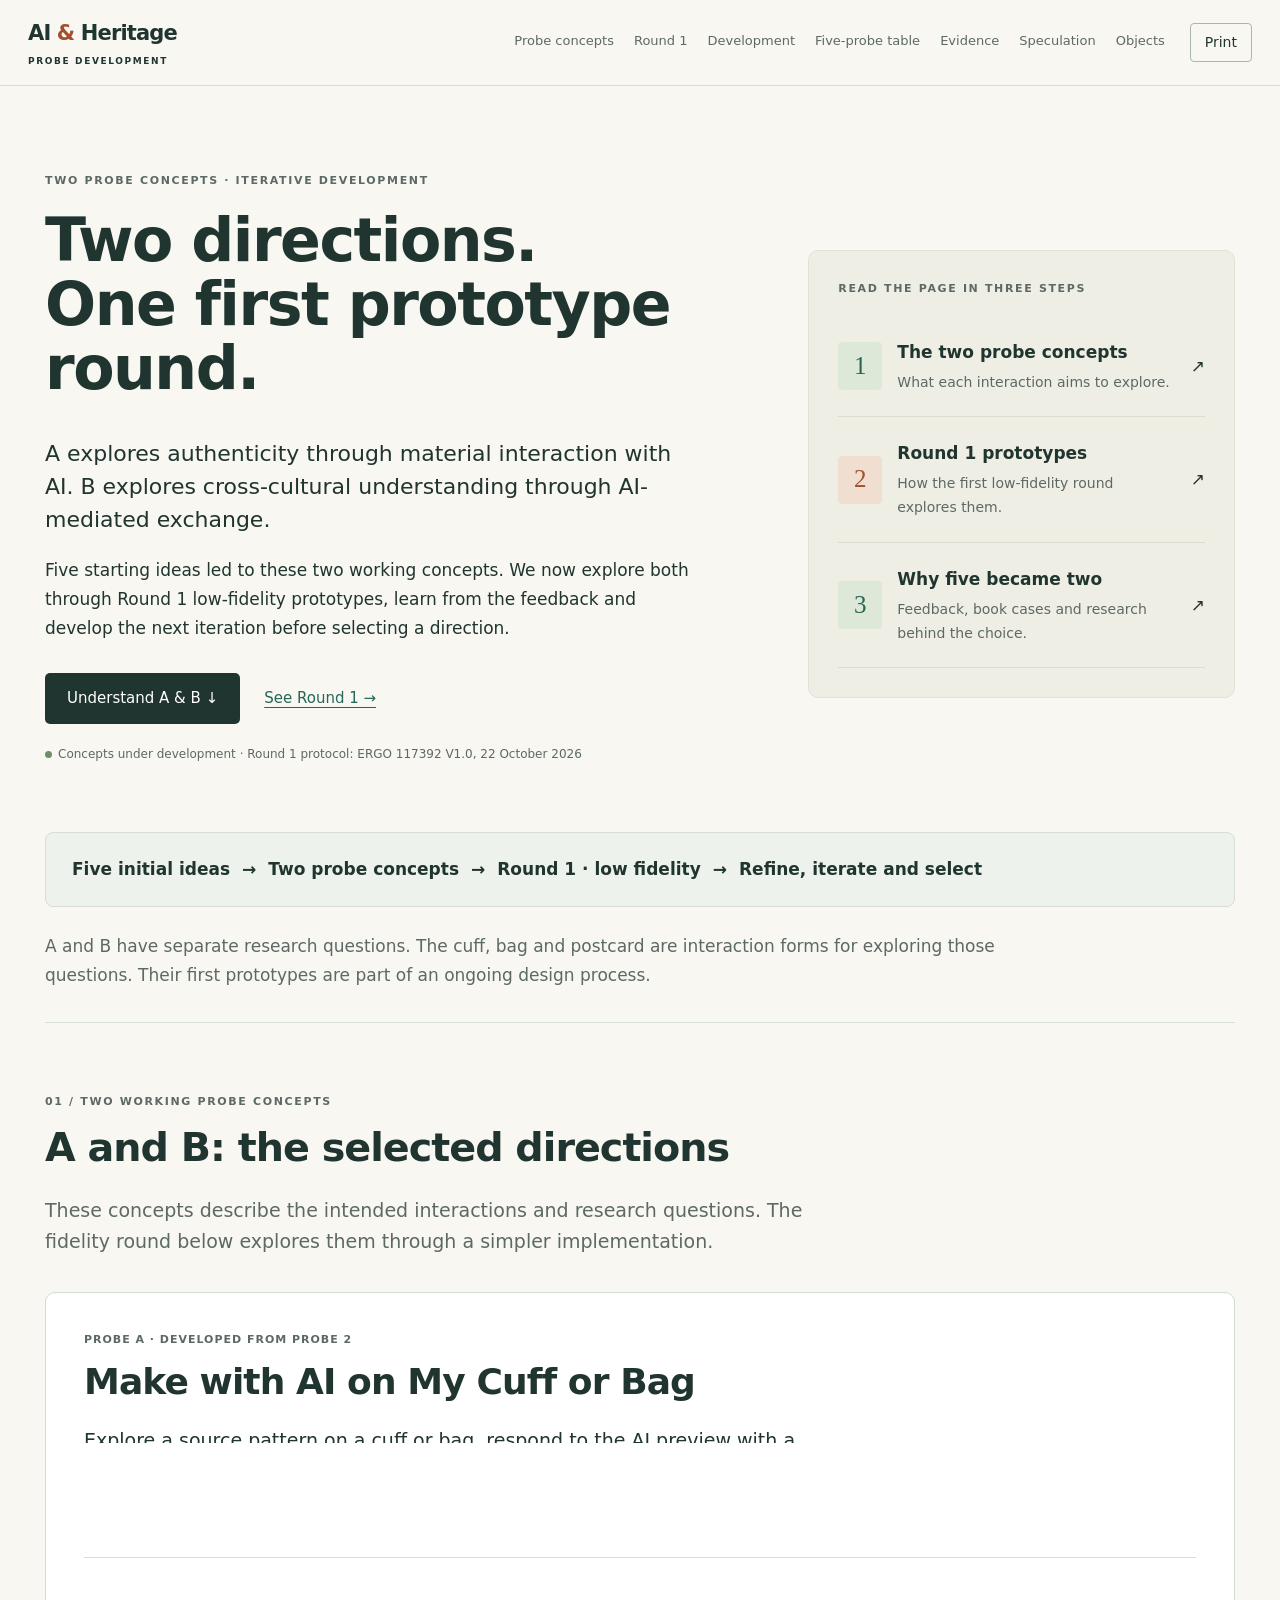
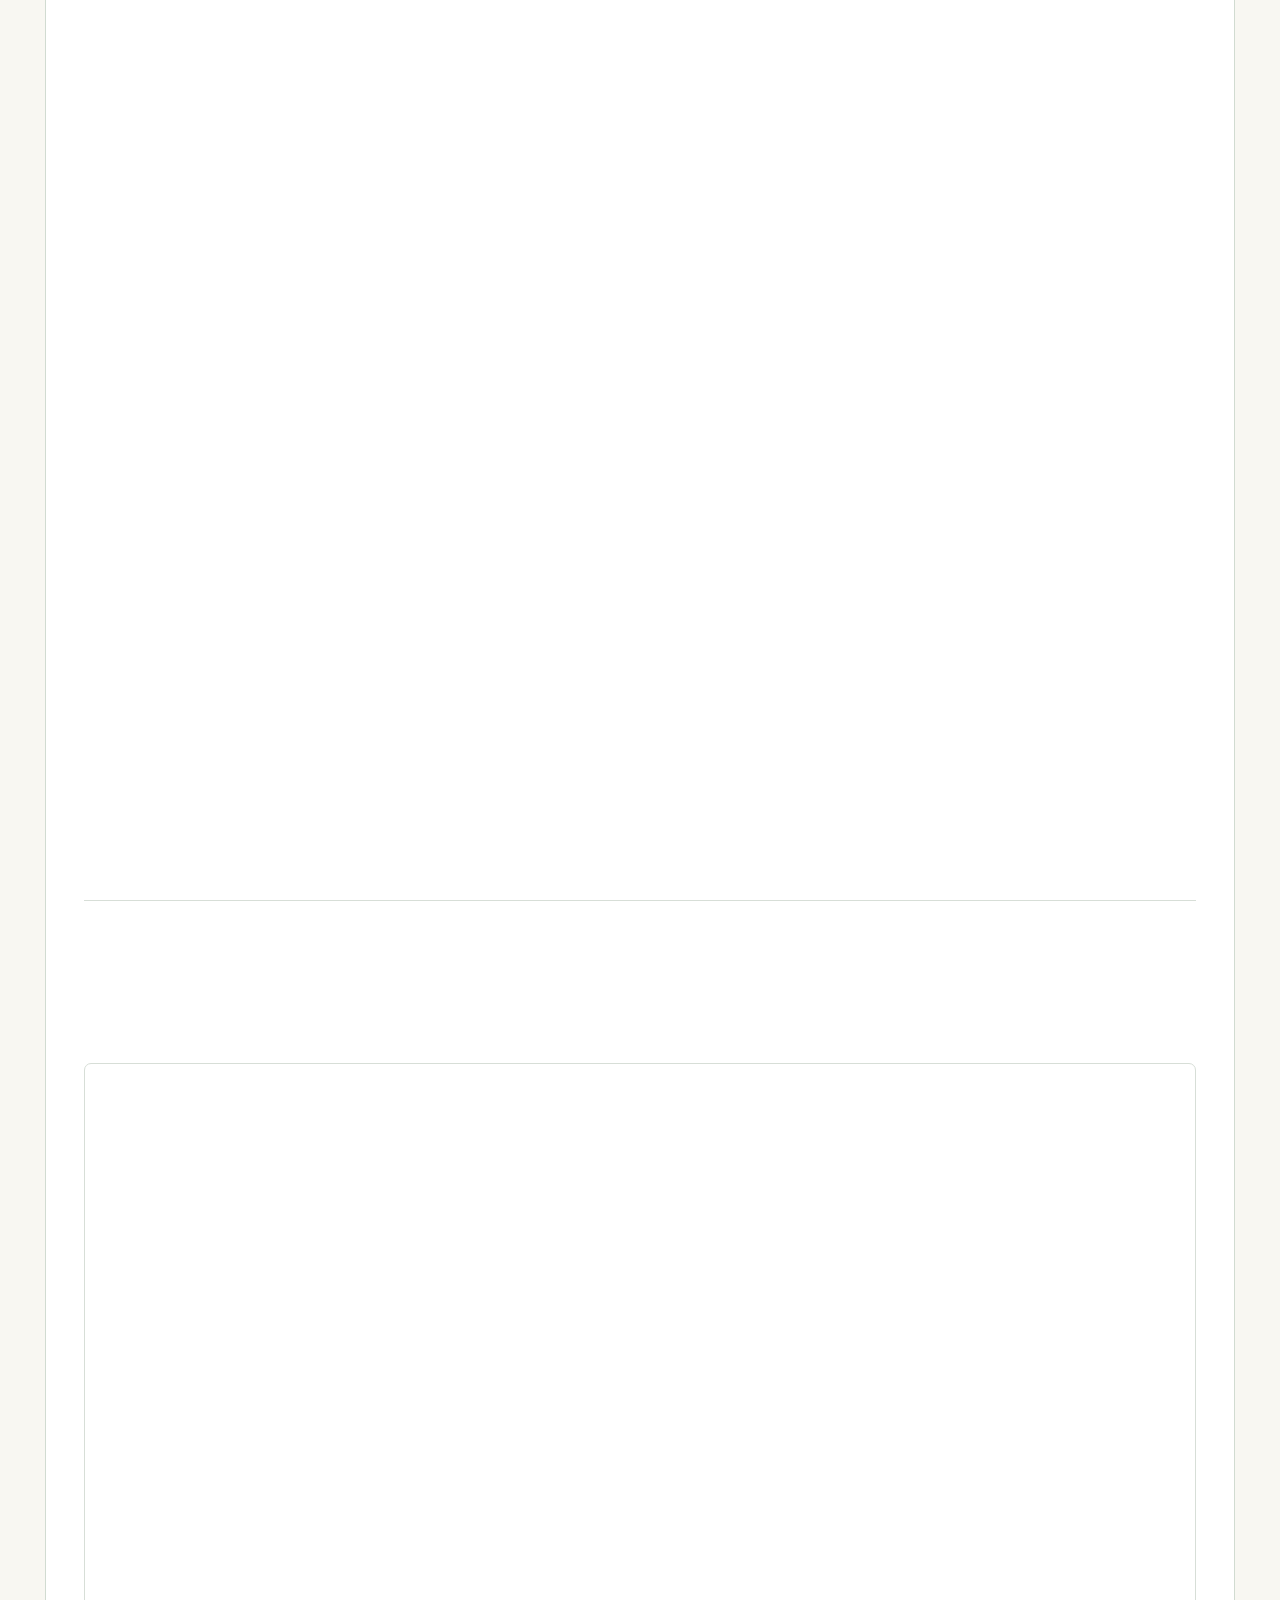
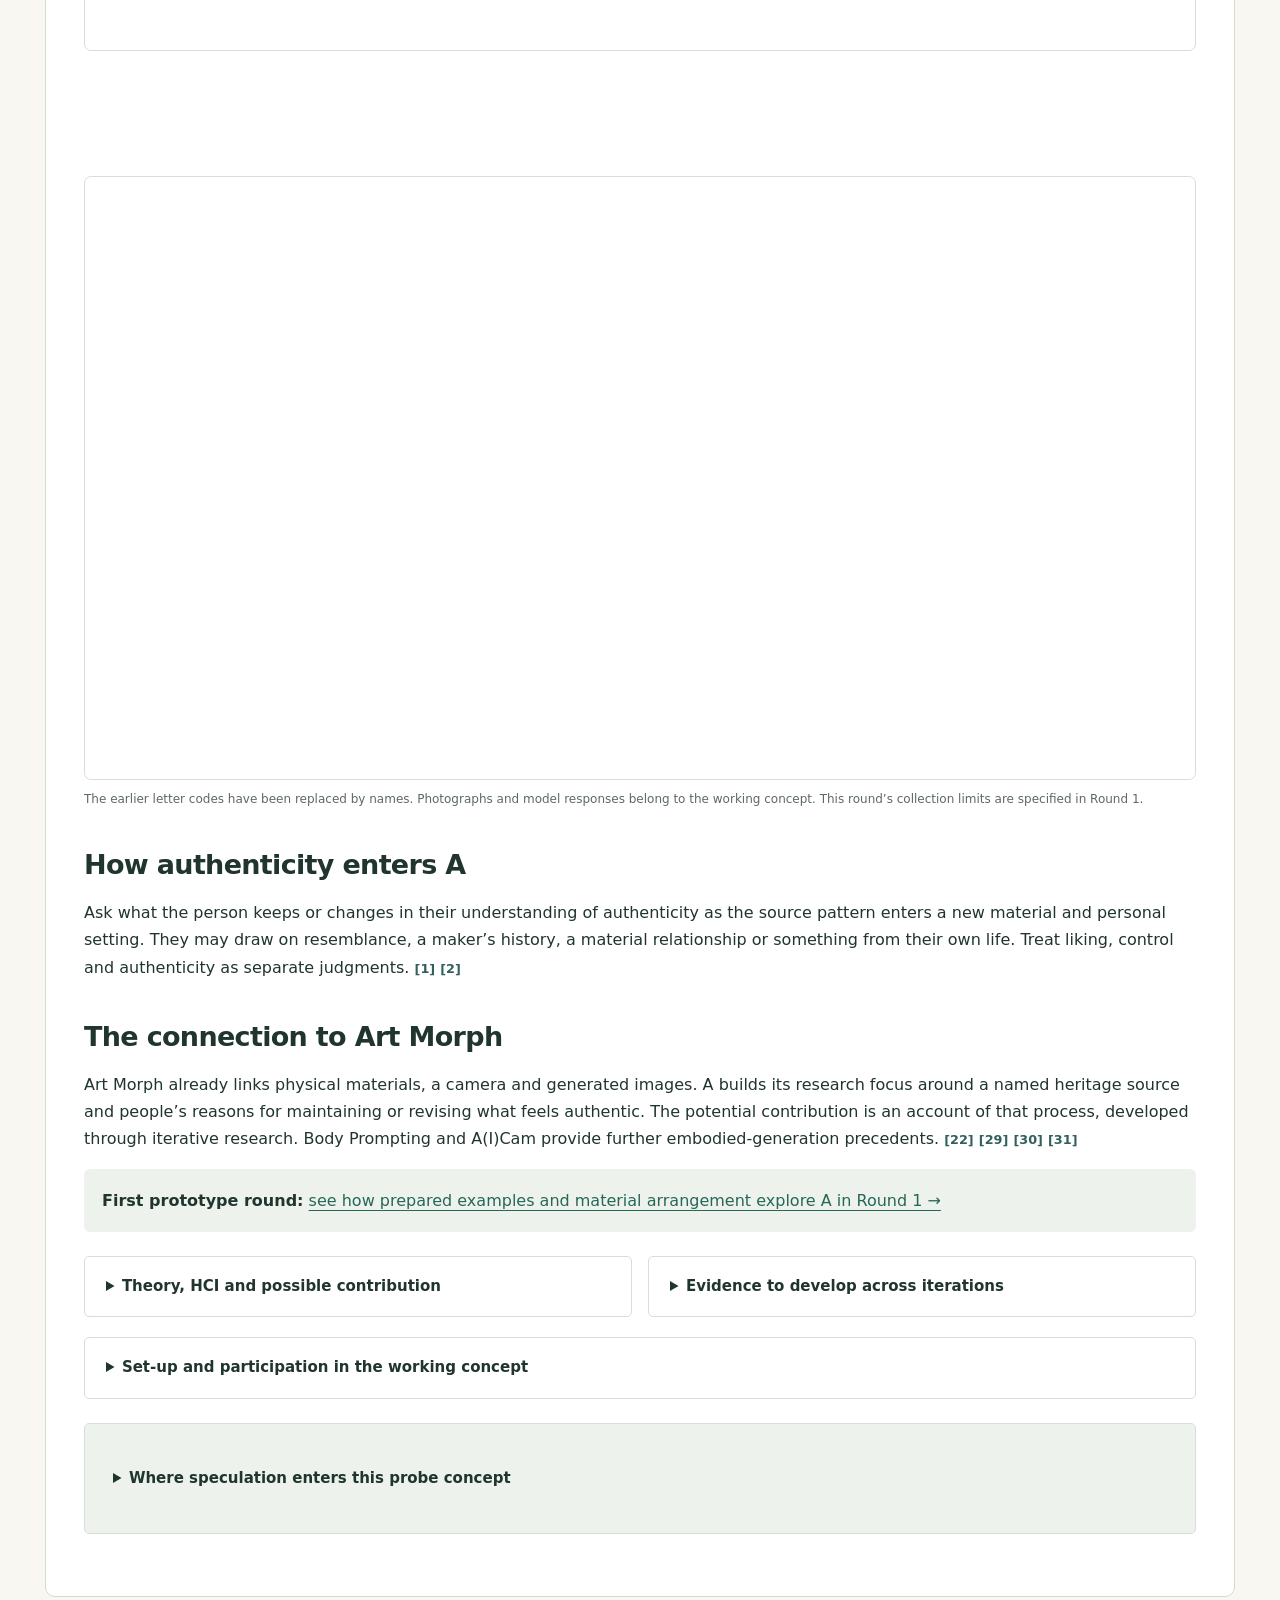
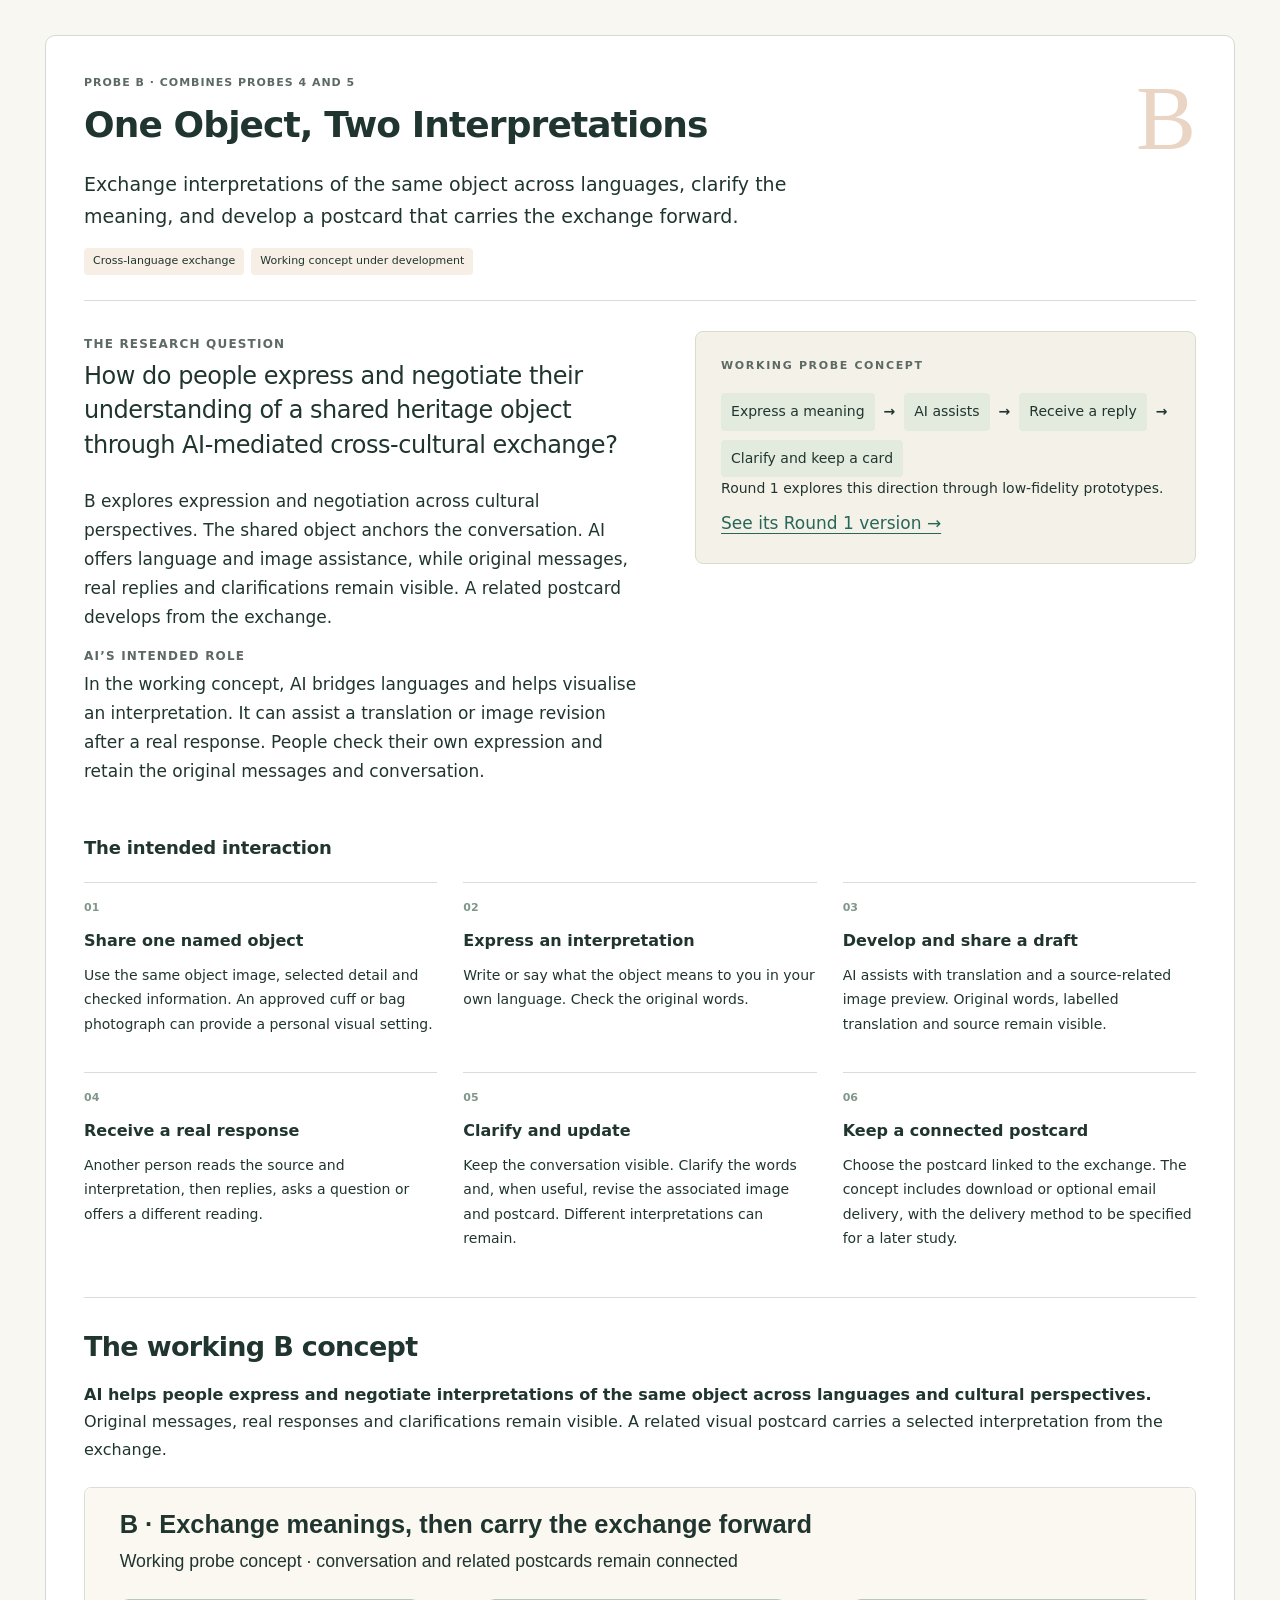
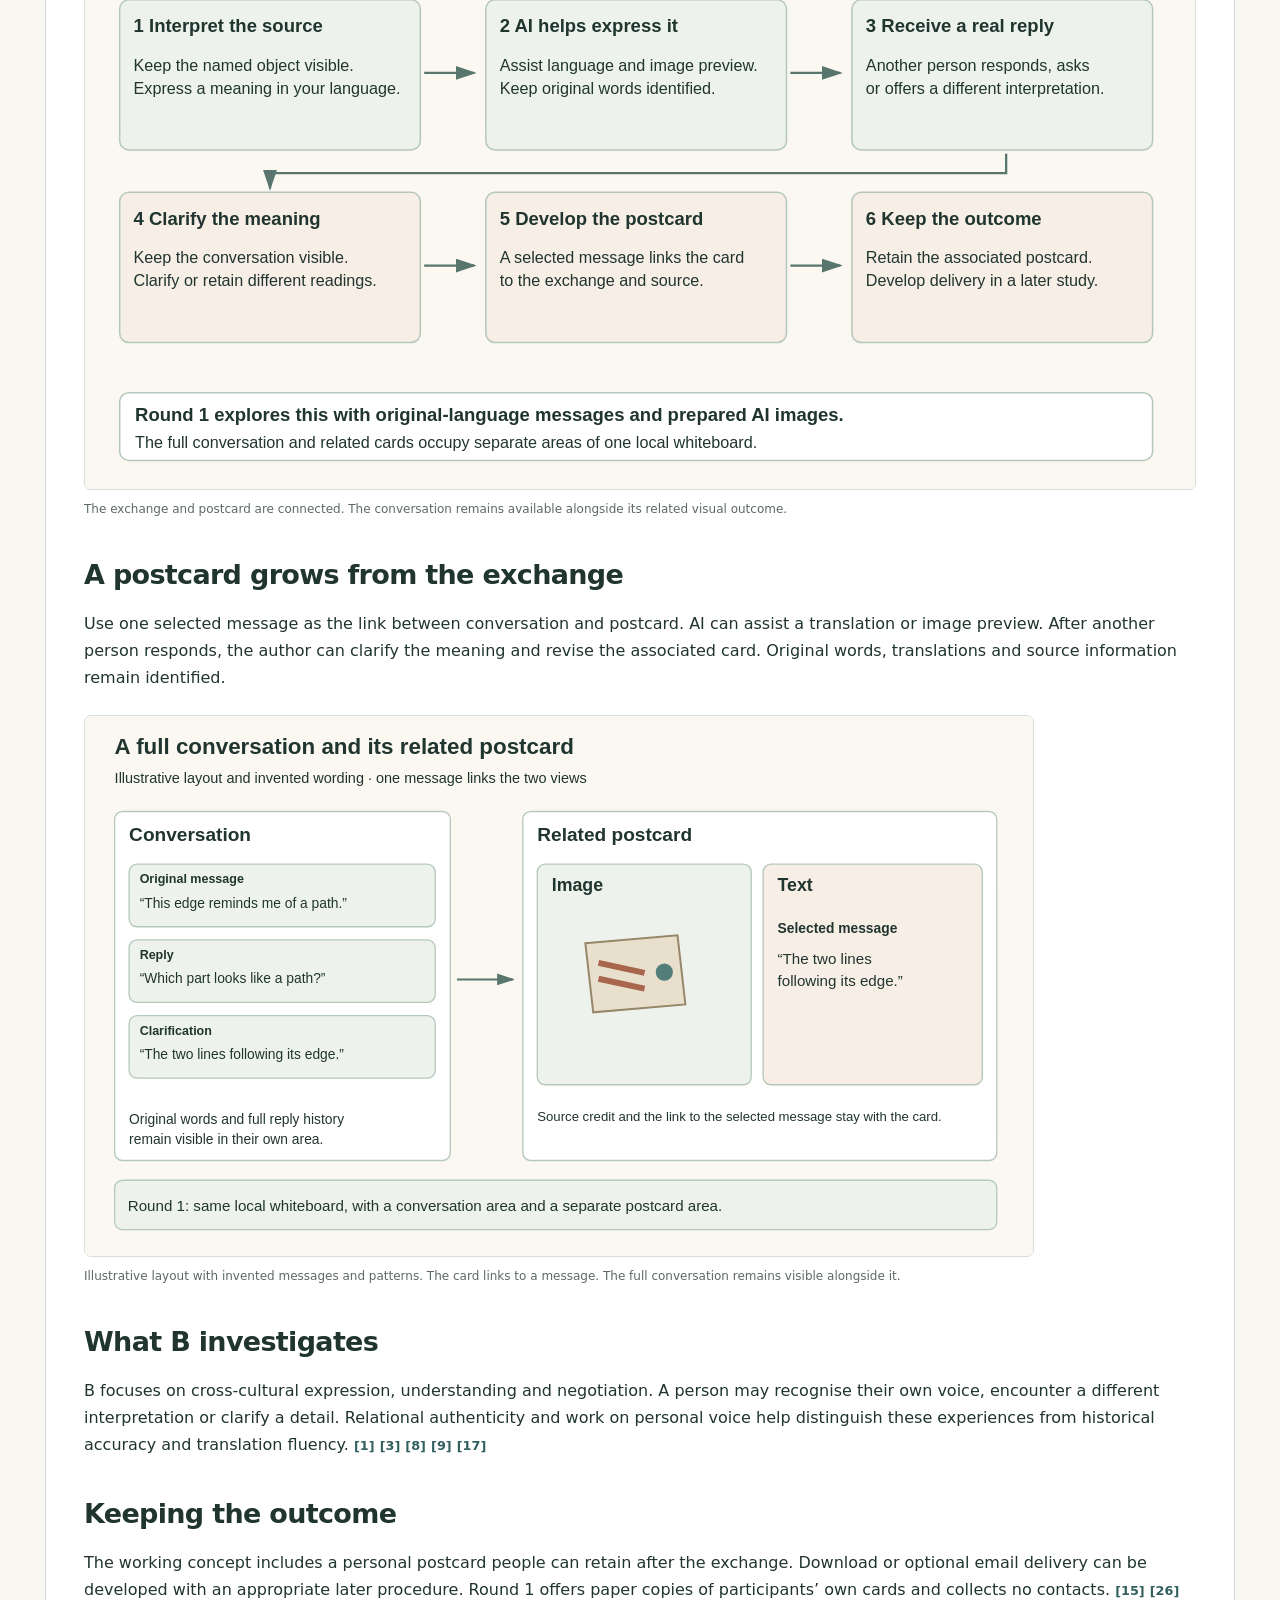
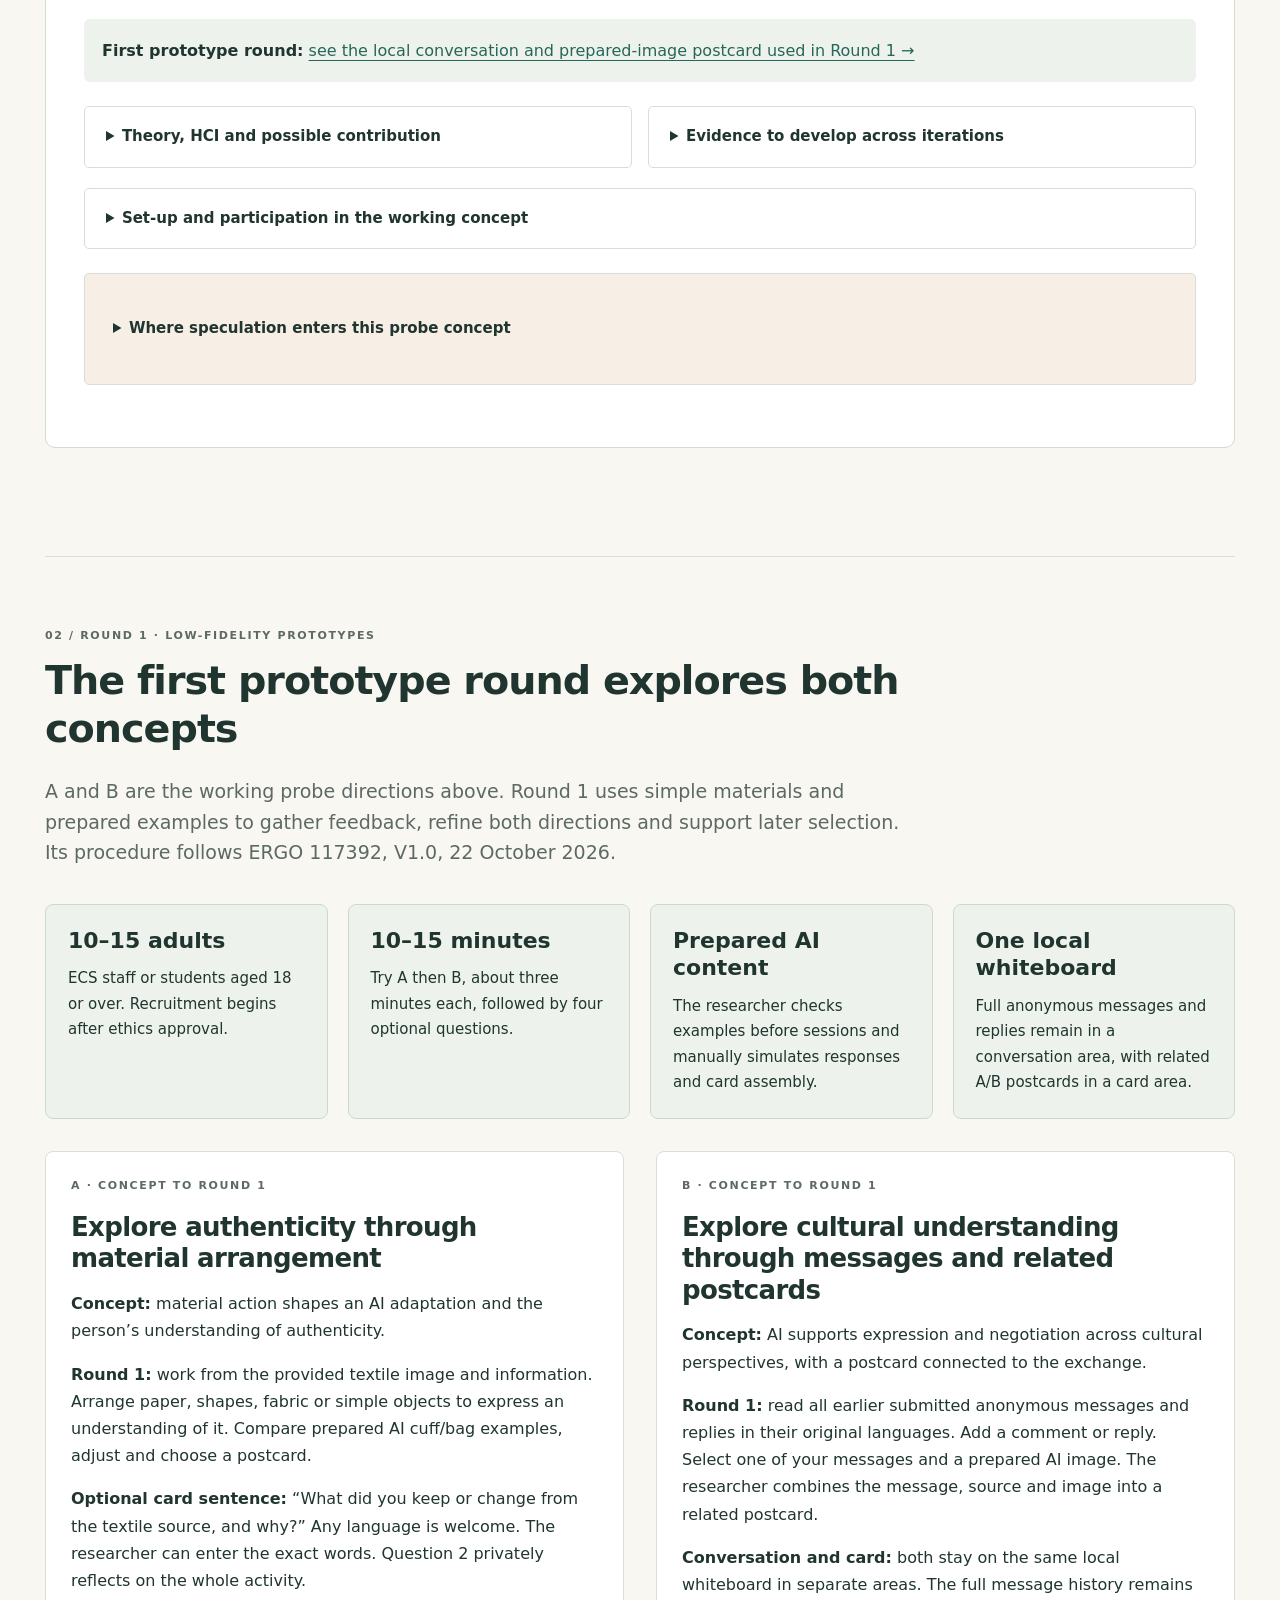
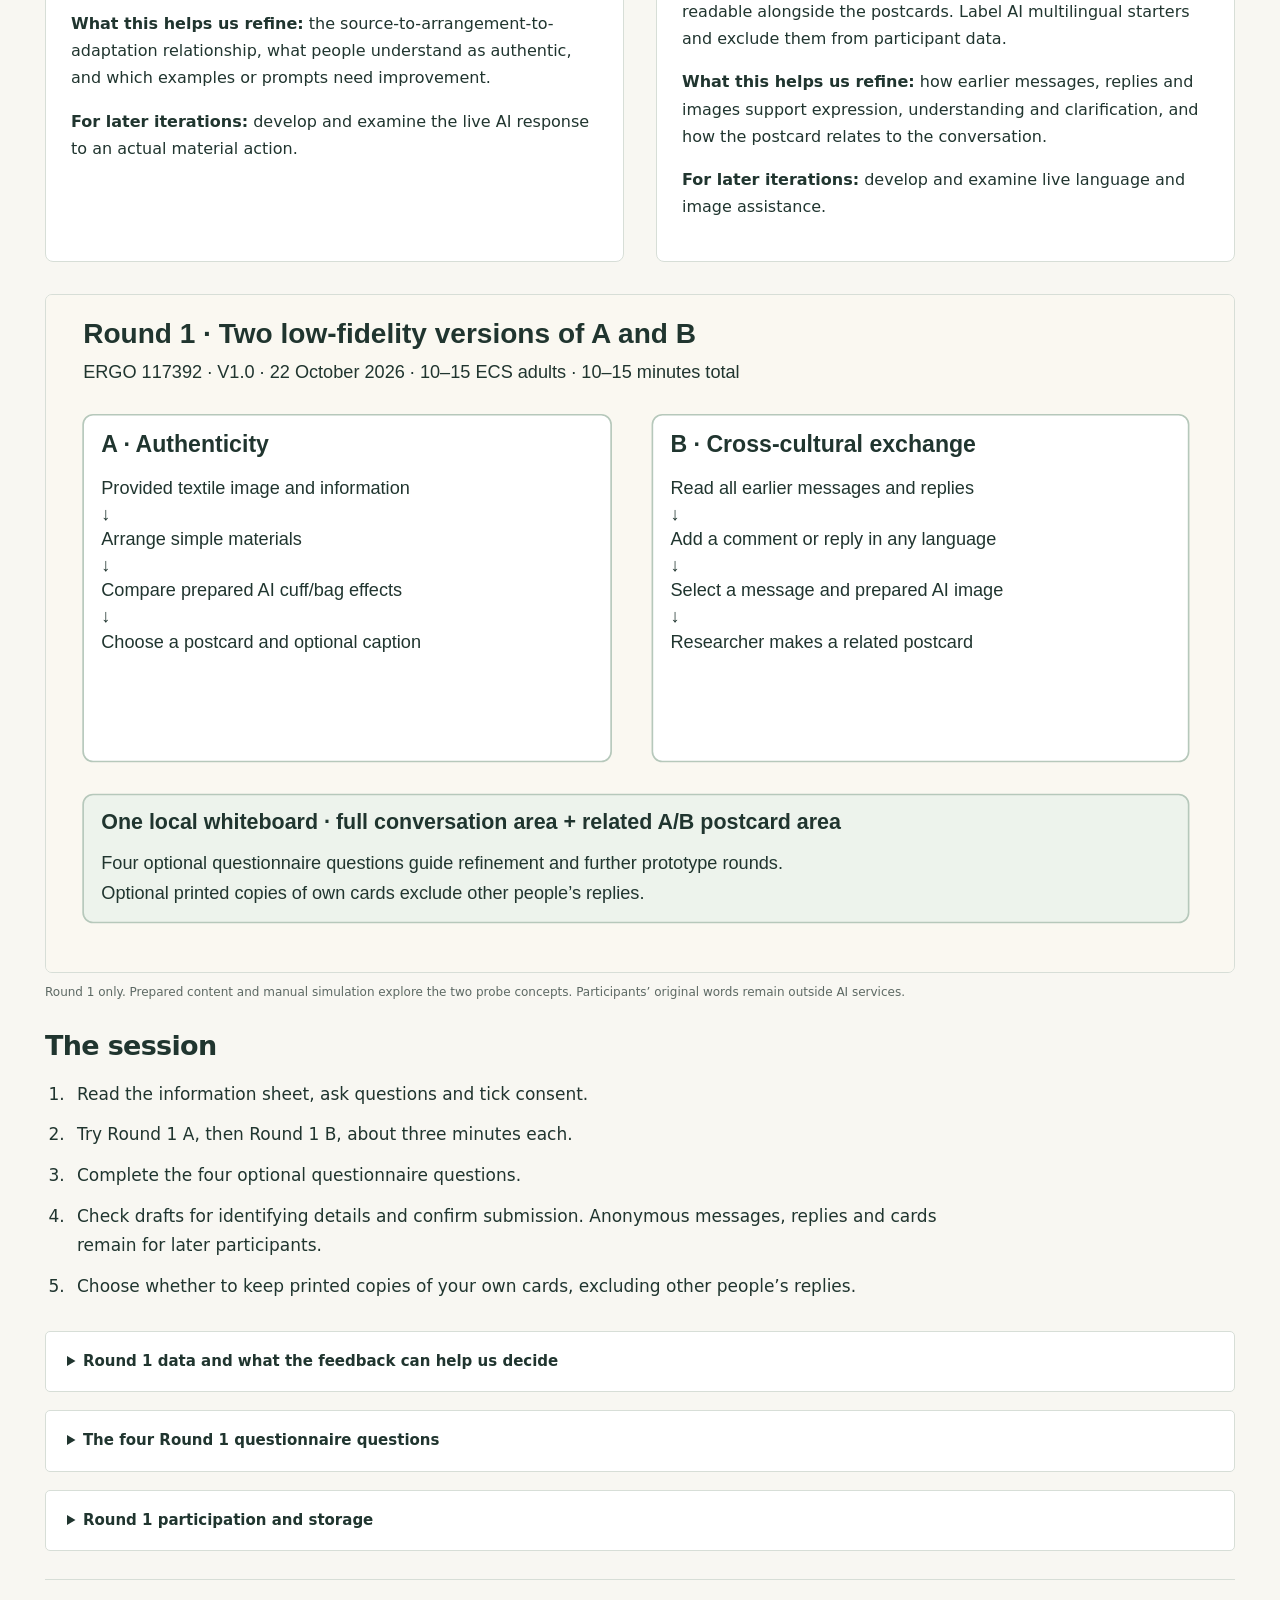
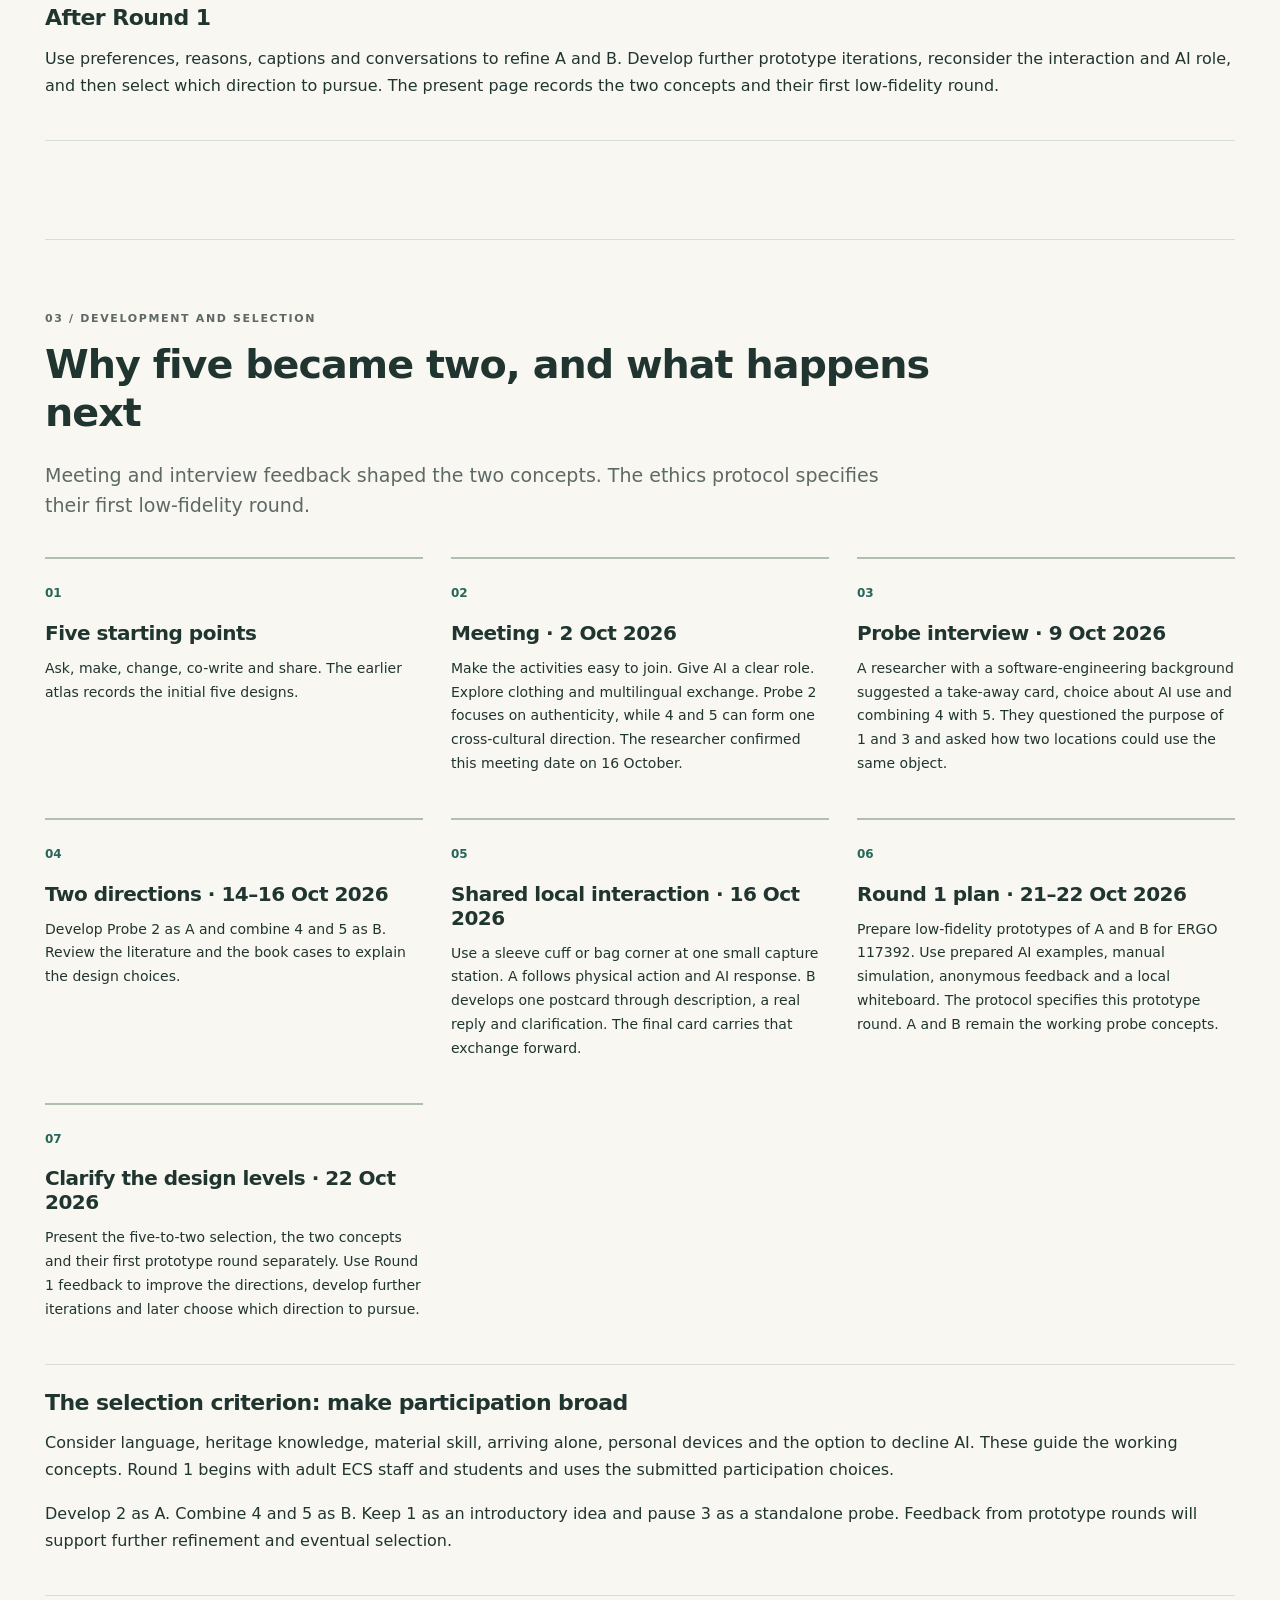
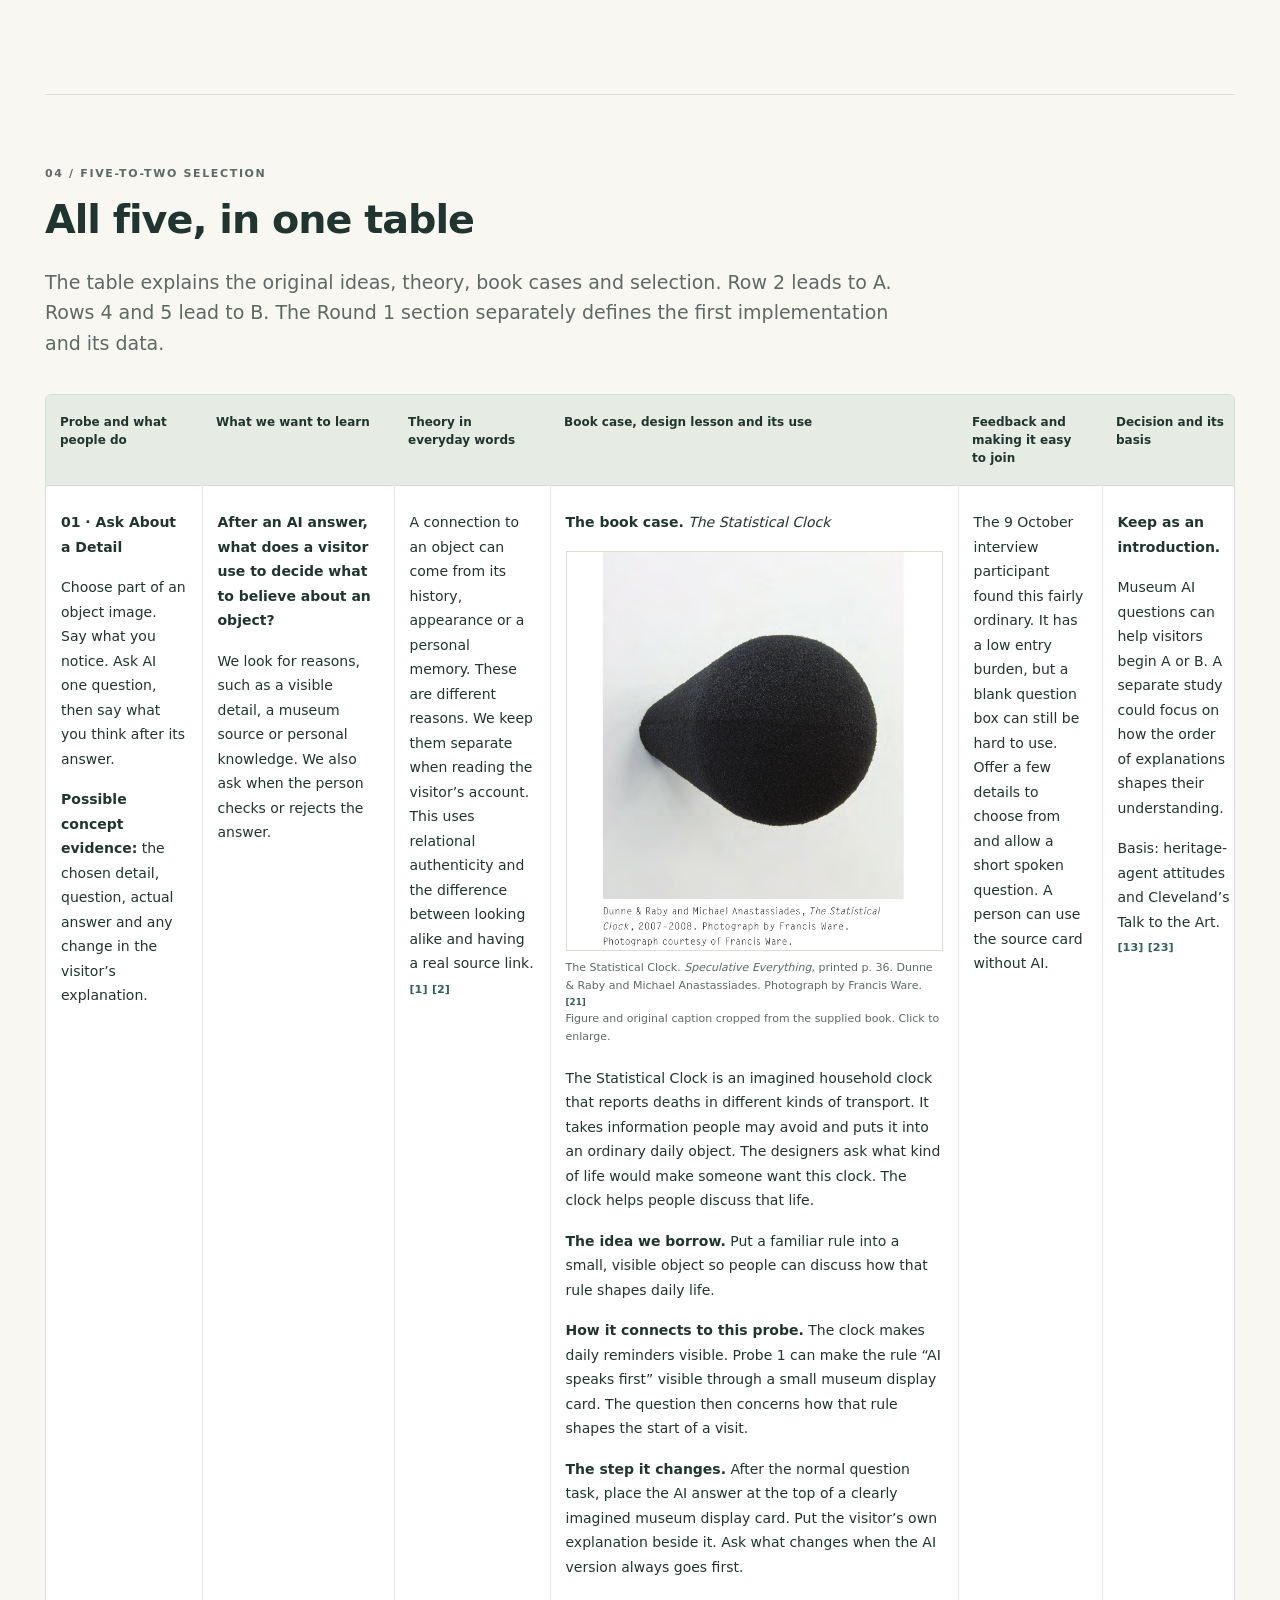
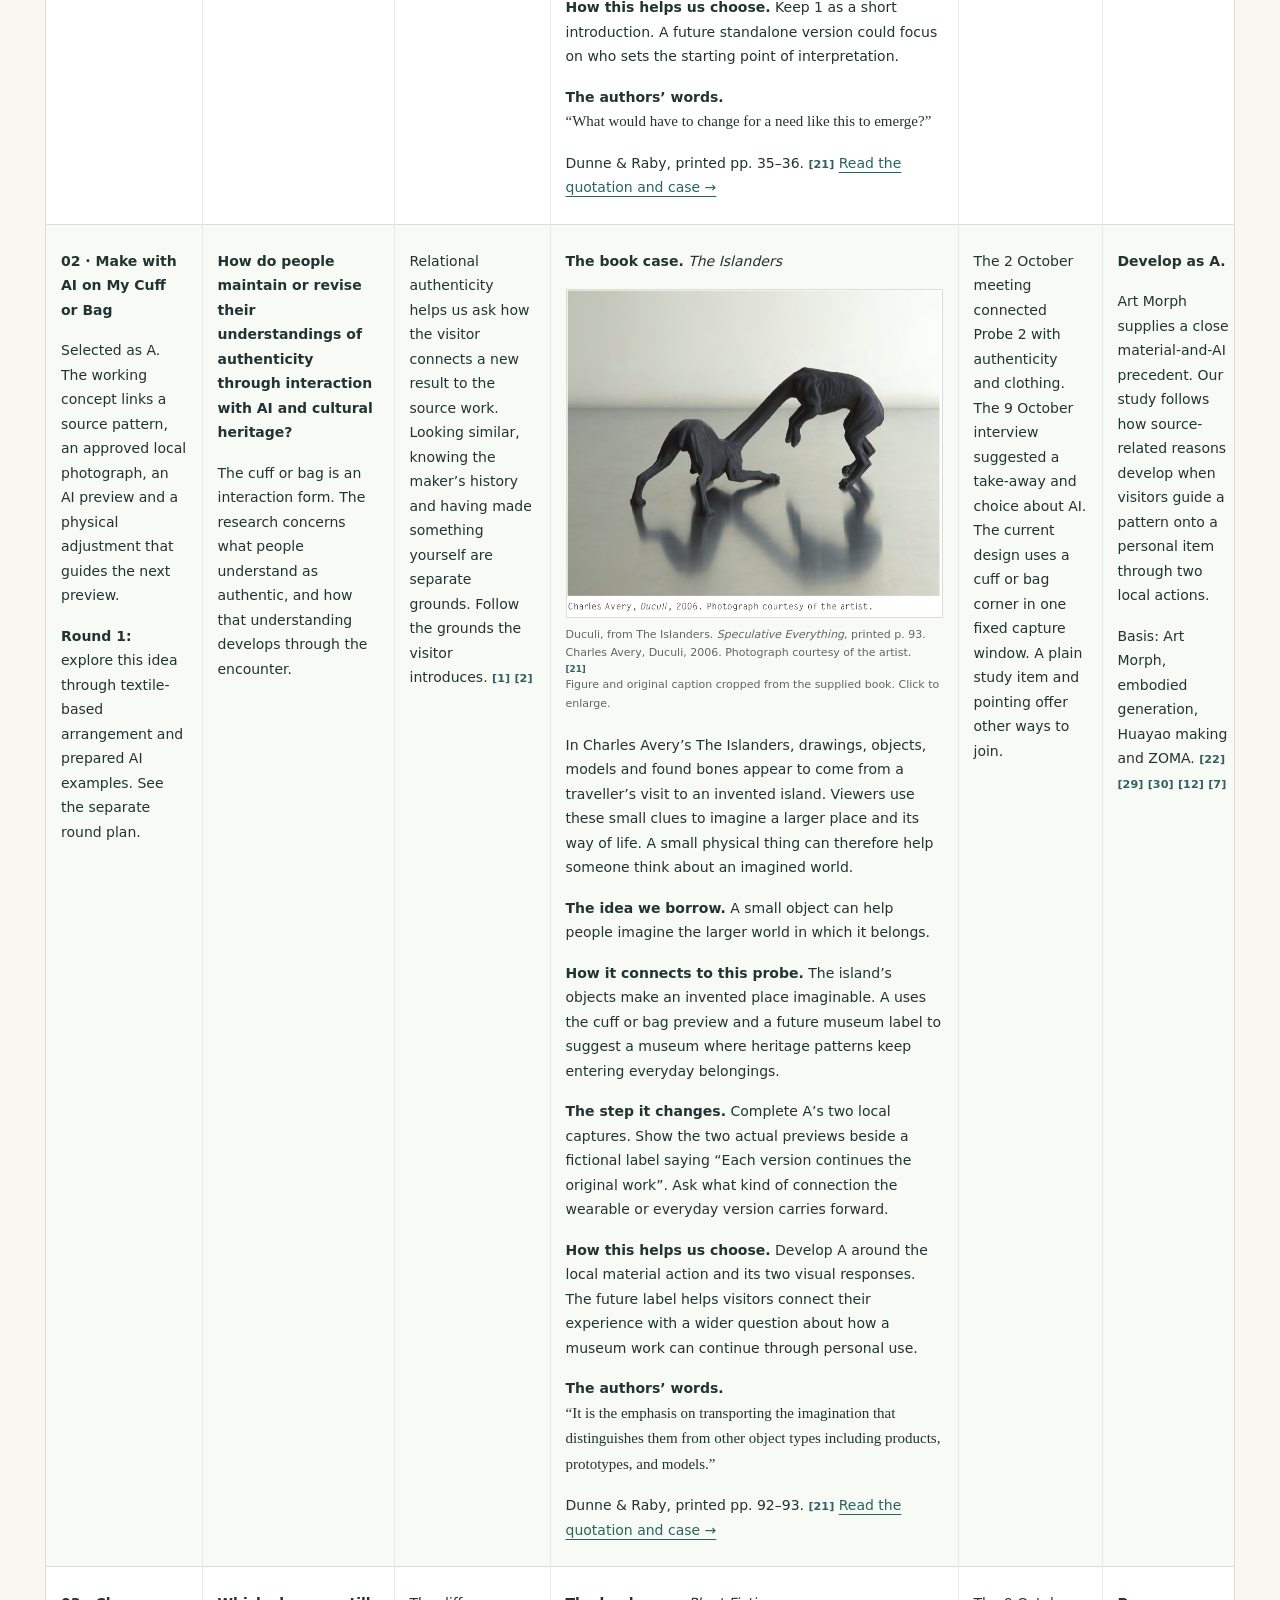
==== index.html @ 74d51e63 "Separate working probe concepts from their first low-fidelity round" ====
<!doctype html><html lang="en"><head><meta charset="utf-8"><meta name="viewport" content="width=device-width,initial-scale=1"><meta name="description" content="Two working heritage AI probe concepts, the five-to-two selection, and their first low-fidelity prototype round under ERGO 117392."><title>AI &amp; Heritage · Probe Concepts and Round 1</title><link rel="stylesheet" href="styles.css"><script src="app.js" defer></script></head><body><a class="skip-link" href="#main">Skip to content</a><header class="site-header"><a class="brand" href="#overview">AI <span>&amp;</span> Heritage<small>PROBE DEVELOPMENT</small></a><nav aria-label="Main navigation"><a href="#directions">Probe concepts</a><a href="#evaluation">Round 1</a><a href="#iteration">Development</a><a href="#comparison">Five-probe table</a><a href="#evidence">Evidence</a><a href="#speculation">Speculation</a><a href="#objects">Objects</a></nav><button id="print" class="quiet-button" type="button">Print</button></header><main id="main"><section class="hero" id="overview"><div class="hero-copy"><span class="eyebrow">TWO PROBE CONCEPTS · ITERATIVE DEVELOPMENT</span><h1>Two directions.<br>One first prototype round.</h1><p class="hero-lead">A explores authenticity through material interaction with AI. B explores cross-cultural understanding through AI-mediated exchange.</p><p>Five starting ideas led to these two working concepts. We now explore both through Round 1 low-fidelity prototypes, learn from the feedback and develop the next iteration before selecting a direction.</p><div class="hero-actions"><a class="button" href="#directions">Understand A &amp; B ↓</a><a class="text-link" href="#evaluation">See Round 1 →</a></div><p class="status-line"><span class="status-dot"></span>Concepts under development · Round 1 protocol: ERGO 117392 V1.0, 22 October 2026</p></div><aside class="reading-guide"><span class="eyebrow">READ THE PAGE IN THREE STEPS</span><a href="#directions"><span class="mini-letter a">1</span><div><b>The two probe concepts</b><p>What each interaction aims to explore.</p></div><span>↗</span></a><a href="#evaluation"><span class="mini-letter b">2</span><div><b>Round 1 prototypes</b><p>How the first low-fidelity round explores them.</p></div><span>↗</span></a><a href="#comparison"><span class="mini-letter a">3</span><div><b>Why five became two</b><p>Feedback, book cases and research behind the choice.</p></div><span>↗</span></a></aside></section><div class="development-path" aria-label="Development path"><span>Five initial ideas</span><b>→</b><span>Two probe concepts</span><b>→</b><span>Round 1 · low fidelity</span><b>→</b><span>Refine, iterate and select</span></div><p class="scope-note">A and B have separate research questions. The cuff, bag and postcard are interaction forms for exploring those questions. Their first prototypes are part of an ongoing design process.</p><section id="directions"><div class="section-heading"><span class="eyebrow">01 / TWO WORKING PROBE CONCEPTS</span><h2>A and B: the selected directions</h2><p class="section-intro">These concepts describe the intended interactions and research questions. The first low-fidelity round below explores them through a simpler implementation.</p></div><article class="direction direction-a" id="probe-a"><div class="direction-head"><div><span class="route-label">PROBE A · Developed from Probe 2</span><h3>Make with AI on My Cuff or Bag</h3><p class="direction-summary">Explore a source pattern on a cuff or bag, respond to the AI preview with a material action, then compare what changes.</p><div class="chips"><span>Material action & authenticity</span><span>Working concept under development</span></div></div><span class="direction-letter" aria-hidden="true">A</span></div>
    <div class="direction-opening"><div><h4>The research question</h4><p class="research-question">How do people maintain or revise their understandings of authenticity through interaction with AI and cultural heritage?</p><p>A explores how material actions and AI image responses affect a person’s understanding of authenticity. A named textile object supplies the source. The cuff or bag is one everyday way to encounter its patterns.</p><h4>AI’s intended role</h4><p>In the working concept, AI adapts a named source pattern to an approved local cuff or bag photograph. The person’s next fold or position change becomes the next input. The source, photograph and AI preview remain visible together.</p></div><div><div class="live-sketch"><span class="eyebrow">WORKING PROBE CONCEPT</span><div class="sketch-flow"><span>Approve a photo</span><b>→</b><span>See AI’s preview</span><b>→</b><span>Fold or reposition</span><b>→</b><span>Compare the next response</span></div><p>Round 1 explores this direction through low-fidelity prototypes.</p><a href="#round1-a">See its Round 1 version →</a></div></div></div><h4 class="subsection-title">The intended interaction</h4><ol class="workflow"><li><b>Choose a source and item</b><p>Read the textile object’s information and select a detail. Choose a cuff or bag area, with a study item available.</p></li><li><b>Approve a small photograph</b><p>Place the chosen area in the fixed tabletop window. Check and approve the local photograph.</p></li><li><b>See AI’s first preview</b><p>AI combines the source detail and approved photograph to propose a digital pattern preview.</p></li><li><b>Make a physical response</b><p>Fold, flatten or reposition the material after seeing the preview. Approve another local photograph, or keep the current result.</p></li><li><b>Compare and explain</b><p>Compare the two actual previews. Point to a change and explain what it carries from the source or your own experience.</p></li><li><b>Reflect and keep the result</b><p>Discuss the clearly labelled future museum arrangement and keep a source-credited visual record.</p></li></ol><div class="implementation" id="a-design"><h3>The working A concept</h3><p><b>A person’s material action guides AI’s next visual response.</b> Place one cuff or bag area in a small fixed camera window. Keep the named source, approved local photograph and AI preview visible together. A study item or prepared input offers another way to join.</p>
<figure class="design-figure"><a href="assets/design/a-concept-storyboard.svg" target="_blank" rel="noopener"><img src="assets/design/a-concept-storyboard.svg" width="1440" height="760" alt="Working A concept: approve a local photograph, see an AI preview, fold or reposition and compare the next response"></a><figcaption>Working concept diagram with illustrative patterns. It explains the intended action-and-response loop. Round 1 uses the prepared examples described below.</figcaption></figure>
<h3 id="a-turns">Plain steps in the intended interaction</h3><figure class="design-figure"><a href="assets/design/a-data-flow.svg" target="_blank" rel="noopener"><img src="assets/design/a-data-flow.svg" width="1440" height="780" alt="Source object and first photo lead to a first AI preview, a physical adjustment, a second photo and next AI preview, then a participant explanation"></a><figcaption>The earlier letter codes have been replaced by names. Photographs and model responses belong to the working concept. This round’s collection limits are specified in Round 1.</figcaption></figure>
<h3 id="a-authenticity">How authenticity enters A</h3><p>Ask what the person keeps or changes in their understanding of authenticity as the source pattern enters a new material and personal setting. They may draw on resemblance, a maker’s history, a material relationship or something from their own life. Treat liking, control and authenticity as separate judgments. <a class="citation" href="#ref-1" aria-label="Reference 1">[1]</a> <a class="citation" href="#ref-2" aria-label="Reference 2">[2]</a></p>
<h3 id="a-art-morph">The connection to Art Morph</h3><p>Art Morph already links physical materials, a camera and generated images. A builds its research focus around a named heritage source and people’s reasons for maintaining or revising what feels authentic. The potential contribution is an account of that process, developed through iterative research. Body Prompting and A(I)Cam provide further embodied-generation precedents. <a class="citation" href="#ref-22" aria-label="Reference 22">[22]</a> <a class="citation" href="#ref-29" aria-label="Reference 29">[29]</a> <a class="citation" href="#ref-30" aria-label="Reference 30">[30]</a> <a class="citation" href="#ref-31" aria-label="Reference 31">[31]</a></p>
<p class="round-link"><b>First prototype round:</b> <a href="#round1-a">see how prepared examples and material arrangement explore A in Round 1 →</a></p></div>
    <div class="detail-grid"><details><summary>Theory, HCI and possible contribution</summary><h4>Connections between people and objects</h4><p>Relational authenticity asks how a connection becomes meaningful through objects, people, making and history. We follow the connections visitors themselves describe. <a class="citation" href="#ref-1" aria-label="Reference 1">[1]</a></p><h4>Looking alike and having a real link</h4><p>A similar shape is one possible reason. A known maker, source or history gives another kind of link. The personal item and original work each retain their own materials and histories. <a class="citation" href="#ref-2" aria-label="Reference 2">[2]</a></p><h4>Action and response</h4><p>We examine whether a visitor can see how their material action affects AI, guide the next image and decide when the result no longer fits the source. Embodied generation already has published precedents. <a class="citation" href="#ref-22" aria-label="Reference 22">[22]</a> <a class="citation" href="#ref-29" aria-label="Reference 29">[29]</a> <a class="citation" href="#ref-30" aria-label="Reference 30">[30]</a></p><h4>What the research could contribute</h4><p>The candidate contribution is an account of how visitors maintain or change their grounds for a connection to one named heritage object during material interaction with AI. The interaction technique has close precedents. A contribution would need evidence from the action sequence and the visitor’s reasons. <a class="citation" href="#ref-1" aria-label="Reference 1">[1]</a> <a class="citation" href="#ref-2" aria-label="Reference 2">[2]</a> <a class="citation" href="#ref-6" aria-label="Reference 6">[6]</a> <a class="citation" href="#ref-7" aria-label="Reference 7">[7]</a> <a class="citation" href="#ref-12" aria-label="Reference 12">[12]</a> <a class="citation" href="#ref-22" aria-label="Reference 22">[22]</a> <a class="citation" href="#ref-29" aria-label="Reference 29">[29]</a> <a class="citation" href="#ref-30" aria-label="Reference 30">[30]</a></p></details><details><summary>Evidence to develop across iterations</summary><p>For a later working-prototype study, a proposed record could link the source, approved photographs, AI previews, physical adjustments and participant explanations. The collection method would be specified in that study’s protocol. Round 1 uses the smaller, separate data set described below.</p><p>The working-prototype research would follow how people connect their actions, AI responses, the source work and their own experience. Round 1 first gathers written authenticity reflections, optional captions and source/image choices.</p><p>Use Round 1 feedback to refine the task, examples and research prompts. Later iterations can test the live action-and-response loop and choose a detailed study method.</p><a href="#round1-data">Read the separate Round 1 data plan →</a></details></div>
    <details><summary>Set-up and participation in the working concept</summary><p>One permitted source detail and fact card, a fixed camera, a small tabletop window, one screen and one image-conditioned generation service. Visitors choose a cuff or bag corner. A plain study cuff or bag panel provides an alternative. Begin with two deliberate captures.</p><p>Offer seated access, a plain study item and a helper who follows the visitor’s directions. People can point, speak or select a prepared outline. Explain and record the chosen capture route. AI use remains a choice.</p><p>The concept includes a route using the source and local item without generation. The person can keep a plain source-labelled record. Round 1 separately permits skipping or discarding drafts under its submitted protocol.</p></details>
    <details class="speculative-use"><summary>Where speculation enters this probe concept</summary><p>Imagine a museum that shares a textile work as changing digital patterns for visitors’ own cuffs and bags. Its label says “Each version continues the original work”. Looking at your two previews, what would you keep, change or rename in that museum?</p><p>The two actual previews and the clearly fictional label make this future museum concrete. Visitors can discuss how personal use carries a source forward, what should remain recognisable and how the artist and source should be credited. Their own answer guides the discussion.</p><p>Book support: <a href="#excerpt-1">Passage 1</a>, <a href="#excerpt-3">Passage 3</a>, <a href="#excerpt-4">Passage 4</a>, <a href="#excerpt-5">Passage 5</a>, <a href="#excerpt-8">Passage 8</a>, <a href="#excerpt-10">Passage 10</a>, <a href="#excerpt-11">Passage 11</a>. <a class="citation" href="#ref-21" aria-label="Reference 21">[21]</a></p><p>The book-based future scenario explains the concept. Round 1 follows the submitted activities and questionnaire below.</p></details></article><article class="direction direction-b" id="probe-b"><div class="direction-head"><div><span class="route-label">PROBE B · Combines Probes 4 and 5</span><h3>One Object, Two Interpretations</h3><p class="direction-summary">Exchange interpretations of the same object across languages, clarify the meaning, and develop a postcard that carries the exchange forward.</p><div class="chips"><span>Cross-language exchange</span><span>Working concept under development</span></div></div><span class="direction-letter" aria-hidden="true">B</span></div>
    <div class="direction-opening"><div><h4>The research question</h4><p class="research-question">How do people express and negotiate their understanding of a shared heritage object through AI-mediated cross-cultural exchange?</p><p>B explores expression and negotiation across cultural perspectives. The shared object anchors the conversation. AI offers language and image assistance, while original messages, real replies and clarifications remain visible. A related postcard develops from the exchange.</p><h4>AI’s intended role</h4><p>In the working concept, AI bridges languages and helps visualise an interpretation. It can assist a translation or image revision after a real response. People check their own expression and retain the original messages and conversation.</p></div><div><div class="live-sketch"><span class="eyebrow">WORKING PROBE CONCEPT</span><div class="sketch-flow"><span>Express a meaning</span><b>→</b><span>AI assists</span><b>→</b><span>Receive a reply</span><b>→</b><span>Clarify and keep a card</span></div><p>Round 1 explores this direction through low-fidelity prototypes.</p><a href="#round1-b">See its Round 1 version →</a></div></div></div><h4 class="subsection-title">The intended interaction</h4><ol class="workflow"><li><b>Share one named object</b><p>Use the same object image, selected detail and checked information. An approved cuff or bag photograph can provide a personal visual setting.</p></li><li><b>Express an interpretation</b><p>Write or say what the object means to you in your own language. Check the original words.</p></li><li><b>Develop and share a draft</b><p>AI assists with translation and a source-related image preview. Original words, labelled translation and source remain visible.</p></li><li><b>Receive a real response</b><p>Another person reads the source and interpretation, then replies, asks a question or offers a different reading.</p></li><li><b>Clarify and update</b><p>Keep the conversation visible. Clarify the words and, when useful, revise the associated image and postcard. Different interpretations can remain.</p></li><li><b>Keep a connected postcard</b><p>Choose the postcard linked to the exchange. The concept includes download or optional email delivery, with the delivery method to be specified for a later study.</p></li></ol><div class="implementation" id="b-design"><h3>The working B concept</h3><p><b>AI helps people express and negotiate interpretations of the same object across languages and cultural perspectives.</b> Original messages, real responses and clarifications remain visible. A related visual postcard carries a selected interpretation from the exchange.</p>
<figure class="design-figure"><a href="assets/design/b-postcard-flow.svg" target="_blank" rel="noopener"><img src="assets/design/b-postcard-flow.svg" width="1440" height="780" alt="Working B concept: interpret the source, use AI language and image assistance, receive a real reply, clarify and keep a related postcard"></a><figcaption>The exchange and postcard are connected. The conversation remains available alongside its related visual outcome.</figcaption></figure>
<h3 id="b-postcard">A postcard grows from the exchange</h3><p>Use one selected message as the link between conversation and postcard. AI can assist a translation or image preview. After another person responds, the author can clarify the meaning and revise the associated card. Original words, translations and source information remain identified.</p>
<figure class="design-figure postcard-figure"><a href="assets/design/b-postcard-preview.svg" target="_blank" rel="noopener"><img src="assets/design/b-postcard-preview.svg" width="1440" height="820" alt="Full conversation alongside a related postcard with an Image column and a Text column"></a><figcaption>Illustrative layout with invented messages and patterns. The card links to a message. The full conversation remains visible alongside it.</figcaption></figure>
<h3 id="b-authenticity">What B investigates</h3><p>B focuses on cross-cultural expression, understanding and negotiation. A person may recognise their own voice, encounter a different interpretation or clarify a detail. Relational authenticity and work on personal voice help distinguish these experiences from historical accuracy and translation fluency. <a class="citation" href="#ref-1" aria-label="Reference 1">[1]</a> <a class="citation" href="#ref-3" aria-label="Reference 3">[3]</a> <a class="citation" href="#ref-8" aria-label="Reference 8">[8]</a> <a class="citation" href="#ref-9" aria-label="Reference 9">[9]</a> <a class="citation" href="#ref-17" aria-label="Reference 17">[17]</a></p>
<h3 id="b-email">Keeping the outcome</h3><p>The working concept includes a personal postcard people can retain after the exchange. Download or optional email delivery can be developed with an appropriate later procedure. Round 1 offers paper copies of participants’ own cards and collects no contacts. <a class="citation" href="#ref-15" aria-label="Reference 15">[15]</a> <a class="citation" href="#ref-26" aria-label="Reference 26">[26]</a></p>
<p class="round-link"><b>First prototype round:</b> <a href="#round1-b">see the local conversation and prepared-image postcard used in Round 1 →</a></p></div>
    <div class="detail-grid"><details><summary>Theory, HCI and possible contribution</summary><h4>Relational authenticity</h4><p>Follow how the object, a person’s experience and the other visitor become connected through exchange. <a class="citation" href="#ref-1" aria-label="Reference 1">[1]</a> <a class="citation" href="#ref-16" aria-label="Reference 16">[16]</a></p><h4>Personal voice and recognition</h4><p>Separate the sender’s endorsement of wording, the recipient’s understanding, historical accuracy and the recognition of an interpretation. <a class="citation" href="#ref-3" aria-label="Reference 3">[3]</a> <a class="citation" href="#ref-17" aria-label="Reference 17">[17]</a></p><h4>Agency and cultural expression</h4><p>Being able to change a translation can help people express themselves. It can also make a conversation take more effort. AI writing suggestions may remove cultural details. These findings help us choose what to observe. <a class="citation" href="#ref-8" aria-label="Reference 8">[8]</a> <a class="citation" href="#ref-9" aria-label="Reference 9">[9]</a> <a class="citation" href="#ref-10" aria-label="Reference 10">[10]</a></p><h4>What the research could contribute</h4><p>The candidate contribution is an account of how a source-related personal meaning develops through a multilingual conversation around one AI-assisted visual postcard. Its draft and revision show how people recognise, question and clarify each other’s interpretations. The final card keeps the outcome of that same process. <a class="citation" href="#ref-1" aria-label="Reference 1">[1]</a> <a class="citation" href="#ref-3" aria-label="Reference 3">[3]</a> <a class="citation" href="#ref-8" aria-label="Reference 8">[8]</a> <a class="citation" href="#ref-9" aria-label="Reference 9">[9]</a> <a class="citation" href="#ref-10" aria-label="Reference 10">[10]</a> <a class="citation" href="#ref-16" aria-label="Reference 16">[16]</a> <a class="citation" href="#ref-17" aria-label="Reference 17">[17]</a> <a class="citation" href="#ref-25" aria-label="Reference 25">[25]</a> <a class="citation" href="#ref-26" aria-label="Reference 26">[26]</a></p></details><details><summary>Evidence to develop across iterations</summary><p>A later working-prototype study could link original messages, translations, real replies, clarifications and related postcard versions. Approved local photographs and delivery choices would need their own specified handling. Round 1 collects the anonymous text and existing-image references listed in its protocol.</p><p>The working concept asks how meanings travel through expression, AI assistance, another person’s reply and clarification. Round 1 uses original messages, reply relationships, related postcards and questionnaire reflections to refine that activity.</p><p>Use Round 1 to improve the conversation and postcard relationship. Later iterations can test live language and image assistance and specify the study procedure.</p><a href="#round1-data">Read the separate Round 1 data plan →</a></details></div>
    <details><summary>Set-up and participation in the working concept</summary><p>A shared digital source, a conversation interface, language and image assistance, a real reply channel and a linked postcard view. A local cuff/bag image can use the same small capture station as A. The implementation and delivery method will develop through later iterations.</p><p>The concept supports different languages, individual participation, help with input and a plain-card route. Round 1 starts with adult ECS staff and students, using prepared content and a local whiteboard.</p><p>Use direct language skills or study-team translation and a plain postcard showing the source, local-item reference and checked words. The real reply and clarification still develop that same card. Choose translation, image generation and delivery separately.</p></details>
    <details class="speculative-use"><summary>Where speculation enters this probe concept</summary><p>Imagine a future museum that shows the final AI-assisted postcards as visitors’ interpretations of an object. Which parts of your developing card should the next visitor see: the final version, the earlier draft and reply, or both?</p><p>Use the actual draft, real reply and final card beside a fictional future-display label. Participants decide how a museum should show a meaning that developed through conversation, and whose words or images should remain visible. The real source and each contributor remain identified.</p><p>Book support: <a href="#excerpt-8">Passage 8</a>, <a href="#excerpt-5">Passage 5</a>, <a href="#excerpt-6">Passage 6</a>, <a href="#excerpt-12">Passage 12</a>, <a href="#excerpt-13">Passage 13</a>. <a class="citation" href="#ref-21" aria-label="Reference 21">[21]</a></p><p>The book-based future scenario explains the concept. Round 1 follows the submitted activities and questionnaire below.</p></details></article></section><section id="evaluation"><div class="section-heading"><span class="eyebrow">02 / ROUND 1 · LOW-FIDELITY PROTOTYPES</span><h2>The first prototype round explores both concepts</h2><p class="section-intro">A and B are the working probe directions above. Round 1 uses simple materials and prepared examples to gather feedback, refine both directions and support later selection. Its procedure follows ERGO 117392, V1.0, 22 October 2026.</p></div>
<div class="study-facts"><article><b>10–15 adults</b><p>ECS staff or students aged 18 or over. Recruitment begins after ethics approval.</p></article><article><b>10–15 minutes</b><p>Try A then B, about three minutes each, followed by four optional questions.</p></article><article><b>Prepared AI content</b><p>The researcher checks examples before sessions and manually simulates responses and card assembly.</p></article><article><b>One local whiteboard</b><p>Full anonymous messages and replies remain in a conversation area, with related A/B postcards in a card area.</p></article></div>
<div class="two-col round-bridge"><article><span class="eyebrow">A · CONCEPT TO ROUND 1</span><h3 id="round1-a">Explore authenticity through material arrangement</h3><p><b>Concept:</b> material action shapes an AI adaptation and the person’s understanding of authenticity.</p><p><b>Round 1:</b> work from the provided textile image and information. Arrange paper, shapes, fabric or simple objects to express an understanding of it. Compare prepared AI cuff/bag examples, adjust and choose a postcard.</p><p><b>Optional card sentence:</b> “What did you keep or change from the textile source, and why?” Any language is welcome. The researcher can enter the exact words. Question 2 privately reflects on the whole activity.</p><p><b>What this helps us refine:</b> the source-to-arrangement-to-adaptation relationship, what people understand as authentic, and which examples or prompts need improvement.</p><p><b>For later iterations:</b> develop and examine the live AI response to an actual material action.</p></article><article><span class="eyebrow">B · CONCEPT TO ROUND 1</span><h3 id="round1-b">Explore cultural understanding through messages and related postcards</h3><p><b>Concept:</b> AI supports expression and negotiation across cultural perspectives, with a postcard connected to the exchange.</p><p><b>Round 1:</b> read all earlier submitted anonymous messages and replies in their original languages. Add a comment or reply. Select one of your messages and a prepared AI image. The researcher combines the message, source and image into a related postcard.</p><p><b>Conversation and card:</b> both stay on the same local whiteboard in separate areas. The full message history remains readable alongside the postcards. Label AI multilingual starters and exclude them from participant data.</p><p><b>What this helps us refine:</b> how earlier messages, replies and images support expression, understanding and clarification, and how the postcard relates to the conversation.</p><p><b>For later iterations:</b> develop and examine live language and image assistance.</p></article></div>
<figure class="design-figure"><a href="assets/design/round1-overview.svg" target="_blank" rel="noopener"><img src="assets/design/round1-overview.svg" width="1440" height="820" alt="Round 1: A material arrangement and optional caption, B full conversation and a related postcard, anonymous feedback and optional own-card paper copies"></a><figcaption>Round 1 only. Prepared content and manual simulation explore the two probe concepts. Participants’ original words remain outside AI services.</figcaption></figure>
<h3>The session</h3><ol class="session-steps"><li>Read the information sheet, ask questions and tick consent.</li><li>Try Round 1 A, then Round 1 B, about three minutes each.</li><li>Complete the four optional questionnaire questions.</li><li>Check drafts for identifying details and confirm submission. Anonymous messages, replies and cards remain for later participants.</li><li>Choose whether to keep printed copies of your own cards, excluding other people’s replies.</li></ol>
<details id="round1-data"><summary>Round 1 data and what the feedback can help us decide</summary><p><b>Retain:</b> consent tick and questionnaire answers. A: optional caption and source/prepared-image choices. B: original messages, replies, clarifications, reply relationships and links to sources, images and derived postcards.</p><p>Retain text and references to existing images. Keep questionnaire answers private. Exclude labelled AI starters from participant evidence. Summarise preferences, reasons and themes about authenticity, cultural expression, understanding and improvements.</p><p>This round helps choose what to improve, develop and explore next. Later working-prototype research can specify its own action, generation, translation and recording procedures.</p><p><b>Collection limits for this round:</b> no names, signatures, contacts, demographics, photographs, screenshots, audio, video, observation notes or interaction logs. A’s physical arrangements are not retained.</p></details>
<details id="questionnaire"><summary>The four Round 1 questionnaire questions</summary><ol class="questionnaire-list"><li>Which prototype should we develop further for a museum experience? Tick one.</li><li>A: How did working from the textile object and comparing AI examples shape or change your understanding of authenticity? Why?</li><li>B: How did earlier messages, replies and the AI image affect what you expressed or understood across cultural perspectives?</li><li>Why your choice in Q1, and what would you improve in the activities, wall or take-away cards?</li></ol><p>Question 1 options: A, B, Both equally, Neither, Not sure.</p></details>
<details><summary>Round 1 participation and storage</summary><p>Participants can skip activities or questions, stop, or discard drafts before submission. Submitted anonymous cards and forms cannot subsequently be located for removal. Check drafts before submission.</p><p>The whiteboard runs on study equipment without accounts or public access. Lock paper forms and use University-approved secure UK digital storage. Retain data for at least 10 years after collection or publication, whichever is later, then review disposal.</p></details>
<div class="selection-note"><h3>After Round 1</h3><p>Use preferences, reasons, captions and conversations to refine A and B. Develop further prototype iterations, reconsider the interaction and AI role, and then select which direction to pursue. The present page records the two concepts and their first low-fidelity round.</p></div></section><section id="iteration"><div class="section-heading"><span class="eyebrow">03 / DEVELOPMENT AND SELECTION</span><h2>Why five became two, and what happens next</h2><p class="section-intro">Meeting and interview feedback shaped the two concepts. The ethics protocol specifies their first low-fidelity round.</p></div><div class="timeline"><article><span>01</span><h3>Five starting points</h3><p>Ask, make, change, co-write and share. The earlier atlas records the initial five designs.</p></article><article><span>02</span><h3>Meeting · 2 Oct 2026</h3><p>Make the activities easy to join. Give AI a clear role. Explore clothing and multilingual exchange. Probe 2 focuses on authenticity, while 4 and 5 can form one cross-cultural direction. The researcher confirmed this meeting date on 16 October.</p></article><article><span>03</span><h3>Probe interview · 9 Oct 2026</h3><p>A researcher with a software-engineering background suggested a take-away card, choice about AI use and combining 4 with 5. They questioned the purpose of 1 and 3 and asked how two locations could use the same object.</p></article><article><span>04</span><h3>Two directions · 14–16 Oct 2026</h3><p>Develop Probe 2 as A and combine 4 and 5 as B. Review the literature and the book cases to explain the design choices.</p></article><article><span>05</span><h3>Shared local interaction · 16 Oct 2026</h3><p>Use a sleeve cuff or bag corner at one small capture station. A follows physical action and AI response. B develops one postcard through description, a real reply and clarification. The final card carries that exchange forward.</p></article><article><span>06</span><h3>Round 1 plan · 21–22 Oct 2026</h3><p>Prepare low-fidelity prototypes of A and B for ERGO 117392. Use prepared AI examples, manual simulation, anonymous feedback and a local whiteboard. The protocol specifies this prototype round. A and B remain the working probe concepts.</p></article><article><span>07</span><h3>Clarify the design levels · 22 Oct 2026</h3><p>Present the five-to-two selection, the two concepts and their first prototype round separately. Use Round 1 feedback to improve the directions, develop further iterations and later choose which direction to pursue.</p></article></div><div class="selection-note"><h3>The selection criterion: make participation broad</h3><p>Consider language, heritage knowledge, material skill, arriving alone, personal devices and the option to decline AI. These guide the working concepts. Round 1 begins with adult ECS staff and students and uses the submitted participation choices.</p><p>Develop 2 as A. Combine 4 and 5 as B. Keep 1 as an introductory idea and pause 3 as a standalone probe. Feedback from prototype rounds will support further refinement and eventual selection.</p></div></section><section id="comparison"><div class="section-heading"><span class="eyebrow">04 / FIVE-TO-TWO SELECTION</span><h2>All five, in one table</h2><p class="section-intro">The table explains the original ideas, theory, book cases and selection. Row 2 leads to A. Rows 4 and 5 lead to B. The Round 1 section separately defines the first implementation and its data.</p></div><div class="comparison-wrap" tabindex="0" role="region" aria-label="Five-probe comparison table"><table><thead><tr><th scope="col">Probe and what people do</th><th scope="col">What we want to learn</th><th scope="col">Theory in everyday words</th><th scope="col">Book case, design lesson and its use</th><th scope="col">Feedback and making it easy to join</th><th scope="col">Decision and its basis</th></tr></thead><tbody><tr><td data-label="Probe and what people do"><b>01 · Ask About a Detail</b><p>Choose part of an object image. Say what you notice. Ask AI one question, then say what you think after its answer.</p><p><b>Possible concept evidence:</b> the chosen detail, question, actual answer and any change in the visitor’s explanation.</p></td><td data-label="What we want to learn"><b>After an AI answer, what does a visitor use to decide what to believe about an object?</b><p>We look for reasons, such as a visible detail, a museum source or personal knowledge. We also ask when the person checks or rejects the answer.</p></td><td data-label="Theory in everyday words">A connection to an object can come from its history, appearance or a personal memory. These are different reasons. We keep them separate when reading the visitor’s account. This uses relational authenticity and the difference between looking alike and having a real source link. <a class="citation" href="#ref-1" aria-label="Reference 1">[1]</a> <a class="citation" href="#ref-2" aria-label="Reference 2">[2]</a></td><td data-label="Book case, design lesson and its use"><b>The book case.</b> <i>The Statistical Clock</i><div class="book-case-images"><figure class="book-case-figure"><a href="assets/book-cases/clock.png" target="_blank" rel="noopener"><img src="assets/book-cases/clock.png" width="562" height="737" loading="lazy" alt="Book figure screenshot: The Statistical Clock. Printed page 36. Click to enlarge."></a><figcaption>The Statistical Clock. <i>Speculative Everything</i>, printed p. 36. Dunne &amp; Raby and Michael Anastassiades. Photograph by Francis Ware. <a class="citation" href="#ref-21" aria-label="Reference 21">[21]</a> <span>Figure and original caption cropped from the supplied book. Click to enlarge.</span></figcaption></figure></div><p>The Statistical Clock is an imagined household clock that reports deaths in different kinds of transport. It takes information people may avoid and puts it into an ordinary daily object. The designers ask what kind of life would make someone want this clock. The clock helps people discuss that life.</p><p><b>The idea we borrow.</b> Put a familiar rule into a small, visible object so people can discuss how that rule shapes daily life.</p><p><b>How it connects to this probe.</b> The clock makes daily reminders visible. Probe 1 can make the rule “AI speaks first” visible through a small museum display card. The question then concerns how that rule shapes the start of a visit.</p><p><b>The step it changes.</b> After the normal question task, place the AI answer at the top of a clearly imagined museum display card. Put the visitor’s own explanation beside it. Ask what changes when the AI version always goes first.</p><p><b>How this helps us choose.</b> Keep 1 as a short introduction. A future standalone version could focus on who sets the starting point of interpretation.</p><p><b>The authors’ words.</b></p><q>What would have to change for a need like this to emerge?</q><p>Dunne & Raby, printed pp. 35–36. <a class="citation" href="#ref-21" aria-label="Reference 21">[21]</a> <a href="#excerpt-9">Read the quotation and case →</a></p></td><td data-label="Feedback and making it easy to join">The 9 October interview participant found this fairly ordinary. It has a low entry burden, but a blank question box can still be hard to use. Offer a few details to choose from and allow a short spoken question. A person can use the source card without AI.</td><td data-label="Decision and its basis"><b>Keep as an introduction.</b><p>Museum AI questions can help visitors begin A or B. A separate study could focus on how the order of explanations shapes their understanding.</p><p>Basis: heritage-agent attitudes and Cleveland’s Talk to the Art. <a class="citation" href="#ref-13" aria-label="Reference 13">[13]</a> <a class="citation" href="#ref-23" aria-label="Reference 23">[23]</a></p></td></tr><tr><td data-label="Probe and what people do"><b>02 · Make with AI on My Cuff or Bag</b><p>Selected as A. The working concept links a source pattern, an approved local photograph, an AI preview and a physical adjustment that guides the next preview.</p><p><b>Round 1:</b> explore this idea through textile-based arrangement and prepared AI examples. See the separate round plan.</p></td><td data-label="What we want to learn"><b>How do people maintain or revise their understandings of authenticity through interaction with AI and cultural heritage?</b><p>The cuff or bag is an interaction form. The research concerns what people understand as authentic, and how that understanding develops through the encounter.</p></td><td data-label="Theory in everyday words">Relational authenticity helps us ask how the visitor connects a new result to the source work. Looking similar, knowing the maker’s history and having made something yourself are separate grounds. Follow the grounds the visitor introduces. <a class="citation" href="#ref-1" aria-label="Reference 1">[1]</a> <a class="citation" href="#ref-2" aria-label="Reference 2">[2]</a></td><td data-label="Book case, design lesson and its use"><b>The book case.</b> <i>The Islanders</i><div class="book-case-images"><figure class="book-case-figure"><a href="assets/book-cases/islanders.png" target="_blank" rel="noopener"><img src="assets/book-cases/islanders.png" width="740" height="644" loading="lazy" alt="Book figure screenshot: Duculi, from The Islanders. Printed page 93. Click to enlarge."></a><figcaption>Duculi, from The Islanders. <i>Speculative Everything</i>, printed p. 93. Charles Avery, Duculi, 2006. Photograph courtesy of the artist. <a class="citation" href="#ref-21" aria-label="Reference 21">[21]</a> <span>Figure and original caption cropped from the supplied book. Click to enlarge.</span></figcaption></figure></div><p>In Charles Avery’s The Islanders, drawings, objects, models and found bones appear to come from a traveller’s visit to an invented island. Viewers use these small clues to imagine a larger place and its way of life. A small physical thing can therefore help someone think about an imagined world.</p><p><b>The idea we borrow.</b> A small object can help people imagine the larger world in which it belongs.</p><p><b>How it connects to this probe.</b> The island’s objects make an invented place imaginable. A uses the cuff or bag preview and a future museum label to suggest a museum where heritage patterns keep entering everyday belongings.</p><p><b>The step it changes.</b> Complete A’s two local captures. Show the two actual previews beside a fictional label saying “Each version continues the original work”. Ask what kind of connection the wearable or everyday version carries forward.</p><p><b>How this helps us choose.</b> Develop A around the local material action and its two visual responses. The future label helps visitors connect their experience with a wider question about how a museum work can continue through personal use.</p><p><b>The authors’ words.</b></p><q>It is the emphasis on transporting the imagination that distinguishes them from other object types including products, prototypes, and models.</q><p>Dunne & Raby, printed pp. 92–93. <a class="citation" href="#ref-21" aria-label="Reference 21">[21]</a> <a href="#excerpt-10">Read the quotation and case →</a></p></td><td data-label="Feedback and making it easy to join">The 2 October meeting connected Probe 2 with authenticity and clothing. The 9 October interview suggested a take-away and choice about AI. The current design uses a cuff or bag corner in one fixed capture window. A plain study item and pointing offer other ways to join.</td><td data-label="Decision and its basis"><b>Develop as A.</b><p>Art Morph supplies a close material-and-AI precedent. Our study follows how source-related reasons develop when visitors guide a pattern onto a personal item through two local actions.</p><p>Basis: Art Morph, embodied generation, Huayao making and ZOMA. <a class="citation" href="#ref-22" aria-label="Reference 22">[22]</a> <a class="citation" href="#ref-29" aria-label="Reference 29">[29]</a> <a class="citation" href="#ref-30" aria-label="Reference 30">[30]</a> <a class="citation" href="#ref-12" aria-label="Reference 12">[12]</a> <a class="citation" href="#ref-7" aria-label="Reference 7">[7]</a></p></td></tr><tr><td data-label="Probe and what people do"><b>03 · Change One Detail</b><p>Select an area of an image, tell AI what may change, then compare the changed version with the source.</p><p><b>Possible concept evidence:</b> selected area, instruction, actual image and reasons for keeping or rejecting it.</p></td><td data-label="What we want to learn"><b>Which changes still feel connected to the object, and which changes lose that connection?</b><p>We need to hear why a change matters. Ask what the preferred picture carries from the source. The HCI issue is how people set and check limits for generation.</p></td><td data-label="Theory in everyday words">The difference between resemblance and a real source link helps us separate “looks like it” from “still carries something important from it”. We also record personal preference on its own. <a class="citation" href="#ref-2" aria-label="Reference 2">[2]</a> <a class="citation" href="#ref-5" aria-label="Reference 5">[5]</a></td><td data-label="Book case, design lesson and its use"><b>The book case.</b> <i>Plant Fiction</i><div class="book-case-images"><figure class="book-case-figure"><a href="assets/book-cases/plant-fiction.png" target="_blank" rel="noopener"><img src="assets/book-cases/plant-fiction.png" width="607" height="692" loading="lazy" alt="Book figure screenshot: Plant Fiction: Selfeater. Printed page 95. Click to enlarge."></a><figcaption>Plant Fiction: Selfeater. <i>Speculative Everything</i>, printed p. 95. Troika, Plant Fiction: Selfeater (Agave autovora), 2010. Photograph © Troika 2010. <a class="citation" href="#ref-21" aria-label="Reference 21">[21]</a> <span>Figure and original caption cropped from the supplied book. Click to enlarge.</span></figcaption></figure></div><p>Troika’s Plant Fiction presents invented plants with plausible images and short texts about how they might be used in a near-future London. The plants belong to a made-up situation. The project tells viewers that it is fiction, so they can explore the situation without being told a false discovery has occurred. One example, Selfeater, is imagined to break down its own material to help make fuel. Its picture and short story let viewers think about that future use.</p><p><b>The idea we borrow.</b> Give an imagined image a clear setting and purpose, so viewers can explore the proposed future.</p><p><b>How it connects to this probe.</b> Plant Fiction explains what its invented plants would do in future London. Probe 3 needs an equally clear purpose for its changed pattern. Adapting one detail to a cuff or bag gives the change a concrete everyday use.</p><p><b>The step it changes.</b> Show the source, one local-item adaptation and a short label describing its imagined use. Ask which source detail the person wants to carry into that use and why.</p><p><b>How this helps us choose.</b> Keep 3 as a possible focused variant. A already uses a local item and visual changes. A separate Probe 3 would need its own use or research question.</p><p><b>The authors’ words.</b></p><q>There is a very important difference between inviting viewers to “make-believe” and asking them to “believe.”</q><p>Dunne & Raby, printed pp. 94–95. <a class="citation" href="#ref-21" aria-label="Reference 21">[21]</a> <a href="#excerpt-11">Read the quotation and case →</a></p></td><td data-label="Feedback and making it easy to join">The 9 October interview questioned the purpose of changing an image. The 2 October meeting’s clothing idea supplies a possible use. The current A brings that use into a two-round material interaction.</td><td data-label="Decision and its basis"><b>Pause as a separate probe.</b><p>New A now includes two visual responses guided by material action. Keep Probe 3 only if a clear different use emerges, such as adapting a particular detail to clothing.</p><p>Basis: TwistLens, Gen-Diaolou and Cleveland’s Extend the Art show that image transformation already has precedents. <a class="citation" href="#ref-5" aria-label="Reference 5">[5]</a> <a class="citation" href="#ref-14" aria-label="Reference 14">[14]</a> <a class="citation" href="#ref-24" aria-label="Reference 24">[24]</a></p></td></tr><tr><td data-label="Probe and what people do"><b>04 · Write a Label Together</b><p>Selected together with 5 as B. Original interpretations, AI language/image assistance, real replies and clarification form an exchange. A related postcard carries its outcome.</p><p><b>Round 1:</b> original-language messages and replies stay visible, with postcards made from selected messages and prepared images.</p></td><td data-label="What we want to learn"><b>How do people express and negotiate their understanding of a shared heritage object through AI-mediated cross-cultural exchange?</b><p>Follow what a person expresses, what another person understands and how they clarify or retain different interpretations.</p></td><td data-label="Theory in everyday words">Authentication means a process through which an account comes to be accepted. We ask who accepts a museum explanation and on what grounds. Research on AI writing also helps us check whether a person still recognises their voice. <a class="citation" href="#ref-17" aria-label="Reference 17">[17]</a> <a class="citation" href="#ref-3" aria-label="Reference 3">[3]</a></td><td data-label="Book case, design lesson and its use"><b>The book case.</b> <i>United Micro Kingdoms</i><div class="book-case-images"><figure class="book-case-figure"><a href="assets/book-cases/digicars.png" target="_blank" rel="noopener"><img src="assets/book-cases/digicars.png" width="633" height="271" loading="lazy" alt="Book figure screenshot: Digicars, from United Micro Kingdoms. Printed page 176. Click to enlarge."></a><figcaption>Digicars, from United Micro Kingdoms. <i>Speculative Everything</i>, printed p. 176. Dunne &amp; Raby, 2013. Computer model by Graeme Findlay. <a class="citation" href="#ref-21" aria-label="Reference 21">[21]</a> <span>Figure and original caption cropped from the supplied book. Click to enlarge.</span></figcaption></figure><figure class="book-case-figure"><a href="assets/book-cases/biocar.png" target="_blank" rel="noopener"><img src="assets/book-cases/biocar.png" width="495" height="667" loading="lazy" alt="Book figure screenshot: Biocar, from United Micro Kingdoms. Printed page 180. Click to enlarge."></a><figcaption>Biocar, from United Micro Kingdoms. <i>Speculative Everything</i>, printed p. 180. Dunne &amp; Raby, 2013. Photograph by Jason Evans. <a class="citation" href="#ref-21" aria-label="Reference 21">[21]</a> <span>Figure and original caption cropped from the supplied book. Click to enlarge.</span></figcaption></figure></div><p>United Micro Kingdoms imagines several different societies and designs a vehicle for each one. Each vehicle shows choices about how people travel and live together. Looking at them helps viewers compare what each society makes easier and what it gives up. The pictured Digicars belong to a made-up society where software manages travel and road prices. The Biocar belongs to a society built around biotechnology. These two images show how different choices can shape everyday travel.</p><p><b>The idea we borrow.</b> Make different choices visible through objects people can compare.</p><p><b>How it connects to this probe.</b> The vehicles show different ways of organising travel and everyday life. B’s first draft, reply and final postcard show choices about whose interpretation becomes visible. The same card makes those choices easy to point to.</p><p><b>The step it changes.</b> Keep the draft postcard, the real reply and the final postcard together. After the exchange, use a fictional museum display label and ask whether visitors should see the final postcard alone or the conversation that shaped it.</p><p><b>How this helps us choose.</b> Combine 4 and 5 as B. Keep the conversation visible and use its related postcard as a concrete prop for discussing interpretation and display. Round 1 begins with a local message area and prepared-image cards.</p><p><b>The authors’ words.</b></p><q>Each vehicle would embody different ideologies, values, priorities, and belief systems—essentially alternative worldviews.</q><p>Dunne & Raby, printed pp. 173–174. <a class="citation" href="#ref-21" aria-label="Reference 21">[21]</a> <a href="#excerpt-12">Read the quotation and case →</a></p></td><td data-label="Feedback and making it easy to join">The 2 October meeting connected 4 and 5 with multilingual exchange. The 9 October interview saw overlap between them. A shared postcard lets a person reply to an earlier visitor, while the source, crop and card stay linked.</td><td data-label="Decision and its basis"><b>Combine with 5 as B.</b><p>The card develops through a real reply and clarification. The final version is the record people can keep.</p><p>Basis: language control, cultural detail and museum AI text. <a class="citation" href="#ref-8" aria-label="Reference 8">[8]</a> <a class="citation" href="#ref-9" aria-label="Reference 9">[9]</a> <a class="citation" href="#ref-25" aria-label="Reference 25">[25]</a></p></td></tr><tr><td data-label="Probe and what people do"><b>05 · Share a Detail</b><p>Combined with 4 as B. A source-related meaning is shared, answered and clarified. The conversation remains visible, with a connected postcard people can keep.</p><p><b>Round 1:</b> the message area and postcard area share one local whiteboard.</p></td><td data-label="What we want to learn"><b>How does a personal meaning develop when another visitor responds to the postcard?</b><p>We compare what the sender meant, what the recipient understood and what the sender clarifies. Words and the pattern preview are part of the same exchange.</p></td><td data-label="Theory in everyday words">Relational authenticity helps us follow how the object connects people. Personal voice helps us ask whether the author recognises the description. We keep historical accuracy, translation, understanding and image approval separate. <a class="citation" href="#ref-1" aria-label="Reference 1">[1]</a> <a class="citation" href="#ref-3" aria-label="Reference 3">[3]</a> <a class="citation" href="#ref-16" aria-label="Reference 16">[16]</a></td><td data-label="Book case, design lesson and its use"><b>The book case.</b> <i>Huggable Atomic Mushrooms</i><div class="book-case-images"><figure class="book-case-figure"><a href="assets/book-cases/mushrooms.png" target="_blank" rel="noopener"><img src="assets/book-cases/mushrooms.png" width="740" height="820" loading="lazy" alt="Book figure screenshot: Huggable Atomic Mushrooms: Priscilla. Printed page 42. Click to enlarge."></a><figcaption>Huggable Atomic Mushrooms: Priscilla. <i>Speculative Everything</i>, printed p. 42. Dunne &amp; Raby and Michael Anastassiades. Photograph by Francis Ware. <a class="citation" href="#ref-21" aria-label="Reference 21">[21]</a> <span>Figure and original caption cropped from the supplied book. Click to enlarge.</span></figcaption></figure></div><p>Huggable Atomic Mushrooms are soft objects shaped like clouds from nuclear tests. Their friendly feel sits beside a frightening subject. This makes viewers ask why an inviting object presents that subject in this way. Their meaning comes from this relationship between form and subject.</p><p><b>The idea we borrow.</b> The way an object looks and feels can change how its subject is understood.</p><p><b>How it connects to this probe.</b> The soft mushroom form changes how viewers meet the subject of nuclear tests. In B, a friendly pattern preview can also change the tone of a personal account. The recipient’s real response shows what the draft conveyed.</p><p><b>The step it changes.</b> Let the recipient respond to the first postcard, including its image. The sender then keeps or clarifies its words and picture on the same card. Ask which version expresses the intended connection to the object.</p><p><b>How this helps us choose.</b> Combine 4 and 5 as B. Keep the conversation visible and use its related postcard as a concrete prop for discussing interpretation and display. Round 1 begins with a local message area and prepared-image cards.</p><p><b>The authors’ words.</b></p><q>It is through its demeanor that one starts to wonder just how serious it is.</q><p>Dunne & Raby, printed pp. 40–42. <a class="citation" href="#ref-21" aria-label="Reference 21">[21]</a> <a href="#excerpt-13">Read the quotation and case →</a></p></td><td data-label="Feedback and making it easy to join">The 9 October feedback suggested merging 4 and 5 and giving people a take-away. The concept keeps exchange and its postcard connected. Round 1 offers own-card paper copies, with no contact collection.</td><td data-label="Decision and its basis"><b>Combine with 4 as B.</b><p>The interaction centres on cross-cultural expression and response. The postcard carries a chosen message from that interaction. Round 1 is the first low-fidelity exploration of this direction.</p><p>GIFT and museum data souvenirs provide precedents. <a class="citation" href="#ref-15" aria-label="Reference 15">[15]</a> <a class="citation" href="#ref-26" aria-label="Reference 26">[26]</a></p></td></tr></tbody></table></div></section><section id="evidence"><div class="section-heading"><span class="eyebrow">05 / RESEARCH AND REAL PRACTICE</span><h2>How research informs these activities</h2><p class="section-intro">Follow the study, the observation and the design choice it helps us make.</p></div>
<article class="evidence-case" id="huayao-case"><div class="case-heading"><span>01 / MAKING</span><h3>Huayao embroidery: follow a change and its reason</h3></div><figure class="paper-figure"><a href="assets/research/huayao_making.png" target="_blank" rel="noopener"><img src="assets/research/huayao_making.png" alt="Huayao embroiderers, selected and discarded generated images, finished embroidery and creative goals" width="1894" height="1037"></a><figcaption>Bryan-Kinns et al. (2026), original Figure 5. <a href="https://doi.org/10.1145/3772363.3798663" target="_blank" rel="noopener noreferrer">Paper<span class="sr-only"> (opens in a new tab)</span> ↗</a> · <a href="https://ualresearchonline.arts.ac.uk/id/eprint/26277/1/chiea26-450.pdf" target="_blank" rel="noopener noreferrer">Author PDF<span class="sr-only"> (opens in a new tab)</span> ↗</a> · <a href="https://creativecommons.org/licenses/by/4.0/" target="_blank" rel="noopener noreferrer">CC BY 4.0<span class="sr-only"> (opens in a new tab)</span> ↗</a>. Cropped to the figure, with its content unchanged.</figcaption></figure><div class="evidence-reasoning"><h4>The original study</h4><p>Eight experienced Huayao embroiderers worked through a six-month, four-stage process. It included 152 embroidery images, three generation workflows, selecting images and making embroidery. The final in-situ stages lasted eight days. Researchers used interviews during making, a focus group and open coding. The publication is a CHI 2026 extended abstract. <a class="citation" href="#ref-12" aria-label="Reference 12">[12]</a></p><h4 id="huayao-findings">What the researchers observed</h4><p>Participants selected, discarded and changed generated images. Their reasons included familiar local motifs, animal forms, line density and what would work in embroidery. The authors describe how making helped bring further judgments into view.</p><p class="paper-quote">Dianhua: “I still have to change it a bit”. The authors’ discussion: “many of the modifications made during the making offer insights”. <a class="citation" href="#ref-12" aria-label="Reference 12">[12]</a></p><h4 id="huayao-to-a">The step this changes in A</h4><p>Connect the source, example and participant’s written reason clearly. In the A concept, follow the source, physical adjustment, AI response and the person’s reason together. Round 1 begins with material arrangement and prepared effects. Its questionnaire and optional caption help refine how to explore authenticity. Experienced embroidery and a brief visitor activity offer different settings for this way of examining making.</p><p>The study informs our attention to reasons that develop through practice. A’s visitor task investigates how those reasons relate a named work to a personal item. <a href="#a-authenticity">See the authenticity guide</a> and <a href="#a-art-morph">the Art Morph comparison</a>. <a class="citation" href="#ref-1" aria-label="Reference 1">[1]</a> <a class="citation" href="#ref-2" aria-label="Reference 2">[2]</a> <a class="citation" href="#ref-12" aria-label="Reference 12">[12]</a></p></div></article>
<article class="evidence-case"><div class="case-heading"><span>02 / SOCIAL RELATIONSHIPS</span><h3>The AI Pattern Merchant: place a working design in a social setting</h3></div><div class="figure-pair"><figure class="paper-figure"><a href="assets/research/merchant_setup.png" target="_blank" rel="noopener"><img src="assets/research/merchant_setup.png" alt="The AI Pattern Merchant with a prompting board, sample display and portable printer" width="1895" height="666"></a><figcaption>Hao Li, Duoduo Zhang, Siqi Chen and Nick Bryan-Kinns (2026), original Figure 4. <a href="https://doi.org/10.21606/drs.2026.1403" target="_blank" rel="noopener noreferrer">Paper<span class="sr-only"> (opens in a new tab)</span> ↗</a> · <a href="https://ualresearchonline.arts.ac.uk/id/eprint/26279/1/ready-3.pdf" target="_blank" rel="noopener noreferrer">Author PDF<span class="sr-only"> (opens in a new tab)</span> ↗</a> · <a href="https://creativecommons.org/licenses/by-nc/4.0/" target="_blank" rel="noopener noreferrer">CC BY-NC 4.0<span class="sr-only"> (opens in a new tab)</span> ↗</a>. Cropped to the figure, with its content unchanged.</figcaption></figure><figure class="paper-figure"><a href="assets/research/merchant_stall.png" target="_blank" rel="noopener"><img src="assets/research/merchant_stall.png" alt="Generated pattern samples among existing embroidery patterns at a stall" width="1559" height="529"></a><figcaption>Hao Li, Duoduo Zhang, Siqi Chen and Nick Bryan-Kinns (2026), original Figure 12. <a href="https://doi.org/10.21606/drs.2026.1403" target="_blank" rel="noopener noreferrer">Paper<span class="sr-only"> (opens in a new tab)</span> ↗</a> · <a href="https://ualresearchonline.arts.ac.uk/id/eprint/26279/1/ready-3.pdf" target="_blank" rel="noopener noreferrer">Author PDF<span class="sr-only"> (opens in a new tab)</span> ↗</a> · <a href="https://creativecommons.org/licenses/by-nc/4.0/" target="_blank" rel="noopener noreferrer">CC BY-NC 4.0<span class="sr-only"> (opens in a new tab)</span> ↗</a>. Cropped to the figure, with its content unchanged.</figcaption></figure></div><div class="two-col"><div><h4>What happened</h4><p>The project brought prompting, generation and printing into a Huayao festival and the relationships of making and exchange. The authors report attention to the inserted samples and record that none were purchased. <a class="citation" href="#ref-11" aria-label="Reference 11">[11]</a></p></div><div><h4>The design lesson</h4><p>A working object gives people something concrete to encounter and discuss. A’s intended previews and B’s conversation-linked postcard make a wider museum arrangement imaginable. Round 1 begins with prepared examples and a local whiteboard.</p></div></div></article>
<article class="evidence-case"><div class="case-heading"><span>03 / LANGUAGE</span><h3>Let people clarify in their own language</h3></div><figure class="paper-figure"><a href="assets/research/translation_control.png" target="_blank" rel="noopener"><img src="assets/research/translation_control.png" alt="Three machine-translation interfaces with quality labels and two forms of post-editing" width="2108" height="1154"></a><figcaption>Yimin Xiao et al. (2025), original Figure 2. <a href="https://doi.org/10.1145/3706598.3713626" target="_blank" rel="noopener noreferrer">Paper<span class="sr-only"> (opens in a new tab)</span> ↗</a> · <a href="https://www.terpconnect.umd.edu/~gegao/paper/Xiao%20et%20al_CHI%202025_Sustaining%20Human%20Agency%2C%20Attending%20to%20Its%20Cost.pdf" target="_blank" rel="noopener noreferrer">Author PDF<span class="sr-only"> (opens in a new tab)</span> ↗</a> · <a href="https://creativecommons.org/licenses/by/4.0/" target="_blank" rel="noopener noreferrer">CC BY 4.0<span class="sr-only"> (opens in a new tab)</span> ↗</a>. Cropped to the figure, with its content unchanged.</figcaption></figure><div class="two-col"><div><h4>What the study found</h4><p>A study of 45 dyads of Chinese new immigrants and English-speaking residents in the US examined translation interfaces. Post-editing supported greater exercise of agency and added costs to the conversation. <a class="citation" href="#ref-9" aria-label="Reference 9">[9]</a></p></div><div><h4>The step this changes in B</h4><p>B’s concept uses AI language assistance while preserving original words and real replies. Round 1 explores the conversation and its related postcard through original-language messages, prepared images and labelled multilingual starter notes. Participant text stays outside AI services in this round.</p></div></div><p>Research on cultural detail in AI writing and colour-name translation also helps us look closely at what a fluent version carries. <a class="citation" href="#ref-8" aria-label="Reference 8">[8]</a> <a class="citation" href="#ref-10" aria-label="Reference 10">[10]</a></p></article>
<h3 class="subsection-title">Useful museum and HCI precedents</h3><div class="practice-grid"><article><h4>Cleveland Museum of Art</h4><p>Art Morph connects materials with generated art. Endless Threads combines a camera cutout with a chosen textile using OpenCV. These offer two forms for linking a person with a collection image. <a class="citation" href="#ref-22" aria-label="Reference 22">[22]</a> <a class="citation" href="#ref-29" aria-label="Reference 29">[29]</a></p></article><article><h4>GIFT and personal records</h4><p>GIFT connects objects with personal messages. Museum data souvenirs connect a visit with a personal take-away. B develops that take-away inside the conversation. <a class="citation" href="#ref-15" aria-label="Reference 15">[15]</a> <a class="citation" href="#ref-16" aria-label="Reference 16">[16]</a> <a class="citation" href="#ref-26" aria-label="Reference 26">[26]</a></p></article><article><h4>Embodied generation</h4><p>Body-prompting research and A(I)Cam show ways to make generation an embodied public or reflective experience. A borrows the idea of material exploration. Its Round 1 prototypes use prepared everyday-item effects and written reflections. <a class="citation" href="#ref-30" aria-label="Reference 30">[30]</a> <a class="citation" href="#ref-31" aria-label="Reference 31">[31]</a></p></article></div>
<details><summary>Other research and reading scope</summary><p>AI co-writing informs the distinction between a writer’s approval and a reader’s understanding. Heritage narratives, TwistLens and Gen-Diaolou add context for interpretation and transformation. Nasher provides an AI curatorial-text precedent. <a class="citation" href="#ref-3" aria-label="Reference 3">[3]</a> <a class="citation" href="#ref-4" aria-label="Reference 4">[4]</a> <a class="citation" href="#ref-5" aria-label="Reference 5">[5]</a> <a class="citation" href="#ref-14" aria-label="Reference 14">[14]</a> <a class="citation" href="#ref-25" aria-label="Reference 25">[25]</a></p><p>ZOMA is used through its abstract as a hybrid-craft precedent. The empathy paper is also used at abstract level as a prompt to consider attribution. Source entries identify the material read and the study setting. <a class="citation" href="#ref-7" aria-label="Reference 7">[7]</a> <a class="citation" href="#ref-20" aria-label="Reference 20">[20]</a></p></details></section><section id="speculation"><div class="section-heading"><span class="eyebrow">06 / SPECULATIVE DESIGN REASONING</span><h2>The original words and the ideas they give us</h2><p class="section-intro">The book cases explain the working concepts and their imagined museum arrangements. Round 1 has its own limited procedure and questions.</p></div><div class="two-col"><div><h3>A possible future for A</h3><p>A museum shares adaptations for everyday cuffs and bags. A small postcard can help people imagine how a source pattern enters personal life.</p></div><div><h3>A possible future for B</h3><p>A museum shows visitor interpretations together with the replies that shaped them. A postcard wall makes questions about visibility and voice concrete.</p></div></div><p><b>How this informs the two concepts.</b> Use clear source-to-example links in A and keep original words with the chosen image in B. The concepts use these props to open discussion about museum interpretation. Round 1 explores their initial forms through the submitted activities and questionnaire. Further iterations can develop the speculative encounter.</p><p class="small">Thirteen original passages from Anthony Dunne and Fiona Raby’s <i>Speculative Everything</i> (2013) are preserved below with printed page numbers. Interpretations and design applications are ours. Book figures keep their original captions and credits. <a class="citation" href="#ref-21" aria-label="Reference 21">[21]</a></p><button type="button" id="quote-toggle" class="quiet-button">Open all original passages</button><div class="quote-list"><details class="quote" id="excerpt-1"><summary><span>Passage 1 · pp. 2–3</span>Use possible futures to understand the present</summary><p></p><blockquote>What we are interested in, though, is the idea of possible futures and using them as tools to better understand the present and to discuss the kind of future people want, and, of course, ones people do not want.</blockquote><p class="quote-source">Dunne &amp; Raby (2013), Chapter 1, pp. 2–3. <a class="citation" href="#ref-21" aria-label="Reference 21">[21]</a></p><h4>The idea we take from it</h4><p>A possible future helps people examine present choices and discuss how they want to live.</p><h4>How it informs the design</h4><p>A imagines a museum work continuing through personal-item patterns. B imagines a museum displaying postcards that grow through conversations. The possible futures help visitors examine their own interaction.</p></details><details class="quote" id="excerpt-2"><summary><span>Passage 2 · pp. 3</span>A future is a medium for thinking</summary><p></p><blockquote>For us futures are not a destination or something to be strived for but a medium to aid imaginative thought—to speculate with.</blockquote><p class="quote-source">Dunne &amp; Raby (2013), Chapter 1, pp. 3. <a class="citation" href="#ref-21" aria-label="Reference 21">[21]</a></p><h4>The idea we take from it</h4><p>A possible future lets people think about a way of living and decide what they want to keep or change.</p><h4>How it informs the design</h4><p>After the ordinary activity, introduce a future museum arrangement. Ask what it would change and what visitors would keep, alter or refuse. This discussion connects the small AI task to choices about museum life.</p></details><details class="quote" id="excerpt-3"><summary><span>Passage 3 · pp. 90</span>A prop makes another possibility discussable</summary><p></p><blockquote>They help us think about alternative possibilities—they challenge the ideals, values, and beliefs of our society embodied in material culture.</blockquote><p class="quote-source">Dunne &amp; Raby (2013), Chapter 6, pp. 90. <a class="citation" href="#ref-21" aria-label="Reference 21">[21]</a></p><h4>The idea we take from it</h4><p>The object supports reflection on the values embodied in a possible arrangement.</p><h4>How it informs the design</h4><p>A uses its local-item previews and a future label. B uses the draft, reply and final postcard. Each small prop gives people something concrete to point to when they discuss a museum’s choices.</p></details><details class="quote" id="excerpt-4"><summary><span>Passage 4 · pp. 92</span>A prop can actually work</summary><p></p><blockquote>For some, the term prop means a fake object, something that doesn’t work, but in the context of a speculative design, a prop can be a fully working prototype or not.</blockquote><p class="quote-source">Dunne &amp; Raby (2013), Chapter 6, pp. 92. <a class="citation" href="#ref-21" aria-label="Reference 21">[21]</a></p><h4>The idea we take from it</h4><p>A working prototype can serve as a prop for an imagined situation. Its role is to make that situation available for discussion.</p><h4>How it informs the design</h4><p>Run the actual image and translation functions during the study. Use their outputs as props for the later, clearly introduced future scenario.</p></details><details class="quote" id="excerpt-5"><summary><span>Passage 5 · pp. 93</span>Leave space for people’s own interpretations</summary><p></p><blockquote>Prefigurative futures (or pre-enactments?) also use props to transport viewers’ imagination but, whereas in this role they are bringing a specific future to the present so that it can be partially experienced in advance, user-tested, or prepared for, we are more interested in using props to transport viewers’ imagination into a thought experiment, or what-if, and allow enough room for them to make their own interpretations.</blockquote><p class="quote-source">Dunne &amp; Raby (2013), Chapter 6, pp. 93. <a class="citation" href="#ref-21" aria-label="Reference 21">[21]</a></p><h4>The idea we take from it</h4><p>Participants can give their own answers to an imagined situation. The researcher should leave those answers open.</p><h4>How it informs the design</h4><p>Visitors can accept, alter or stop an AI preview. They can keep different interpretations after understanding one another. Their choices shape the discussion.</p></details><details class="quote" id="excerpt-6"><summary><span>Passage 6 · pp. 161</span>People may make their own judgments</summary><p></p><blockquote>We view people as free agents, not necessarily rational, but free to make up their own minds.</blockquote><p class="quote-source">Dunne &amp; Raby (2013), Chapter 9, pp. 161. <a class="citation" href="#ref-21" aria-label="Reference 21">[21]</a></p><h4>The idea we take from it</h4><p>This is a commitment to participants’ freedom to judge and choose.</p><h4>How it informs the design</h4><p>People can choose the AI route, a prepared input, a plain card and their receipt method. Pilot sessions reveal which routes need further support.</p></details><details class="quote" id="excerpt-7"><summary><span>Passage 7 · pp. 2</span>Create a space for discussion</summary><p></p><blockquote>This form of design thrives on imagination and aims to open up new perspectives on what are sometimes called wicked problems, to create spaces for discussion and debate about alternative ways of being, and to inspire and encourage people’s imaginations to flow freely.</blockquote><p class="quote-source">Dunne &amp; Raby (2013), Chapter 1, pp. 2. <a class="citation" href="#ref-21" aria-label="Reference 21">[21]</a></p><h4>The idea we take from it</h4><p>Speculation opens a discussion about how life could be different. A feature test needs this wider question to become part of that discussion.</p><h4>How it informs the design</h4><p>A discusses how personal use carries a work forward. B discusses how a museum can show a meaning that developed between people. Both invite alternative answers.</p></details><details class="quote" id="excerpt-8"><summary><span>Passage 8 · pp. 35</span>An alternative must open a gap with the present</summary><p></p><blockquote>It is the gap between reality as we know it and the different idea of reality referred to in the critical design proposal that creates the space for discussion.</blockquote><p class="quote-source">Dunne &amp; Raby (2013), Chapter 3, pp. 35. <a class="citation" href="#ref-21" aria-label="Reference 21">[21]</a></p><h4>The idea we take from it</h4><p>A proposal opens discussion by making another arrangement available. Its fictional rule gives participants a concrete alternative to compare with their present experience.</p><h4>How it informs the design</h4><p>For each probe, explain the current activity, the future museum rule, the prop that makes it visible and the choice left to participants. This sequence explains why we select and revise a direction.</p></details><details class="quote" id="excerpt-9"><summary><span>Passage 9 · pp. 35–36</span>The Statistical Clock · reasoning for Probe 01</summary><div class="book-case-images"><figure class="book-case-figure"><a href="assets/book-cases/clock.png" target="_blank" rel="noopener"><img src="assets/book-cases/clock.png" width="562" height="737" loading="lazy" alt="Book figure screenshot: The Statistical Clock. Printed page 36. Click to enlarge."></a><figcaption>The Statistical Clock. <i>Speculative Everything</i>, printed p. 36. Dunne &amp; Raby and Michael Anastassiades. Photograph by Francis Ware. <a class="citation" href="#ref-21" aria-label="Reference 21">[21]</a> <span>Figure and original caption cropped from the supplied book. Click to enlarge.</span></figcaption></figure></div><p>Dunne &amp; Raby with Michael Anastassiades. The Statistical Clock is an imagined household clock that reports deaths in different kinds of transport. It takes information people may avoid and puts it into an ordinary daily object. The designers ask what kind of life would make someone want this clock. The clock helps people discuss that life.</p><blockquote>What would have to change for a need like this to emerge?</blockquote><p class="quote-source">Dunne &amp; Raby (2013), Chapter 3, pp. 35–36. <a class="citation" href="#ref-21" aria-label="Reference 21">[21]</a></p><h4>The idea we take from it</h4><p>Put a familiar rule into a small, visible object so people can discuss how that rule shapes daily life. The clock makes daily reminders visible. Probe 1 can make the rule “AI speaks first” visible through a small museum display card. The question then concerns how that rule shapes the start of a visit.</p><h4>How it informs the design</h4><p>After the normal question task, place the AI answer at the top of a clearly imagined museum display card. Put the visitor’s own explanation beside it. Ask what changes when the AI version always goes first. Keep 1 as a short introduction. A future standalone version could focus on who sets the starting point of interpretation.</p></details><details class="quote" id="excerpt-10"><summary><span>Passage 10 · pp. 92–93</span>The Islanders · reasoning for Probe 02</summary><div class="book-case-images"><figure class="book-case-figure"><a href="assets/book-cases/islanders.png" target="_blank" rel="noopener"><img src="assets/book-cases/islanders.png" width="740" height="644" loading="lazy" alt="Book figure screenshot: Duculi, from The Islanders. Printed page 93. Click to enlarge."></a><figcaption>Duculi, from The Islanders. <i>Speculative Everything</i>, printed p. 93. Charles Avery, Duculi, 2006. Photograph courtesy of the artist. <a class="citation" href="#ref-21" aria-label="Reference 21">[21]</a> <span>Figure and original caption cropped from the supplied book. Click to enlarge.</span></figcaption></figure></div><p>Charles Avery, discussed by Dunne &amp; Raby. In Charles Avery’s The Islanders, drawings, objects, models and found bones appear to come from a traveller’s visit to an invented island. Viewers use these small clues to imagine a larger place and its way of life. A small physical thing can therefore help someone think about an imagined world.</p><blockquote>It is the emphasis on transporting the imagination that distinguishes them from other object types including products, prototypes, and models.</blockquote><p class="quote-source">Dunne &amp; Raby (2013), Chapter 6, pp. 92–93. <a class="citation" href="#ref-21" aria-label="Reference 21">[21]</a></p><h4>The idea we take from it</h4><p>A small object can help people imagine the larger world in which it belongs. The island’s objects make an invented place imaginable. A uses the cuff or bag preview and a future museum label to suggest a museum where heritage patterns keep entering everyday belongings.</p><h4>How it informs the design</h4><p>Complete A’s two local captures. Show the two actual previews beside a fictional label saying “Each version continues the original work”. Ask what kind of connection the wearable or everyday version carries forward. Develop A around the local material action and its two visual responses. The future label helps visitors connect their experience with a wider question about how a museum work can continue through personal use.</p></details><details class="quote" id="excerpt-11"><summary><span>Passage 11 · pp. 94–95</span>Plant Fiction · reasoning for Probe 03</summary><div class="book-case-images"><figure class="book-case-figure"><a href="assets/book-cases/plant-fiction.png" target="_blank" rel="noopener"><img src="assets/book-cases/plant-fiction.png" width="607" height="692" loading="lazy" alt="Book figure screenshot: Plant Fiction: Selfeater. Printed page 95. Click to enlarge."></a><figcaption>Plant Fiction: Selfeater. <i>Speculative Everything</i>, printed p. 95. Troika, Plant Fiction: Selfeater (Agave autovora), 2010. Photograph © Troika 2010. <a class="citation" href="#ref-21" aria-label="Reference 21">[21]</a> <span>Figure and original caption cropped from the supplied book. Click to enlarge.</span></figcaption></figure></div><p>Troika, discussed by Dunne &amp; Raby. Troika’s Plant Fiction presents invented plants with plausible images and short texts about how they might be used in a near-future London. The plants belong to a made-up situation. The project tells viewers that it is fiction, so they can explore the situation without being told a false discovery has occurred. One example, Selfeater, is imagined to break down its own material to help make fuel. Its picture and short story let viewers think about that future use.</p><blockquote>There is a very important difference between inviting viewers to “make-believe” and asking them to “believe.”</blockquote><p class="quote-source">Dunne &amp; Raby (2013), Chapter 6, pp. 94–95. <a class="citation" href="#ref-21" aria-label="Reference 21">[21]</a></p><h4>The idea we take from it</h4><p>Give an imagined image a clear setting and purpose, so viewers can explore the proposed future. Plant Fiction explains what its invented plants would do in future London. Probe 3 needs an equally clear purpose for its changed pattern. Adapting one detail to a cuff or bag gives the change a concrete everyday use.</p><h4>How it informs the design</h4><p>Show the source, one local-item adaptation and a short label describing its imagined use. Ask which source detail the person wants to carry into that use and why. Keep 3 as a possible focused variant. A already uses a local item and visual changes. A separate Probe 3 would need its own use or research question.</p></details><details class="quote" id="excerpt-12"><summary><span>Passage 12 · pp. 173–174</span>United Micro Kingdoms · reasoning for Probe 04</summary><div class="book-case-images"><figure class="book-case-figure"><a href="assets/book-cases/digicars.png" target="_blank" rel="noopener"><img src="assets/book-cases/digicars.png" width="633" height="271" loading="lazy" alt="Book figure screenshot: Digicars, from United Micro Kingdoms. Printed page 176. Click to enlarge."></a><figcaption>Digicars, from United Micro Kingdoms. <i>Speculative Everything</i>, printed p. 176. Dunne &amp; Raby, 2013. Computer model by Graeme Findlay. <a class="citation" href="#ref-21" aria-label="Reference 21">[21]</a> <span>Figure and original caption cropped from the supplied book. Click to enlarge.</span></figcaption></figure><figure class="book-case-figure"><a href="assets/book-cases/biocar.png" target="_blank" rel="noopener"><img src="assets/book-cases/biocar.png" width="495" height="667" loading="lazy" alt="Book figure screenshot: Biocar, from United Micro Kingdoms. Printed page 180. Click to enlarge."></a><figcaption>Biocar, from United Micro Kingdoms. <i>Speculative Everything</i>, printed p. 180. Dunne &amp; Raby, 2013. Photograph by Jason Evans. <a class="citation" href="#ref-21" aria-label="Reference 21">[21]</a> <span>Figure and original caption cropped from the supplied book. Click to enlarge.</span></figcaption></figure></div><p>Dunne &amp; Raby. United Micro Kingdoms imagines several different societies and designs a vehicle for each one. Each vehicle shows choices about how people travel and live together. Looking at them helps viewers compare what each society makes easier and what it gives up. The pictured Digicars belong to a made-up society where software manages travel and road prices. The Biocar belongs to a society built around biotechnology. These two images show how different choices can shape everyday travel.</p><blockquote>Each vehicle would embody different ideologies, values, priorities, and belief systems—essentially alternative worldviews.</blockquote><p class="quote-source">Dunne &amp; Raby (2013), Chapter 9, pp. 173–174. <a class="citation" href="#ref-21" aria-label="Reference 21">[21]</a></p><h4>The idea we take from it</h4><p>Make different choices visible through objects people can compare. The vehicles show different ways of organising travel and everyday life. B’s first draft, reply and final postcard show choices about whose interpretation becomes visible. The same card makes those choices easy to point to.</p><h4>How it informs the design</h4><p>Keep the draft postcard, the real reply and the final postcard together. After the exchange, use a fictional museum display label and ask whether visitors should see the final postcard alone or the conversation that shaped it. Combine 4 and 5 as B. Keep the conversation visible and use its related postcard as a concrete prop for discussing interpretation and display. Round 1 begins with a local message area and prepared-image cards.</p></details><details class="quote" id="excerpt-13"><summary><span>Passage 13 · pp. 40–42</span>Huggable Atomic Mushrooms · reasoning for Probe 05</summary><div class="book-case-images"><figure class="book-case-figure"><a href="assets/book-cases/mushrooms.png" target="_blank" rel="noopener"><img src="assets/book-cases/mushrooms.png" width="740" height="820" loading="lazy" alt="Book figure screenshot: Huggable Atomic Mushrooms: Priscilla. Printed page 42. Click to enlarge."></a><figcaption>Huggable Atomic Mushrooms: Priscilla. <i>Speculative Everything</i>, printed p. 42. Dunne &amp; Raby and Michael Anastassiades. Photograph by Francis Ware. <a class="citation" href="#ref-21" aria-label="Reference 21">[21]</a> <span>Figure and original caption cropped from the supplied book. Click to enlarge.</span></figcaption></figure></div><p>Dunne &amp; Raby with Michael Anastassiades. Huggable Atomic Mushrooms are soft objects shaped like clouds from nuclear tests. Their friendly feel sits beside a frightening subject. This makes viewers ask why an inviting object presents that subject in this way. Their meaning comes from this relationship between form and subject.</p><blockquote>It is through its demeanor that one starts to wonder just how serious it is.</blockquote><p class="quote-source">Dunne &amp; Raby (2013), Chapter 3, pp. 40–42. <a class="citation" href="#ref-21" aria-label="Reference 21">[21]</a></p><h4>The idea we take from it</h4><p>The way an object looks and feels can change how its subject is understood. The soft mushroom form changes how viewers meet the subject of nuclear tests. In B, a friendly pattern preview can also change the tone of a personal account. The recipient’s real response shows what the draft conveyed.</p><h4>How it informs the design</h4><p>Let the recipient respond to the first postcard, including its image. The sender then keeps or clarifies its words and picture on the same card. Ask which version expresses the intended connection to the object. Combine 4 and 5 as B. Keep the conversation visible and use its related postcard as a concrete prop for discussing interpretation and display. Round 1 begins with a local message area and prepared-image cards.</p></details></div></section><section id="objects"><div class="section-heading"><span class="eyebrow">07 / DIGITAL OBJECT REFERENCES</span><h2>Keep a named source and its context visible</h2><p class="section-intro">The Round 1 protocol uses images and collection information for 1–2 objects from the two target venues.</p></div><div class="object-layout"><figure class="venue-photo"><img src="https://godshousetower.org.uk/wp-content/uploads/LS-Everyone-Involved-launch-9-scaled.jpg" alt="Historical installation view of Ian Giles’s Everyone Involved from God’s House Tower’s official record" loading="lazy" referrerpolicy="no-referrer"><figcaption>Historical exhibition image from the venue website. Artwork: Ian Giles. Rights remain with the rights holders.</figcaption></figure><div><h3>A textile candidate for the examples</h3><p>Ian Giles’s <i>Everyone Involved</i>, shown at God’s House Tower in 2024, includes found and vintage textile wall hangings. The venue states that the work would enter Southampton City Art Gallery’s collection. Select the exact permitted image and checked contextual information before preparing study examples. <a class="citation" href="#ref-28" aria-label="Reference 28">[28]</a></p><h3>Tudor House &amp; Garden</h3><p>Use a confirmed source image and its collection information. The Leather Jug is a leather collection highlight. A textile-focused selection needs a confirmed textile reference. Preserve the actual maker, exhibition and collection source for every image. <a class="citation" href="#ref-27" aria-label="Reference 27">[27]</a></p></div></div><p>Digital references let participants consider the same object. Language and cultural perspective remain open to the participant’s own expression. The <a href="#evaluation">Round 1 prototypes</a> takes place in ECS. The target venues inform later museum development.</p></section><section id="sources"><div class="section-heading"><span class="eyebrow">08 / REFERENCES</span><h2>Sources and reading scope</h2><p class="section-intro">Numeric references are used throughout. Formal papers, extended abstracts, theory books and official practice records have different evidential roles.</p></div><p>Main literature search cut-off: 14 October 2026. Targeted checks for material interaction, Art Morph and the revised A were added on 16 October. Original quotations and figures were checked on 16 October. This is a focused synthesis for design decisions. ZOMA and the empathy study are used at abstract level. The Huayao extended abstract is labelled as such. Sources inform the design choices. Round 1 feedback will help refine the two concepts and inform further iterations.</p><ol class="sources"><li id="ref-1" value="1">Jones, S. (2010). Negotiating Authentic Objects and Authentic Selves: Beyond the Deconstruction of Authenticity. Journal of Material Culture. <a href="https://doi.org/10.1177/1359183510364074" target="_blank" rel="noopener noreferrer">Source<span class="sr-only"> (opens in a new tab)</span> ↗</a><p class="small">Classical theory. Relevant abstract and discussion passages were checked. A new full reading is not claimed.</p></li><li id="ref-2" value="2">Grayson, K., &amp; Martinec, R. (2004). Consumer Perceptions of Iconicity and Indexicality and Their Influence on Assessments of Authentic Market Offerings. Journal of Consumer Research. <a href="https://doi.org/10.1086/422109" target="_blank" rel="noopener noreferrer">Source<span class="sr-only"> (opens in a new tab)</span> ↗</a><p class="small">Classical theory carried forward from the existing review and concept checks.</p></li><li id="ref-3" value="3">Hwang, A. H.-C., et al. (2025). “It was 80% me, 20% AI”: Seeking Authenticity in Co-Writing with Large Language Models. PACM HCI, 9(2), CSCW122. <a href="https://doi.org/10.1145/3711020" target="_blank" rel="noopener noreferrer">Source<span class="sr-only"> (opens in a new tab)</span> ↗</a><p class="small">CSCW journal paper. Abstract, research questions and the existing review informed this synthesis.</p></li><li id="ref-4" value="4">He, Z., Su, J., Chen, L., Wang, T., &amp; LC, R. (2025). “I Recall the Past”: Exploring How People Collaborate with Generative AI to Create Cultural Heritage Narratives. PACM HCI, 9(2), CSCW108. <a href="https://doi.org/10.1145/3711006" target="_blank" rel="noopener noreferrer">Source<span class="sr-only"> (opens in a new tab)</span> ↗</a><p class="small">CSCW journal paper. Abstract and selected findings on familiar and unfamiliar heritage.</p></li><li id="ref-5" value="5">Vu, T. P., &amp; Lee, B. (2026). TwistLens: A Docent-Informed Image Transformation to Create Previews That Prompt Anticipation and Interpretive Experiences Before Museum Visits. CHI 2026. <a href="https://doi.org/10.1145/3772318.3790352" target="_blank" rel="noopener noreferrer">Source<span class="sr-only"> (opens in a new tab)</span> ↗</a><p class="small">CHI full paper. Author project and manuscript, used for its specific pre-visit task context.</p></li><li id="ref-6" value="6">Yuan, X., et al. (2026). Toward a culturally situated perspective: Rethinking the role of AI in intangible cultural heritage pattern creation. DRS 2026. <a href="https://doi.org/10.21606/drs.2026.2791" target="_blank" rel="noopener noreferrer">Source<span class="sr-only"> (opens in a new tab)</span> ↗</a><p class="small">DRS design research paper. Selected methods, making reflections and cultural-judgment passages.</p></li><li id="ref-7" value="7">Chen, B., Li, Y., Wang, K., Zhang, W., Je, S., &amp; Li, X. (2026). ZOMA: Integrating Gen-AI in hybrid crafts to promote cultural heritage transmission. International Journal of Human-Computer Studies, 215, 103856. <a href="https://doi.org/10.1016/j.ijhcs.2026.103856" target="_blank" rel="noopener noreferrer">Source<span class="sr-only"> (opens in a new tab)</span> ↗</a><p class="small">Abstract-level reading only. Details of participant background and interaction burden remain to be checked in the full text.</p></li><li id="ref-8" value="8">Agarwal, D., Naaman, M., &amp; Vashistha, A. (2025). AI Suggestions Homogenize Writing Toward Western Styles and Diminish Cultural Nuances. CHI 2025. <a href="https://doi.org/10.1145/3706598.3713564" target="_blank" rel="noopener noreferrer">Source<span class="sr-only"> (opens in a new tab)</span> ↗</a><p class="small">CHI full paper. Research context, abstract and selected results and discussion.</p></li><li id="ref-9" value="9">Xiao, Y., et al. (2025). Sustaining Human Agency, Attending to Its Cost: An Investigation into Generative AI Design for Non-Native Speakers’ Language Use. CHI 2025. <a href="https://doi.org/10.1145/3706598.3713626" target="_blank" rel="noopener noreferrer">Source<span class="sr-only"> (opens in a new tab)</span> ↗</a><p class="small">CHI full paper. Abstract, interface Figure 2, discussion and limitations. The setting was US everyday information exchange.</p></li><li id="ref-10" value="10">Mylonas, D., Ahmed, R., Sinkeviciute, A., &amp; Koliousis, A. (2026). Colour in Translation: Data, Models, and Benchmarking for Cross-Linguistic Colour Naming. CHI 2026. <a href="https://doi.org/10.1145/3772318.3791626" target="_blank" rel="noopener noreferrer">Source<span class="sr-only"> (opens in a new tab)</span> ↗</a><p class="small">CHI full paper. Abstract and relevant colour-translation benchmark passages. No Chinese sample.</p></li><li id="ref-11" value="11">Li, H., Zhang, D., Chen, S., &amp; Bryan-Kinns, N. (2026). The In-situ AI Pattern Merchant: A Speculative Intervention in Huayao Embroidery Futures. DRS 2026. <a href="https://doi.org/10.21606/drs.2026.1403" target="_blank" rel="noopener noreferrer">Source<span class="sr-only"> (opens in a new tab)</span> ↗</a><p class="small">DRS paper. Selected intervention and interaction sections, including 4.2.3, and original Figures 4 and 12. Formal DOI 1403 replaces the old DOI on the author-version cover.</p></li><li id="ref-12" value="12">Bryan-Kinns, N., et al. (2026). Preliminary Explorations of Generative AI and the Embodied Embroidery of Huayao Intangible Cultural Heritage. CHI EA 2026. <a href="https://doi.org/10.1145/3772363.3798663" target="_blank" rel="noopener noreferrer">Source<span class="sr-only"> (opens in a new tab)</span> ↗</a><p class="small">CHI EA extended abstract. Making methods, results and discussion, with original Figure 5.</p></li><li id="ref-13" value="13">Kist, C., &amp; Moshfeghi, Y. (2026). To Bot or Not? Conversational Agents and Authentic Heritage Experiences. CHI EA 2026. <a href="https://doi.org/10.1145/3772363.3798924" target="_blank" rel="noopener noreferrer">Source<span class="sr-only"> (opens in a new tab)</span> ↗</a><p class="small">CHI extended abstract. A UK survey of 200 people, not deployment effects.</p></li><li id="ref-14" value="14">Han, L., et al. (2026). Gen-Diaolou: An Integrated AI-Assisted Interactive System for Diachronic Understanding and Preservation of the Kaiping Diaolou. CHI 2026. <a href="https://doi.org/10.1145/3772318.3790720" target="_blank" rel="noopener noreferrer">Source<span class="sr-only"> (opens in a new tab)</span> ↗</a><p class="small">CHI full paper. Abstract, discussion and limitations on learning and preservation. Used for the learning and preservation task.</p></li><li id="ref-15" value="15">Petrelli, D., Marshall, M. T., O’Brien, S., McEntaggart, P., &amp; Gwilt, I. (2017). Tangible data souvenirs as a bridge between a physical museum visit and online digital experience. Personal and Ubiquitous Computing, 21, 281–295. <a href="https://doi.org/10.1007/s00779-016-0993-x" target="_blank" rel="noopener noreferrer">Source<span class="sr-only"> (opens in a new tab)</span> ↗</a><p class="small">Publisher full-text deployment and discussion. The museum souvenir system was not generative AI.</p></li><li id="ref-16" value="16">Ryding, K., Spence, J., Løvlie, A. S., &amp; Benford, S. (2021). Interpersonalizing Intimate Museum Experiences. International Journal of Human–Computer Interaction. <a href="https://doi.org/10.1080/10447318.2020.1870829" target="_blank" rel="noopener noreferrer">Source<span class="sr-only"> (opens in a new tab)</span> ↗</a><p class="small">Carried forward from the existing review and checked against the GIFT practice record.</p></li><li id="ref-17" value="17">Cohen, E., &amp; Cohen, S. A. (2012). Authentication: Hot and cool. Annals of Tourism Research, 39(3), 1295–1314. <a href="https://doi.org/10.1016/j.annals.2012.03.004" target="_blank" rel="noopener noreferrer">Source<span class="sr-only"> (opens in a new tab)</span> ↗</a><p class="small">Classical authentication theory, carried forward from the review with a PDF concept check. The hot/cool distinction concerns processes of authentication.</p></li><li id="ref-18" value="18">Miller, H., et al. (2016). “Blissfully Happy” or “Ready to Fight”: Varying Interpretations of Emoji. ICWSM, 10(1), 259–268. <a href="https://doi.org/10.1609/icwsm.v10i1.14757" target="_blank" rel="noopener noreferrer">Source<span class="sr-only"> (opens in a new tab)</span> ↗</a><p class="small">Conference paper. Interpretation differences inform an optional extension. The cited conference year is 2016. The later website date reflects migration.</p></li><li id="ref-19" value="19">Wang, H., Qiu, T., Li, J., Lu, Z., &amp; Ma, Y. (2025). HarmonyCut: Supporting Creative Chinese Paper-cutting Design with Form and Connotation Harmony. CHI 2025. <a href="https://doi.org/10.1145/3706598.3714159" target="_blank" rel="noopener noreferrer">Source<span class="sr-only"> (opens in a new tab)</span> ↗</a><p class="small">CHI full paper. Abstract and selected results on structured creative guidance.</p></li><li id="ref-20" value="20">Rubin, M., et al. (2025). Comparing the value of perceived human versus AI-generated empathy. Nature Human Behaviour, 9, 2345–2359. <a href="https://doi.org/10.1038/s41562-025-02247-w" target="_blank" rel="noopener noreferrer">Source<span class="sr-only"> (opens in a new tab)</span> ↗</a><p class="small">Abstract-level reading only. Empathy and source attribution in another context, not an established museum effect.</p></li><li id="ref-21" value="21">Dunne, A., &amp; Raby, F. (2013). Speculative Everything: Design, Fiction, and Social Dreaming. MIT Press. <a href="https://mitpress.mit.edu/9780262019842/speculative-everything/" target="_blank" rel="noopener noreferrer">Source<span class="sr-only"> (opens in a new tab)</span> ↗</a><p class="small">Method book. Thirteen complete sentences checked against printed pages in Chapters 1, 3, 6 and 9. The Statistical Clock, The Islanders, Plant Fiction, United Micro Kingdoms and Huggable Atomic Mushrooms inform the case comparisons. Cases help explain our design choices. Their role here is to explain the design choices. Six credited screenshots preserve the original figures and captions, including Digicars on p. 176 and Biocar on p. 180. Footnote markers omitted.</p></li><li id="ref-22" value="22">Cleveland Museum of Art. Create: Art Morph and Endless Threads. <a href="https://www.clevelandart.org/digital-innovations/create" target="_blank" rel="noopener noreferrer">Source<span class="sr-only"> (opens in a new tab)</span> ↗</a><p class="small">Official implementation or collection/exhibition record. Documents the interaction form or venue relationship.</p></li><li id="ref-23" value="23">Cleveland Museum of Art. Investigate: Talk to the Art. <a href="https://www.clevelandart.org/digital-innovations/investigate" target="_blank" rel="noopener noreferrer">Source<span class="sr-only"> (opens in a new tab)</span> ↗</a><p class="small">Official implementation or collection/exhibition record. Documents the interaction form or venue relationship.</p></li><li id="ref-24" value="24">Cleveland Museum of Art. Extend the Art. <a href="https://www.clevelandart.org/ai-tools-overview" target="_blank" rel="noopener noreferrer">Source<span class="sr-only"> (opens in a new tab)</span> ↗</a><p class="small">Official implementation or collection/exhibition record. Documents the interaction form or venue relationship.</p></li><li id="ref-25" value="25">Nasher Museum. Act as if you are a curator. <a href="https://nasher.duke.edu/exhibitions/act-as-if-you-are-a-curator-an-ai-generated-exhibition/" target="_blank" rel="noopener noreferrer">Source<span class="sr-only"> (opens in a new tab)</span> ↗</a><p class="small">Official implementation or collection/exhibition record. Documents the interaction form or venue relationship.</p></li><li id="ref-26" value="26">Blast Theory. GIFT: public museum prototype at Brighton Museum. <a href="https://www.blasttheory.co.uk/projects/gift/" target="_blank" rel="noopener noreferrer">Source<span class="sr-only"> (opens in a new tab)</span> ↗</a><p class="small">Official implementation or collection/exhibition record. Documents the interaction form or venue relationship.</p></li><li id="ref-27" value="27">Tudor House &amp; Garden. Collection Highlights. <a href="https://tudorhouseandgarden.com/explore/highlights/" target="_blank" rel="noopener noreferrer">Source<span class="sr-only"> (opens in a new tab)</span> ↗</a><p class="small">Official implementation or collection/exhibition record. Documents the interaction form or venue relationship.</p></li><li id="ref-28" value="28">God’s House Tower. Everyone Involved: Ian Giles. <a href="https://godshousetower.org.uk/eventer/exhibition-everyone-involved/" target="_blank" rel="noopener noreferrer">Source<span class="sr-only"> (opens in a new tab)</span> ↗</a><p class="small">Official implementation or collection/exhibition record. Documents the interaction form or venue relationship.</p></li><li id="ref-29" value="29">Dpt. Art Morph: an interactive installation for the Cleveland Museum of Art, with Design I/O. <a href="https://dpt.co/en/projects/art-morph/" target="_blank" rel="noopener noreferrer">Source<span class="sr-only"> (opens in a new tab)</span> ↗</a><p class="small">Developer project description checked 16 October 2026. Documents camera capture of physical materials and changing generated images. Used for the documented interaction form.</p></li><li id="ref-30" value="30">Oppenlaender, J., Johnston, H., Silvennoinen, J., &amp; Barranha, H. (2025). Artworks Reimagined: Exploring Human–AI Co-Creation through Body Prompting. PACM HCI, 9(4), EICS012. DOI 10.1145/3734189. <a href="https://oulurepo.oulu.fi/handle/10024/57694" target="_blank" rel="noopener noreferrer">Source<span class="sr-only"> (opens in a new tab)</span> ↗</a><p class="small">University repository metadata and abstract checked 16 October 2026. Published PACM HCI EICS paper, published through EICS. Abstract describes body prompting, public deployment and 79 visitor interviews. Used for the documented body-prompting interaction.</p></li><li id="ref-31" value="31">Page, R., &amp; See, S. (2025). Creative Reflections on Image-Making with Artificial Intelligence: Interactions with a Provocative Camera. CHI 2025. DOI 10.1145/3706598.3713529. <a href="https://research.monash.edu/en/publications/creative-reflections-on-image-making-with-artificial-intelligence/" target="_blank" rel="noopener noreferrer">Source<span class="sr-only"> (opens in a new tab)</span> ↗</a><p class="small">University publication record and abstract checked 16 October 2026. Describes a tangible generative camera, instant prints and reflection with 15 creative practitioners. Used for the research form. Used for the described research form.</p></li></ol><p class="small">Paper figures retain their individual Creative Commons licences, credited below each image. The book quotations and figure screenshots support discussion of the specific cases. Each figure keeps its original caption and credit. Rights remain with the named rights holders. No open licence is claimed for the book figures. No full papers, book chapters, raw interview records, camera data, private drafts or API credentials are included.</p></section><footer><p><b>Two working concepts. First prototypes. Further iteration and selection.</b></p><p>Updated 22 October 2026 · Version 2026-10-22-concepts-and-round1</p><p>Round 1 basis: ERGO 117392 V1.0, 22 October 2026. Recruitment begins after ethics approval. This site explains the designs. Study activities run on separate local equipment.</p><div><a href="archive/initial-five/index.html">Historical five-probe atlas</a><a href="https://github.com/Jackson-jjc/probe_second-round_design">GitHub repository</a><a href="#overview">Back to top ↑</a></div></footer></main></body></html>
---- styles.css ----
:root{--paper:#f8f7f2;--ink:#20352f;--muted:#5d6964;--line:#d7ded7;--a:#276659;--b:#a24f30;--soft-a:#edf3ec;--soft-b:#f7eee5;--white:#fff;--offset:105px}
*{box-sizing:border-box}html{scroll-behavior:smooth}body{margin:0;background:var(--paper);color:var(--ink);font:17px/1.7 system-ui,-apple-system,BlinkMacSystemFont,"Segoe UI",sans-serif}a{color:var(--a);text-underline-offset:4px}a:hover{color:#923f20}a:focus-visible,button:focus-visible,summary:focus-visible,[tabindex]:focus-visible{outline:3px solid #b7653a;outline-offset:5px}button,summary{font:inherit}button{cursor:pointer}p{margin:0 0 1em}h1,h2,h3,h4{line-height:1.2;margin:0 0 .6em;font-weight:650;letter-spacing:-.025em}h1{font-size:clamp(42px,4.7vw,69px);line-height:1.07}h2{font-size:clamp(31px,3.1vw,44px)}h3{font-size:27px}h4{font-size:18px;letter-spacing:-.01em}b,strong{font-weight:650}img{max-width:100%;height:auto}figure{margin:0}blockquote{margin:22px 0;padding:0 0 0 22px;border-left:3px solid #92aaa0;font:21px/1.6 Georgia,"Times New Roman",serif;color:#253b33}section,article[id],details[id],li[id]{scroll-margin-top:var(--offset)}main{max-width:1390px;padding:0 45px;margin:auto}.sr-only{position:absolute;width:1px;height:1px;overflow:hidden;clip-path:inset(50%);white-space:nowrap}.skip-link{position:absolute;left:20px;top:-80px;padding:12px;background:#fff;z-index:20}.skip-link:focus{top:12px}
.site-header{position:sticky;top:0;z-index:10;background:rgba(248,247,242,.97);border-bottom:1px solid var(--line);display:flex;align-items:center;gap:25px;padding:16px max(28px,calc((100vw - 1300px)/2));backdrop-filter:blur(12px)}.brand{color:var(--ink);text-decoration:none;white-space:nowrap;font-size:21px;font-weight:700;letter-spacing:-.04em}.brand span{color:var(--b)}.brand small{display:block;font-size:9px;font-weight:600;letter-spacing:.18em;margin-top:2px}.site-header nav{display:flex;align-items:center;gap:20px;margin-left:auto}.site-header nav a{white-space:nowrap;font-size:13px;text-decoration:none;color:var(--muted);padding:10px 0;border-bottom:2px solid transparent}.site-header nav a[aria-current]{color:var(--ink);border-color:var(--a)}.quiet-button{background:transparent;border:1px solid #a9b7ad;border-radius:4px;padding:7px 14px;color:var(--ink);font-size:14px;white-space:nowrap}.quiet-button:hover{background:#e8eee6}
.hero{display:grid;grid-template-columns:1.3fr .8fr;gap:70px;padding:86px 0 56px}.eyebrow{display:block;font-size:11px;letter-spacing:.15em;font-weight:700;color:var(--muted);margin-bottom:17px}.hero-lead{font-size:22px;line-height:1.5;max-width:640px;margin:25px 0 20px}.hero-copy>p:not(.hero-lead){max-width:650px}.hero-actions{display:flex;align-items:center;gap:24px;margin:30px 0 20px}.button{display:inline-flex;gap:30px;align-items:center;background:var(--ink);color:#fff;text-decoration:none;padding:13px 22px;border-radius:5px;font-size:15px}.button:hover{color:#fff;background:var(--a)}.text-link{font-size:15px}.status-line{font-size:12px;color:var(--muted)}.status-dot{display:inline-block;width:7px;height:7px;background:#6f8d68;border-radius:50%;margin-right:6px}.reading-guide{align-self:center;padding:29px;background:#efeee5;border:1px solid #e1e2d5;border-radius:10px}.reading-guide>a:not(.archive-link){display:flex;align-items:center;gap:15px;padding:22px 0;text-decoration:none;border-bottom:1px solid #d9ddce;color:var(--ink)}.reading-guide a p{font-size:14px;color:var(--muted);margin:4px 0 0}.reading-guide a>span:last-child{margin-left:auto}.mini-letter{flex-shrink:0;display:grid;place-items:center;width:44px;height:48px;border-radius:4px;font-size:25px;font-family:Georgia,serif}.mini-letter.a{color:var(--a);background:#dee8d9}.mini-letter.b{color:var(--b);background:#f0dfd0}.guide-note{padding:22px 0 12px;font-size:14px}.guide-note p{margin-top:6px}.archive-link{font-size:13px}.overall-question{margin-bottom:42px;background:transparent;border-color:var(--line)}
main>section:not(.hero){padding:70px 0;border-top:1px solid var(--line)}.section-heading{max-width:930px;margin-bottom:36px}.section-heading .eyebrow{margin-bottom:12px}.section-intro{font-size:19px;color:var(--muted);line-height:1.6;max-width:880px}.direction{border:1px solid #d1dbd1;border-radius:10px;background:#fff;padding:38px;margin:0 0 38px;overflow:hidden}.direction-head{display:flex;gap:30px;justify-content:space-between;border-bottom:1px solid var(--line);padding-bottom:25px}.route-label{display:block;color:var(--muted);font-size:11px;font-weight:650;letter-spacing:.09em;text-transform:uppercase;margin-bottom:10px}.direction-head h3{font-size:36px}.direction-summary{font-size:19px;max-width:780px;margin-bottom:16px}.direction-letter{font:90px/1 Georgia,serif;color:#d7e4d6}.direction-b .direction-letter{color:#ead4c3}.chips{display:flex;flex-wrap:wrap;gap:7px}.chips span{font-size:11px;background:var(--soft-a);padding:4px 9px;border-radius:4px}.direction-b .chips span{background:var(--soft-b)}.direction-opening{display:grid;grid-template-columns:1.13fr 1fr;gap:45px;padding-top:30px}.direction-opening h4{color:var(--muted);font-size:12px;letter-spacing:.1em;text-transform:uppercase;margin-top:6px}.research-question{font-size:24px;line-height:1.45;letter-spacing:-.02em}.caption,figcaption{color:var(--muted);font-size:11px;line-height:1.6;margin:10px 0 18px}.subsection-title{margin:34px 0 24px}.workflow{list-style:none;counter-reset:workflow;display:grid;grid-template-columns:repeat(3,1fr);gap:22px 26px;padding:0;margin:0 0 30px}.workflow li{counter-increment:workflow;border-top:1px solid var(--line);padding-top:16px}.workflow li:before{content:counter(workflow,decimal-leading-zero);display:block;color:#81968a;font-size:11px;font-weight:700;margin-bottom:8px}.workflow b{font-size:16px}.workflow p{font-size:14px;line-height:1.75;margin-top:8px}.detail-grid,.two-col{display:grid;grid-template-columns:1fr 1fr;gap:32px}.detail-grid{gap:16px;margin-bottom:20px}.detail-grid details{margin:0}.detail-grid h4{margin-top:20px}details{border:1px solid var(--line);border-radius:5px;padding:0 21px;margin:18px 0;background:#fff}summary{padding:17px 0;font-weight:600;cursor:pointer;font-size:15px}details[open]>summary{border-bottom:1px solid var(--line);margin-bottom:18px}details>p,details>h3,details>h4{margin-bottom:15px}details>p{font-size:15px}details>h4{margin-top:20px}details[open]{padding-bottom:8px}.speculative-use{background:var(--soft-a);padding:25px 28px;border-radius:5px;margin:24px 0}.direction-b .speculative-use{background:var(--soft-b)}.speculative-use .eyebrow{margin:0 0 8px}.speculative-use h4{font-size:21px}.future-question{font:22px/1.55 Georgia,serif}.speculative-use p:not(.future-question){font-size:14px}.small{font-size:12px;color:var(--muted)}.citation{font-size:.8em;white-space:nowrap;font-weight:600;text-decoration:none;color:#32605f}
.artifact{background:#fdfaf3;padding:23px 23px 18px;border:1px solid #d9d8ca;box-shadow:0 10px 24px #24352e0a;transform:rotate(1deg);margin:5px 12px 20px 0}.artifact-top{font-size:11px;font-weight:750;letter-spacing:.1em;display:flex;justify-content:space-between;border-bottom:1px solid #d1d5c8;padding-bottom:13px;margin-bottom:18px}.artifact-top span{font-size:8px;color:#7a8a7a;letter-spacing:.04em}.swatches{display:grid;grid-template-columns:1fr 1fr;gap:12px}.swatch{height:126px;position:relative;overflow:hidden;background-color:#e2d8b5}.swatch.source,.shared-swatch{background-image:repeating-linear-gradient(45deg,transparent,transparent 10px,#738b751c 10px,#738b751c 12px),repeating-linear-gradient(-45deg,#72896c1c,#72896c1c 2px,transparent 2px,transparent 12px);background-color:#dedcc1}.swatch span{position:absolute;bottom:0;left:0;right:0;background:#f9f7e9dd;padding:3px;text-align:center;font-size:10px}.folded{background:#eae9df}.folded i{display:block;width:92px;height:92px;background:linear-gradient(135deg,#9b7766 49.5%,#d5ac8b 50%);transform:rotate(-16deg);margin:14px auto;box-shadow:6px 7px 0 #5d695523}.sample-sentence{font:21px/1.5 Georgia,serif;margin:23px 0 16px}.artifact-note{font-size:9px;color:var(--muted);border-top:1px solid #d9dccb;padding-top:12px}.artifact-b{transform:rotate(-1deg)}.shared-swatch{height:54px;display:grid;place-items:center;margin-bottom:16px}.shared-swatch span{font-size:10px;background:#f6f6e6d9;padding:3px 8px}.bubble{max-width:91%;padding:11px 13px;background:#e6eadb;border-radius:7px;font-size:12px;margin-bottom:12px}.bubble b{font-size:9px;color:#626e5e}.bubble p{margin:5px 0 0}.bubble.right{margin-left:auto;background:#f0e0cf}.translation-line{font-size:9px;text-align:center;color:#81745e;margin:-3px 0 10px}
.timeline{display:grid;grid-template-columns:repeat(4,1fr);gap:28px}.timeline article{border-top:2px solid #afc0ae;padding-top:18px}.timeline article>span{font-size:12px;color:var(--a);font-weight:700}.timeline h3{font-size:20px;margin:15px 0 12px}.timeline p{font-size:14px}.selection-note{margin:28px 0;padding:25px 0;border-top:1px solid var(--line);border-bottom:1px solid var(--line)}.selection-note h3{font-size:22px}.selection-note p{font-size:16px}.feedback{font-size:15px}.feedback dt{font-weight:650;margin:24px 0 6px}.feedback dd{margin:0 0 16px}
.comparison-wrap{overflow-x:auto;border:1px solid var(--line);background:#fff;border-radius:6px}table{border-collapse:collapse;width:100%;min-width:1200px;table-layout:fixed;font-size:13px;line-height:1.7}thead{background:#e6ece4}th{text-align:left;vertical-align:top;padding:18px 14px;font-size:12px;line-height:1.5}td{vertical-align:top;padding:24px 15px;border-top:1px solid var(--line);border-right:1px solid #e5eae2}td:last-child{border-right:none}td p{margin:12px 0 0}td>q{display:block;font:15px/1.7 Georgia,serif}th:nth-child(4){width:29%}th:nth-child(1){width:14%}th:nth-child(2){width:16%}th:nth-child(3){width:12%}th:nth-child(5){width:14%}th:nth-child(6){width:15%}tbody tr:nth-child(even){background:#f8faf5}
.evidence-case{padding:32px 0 42px;border-bottom:1px solid var(--line);margin-bottom:16px}.case-heading{display:flex;align-items:baseline;gap:25px;margin-bottom:24px}.case-heading>span{font-size:10px;font-weight:650;letter-spacing:.1em;min-width:125px}.case-heading h3{font-size:25px}.paper-figure{background:#fff;padding:18px;border:1px solid #e2e7de;border-radius:4px;margin-bottom:25px}.paper-figure img{display:block;width:auto;max-height:550px;margin:auto}.paper-figure figcaption{font-size:11px;margin:12px 0 0}.figure-pair{display:grid;grid-template-columns:1fr 1fr;gap:22px;align-items:start}.two-col h4{margin:0 0 14px}.two-col p{font-size:16px}.practice-grid{display:grid;grid-template-columns:repeat(3,1fr);gap:25px}.practice-grid article{border-top:2px solid #becdbb;padding-top:22px}.practice-grid p{font-size:15px}.quote-list{margin-top:24px}.quote{background:transparent}.quote summary{font-size:18px}.quote summary>span{display:block;color:var(--muted);font-size:11px;letter-spacing:.04em;font-weight:500;margin-bottom:6px}.quote>p{max-width:980px}.quote-source{font-size:12px!important}.quote h4{font-size:14px}.object-layout{display:grid;grid-template-columns:.9fr 1.2fr;gap:36px}.venue-photo img{max-height:380px;width:100%;object-fit:cover;border-radius:4px}.object-layout h3{font-size:23px}.object-layout p{font-size:15px}.next-step{margin-top:30px;border-top:1px solid var(--line);padding-top:30px}.next-step ol{padding-left:24px}.next-step li{padding:5px 0}.sources{padding-left:28px;font-size:14px;line-height:1.8}.sources li{padding:10px 0 13px 6px;border-bottom:1px solid #e1e5dc;overflow-wrap:anywhere}.sources li:target{background:#e6eddf}.sources li::marker{color:var(--a);font-weight:700}footer{padding:45px 0 55px;border-top:1px solid var(--line);font-size:13px}footer p{margin-bottom:10px}footer>div{display:flex;gap:26px;margin-top:20px}
.evidence-reasoning{max-width:1060px}.evidence-reasoning>h4{font-size:24px;margin:34px 0 17px}.evidence-reasoning p{font-size:16px}.reasoning-list{padding-left:25px;margin:23px 0}.reasoning-list li{padding-left:8px;margin:0 0 24px}.reasoning-list li::marker{color:var(--a);font-weight:650}.reasoning-list li>p{margin:9px 0 0}.process-line{padding:15px 0;border-top:1px solid var(--line);border-bottom:1px solid var(--line);font-size:14px!important;color:var(--muted)}.paper-quote{font:19px/1.7 Georgia,serif!important;padding:15px 0 15px 20px;border-left:3px solid #a0b5a4}.evidence-reasoning [id]{scroll-margin-top:var(--offset)}.evidence-reasoning .small{font-size:12px}
@media(min-width:1550px){main{max-width:1500px}.site-header{padding-inline:max(30px,calc((100vw - 1410px)/2))}.hero{gap:100px}}
@media(max-width:1100px){:root{--offset:140px}.site-header{flex-wrap:wrap;gap:10px 20px;padding:12px 28px}.site-header nav{order:3;width:100%;margin:0;gap:24px;overflow-x:auto}.site-header>#print{margin-left:auto}.hero{gap:35px}.direction-opening{gap:25px}.timeline{grid-template-columns:repeat(2,1fr)}.case-heading{display:block}.case-heading>span{display:block;margin-bottom:12px}}
@media(max-width:760px){:root{--offset:135px}body{font-size:16px}main{padding:0 21px}.site-header{padding:10px 20px}.brand{font-size:19px}.site-header nav{gap:22px}.site-header nav a{font-size:12px}.hero{grid-template-columns:1fr;padding:48px 0 34px;gap:32px}.hero h1{font-size:44px}.hero-lead{font-size:20px}.hero-actions{gap:18px}.reading-guide{padding:23px}.overall-question{margin-bottom:30px}main>section:not(.hero){padding:44px 0}.direction{padding:22px 19px;margin-bottom:24px}.direction-head h3{font-size:30px}.direction-letter{font-size:55px}.direction-summary{font-size:17px}.direction-opening{grid-template-columns:1fr}.research-question{font-size:22px}.artifact{max-width:450px;margin:4px auto 15px;transform:none}.artifact-b{transform:none}.workflow{grid-template-columns:1fr 1fr;gap:16px}.workflow p{font-size:14px}.detail-grid,.two-col,.figure-pair,.object-layout,.practice-grid{grid-template-columns:1fr;gap:20px}.speculative-use{padding:22px 18px}.future-question{font-size:20px}.timeline{gap:18px}.timeline h3{font-size:19px}.timeline p{font-size:13px}.comparison-wrap{overflow:visible;border:none;background:transparent}table{min-width:0;display:block}thead{position:absolute;width:1px;height:1px;overflow:hidden;clip-path:inset(50%)}tbody{display:block}tr{display:block;border:1px solid var(--line);margin-bottom:25px;border-radius:5px;overflow:hidden;background:#fff}td{display:block;border-right:none;border-top:1px solid #e4e8de;padding:16px 18px;font-size:14px}td:first-child{border-top:none;background:#edf1e7}td:before{content:attr(data-label);display:block;text-transform:uppercase;letter-spacing:.07em;font-size:10px;font-weight:650;color:var(--muted);margin-bottom:9px}td p{margin-top:9px}.paper-figure{padding:12px}.paper-figure figcaption{font-size:10px}.case-heading h3{font-size:24px}.evidence-case{padding-top:20px}.quote{padding:0 17px}.quote summary{font-size:17px}blockquote{font-size:19px;padding-left:15px}.object-layout .venue-photo{max-width:550px}.sources{font-size:13px}footer>div{flex-wrap:wrap;gap:15px 22px}}
@media(max-width:390px){main{padding:0 16px}.hero h1{font-size:39px}.direction-head{gap:10px}.direction-letter{font-size:45px}.workflow{grid-template-columns:1fr}.hero-actions{flex-wrap:wrap}.timeline{grid-template-columns:1fr}.chips span{font-size:10px}}
@media(prefers-reduced-motion:reduce){html{scroll-behavior:auto}*{transition:none!important}}
@media print{html{scroll-behavior:auto}body{font-size:10pt;background:#fff;color:#000}main{max-width:none;padding:0}.site-header,.hero-actions,.quiet-button,.skip-link{display:none!important}.hero{padding-top:0;gap:25px}.hero h1{font-size:32pt}.hero-lead{font-size:14pt}.reading-guide{padding:15px}.hero .status-line{font-size:8pt}main>section:not(.hero){padding:20px 0}.section-heading h2{font-size:25pt}.direction{padding:22px;margin-bottom:20px;break-before:page}.direction-head h3{font-size:24pt}.direction-opening{gap:22px}.research-question{font-size:15pt}.workflow p,.two-col p,.direction p,details>p{font-size:10pt}.workflow{grid-template-columns:repeat(3,1fr)}.timeline{grid-template-columns:repeat(2,1fr)}details{break-inside:auto}summary{font-size:11pt}.artifact{box-shadow:none;transform:none}.paper-figure img{max-height:300px}.evidence-case{break-before:page}.quote{break-inside:avoid}blockquote{font-size:12pt}.quote summary{font-size:12pt}.comparison-wrap{overflow:visible}table{min-width:0;display:table;font-size:7pt;line-height:1.4}thead{display:table-header-group;position:static;width:auto;height:auto;clip-path:none}tbody{display:table-row-group}tr{display:table-row;break-inside:avoid}th{font-size:7pt;padding:8px}td{display:table-cell;font-size:7pt;padding:9px;border-right:1px solid var(--line)}td:before{display:none}td>q{font-size:8pt}.sources{font-size:9pt}footer{font-size:8pt}.venue-photo{display:none}.object-layout{display:block}a{color:#000}h3,h4{break-after:avoid}}

/* Illustrated implementation details. */
.implementation{padding:28px 0 8px;border-top:1px solid var(--line);margin-top:32px}.implementation>h3{font-size:27px;margin:40px 0 18px}.implementation>h3:first-child{margin-top:5px}.implementation p,.implementation li{font-size:16px}.design-figure{margin:24px 0 28px}.design-figure img{display:block;width:100%;border:1px solid var(--line);border-radius:7px}.design-figure figcaption{font-size:12px;margin:10px 0}.story-captions{padding-left:24px;display:grid;grid-template-columns:repeat(4,1fr);gap:24px}.story-captions li{padding:0 5px;font-size:14px}.turn-grid,.authenticity-grid,.comparison-pairs{display:grid;grid-template-columns:1fr 1fr;gap:26px 35px;margin:24px 0 30px}.turn-grid article,.authenticity-grid article,.comparison-pairs article{border-top:2px solid #becdbb;padding:22px 0 0}.turn-grid p,.authenticity-grid p,.comparison-pairs p{font-size:15px}.turn-grid h4,.authenticity-grid h4,.comparison-pairs h4{font-size:21px}.turn-grid .eyebrow{margin-bottom:11px}.implementation [id]{scroll-margin-top:var(--offset)}.delivery-flow{padding-left:26px}.delivery-flow li{padding:5px 0 10px 5px}.postcard-figure{max-width:950px}.live-sketch{padding:25px;background:#f4f2e8;border:1px solid #d7dccb;border-radius:8px}.sketch-flow{display:flex;flex-wrap:wrap;gap:9px;align-items:center;font-size:14px}.sketch-flow span{background:#e3ebdf;padding:7px 10px;border-radius:4px}.sketch-mat{height:140px;background:#e9e1cc;margin:25px 0 20px;position:relative}.sketch-mat i{position:absolute;width:95px;height:66px;background:#a8664c;left:22%;top:18%;transform:rotate(-8deg)}.sketch-mat i:nth-child(2){background:#4c637e;left:51%;top:15%;transform:rotate(9deg)}.sketch-mat i:nth-child(3){background:#81916c;left:38%;top:52%;transform:rotate(-12deg)}.live-sketch p{font-size:14px;margin-bottom:8px}.book-case-figure{margin:16px 0 20px}.book-case-figure img{display:block;width:100%;max-height:400px;object-fit:contain;background:#fff;border:1px solid #d9dfd5}.book-case-figure a{display:block}.book-case-figure figcaption{font-size:11px;line-height:1.65;letter-spacing:0;margin:8px 0}.book-case-figure figcaption span{display:block;color:var(--muted)}.quote .book-case-images{max-width:650px;margin:20px 0}.quote .book-case-images:has(figure+figure){display:grid;grid-template-columns:1fr 1fr;gap:22px;max-width:900px}.timeline{grid-template-columns:repeat(3,1fr)}
@media(min-width:761px){table{font-size:14px;line-height:1.75}th:nth-child(1){width:13%}th:nth-child(2){width:16%}th:nth-child(3){width:13%}th:nth-child(4){width:34%}th:nth-child(5){width:12%}th:nth-child(6){width:12%}td p{margin-top:16px}}
@media(max-width:1100px){.timeline{grid-template-columns:repeat(2,1fr)}}
@media(max-width:760px){.implementation>h3{font-size:24px}.turn-grid,.authenticity-grid,.comparison-pairs{grid-template-columns:1fr;gap:14px}.story-captions{grid-template-columns:1fr 1fr;gap:12px 25px}.book-case-figure img{max-height:430px}.quote .book-case-images:has(figure+figure){grid-template-columns:1fr}.implementation p,.implementation li{font-size:15px}.design-figure{margin-inline:0}.timeline{grid-template-columns:1fr}.live-sketch{padding:18px}.sketch-flow{font-size:12px}}
@media print{.implementation>h3{font-size:17pt}.turn-grid,.authenticity-grid,.comparison-pairs{grid-template-columns:1fr 1fr}.design-figure{break-inside:avoid}.design-figure img{max-height:330px;object-fit:contain}.book-case-figure img{max-height:180px}.book-case-figure figcaption{font-size:7pt}}

.implementation[id],.book-case-images{scroll-margin-top:var(--offset)}

/* Current ERGO-aligned study summary. */
.study-facts{display:grid;grid-template-columns:repeat(4,1fr);gap:20px;margin:26px 0 32px}.study-facts article{padding:22px;background:#edf3ec;border:1px solid #cbd8ce;border-radius:8px}.study-facts b{font-size:22px;line-height:1.25;display:block;margin-bottom:12px}.study-facts p{font-size:15px;margin-bottom:0}.session-steps{max-width:900px;padding-left:25px}.session-steps li{padding:0 0 12px 7px}.questionnaire-list li{padding-bottom:18px}.study-facts+.two-col{margin-top:30px}
@media(max-width:1100px){.study-facts{grid-template-columns:repeat(2,1fr)}}
@media(max-width:600px){.study-facts{grid-template-columns:1fr;gap:12px}.study-facts article{padding:18px}.study-facts b{font-size:21px}}
@media print{.study-facts{grid-template-columns:repeat(2,1fr)}.study-facts article{padding:12px}.study-facts b{font-size:13pt}.study-facts p{font-size:10pt}}

.development-path{display:flex;flex-wrap:wrap;align-items:center;gap:12px;padding:22px 26px;border:1px solid var(--line);background:#edf3ec;border-radius:8px;margin-bottom:25px}.development-path span{font-weight:650}.scope-note{max-width:970px;color:var(--muted);margin:18px 0 32px}.round-link{padding:18px;background:#edf3ec;border-radius:6px}.round-bridge{margin:32px 0}.round-bridge article{padding:25px;background:#fff;border:1px solid var(--line);border-radius:8px}.round-bridge h3{font-size:26px}.round-bridge p{font-size:16px}.round-bridge [id]{scroll-margin-top:var(--offset)}
@media(max-width:760px){.development-path{padding:18px;font-size:14px}.round-bridge article{padding:19px}.round-bridge h3{font-size:23px}}
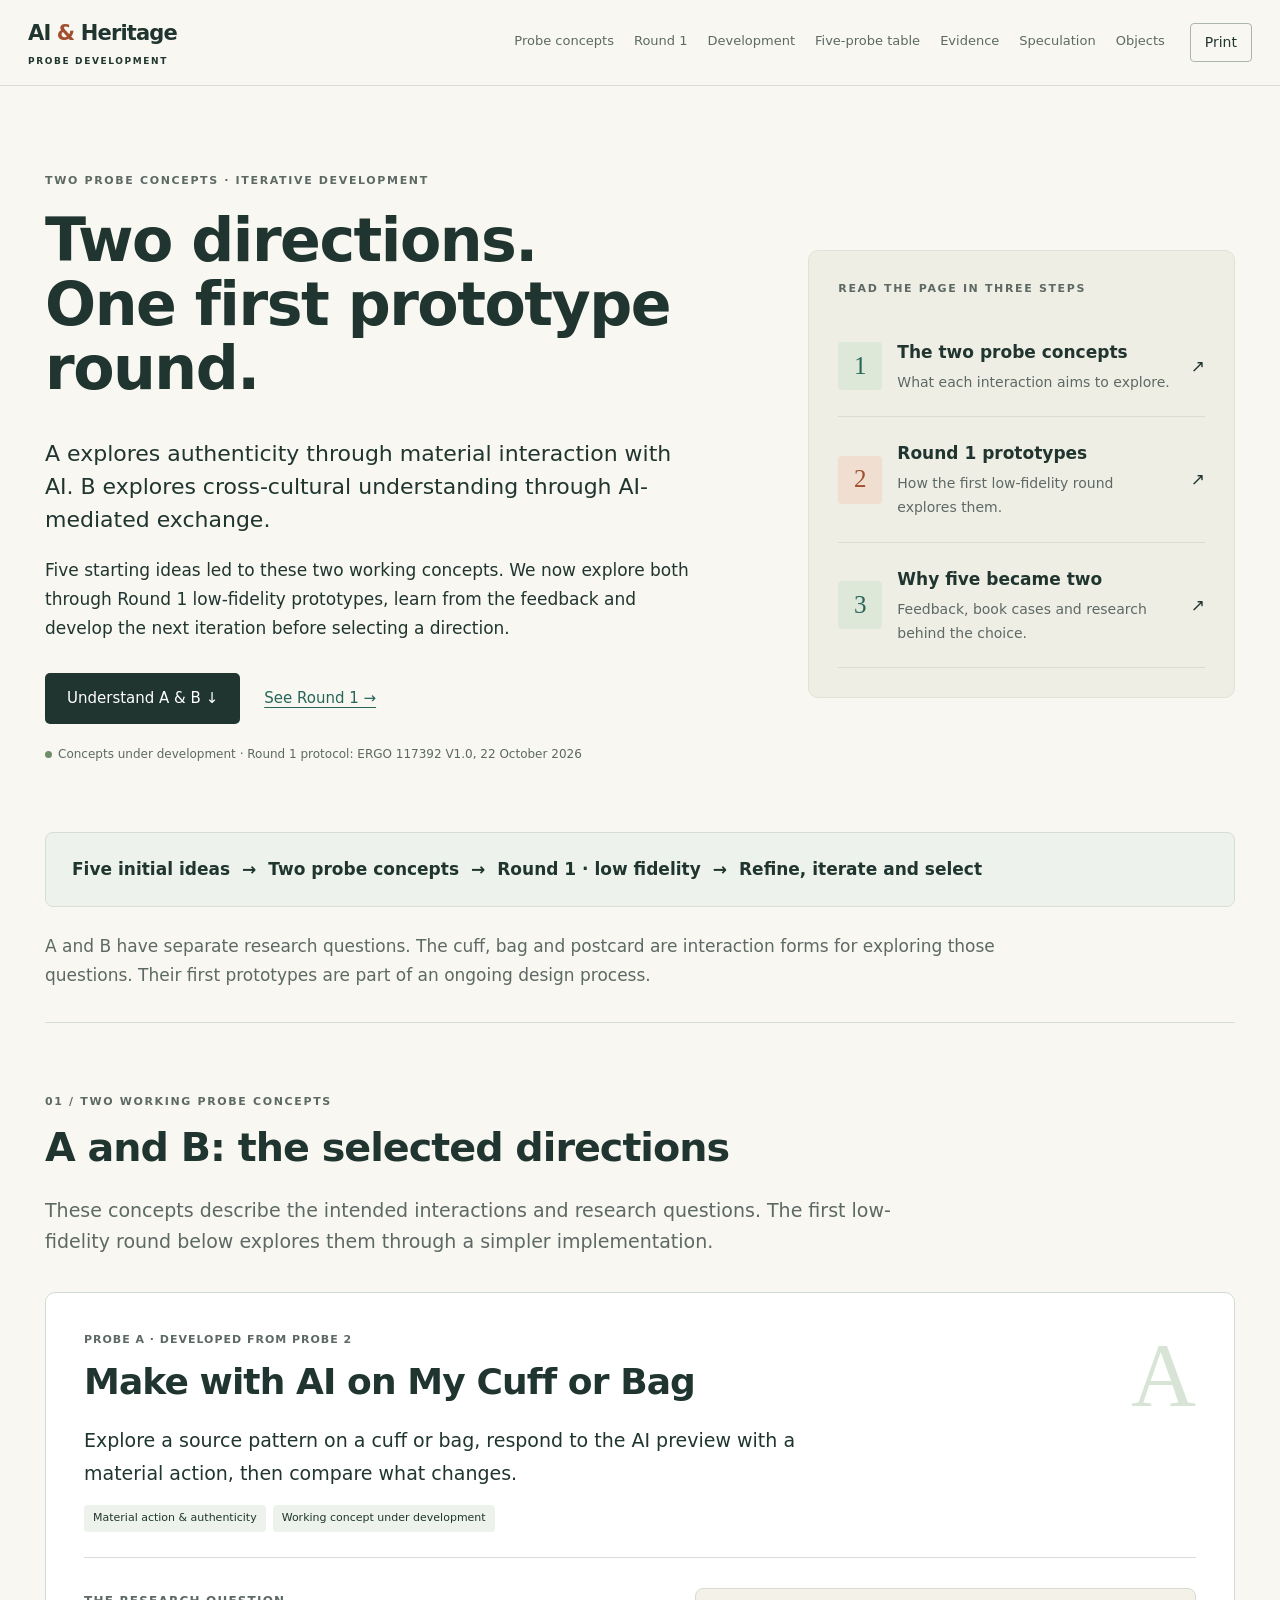
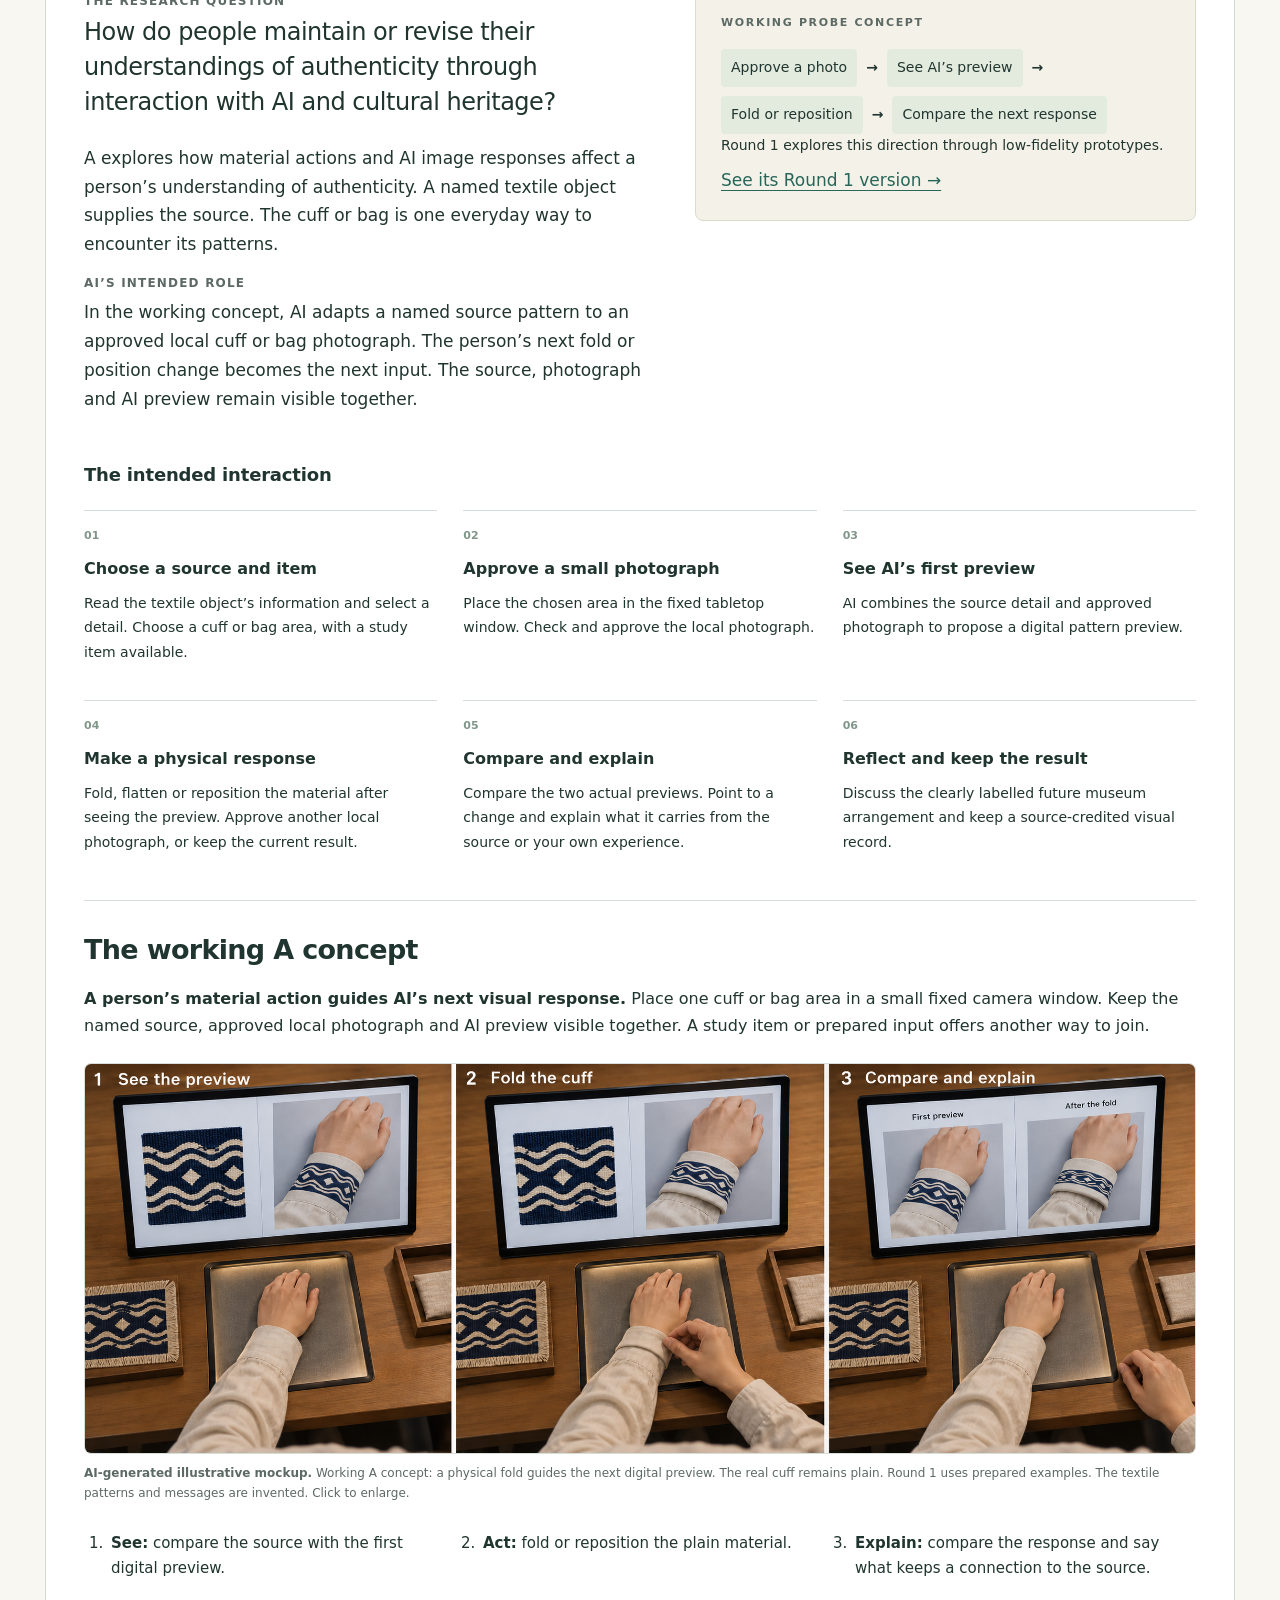
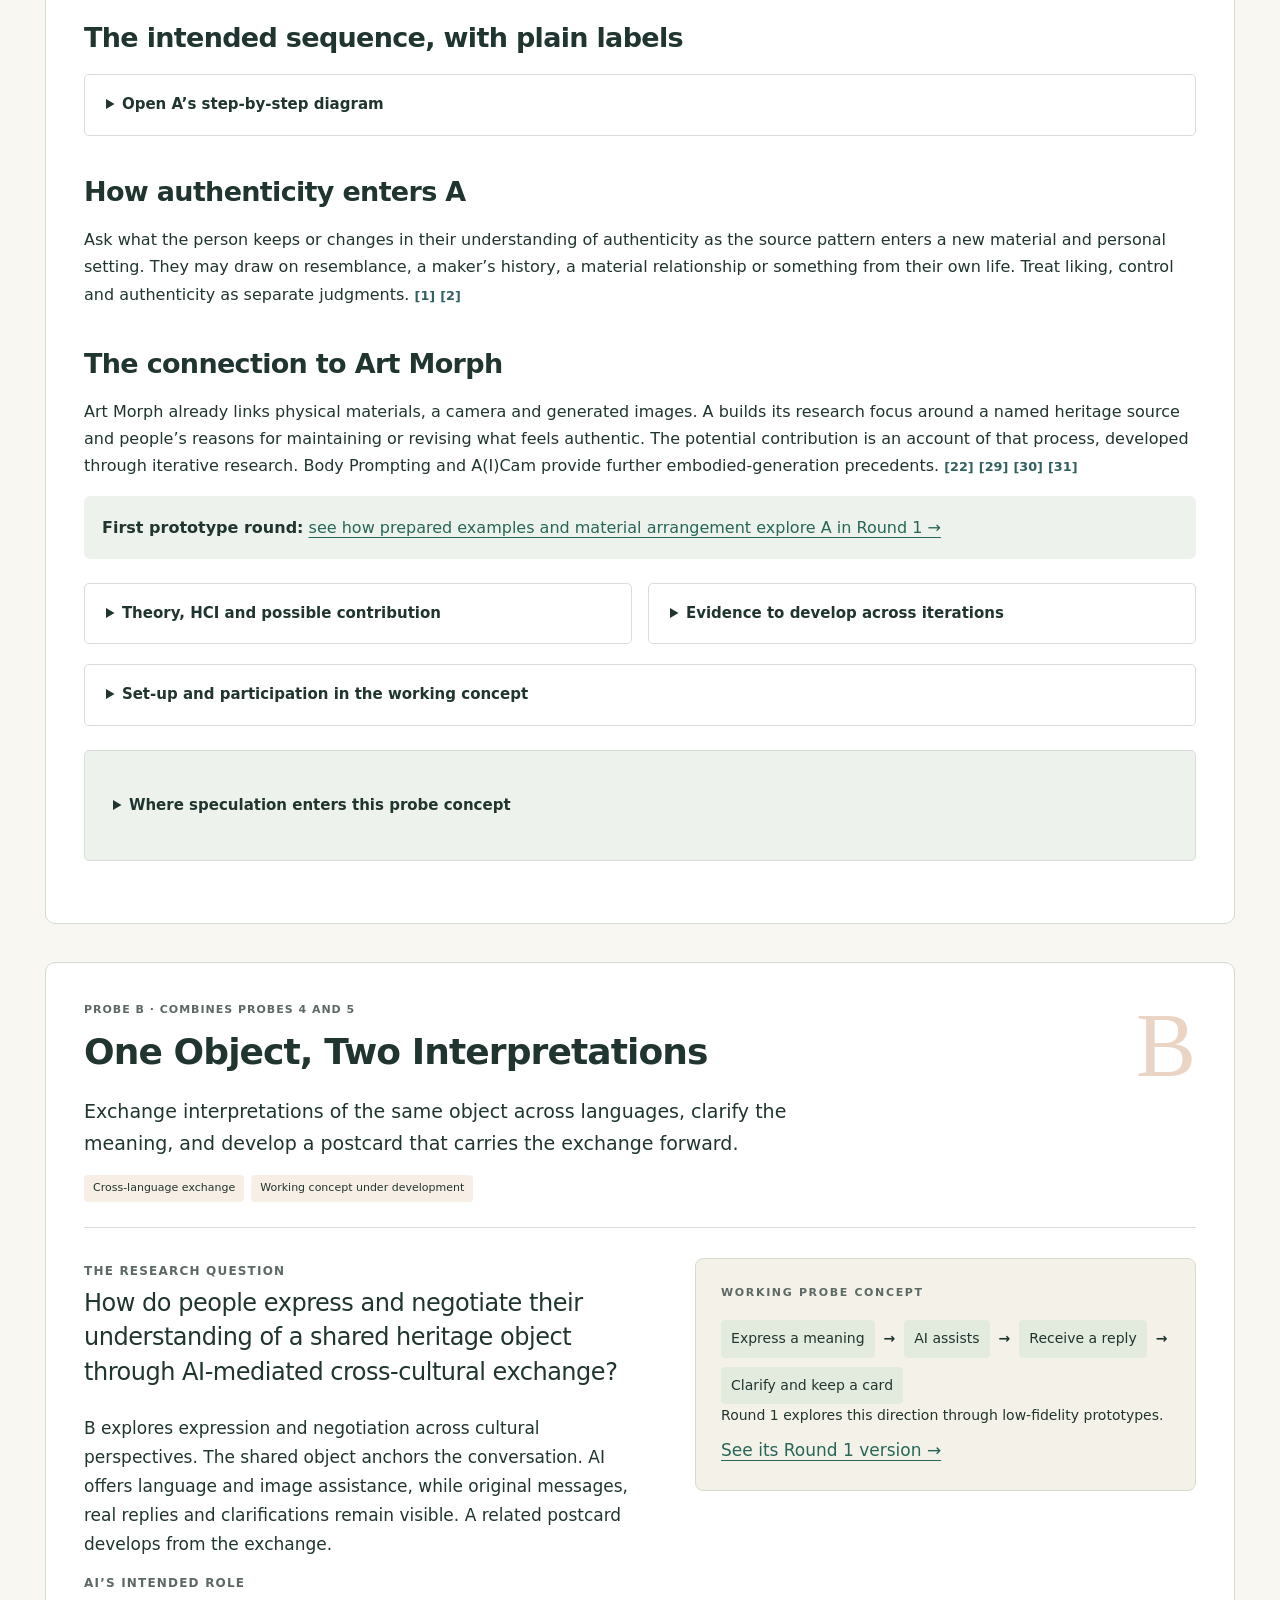
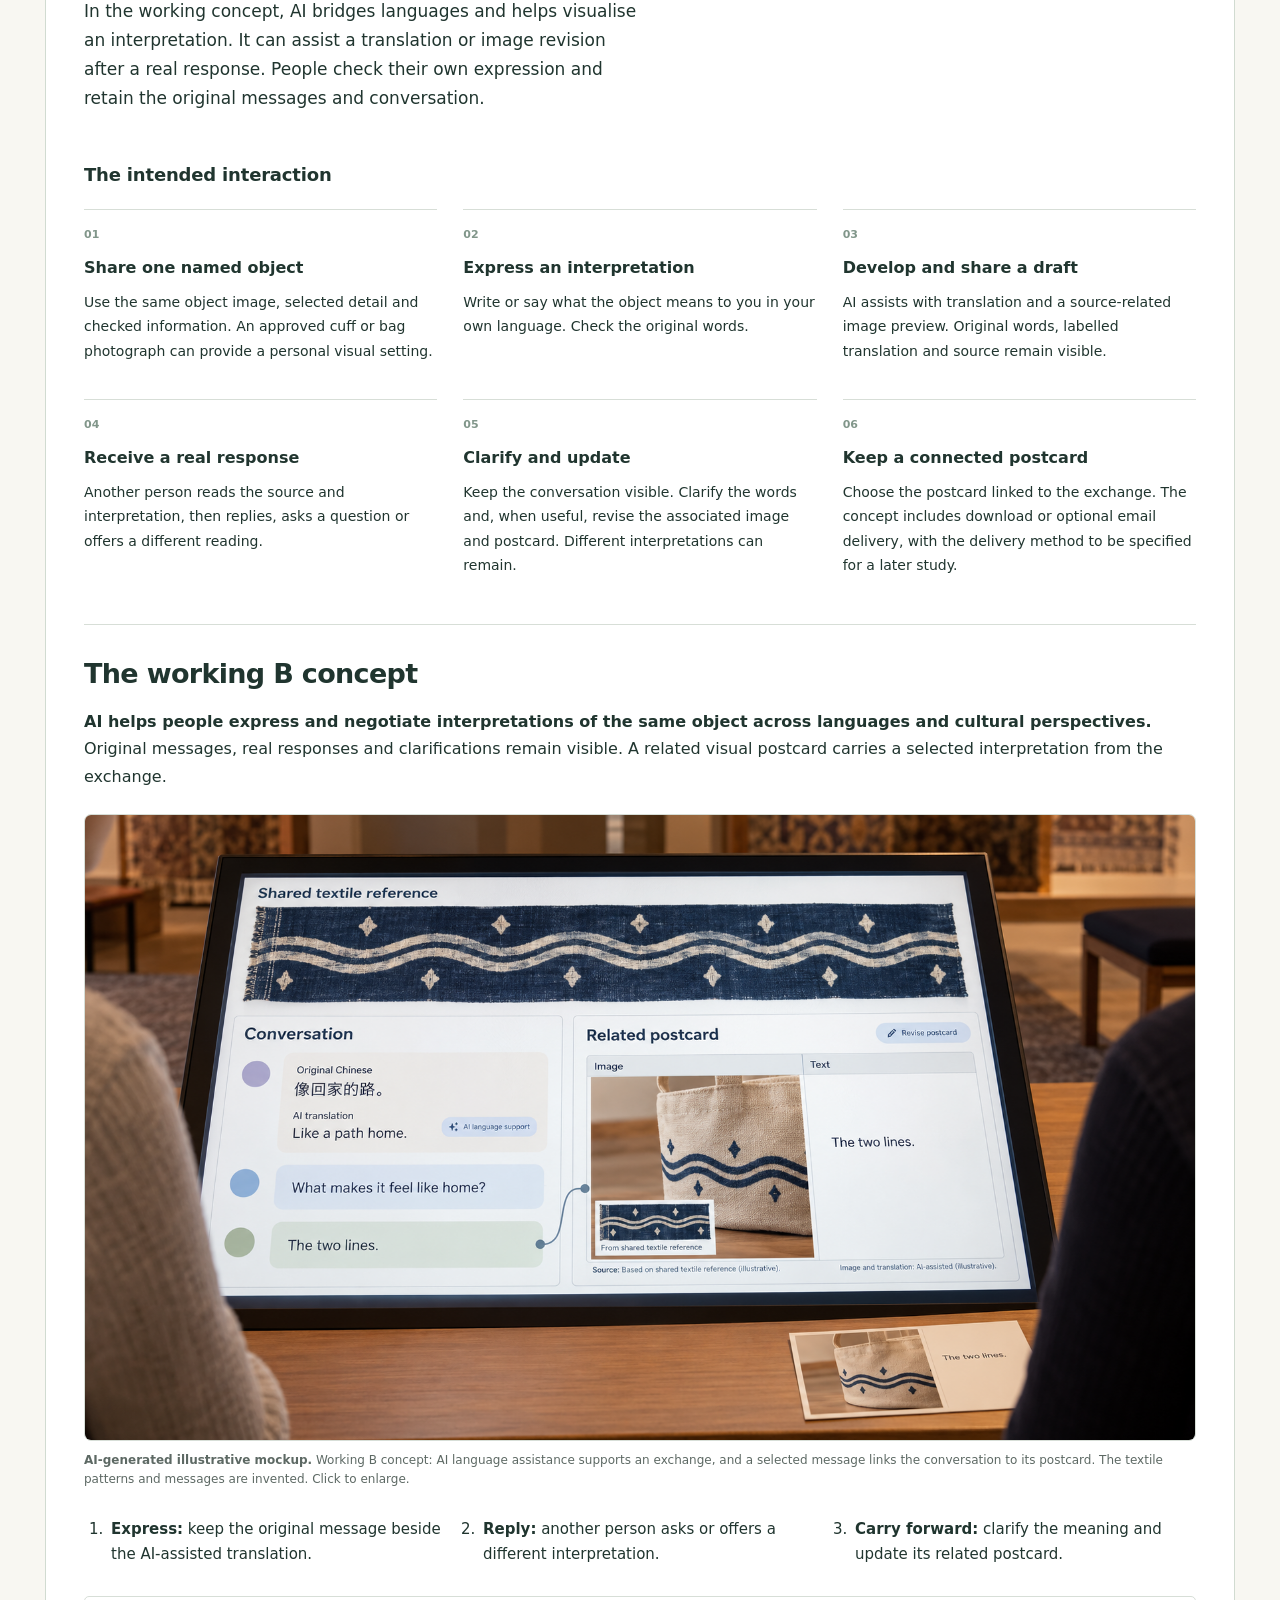
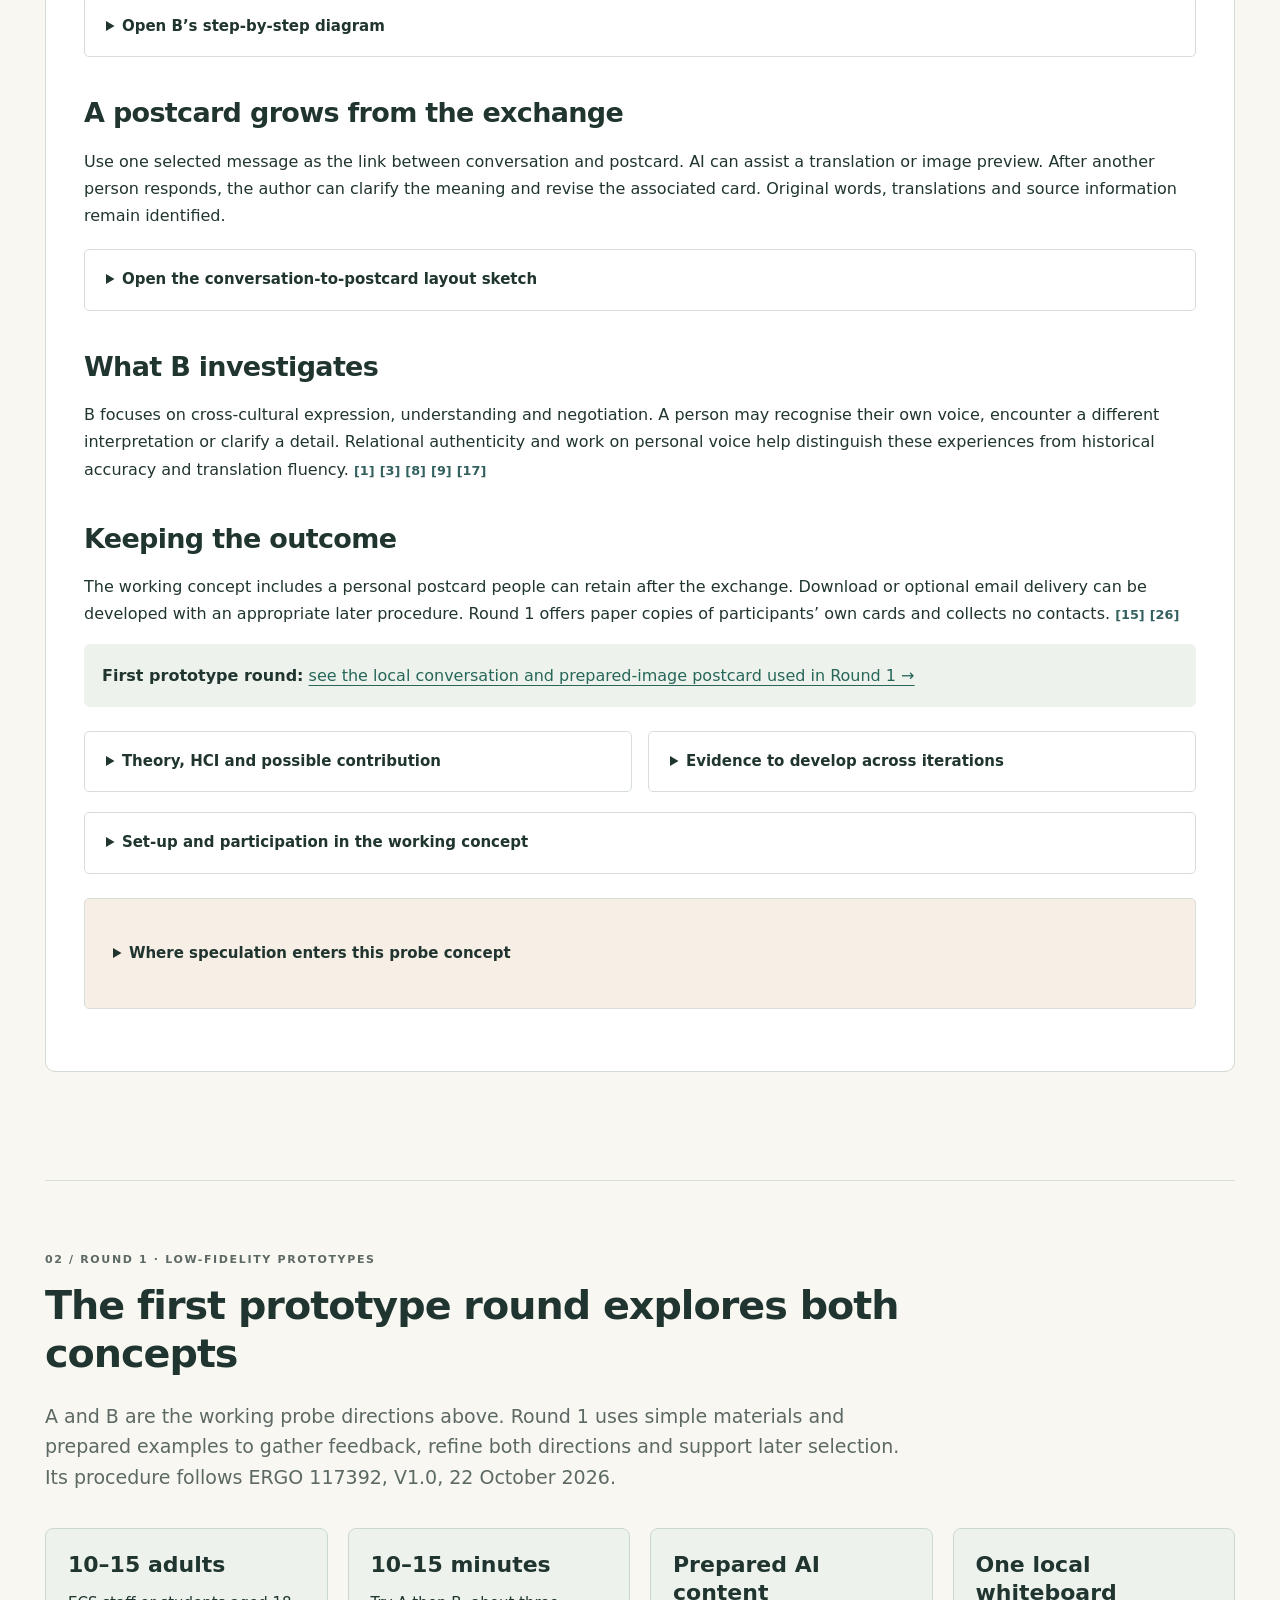
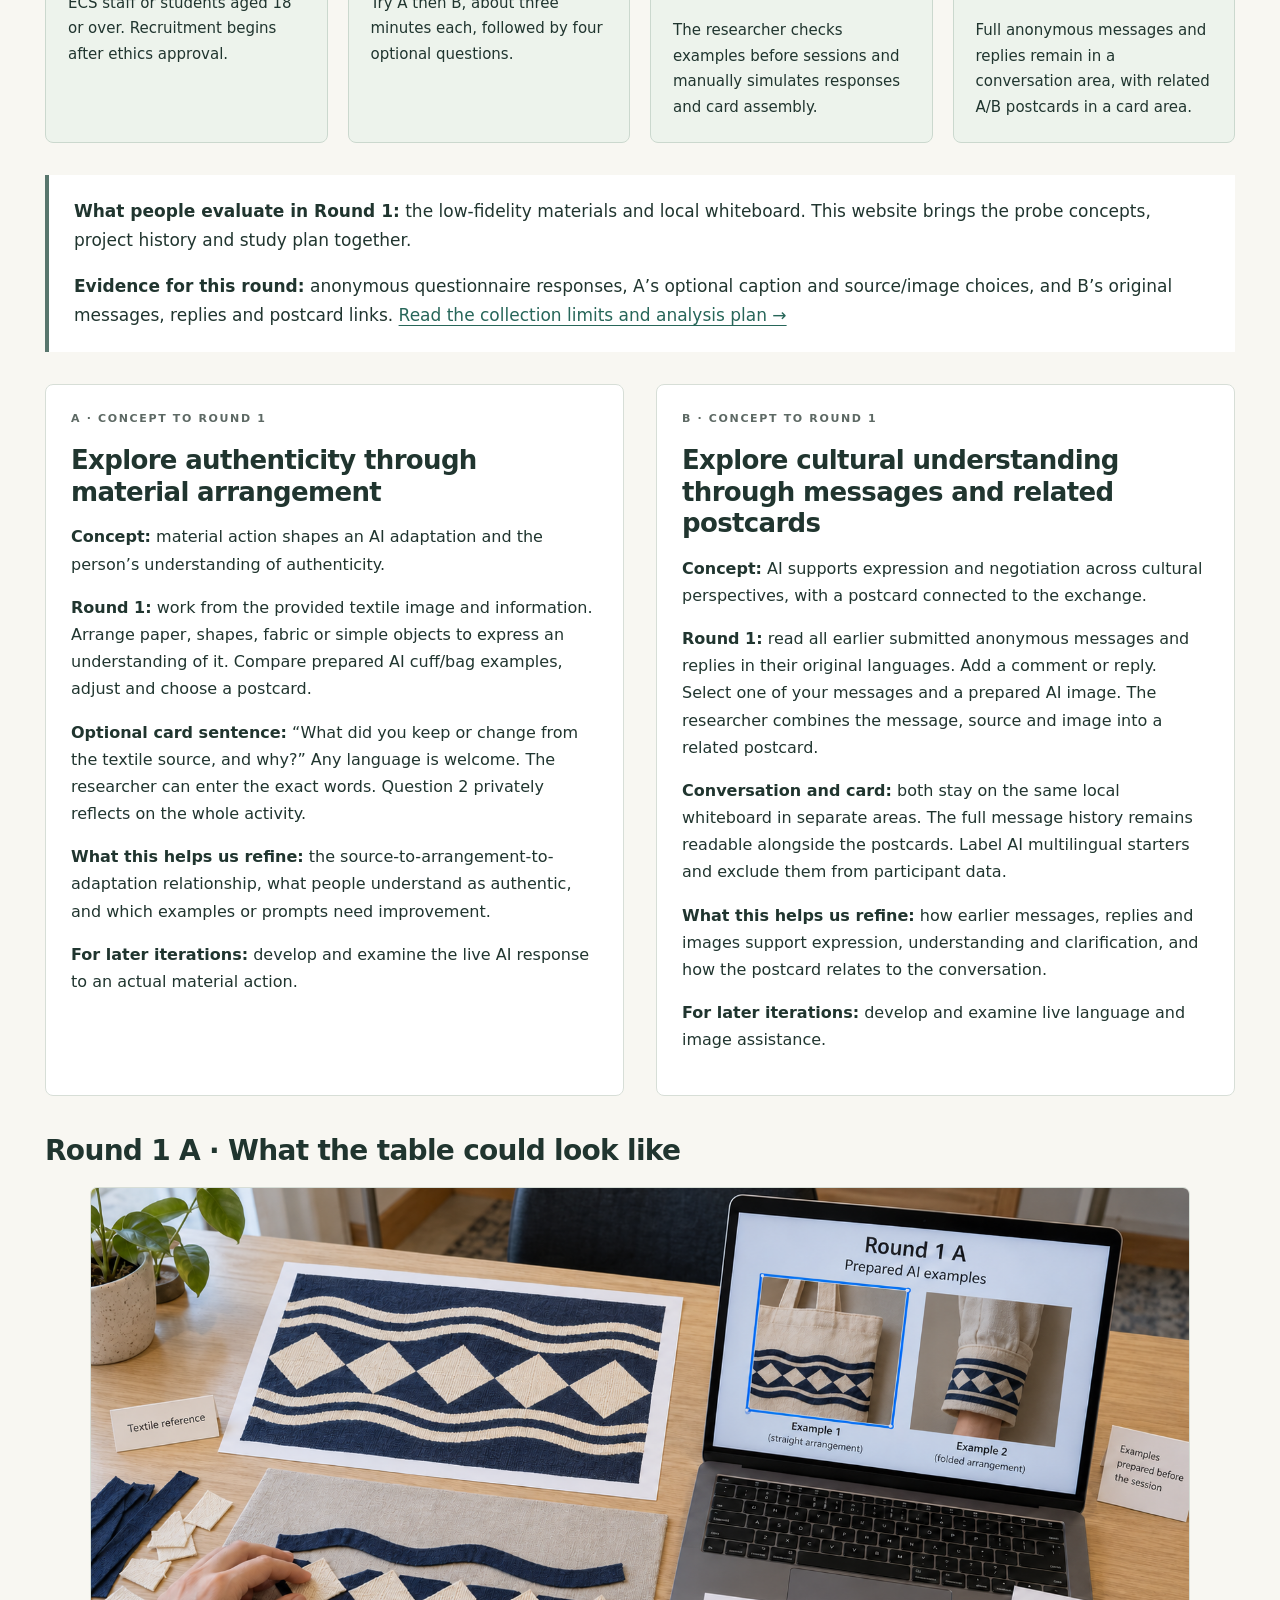
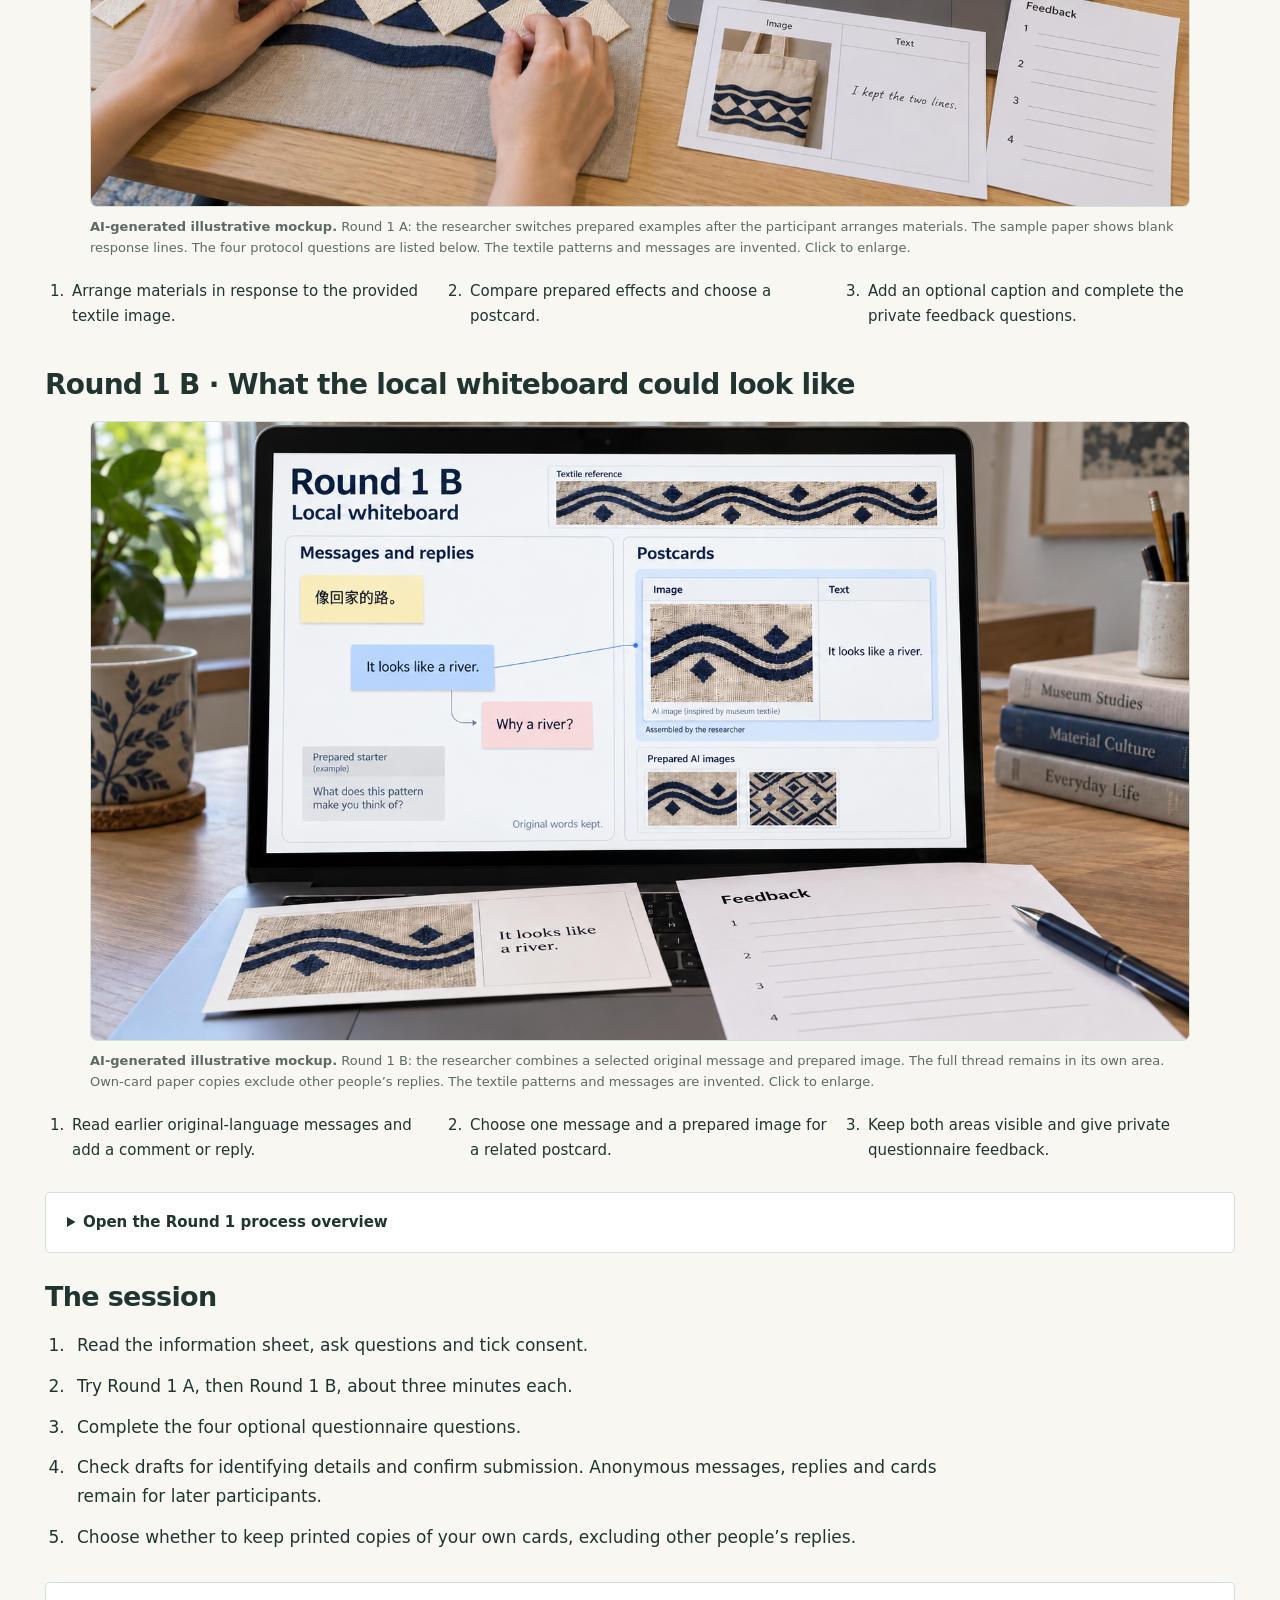
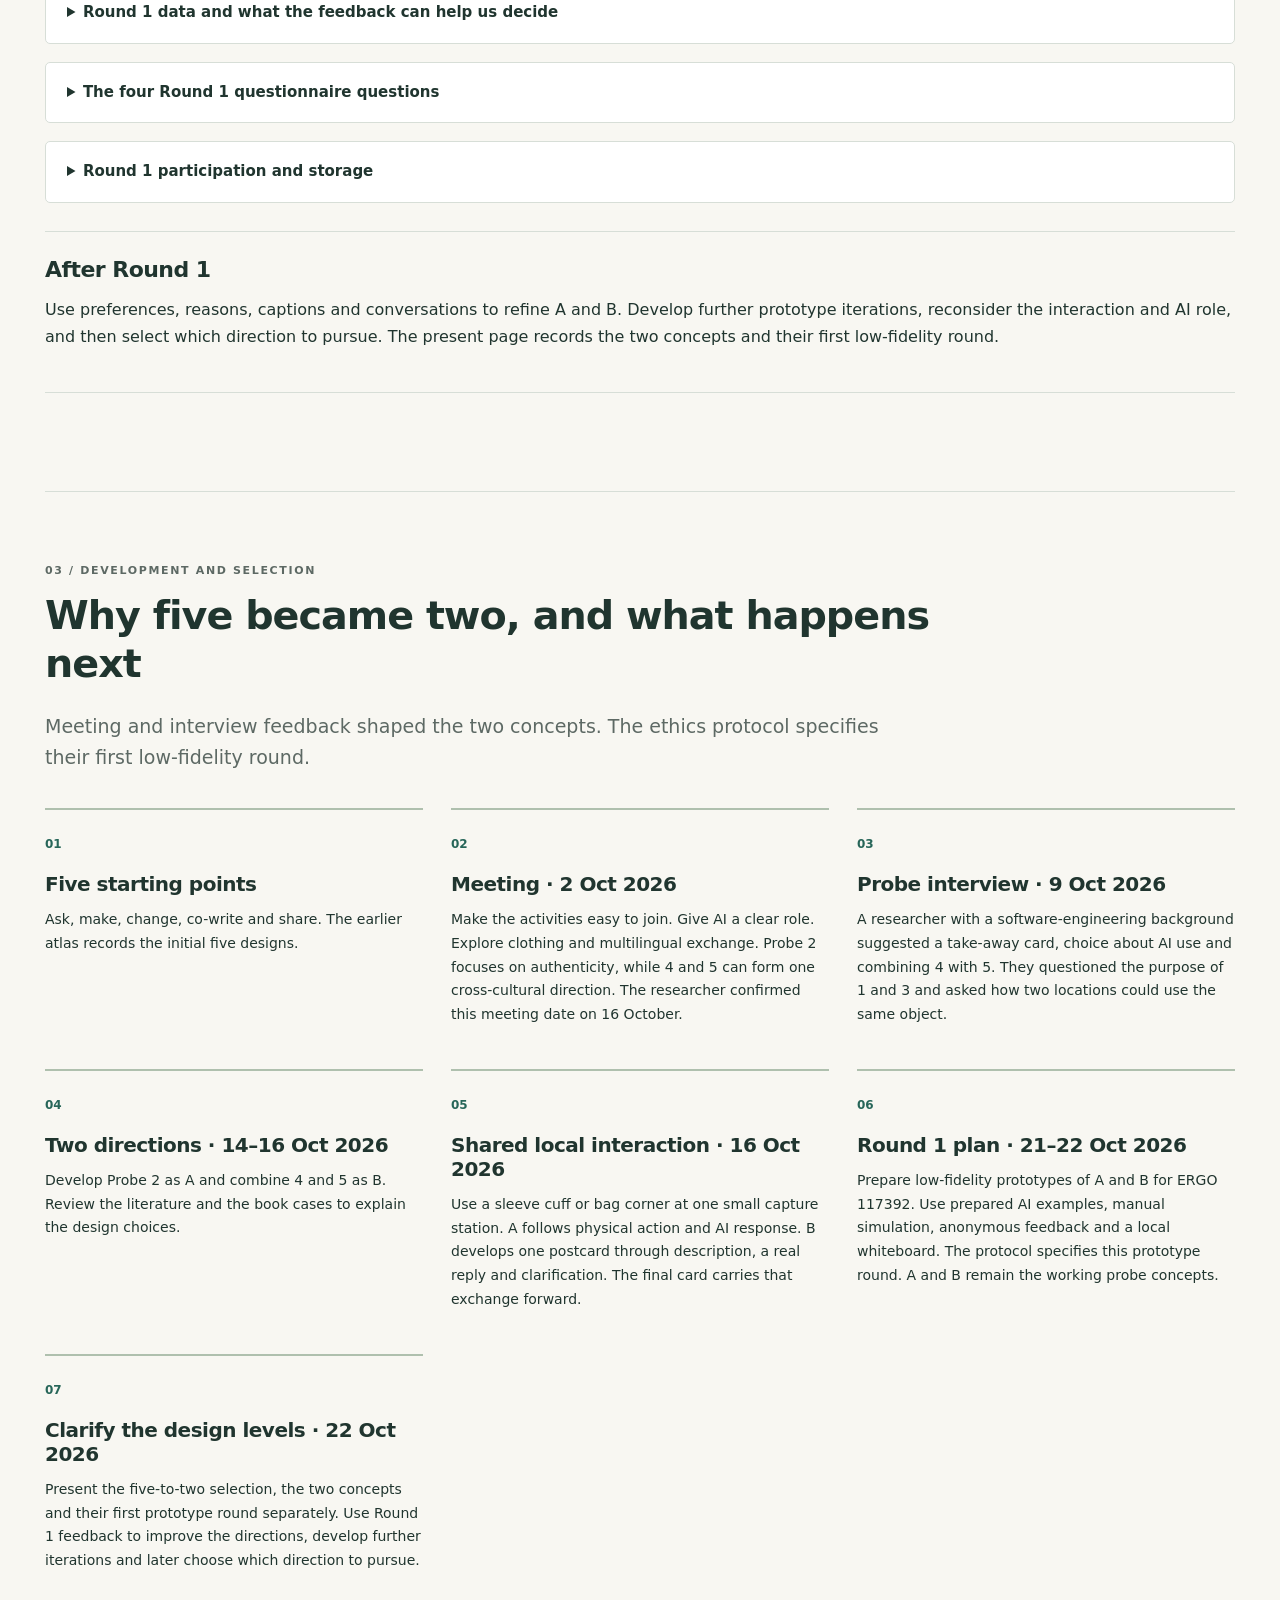
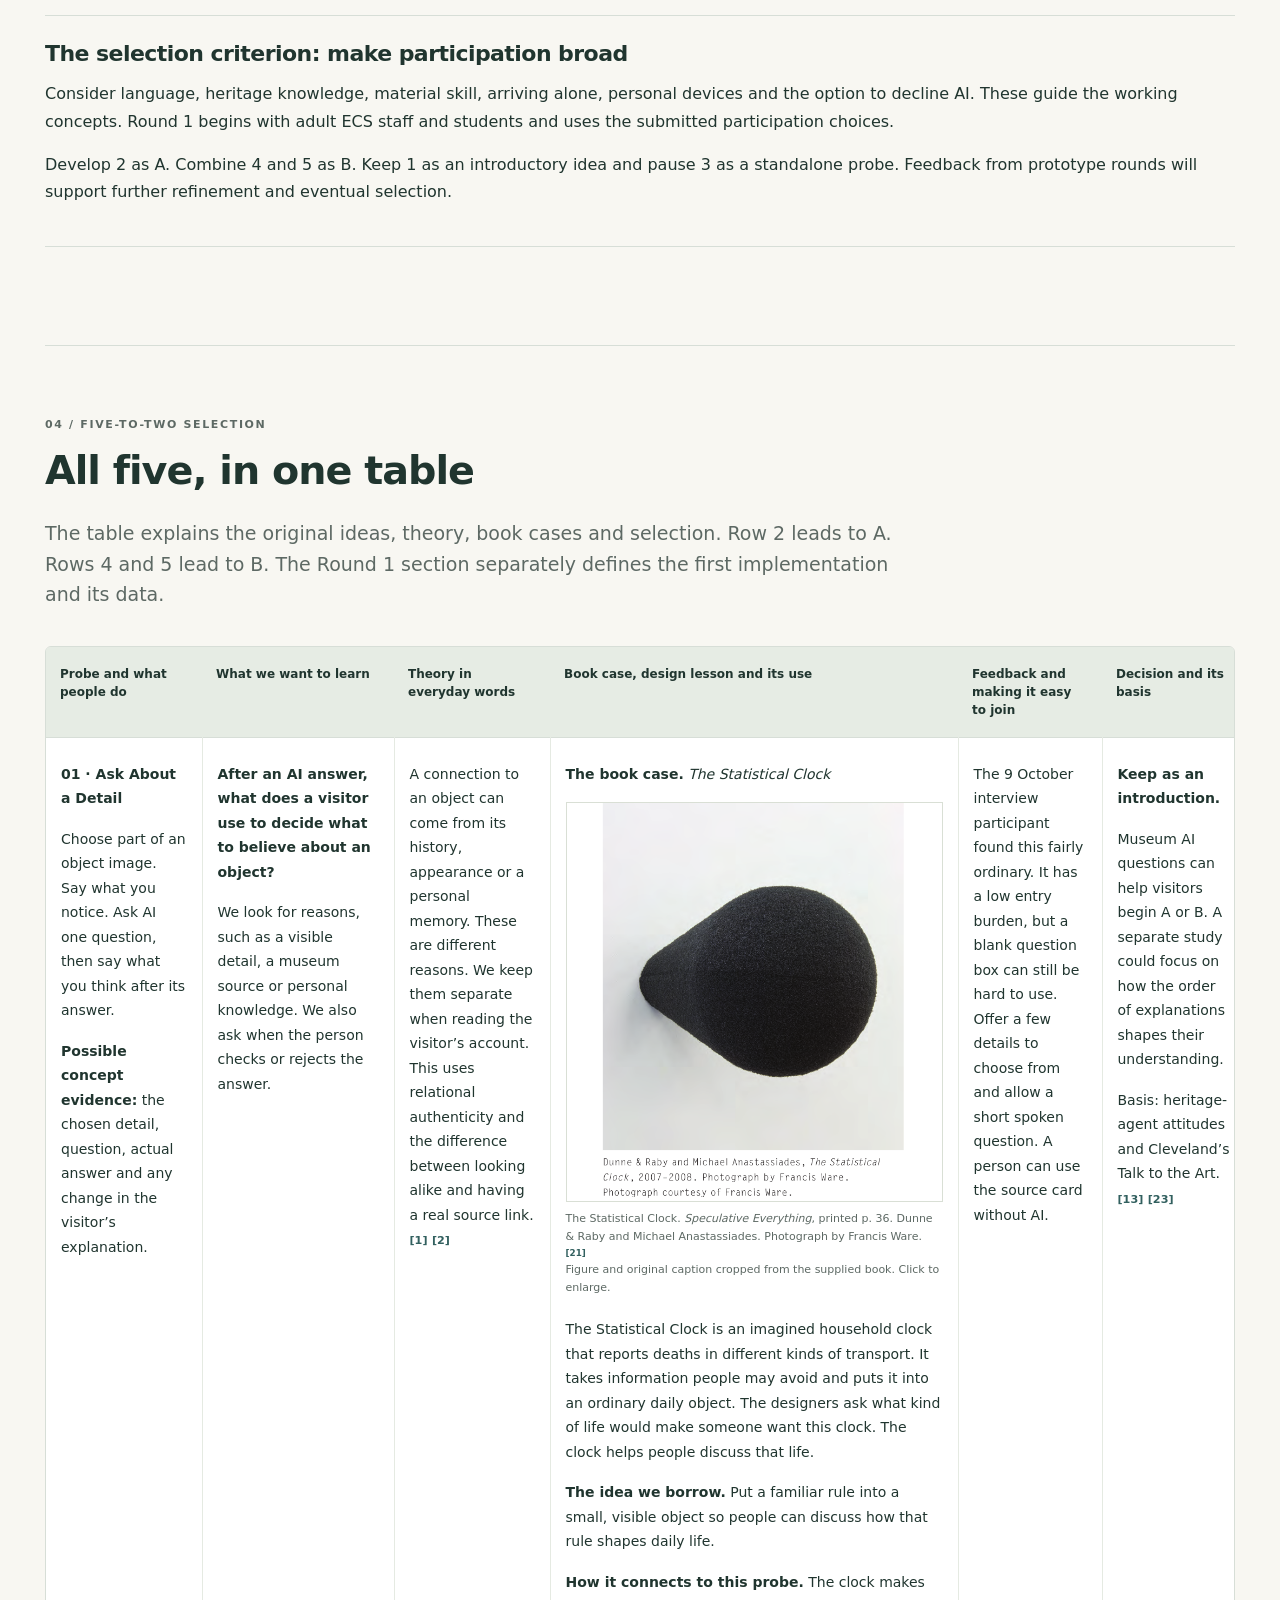
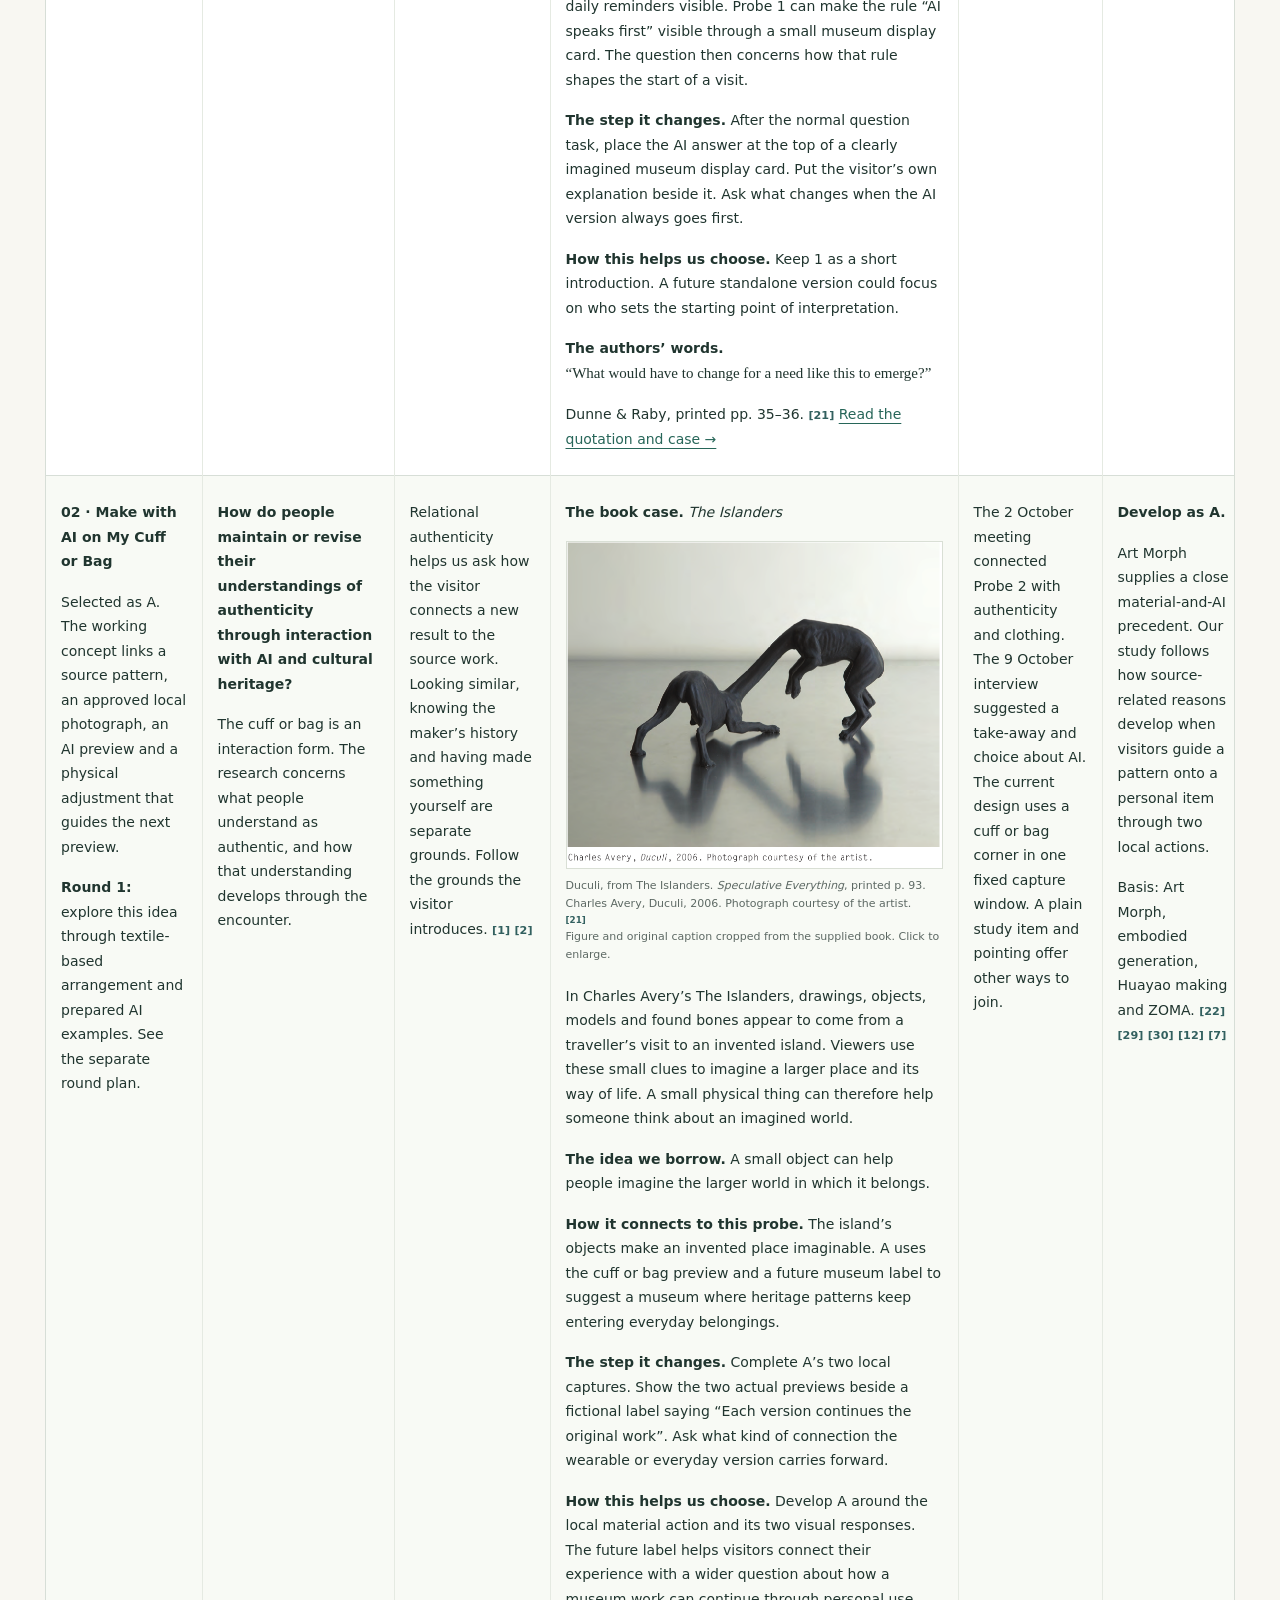
==== commit c0f491b7: "Add concrete AI scenario mockups and surface Round 1 evaluation details" ====
--- a/index.html
+++ b/index.html
@@ -1,7 +1,7 @@
 <!doctype html><html lang="en"><head><meta charset="utf-8"><meta name="viewport" content="width=device-width,initial-scale=1"><meta name="description" content="Two working heritage AI probe concepts, the five-to-two selection, and their first low-fidelity prototype round under ERGO 117392."><title>AI &amp; Heritage · Probe Concepts and Round 1</title><link rel="stylesheet" href="styles.css"><script src="app.js" defer></script></head><body><a class="skip-link" href="#main">Skip to content</a><header class="site-header"><a class="brand" href="#overview">AI <span>&amp;</span> Heritage<small>PROBE DEVELOPMENT</small></a><nav aria-label="Main navigation"><a href="#directions">Probe concepts</a><a href="#evaluation">Round 1</a><a href="#iteration">Development</a><a href="#comparison">Five-probe table</a><a href="#evidence">Evidence</a><a href="#speculation">Speculation</a><a href="#objects">Objects</a></nav><button id="print" class="quiet-button" type="button">Print</button></header><main id="main"><section class="hero" id="overview"><div class="hero-copy"><span class="eyebrow">TWO PROBE CONCEPTS · ITERATIVE DEVELOPMENT</span><h1>Two directions.<br>One first prototype round.</h1><p class="hero-lead">A explores authenticity through material interaction with AI. B explores cross-cultural understanding through AI-mediated exchange.</p><p>Five starting ideas led to these two working concepts. We now explore both through Round 1 low-fidelity prototypes, learn from the feedback and develop the next iteration before selecting a direction.</p><div class="hero-actions"><a class="button" href="#directions">Understand A &amp; B ↓</a><a class="text-link" href="#evaluation">See Round 1 →</a></div><p class="status-line"><span class="status-dot"></span>Concepts under development · Round 1 protocol: ERGO 117392 V1.0, 22 October 2026</p></div><aside class="reading-guide"><span class="eyebrow">READ THE PAGE IN THREE STEPS</span><a href="#directions"><span class="mini-letter a">1</span><div><b>The two probe concepts</b><p>What each interaction aims to explore.</p></div><span>↗</span></a><a href="#evaluation"><span class="mini-letter b">2</span><div><b>Round 1 prototypes</b><p>How the first low-fidelity round explores them.</p></div><span>↗</span></a><a href="#comparison"><span class="mini-letter a">3</span><div><b>Why five became two</b><p>Feedback, book cases and research behind the choice.</p></div><span>↗</span></a></aside></section><div class="development-path" aria-label="Development path"><span>Five initial ideas</span><b>→</b><span>Two probe concepts</span><b>→</b><span>Round 1 · low fidelity</span><b>→</b><span>Refine, iterate and select</span></div><p class="scope-note">A and B have separate research questions. The cuff, bag and postcard are interaction forms for exploring those questions. Their first prototypes are part of an ongoing design process.</p><section id="directions"><div class="section-heading"><span class="eyebrow">01 / TWO WORKING PROBE CONCEPTS</span><h2>A and B: the selected directions</h2><p class="section-intro">These concepts describe the intended interactions and research questions. The first low-fidelity round below explores them through a simpler implementation.</p></div><article class="direction direction-a" id="probe-a"><div class="direction-head"><div><span class="route-label">PROBE A · Developed from Probe 2</span><h3>Make with AI on My Cuff or Bag</h3><p class="direction-summary">Explore a source pattern on a cuff or bag, respond to the AI preview with a material action, then compare what changes.</p><div class="chips"><span>Material action & authenticity</span><span>Working concept under development</span></div></div><span class="direction-letter" aria-hidden="true">A</span></div>
     <div class="direction-opening"><div><h4>The research question</h4><p class="research-question">How do people maintain or revise their understandings of authenticity through interaction with AI and cultural heritage?</p><p>A explores how material actions and AI image responses affect a person’s understanding of authenticity. A named textile object supplies the source. The cuff or bag is one everyday way to encounter its patterns.</p><h4>AI’s intended role</h4><p>In the working concept, AI adapts a named source pattern to an approved local cuff or bag photograph. The person’s next fold or position change becomes the next input. The source, photograph and AI preview remain visible together.</p></div><div><div class="live-sketch"><span class="eyebrow">WORKING PROBE CONCEPT</span><div class="sketch-flow"><span>Approve a photo</span><b>→</b><span>See AI’s preview</span><b>→</b><span>Fold or reposition</span><b>→</b><span>Compare the next response</span></div><p>Round 1 explores this direction through low-fidelity prototypes.</p><a href="#round1-a">See its Round 1 version →</a></div></div></div><h4 class="subsection-title">The intended interaction</h4><ol class="workflow"><li><b>Choose a source and item</b><p>Read the textile object’s information and select a detail. Choose a cuff or bag area, with a study item available.</p></li><li><b>Approve a small photograph</b><p>Place the chosen area in the fixed tabletop window. Check and approve the local photograph.</p></li><li><b>See AI’s first preview</b><p>AI combines the source detail and approved photograph to propose a digital pattern preview.</p></li><li><b>Make a physical response</b><p>Fold, flatten or reposition the material after seeing the preview. Approve another local photograph, or keep the current result.</p></li><li><b>Compare and explain</b><p>Compare the two actual previews. Point to a change and explain what it carries from the source or your own experience.</p></li><li><b>Reflect and keep the result</b><p>Discuss the clearly labelled future museum arrangement and keep a source-credited visual record.</p></li></ol><div class="implementation" id="a-design"><h3>The working A concept</h3><p><b>A person’s material action guides AI’s next visual response.</b> Place one cuff or bag area in a small fixed camera window. Keep the named source, approved local photograph and AI preview visible together. A study item or prepared input offers another way to join.</p>
-<figure class="design-figure"><a href="assets/design/a-concept-storyboard.svg" target="_blank" rel="noopener"><img src="assets/design/a-concept-storyboard.svg" width="1440" height="760" alt="Working A concept: approve a local photograph, see an AI preview, fold or reposition and compare the next response"></a><figcaption>Working concept diagram with illustrative patterns. It explains the intended action-and-response loop. Round 1 uses the prepared examples described below.</figcaption></figure>
-<h3 id="a-turns">Plain steps in the intended interaction</h3><figure class="design-figure"><a href="assets/design/a-data-flow.svg" target="_blank" rel="noopener"><img src="assets/design/a-data-flow.svg" width="1440" height="780" alt="Source object and first photo lead to a first AI preview, a physical adjustment, a second photo and next AI preview, then a participant explanation"></a><figcaption>The earlier letter codes have been replaced by names. Photographs and model responses belong to the working concept. This round’s collection limits are specified in Round 1.</figcaption></figure>
+<figure class="design-figure ai-mockup "><a href="assets/design/a-concept-mockup.png" target="_blank" rel="noopener"><img src="assets/design/a-concept-mockup.png" width="2117" height="743" loading="lazy" alt="Three intended A concept scenes show a plain physical cuff, a digital textile-pattern preview, a fold and comparison of the next AI preview"></a><figcaption><b>AI-generated illustrative mockup.</b> Working A concept: a physical fold guides the next digital preview. The real cuff remains plain. Round 1 uses prepared examples. The textile patterns and messages are invented. Click to enlarge.</figcaption></figure>
+<ol class="mockup-steps"><li><b>See:</b> compare the source with the first digital preview.</li><li><b>Act:</b> fold or reposition the plain material.</li><li><b>Explain:</b> compare the response and say what keeps a connection to the source.</li></ol><h3 id="a-turns">The intended sequence, with plain labels</h3><details class="diagram-detail"><summary>Open A’s step-by-step diagram</summary><figure class="design-figure"><a href="assets/design/a-data-flow.svg" target="_blank" rel="noopener"><img src="assets/design/a-data-flow.svg" width="1440" height="780" alt="Source object and first photo lead to a first AI preview, a physical adjustment, a second photo and next AI preview, then a participant explanation"></a><figcaption>The earlier letter codes have been replaced by names. Photographs and model responses belong to the working concept. This round’s collection limits are specified in Round 1.</figcaption></figure></details>
 <h3 id="a-authenticity">How authenticity enters A</h3><p>Ask what the person keeps or changes in their understanding of authenticity as the source pattern enters a new material and personal setting. They may draw on resemblance, a maker’s history, a material relationship or something from their own life. Treat liking, control and authenticity as separate judgments. <a class="citation" href="#ref-1" aria-label="Reference 1">[1]</a> <a class="citation" href="#ref-2" aria-label="Reference 2">[2]</a></p>
 <h3 id="a-art-morph">The connection to Art Morph</h3><p>Art Morph already links physical materials, a camera and generated images. A builds its research focus around a named heritage source and people’s reasons for maintaining or revising what feels authentic. The potential contribution is an account of that process, developed through iterative research. Body Prompting and A(I)Cam provide further embodied-generation precedents. <a class="citation" href="#ref-22" aria-label="Reference 22">[22]</a> <a class="citation" href="#ref-29" aria-label="Reference 29">[29]</a> <a class="citation" href="#ref-30" aria-label="Reference 30">[30]</a> <a class="citation" href="#ref-31" aria-label="Reference 31">[31]</a></p>
 <p class="round-link"><b>First prototype round:</b> <a href="#round1-a">see how prepared examples and material arrangement explore A in Round 1 →</a></p></div>
@@ -9,9 +9,9 @@
     <details><summary>Set-up and participation in the working concept</summary><p>One permitted source detail and fact card, a fixed camera, a small tabletop window, one screen and one image-conditioned generation service. Visitors choose a cuff or bag corner. A plain study cuff or bag panel provides an alternative. Begin with two deliberate captures.</p><p>Offer seated access, a plain study item and a helper who follows the visitor’s directions. People can point, speak or select a prepared outline. Explain and record the chosen capture route. AI use remains a choice.</p><p>The concept includes a route using the source and local item without generation. The person can keep a plain source-labelled record. Round 1 separately permits skipping or discarding drafts under its submitted protocol.</p></details>
     <details class="speculative-use"><summary>Where speculation enters this probe concept</summary><p>Imagine a museum that shares a textile work as changing digital patterns for visitors’ own cuffs and bags. Its label says “Each version continues the original work”. Looking at your two previews, what would you keep, change or rename in that museum?</p><p>The two actual previews and the clearly fictional label make this future museum concrete. Visitors can discuss how personal use carries a source forward, what should remain recognisable and how the artist and source should be credited. Their own answer guides the discussion.</p><p>Book support: <a href="#excerpt-1">Passage 1</a>, <a href="#excerpt-3">Passage 3</a>, <a href="#excerpt-4">Passage 4</a>, <a href="#excerpt-5">Passage 5</a>, <a href="#excerpt-8">Passage 8</a>, <a href="#excerpt-10">Passage 10</a>, <a href="#excerpt-11">Passage 11</a>. <a class="citation" href="#ref-21" aria-label="Reference 21">[21]</a></p><p>The book-based future scenario explains the concept. Round 1 follows the submitted activities and questionnaire below.</p></details></article><article class="direction direction-b" id="probe-b"><div class="direction-head"><div><span class="route-label">PROBE B · Combines Probes 4 and 5</span><h3>One Object, Two Interpretations</h3><p class="direction-summary">Exchange interpretations of the same object across languages, clarify the meaning, and develop a postcard that carries the exchange forward.</p><div class="chips"><span>Cross-language exchange</span><span>Working concept under development</span></div></div><span class="direction-letter" aria-hidden="true">B</span></div>
     <div class="direction-opening"><div><h4>The research question</h4><p class="research-question">How do people express and negotiate their understanding of a shared heritage object through AI-mediated cross-cultural exchange?</p><p>B explores expression and negotiation across cultural perspectives. The shared object anchors the conversation. AI offers language and image assistance, while original messages, real replies and clarifications remain visible. A related postcard develops from the exchange.</p><h4>AI’s intended role</h4><p>In the working concept, AI bridges languages and helps visualise an interpretation. It can assist a translation or image revision after a real response. People check their own expression and retain the original messages and conversation.</p></div><div><div class="live-sketch"><span class="eyebrow">WORKING PROBE CONCEPT</span><div class="sketch-flow"><span>Express a meaning</span><b>→</b><span>AI assists</span><b>→</b><span>Receive a reply</span><b>→</b><span>Clarify and keep a card</span></div><p>Round 1 explores this direction through low-fidelity prototypes.</p><a href="#round1-b">See its Round 1 version →</a></div></div></div><h4 class="subsection-title">The intended interaction</h4><ol class="workflow"><li><b>Share one named object</b><p>Use the same object image, selected detail and checked information. An approved cuff or bag photograph can provide a personal visual setting.</p></li><li><b>Express an interpretation</b><p>Write or say what the object means to you in your own language. Check the original words.</p></li><li><b>Develop and share a draft</b><p>AI assists with translation and a source-related image preview. Original words, labelled translation and source remain visible.</p></li><li><b>Receive a real response</b><p>Another person reads the source and interpretation, then replies, asks a question or offers a different reading.</p></li><li><b>Clarify and update</b><p>Keep the conversation visible. Clarify the words and, when useful, revise the associated image and postcard. Different interpretations can remain.</p></li><li><b>Keep a connected postcard</b><p>Choose the postcard linked to the exchange. The concept includes download or optional email delivery, with the delivery method to be specified for a later study.</p></li></ol><div class="implementation" id="b-design"><h3>The working B concept</h3><p><b>AI helps people express and negotiate interpretations of the same object across languages and cultural perspectives.</b> Original messages, real responses and clarifications remain visible. A related visual postcard carries a selected interpretation from the exchange.</p>
-<figure class="design-figure"><a href="assets/design/b-postcard-flow.svg" target="_blank" rel="noopener"><img src="assets/design/b-postcard-flow.svg" width="1440" height="780" alt="Working B concept: interpret the source, use AI language and image assistance, receive a real reply, clarify and keep a related postcard"></a><figcaption>The exchange and postcard are connected. The conversation remains available alongside its related visual outcome.</figcaption></figure>
-<h3 id="b-postcard">A postcard grows from the exchange</h3><p>Use one selected message as the link between conversation and postcard. AI can assist a translation or image preview. After another person responds, the author can clarify the meaning and revise the associated card. Original words, translations and source information remain identified.</p>
-<figure class="design-figure postcard-figure"><a href="assets/design/b-postcard-preview.svg" target="_blank" rel="noopener"><img src="assets/design/b-postcard-preview.svg" width="1440" height="820" alt="Full conversation alongside a related postcard with an Image column and a Text column"></a><figcaption>Illustrative layout with invented messages and patterns. The card links to a message. The full conversation remains visible alongside it.</figcaption></figure>
+<figure class="design-figure ai-mockup "><a href="assets/design/b-concept-mockup.png" target="_blank" rel="noopener"><img src="assets/design/b-concept-mockup.png" width="1672" height="941" loading="lazy" alt="A proposed touchscreen shows a shared textile, original Chinese words with AI translation, a real reply, a clarification and a related Image/Text postcard"></a><figcaption><b>AI-generated illustrative mockup.</b> Working B concept: AI language assistance supports an exchange, and a selected message links the conversation to its postcard. The textile patterns and messages are invented. Click to enlarge.</figcaption></figure>
+<ol class="mockup-steps"><li><b>Express:</b> keep the original message beside the AI-assisted translation.</li><li><b>Reply:</b> another person asks or offers a different interpretation.</li><li><b>Carry forward:</b> clarify the meaning and update its related postcard.</li></ol><details class="diagram-detail"><summary>Open B’s step-by-step diagram</summary><figure class="design-figure"><a href="assets/design/b-postcard-flow.svg" target="_blank" rel="noopener"><img src="assets/design/b-postcard-flow.svg" width="1440" height="780" alt="Working B concept: interpret the source, use AI language and image assistance, receive a real reply, clarify and keep a related postcard"></a><figcaption>The exchange and postcard are connected. The conversation remains available alongside its related visual outcome.</figcaption></figure></details><h3 id="b-postcard">A postcard grows from the exchange</h3><p>Use one selected message as the link between conversation and postcard. AI can assist a translation or image preview. After another person responds, the author can clarify the meaning and revise the associated card. Original words, translations and source information remain identified.</p>
+<details class="diagram-detail"><summary>Open the conversation-to-postcard layout sketch</summary><figure class="design-figure postcard-figure"><a href="assets/design/b-postcard-preview.svg" target="_blank" rel="noopener"><img src="assets/design/b-postcard-preview.svg" width="1440" height="820" alt="Full conversation alongside a related postcard with an Image column and a Text column"></a><figcaption>Illustrative layout with invented messages and patterns. The card links to a message. The full conversation remains visible alongside it.</figcaption></figure></details>
 <h3 id="b-authenticity">What B investigates</h3><p>B focuses on cross-cultural expression, understanding and negotiation. A person may recognise their own voice, encounter a different interpretation or clarify a detail. Relational authenticity and work on personal voice help distinguish these experiences from historical accuracy and translation fluency. <a class="citation" href="#ref-1" aria-label="Reference 1">[1]</a> <a class="citation" href="#ref-3" aria-label="Reference 3">[3]</a> <a class="citation" href="#ref-8" aria-label="Reference 8">[8]</a> <a class="citation" href="#ref-9" aria-label="Reference 9">[9]</a> <a class="citation" href="#ref-17" aria-label="Reference 17">[17]</a></p>
 <h3 id="b-email">Keeping the outcome</h3><p>The working concept includes a personal postcard people can retain after the exchange. Download or optional email delivery can be developed with an appropriate later procedure. Round 1 offers paper copies of participants’ own cards and collects no contacts. <a class="citation" href="#ref-15" aria-label="Reference 15">[15]</a> <a class="citation" href="#ref-26" aria-label="Reference 26">[26]</a></p>
 <p class="round-link"><b>First prototype round:</b> <a href="#round1-b">see the local conversation and prepared-image postcard used in Round 1 →</a></p></div>
@@ -19,8 +19,8 @@
     <details><summary>Set-up and participation in the working concept</summary><p>A shared digital source, a conversation interface, language and image assistance, a real reply channel and a linked postcard view. A local cuff/bag image can use the same small capture station as A. The implementation and delivery method will develop through later iterations.</p><p>The concept supports different languages, individual participation, help with input and a plain-card route. Round 1 starts with adult ECS staff and students, using prepared content and a local whiteboard.</p><p>Use direct language skills or study-team translation and a plain postcard showing the source, local-item reference and checked words. The real reply and clarification still develop that same card. Choose translation, image generation and delivery separately.</p></details>
     <details class="speculative-use"><summary>Where speculation enters this probe concept</summary><p>Imagine a future museum that shows the final AI-assisted postcards as visitors’ interpretations of an object. Which parts of your developing card should the next visitor see: the final version, the earlier draft and reply, or both?</p><p>Use the actual draft, real reply and final card beside a fictional future-display label. Participants decide how a museum should show a meaning that developed through conversation, and whose words or images should remain visible. The real source and each contributor remain identified.</p><p>Book support: <a href="#excerpt-8">Passage 8</a>, <a href="#excerpt-5">Passage 5</a>, <a href="#excerpt-6">Passage 6</a>, <a href="#excerpt-12">Passage 12</a>, <a href="#excerpt-13">Passage 13</a>. <a class="citation" href="#ref-21" aria-label="Reference 21">[21]</a></p><p>The book-based future scenario explains the concept. Round 1 follows the submitted activities and questionnaire below.</p></details></article></section><section id="evaluation"><div class="section-heading"><span class="eyebrow">02 / ROUND 1 · LOW-FIDELITY PROTOTYPES</span><h2>The first prototype round explores both concepts</h2><p class="section-intro">A and B are the working probe directions above. Round 1 uses simple materials and prepared examples to gather feedback, refine both directions and support later selection. Its procedure follows ERGO 117392, V1.0, 22 October 2026.</p></div>
 <div class="study-facts"><article><b>10–15 adults</b><p>ECS staff or students aged 18 or over. Recruitment begins after ethics approval.</p></article><article><b>10–15 minutes</b><p>Try A then B, about three minutes each, followed by four optional questions.</p></article><article><b>Prepared AI content</b><p>The researcher checks examples before sessions and manually simulates responses and card assembly.</p></article><article><b>One local whiteboard</b><p>Full anonymous messages and replies remain in a conversation area, with related A/B postcards in a card area.</p></article></div>
-<div class="two-col round-bridge"><article><span class="eyebrow">A · CONCEPT TO ROUND 1</span><h3 id="round1-a">Explore authenticity through material arrangement</h3><p><b>Concept:</b> material action shapes an AI adaptation and the person’s understanding of authenticity.</p><p><b>Round 1:</b> work from the provided textile image and information. Arrange paper, shapes, fabric or simple objects to express an understanding of it. Compare prepared AI cuff/bag examples, adjust and choose a postcard.</p><p><b>Optional card sentence:</b> “What did you keep or change from the textile source, and why?” Any language is welcome. The researcher can enter the exact words. Question 2 privately reflects on the whole activity.</p><p><b>What this helps us refine:</b> the source-to-arrangement-to-adaptation relationship, what people understand as authentic, and which examples or prompts need improvement.</p><p><b>For later iterations:</b> develop and examine the live AI response to an actual material action.</p></article><article><span class="eyebrow">B · CONCEPT TO ROUND 1</span><h3 id="round1-b">Explore cultural understanding through messages and related postcards</h3><p><b>Concept:</b> AI supports expression and negotiation across cultural perspectives, with a postcard connected to the exchange.</p><p><b>Round 1:</b> read all earlier submitted anonymous messages and replies in their original languages. Add a comment or reply. Select one of your messages and a prepared AI image. The researcher combines the message, source and image into a related postcard.</p><p><b>Conversation and card:</b> both stay on the same local whiteboard in separate areas. The full message history remains readable alongside the postcards. Label AI multilingual starters and exclude them from participant data.</p><p><b>What this helps us refine:</b> how earlier messages, replies and images support expression, understanding and clarification, and how the postcard relates to the conversation.</p><p><b>For later iterations:</b> develop and examine live language and image assistance.</p></article></div>
-<figure class="design-figure"><a href="assets/design/round1-overview.svg" target="_blank" rel="noopener"><img src="assets/design/round1-overview.svg" width="1440" height="820" alt="Round 1: A material arrangement and optional caption, B full conversation and a related postcard, anonymous feedback and optional own-card paper copies"></a><figcaption>Round 1 only. Prepared content and manual simulation explore the two probe concepts. Participants’ original words remain outside AI services.</figcaption></figure>
+<div class="study-record-summary"><p><b>What people evaluate in Round 1:</b> the low-fidelity materials and local whiteboard. This website brings the probe concepts, project history and study plan together.</p><p><b>Evidence for this round:</b> anonymous questionnaire responses, A’s optional caption and source/image choices, and B’s original messages, replies and postcard links. <a href="#round1-data">Read the collection limits and analysis plan →</a></p></div><div class="two-col round-bridge"><article><span class="eyebrow">A · CONCEPT TO ROUND 1</span><h3 id="round1-a">Explore authenticity through material arrangement</h3><p><b>Concept:</b> material action shapes an AI adaptation and the person’s understanding of authenticity.</p><p><b>Round 1:</b> work from the provided textile image and information. Arrange paper, shapes, fabric or simple objects to express an understanding of it. Compare prepared AI cuff/bag examples, adjust and choose a postcard.</p><p><b>Optional card sentence:</b> “What did you keep or change from the textile source, and why?” Any language is welcome. The researcher can enter the exact words. Question 2 privately reflects on the whole activity.</p><p><b>What this helps us refine:</b> the source-to-arrangement-to-adaptation relationship, what people understand as authentic, and which examples or prompts need improvement.</p><p><b>For later iterations:</b> develop and examine the live AI response to an actual material action.</p></article><article><span class="eyebrow">B · CONCEPT TO ROUND 1</span><h3 id="round1-b">Explore cultural understanding through messages and related postcards</h3><p><b>Concept:</b> AI supports expression and negotiation across cultural perspectives, with a postcard connected to the exchange.</p><p><b>Round 1:</b> read all earlier submitted anonymous messages and replies in their original languages. Add a comment or reply. Select one of your messages and a prepared AI image. The researcher combines the message, source and image into a related postcard.</p><p><b>Conversation and card:</b> both stay on the same local whiteboard in separate areas. The full message history remains readable alongside the postcards. Label AI multilingual starters and exclude them from participant data.</p><p><b>What this helps us refine:</b> how earlier messages, replies and images support expression, understanding and clarification, and how the postcard relates to the conversation.</p><p><b>For later iterations:</b> develop and examine live language and image assistance.</p></article></div>
+<div class="round1-mockups"><h3 id="round1-a-visual">Round 1 A · What the table could look like</h3><figure class="design-figure ai-mockup "><a href="assets/design/round1-a-mockup.png" target="_blank" rel="noopener"><img src="assets/design/round1-a-mockup.png" width="1672" height="941" loading="lazy" alt="A Round 1 desk contains an invented textile print, simple fabric arrangement, a laptop of prepared AI cuff and bag examples, an optional-caption postcard and a blank private feedback form"></a><figcaption><b>AI-generated illustrative mockup.</b> Round 1 A: the researcher switches prepared examples after the participant arranges materials. The sample paper shows blank response lines. The four protocol questions are listed below. The textile patterns and messages are invented. Click to enlarge.</figcaption></figure><ol class="mockup-steps"><li>Arrange materials in response to the provided textile image.</li><li>Compare prepared effects and choose a postcard.</li><li>Add an optional caption and complete the private feedback questions.</li></ol><h3 id="round1-b-visual">Round 1 B · What the local whiteboard could look like</h3><figure class="design-figure ai-mockup "><a href="assets/design/round1-b-mockup.png" target="_blank" rel="noopener"><img src="assets/design/round1-b-mockup.png" width="1672" height="941" loading="lazy" alt="A Round 1 local whiteboard keeps full original-language messages and replies next to postcards derived from selected messages and prepared AI images"></a><figcaption><b>AI-generated illustrative mockup.</b> Round 1 B: the researcher combines a selected original message and prepared image. The full thread remains in its own area. Own-card paper copies exclude other people’s replies. The textile patterns and messages are invented. Click to enlarge.</figcaption></figure><ol class="mockup-steps"><li>Read earlier original-language messages and add a comment or reply.</li><li>Choose one message and a prepared image for a related postcard.</li><li>Keep both areas visible and give private questionnaire feedback.</li></ol></div><details class="diagram-detail"><summary>Open the Round 1 process overview</summary><figure class="design-figure"><a href="assets/design/round1-overview.svg" target="_blank" rel="noopener"><img src="assets/design/round1-overview.svg" width="1440" height="820" alt="Round 1: A material arrangement and optional caption, B full conversation and a related postcard, anonymous feedback and optional own-card paper copies"></a><figcaption>Round 1 only. Prepared content and manual simulation explore the two probe concepts. Participants’ original words remain outside AI services.</figcaption></figure></details>
 <h3>The session</h3><ol class="session-steps"><li>Read the information sheet, ask questions and tick consent.</li><li>Try Round 1 A, then Round 1 B, about three minutes each.</li><li>Complete the four optional questionnaire questions.</li><li>Check drafts for identifying details and confirm submission. Anonymous messages, replies and cards remain for later participants.</li><li>Choose whether to keep printed copies of your own cards, excluding other people’s replies.</li></ol>
 <details id="round1-data"><summary>Round 1 data and what the feedback can help us decide</summary><p><b>Retain:</b> consent tick and questionnaire answers. A: optional caption and source/prepared-image choices. B: original messages, replies, clarifications, reply relationships and links to sources, images and derived postcards.</p><p>Retain text and references to existing images. Keep questionnaire answers private. Exclude labelled AI starters from participant evidence. Summarise preferences, reasons and themes about authenticity, cultural expression, understanding and improvements.</p><p>This round helps choose what to improve, develop and explore next. Later working-prototype research can specify its own action, generation, translation and recording procedures.</p><p><b>Collection limits for this round:</b> no names, signatures, contacts, demographics, photographs, screenshots, audio, video, observation notes or interaction logs. A’s physical arrangements are not retained.</p></details>
 <details id="questionnaire"><summary>The four Round 1 questionnaire questions</summary><ol class="questionnaire-list"><li>Which prototype should we develop further for a museum experience? Tick one.</li><li>A: How did working from the textile object and comparing AI examples shape or change your understanding of authenticity? Why?</li><li>B: How did earlier messages, replies and the AI image affect what you expressed or understood across cultural perspectives?</li><li>Why your choice in Q1, and what would you improve in the activities, wall or take-away cards?</li></ol><p>Question 1 options: A, B, Both equally, Neither, Not sure.</p></details>
@@ -30,4 +30,4 @@
 <article class="evidence-case"><div class="case-heading"><span>02 / SOCIAL RELATIONSHIPS</span><h3>The AI Pattern Merchant: place a working design in a social setting</h3></div><div class="figure-pair"><figure class="paper-figure"><a href="assets/research/merchant_setup.png" target="_blank" rel="noopener"><img src="assets/research/merchant_setup.png" alt="The AI Pattern Merchant with a prompting board, sample display and portable printer" width="1895" height="666"></a><figcaption>Hao Li, Duoduo Zhang, Siqi Chen and Nick Bryan-Kinns (2026), original Figure 4. <a href="https://doi.org/10.21606/drs.2026.1403" target="_blank" rel="noopener noreferrer">Paper<span class="sr-only"> (opens in a new tab)</span> ↗</a> · <a href="https://ualresearchonline.arts.ac.uk/id/eprint/26279/1/ready-3.pdf" target="_blank" rel="noopener noreferrer">Author PDF<span class="sr-only"> (opens in a new tab)</span> ↗</a> · <a href="https://creativecommons.org/licenses/by-nc/4.0/" target="_blank" rel="noopener noreferrer">CC BY-NC 4.0<span class="sr-only"> (opens in a new tab)</span> ↗</a>. Cropped to the figure, with its content unchanged.</figcaption></figure><figure class="paper-figure"><a href="assets/research/merchant_stall.png" target="_blank" rel="noopener"><img src="assets/research/merchant_stall.png" alt="Generated pattern samples among existing embroidery patterns at a stall" width="1559" height="529"></a><figcaption>Hao Li, Duoduo Zhang, Siqi Chen and Nick Bryan-Kinns (2026), original Figure 12. <a href="https://doi.org/10.21606/drs.2026.1403" target="_blank" rel="noopener noreferrer">Paper<span class="sr-only"> (opens in a new tab)</span> ↗</a> · <a href="https://ualresearchonline.arts.ac.uk/id/eprint/26279/1/ready-3.pdf" target="_blank" rel="noopener noreferrer">Author PDF<span class="sr-only"> (opens in a new tab)</span> ↗</a> · <a href="https://creativecommons.org/licenses/by-nc/4.0/" target="_blank" rel="noopener noreferrer">CC BY-NC 4.0<span class="sr-only"> (opens in a new tab)</span> ↗</a>. Cropped to the figure, with its content unchanged.</figcaption></figure></div><div class="two-col"><div><h4>What happened</h4><p>The project brought prompting, generation and printing into a Huayao festival and the relationships of making and exchange. The authors report attention to the inserted samples and record that none were purchased. <a class="citation" href="#ref-11" aria-label="Reference 11">[11]</a></p></div><div><h4>The design lesson</h4><p>A working object gives people something concrete to encounter and discuss. A’s intended previews and B’s conversation-linked postcard make a wider museum arrangement imaginable. Round 1 begins with prepared examples and a local whiteboard.</p></div></div></article>
 <article class="evidence-case"><div class="case-heading"><span>03 / LANGUAGE</span><h3>Let people clarify in their own language</h3></div><figure class="paper-figure"><a href="assets/research/translation_control.png" target="_blank" rel="noopener"><img src="assets/research/translation_control.png" alt="Three machine-translation interfaces with quality labels and two forms of post-editing" width="2108" height="1154"></a><figcaption>Yimin Xiao et al. (2025), original Figure 2. <a href="https://doi.org/10.1145/3706598.3713626" target="_blank" rel="noopener noreferrer">Paper<span class="sr-only"> (opens in a new tab)</span> ↗</a> · <a href="https://www.terpconnect.umd.edu/~gegao/paper/Xiao%20et%20al_CHI%202025_Sustaining%20Human%20Agency%2C%20Attending%20to%20Its%20Cost.pdf" target="_blank" rel="noopener noreferrer">Author PDF<span class="sr-only"> (opens in a new tab)</span> ↗</a> · <a href="https://creativecommons.org/licenses/by/4.0/" target="_blank" rel="noopener noreferrer">CC BY 4.0<span class="sr-only"> (opens in a new tab)</span> ↗</a>. Cropped to the figure, with its content unchanged.</figcaption></figure><div class="two-col"><div><h4>What the study found</h4><p>A study of 45 dyads of Chinese new immigrants and English-speaking residents in the US examined translation interfaces. Post-editing supported greater exercise of agency and added costs to the conversation. <a class="citation" href="#ref-9" aria-label="Reference 9">[9]</a></p></div><div><h4>The step this changes in B</h4><p>B’s concept uses AI language assistance while preserving original words and real replies. Round 1 explores the conversation and its related postcard through original-language messages, prepared images and labelled multilingual starter notes. Participant text stays outside AI services in this round.</p></div></div><p>Research on cultural detail in AI writing and colour-name translation also helps us look closely at what a fluent version carries. <a class="citation" href="#ref-8" aria-label="Reference 8">[8]</a> <a class="citation" href="#ref-10" aria-label="Reference 10">[10]</a></p></article>
 <h3 class="subsection-title">Useful museum and HCI precedents</h3><div class="practice-grid"><article><h4>Cleveland Museum of Art</h4><p>Art Morph connects materials with generated art. Endless Threads combines a camera cutout with a chosen textile using OpenCV. These offer two forms for linking a person with a collection image. <a class="citation" href="#ref-22" aria-label="Reference 22">[22]</a> <a class="citation" href="#ref-29" aria-label="Reference 29">[29]</a></p></article><article><h4>GIFT and personal records</h4><p>GIFT connects objects with personal messages. Museum data souvenirs connect a visit with a personal take-away. B develops that take-away inside the conversation. <a class="citation" href="#ref-15" aria-label="Reference 15">[15]</a> <a class="citation" href="#ref-16" aria-label="Reference 16">[16]</a> <a class="citation" href="#ref-26" aria-label="Reference 26">[26]</a></p></article><article><h4>Embodied generation</h4><p>Body-prompting research and A(I)Cam show ways to make generation an embodied public or reflective experience. A borrows the idea of material exploration. Its Round 1 prototypes use prepared everyday-item effects and written reflections. <a class="citation" href="#ref-30" aria-label="Reference 30">[30]</a> <a class="citation" href="#ref-31" aria-label="Reference 31">[31]</a></p></article></div>
-<details><summary>Other research and reading scope</summary><p>AI co-writing informs the distinction between a writer’s approval and a reader’s understanding. Heritage narratives, TwistLens and Gen-Diaolou add context for interpretation and transformation. Nasher provides an AI curatorial-text precedent. <a class="citation" href="#ref-3" aria-label="Reference 3">[3]</a> <a class="citation" href="#ref-4" aria-label="Reference 4">[4]</a> <a class="citation" href="#ref-5" aria-label="Reference 5">[5]</a> <a class="citation" href="#ref-14" aria-label="Reference 14">[14]</a> <a class="citation" href="#ref-25" aria-label="Reference 25">[25]</a></p><p>ZOMA is used through its abstract as a hybrid-craft precedent. The empathy paper is also used at abstract level as a prompt to consider attribution. Source entries identify the material read and the study setting. <a class="citation" href="#ref-7" aria-label="Reference 7">[7]</a> <a class="citation" href="#ref-20" aria-label="Reference 20">[20]</a></p></details></section><section id="speculation"><div class="section-heading"><span class="eyebrow">06 / SPECULATIVE DESIGN REASONING</span><h2>The original words and the ideas they give us</h2><p class="section-intro">The book cases explain the working concepts and their imagined museum arrangements. Round 1 has its own limited procedure and questions.</p></div><div class="two-col"><div><h3>A possible future for A</h3><p>A museum shares adaptations for everyday cuffs and bags. A small postcard can help people imagine how a source pattern enters personal life.</p></div><div><h3>A possible future for B</h3><p>A museum shows visitor interpretations together with the replies that shaped them. A postcard wall makes questions about visibility and voice concrete.</p></div></div><p><b>How this informs the two concepts.</b> Use clear source-to-example links in A and keep original words with the chosen image in B. The concepts use these props to open discussion about museum interpretation. Round 1 explores their initial forms through the submitted activities and questionnaire. Further iterations can develop the speculative encounter.</p><p class="small">Thirteen original passages from Anthony Dunne and Fiona Raby’s <i>Speculative Everything</i> (2013) are preserved below with printed page numbers. Interpretations and design applications are ours. Book figures keep their original captions and credits. <a class="citation" href="#ref-21" aria-label="Reference 21">[21]</a></p><button type="button" id="quote-toggle" class="quiet-button">Open all original passages</button><div class="quote-list"><details class="quote" id="excerpt-1"><summary><span>Passage 1 · pp. 2–3</span>Use possible futures to understand the present</summary><p></p><blockquote>What we are interested in, though, is the idea of possible futures and using them as tools to better understand the present and to discuss the kind of future people want, and, of course, ones people do not want.</blockquote><p class="quote-source">Dunne &amp; Raby (2013), Chapter 1, pp. 2–3. <a class="citation" href="#ref-21" aria-label="Reference 21">[21]</a></p><h4>The idea we take from it</h4><p>A possible future helps people examine present choices and discuss how they want to live.</p><h4>How it informs the design</h4><p>A imagines a museum work continuing through personal-item patterns. B imagines a museum displaying postcards that grow through conversations. The possible futures help visitors examine their own interaction.</p></details><details class="quote" id="excerpt-2"><summary><span>Passage 2 · pp. 3</span>A future is a medium for thinking</summary><p></p><blockquote>For us futures are not a destination or something to be strived for but a medium to aid imaginative thought—to speculate with.</blockquote><p class="quote-source">Dunne &amp; Raby (2013), Chapter 1, pp. 3. <a class="citation" href="#ref-21" aria-label="Reference 21">[21]</a></p><h4>The idea we take from it</h4><p>A possible future lets people think about a way of living and decide what they want to keep or change.</p><h4>How it informs the design</h4><p>After the ordinary activity, introduce a future museum arrangement. Ask what it would change and what visitors would keep, alter or refuse. This discussion connects the small AI task to choices about museum life.</p></details><details class="quote" id="excerpt-3"><summary><span>Passage 3 · pp. 90</span>A prop makes another possibility discussable</summary><p></p><blockquote>They help us think about alternative possibilities—they challenge the ideals, values, and beliefs of our society embodied in material culture.</blockquote><p class="quote-source">Dunne &amp; Raby (2013), Chapter 6, pp. 90. <a class="citation" href="#ref-21" aria-label="Reference 21">[21]</a></p><h4>The idea we take from it</h4><p>The object supports reflection on the values embodied in a possible arrangement.</p><h4>How it informs the design</h4><p>A uses its local-item previews and a future label. B uses the draft, reply and final postcard. Each small prop gives people something concrete to point to when they discuss a museum’s choices.</p></details><details class="quote" id="excerpt-4"><summary><span>Passage 4 · pp. 92</span>A prop can actually work</summary><p></p><blockquote>For some, the term prop means a fake object, something that doesn’t work, but in the context of a speculative design, a prop can be a fully working prototype or not.</blockquote><p class="quote-source">Dunne &amp; Raby (2013), Chapter 6, pp. 92. <a class="citation" href="#ref-21" aria-label="Reference 21">[21]</a></p><h4>The idea we take from it</h4><p>A working prototype can serve as a prop for an imagined situation. Its role is to make that situation available for discussion.</p><h4>How it informs the design</h4><p>Run the actual image and translation functions during the study. Use their outputs as props for the later, clearly introduced future scenario.</p></details><details class="quote" id="excerpt-5"><summary><span>Passage 5 · pp. 93</span>Leave space for people’s own interpretations</summary><p></p><blockquote>Prefigurative futures (or pre-enactments?) also use props to transport viewers’ imagination but, whereas in this role they are bringing a specific future to the present so that it can be partially experienced in advance, user-tested, or prepared for, we are more interested in using props to transport viewers’ imagination into a thought experiment, or what-if, and allow enough room for them to make their own interpretations.</blockquote><p class="quote-source">Dunne &amp; Raby (2013), Chapter 6, pp. 93. <a class="citation" href="#ref-21" aria-label="Reference 21">[21]</a></p><h4>The idea we take from it</h4><p>Participants can give their own answers to an imagined situation. The researcher should leave those answers open.</p><h4>How it informs the design</h4><p>Visitors can accept, alter or stop an AI preview. They can keep different interpretations after understanding one another. Their choices shape the discussion.</p></details><details class="quote" id="excerpt-6"><summary><span>Passage 6 · pp. 161</span>People may make their own judgments</summary><p></p><blockquote>We view people as free agents, not necessarily rational, but free to make up their own minds.</blockquote><p class="quote-source">Dunne &amp; Raby (2013), Chapter 9, pp. 161. <a class="citation" href="#ref-21" aria-label="Reference 21">[21]</a></p><h4>The idea we take from it</h4><p>This is a commitment to participants’ freedom to judge and choose.</p><h4>How it informs the design</h4><p>People can choose the AI route, a prepared input, a plain card and their receipt method. Pilot sessions reveal which routes need further support.</p></details><details class="quote" id="excerpt-7"><summary><span>Passage 7 · pp. 2</span>Create a space for discussion</summary><p></p><blockquote>This form of design thrives on imagination and aims to open up new perspectives on what are sometimes called wicked problems, to create spaces for discussion and debate about alternative ways of being, and to inspire and encourage people’s imaginations to flow freely.</blockquote><p class="quote-source">Dunne &amp; Raby (2013), Chapter 1, pp. 2. <a class="citation" href="#ref-21" aria-label="Reference 21">[21]</a></p><h4>The idea we take from it</h4><p>Speculation opens a discussion about how life could be different. A feature test needs this wider question to become part of that discussion.</p><h4>How it informs the design</h4><p>A discusses how personal use carries a work forward. B discusses how a museum can show a meaning that developed between people. Both invite alternative answers.</p></details><details class="quote" id="excerpt-8"><summary><span>Passage 8 · pp. 35</span>An alternative must open a gap with the present</summary><p></p><blockquote>It is the gap between reality as we know it and the different idea of reality referred to in the critical design proposal that creates the space for discussion.</blockquote><p class="quote-source">Dunne &amp; Raby (2013), Chapter 3, pp. 35. <a class="citation" href="#ref-21" aria-label="Reference 21">[21]</a></p><h4>The idea we take from it</h4><p>A proposal opens discussion by making another arrangement available. Its fictional rule gives participants a concrete alternative to compare with their present experience.</p><h4>How it informs the design</h4><p>For each probe, explain the current activity, the future museum rule, the prop that makes it visible and the choice left to participants. This sequence explains why we select and revise a direction.</p></details><details class="quote" id="excerpt-9"><summary><span>Passage 9 · pp. 35–36</span>The Statistical Clock · reasoning for Probe 01</summary><div class="book-case-images"><figure class="book-case-figure"><a href="assets/book-cases/clock.png" target="_blank" rel="noopener"><img src="assets/book-cases/clock.png" width="562" height="737" loading="lazy" alt="Book figure screenshot: The Statistical Clock. Printed page 36. Click to enlarge."></a><figcaption>The Statistical Clock. <i>Speculative Everything</i>, printed p. 36. Dunne &amp; Raby and Michael Anastassiades. Photograph by Francis Ware. <a class="citation" href="#ref-21" aria-label="Reference 21">[21]</a> <span>Figure and original caption cropped from the supplied book. Click to enlarge.</span></figcaption></figure></div><p>Dunne &amp; Raby with Michael Anastassiades. The Statistical Clock is an imagined household clock that reports deaths in different kinds of transport. It takes information people may avoid and puts it into an ordinary daily object. The designers ask what kind of life would make someone want this clock. The clock helps people discuss that life.</p><blockquote>What would have to change for a need like this to emerge?</blockquote><p class="quote-source">Dunne &amp; Raby (2013), Chapter 3, pp. 35–36. <a class="citation" href="#ref-21" aria-label="Reference 21">[21]</a></p><h4>The idea we take from it</h4><p>Put a familiar rule into a small, visible object so people can discuss how that rule shapes daily life. The clock makes daily reminders visible. Probe 1 can make the rule “AI speaks first” visible through a small museum display card. The question then concerns how that rule shapes the start of a visit.</p><h4>How it informs the design</h4><p>After the normal question task, place the AI answer at the top of a clearly imagined museum display card. Put the visitor’s own explanation beside it. Ask what changes when the AI version always goes first. Keep 1 as a short introduction. A future standalone version could focus on who sets the starting point of interpretation.</p></details><details class="quote" id="excerpt-10"><summary><span>Passage 10 · pp. 92–93</span>The Islanders · reasoning for Probe 02</summary><div class="book-case-images"><figure class="book-case-figure"><a href="assets/book-cases/islanders.png" target="_blank" rel="noopener"><img src="assets/book-cases/islanders.png" width="740" height="644" loading="lazy" alt="Book figure screenshot: Duculi, from The Islanders. Printed page 93. Click to enlarge."></a><figcaption>Duculi, from The Islanders. <i>Speculative Everything</i>, printed p. 93. Charles Avery, Duculi, 2006. Photograph courtesy of the artist. <a class="citation" href="#ref-21" aria-label="Reference 21">[21]</a> <span>Figure and original caption cropped from the supplied book. Click to enlarge.</span></figcaption></figure></div><p>Charles Avery, discussed by Dunne &amp; Raby. In Charles Avery’s The Islanders, drawings, objects, models and found bones appear to come from a traveller’s visit to an invented island. Viewers use these small clues to imagine a larger place and its way of life. A small physical thing can therefore help someone think about an imagined world.</p><blockquote>It is the emphasis on transporting the imagination that distinguishes them from other object types including products, prototypes, and models.</blockquote><p class="quote-source">Dunne &amp; Raby (2013), Chapter 6, pp. 92–93. <a class="citation" href="#ref-21" aria-label="Reference 21">[21]</a></p><h4>The idea we take from it</h4><p>A small object can help people imagine the larger world in which it belongs. The island’s objects make an invented place imaginable. A uses the cuff or bag preview and a future museum label to suggest a museum where heritage patterns keep entering everyday belongings.</p><h4>How it informs the design</h4><p>Complete A’s two local captures. Show the two actual previews beside a fictional label saying “Each version continues the original work”. Ask what kind of connection the wearable or everyday version carries forward. Develop A around the local material action and its two visual responses. The future label helps visitors connect their experience with a wider question about how a museum work can continue through personal use.</p></details><details class="quote" id="excerpt-11"><summary><span>Passage 11 · pp. 94–95</span>Plant Fiction · reasoning for Probe 03</summary><div class="book-case-images"><figure class="book-case-figure"><a href="assets/book-cases/plant-fiction.png" target="_blank" rel="noopener"><img src="assets/book-cases/plant-fiction.png" width="607" height="692" loading="lazy" alt="Book figure screenshot: Plant Fiction: Selfeater. Printed page 95. Click to enlarge."></a><figcaption>Plant Fiction: Selfeater. <i>Speculative Everything</i>, printed p. 95. Troika, Plant Fiction: Selfeater (Agave autovora), 2010. Photograph © Troika 2010. <a class="citation" href="#ref-21" aria-label="Reference 21">[21]</a> <span>Figure and original caption cropped from the supplied book. Click to enlarge.</span></figcaption></figure></div><p>Troika, discussed by Dunne &amp; Raby. Troika’s Plant Fiction presents invented plants with plausible images and short texts about how they might be used in a near-future London. The plants belong to a made-up situation. The project tells viewers that it is fiction, so they can explore the situation without being told a false discovery has occurred. One example, Selfeater, is imagined to break down its own material to help make fuel. Its picture and short story let viewers think about that future use.</p><blockquote>There is a very important difference between inviting viewers to “make-believe” and asking them to “believe.”</blockquote><p class="quote-source">Dunne &amp; Raby (2013), Chapter 6, pp. 94–95. <a class="citation" href="#ref-21" aria-label="Reference 21">[21]</a></p><h4>The idea we take from it</h4><p>Give an imagined image a clear setting and purpose, so viewers can explore the proposed future. Plant Fiction explains what its invented plants would do in future London. Probe 3 needs an equally clear purpose for its changed pattern. Adapting one detail to a cuff or bag gives the change a concrete everyday use.</p><h4>How it informs the design</h4><p>Show the source, one local-item adaptation and a short label describing its imagined use. Ask which source detail the person wants to carry into that use and why. Keep 3 as a possible focused variant. A already uses a local item and visual changes. A separate Probe 3 would need its own use or research question.</p></details><details class="quote" id="excerpt-12"><summary><span>Passage 12 · pp. 173–174</span>United Micro Kingdoms · reasoning for Probe 04</summary><div class="book-case-images"><figure class="book-case-figure"><a href="assets/book-cases/digicars.png" target="_blank" rel="noopener"><img src="assets/book-cases/digicars.png" width="633" height="271" loading="lazy" alt="Book figure screenshot: Digicars, from United Micro Kingdoms. Printed page 176. Click to enlarge."></a><figcaption>Digicars, from United Micro Kingdoms. <i>Speculative Everything</i>, printed p. 176. Dunne &amp; Raby, 2013. Computer model by Graeme Findlay. <a class="citation" href="#ref-21" aria-label="Reference 21">[21]</a> <span>Figure and original caption cropped from the supplied book. Click to enlarge.</span></figcaption></figure><figure class="book-case-figure"><a href="assets/book-cases/biocar.png" target="_blank" rel="noopener"><img src="assets/book-cases/biocar.png" width="495" height="667" loading="lazy" alt="Book figure screenshot: Biocar, from United Micro Kingdoms. Printed page 180. Click to enlarge."></a><figcaption>Biocar, from United Micro Kingdoms. <i>Speculative Everything</i>, printed p. 180. Dunne &amp; Raby, 2013. Photograph by Jason Evans. <a class="citation" href="#ref-21" aria-label="Reference 21">[21]</a> <span>Figure and original caption cropped from the supplied book. Click to enlarge.</span></figcaption></figure></div><p>Dunne &amp; Raby. United Micro Kingdoms imagines several different societies and designs a vehicle for each one. Each vehicle shows choices about how people travel and live together. Looking at them helps viewers compare what each society makes easier and what it gives up. The pictured Digicars belong to a made-up society where software manages travel and road prices. The Biocar belongs to a society built around biotechnology. These two images show how different choices can shape everyday travel.</p><blockquote>Each vehicle would embody different ideologies, values, priorities, and belief systems—essentially alternative worldviews.</blockquote><p class="quote-source">Dunne &amp; Raby (2013), Chapter 9, pp. 173–174. <a class="citation" href="#ref-21" aria-label="Reference 21">[21]</a></p><h4>The idea we take from it</h4><p>Make different choices visible through objects people can compare. The vehicles show different ways of organising travel and everyday life. B’s first draft, reply and final postcard show choices about whose interpretation becomes visible. The same card makes those choices easy to point to.</p><h4>How it informs the design</h4><p>Keep the draft postcard, the real reply and the final postcard together. After the exchange, use a fictional museum display label and ask whether visitors should see the final postcard alone or the conversation that shaped it. Combine 4 and 5 as B. Keep the conversation visible and use its related postcard as a concrete prop for discussing interpretation and display. Round 1 begins with a local message area and prepared-image cards.</p></details><details class="quote" id="excerpt-13"><summary><span>Passage 13 · pp. 40–42</span>Huggable Atomic Mushrooms · reasoning for Probe 05</summary><div class="book-case-images"><figure class="book-case-figure"><a href="assets/book-cases/mushrooms.png" target="_blank" rel="noopener"><img src="assets/book-cases/mushrooms.png" width="740" height="820" loading="lazy" alt="Book figure screenshot: Huggable Atomic Mushrooms: Priscilla. Printed page 42. Click to enlarge."></a><figcaption>Huggable Atomic Mushrooms: Priscilla. <i>Speculative Everything</i>, printed p. 42. Dunne &amp; Raby and Michael Anastassiades. Photograph by Francis Ware. <a class="citation" href="#ref-21" aria-label="Reference 21">[21]</a> <span>Figure and original caption cropped from the supplied book. Click to enlarge.</span></figcaption></figure></div><p>Dunne &amp; Raby with Michael Anastassiades. Huggable Atomic Mushrooms are soft objects shaped like clouds from nuclear tests. Their friendly feel sits beside a frightening subject. This makes viewers ask why an inviting object presents that subject in this way. Their meaning comes from this relationship between form and subject.</p><blockquote>It is through its demeanor that one starts to wonder just how serious it is.</blockquote><p class="quote-source">Dunne &amp; Raby (2013), Chapter 3, pp. 40–42. <a class="citation" href="#ref-21" aria-label="Reference 21">[21]</a></p><h4>The idea we take from it</h4><p>The way an object looks and feels can change how its subject is understood. The soft mushroom form changes how viewers meet the subject of nuclear tests. In B, a friendly pattern preview can also change the tone of a personal account. The recipient’s real response shows what the draft conveyed.</p><h4>How it informs the design</h4><p>Let the recipient respond to the first postcard, including its image. The sender then keeps or clarifies its words and picture on the same card. Ask which version expresses the intended connection to the object. Combine 4 and 5 as B. Keep the conversation visible and use its related postcard as a concrete prop for discussing interpretation and display. Round 1 begins with a local message area and prepared-image cards.</p></details></div></section><section id="objects"><div class="section-heading"><span class="eyebrow">07 / DIGITAL OBJECT REFERENCES</span><h2>Keep a named source and its context visible</h2><p class="section-intro">The Round 1 protocol uses images and collection information for 1–2 objects from the two target venues.</p></div><div class="object-layout"><figure class="venue-photo"><img src="https://godshousetower.org.uk/wp-content/uploads/LS-Everyone-Involved-launch-9-scaled.jpg" alt="Historical installation view of Ian Giles’s Everyone Involved from God’s House Tower’s official record" loading="lazy" referrerpolicy="no-referrer"><figcaption>Historical exhibition image from the venue website. Artwork: Ian Giles. Rights remain with the rights holders.</figcaption></figure><div><h3>A textile candidate for the examples</h3><p>Ian Giles’s <i>Everyone Involved</i>, shown at God’s House Tower in 2024, includes found and vintage textile wall hangings. The venue states that the work would enter Southampton City Art Gallery’s collection. Select the exact permitted image and checked contextual information before preparing study examples. <a class="citation" href="#ref-28" aria-label="Reference 28">[28]</a></p><h3>Tudor House &amp; Garden</h3><p>Use a confirmed source image and its collection information. The Leather Jug is a leather collection highlight. A textile-focused selection needs a confirmed textile reference. Preserve the actual maker, exhibition and collection source for every image. <a class="citation" href="#ref-27" aria-label="Reference 27">[27]</a></p></div></div><p>Digital references let participants consider the same object. Language and cultural perspective remain open to the participant’s own expression. The <a href="#evaluation">Round 1 prototypes</a> takes place in ECS. The target venues inform later museum development.</p></section><section id="sources"><div class="section-heading"><span class="eyebrow">08 / REFERENCES</span><h2>Sources and reading scope</h2><p class="section-intro">Numeric references are used throughout. Formal papers, extended abstracts, theory books and official practice records have different evidential roles.</p></div><p>Main literature search cut-off: 14 October 2026. Targeted checks for material interaction, Art Morph and the revised A were added on 16 October. Original quotations and figures were checked on 16 October. This is a focused synthesis for design decisions. ZOMA and the empathy study are used at abstract level. The Huayao extended abstract is labelled as such. Sources inform the design choices. Round 1 feedback will help refine the two concepts and inform further iterations.</p><ol class="sources"><li id="ref-1" value="1">Jones, S. (2010). Negotiating Authentic Objects and Authentic Selves: Beyond the Deconstruction of Authenticity. Journal of Material Culture. <a href="https://doi.org/10.1177/1359183510364074" target="_blank" rel="noopener noreferrer">Source<span class="sr-only"> (opens in a new tab)</span> ↗</a><p class="small">Classical theory. Relevant abstract and discussion passages were checked. A new full reading is not claimed.</p></li><li id="ref-2" value="2">Grayson, K., &amp; Martinec, R. (2004). Consumer Perceptions of Iconicity and Indexicality and Their Influence on Assessments of Authentic Market Offerings. Journal of Consumer Research. <a href="https://doi.org/10.1086/422109" target="_blank" rel="noopener noreferrer">Source<span class="sr-only"> (opens in a new tab)</span> ↗</a><p class="small">Classical theory carried forward from the existing review and concept checks.</p></li><li id="ref-3" value="3">Hwang, A. H.-C., et al. (2025). “It was 80% me, 20% AI”: Seeking Authenticity in Co-Writing with Large Language Models. PACM HCI, 9(2), CSCW122. <a href="https://doi.org/10.1145/3711020" target="_blank" rel="noopener noreferrer">Source<span class="sr-only"> (opens in a new tab)</span> ↗</a><p class="small">CSCW journal paper. Abstract, research questions and the existing review informed this synthesis.</p></li><li id="ref-4" value="4">He, Z., Su, J., Chen, L., Wang, T., &amp; LC, R. (2025). “I Recall the Past”: Exploring How People Collaborate with Generative AI to Create Cultural Heritage Narratives. PACM HCI, 9(2), CSCW108. <a href="https://doi.org/10.1145/3711006" target="_blank" rel="noopener noreferrer">Source<span class="sr-only"> (opens in a new tab)</span> ↗</a><p class="small">CSCW journal paper. Abstract and selected findings on familiar and unfamiliar heritage.</p></li><li id="ref-5" value="5">Vu, T. P., &amp; Lee, B. (2026). TwistLens: A Docent-Informed Image Transformation to Create Previews That Prompt Anticipation and Interpretive Experiences Before Museum Visits. CHI 2026. <a href="https://doi.org/10.1145/3772318.3790352" target="_blank" rel="noopener noreferrer">Source<span class="sr-only"> (opens in a new tab)</span> ↗</a><p class="small">CHI full paper. Author project and manuscript, used for its specific pre-visit task context.</p></li><li id="ref-6" value="6">Yuan, X., et al. (2026). Toward a culturally situated perspective: Rethinking the role of AI in intangible cultural heritage pattern creation. DRS 2026. <a href="https://doi.org/10.21606/drs.2026.2791" target="_blank" rel="noopener noreferrer">Source<span class="sr-only"> (opens in a new tab)</span> ↗</a><p class="small">DRS design research paper. Selected methods, making reflections and cultural-judgment passages.</p></li><li id="ref-7" value="7">Chen, B., Li, Y., Wang, K., Zhang, W., Je, S., &amp; Li, X. (2026). ZOMA: Integrating Gen-AI in hybrid crafts to promote cultural heritage transmission. International Journal of Human-Computer Studies, 215, 103856. <a href="https://doi.org/10.1016/j.ijhcs.2026.103856" target="_blank" rel="noopener noreferrer">Source<span class="sr-only"> (opens in a new tab)</span> ↗</a><p class="small">Abstract-level reading only. Details of participant background and interaction burden remain to be checked in the full text.</p></li><li id="ref-8" value="8">Agarwal, D., Naaman, M., &amp; Vashistha, A. (2025). AI Suggestions Homogenize Writing Toward Western Styles and Diminish Cultural Nuances. CHI 2025. <a href="https://doi.org/10.1145/3706598.3713564" target="_blank" rel="noopener noreferrer">Source<span class="sr-only"> (opens in a new tab)</span> ↗</a><p class="small">CHI full paper. Research context, abstract and selected results and discussion.</p></li><li id="ref-9" value="9">Xiao, Y., et al. (2025). Sustaining Human Agency, Attending to Its Cost: An Investigation into Generative AI Design for Non-Native Speakers’ Language Use. CHI 2025. <a href="https://doi.org/10.1145/3706598.3713626" target="_blank" rel="noopener noreferrer">Source<span class="sr-only"> (opens in a new tab)</span> ↗</a><p class="small">CHI full paper. Abstract, interface Figure 2, discussion and limitations. The setting was US everyday information exchange.</p></li><li id="ref-10" value="10">Mylonas, D., Ahmed, R., Sinkeviciute, A., &amp; Koliousis, A. (2026). Colour in Translation: Data, Models, and Benchmarking for Cross-Linguistic Colour Naming. CHI 2026. <a href="https://doi.org/10.1145/3772318.3791626" target="_blank" rel="noopener noreferrer">Source<span class="sr-only"> (opens in a new tab)</span> ↗</a><p class="small">CHI full paper. Abstract and relevant colour-translation benchmark passages. No Chinese sample.</p></li><li id="ref-11" value="11">Li, H., Zhang, D., Chen, S., &amp; Bryan-Kinns, N. (2026). The In-situ AI Pattern Merchant: A Speculative Intervention in Huayao Embroidery Futures. DRS 2026. <a href="https://doi.org/10.21606/drs.2026.1403" target="_blank" rel="noopener noreferrer">Source<span class="sr-only"> (opens in a new tab)</span> ↗</a><p class="small">DRS paper. Selected intervention and interaction sections, including 4.2.3, and original Figures 4 and 12. Formal DOI 1403 replaces the old DOI on the author-version cover.</p></li><li id="ref-12" value="12">Bryan-Kinns, N., et al. (2026). Preliminary Explorations of Generative AI and the Embodied Embroidery of Huayao Intangible Cultural Heritage. CHI EA 2026. <a href="https://doi.org/10.1145/3772363.3798663" target="_blank" rel="noopener noreferrer">Source<span class="sr-only"> (opens in a new tab)</span> ↗</a><p class="small">CHI EA extended abstract. Making methods, results and discussion, with original Figure 5.</p></li><li id="ref-13" value="13">Kist, C., &amp; Moshfeghi, Y. (2026). To Bot or Not? Conversational Agents and Authentic Heritage Experiences. CHI EA 2026. <a href="https://doi.org/10.1145/3772363.3798924" target="_blank" rel="noopener noreferrer">Source<span class="sr-only"> (opens in a new tab)</span> ↗</a><p class="small">CHI extended abstract. A UK survey of 200 people, not deployment effects.</p></li><li id="ref-14" value="14">Han, L., et al. (2026). Gen-Diaolou: An Integrated AI-Assisted Interactive System for Diachronic Understanding and Preservation of the Kaiping Diaolou. CHI 2026. <a href="https://doi.org/10.1145/3772318.3790720" target="_blank" rel="noopener noreferrer">Source<span class="sr-only"> (opens in a new tab)</span> ↗</a><p class="small">CHI full paper. Abstract, discussion and limitations on learning and preservation. Used for the learning and preservation task.</p></li><li id="ref-15" value="15">Petrelli, D., Marshall, M. T., O’Brien, S., McEntaggart, P., &amp; Gwilt, I. (2017). Tangible data souvenirs as a bridge between a physical museum visit and online digital experience. Personal and Ubiquitous Computing, 21, 281–295. <a href="https://doi.org/10.1007/s00779-016-0993-x" target="_blank" rel="noopener noreferrer">Source<span class="sr-only"> (opens in a new tab)</span> ↗</a><p class="small">Publisher full-text deployment and discussion. The museum souvenir system was not generative AI.</p></li><li id="ref-16" value="16">Ryding, K., Spence, J., Løvlie, A. S., &amp; Benford, S. (2021). Interpersonalizing Intimate Museum Experiences. International Journal of Human–Computer Interaction. <a href="https://doi.org/10.1080/10447318.2020.1870829" target="_blank" rel="noopener noreferrer">Source<span class="sr-only"> (opens in a new tab)</span> ↗</a><p class="small">Carried forward from the existing review and checked against the GIFT practice record.</p></li><li id="ref-17" value="17">Cohen, E., &amp; Cohen, S. A. (2012). Authentication: Hot and cool. Annals of Tourism Research, 39(3), 1295–1314. <a href="https://doi.org/10.1016/j.annals.2012.03.004" target="_blank" rel="noopener noreferrer">Source<span class="sr-only"> (opens in a new tab)</span> ↗</a><p class="small">Classical authentication theory, carried forward from the review with a PDF concept check. The hot/cool distinction concerns processes of authentication.</p></li><li id="ref-18" value="18">Miller, H., et al. (2016). “Blissfully Happy” or “Ready to Fight”: Varying Interpretations of Emoji. ICWSM, 10(1), 259–268. <a href="https://doi.org/10.1609/icwsm.v10i1.14757" target="_blank" rel="noopener noreferrer">Source<span class="sr-only"> (opens in a new tab)</span> ↗</a><p class="small">Conference paper. Interpretation differences inform an optional extension. The cited conference year is 2016. The later website date reflects migration.</p></li><li id="ref-19" value="19">Wang, H., Qiu, T., Li, J., Lu, Z., &amp; Ma, Y. (2025). HarmonyCut: Supporting Creative Chinese Paper-cutting Design with Form and Connotation Harmony. CHI 2025. <a href="https://doi.org/10.1145/3706598.3714159" target="_blank" rel="noopener noreferrer">Source<span class="sr-only"> (opens in a new tab)</span> ↗</a><p class="small">CHI full paper. Abstract and selected results on structured creative guidance.</p></li><li id="ref-20" value="20">Rubin, M., et al. (2025). Comparing the value of perceived human versus AI-generated empathy. Nature Human Behaviour, 9, 2345–2359. <a href="https://doi.org/10.1038/s41562-025-02247-w" target="_blank" rel="noopener noreferrer">Source<span class="sr-only"> (opens in a new tab)</span> ↗</a><p class="small">Abstract-level reading only. Empathy and source attribution in another context, not an established museum effect.</p></li><li id="ref-21" value="21">Dunne, A., &amp; Raby, F. (2013). Speculative Everything: Design, Fiction, and Social Dreaming. MIT Press. <a href="https://mitpress.mit.edu/9780262019842/speculative-everything/" target="_blank" rel="noopener noreferrer">Source<span class="sr-only"> (opens in a new tab)</span> ↗</a><p class="small">Method book. Thirteen complete sentences checked against printed pages in Chapters 1, 3, 6 and 9. The Statistical Clock, The Islanders, Plant Fiction, United Micro Kingdoms and Huggable Atomic Mushrooms inform the case comparisons. Cases help explain our design choices. Their role here is to explain the design choices. Six credited screenshots preserve the original figures and captions, including Digicars on p. 176 and Biocar on p. 180. Footnote markers omitted.</p></li><li id="ref-22" value="22">Cleveland Museum of Art. Create: Art Morph and Endless Threads. <a href="https://www.clevelandart.org/digital-innovations/create" target="_blank" rel="noopener noreferrer">Source<span class="sr-only"> (opens in a new tab)</span> ↗</a><p class="small">Official implementation or collection/exhibition record. Documents the interaction form or venue relationship.</p></li><li id="ref-23" value="23">Cleveland Museum of Art. Investigate: Talk to the Art. <a href="https://www.clevelandart.org/digital-innovations/investigate" target="_blank" rel="noopener noreferrer">Source<span class="sr-only"> (opens in a new tab)</span> ↗</a><p class="small">Official implementation or collection/exhibition record. Documents the interaction form or venue relationship.</p></li><li id="ref-24" value="24">Cleveland Museum of Art. Extend the Art. <a href="https://www.clevelandart.org/ai-tools-overview" target="_blank" rel="noopener noreferrer">Source<span class="sr-only"> (opens in a new tab)</span> ↗</a><p class="small">Official implementation or collection/exhibition record. Documents the interaction form or venue relationship.</p></li><li id="ref-25" value="25">Nasher Museum. Act as if you are a curator. <a href="https://nasher.duke.edu/exhibitions/act-as-if-you-are-a-curator-an-ai-generated-exhibition/" target="_blank" rel="noopener noreferrer">Source<span class="sr-only"> (opens in a new tab)</span> ↗</a><p class="small">Official implementation or collection/exhibition record. Documents the interaction form or venue relationship.</p></li><li id="ref-26" value="26">Blast Theory. GIFT: public museum prototype at Brighton Museum. <a href="https://www.blasttheory.co.uk/projects/gift/" target="_blank" rel="noopener noreferrer">Source<span class="sr-only"> (opens in a new tab)</span> ↗</a><p class="small">Official implementation or collection/exhibition record. Documents the interaction form or venue relationship.</p></li><li id="ref-27" value="27">Tudor House &amp; Garden. Collection Highlights. <a href="https://tudorhouseandgarden.com/explore/highlights/" target="_blank" rel="noopener noreferrer">Source<span class="sr-only"> (opens in a new tab)</span> ↗</a><p class="small">Official implementation or collection/exhibition record. Documents the interaction form or venue relationship.</p></li><li id="ref-28" value="28">God’s House Tower. Everyone Involved: Ian Giles. <a href="https://godshousetower.org.uk/eventer/exhibition-everyone-involved/" target="_blank" rel="noopener noreferrer">Source<span class="sr-only"> (opens in a new tab)</span> ↗</a><p class="small">Official implementation or collection/exhibition record. Documents the interaction form or venue relationship.</p></li><li id="ref-29" value="29">Dpt. Art Morph: an interactive installation for the Cleveland Museum of Art, with Design I/O. <a href="https://dpt.co/en/projects/art-morph/" target="_blank" rel="noopener noreferrer">Source<span class="sr-only"> (opens in a new tab)</span> ↗</a><p class="small">Developer project description checked 16 October 2026. Documents camera capture of physical materials and changing generated images. Used for the documented interaction form.</p></li><li id="ref-30" value="30">Oppenlaender, J., Johnston, H., Silvennoinen, J., &amp; Barranha, H. (2025). Artworks Reimagined: Exploring Human–AI Co-Creation through Body Prompting. PACM HCI, 9(4), EICS012. DOI 10.1145/3734189. <a href="https://oulurepo.oulu.fi/handle/10024/57694" target="_blank" rel="noopener noreferrer">Source<span class="sr-only"> (opens in a new tab)</span> ↗</a><p class="small">University repository metadata and abstract checked 16 October 2026. Published PACM HCI EICS paper, published through EICS. Abstract describes body prompting, public deployment and 79 visitor interviews. Used for the documented body-prompting interaction.</p></li><li id="ref-31" value="31">Page, R., &amp; See, S. (2025). Creative Reflections on Image-Making with Artificial Intelligence: Interactions with a Provocative Camera. CHI 2025. DOI 10.1145/3706598.3713529. <a href="https://research.monash.edu/en/publications/creative-reflections-on-image-making-with-artificial-intelligence/" target="_blank" rel="noopener noreferrer">Source<span class="sr-only"> (opens in a new tab)</span> ↗</a><p class="small">University publication record and abstract checked 16 October 2026. Describes a tangible generative camera, instant prints and reflection with 15 creative practitioners. Used for the research form. Used for the described research form.</p></li></ol><p class="small">Paper figures retain their individual Creative Commons licences, credited below each image. The book quotations and figure screenshots support discussion of the specific cases. Each figure keeps its original caption and credit. Rights remain with the named rights holders. No open licence is claimed for the book figures. No full papers, book chapters, raw interview records, camera data, private drafts or API credentials are included.</p></section><footer><p><b>Two working concepts. First prototypes. Further iteration and selection.</b></p><p>Updated 22 October 2026 · Version 2026-10-22-concepts-and-round1</p><p>Round 1 basis: ERGO 117392 V1.0, 22 October 2026. Recruitment begins after ethics approval. This site explains the designs. Study activities run on separate local equipment.</p><div><a href="archive/initial-five/index.html">Historical five-probe atlas</a><a href="https://github.com/Jackson-jjc/probe_second-round_design">GitHub repository</a><a href="#overview">Back to top ↑</a></div></footer></main></body></html>+<details><summary>Other research and reading scope</summary><p>AI co-writing informs the distinction between a writer’s approval and a reader’s understanding. Heritage narratives, TwistLens and Gen-Diaolou add context for interpretation and transformation. Nasher provides an AI curatorial-text precedent. <a class="citation" href="#ref-3" aria-label="Reference 3">[3]</a> <a class="citation" href="#ref-4" aria-label="Reference 4">[4]</a> <a class="citation" href="#ref-5" aria-label="Reference 5">[5]</a> <a class="citation" href="#ref-14" aria-label="Reference 14">[14]</a> <a class="citation" href="#ref-25" aria-label="Reference 25">[25]</a></p><p>ZOMA is used through its abstract as a hybrid-craft precedent. The empathy paper is also used at abstract level as a prompt to consider attribution. Source entries identify the material read and the study setting. <a class="citation" href="#ref-7" aria-label="Reference 7">[7]</a> <a class="citation" href="#ref-20" aria-label="Reference 20">[20]</a></p></details></section><section id="speculation"><div class="section-heading"><span class="eyebrow">06 / SPECULATIVE DESIGN REASONING</span><h2>The original words and the ideas they give us</h2><p class="section-intro">The book cases explain the working concepts and their imagined museum arrangements. Round 1 has its own limited procedure and questions.</p></div><div class="two-col"><div><h3>A possible future for A</h3><p>A museum shares adaptations for everyday cuffs and bags. A small postcard can help people imagine how a source pattern enters personal life.</p></div><div><h3>A possible future for B</h3><p>A museum shows visitor interpretations together with the replies that shaped them. A postcard wall makes questions about visibility and voice concrete.</p></div></div><p><b>How this informs the two concepts.</b> Use clear source-to-example links in A and keep original words with the chosen image in B. The concepts use these props to open discussion about museum interpretation. Round 1 explores their initial forms through the submitted activities and questionnaire. Further iterations can develop the speculative encounter.</p><p class="small">Thirteen original passages from Anthony Dunne and Fiona Raby’s <i>Speculative Everything</i> (2013) are preserved below with printed page numbers. Interpretations and design applications are ours. Book figures keep their original captions and credits. <a class="citation" href="#ref-21" aria-label="Reference 21">[21]</a></p><button type="button" id="quote-toggle" class="quiet-button">Open all original passages</button><div class="quote-list"><details class="quote" id="excerpt-1"><summary><span>Passage 1 · pp. 2–3</span>Use possible futures to understand the present</summary><p></p><blockquote>What we are interested in, though, is the idea of possible futures and using them as tools to better understand the present and to discuss the kind of future people want, and, of course, ones people do not want.</blockquote><p class="quote-source">Dunne &amp; Raby (2013), Chapter 1, pp. 2–3. <a class="citation" href="#ref-21" aria-label="Reference 21">[21]</a></p><h4>The idea we take from it</h4><p>A possible future helps people examine present choices and discuss how they want to live.</p><h4>How it informs the design</h4><p>A imagines a museum work continuing through personal-item patterns. B imagines a museum displaying postcards that grow through conversations. The possible futures help visitors examine their own interaction.</p></details><details class="quote" id="excerpt-2"><summary><span>Passage 2 · pp. 3</span>A future is a medium for thinking</summary><p></p><blockquote>For us futures are not a destination or something to be strived for but a medium to aid imaginative thought—to speculate with.</blockquote><p class="quote-source">Dunne &amp; Raby (2013), Chapter 1, pp. 3. <a class="citation" href="#ref-21" aria-label="Reference 21">[21]</a></p><h4>The idea we take from it</h4><p>A possible future lets people think about a way of living and decide what they want to keep or change.</p><h4>How it informs the design</h4><p>After the ordinary activity, introduce a future museum arrangement. Ask what it would change and what visitors would keep, alter or refuse. This discussion connects the small AI task to choices about museum life.</p></details><details class="quote" id="excerpt-3"><summary><span>Passage 3 · pp. 90</span>A prop makes another possibility discussable</summary><p></p><blockquote>They help us think about alternative possibilities—they challenge the ideals, values, and beliefs of our society embodied in material culture.</blockquote><p class="quote-source">Dunne &amp; Raby (2013), Chapter 6, pp. 90. <a class="citation" href="#ref-21" aria-label="Reference 21">[21]</a></p><h4>The idea we take from it</h4><p>The object supports reflection on the values embodied in a possible arrangement.</p><h4>How it informs the design</h4><p>A uses its local-item previews and a future label. B uses the draft, reply and final postcard. Each small prop gives people something concrete to point to when they discuss a museum’s choices.</p></details><details class="quote" id="excerpt-4"><summary><span>Passage 4 · pp. 92</span>A prop can actually work</summary><p></p><blockquote>For some, the term prop means a fake object, something that doesn’t work, but in the context of a speculative design, a prop can be a fully working prototype or not.</blockquote><p class="quote-source">Dunne &amp; Raby (2013), Chapter 6, pp. 92. <a class="citation" href="#ref-21" aria-label="Reference 21">[21]</a></p><h4>The idea we take from it</h4><p>A working prototype can serve as a prop for an imagined situation. Its role is to make that situation available for discussion.</p><h4>How it informs the design</h4><p>Run the actual image and translation functions during the study. Use their outputs as props for the later, clearly introduced future scenario.</p></details><details class="quote" id="excerpt-5"><summary><span>Passage 5 · pp. 93</span>Leave space for people’s own interpretations</summary><p></p><blockquote>Prefigurative futures (or pre-enactments?) also use props to transport viewers’ imagination but, whereas in this role they are bringing a specific future to the present so that it can be partially experienced in advance, user-tested, or prepared for, we are more interested in using props to transport viewers’ imagination into a thought experiment, or what-if, and allow enough room for them to make their own interpretations.</blockquote><p class="quote-source">Dunne &amp; Raby (2013), Chapter 6, pp. 93. <a class="citation" href="#ref-21" aria-label="Reference 21">[21]</a></p><h4>The idea we take from it</h4><p>Participants can give their own answers to an imagined situation. The researcher should leave those answers open.</p><h4>How it informs the design</h4><p>Visitors can accept, alter or stop an AI preview. They can keep different interpretations after understanding one another. Their choices shape the discussion.</p></details><details class="quote" id="excerpt-6"><summary><span>Passage 6 · pp. 161</span>People may make their own judgments</summary><p></p><blockquote>We view people as free agents, not necessarily rational, but free to make up their own minds.</blockquote><p class="quote-source">Dunne &amp; Raby (2013), Chapter 9, pp. 161. <a class="citation" href="#ref-21" aria-label="Reference 21">[21]</a></p><h4>The idea we take from it</h4><p>This is a commitment to participants’ freedom to judge and choose.</p><h4>How it informs the design</h4><p>People can choose the AI route, a prepared input, a plain card and their receipt method. Pilot sessions reveal which routes need further support.</p></details><details class="quote" id="excerpt-7"><summary><span>Passage 7 · pp. 2</span>Create a space for discussion</summary><p></p><blockquote>This form of design thrives on imagination and aims to open up new perspectives on what are sometimes called wicked problems, to create spaces for discussion and debate about alternative ways of being, and to inspire and encourage people’s imaginations to flow freely.</blockquote><p class="quote-source">Dunne &amp; Raby (2013), Chapter 1, pp. 2. <a class="citation" href="#ref-21" aria-label="Reference 21">[21]</a></p><h4>The idea we take from it</h4><p>Speculation opens a discussion about how life could be different. A feature test needs this wider question to become part of that discussion.</p><h4>How it informs the design</h4><p>A discusses how personal use carries a work forward. B discusses how a museum can show a meaning that developed between people. Both invite alternative answers.</p></details><details class="quote" id="excerpt-8"><summary><span>Passage 8 · pp. 35</span>An alternative must open a gap with the present</summary><p></p><blockquote>It is the gap between reality as we know it and the different idea of reality referred to in the critical design proposal that creates the space for discussion.</blockquote><p class="quote-source">Dunne &amp; Raby (2013), Chapter 3, pp. 35. <a class="citation" href="#ref-21" aria-label="Reference 21">[21]</a></p><h4>The idea we take from it</h4><p>A proposal opens discussion by making another arrangement available. Its fictional rule gives participants a concrete alternative to compare with their present experience.</p><h4>How it informs the design</h4><p>For each probe, explain the current activity, the future museum rule, the prop that makes it visible and the choice left to participants. This sequence explains why we select and revise a direction.</p></details><details class="quote" id="excerpt-9"><summary><span>Passage 9 · pp. 35–36</span>The Statistical Clock · reasoning for Probe 01</summary><div class="book-case-images"><figure class="book-case-figure"><a href="assets/book-cases/clock.png" target="_blank" rel="noopener"><img src="assets/book-cases/clock.png" width="562" height="737" loading="lazy" alt="Book figure screenshot: The Statistical Clock. Printed page 36. Click to enlarge."></a><figcaption>The Statistical Clock. <i>Speculative Everything</i>, printed p. 36. Dunne &amp; Raby and Michael Anastassiades. Photograph by Francis Ware. <a class="citation" href="#ref-21" aria-label="Reference 21">[21]</a> <span>Figure and original caption cropped from the supplied book. Click to enlarge.</span></figcaption></figure></div><p>Dunne &amp; Raby with Michael Anastassiades. The Statistical Clock is an imagined household clock that reports deaths in different kinds of transport. It takes information people may avoid and puts it into an ordinary daily object. The designers ask what kind of life would make someone want this clock. The clock helps people discuss that life.</p><blockquote>What would have to change for a need like this to emerge?</blockquote><p class="quote-source">Dunne &amp; Raby (2013), Chapter 3, pp. 35–36. <a class="citation" href="#ref-21" aria-label="Reference 21">[21]</a></p><h4>The idea we take from it</h4><p>Put a familiar rule into a small, visible object so people can discuss how that rule shapes daily life. The clock makes daily reminders visible. Probe 1 can make the rule “AI speaks first” visible through a small museum display card. The question then concerns how that rule shapes the start of a visit.</p><h4>How it informs the design</h4><p>After the normal question task, place the AI answer at the top of a clearly imagined museum display card. Put the visitor’s own explanation beside it. Ask what changes when the AI version always goes first. Keep 1 as a short introduction. A future standalone version could focus on who sets the starting point of interpretation.</p></details><details class="quote" id="excerpt-10"><summary><span>Passage 10 · pp. 92–93</span>The Islanders · reasoning for Probe 02</summary><div class="book-case-images"><figure class="book-case-figure"><a href="assets/book-cases/islanders.png" target="_blank" rel="noopener"><img src="assets/book-cases/islanders.png" width="740" height="644" loading="lazy" alt="Book figure screenshot: Duculi, from The Islanders. Printed page 93. Click to enlarge."></a><figcaption>Duculi, from The Islanders. <i>Speculative Everything</i>, printed p. 93. Charles Avery, Duculi, 2006. Photograph courtesy of the artist. <a class="citation" href="#ref-21" aria-label="Reference 21">[21]</a> <span>Figure and original caption cropped from the supplied book. Click to enlarge.</span></figcaption></figure></div><p>Charles Avery, discussed by Dunne &amp; Raby. In Charles Avery’s The Islanders, drawings, objects, models and found bones appear to come from a traveller’s visit to an invented island. Viewers use these small clues to imagine a larger place and its way of life. A small physical thing can therefore help someone think about an imagined world.</p><blockquote>It is the emphasis on transporting the imagination that distinguishes them from other object types including products, prototypes, and models.</blockquote><p class="quote-source">Dunne &amp; Raby (2013), Chapter 6, pp. 92–93. <a class="citation" href="#ref-21" aria-label="Reference 21">[21]</a></p><h4>The idea we take from it</h4><p>A small object can help people imagine the larger world in which it belongs. The island’s objects make an invented place imaginable. A uses the cuff or bag preview and a future museum label to suggest a museum where heritage patterns keep entering everyday belongings.</p><h4>How it informs the design</h4><p>Complete A’s two local captures. Show the two actual previews beside a fictional label saying “Each version continues the original work”. Ask what kind of connection the wearable or everyday version carries forward. Develop A around the local material action and its two visual responses. The future label helps visitors connect their experience with a wider question about how a museum work can continue through personal use.</p></details><details class="quote" id="excerpt-11"><summary><span>Passage 11 · pp. 94–95</span>Plant Fiction · reasoning for Probe 03</summary><div class="book-case-images"><figure class="book-case-figure"><a href="assets/book-cases/plant-fiction.png" target="_blank" rel="noopener"><img src="assets/book-cases/plant-fiction.png" width="607" height="692" loading="lazy" alt="Book figure screenshot: Plant Fiction: Selfeater. Printed page 95. Click to enlarge."></a><figcaption>Plant Fiction: Selfeater. <i>Speculative Everything</i>, printed p. 95. Troika, Plant Fiction: Selfeater (Agave autovora), 2010. Photograph © Troika 2010. <a class="citation" href="#ref-21" aria-label="Reference 21">[21]</a> <span>Figure and original caption cropped from the supplied book. Click to enlarge.</span></figcaption></figure></div><p>Troika, discussed by Dunne &amp; Raby. Troika’s Plant Fiction presents invented plants with plausible images and short texts about how they might be used in a near-future London. The plants belong to a made-up situation. The project tells viewers that it is fiction, so they can explore the situation without being told a false discovery has occurred. One example, Selfeater, is imagined to break down its own material to help make fuel. Its picture and short story let viewers think about that future use.</p><blockquote>There is a very important difference between inviting viewers to “make-believe” and asking them to “believe.”</blockquote><p class="quote-source">Dunne &amp; Raby (2013), Chapter 6, pp. 94–95. <a class="citation" href="#ref-21" aria-label="Reference 21">[21]</a></p><h4>The idea we take from it</h4><p>Give an imagined image a clear setting and purpose, so viewers can explore the proposed future. Plant Fiction explains what its invented plants would do in future London. Probe 3 needs an equally clear purpose for its changed pattern. Adapting one detail to a cuff or bag gives the change a concrete everyday use.</p><h4>How it informs the design</h4><p>Show the source, one local-item adaptation and a short label describing its imagined use. Ask which source detail the person wants to carry into that use and why. Keep 3 as a possible focused variant. A already uses a local item and visual changes. A separate Probe 3 would need its own use or research question.</p></details><details class="quote" id="excerpt-12"><summary><span>Passage 12 · pp. 173–174</span>United Micro Kingdoms · reasoning for Probe 04</summary><div class="book-case-images"><figure class="book-case-figure"><a href="assets/book-cases/digicars.png" target="_blank" rel="noopener"><img src="assets/book-cases/digicars.png" width="633" height="271" loading="lazy" alt="Book figure screenshot: Digicars, from United Micro Kingdoms. Printed page 176. Click to enlarge."></a><figcaption>Digicars, from United Micro Kingdoms. <i>Speculative Everything</i>, printed p. 176. Dunne &amp; Raby, 2013. Computer model by Graeme Findlay. <a class="citation" href="#ref-21" aria-label="Reference 21">[21]</a> <span>Figure and original caption cropped from the supplied book. Click to enlarge.</span></figcaption></figure><figure class="book-case-figure"><a href="assets/book-cases/biocar.png" target="_blank" rel="noopener"><img src="assets/book-cases/biocar.png" width="495" height="667" loading="lazy" alt="Book figure screenshot: Biocar, from United Micro Kingdoms. Printed page 180. Click to enlarge."></a><figcaption>Biocar, from United Micro Kingdoms. <i>Speculative Everything</i>, printed p. 180. Dunne &amp; Raby, 2013. Photograph by Jason Evans. <a class="citation" href="#ref-21" aria-label="Reference 21">[21]</a> <span>Figure and original caption cropped from the supplied book. Click to enlarge.</span></figcaption></figure></div><p>Dunne &amp; Raby. United Micro Kingdoms imagines several different societies and designs a vehicle for each one. Each vehicle shows choices about how people travel and live together. Looking at them helps viewers compare what each society makes easier and what it gives up. The pictured Digicars belong to a made-up society where software manages travel and road prices. The Biocar belongs to a society built around biotechnology. These two images show how different choices can shape everyday travel.</p><blockquote>Each vehicle would embody different ideologies, values, priorities, and belief systems—essentially alternative worldviews.</blockquote><p class="quote-source">Dunne &amp; Raby (2013), Chapter 9, pp. 173–174. <a class="citation" href="#ref-21" aria-label="Reference 21">[21]</a></p><h4>The idea we take from it</h4><p>Make different choices visible through objects people can compare. The vehicles show different ways of organising travel and everyday life. B’s first draft, reply and final postcard show choices about whose interpretation becomes visible. The same card makes those choices easy to point to.</p><h4>How it informs the design</h4><p>Keep the draft postcard, the real reply and the final postcard together. After the exchange, use a fictional museum display label and ask whether visitors should see the final postcard alone or the conversation that shaped it. Combine 4 and 5 as B. Keep the conversation visible and use its related postcard as a concrete prop for discussing interpretation and display. Round 1 begins with a local message area and prepared-image cards.</p></details><details class="quote" id="excerpt-13"><summary><span>Passage 13 · pp. 40–42</span>Huggable Atomic Mushrooms · reasoning for Probe 05</summary><div class="book-case-images"><figure class="book-case-figure"><a href="assets/book-cases/mushrooms.png" target="_blank" rel="noopener"><img src="assets/book-cases/mushrooms.png" width="740" height="820" loading="lazy" alt="Book figure screenshot: Huggable Atomic Mushrooms: Priscilla. Printed page 42. Click to enlarge."></a><figcaption>Huggable Atomic Mushrooms: Priscilla. <i>Speculative Everything</i>, printed p. 42. Dunne &amp; Raby and Michael Anastassiades. Photograph by Francis Ware. <a class="citation" href="#ref-21" aria-label="Reference 21">[21]</a> <span>Figure and original caption cropped from the supplied book. Click to enlarge.</span></figcaption></figure></div><p>Dunne &amp; Raby with Michael Anastassiades. Huggable Atomic Mushrooms are soft objects shaped like clouds from nuclear tests. Their friendly feel sits beside a frightening subject. This makes viewers ask why an inviting object presents that subject in this way. Their meaning comes from this relationship between form and subject.</p><blockquote>It is through its demeanor that one starts to wonder just how serious it is.</blockquote><p class="quote-source">Dunne &amp; Raby (2013), Chapter 3, pp. 40–42. <a class="citation" href="#ref-21" aria-label="Reference 21">[21]</a></p><h4>The idea we take from it</h4><p>The way an object looks and feels can change how its subject is understood. The soft mushroom form changes how viewers meet the subject of nuclear tests. In B, a friendly pattern preview can also change the tone of a personal account. The recipient’s real response shows what the draft conveyed.</p><h4>How it informs the design</h4><p>Let the recipient respond to the first postcard, including its image. The sender then keeps or clarifies its words and picture on the same card. Ask which version expresses the intended connection to the object. Combine 4 and 5 as B. Keep the conversation visible and use its related postcard as a concrete prop for discussing interpretation and display. Round 1 begins with a local message area and prepared-image cards.</p></details></div></section><section id="objects"><div class="section-heading"><span class="eyebrow">07 / DIGITAL OBJECT REFERENCES</span><h2>Keep a named source and its context visible</h2><p class="section-intro">The Round 1 protocol uses images and collection information for 1–2 objects from the two target venues.</p></div><div class="object-layout"><figure class="venue-photo"><img src="https://godshousetower.org.uk/wp-content/uploads/LS-Everyone-Involved-launch-9-scaled.jpg" alt="Historical installation view of Ian Giles’s Everyone Involved from God’s House Tower’s official record" loading="lazy" referrerpolicy="no-referrer"><figcaption>Historical exhibition image from the venue website. Artwork: Ian Giles. Rights remain with the rights holders.</figcaption></figure><div><h3>A textile candidate for the examples</h3><p>Ian Giles’s <i>Everyone Involved</i>, shown at God’s House Tower in 2024, includes found and vintage textile wall hangings. The venue states that the work would enter Southampton City Art Gallery’s collection. Select the exact permitted image and checked contextual information before preparing study examples. <a class="citation" href="#ref-28" aria-label="Reference 28">[28]</a></p><h3>Tudor House &amp; Garden</h3><p>Use a confirmed source image and its collection information. The Leather Jug is a leather collection highlight. A textile-focused selection needs a confirmed textile reference. Preserve the actual maker, exhibition and collection source for every image. <a class="citation" href="#ref-27" aria-label="Reference 27">[27]</a></p></div></div><p>Digital references let participants consider the same object. Language and cultural perspective remain open to the participant’s own expression. The <a href="#evaluation">Round 1 prototypes</a> takes place in ECS. The target venues inform later museum development.</p></section><section id="sources"><div class="section-heading"><span class="eyebrow">08 / REFERENCES</span><h2>Sources and reading scope</h2><p class="section-intro">Numeric references are used throughout. Formal papers, extended abstracts, theory books and official practice records have different evidential roles.</p></div><p>Main literature search cut-off: 14 October 2026. Targeted checks for material interaction, Art Morph and the revised A were added on 16 October. Original quotations and figures were checked on 16 October. This is a focused synthesis for design decisions. ZOMA and the empathy study are used at abstract level. The Huayao extended abstract is labelled as such. Sources inform the design choices. Round 1 feedback will help refine the two concepts and inform further iterations.</p><ol class="sources"><li id="ref-1" value="1">Jones, S. (2010). Negotiating Authentic Objects and Authentic Selves: Beyond the Deconstruction of Authenticity. Journal of Material Culture. <a href="https://doi.org/10.1177/1359183510364074" target="_blank" rel="noopener noreferrer">Source<span class="sr-only"> (opens in a new tab)</span> ↗</a><p class="small">Classical theory. Relevant abstract and discussion passages were checked. A new full reading is not claimed.</p></li><li id="ref-2" value="2">Grayson, K., &amp; Martinec, R. (2004). Consumer Perceptions of Iconicity and Indexicality and Their Influence on Assessments of Authentic Market Offerings. Journal of Consumer Research. <a href="https://doi.org/10.1086/422109" target="_blank" rel="noopener noreferrer">Source<span class="sr-only"> (opens in a new tab)</span> ↗</a><p class="small">Classical theory carried forward from the existing review and concept checks.</p></li><li id="ref-3" value="3">Hwang, A. H.-C., et al. (2025). “It was 80% me, 20% AI”: Seeking Authenticity in Co-Writing with Large Language Models. PACM HCI, 9(2), CSCW122. <a href="https://doi.org/10.1145/3711020" target="_blank" rel="noopener noreferrer">Source<span class="sr-only"> (opens in a new tab)</span> ↗</a><p class="small">CSCW journal paper. Abstract, research questions and the existing review informed this synthesis.</p></li><li id="ref-4" value="4">He, Z., Su, J., Chen, L., Wang, T., &amp; LC, R. (2025). “I Recall the Past”: Exploring How People Collaborate with Generative AI to Create Cultural Heritage Narratives. PACM HCI, 9(2), CSCW108. <a href="https://doi.org/10.1145/3711006" target="_blank" rel="noopener noreferrer">Source<span class="sr-only"> (opens in a new tab)</span> ↗</a><p class="small">CSCW journal paper. Abstract and selected findings on familiar and unfamiliar heritage.</p></li><li id="ref-5" value="5">Vu, T. P., &amp; Lee, B. (2026). TwistLens: A Docent-Informed Image Transformation to Create Previews That Prompt Anticipation and Interpretive Experiences Before Museum Visits. CHI 2026. <a href="https://doi.org/10.1145/3772318.3790352" target="_blank" rel="noopener noreferrer">Source<span class="sr-only"> (opens in a new tab)</span> ↗</a><p class="small">CHI full paper. Author project and manuscript, used for its specific pre-visit task context.</p></li><li id="ref-6" value="6">Yuan, X., et al. (2026). Toward a culturally situated perspective: Rethinking the role of AI in intangible cultural heritage pattern creation. DRS 2026. <a href="https://doi.org/10.21606/drs.2026.2791" target="_blank" rel="noopener noreferrer">Source<span class="sr-only"> (opens in a new tab)</span> ↗</a><p class="small">DRS design research paper. Selected methods, making reflections and cultural-judgment passages.</p></li><li id="ref-7" value="7">Chen, B., Li, Y., Wang, K., Zhang, W., Je, S., &amp; Li, X. (2026). ZOMA: Integrating Gen-AI in hybrid crafts to promote cultural heritage transmission. International Journal of Human-Computer Studies, 215, 103856. <a href="https://doi.org/10.1016/j.ijhcs.2026.103856" target="_blank" rel="noopener noreferrer">Source<span class="sr-only"> (opens in a new tab)</span> ↗</a><p class="small">Abstract-level reading only. Details of participant background and interaction burden remain to be checked in the full text.</p></li><li id="ref-8" value="8">Agarwal, D., Naaman, M., &amp; Vashistha, A. (2025). AI Suggestions Homogenize Writing Toward Western Styles and Diminish Cultural Nuances. CHI 2025. <a href="https://doi.org/10.1145/3706598.3713564" target="_blank" rel="noopener noreferrer">Source<span class="sr-only"> (opens in a new tab)</span> ↗</a><p class="small">CHI full paper. Research context, abstract and selected results and discussion.</p></li><li id="ref-9" value="9">Xiao, Y., et al. (2025). Sustaining Human Agency, Attending to Its Cost: An Investigation into Generative AI Design for Non-Native Speakers’ Language Use. CHI 2025. <a href="https://doi.org/10.1145/3706598.3713626" target="_blank" rel="noopener noreferrer">Source<span class="sr-only"> (opens in a new tab)</span> ↗</a><p class="small">CHI full paper. Abstract, interface Figure 2, discussion and limitations. The setting was US everyday information exchange.</p></li><li id="ref-10" value="10">Mylonas, D., Ahmed, R., Sinkeviciute, A., &amp; Koliousis, A. (2026). Colour in Translation: Data, Models, and Benchmarking for Cross-Linguistic Colour Naming. CHI 2026. <a href="https://doi.org/10.1145/3772318.3791626" target="_blank" rel="noopener noreferrer">Source<span class="sr-only"> (opens in a new tab)</span> ↗</a><p class="small">CHI full paper. Abstract and relevant colour-translation benchmark passages. No Chinese sample.</p></li><li id="ref-11" value="11">Li, H., Zhang, D., Chen, S., &amp; Bryan-Kinns, N. (2026). The In-situ AI Pattern Merchant: A Speculative Intervention in Huayao Embroidery Futures. DRS 2026. <a href="https://doi.org/10.21606/drs.2026.1403" target="_blank" rel="noopener noreferrer">Source<span class="sr-only"> (opens in a new tab)</span> ↗</a><p class="small">DRS paper. Selected intervention and interaction sections, including 4.2.3, and original Figures 4 and 12. Formal DOI 1403 replaces the old DOI on the author-version cover.</p></li><li id="ref-12" value="12">Bryan-Kinns, N., et al. (2026). Preliminary Explorations of Generative AI and the Embodied Embroidery of Huayao Intangible Cultural Heritage. CHI EA 2026. <a href="https://doi.org/10.1145/3772363.3798663" target="_blank" rel="noopener noreferrer">Source<span class="sr-only"> (opens in a new tab)</span> ↗</a><p class="small">CHI EA extended abstract. Making methods, results and discussion, with original Figure 5.</p></li><li id="ref-13" value="13">Kist, C., &amp; Moshfeghi, Y. (2026). To Bot or Not? Conversational Agents and Authentic Heritage Experiences. CHI EA 2026. <a href="https://doi.org/10.1145/3772363.3798924" target="_blank" rel="noopener noreferrer">Source<span class="sr-only"> (opens in a new tab)</span> ↗</a><p class="small">CHI extended abstract. A UK survey of 200 people, not deployment effects.</p></li><li id="ref-14" value="14">Han, L., et al. (2026). Gen-Diaolou: An Integrated AI-Assisted Interactive System for Diachronic Understanding and Preservation of the Kaiping Diaolou. CHI 2026. <a href="https://doi.org/10.1145/3772318.3790720" target="_blank" rel="noopener noreferrer">Source<span class="sr-only"> (opens in a new tab)</span> ↗</a><p class="small">CHI full paper. Abstract, discussion and limitations on learning and preservation. Used for the learning and preservation task.</p></li><li id="ref-15" value="15">Petrelli, D., Marshall, M. T., O’Brien, S., McEntaggart, P., &amp; Gwilt, I. (2017). Tangible data souvenirs as a bridge between a physical museum visit and online digital experience. Personal and Ubiquitous Computing, 21, 281–295. <a href="https://doi.org/10.1007/s00779-016-0993-x" target="_blank" rel="noopener noreferrer">Source<span class="sr-only"> (opens in a new tab)</span> ↗</a><p class="small">Publisher full-text deployment and discussion. The museum souvenir system was not generative AI.</p></li><li id="ref-16" value="16">Ryding, K., Spence, J., Løvlie, A. S., &amp; Benford, S. (2021). Interpersonalizing Intimate Museum Experiences. International Journal of Human–Computer Interaction. <a href="https://doi.org/10.1080/10447318.2020.1870829" target="_blank" rel="noopener noreferrer">Source<span class="sr-only"> (opens in a new tab)</span> ↗</a><p class="small">Carried forward from the existing review and checked against the GIFT practice record.</p></li><li id="ref-17" value="17">Cohen, E., &amp; Cohen, S. A. (2012). Authentication: Hot and cool. Annals of Tourism Research, 39(3), 1295–1314. <a href="https://doi.org/10.1016/j.annals.2012.03.004" target="_blank" rel="noopener noreferrer">Source<span class="sr-only"> (opens in a new tab)</span> ↗</a><p class="small">Classical authentication theory, carried forward from the review with a PDF concept check. The hot/cool distinction concerns processes of authentication.</p></li><li id="ref-18" value="18">Miller, H., et al. (2016). “Blissfully Happy” or “Ready to Fight”: Varying Interpretations of Emoji. ICWSM, 10(1), 259–268. <a href="https://doi.org/10.1609/icwsm.v10i1.14757" target="_blank" rel="noopener noreferrer">Source<span class="sr-only"> (opens in a new tab)</span> ↗</a><p class="small">Conference paper. Interpretation differences inform an optional extension. The cited conference year is 2016. The later website date reflects migration.</p></li><li id="ref-19" value="19">Wang, H., Qiu, T., Li, J., Lu, Z., &amp; Ma, Y. (2025). HarmonyCut: Supporting Creative Chinese Paper-cutting Design with Form and Connotation Harmony. CHI 2025. <a href="https://doi.org/10.1145/3706598.3714159" target="_blank" rel="noopener noreferrer">Source<span class="sr-only"> (opens in a new tab)</span> ↗</a><p class="small">CHI full paper. Abstract and selected results on structured creative guidance.</p></li><li id="ref-20" value="20">Rubin, M., et al. (2025). Comparing the value of perceived human versus AI-generated empathy. Nature Human Behaviour, 9, 2345–2359. <a href="https://doi.org/10.1038/s41562-025-02247-w" target="_blank" rel="noopener noreferrer">Source<span class="sr-only"> (opens in a new tab)</span> ↗</a><p class="small">Abstract-level reading only. Empathy and source attribution in another context, not an established museum effect.</p></li><li id="ref-21" value="21">Dunne, A., &amp; Raby, F. (2013). Speculative Everything: Design, Fiction, and Social Dreaming. MIT Press. <a href="https://mitpress.mit.edu/9780262019842/speculative-everything/" target="_blank" rel="noopener noreferrer">Source<span class="sr-only"> (opens in a new tab)</span> ↗</a><p class="small">Method book. Thirteen complete sentences checked against printed pages in Chapters 1, 3, 6 and 9. The Statistical Clock, The Islanders, Plant Fiction, United Micro Kingdoms and Huggable Atomic Mushrooms inform the case comparisons. Cases help explain our design choices. Their role here is to explain the design choices. Six credited screenshots preserve the original figures and captions, including Digicars on p. 176 and Biocar on p. 180. Footnote markers omitted.</p></li><li id="ref-22" value="22">Cleveland Museum of Art. Create: Art Morph and Endless Threads. <a href="https://www.clevelandart.org/digital-innovations/create" target="_blank" rel="noopener noreferrer">Source<span class="sr-only"> (opens in a new tab)</span> ↗</a><p class="small">Official implementation or collection/exhibition record. Documents the interaction form or venue relationship.</p></li><li id="ref-23" value="23">Cleveland Museum of Art. Investigate: Talk to the Art. <a href="https://www.clevelandart.org/digital-innovations/investigate" target="_blank" rel="noopener noreferrer">Source<span class="sr-only"> (opens in a new tab)</span> ↗</a><p class="small">Official implementation or collection/exhibition record. Documents the interaction form or venue relationship.</p></li><li id="ref-24" value="24">Cleveland Museum of Art. Extend the Art. <a href="https://www.clevelandart.org/ai-tools-overview" target="_blank" rel="noopener noreferrer">Source<span class="sr-only"> (opens in a new tab)</span> ↗</a><p class="small">Official implementation or collection/exhibition record. Documents the interaction form or venue relationship.</p></li><li id="ref-25" value="25">Nasher Museum. Act as if you are a curator. <a href="https://nasher.duke.edu/exhibitions/act-as-if-you-are-a-curator-an-ai-generated-exhibition/" target="_blank" rel="noopener noreferrer">Source<span class="sr-only"> (opens in a new tab)</span> ↗</a><p class="small">Official implementation or collection/exhibition record. Documents the interaction form or venue relationship.</p></li><li id="ref-26" value="26">Blast Theory. GIFT: public museum prototype at Brighton Museum. <a href="https://www.blasttheory.co.uk/projects/gift/" target="_blank" rel="noopener noreferrer">Source<span class="sr-only"> (opens in a new tab)</span> ↗</a><p class="small">Official implementation or collection/exhibition record. Documents the interaction form or venue relationship.</p></li><li id="ref-27" value="27">Tudor House &amp; Garden. Collection Highlights. <a href="https://tudorhouseandgarden.com/explore/highlights/" target="_blank" rel="noopener noreferrer">Source<span class="sr-only"> (opens in a new tab)</span> ↗</a><p class="small">Official implementation or collection/exhibition record. Documents the interaction form or venue relationship.</p></li><li id="ref-28" value="28">God’s House Tower. Everyone Involved: Ian Giles. <a href="https://godshousetower.org.uk/eventer/exhibition-everyone-involved/" target="_blank" rel="noopener noreferrer">Source<span class="sr-only"> (opens in a new tab)</span> ↗</a><p class="small">Official implementation or collection/exhibition record. Documents the interaction form or venue relationship.</p></li><li id="ref-29" value="29">Dpt. Art Morph: an interactive installation for the Cleveland Museum of Art, with Design I/O. <a href="https://dpt.co/en/projects/art-morph/" target="_blank" rel="noopener noreferrer">Source<span class="sr-only"> (opens in a new tab)</span> ↗</a><p class="small">Developer project description checked 16 October 2026. Documents camera capture of physical materials and changing generated images. Used for the documented interaction form.</p></li><li id="ref-30" value="30">Oppenlaender, J., Johnston, H., Silvennoinen, J., &amp; Barranha, H. (2025). Artworks Reimagined: Exploring Human–AI Co-Creation through Body Prompting. PACM HCI, 9(4), EICS012. DOI 10.1145/3734189. <a href="https://oulurepo.oulu.fi/handle/10024/57694" target="_blank" rel="noopener noreferrer">Source<span class="sr-only"> (opens in a new tab)</span> ↗</a><p class="small">University repository metadata and abstract checked 16 October 2026. Published PACM HCI EICS paper, published through EICS. Abstract describes body prompting, public deployment and 79 visitor interviews. Used for the documented body-prompting interaction.</p></li><li id="ref-31" value="31">Page, R., &amp; See, S. (2025). Creative Reflections on Image-Making with Artificial Intelligence: Interactions with a Provocative Camera. CHI 2025. DOI 10.1145/3706598.3713529. <a href="https://research.monash.edu/en/publications/creative-reflections-on-image-making-with-artificial-intelligence/" target="_blank" rel="noopener noreferrer">Source<span class="sr-only"> (opens in a new tab)</span> ↗</a><p class="small">University publication record and abstract checked 16 October 2026. Describes a tangible generative camera, instant prints and reflection with 15 creative practitioners. Used for the research form. Used for the described research form.</p></li></ol><p class="small">Paper figures retain their individual Creative Commons licences, credited below each image. The book quotations and figure screenshots support discussion of the specific cases. Each figure keeps its original caption and credit. Rights remain with the named rights holders. No open licence is claimed for the book figures. No full papers, book chapters, raw interview records, camera data, private drafts or API credentials are included.</p></section><footer><p><b>Two working concepts. First prototypes. Further iteration and selection.</b></p><p>Updated 23 October 2026 · Version 2026-10-23-visual-clarity</p><p>Round 1 basis: ERGO 117392 V1.0, 22 October 2026. Recruitment begins after ethics approval. This site explains the designs. Study activities run on separate local equipment.</p><div><a href="archive/initial-five/index.html">Historical five-probe atlas</a><a href="https://github.com/Jackson-jjc/probe_second-round_design">GitHub repository</a><a href="#overview">Back to top ↑</a></div></footer></main></body></html>
--- a/styles.css
+++ b/styles.css
@@ -32,3 +32,10 @@
 
 .development-path{display:flex;flex-wrap:wrap;align-items:center;gap:12px;padding:22px 26px;border:1px solid var(--line);background:#edf3ec;border-radius:8px;margin-bottom:25px}.development-path span{font-weight:650}.scope-note{max-width:970px;color:var(--muted);margin:18px 0 32px}.round-link{padding:18px;background:#edf3ec;border-radius:6px}.round-bridge{margin:32px 0}.round-bridge article{padding:25px;background:#fff;border:1px solid var(--line);border-radius:8px}.round-bridge h3{font-size:26px}.round-bridge p{font-size:16px}.round-bridge [id]{scroll-margin-top:var(--offset)}
 @media(max-width:760px){.development-path{padding:18px;font-size:14px}.round-bridge article{padding:19px}.round-bridge h3{font-size:23px}}
+
+/* Concrete scenario mockups alongside optional sequence diagrams. */
+.ai-mockup img{background:#e8e5dc}.ai-mockup a{display:block}.mockup-steps{display:grid;grid-template-columns:repeat(3,1fr);gap:16px 28px;padding-left:24px;margin:16px 0 28px}.mockup-steps li{font-size:15px;padding-left:3px}.diagram-detail{margin:20px 0 28px}.diagram-detail .design-figure{margin:20px 0 10px}.study-record-summary{padding:22px 25px;background:#fff;border-left:4px solid #58766d;margin:24px 0 30px}.study-record-summary p:last-child{margin-bottom:0}.round1-mockups>h3{font-size:28px;margin:38px 0 18px}.round1-mockups .ai-mockup{max-width:1100px;margin:20px auto}.round1-mockups figcaption{font-size:13px}
+@media(max-width:760px){.mockup-steps{grid-template-columns:1fr;gap:10px}.study-record-summary{padding:18px}.round1-mockups>h3{font-size:24px}.ai-mockup figcaption{font-size:12px}}
+@media print{.ai-mockup img{max-height:390px;object-fit:contain}.mockup-steps li{font-size:9pt}.study-record-summary{padding:12px}}
+
+.round1-mockups>[id]{scroll-margin-top:var(--offset)}
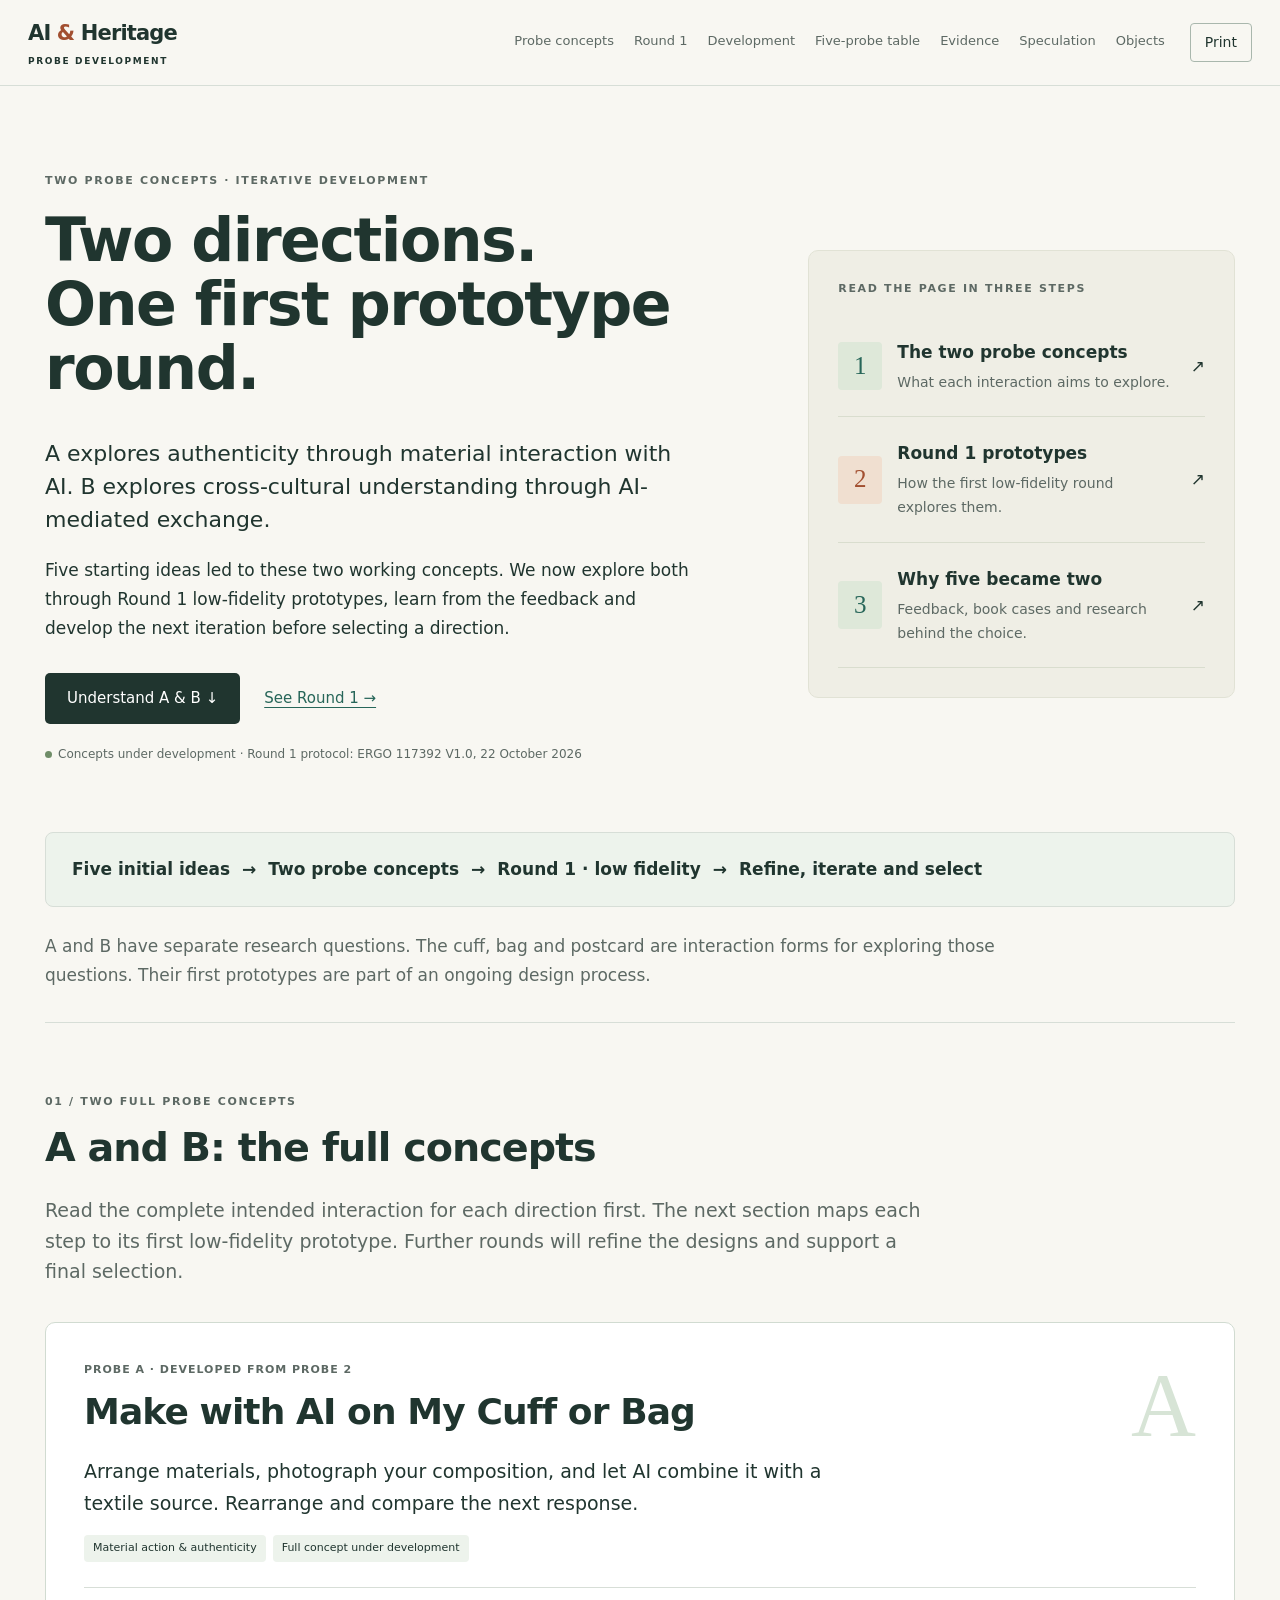
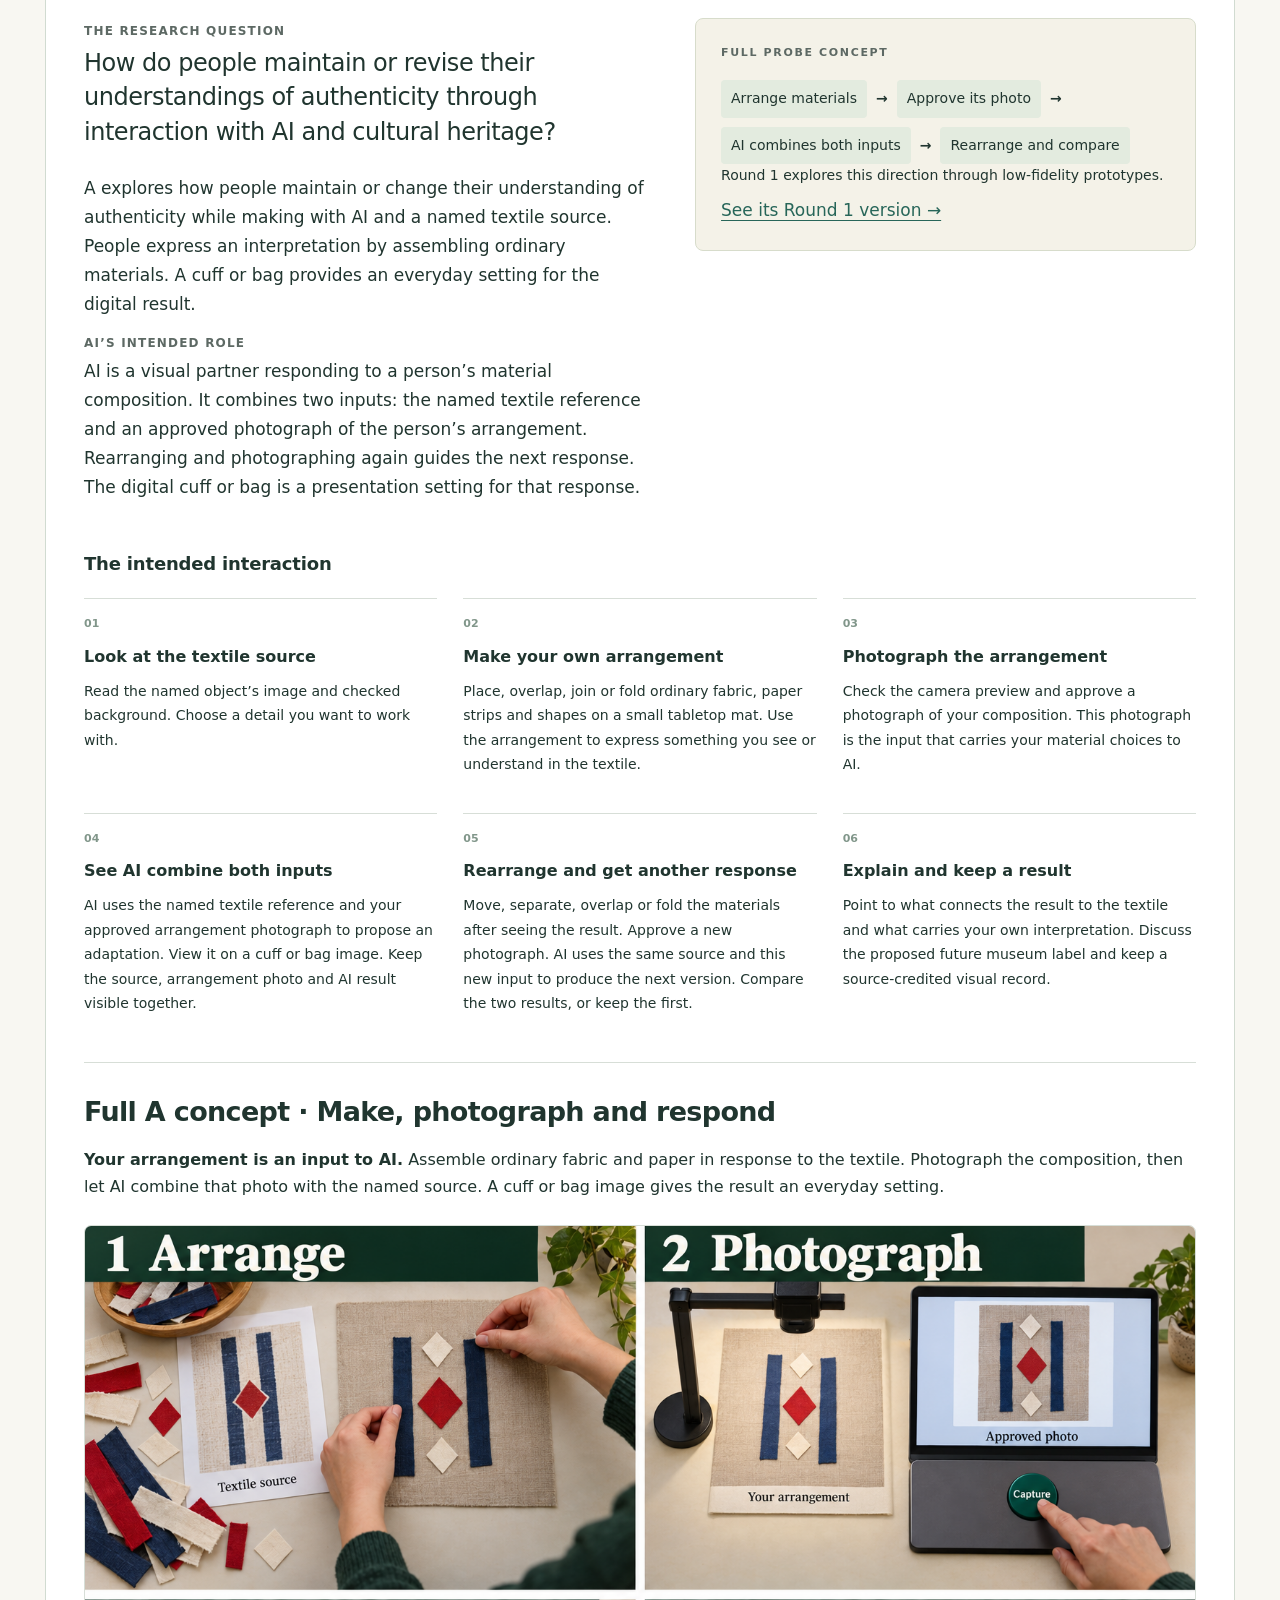
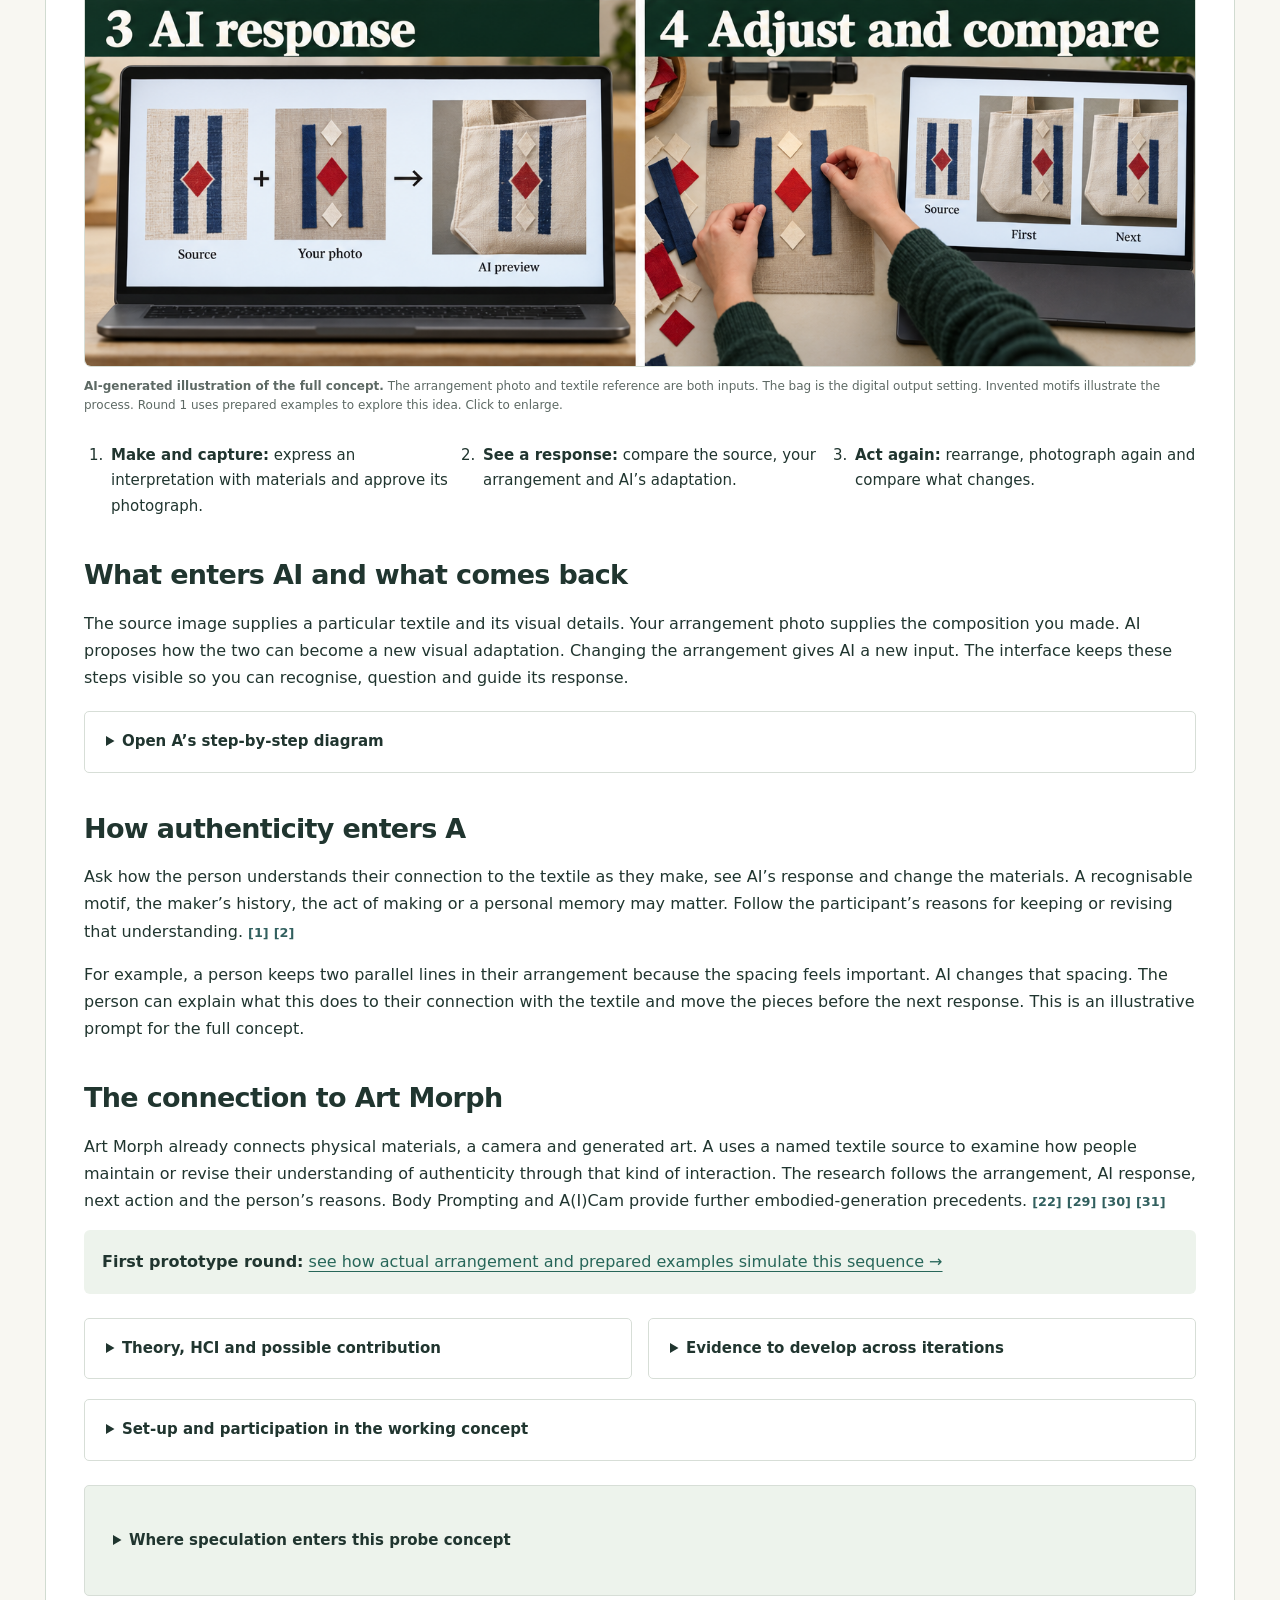
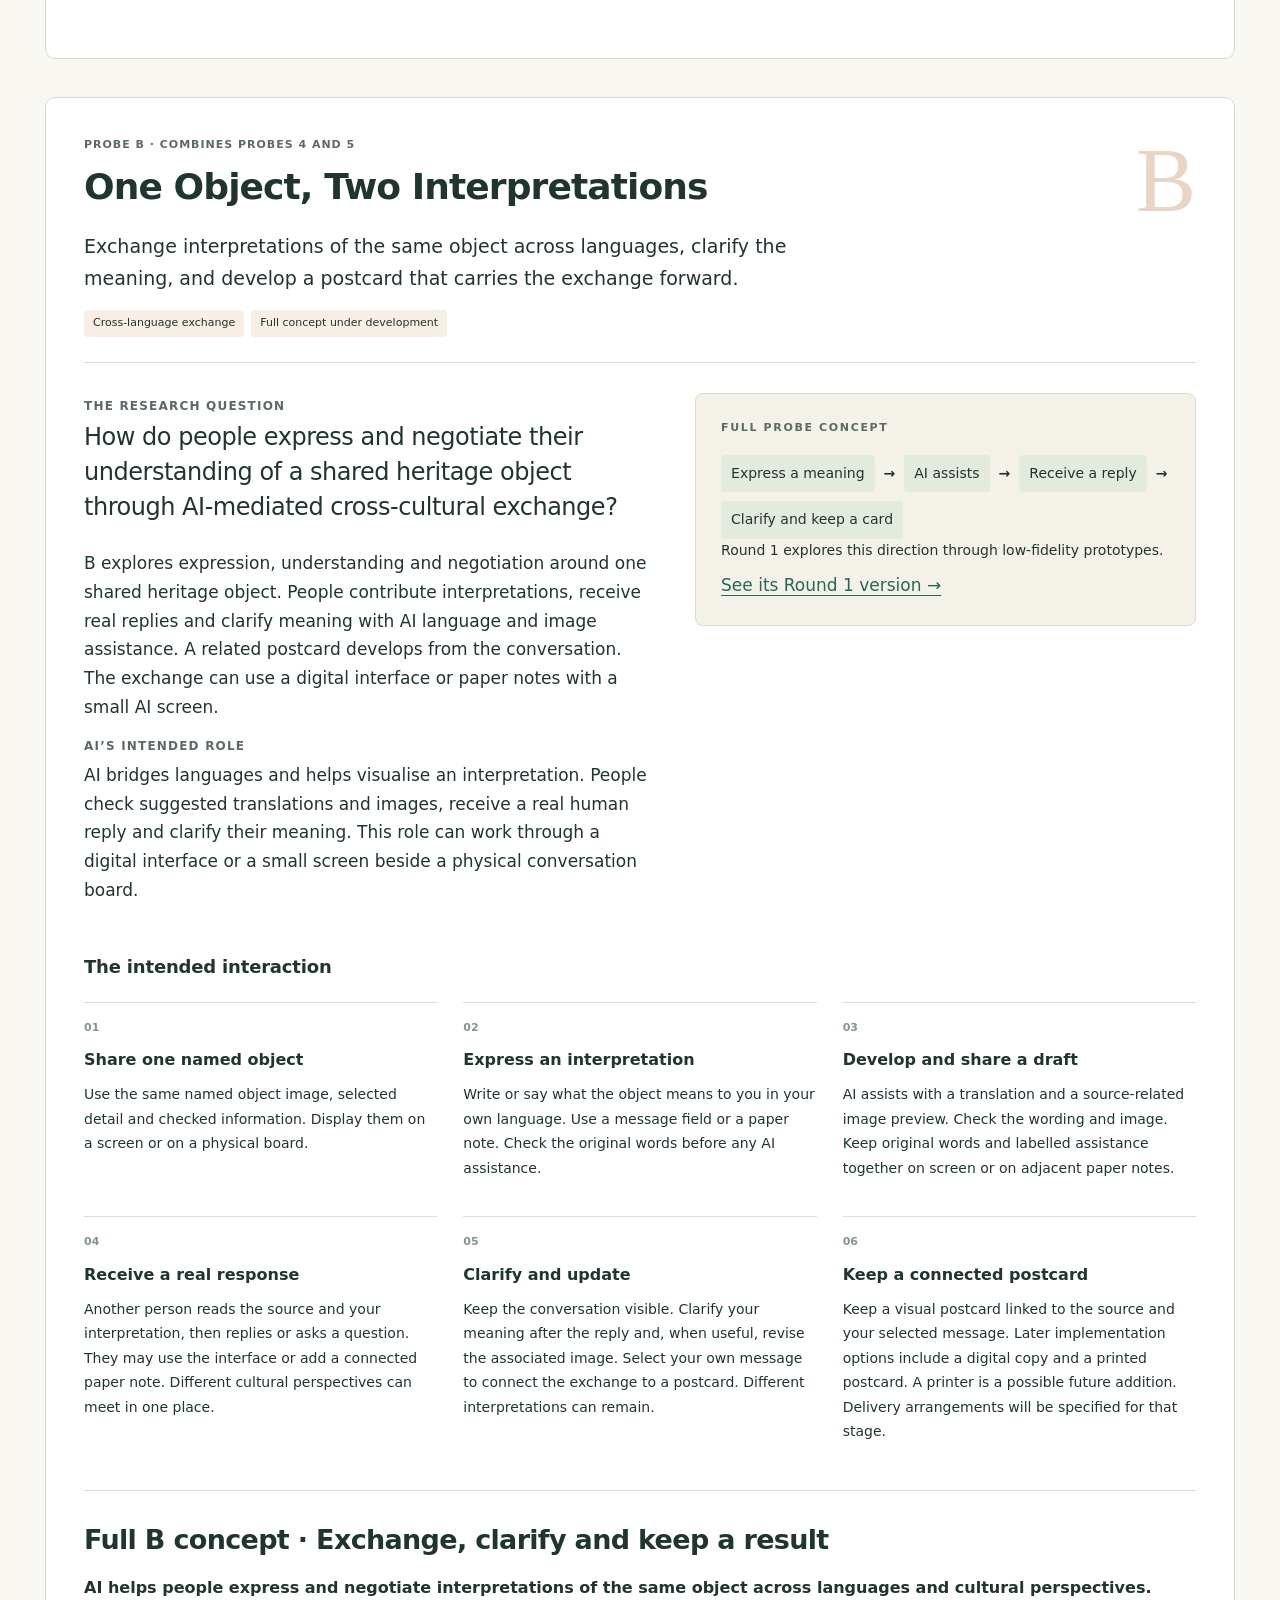
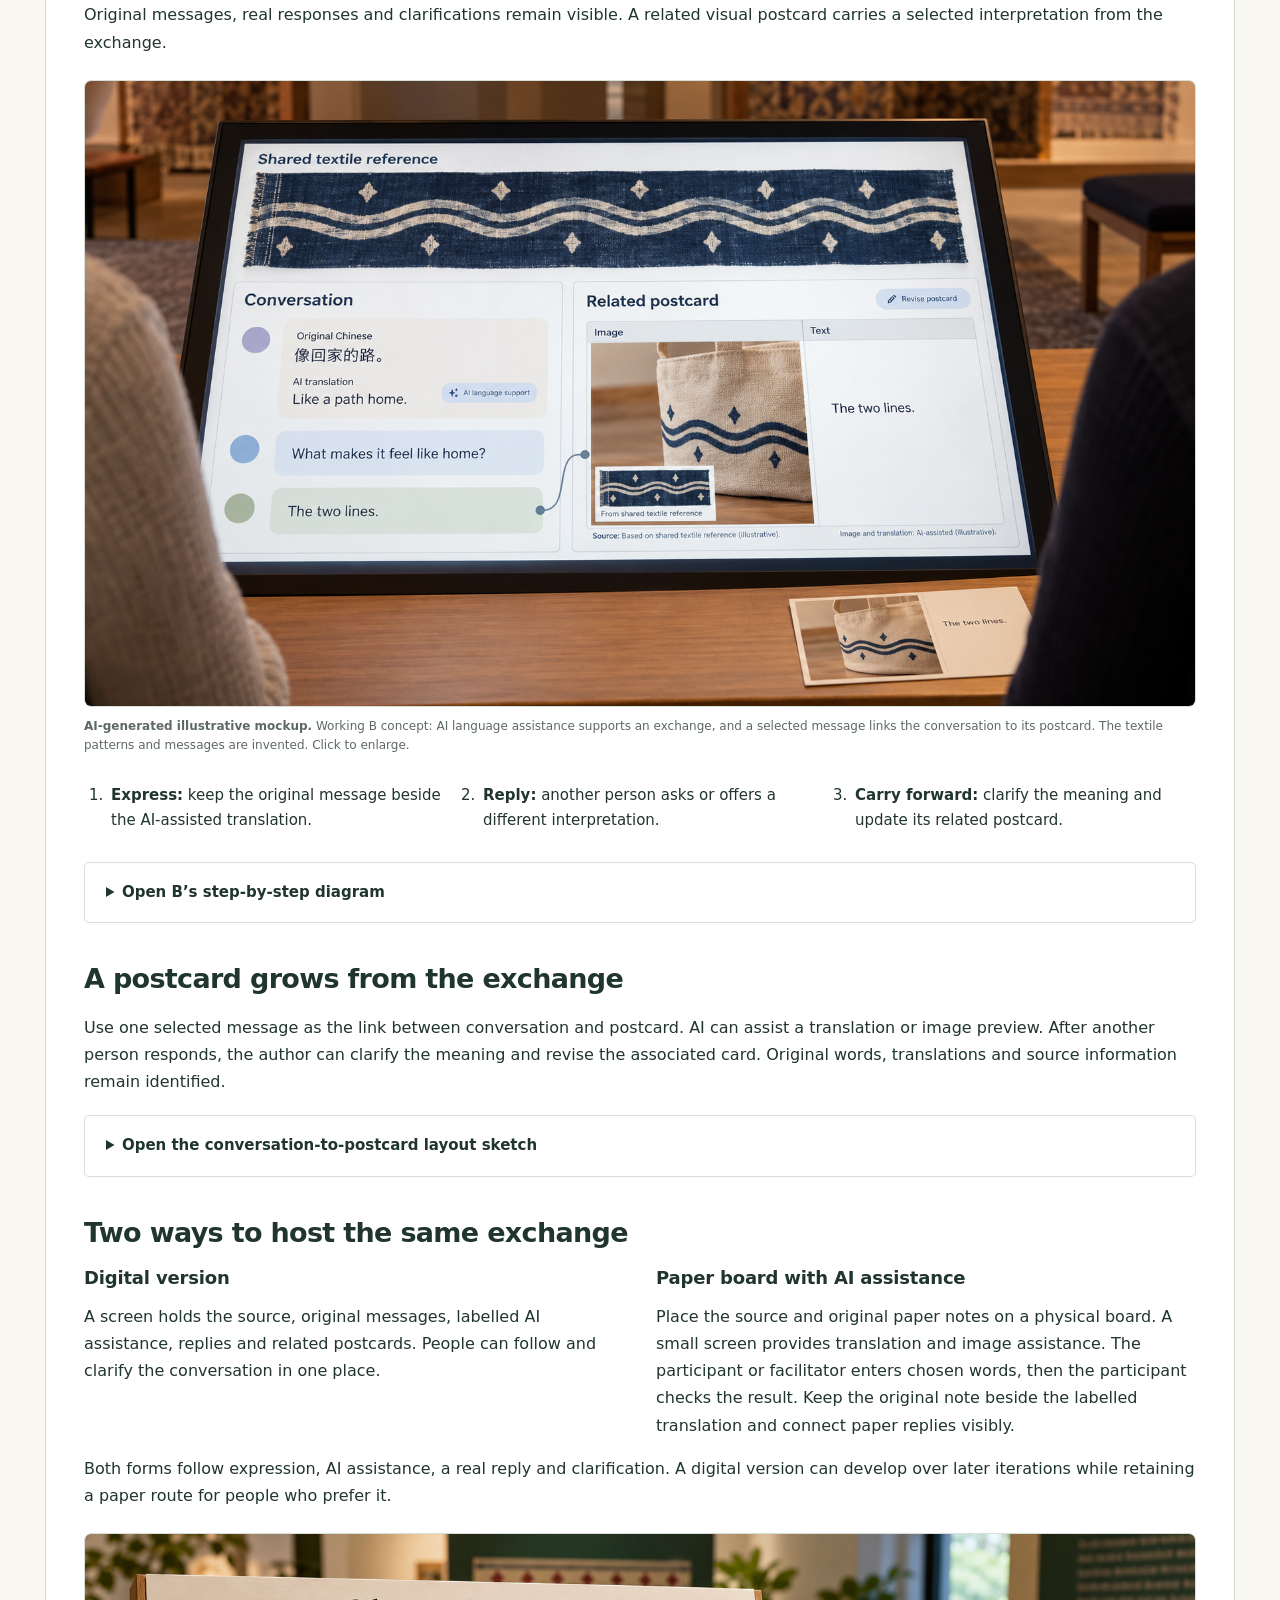
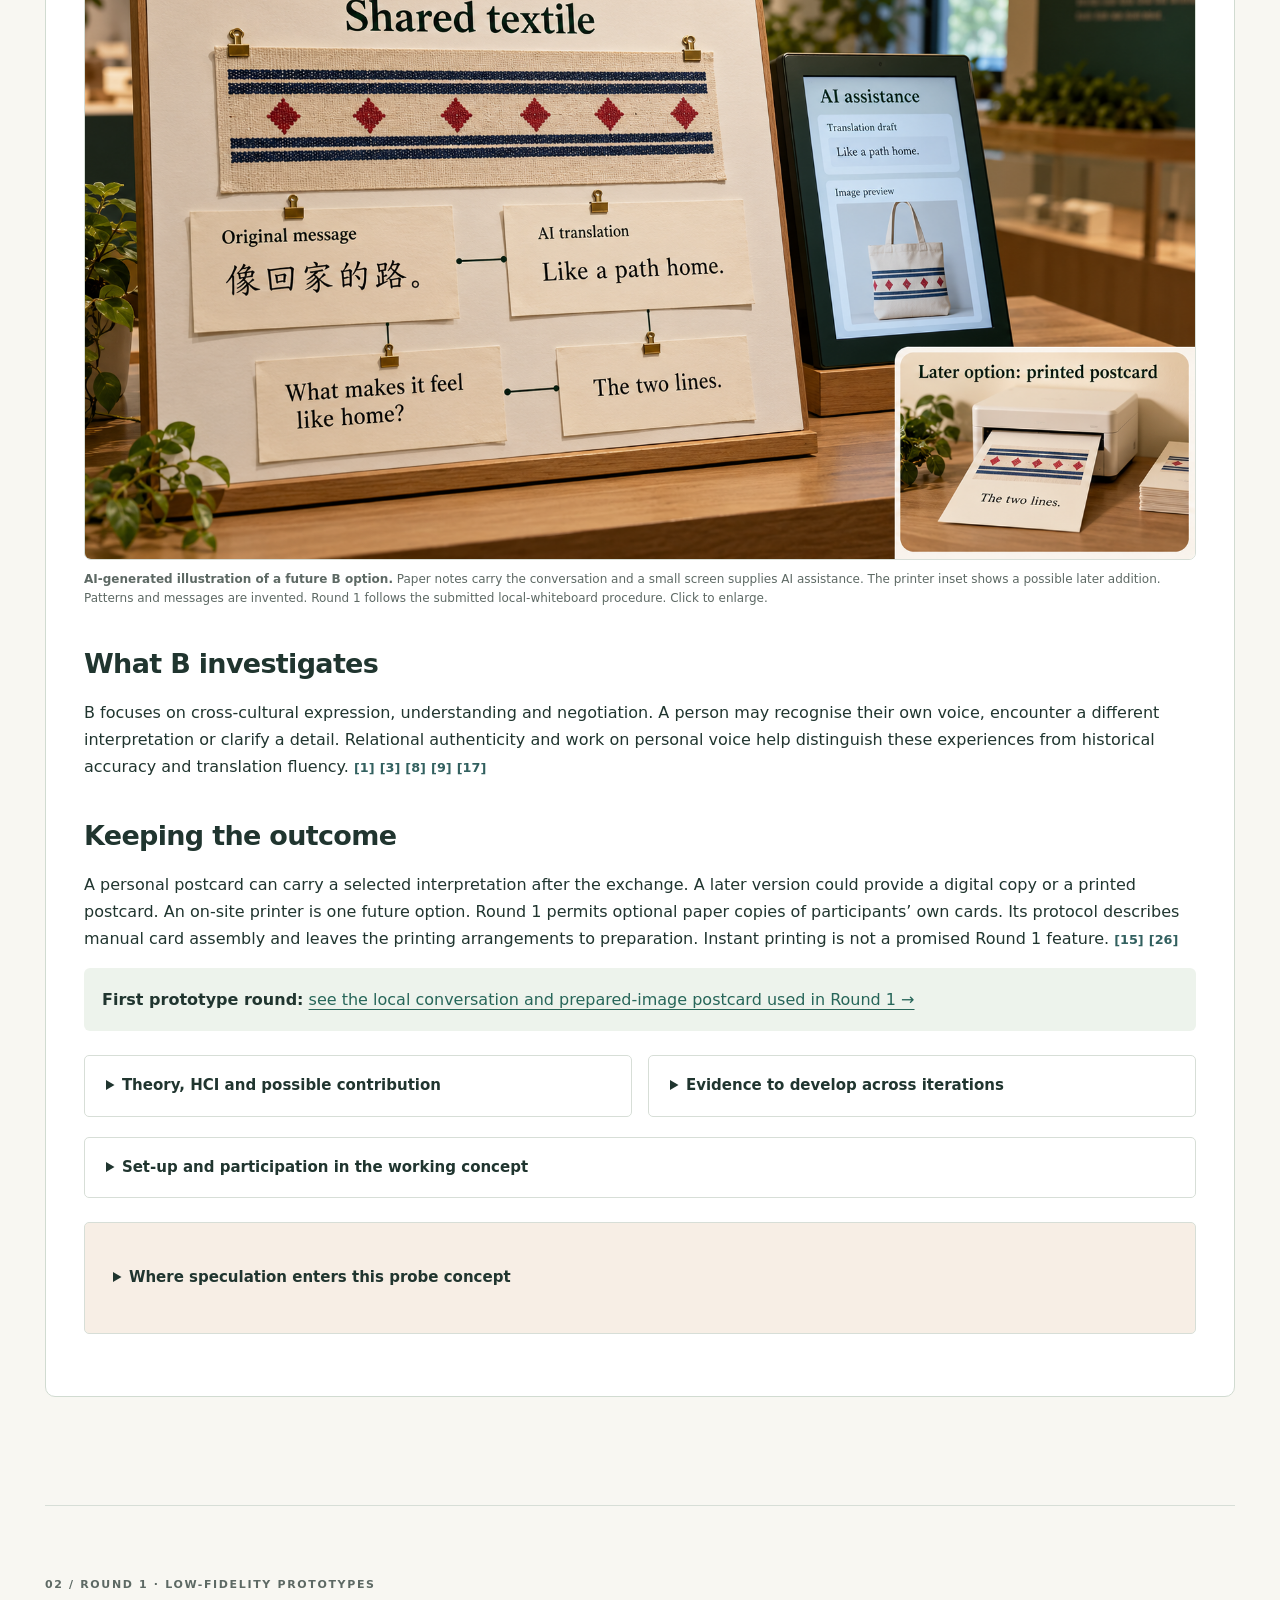
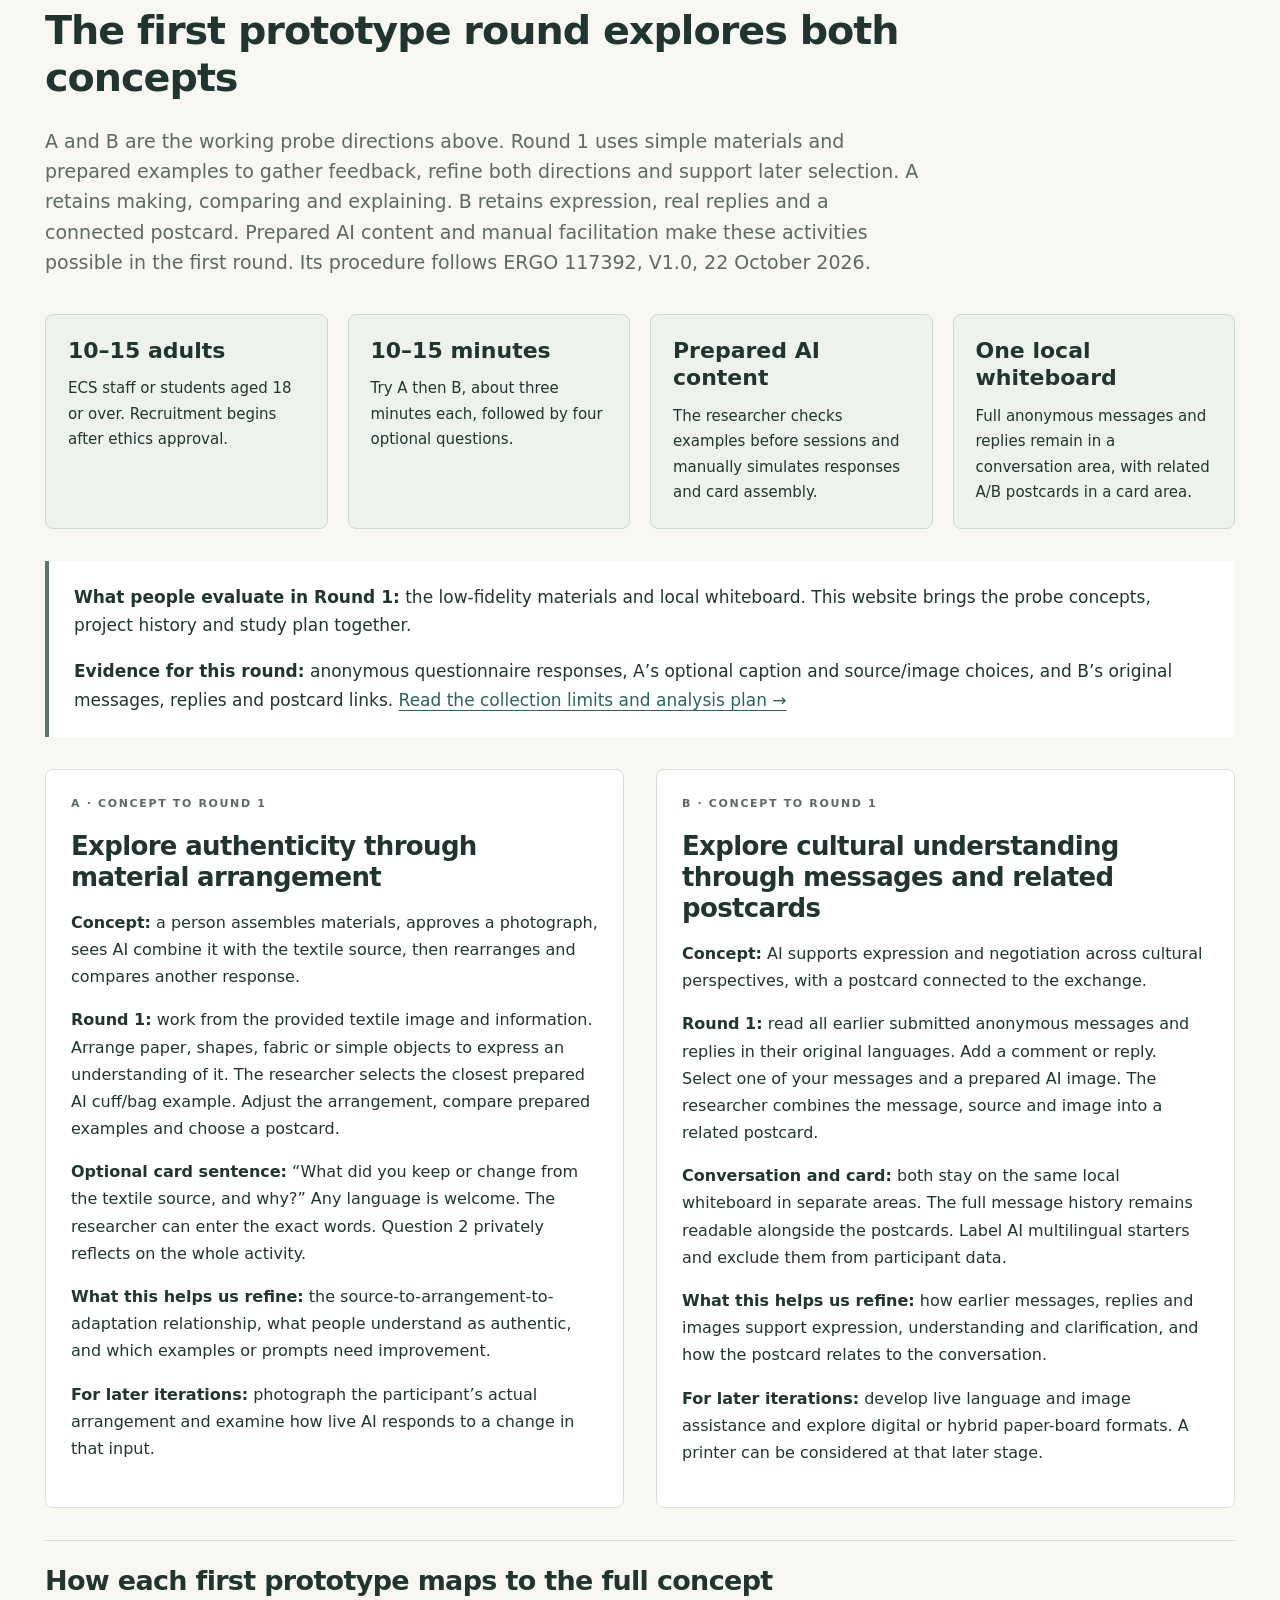
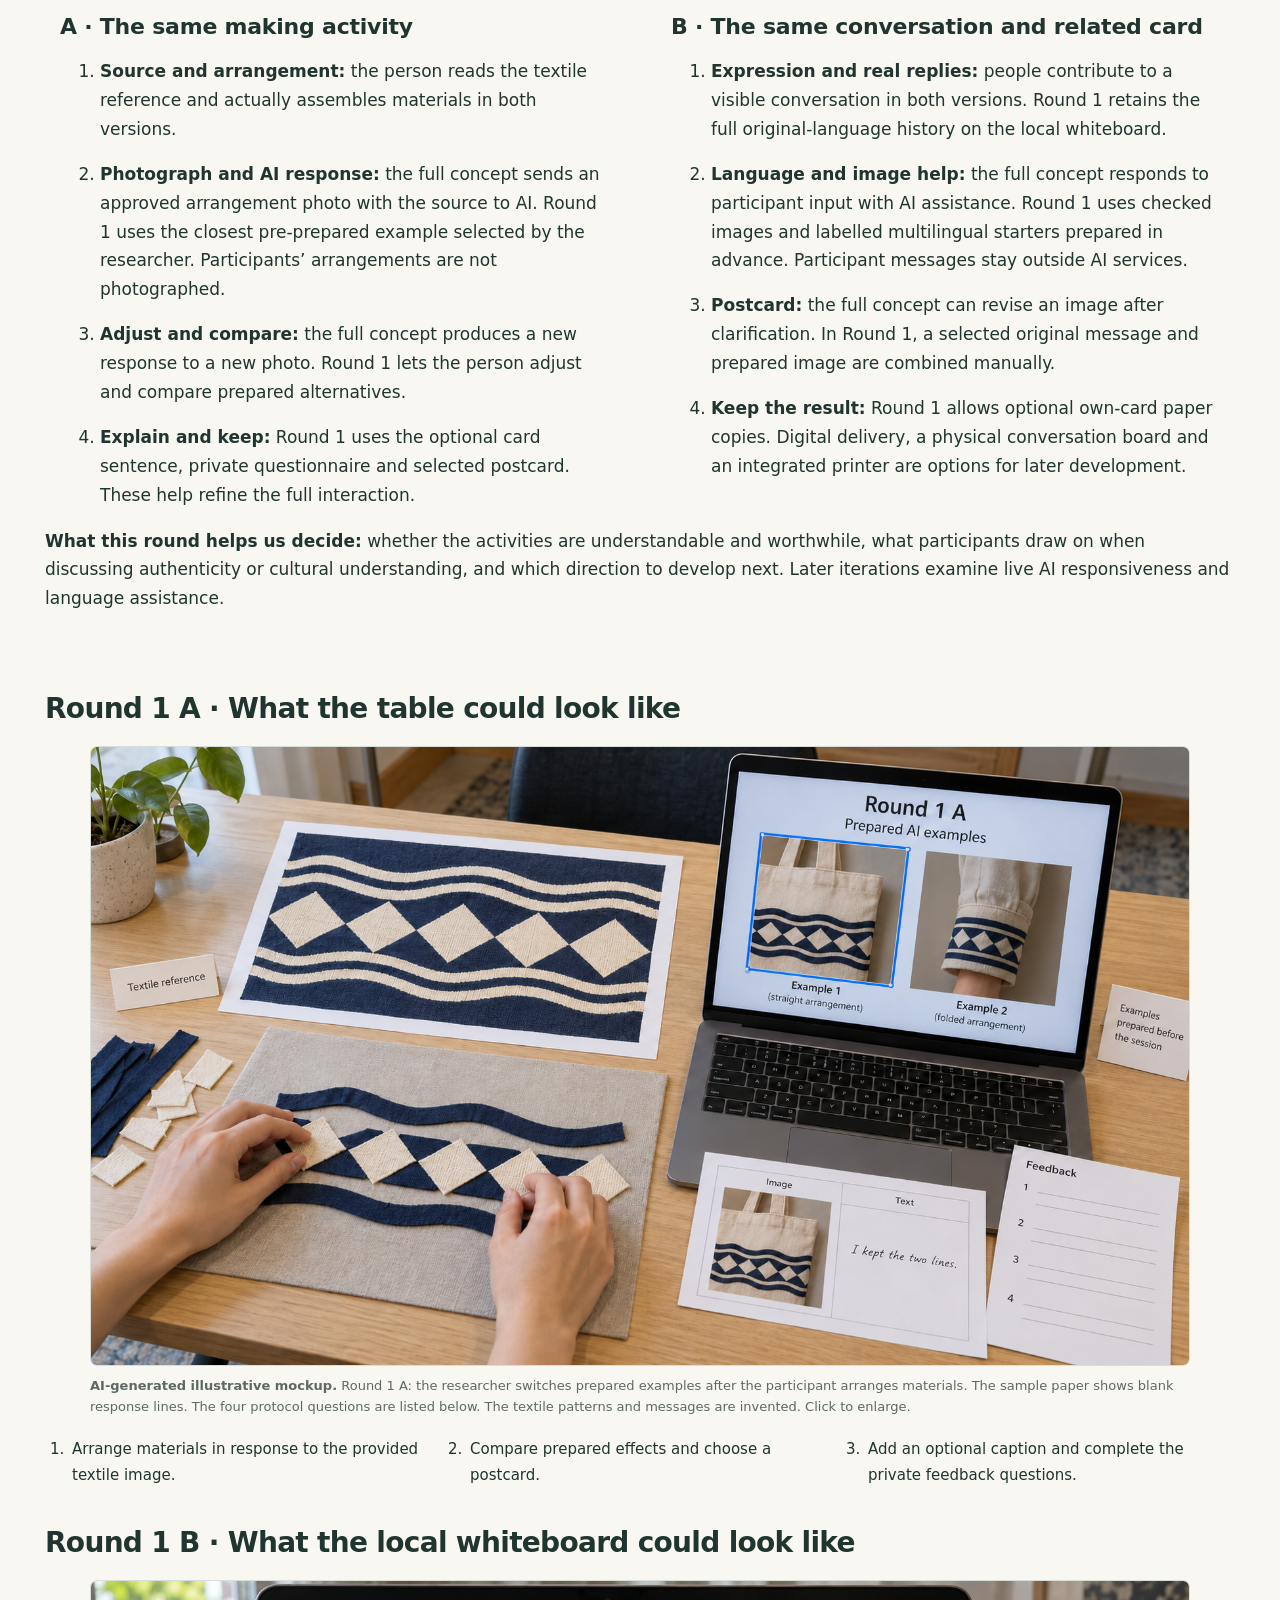
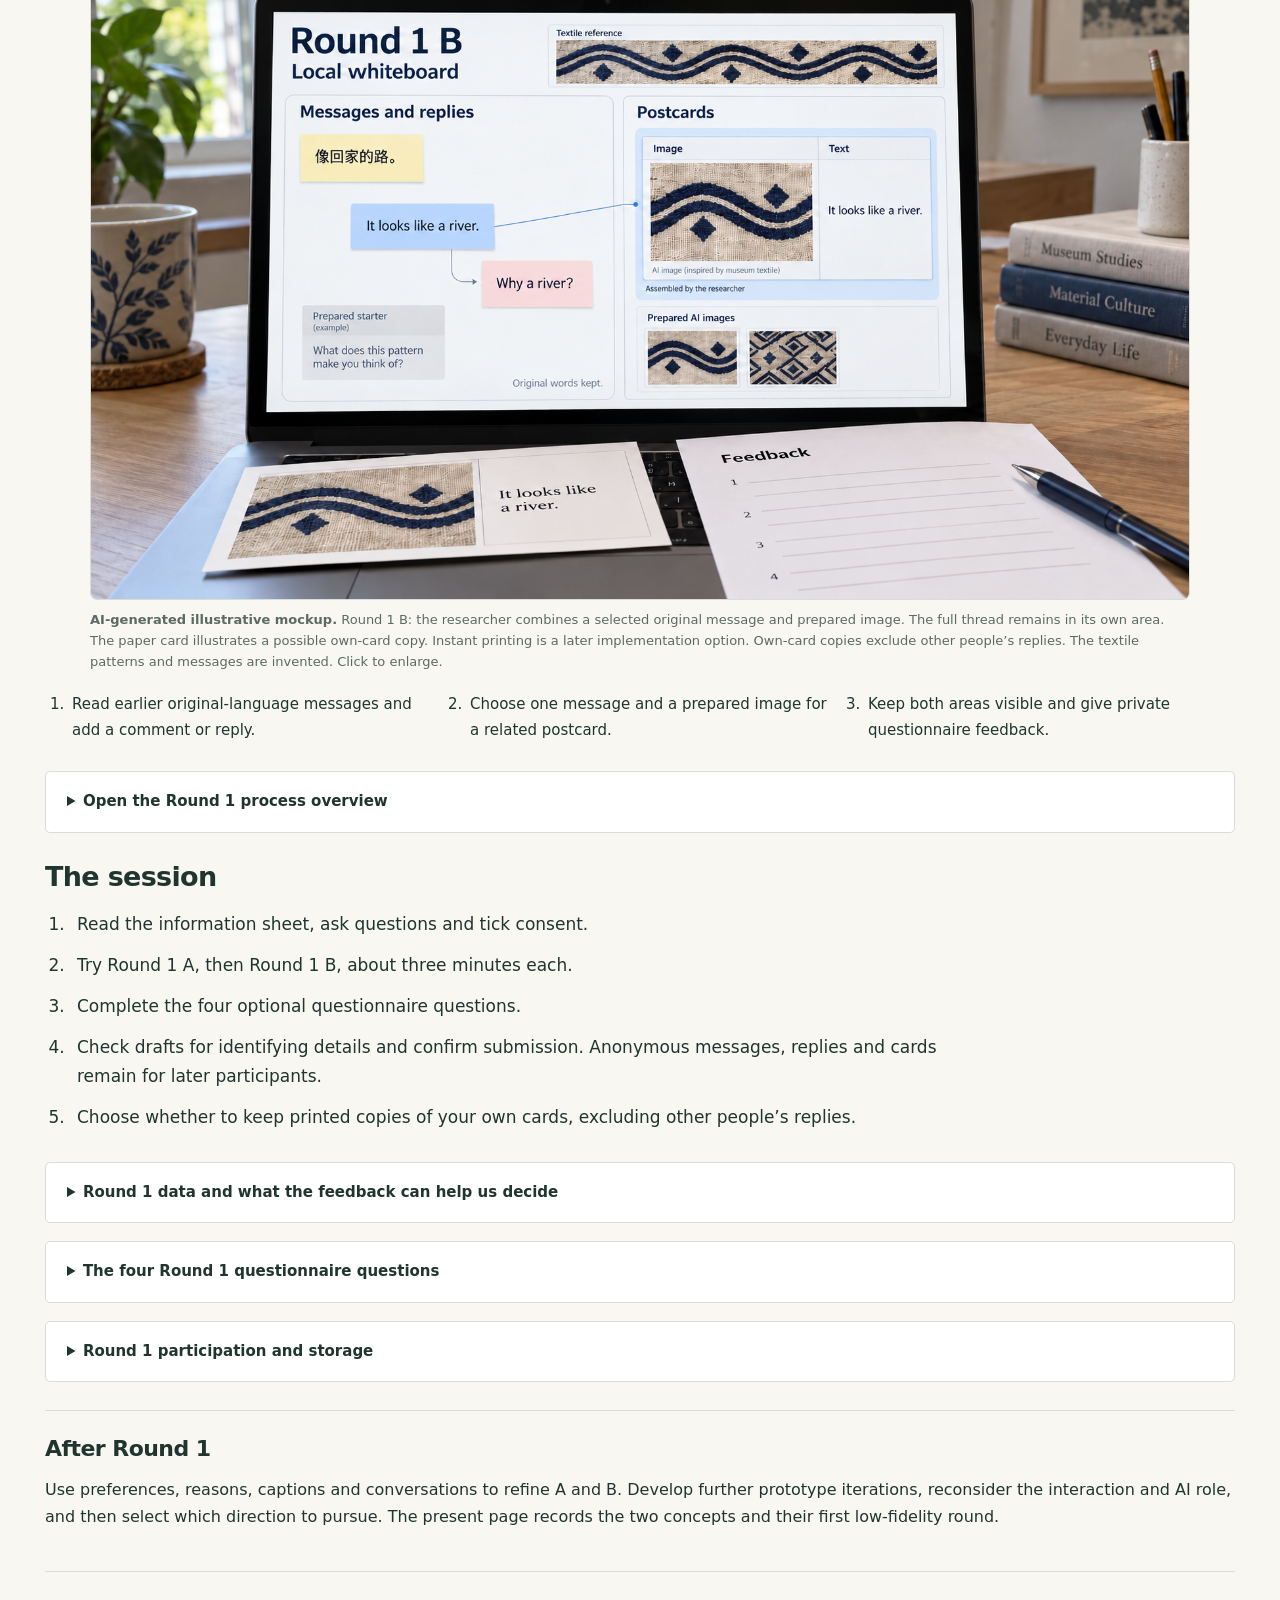
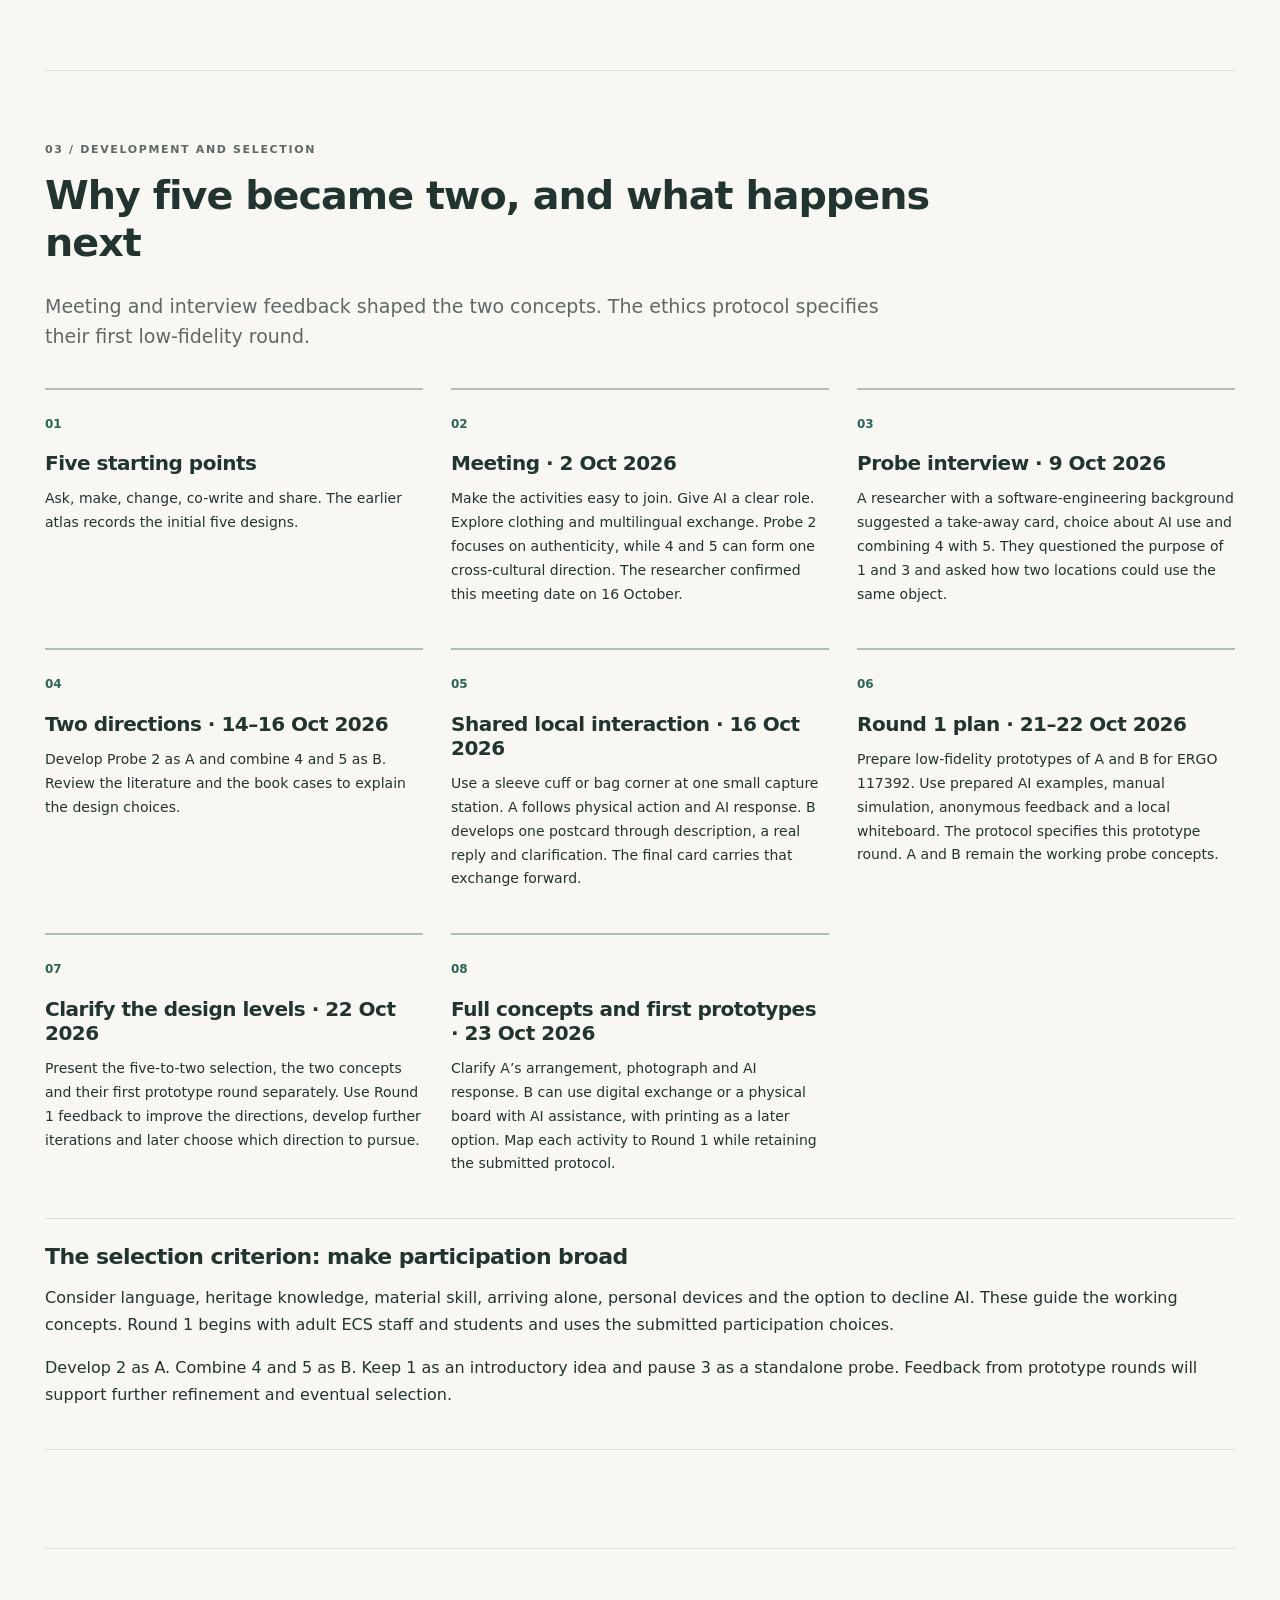
==== commit 2bef3f7f: "Clarify full probe interactions and map them to Round 1 prototypes" ====
--- a/index.html
+++ b/index.html
@@ -1,33 +1,37 @@
-<!doctype html><html lang="en"><head><meta charset="utf-8"><meta name="viewport" content="width=device-width,initial-scale=1"><meta name="description" content="Two working heritage AI probe concepts, the five-to-two selection, and their first low-fidelity prototype round under ERGO 117392."><title>AI &amp; Heritage · Probe Concepts and Round 1</title><link rel="stylesheet" href="styles.css"><script src="app.js" defer></script></head><body><a class="skip-link" href="#main">Skip to content</a><header class="site-header"><a class="brand" href="#overview">AI <span>&amp;</span> Heritage<small>PROBE DEVELOPMENT</small></a><nav aria-label="Main navigation"><a href="#directions">Probe concepts</a><a href="#evaluation">Round 1</a><a href="#iteration">Development</a><a href="#comparison">Five-probe table</a><a href="#evidence">Evidence</a><a href="#speculation">Speculation</a><a href="#objects">Objects</a></nav><button id="print" class="quiet-button" type="button">Print</button></header><main id="main"><section class="hero" id="overview"><div class="hero-copy"><span class="eyebrow">TWO PROBE CONCEPTS · ITERATIVE DEVELOPMENT</span><h1>Two directions.<br>One first prototype round.</h1><p class="hero-lead">A explores authenticity through material interaction with AI. B explores cross-cultural understanding through AI-mediated exchange.</p><p>Five starting ideas led to these two working concepts. We now explore both through Round 1 low-fidelity prototypes, learn from the feedback and develop the next iteration before selecting a direction.</p><div class="hero-actions"><a class="button" href="#directions">Understand A &amp; B ↓</a><a class="text-link" href="#evaluation">See Round 1 →</a></div><p class="status-line"><span class="status-dot"></span>Concepts under development · Round 1 protocol: ERGO 117392 V1.0, 22 October 2026</p></div><aside class="reading-guide"><span class="eyebrow">READ THE PAGE IN THREE STEPS</span><a href="#directions"><span class="mini-letter a">1</span><div><b>The two probe concepts</b><p>What each interaction aims to explore.</p></div><span>↗</span></a><a href="#evaluation"><span class="mini-letter b">2</span><div><b>Round 1 prototypes</b><p>How the first low-fidelity round explores them.</p></div><span>↗</span></a><a href="#comparison"><span class="mini-letter a">3</span><div><b>Why five became two</b><p>Feedback, book cases and research behind the choice.</p></div><span>↗</span></a></aside></section><div class="development-path" aria-label="Development path"><span>Five initial ideas</span><b>→</b><span>Two probe concepts</span><b>→</b><span>Round 1 · low fidelity</span><b>→</b><span>Refine, iterate and select</span></div><p class="scope-note">A and B have separate research questions. The cuff, bag and postcard are interaction forms for exploring those questions. Their first prototypes are part of an ongoing design process.</p><section id="directions"><div class="section-heading"><span class="eyebrow">01 / TWO WORKING PROBE CONCEPTS</span><h2>A and B: the selected directions</h2><p class="section-intro">These concepts describe the intended interactions and research questions. The first low-fidelity round below explores them through a simpler implementation.</p></div><article class="direction direction-a" id="probe-a"><div class="direction-head"><div><span class="route-label">PROBE A · Developed from Probe 2</span><h3>Make with AI on My Cuff or Bag</h3><p class="direction-summary">Explore a source pattern on a cuff or bag, respond to the AI preview with a material action, then compare what changes.</p><div class="chips"><span>Material action & authenticity</span><span>Working concept under development</span></div></div><span class="direction-letter" aria-hidden="true">A</span></div>
-    <div class="direction-opening"><div><h4>The research question</h4><p class="research-question">How do people maintain or revise their understandings of authenticity through interaction with AI and cultural heritage?</p><p>A explores how material actions and AI image responses affect a person’s understanding of authenticity. A named textile object supplies the source. The cuff or bag is one everyday way to encounter its patterns.</p><h4>AI’s intended role</h4><p>In the working concept, AI adapts a named source pattern to an approved local cuff or bag photograph. The person’s next fold or position change becomes the next input. The source, photograph and AI preview remain visible together.</p></div><div><div class="live-sketch"><span class="eyebrow">WORKING PROBE CONCEPT</span><div class="sketch-flow"><span>Approve a photo</span><b>→</b><span>See AI’s preview</span><b>→</b><span>Fold or reposition</span><b>→</b><span>Compare the next response</span></div><p>Round 1 explores this direction through low-fidelity prototypes.</p><a href="#round1-a">See its Round 1 version →</a></div></div></div><h4 class="subsection-title">The intended interaction</h4><ol class="workflow"><li><b>Choose a source and item</b><p>Read the textile object’s information and select a detail. Choose a cuff or bag area, with a study item available.</p></li><li><b>Approve a small photograph</b><p>Place the chosen area in the fixed tabletop window. Check and approve the local photograph.</p></li><li><b>See AI’s first preview</b><p>AI combines the source detail and approved photograph to propose a digital pattern preview.</p></li><li><b>Make a physical response</b><p>Fold, flatten or reposition the material after seeing the preview. Approve another local photograph, or keep the current result.</p></li><li><b>Compare and explain</b><p>Compare the two actual previews. Point to a change and explain what it carries from the source or your own experience.</p></li><li><b>Reflect and keep the result</b><p>Discuss the clearly labelled future museum arrangement and keep a source-credited visual record.</p></li></ol><div class="implementation" id="a-design"><h3>The working A concept</h3><p><b>A person’s material action guides AI’s next visual response.</b> Place one cuff or bag area in a small fixed camera window. Keep the named source, approved local photograph and AI preview visible together. A study item or prepared input offers another way to join.</p>
-<figure class="design-figure ai-mockup "><a href="assets/design/a-concept-mockup.png" target="_blank" rel="noopener"><img src="assets/design/a-concept-mockup.png" width="2117" height="743" loading="lazy" alt="Three intended A concept scenes show a plain physical cuff, a digital textile-pattern preview, a fold and comparison of the next AI preview"></a><figcaption><b>AI-generated illustrative mockup.</b> Working A concept: a physical fold guides the next digital preview. The real cuff remains plain. Round 1 uses prepared examples. The textile patterns and messages are invented. Click to enlarge.</figcaption></figure>
-<ol class="mockup-steps"><li><b>See:</b> compare the source with the first digital preview.</li><li><b>Act:</b> fold or reposition the plain material.</li><li><b>Explain:</b> compare the response and say what keeps a connection to the source.</li></ol><h3 id="a-turns">The intended sequence, with plain labels</h3><details class="diagram-detail"><summary>Open A’s step-by-step diagram</summary><figure class="design-figure"><a href="assets/design/a-data-flow.svg" target="_blank" rel="noopener"><img src="assets/design/a-data-flow.svg" width="1440" height="780" alt="Source object and first photo lead to a first AI preview, a physical adjustment, a second photo and next AI preview, then a participant explanation"></a><figcaption>The earlier letter codes have been replaced by names. Photographs and model responses belong to the working concept. This round’s collection limits are specified in Round 1.</figcaption></figure></details>
-<h3 id="a-authenticity">How authenticity enters A</h3><p>Ask what the person keeps or changes in their understanding of authenticity as the source pattern enters a new material and personal setting. They may draw on resemblance, a maker’s history, a material relationship or something from their own life. Treat liking, control and authenticity as separate judgments. <a class="citation" href="#ref-1" aria-label="Reference 1">[1]</a> <a class="citation" href="#ref-2" aria-label="Reference 2">[2]</a></p>
-<h3 id="a-art-morph">The connection to Art Morph</h3><p>Art Morph already links physical materials, a camera and generated images. A builds its research focus around a named heritage source and people’s reasons for maintaining or revising what feels authentic. The potential contribution is an account of that process, developed through iterative research. Body Prompting and A(I)Cam provide further embodied-generation precedents. <a class="citation" href="#ref-22" aria-label="Reference 22">[22]</a> <a class="citation" href="#ref-29" aria-label="Reference 29">[29]</a> <a class="citation" href="#ref-30" aria-label="Reference 30">[30]</a> <a class="citation" href="#ref-31" aria-label="Reference 31">[31]</a></p>
-<p class="round-link"><b>First prototype round:</b> <a href="#round1-a">see how prepared examples and material arrangement explore A in Round 1 →</a></p></div>
-    <div class="detail-grid"><details><summary>Theory, HCI and possible contribution</summary><h4>Connections between people and objects</h4><p>Relational authenticity asks how a connection becomes meaningful through objects, people, making and history. We follow the connections visitors themselves describe. <a class="citation" href="#ref-1" aria-label="Reference 1">[1]</a></p><h4>Looking alike and having a real link</h4><p>A similar shape is one possible reason. A known maker, source or history gives another kind of link. The personal item and original work each retain their own materials and histories. <a class="citation" href="#ref-2" aria-label="Reference 2">[2]</a></p><h4>Action and response</h4><p>We examine whether a visitor can see how their material action affects AI, guide the next image and decide when the result no longer fits the source. Embodied generation already has published precedents. <a class="citation" href="#ref-22" aria-label="Reference 22">[22]</a> <a class="citation" href="#ref-29" aria-label="Reference 29">[29]</a> <a class="citation" href="#ref-30" aria-label="Reference 30">[30]</a></p><h4>What the research could contribute</h4><p>The candidate contribution is an account of how visitors maintain or change their grounds for a connection to one named heritage object during material interaction with AI. The interaction technique has close precedents. A contribution would need evidence from the action sequence and the visitor’s reasons. <a class="citation" href="#ref-1" aria-label="Reference 1">[1]</a> <a class="citation" href="#ref-2" aria-label="Reference 2">[2]</a> <a class="citation" href="#ref-6" aria-label="Reference 6">[6]</a> <a class="citation" href="#ref-7" aria-label="Reference 7">[7]</a> <a class="citation" href="#ref-12" aria-label="Reference 12">[12]</a> <a class="citation" href="#ref-22" aria-label="Reference 22">[22]</a> <a class="citation" href="#ref-29" aria-label="Reference 29">[29]</a> <a class="citation" href="#ref-30" aria-label="Reference 30">[30]</a></p></details><details><summary>Evidence to develop across iterations</summary><p>For a later working-prototype study, a proposed record could link the source, approved photographs, AI previews, physical adjustments and participant explanations. The collection method would be specified in that study’s protocol. Round 1 uses the smaller, separate data set described below.</p><p>The working-prototype research would follow how people connect their actions, AI responses, the source work and their own experience. Round 1 first gathers written authenticity reflections, optional captions and source/image choices.</p><p>Use Round 1 feedback to refine the task, examples and research prompts. Later iterations can test the live action-and-response loop and choose a detailed study method.</p><a href="#round1-data">Read the separate Round 1 data plan →</a></details></div>
-    <details><summary>Set-up and participation in the working concept</summary><p>One permitted source detail and fact card, a fixed camera, a small tabletop window, one screen and one image-conditioned generation service. Visitors choose a cuff or bag corner. A plain study cuff or bag panel provides an alternative. Begin with two deliberate captures.</p><p>Offer seated access, a plain study item and a helper who follows the visitor’s directions. People can point, speak or select a prepared outline. Explain and record the chosen capture route. AI use remains a choice.</p><p>The concept includes a route using the source and local item without generation. The person can keep a plain source-labelled record. Round 1 separately permits skipping or discarding drafts under its submitted protocol.</p></details>
-    <details class="speculative-use"><summary>Where speculation enters this probe concept</summary><p>Imagine a museum that shares a textile work as changing digital patterns for visitors’ own cuffs and bags. Its label says “Each version continues the original work”. Looking at your two previews, what would you keep, change or rename in that museum?</p><p>The two actual previews and the clearly fictional label make this future museum concrete. Visitors can discuss how personal use carries a source forward, what should remain recognisable and how the artist and source should be credited. Their own answer guides the discussion.</p><p>Book support: <a href="#excerpt-1">Passage 1</a>, <a href="#excerpt-3">Passage 3</a>, <a href="#excerpt-4">Passage 4</a>, <a href="#excerpt-5">Passage 5</a>, <a href="#excerpt-8">Passage 8</a>, <a href="#excerpt-10">Passage 10</a>, <a href="#excerpt-11">Passage 11</a>. <a class="citation" href="#ref-21" aria-label="Reference 21">[21]</a></p><p>The book-based future scenario explains the concept. Round 1 follows the submitted activities and questionnaire below.</p></details></article><article class="direction direction-b" id="probe-b"><div class="direction-head"><div><span class="route-label">PROBE B · Combines Probes 4 and 5</span><h3>One Object, Two Interpretations</h3><p class="direction-summary">Exchange interpretations of the same object across languages, clarify the meaning, and develop a postcard that carries the exchange forward.</p><div class="chips"><span>Cross-language exchange</span><span>Working concept under development</span></div></div><span class="direction-letter" aria-hidden="true">B</span></div>
-    <div class="direction-opening"><div><h4>The research question</h4><p class="research-question">How do people express and negotiate their understanding of a shared heritage object through AI-mediated cross-cultural exchange?</p><p>B explores expression and negotiation across cultural perspectives. The shared object anchors the conversation. AI offers language and image assistance, while original messages, real replies and clarifications remain visible. A related postcard develops from the exchange.</p><h4>AI’s intended role</h4><p>In the working concept, AI bridges languages and helps visualise an interpretation. It can assist a translation or image revision after a real response. People check their own expression and retain the original messages and conversation.</p></div><div><div class="live-sketch"><span class="eyebrow">WORKING PROBE CONCEPT</span><div class="sketch-flow"><span>Express a meaning</span><b>→</b><span>AI assists</span><b>→</b><span>Receive a reply</span><b>→</b><span>Clarify and keep a card</span></div><p>Round 1 explores this direction through low-fidelity prototypes.</p><a href="#round1-b">See its Round 1 version →</a></div></div></div><h4 class="subsection-title">The intended interaction</h4><ol class="workflow"><li><b>Share one named object</b><p>Use the same object image, selected detail and checked information. An approved cuff or bag photograph can provide a personal visual setting.</p></li><li><b>Express an interpretation</b><p>Write or say what the object means to you in your own language. Check the original words.</p></li><li><b>Develop and share a draft</b><p>AI assists with translation and a source-related image preview. Original words, labelled translation and source remain visible.</p></li><li><b>Receive a real response</b><p>Another person reads the source and interpretation, then replies, asks a question or offers a different reading.</p></li><li><b>Clarify and update</b><p>Keep the conversation visible. Clarify the words and, when useful, revise the associated image and postcard. Different interpretations can remain.</p></li><li><b>Keep a connected postcard</b><p>Choose the postcard linked to the exchange. The concept includes download or optional email delivery, with the delivery method to be specified for a later study.</p></li></ol><div class="implementation" id="b-design"><h3>The working B concept</h3><p><b>AI helps people express and negotiate interpretations of the same object across languages and cultural perspectives.</b> Original messages, real responses and clarifications remain visible. A related visual postcard carries a selected interpretation from the exchange.</p>
+<!doctype html><html lang="en"><head><meta charset="utf-8"><meta name="viewport" content="width=device-width,initial-scale=1"><meta name="description" content="Two working heritage AI probe concepts, the five-to-two selection, and their first low-fidelity prototype round under ERGO 117392."><title>AI &amp; Heritage · Probe Concepts and Round 1</title><link rel="stylesheet" href="styles.css"><script src="app.js" defer></script></head><body><a class="skip-link" href="#main">Skip to content</a><header class="site-header"><a class="brand" href="#overview">AI <span>&amp;</span> Heritage<small>PROBE DEVELOPMENT</small></a><nav aria-label="Main navigation"><a href="#directions">Probe concepts</a><a href="#evaluation">Round 1</a><a href="#iteration">Development</a><a href="#comparison">Five-probe table</a><a href="#evidence">Evidence</a><a href="#speculation">Speculation</a><a href="#objects">Objects</a></nav><button id="print" class="quiet-button" type="button">Print</button></header><main id="main"><section class="hero" id="overview"><div class="hero-copy"><span class="eyebrow">TWO PROBE CONCEPTS · ITERATIVE DEVELOPMENT</span><h1>Two directions.<br>One first prototype round.</h1><p class="hero-lead">A explores authenticity through material interaction with AI. B explores cross-cultural understanding through AI-mediated exchange.</p><p>Five starting ideas led to these two working concepts. We now explore both through Round 1 low-fidelity prototypes, learn from the feedback and develop the next iteration before selecting a direction.</p><div class="hero-actions"><a class="button" href="#directions">Understand A &amp; B ↓</a><a class="text-link" href="#evaluation">See Round 1 →</a></div><p class="status-line"><span class="status-dot"></span>Concepts under development · Round 1 protocol: ERGO 117392 V1.0, 22 October 2026</p></div><aside class="reading-guide"><span class="eyebrow">READ THE PAGE IN THREE STEPS</span><a href="#directions"><span class="mini-letter a">1</span><div><b>The two probe concepts</b><p>What each interaction aims to explore.</p></div><span>↗</span></a><a href="#evaluation"><span class="mini-letter b">2</span><div><b>Round 1 prototypes</b><p>How the first low-fidelity round explores them.</p></div><span>↗</span></a><a href="#comparison"><span class="mini-letter a">3</span><div><b>Why five became two</b><p>Feedback, book cases and research behind the choice.</p></div><span>↗</span></a></aside></section><div class="development-path" aria-label="Development path"><span>Five initial ideas</span><b>→</b><span>Two probe concepts</span><b>→</b><span>Round 1 · low fidelity</span><b>→</b><span>Refine, iterate and select</span></div><p class="scope-note">A and B have separate research questions. The cuff, bag and postcard are interaction forms for exploring those questions. Their first prototypes are part of an ongoing design process.</p><section id="directions"><div class="section-heading"><span class="eyebrow">01 / TWO FULL PROBE CONCEPTS</span><h2>A and B: the full concepts</h2><p class="section-intro">Read the complete intended interaction for each direction first. The next section maps each step to its first low-fidelity prototype. Further rounds will refine the designs and support a final selection.</p></div><article class="direction direction-a" id="probe-a"><div class="direction-head"><div><span class="route-label">PROBE A · Developed from Probe 2</span><h3>Make with AI on My Cuff or Bag</h3><p class="direction-summary">Arrange materials, photograph your composition, and let AI combine it with a textile source. Rearrange and compare the next response.</p><div class="chips"><span>Material action & authenticity</span><span>Full concept under development</span></div></div><span class="direction-letter" aria-hidden="true">A</span></div>
+    <div class="direction-opening"><div><h4>The research question</h4><p class="research-question">How do people maintain or revise their understandings of authenticity through interaction with AI and cultural heritage?</p><p>A explores how people maintain or change their understanding of authenticity while making with AI and a named textile source. People express an interpretation by assembling ordinary materials. A cuff or bag provides an everyday setting for the digital result.</p><h4>AI’s intended role</h4><p>AI is a visual partner responding to a person’s material composition. It combines two inputs: the named textile reference and an approved photograph of the person’s arrangement. Rearranging and photographing again guides the next response. The digital cuff or bag is a presentation setting for that response.</p></div><div><div class="live-sketch"><span class="eyebrow">FULL PROBE CONCEPT</span><div class="sketch-flow"><span>Arrange materials</span><b>→</b><span>Approve its photo</span><b>→</b><span>AI combines both inputs</span><b>→</b><span>Rearrange and compare</span></div><p>Round 1 explores this direction through low-fidelity prototypes.</p><a href="#round1-a">See its Round 1 version →</a></div></div></div><h4 class="subsection-title">The intended interaction</h4><ol class="workflow"><li><b>Look at the textile source</b><p>Read the named object’s image and checked background. Choose a detail you want to work with.</p></li><li><b>Make your own arrangement</b><p>Place, overlap, join or fold ordinary fabric, paper strips and shapes on a small tabletop mat. Use the arrangement to express something you see or understand in the textile.</p></li><li><b>Photograph the arrangement</b><p>Check the camera preview and approve a photograph of your composition. This photograph is the input that carries your material choices to AI.</p></li><li><b>See AI combine both inputs</b><p>AI uses the named textile reference and your approved arrangement photograph to propose an adaptation. View it on a cuff or bag image. Keep the source, arrangement photo and AI result visible together.</p></li><li><b>Rearrange and get another response</b><p>Move, separate, overlap or fold the materials after seeing the result. Approve a new photograph. AI uses the same source and this new input to produce the next version. Compare the two results, or keep the first.</p></li><li><b>Explain and keep a result</b><p>Point to what connects the result to the textile and what carries your own interpretation. Discuss the proposed future museum label and keep a source-credited visual record.</p></li></ol><div class="implementation" id="a-design"><h3>Full A concept · Make, photograph and respond</h3><p><b>Your arrangement is an input to AI.</b> Assemble ordinary fabric and paper in response to the textile. Photograph the composition, then let AI combine that photo with the named source. A cuff or bag image gives the result an everyday setting.</p>
+<figure class="design-figure ai-mockup"><a href="assets/design/a-concept-mockup.png" target="_blank" rel="noopener"><img src="assets/design/a-concept-mockup.png" width="1536" height="1024" loading="lazy" alt="Full A in four scenes: arrange loose materials, approve a photograph, combine the textile source and arrangement photo with AI, then rearrange and compare the next response"></a><figcaption><b>AI-generated illustration of the full concept.</b> The arrangement photo and textile reference are both inputs. The bag is the digital output setting. Invented motifs illustrate the process. Round 1 uses prepared examples to explore this idea. Click to enlarge.</figcaption></figure>
+<ol class="mockup-steps"><li><b>Make and capture:</b> express an interpretation with materials and approve its photograph.</li><li><b>See a response:</b> compare the source, your arrangement and AI’s adaptation.</li><li><b>Act again:</b> rearrange, photograph again and compare what changes.</li></ol>
+<h3 id="a-turns">What enters AI and what comes back</h3><p>The source image supplies a particular textile and its visual details. Your arrangement photo supplies the composition you made. AI proposes how the two can become a new visual adaptation. Changing the arrangement gives AI a new input. The interface keeps these steps visible so you can recognise, question and guide its response.</p>
+<details class="diagram-detail"><summary>Open A’s step-by-step diagram</summary><figure class="design-figure"><a href="assets/design/a-data-flow.svg" target="_blank" rel="noopener"><img src="assets/design/a-data-flow.svg" width="1440" height="780" alt="Named textile and approved material arrangement photograph enter AI, followed by rearrangement, another photograph, a new result and comparison"></a><figcaption>Full concept. The capture and live response are developed in later iterations. The first-round version is described below.</figcaption></figure></details>
+<h3 id="a-authenticity">How authenticity enters A</h3><p>Ask how the person understands their connection to the textile as they make, see AI’s response and change the materials. A recognisable motif, the maker’s history, the act of making or a personal memory may matter. Follow the participant’s reasons for keeping or revising that understanding. <a class="citation" href="#ref-1" aria-label="Reference 1">[1]</a> <a class="citation" href="#ref-2" aria-label="Reference 2">[2]</a></p><p>For example, a person keeps two parallel lines in their arrangement because the spacing feels important. AI changes that spacing. The person can explain what this does to their connection with the textile and move the pieces before the next response. This is an illustrative prompt for the full concept.</p>
+<h3 id="a-art-morph">The connection to Art Morph</h3><p>Art Morph already connects physical materials, a camera and generated art. A uses a named textile source to examine how people maintain or revise their understanding of authenticity through that kind of interaction. The research follows the arrangement, AI response, next action and the person’s reasons. Body Prompting and A(I)Cam provide further embodied-generation precedents. <a class="citation" href="#ref-22" aria-label="Reference 22">[22]</a> <a class="citation" href="#ref-29" aria-label="Reference 29">[29]</a> <a class="citation" href="#ref-30" aria-label="Reference 30">[30]</a> <a class="citation" href="#ref-31" aria-label="Reference 31">[31]</a></p>
+<p class="round-link"><b>First prototype round:</b> <a href="#round1-a">see how actual arrangement and prepared examples simulate this sequence →</a></p></div>
+    <div class="detail-grid"><details><summary>Theory, HCI and possible contribution</summary><h4>Connections between people and objects</h4><p>Relational authenticity asks how a connection becomes meaningful through objects, people, making and history. We follow the connections visitors themselves describe. <a class="citation" href="#ref-1" aria-label="Reference 1">[1]</a></p><h4>Looking alike and having a real link</h4><p>A similar shape is one possible reason. A known maker, source or history gives another kind of link. The personal item and original work each retain their own materials and histories. <a class="citation" href="#ref-2" aria-label="Reference 2">[2]</a></p><h4>Action and response</h4><p>Follow how a person expresses an interpretation with materials, sees how AI handles it and changes the next input. Ask how they judge the resulting connection to the textile. Art Morph and embodied-generation studies provide close interaction precedents. <a class="citation" href="#ref-22" aria-label="Reference 22">[22]</a> <a class="citation" href="#ref-29" aria-label="Reference 29">[29]</a> <a class="citation" href="#ref-30" aria-label="Reference 30">[30]</a></p><h4>What the research could contribute</h4><p>The candidate contribution is an account of how visitors maintain or change their grounds for a connection to one named heritage object during material interaction with AI. The interaction technique has close precedents. A contribution would need evidence from the action sequence and the visitor’s reasons. <a class="citation" href="#ref-1" aria-label="Reference 1">[1]</a> <a class="citation" href="#ref-2" aria-label="Reference 2">[2]</a> <a class="citation" href="#ref-6" aria-label="Reference 6">[6]</a> <a class="citation" href="#ref-7" aria-label="Reference 7">[7]</a> <a class="citation" href="#ref-12" aria-label="Reference 12">[12]</a> <a class="citation" href="#ref-22" aria-label="Reference 22">[22]</a> <a class="citation" href="#ref-29" aria-label="Reference 29">[29]</a> <a class="citation" href="#ref-30" aria-label="Reference 30">[30]</a></p></details><details><summary>Evidence to develop across iterations</summary><p>For a later study of the full interaction, a proposed record could link the source, approved arrangement photographs, actual AI outputs, material changes and participant explanations. That later protocol would specify collection and storage. Round 1 retains the separate anonymous data listed below.</p><p>Follow how a person’s arrangement, AI’s interpretation and the next material change affect what they see as connected to the source. Round 1 gathers questionnaire reflections, optional captions and source/image choices to refine this activity.</p><p>Use Round 1 feedback to refine the task, examples and research prompts. Later iterations can test the live action-and-response loop and choose a detailed study method.</p><a href="#round1-data">Read the separate Round 1 data plan →</a></details></div>
+    <details><summary>Set-up and participation in the working concept</summary><p>A permitted textile reference and fact card, ordinary fabric and paper pieces, a small tabletop mat, a fixed camera and one screen with an image-generation service. A prepared cuff or bag image can provide the output setting. Photograph the arrangement itself. A personal-item photograph is an optional later input choice.</p><p>Offer seated access, large easy-to-handle pieces, prepared outlines and a helper who follows the participant’s directions. People can arrange, point or describe a placement. A prepared everyday-item image supports participation without using a personal item.</p><p>People can explore the source and make a material composition without generation, then keep a source-labelled record. Round 1 separately allows skipping activities and discarding drafts under its submitted protocol.</p></details>
+    <details class="speculative-use"><summary>Where speculation enters this probe concept</summary><p>Imagine a museum that lets visitors assemble materials and use AI to carry a textile work into everyday patterns. Its label says “Each version continues the original work”. Looking at your arrangement and the two previews, what would you keep, change or rename in that museum?</p><p>The two actual previews and the clearly fictional label make this future museum concrete. Visitors can discuss how personal use carries a source forward, what should remain recognisable and how the artist and source should be credited. Their own answer guides the discussion.</p><p>Book support: <a href="#excerpt-1">Passage 1</a>, <a href="#excerpt-3">Passage 3</a>, <a href="#excerpt-4">Passage 4</a>, <a href="#excerpt-5">Passage 5</a>, <a href="#excerpt-8">Passage 8</a>, <a href="#excerpt-10">Passage 10</a>, <a href="#excerpt-11">Passage 11</a>. <a class="citation" href="#ref-21" aria-label="Reference 21">[21]</a></p><p>The book-based future scenario explains the concept. Round 1 follows the submitted activities and questionnaire below.</p></details></article><article class="direction direction-b" id="probe-b"><div class="direction-head"><div><span class="route-label">PROBE B · Combines Probes 4 and 5</span><h3>One Object, Two Interpretations</h3><p class="direction-summary">Exchange interpretations of the same object across languages, clarify the meaning, and develop a postcard that carries the exchange forward.</p><div class="chips"><span>Cross-language exchange</span><span>Full concept under development</span></div></div><span class="direction-letter" aria-hidden="true">B</span></div>
+    <div class="direction-opening"><div><h4>The research question</h4><p class="research-question">How do people express and negotiate their understanding of a shared heritage object through AI-mediated cross-cultural exchange?</p><p>B explores expression, understanding and negotiation around one shared heritage object. People contribute interpretations, receive real replies and clarify meaning with AI language and image assistance. A related postcard develops from the conversation. The exchange can use a digital interface or paper notes with a small AI screen.</p><h4>AI’s intended role</h4><p>AI bridges languages and helps visualise an interpretation. People check suggested translations and images, receive a real human reply and clarify their meaning. This role can work through a digital interface or a small screen beside a physical conversation board.</p></div><div><div class="live-sketch"><span class="eyebrow">FULL PROBE CONCEPT</span><div class="sketch-flow"><span>Express a meaning</span><b>→</b><span>AI assists</span><b>→</b><span>Receive a reply</span><b>→</b><span>Clarify and keep a card</span></div><p>Round 1 explores this direction through low-fidelity prototypes.</p><a href="#round1-b">See its Round 1 version →</a></div></div></div><h4 class="subsection-title">The intended interaction</h4><ol class="workflow"><li><b>Share one named object</b><p>Use the same named object image, selected detail and checked information. Display them on a screen or on a physical board.</p></li><li><b>Express an interpretation</b><p>Write or say what the object means to you in your own language. Use a message field or a paper note. Check the original words before any AI assistance.</p></li><li><b>Develop and share a draft</b><p>AI assists with a translation and a source-related image preview. Check the wording and image. Keep original words and labelled assistance together on screen or on adjacent paper notes.</p></li><li><b>Receive a real response</b><p>Another person reads the source and your interpretation, then replies or asks a question. They may use the interface or add a connected paper note. Different cultural perspectives can meet in one place.</p></li><li><b>Clarify and update</b><p>Keep the conversation visible. Clarify your meaning after the reply and, when useful, revise the associated image. Select your own message to connect the exchange to a postcard. Different interpretations can remain.</p></li><li><b>Keep a connected postcard</b><p>Keep a visual postcard linked to the source and your selected message. Later implementation options include a digital copy and a printed postcard. A printer is a possible future addition. Delivery arrangements will be specified for that stage.</p></li></ol><div class="implementation" id="b-design"><h3>Full B concept · Exchange, clarify and keep a result</h3><p><b>AI helps people express and negotiate interpretations of the same object across languages and cultural perspectives.</b> Original messages, real responses and clarifications remain visible. A related visual postcard carries a selected interpretation from the exchange.</p>
 <figure class="design-figure ai-mockup "><a href="assets/design/b-concept-mockup.png" target="_blank" rel="noopener"><img src="assets/design/b-concept-mockup.png" width="1672" height="941" loading="lazy" alt="A proposed touchscreen shows a shared textile, original Chinese words with AI translation, a real reply, a clarification and a related Image/Text postcard"></a><figcaption><b>AI-generated illustrative mockup.</b> Working B concept: AI language assistance supports an exchange, and a selected message links the conversation to its postcard. The textile patterns and messages are invented. Click to enlarge.</figcaption></figure>
 <ol class="mockup-steps"><li><b>Express:</b> keep the original message beside the AI-assisted translation.</li><li><b>Reply:</b> another person asks or offers a different interpretation.</li><li><b>Carry forward:</b> clarify the meaning and update its related postcard.</li></ol><details class="diagram-detail"><summary>Open B’s step-by-step diagram</summary><figure class="design-figure"><a href="assets/design/b-postcard-flow.svg" target="_blank" rel="noopener"><img src="assets/design/b-postcard-flow.svg" width="1440" height="780" alt="Working B concept: interpret the source, use AI language and image assistance, receive a real reply, clarify and keep a related postcard"></a><figcaption>The exchange and postcard are connected. The conversation remains available alongside its related visual outcome.</figcaption></figure></details><h3 id="b-postcard">A postcard grows from the exchange</h3><p>Use one selected message as the link between conversation and postcard. AI can assist a translation or image preview. After another person responds, the author can clarify the meaning and revise the associated card. Original words, translations and source information remain identified.</p>
 <details class="diagram-detail"><summary>Open the conversation-to-postcard layout sketch</summary><figure class="design-figure postcard-figure"><a href="assets/design/b-postcard-preview.svg" target="_blank" rel="noopener"><img src="assets/design/b-postcard-preview.svg" width="1440" height="820" alt="Full conversation alongside a related postcard with an Image column and a Text column"></a><figcaption>Illustrative layout with invented messages and patterns. The card links to a message. The full conversation remains visible alongside it.</figcaption></figure></details>
+<h3 id="b-formats">Two ways to host the same exchange</h3><div class="two-col"><article><h4>Digital version</h4><p>A screen holds the source, original messages, labelled AI assistance, replies and related postcards. People can follow and clarify the conversation in one place.</p></article><article><h4>Paper board with AI assistance</h4><p>Place the source and original paper notes on a physical board. A small screen provides translation and image assistance. The participant or facilitator enters chosen words, then the participant checks the result. Keep the original note beside the labelled translation and connect paper replies visibly.</p></article></div><p>Both forms follow expression, AI assistance, a real reply and clarification. A digital version can develop over later iterations while retaining a paper route for people who prefer it.</p>
+<figure class="design-figure ai-mockup"><a href="assets/design/b-hybrid-mockup.png" target="_blank" rel="noopener"><img src="assets/design/b-hybrid-mockup.png" width="1672" height="941" loading="lazy" alt="Future B option with physical paper messages and replies beside an AI assistance screen, plus a separately labelled later printed-postcard option"></a><figcaption><b>AI-generated illustration of a future B option.</b> Paper notes carry the conversation and a small screen supplies AI assistance. The printer inset shows a possible later addition. Patterns and messages are invented. Round 1 follows the submitted local-whiteboard procedure. Click to enlarge.</figcaption></figure>
 <h3 id="b-authenticity">What B investigates</h3><p>B focuses on cross-cultural expression, understanding and negotiation. A person may recognise their own voice, encounter a different interpretation or clarify a detail. Relational authenticity and work on personal voice help distinguish these experiences from historical accuracy and translation fluency. <a class="citation" href="#ref-1" aria-label="Reference 1">[1]</a> <a class="citation" href="#ref-3" aria-label="Reference 3">[3]</a> <a class="citation" href="#ref-8" aria-label="Reference 8">[8]</a> <a class="citation" href="#ref-9" aria-label="Reference 9">[9]</a> <a class="citation" href="#ref-17" aria-label="Reference 17">[17]</a></p>
-<h3 id="b-email">Keeping the outcome</h3><p>The working concept includes a personal postcard people can retain after the exchange. Download or optional email delivery can be developed with an appropriate later procedure. Round 1 offers paper copies of participants’ own cards and collects no contacts. <a class="citation" href="#ref-15" aria-label="Reference 15">[15]</a> <a class="citation" href="#ref-26" aria-label="Reference 26">[26]</a></p>
+<h3 id="b-email">Keeping the outcome</h3><p>A personal postcard can carry a selected interpretation after the exchange. A later version could provide a digital copy or a printed postcard. An on-site printer is one future option. Round 1 permits optional paper copies of participants’ own cards. Its protocol describes manual card assembly and leaves the printing arrangements to preparation. Instant printing is not a promised Round 1 feature. <a class="citation" href="#ref-15" aria-label="Reference 15">[15]</a> <a class="citation" href="#ref-26" aria-label="Reference 26">[26]</a></p>
 <p class="round-link"><b>First prototype round:</b> <a href="#round1-b">see the local conversation and prepared-image postcard used in Round 1 →</a></p></div>
     <div class="detail-grid"><details><summary>Theory, HCI and possible contribution</summary><h4>Relational authenticity</h4><p>Follow how the object, a person’s experience and the other visitor become connected through exchange. <a class="citation" href="#ref-1" aria-label="Reference 1">[1]</a> <a class="citation" href="#ref-16" aria-label="Reference 16">[16]</a></p><h4>Personal voice and recognition</h4><p>Separate the sender’s endorsement of wording, the recipient’s understanding, historical accuracy and the recognition of an interpretation. <a class="citation" href="#ref-3" aria-label="Reference 3">[3]</a> <a class="citation" href="#ref-17" aria-label="Reference 17">[17]</a></p><h4>Agency and cultural expression</h4><p>Being able to change a translation can help people express themselves. It can also make a conversation take more effort. AI writing suggestions may remove cultural details. These findings help us choose what to observe. <a class="citation" href="#ref-8" aria-label="Reference 8">[8]</a> <a class="citation" href="#ref-9" aria-label="Reference 9">[9]</a> <a class="citation" href="#ref-10" aria-label="Reference 10">[10]</a></p><h4>What the research could contribute</h4><p>The candidate contribution is an account of how a source-related personal meaning develops through a multilingual conversation around one AI-assisted visual postcard. Its draft and revision show how people recognise, question and clarify each other’s interpretations. The final card keeps the outcome of that same process. <a class="citation" href="#ref-1" aria-label="Reference 1">[1]</a> <a class="citation" href="#ref-3" aria-label="Reference 3">[3]</a> <a class="citation" href="#ref-8" aria-label="Reference 8">[8]</a> <a class="citation" href="#ref-9" aria-label="Reference 9">[9]</a> <a class="citation" href="#ref-10" aria-label="Reference 10">[10]</a> <a class="citation" href="#ref-16" aria-label="Reference 16">[16]</a> <a class="citation" href="#ref-17" aria-label="Reference 17">[17]</a> <a class="citation" href="#ref-25" aria-label="Reference 25">[25]</a> <a class="citation" href="#ref-26" aria-label="Reference 26">[26]</a></p></details><details><summary>Evidence to develop across iterations</summary><p>A later working-prototype study could link original messages, translations, real replies, clarifications and related postcard versions. Approved local photographs and delivery choices would need their own specified handling. Round 1 collects the anonymous text and existing-image references listed in its protocol.</p><p>The working concept asks how meanings travel through expression, AI assistance, another person’s reply and clarification. Round 1 uses original messages, reply relationships, related postcards and questionnaire reflections to refine that activity.</p><p>Use Round 1 to improve the conversation and postcard relationship. Later iterations can test live language and image assistance and specify the study procedure.</p><a href="#round1-data">Read the separate Round 1 data plan →</a></details></div>
-    <details><summary>Set-up and participation in the working concept</summary><p>A shared digital source, a conversation interface, language and image assistance, a real reply channel and a linked postcard view. A local cuff/bag image can use the same small capture station as A. The implementation and delivery method will develop through later iterations.</p><p>The concept supports different languages, individual participation, help with input and a plain-card route. Round 1 starts with adult ECS staff and students, using prepared content and a local whiteboard.</p><p>Use direct language skills or study-team translation and a plain postcard showing the source, local-item reference and checked words. The real reply and clarification still develop that same card. Choose translation, image generation and delivery separately.</p></details>
-    <details class="speculative-use"><summary>Where speculation enters this probe concept</summary><p>Imagine a future museum that shows the final AI-assisted postcards as visitors’ interpretations of an object. Which parts of your developing card should the next visitor see: the final version, the earlier draft and reply, or both?</p><p>Use the actual draft, real reply and final card beside a fictional future-display label. Participants decide how a museum should show a meaning that developed through conversation, and whose words or images should remain visible. The real source and each contributor remain identified.</p><p>Book support: <a href="#excerpt-8">Passage 8</a>, <a href="#excerpt-5">Passage 5</a>, <a href="#excerpt-6">Passage 6</a>, <a href="#excerpt-12">Passage 12</a>, <a href="#excerpt-13">Passage 13</a>. <a class="citation" href="#ref-21" aria-label="Reference 21">[21]</a></p><p>The book-based future scenario explains the concept. Round 1 follows the submitted activities and questionnaire below.</p></details></article></section><section id="evaluation"><div class="section-heading"><span class="eyebrow">02 / ROUND 1 · LOW-FIDELITY PROTOTYPES</span><h2>The first prototype round explores both concepts</h2><p class="section-intro">A and B are the working probe directions above. Round 1 uses simple materials and prepared examples to gather feedback, refine both directions and support later selection. Its procedure follows ERGO 117392, V1.0, 22 October 2026.</p></div>
+    <details><summary>Set-up and participation in the working concept</summary><p>Two implementation options share the same interaction: a digital conversation interface, or a physical board with paper messages and a small AI-assistance screen. In the hybrid option, the participant or facilitator enters the chosen words for AI, the participant checks the result, and the original note stays visible. A cuff/bag image can be an optional visual setting. A printer may be added in a later version.</p><p>Offer paper or digital expression, different languages, help with input and participation without a personal device. People can respond to an earlier contribution or a person present. A later digital version can retain a paper entry route.</p><p>Use direct language skills or study-team translation and a plain postcard showing the source, local-item reference and checked words. The real reply and clarification still develop that same card. Choose translation, image generation and delivery separately.</p></details>
+    <details class="speculative-use"><summary>Where speculation enters this probe concept</summary><p>Imagine a future museum that shows the final AI-assisted postcards as visitors’ interpretations of an object. Which parts of your developing card should the next visitor see: the final version, the earlier draft and reply, or both?</p><p>Use the actual draft, real reply and final card beside a fictional future-display label. Participants decide how a museum should show a meaning that developed through conversation, and whose words or images should remain visible. The real source and each contributor remain identified.</p><p>Book support: <a href="#excerpt-8">Passage 8</a>, <a href="#excerpt-5">Passage 5</a>, <a href="#excerpt-6">Passage 6</a>, <a href="#excerpt-12">Passage 12</a>, <a href="#excerpt-13">Passage 13</a>. <a class="citation" href="#ref-21" aria-label="Reference 21">[21]</a></p><p>The book-based future scenario explains the concept. Round 1 follows the submitted activities and questionnaire below.</p></details></article></section><section id="evaluation"><div class="section-heading"><span class="eyebrow">02 / ROUND 1 · LOW-FIDELITY PROTOTYPES</span><h2>The first prototype round explores both concepts</h2><p class="section-intro">A and B are the working probe directions above. Round 1 uses simple materials and prepared examples to gather feedback, refine both directions and support later selection. A retains making, comparing and explaining. B retains expression, real replies and a connected postcard. Prepared AI content and manual facilitation make these activities possible in the first round. Its procedure follows ERGO 117392, V1.0, 22 October 2026.</p></div>
 <div class="study-facts"><article><b>10–15 adults</b><p>ECS staff or students aged 18 or over. Recruitment begins after ethics approval.</p></article><article><b>10–15 minutes</b><p>Try A then B, about three minutes each, followed by four optional questions.</p></article><article><b>Prepared AI content</b><p>The researcher checks examples before sessions and manually simulates responses and card assembly.</p></article><article><b>One local whiteboard</b><p>Full anonymous messages and replies remain in a conversation area, with related A/B postcards in a card area.</p></article></div>
-<div class="study-record-summary"><p><b>What people evaluate in Round 1:</b> the low-fidelity materials and local whiteboard. This website brings the probe concepts, project history and study plan together.</p><p><b>Evidence for this round:</b> anonymous questionnaire responses, A’s optional caption and source/image choices, and B’s original messages, replies and postcard links. <a href="#round1-data">Read the collection limits and analysis plan →</a></p></div><div class="two-col round-bridge"><article><span class="eyebrow">A · CONCEPT TO ROUND 1</span><h3 id="round1-a">Explore authenticity through material arrangement</h3><p><b>Concept:</b> material action shapes an AI adaptation and the person’s understanding of authenticity.</p><p><b>Round 1:</b> work from the provided textile image and information. Arrange paper, shapes, fabric or simple objects to express an understanding of it. Compare prepared AI cuff/bag examples, adjust and choose a postcard.</p><p><b>Optional card sentence:</b> “What did you keep or change from the textile source, and why?” Any language is welcome. The researcher can enter the exact words. Question 2 privately reflects on the whole activity.</p><p><b>What this helps us refine:</b> the source-to-arrangement-to-adaptation relationship, what people understand as authentic, and which examples or prompts need improvement.</p><p><b>For later iterations:</b> develop and examine the live AI response to an actual material action.</p></article><article><span class="eyebrow">B · CONCEPT TO ROUND 1</span><h3 id="round1-b">Explore cultural understanding through messages and related postcards</h3><p><b>Concept:</b> AI supports expression and negotiation across cultural perspectives, with a postcard connected to the exchange.</p><p><b>Round 1:</b> read all earlier submitted anonymous messages and replies in their original languages. Add a comment or reply. Select one of your messages and a prepared AI image. The researcher combines the message, source and image into a related postcard.</p><p><b>Conversation and card:</b> both stay on the same local whiteboard in separate areas. The full message history remains readable alongside the postcards. Label AI multilingual starters and exclude them from participant data.</p><p><b>What this helps us refine:</b> how earlier messages, replies and images support expression, understanding and clarification, and how the postcard relates to the conversation.</p><p><b>For later iterations:</b> develop and examine live language and image assistance.</p></article></div>
-<div class="round1-mockups"><h3 id="round1-a-visual">Round 1 A · What the table could look like</h3><figure class="design-figure ai-mockup "><a href="assets/design/round1-a-mockup.png" target="_blank" rel="noopener"><img src="assets/design/round1-a-mockup.png" width="1672" height="941" loading="lazy" alt="A Round 1 desk contains an invented textile print, simple fabric arrangement, a laptop of prepared AI cuff and bag examples, an optional-caption postcard and a blank private feedback form"></a><figcaption><b>AI-generated illustrative mockup.</b> Round 1 A: the researcher switches prepared examples after the participant arranges materials. The sample paper shows blank response lines. The four protocol questions are listed below. The textile patterns and messages are invented. Click to enlarge.</figcaption></figure><ol class="mockup-steps"><li>Arrange materials in response to the provided textile image.</li><li>Compare prepared effects and choose a postcard.</li><li>Add an optional caption and complete the private feedback questions.</li></ol><h3 id="round1-b-visual">Round 1 B · What the local whiteboard could look like</h3><figure class="design-figure ai-mockup "><a href="assets/design/round1-b-mockup.png" target="_blank" rel="noopener"><img src="assets/design/round1-b-mockup.png" width="1672" height="941" loading="lazy" alt="A Round 1 local whiteboard keeps full original-language messages and replies next to postcards derived from selected messages and prepared AI images"></a><figcaption><b>AI-generated illustrative mockup.</b> Round 1 B: the researcher combines a selected original message and prepared image. The full thread remains in its own area. Own-card paper copies exclude other people’s replies. The textile patterns and messages are invented. Click to enlarge.</figcaption></figure><ol class="mockup-steps"><li>Read earlier original-language messages and add a comment or reply.</li><li>Choose one message and a prepared image for a related postcard.</li><li>Keep both areas visible and give private questionnaire feedback.</li></ol></div><details class="diagram-detail"><summary>Open the Round 1 process overview</summary><figure class="design-figure"><a href="assets/design/round1-overview.svg" target="_blank" rel="noopener"><img src="assets/design/round1-overview.svg" width="1440" height="820" alt="Round 1: A material arrangement and optional caption, B full conversation and a related postcard, anonymous feedback and optional own-card paper copies"></a><figcaption>Round 1 only. Prepared content and manual simulation explore the two probe concepts. Participants’ original words remain outside AI services.</figcaption></figure></details>
+<div class="study-record-summary"><p><b>What people evaluate in Round 1:</b> the low-fidelity materials and local whiteboard. This website brings the probe concepts, project history and study plan together.</p><p><b>Evidence for this round:</b> anonymous questionnaire responses, A’s optional caption and source/image choices, and B’s original messages, replies and postcard links. <a href="#round1-data">Read the collection limits and analysis plan →</a></p></div><div class="two-col round-bridge"><article><span class="eyebrow">A · CONCEPT TO ROUND 1</span><h3 id="round1-a">Explore authenticity through material arrangement</h3><p><b>Concept:</b> a person assembles materials, approves a photograph, sees AI combine it with the textile source, then rearranges and compares another response.</p><p><b>Round 1:</b> work from the provided textile image and information. Arrange paper, shapes, fabric or simple objects to express an understanding of it. The researcher selects the closest prepared AI cuff/bag example. Adjust the arrangement, compare prepared examples and choose a postcard.</p><p><b>Optional card sentence:</b> “What did you keep or change from the textile source, and why?” Any language is welcome. The researcher can enter the exact words. Question 2 privately reflects on the whole activity.</p><p><b>What this helps us refine:</b> the source-to-arrangement-to-adaptation relationship, what people understand as authentic, and which examples or prompts need improvement.</p><p><b>For later iterations:</b> photograph the participant’s actual arrangement and examine how live AI responds to a change in that input.</p></article><article><span class="eyebrow">B · CONCEPT TO ROUND 1</span><h3 id="round1-b">Explore cultural understanding through messages and related postcards</h3><p><b>Concept:</b> AI supports expression and negotiation across cultural perspectives, with a postcard connected to the exchange.</p><p><b>Round 1:</b> read all earlier submitted anonymous messages and replies in their original languages. Add a comment or reply. Select one of your messages and a prepared AI image. The researcher combines the message, source and image into a related postcard.</p><p><b>Conversation and card:</b> both stay on the same local whiteboard in separate areas. The full message history remains readable alongside the postcards. Label AI multilingual starters and exclude them from participant data.</p><p><b>What this helps us refine:</b> how earlier messages, replies and images support expression, understanding and clarification, and how the postcard relates to the conversation.</p><p><b>For later iterations:</b> develop live language and image assistance and explore digital or hybrid paper-board formats. A printer can be considered at that later stage.</p></article></div>
+<div class="concept-round-map" id="concept-round-map"><h3>How each first prototype maps to the full concept</h3><div class="two-col"><article><h4>A · The same making activity</h4><ol><li><b>Source and arrangement:</b> the person reads the textile reference and actually assembles materials in both versions.</li><li><b>Photograph and AI response:</b> the full concept sends an approved arrangement photo with the source to AI. Round 1 uses the closest pre-prepared example selected by the researcher. Participants’ arrangements are not photographed.</li><li><b>Adjust and compare:</b> the full concept produces a new response to a new photo. Round 1 lets the person adjust and compare prepared alternatives.</li><li><b>Explain and keep:</b> Round 1 uses the optional card sentence, private questionnaire and selected postcard. These help refine the full interaction.</li></ol></article><article><h4>B · The same conversation and related card</h4><ol><li><b>Expression and real replies:</b> people contribute to a visible conversation in both versions. Round 1 retains the full original-language history on the local whiteboard.</li><li><b>Language and image help:</b> the full concept responds to participant input with AI assistance. Round 1 uses checked images and labelled multilingual starters prepared in advance. Participant messages stay outside AI services.</li><li><b>Postcard:</b> the full concept can revise an image after clarification. In Round 1, a selected original message and prepared image are combined manually.</li><li><b>Keep the result:</b> Round 1 allows optional own-card paper copies. Digital delivery, a physical conversation board and an integrated printer are options for later development.</li></ol></article></div><p><b>What this round helps us decide:</b> whether the activities are understandable and worthwhile, what participants draw on when discussing authenticity or cultural understanding, and which direction to develop next. Later iterations examine live AI responsiveness and language assistance.</p></div><div class="round1-mockups"><h3 id="round1-a-visual">Round 1 A · What the table could look like</h3><figure class="design-figure ai-mockup "><a href="assets/design/round1-a-mockup.png" target="_blank" rel="noopener"><img src="assets/design/round1-a-mockup.png" width="1672" height="941" loading="lazy" alt="A Round 1 desk contains an invented textile print, simple fabric arrangement, a laptop of prepared AI cuff and bag examples, an optional-caption postcard and a blank private feedback form"></a><figcaption><b>AI-generated illustrative mockup.</b> Round 1 A: the researcher switches prepared examples after the participant arranges materials. The sample paper shows blank response lines. The four protocol questions are listed below. The textile patterns and messages are invented. Click to enlarge.</figcaption></figure><ol class="mockup-steps"><li>Arrange materials in response to the provided textile image.</li><li>Compare prepared effects and choose a postcard.</li><li>Add an optional caption and complete the private feedback questions.</li></ol><h3 id="round1-b-visual">Round 1 B · What the local whiteboard could look like</h3><figure class="design-figure ai-mockup "><a href="assets/design/round1-b-mockup.png" target="_blank" rel="noopener"><img src="assets/design/round1-b-mockup.png" width="1672" height="941" loading="lazy" alt="A Round 1 local whiteboard keeps full original-language messages and replies next to postcards derived from selected messages and prepared AI images"></a><figcaption><b>AI-generated illustrative mockup.</b> Round 1 B: the researcher combines a selected original message and prepared image. The full thread remains in its own area. The paper card illustrates a possible own-card copy. Instant printing is a later implementation option. Own-card copies exclude other people’s replies. The textile patterns and messages are invented. Click to enlarge.</figcaption></figure><ol class="mockup-steps"><li>Read earlier original-language messages and add a comment or reply.</li><li>Choose one message and a prepared image for a related postcard.</li><li>Keep both areas visible and give private questionnaire feedback.</li></ol></div><details class="diagram-detail"><summary>Open the Round 1 process overview</summary><figure class="design-figure"><a href="assets/design/round1-overview.svg" target="_blank" rel="noopener"><img src="assets/design/round1-overview.svg" width="1440" height="820" alt="Round 1: A material arrangement and optional caption, B full conversation and a related postcard, anonymous feedback and optional own-card paper copies"></a><figcaption>Round 1 only. Prepared content and manual simulation explore the two probe concepts. Participants’ original words remain outside AI services.</figcaption></figure></details>
 <h3>The session</h3><ol class="session-steps"><li>Read the information sheet, ask questions and tick consent.</li><li>Try Round 1 A, then Round 1 B, about three minutes each.</li><li>Complete the four optional questionnaire questions.</li><li>Check drafts for identifying details and confirm submission. Anonymous messages, replies and cards remain for later participants.</li><li>Choose whether to keep printed copies of your own cards, excluding other people’s replies.</li></ol>
 <details id="round1-data"><summary>Round 1 data and what the feedback can help us decide</summary><p><b>Retain:</b> consent tick and questionnaire answers. A: optional caption and source/prepared-image choices. B: original messages, replies, clarifications, reply relationships and links to sources, images and derived postcards.</p><p>Retain text and references to existing images. Keep questionnaire answers private. Exclude labelled AI starters from participant evidence. Summarise preferences, reasons and themes about authenticity, cultural expression, understanding and improvements.</p><p>This round helps choose what to improve, develop and explore next. Later working-prototype research can specify its own action, generation, translation and recording procedures.</p><p><b>Collection limits for this round:</b> no names, signatures, contacts, demographics, photographs, screenshots, audio, video, observation notes or interaction logs. A’s physical arrangements are not retained.</p></details>
 <details id="questionnaire"><summary>The four Round 1 questionnaire questions</summary><ol class="questionnaire-list"><li>Which prototype should we develop further for a museum experience? Tick one.</li><li>A: How did working from the textile object and comparing AI examples shape or change your understanding of authenticity? Why?</li><li>B: How did earlier messages, replies and the AI image affect what you expressed or understood across cultural perspectives?</li><li>Why your choice in Q1, and what would you improve in the activities, wall or take-away cards?</li></ol><p>Question 1 options: A, B, Both equally, Neither, Not sure.</p></details>
 <details><summary>Round 1 participation and storage</summary><p>Participants can skip activities or questions, stop, or discard drafts before submission. Submitted anonymous cards and forms cannot subsequently be located for removal. Check drafts before submission.</p><p>The whiteboard runs on study equipment without accounts or public access. Lock paper forms and use University-approved secure UK digital storage. Retain data for at least 10 years after collection or publication, whichever is later, then review disposal.</p></details>
-<div class="selection-note"><h3>After Round 1</h3><p>Use preferences, reasons, captions and conversations to refine A and B. Develop further prototype iterations, reconsider the interaction and AI role, and then select which direction to pursue. The present page records the two concepts and their first low-fidelity round.</p></div></section><section id="iteration"><div class="section-heading"><span class="eyebrow">03 / DEVELOPMENT AND SELECTION</span><h2>Why five became two, and what happens next</h2><p class="section-intro">Meeting and interview feedback shaped the two concepts. The ethics protocol specifies their first low-fidelity round.</p></div><div class="timeline"><article><span>01</span><h3>Five starting points</h3><p>Ask, make, change, co-write and share. The earlier atlas records the initial five designs.</p></article><article><span>02</span><h3>Meeting · 2 Oct 2026</h3><p>Make the activities easy to join. Give AI a clear role. Explore clothing and multilingual exchange. Probe 2 focuses on authenticity, while 4 and 5 can form one cross-cultural direction. The researcher confirmed this meeting date on 16 October.</p></article><article><span>03</span><h3>Probe interview · 9 Oct 2026</h3><p>A researcher with a software-engineering background suggested a take-away card, choice about AI use and combining 4 with 5. They questioned the purpose of 1 and 3 and asked how two locations could use the same object.</p></article><article><span>04</span><h3>Two directions · 14–16 Oct 2026</h3><p>Develop Probe 2 as A and combine 4 and 5 as B. Review the literature and the book cases to explain the design choices.</p></article><article><span>05</span><h3>Shared local interaction · 16 Oct 2026</h3><p>Use a sleeve cuff or bag corner at one small capture station. A follows physical action and AI response. B develops one postcard through description, a real reply and clarification. The final card carries that exchange forward.</p></article><article><span>06</span><h3>Round 1 plan · 21–22 Oct 2026</h3><p>Prepare low-fidelity prototypes of A and B for ERGO 117392. Use prepared AI examples, manual simulation, anonymous feedback and a local whiteboard. The protocol specifies this prototype round. A and B remain the working probe concepts.</p></article><article><span>07</span><h3>Clarify the design levels · 22 Oct 2026</h3><p>Present the five-to-two selection, the two concepts and their first prototype round separately. Use Round 1 feedback to improve the directions, develop further iterations and later choose which direction to pursue.</p></article></div><div class="selection-note"><h3>The selection criterion: make participation broad</h3><p>Consider language, heritage knowledge, material skill, arriving alone, personal devices and the option to decline AI. These guide the working concepts. Round 1 begins with adult ECS staff and students and uses the submitted participation choices.</p><p>Develop 2 as A. Combine 4 and 5 as B. Keep 1 as an introductory idea and pause 3 as a standalone probe. Feedback from prototype rounds will support further refinement and eventual selection.</p></div></section><section id="comparison"><div class="section-heading"><span class="eyebrow">04 / FIVE-TO-TWO SELECTION</span><h2>All five, in one table</h2><p class="section-intro">The table explains the original ideas, theory, book cases and selection. Row 2 leads to A. Rows 4 and 5 lead to B. The Round 1 section separately defines the first implementation and its data.</p></div><div class="comparison-wrap" tabindex="0" role="region" aria-label="Five-probe comparison table"><table><thead><tr><th scope="col">Probe and what people do</th><th scope="col">What we want to learn</th><th scope="col">Theory in everyday words</th><th scope="col">Book case, design lesson and its use</th><th scope="col">Feedback and making it easy to join</th><th scope="col">Decision and its basis</th></tr></thead><tbody><tr><td data-label="Probe and what people do"><b>01 · Ask About a Detail</b><p>Choose part of an object image. Say what you notice. Ask AI one question, then say what you think after its answer.</p><p><b>Possible concept evidence:</b> the chosen detail, question, actual answer and any change in the visitor’s explanation.</p></td><td data-label="What we want to learn"><b>After an AI answer, what does a visitor use to decide what to believe about an object?</b><p>We look for reasons, such as a visible detail, a museum source or personal knowledge. We also ask when the person checks or rejects the answer.</p></td><td data-label="Theory in everyday words">A connection to an object can come from its history, appearance or a personal memory. These are different reasons. We keep them separate when reading the visitor’s account. This uses relational authenticity and the difference between looking alike and having a real source link. <a class="citation" href="#ref-1" aria-label="Reference 1">[1]</a> <a class="citation" href="#ref-2" aria-label="Reference 2">[2]</a></td><td data-label="Book case, design lesson and its use"><b>The book case.</b> <i>The Statistical Clock</i><div class="book-case-images"><figure class="book-case-figure"><a href="assets/book-cases/clock.png" target="_blank" rel="noopener"><img src="assets/book-cases/clock.png" width="562" height="737" loading="lazy" alt="Book figure screenshot: The Statistical Clock. Printed page 36. Click to enlarge."></a><figcaption>The Statistical Clock. <i>Speculative Everything</i>, printed p. 36. Dunne &amp; Raby and Michael Anastassiades. Photograph by Francis Ware. <a class="citation" href="#ref-21" aria-label="Reference 21">[21]</a> <span>Figure and original caption cropped from the supplied book. Click to enlarge.</span></figcaption></figure></div><p>The Statistical Clock is an imagined household clock that reports deaths in different kinds of transport. It takes information people may avoid and puts it into an ordinary daily object. The designers ask what kind of life would make someone want this clock. The clock helps people discuss that life.</p><p><b>The idea we borrow.</b> Put a familiar rule into a small, visible object so people can discuss how that rule shapes daily life.</p><p><b>How it connects to this probe.</b> The clock makes daily reminders visible. Probe 1 can make the rule “AI speaks first” visible through a small museum display card. The question then concerns how that rule shapes the start of a visit.</p><p><b>The step it changes.</b> After the normal question task, place the AI answer at the top of a clearly imagined museum display card. Put the visitor’s own explanation beside it. Ask what changes when the AI version always goes first.</p><p><b>How this helps us choose.</b> Keep 1 as a short introduction. A future standalone version could focus on who sets the starting point of interpretation.</p><p><b>The authors’ words.</b></p><q>What would have to change for a need like this to emerge?</q><p>Dunne & Raby, printed pp. 35–36. <a class="citation" href="#ref-21" aria-label="Reference 21">[21]</a> <a href="#excerpt-9">Read the quotation and case →</a></p></td><td data-label="Feedback and making it easy to join">The 9 October interview participant found this fairly ordinary. It has a low entry burden, but a blank question box can still be hard to use. Offer a few details to choose from and allow a short spoken question. A person can use the source card without AI.</td><td data-label="Decision and its basis"><b>Keep as an introduction.</b><p>Museum AI questions can help visitors begin A or B. A separate study could focus on how the order of explanations shapes their understanding.</p><p>Basis: heritage-agent attitudes and Cleveland’s Talk to the Art. <a class="citation" href="#ref-13" aria-label="Reference 13">[13]</a> <a class="citation" href="#ref-23" aria-label="Reference 23">[23]</a></p></td></tr><tr><td data-label="Probe and what people do"><b>02 · Make with AI on My Cuff or Bag</b><p>Selected as A. The working concept links a source pattern, an approved local photograph, an AI preview and a physical adjustment that guides the next preview.</p><p><b>Round 1:</b> explore this idea through textile-based arrangement and prepared AI examples. See the separate round plan.</p></td><td data-label="What we want to learn"><b>How do people maintain or revise their understandings of authenticity through interaction with AI and cultural heritage?</b><p>The cuff or bag is an interaction form. The research concerns what people understand as authentic, and how that understanding develops through the encounter.</p></td><td data-label="Theory in everyday words">Relational authenticity helps us ask how the visitor connects a new result to the source work. Looking similar, knowing the maker’s history and having made something yourself are separate grounds. Follow the grounds the visitor introduces. <a class="citation" href="#ref-1" aria-label="Reference 1">[1]</a> <a class="citation" href="#ref-2" aria-label="Reference 2">[2]</a></td><td data-label="Book case, design lesson and its use"><b>The book case.</b> <i>The Islanders</i><div class="book-case-images"><figure class="book-case-figure"><a href="assets/book-cases/islanders.png" target="_blank" rel="noopener"><img src="assets/book-cases/islanders.png" width="740" height="644" loading="lazy" alt="Book figure screenshot: Duculi, from The Islanders. Printed page 93. Click to enlarge."></a><figcaption>Duculi, from The Islanders. <i>Speculative Everything</i>, printed p. 93. Charles Avery, Duculi, 2006. Photograph courtesy of the artist. <a class="citation" href="#ref-21" aria-label="Reference 21">[21]</a> <span>Figure and original caption cropped from the supplied book. Click to enlarge.</span></figcaption></figure></div><p>In Charles Avery’s The Islanders, drawings, objects, models and found bones appear to come from a traveller’s visit to an invented island. Viewers use these small clues to imagine a larger place and its way of life. A small physical thing can therefore help someone think about an imagined world.</p><p><b>The idea we borrow.</b> A small object can help people imagine the larger world in which it belongs.</p><p><b>How it connects to this probe.</b> The island’s objects make an invented place imaginable. A uses the cuff or bag preview and a future museum label to suggest a museum where heritage patterns keep entering everyday belongings.</p><p><b>The step it changes.</b> Complete A’s two local captures. Show the two actual previews beside a fictional label saying “Each version continues the original work”. Ask what kind of connection the wearable or everyday version carries forward.</p><p><b>How this helps us choose.</b> Develop A around the local material action and its two visual responses. The future label helps visitors connect their experience with a wider question about how a museum work can continue through personal use.</p><p><b>The authors’ words.</b></p><q>It is the emphasis on transporting the imagination that distinguishes them from other object types including products, prototypes, and models.</q><p>Dunne & Raby, printed pp. 92–93. <a class="citation" href="#ref-21" aria-label="Reference 21">[21]</a> <a href="#excerpt-10">Read the quotation and case →</a></p></td><td data-label="Feedback and making it easy to join">The 2 October meeting connected Probe 2 with authenticity and clothing. The 9 October interview suggested a take-away and choice about AI. The current design uses a cuff or bag corner in one fixed capture window. A plain study item and pointing offer other ways to join.</td><td data-label="Decision and its basis"><b>Develop as A.</b><p>Art Morph supplies a close material-and-AI precedent. Our study follows how source-related reasons develop when visitors guide a pattern onto a personal item through two local actions.</p><p>Basis: Art Morph, embodied generation, Huayao making and ZOMA. <a class="citation" href="#ref-22" aria-label="Reference 22">[22]</a> <a class="citation" href="#ref-29" aria-label="Reference 29">[29]</a> <a class="citation" href="#ref-30" aria-label="Reference 30">[30]</a> <a class="citation" href="#ref-12" aria-label="Reference 12">[12]</a> <a class="citation" href="#ref-7" aria-label="Reference 7">[7]</a></p></td></tr><tr><td data-label="Probe and what people do"><b>03 · Change One Detail</b><p>Select an area of an image, tell AI what may change, then compare the changed version with the source.</p><p><b>Possible concept evidence:</b> selected area, instruction, actual image and reasons for keeping or rejecting it.</p></td><td data-label="What we want to learn"><b>Which changes still feel connected to the object, and which changes lose that connection?</b><p>We need to hear why a change matters. Ask what the preferred picture carries from the source. The HCI issue is how people set and check limits for generation.</p></td><td data-label="Theory in everyday words">The difference between resemblance and a real source link helps us separate “looks like it” from “still carries something important from it”. We also record personal preference on its own. <a class="citation" href="#ref-2" aria-label="Reference 2">[2]</a> <a class="citation" href="#ref-5" aria-label="Reference 5">[5]</a></td><td data-label="Book case, design lesson and its use"><b>The book case.</b> <i>Plant Fiction</i><div class="book-case-images"><figure class="book-case-figure"><a href="assets/book-cases/plant-fiction.png" target="_blank" rel="noopener"><img src="assets/book-cases/plant-fiction.png" width="607" height="692" loading="lazy" alt="Book figure screenshot: Plant Fiction: Selfeater. Printed page 95. Click to enlarge."></a><figcaption>Plant Fiction: Selfeater. <i>Speculative Everything</i>, printed p. 95. Troika, Plant Fiction: Selfeater (Agave autovora), 2010. Photograph © Troika 2010. <a class="citation" href="#ref-21" aria-label="Reference 21">[21]</a> <span>Figure and original caption cropped from the supplied book. Click to enlarge.</span></figcaption></figure></div><p>Troika’s Plant Fiction presents invented plants with plausible images and short texts about how they might be used in a near-future London. The plants belong to a made-up situation. The project tells viewers that it is fiction, so they can explore the situation without being told a false discovery has occurred. One example, Selfeater, is imagined to break down its own material to help make fuel. Its picture and short story let viewers think about that future use.</p><p><b>The idea we borrow.</b> Give an imagined image a clear setting and purpose, so viewers can explore the proposed future.</p><p><b>How it connects to this probe.</b> Plant Fiction explains what its invented plants would do in future London. Probe 3 needs an equally clear purpose for its changed pattern. Adapting one detail to a cuff or bag gives the change a concrete everyday use.</p><p><b>The step it changes.</b> Show the source, one local-item adaptation and a short label describing its imagined use. Ask which source detail the person wants to carry into that use and why.</p><p><b>How this helps us choose.</b> Keep 3 as a possible focused variant. A already uses a local item and visual changes. A separate Probe 3 would need its own use or research question.</p><p><b>The authors’ words.</b></p><q>There is a very important difference between inviting viewers to “make-believe” and asking them to “believe.”</q><p>Dunne & Raby, printed pp. 94–95. <a class="citation" href="#ref-21" aria-label="Reference 21">[21]</a> <a href="#excerpt-11">Read the quotation and case →</a></p></td><td data-label="Feedback and making it easy to join">The 9 October interview questioned the purpose of changing an image. The 2 October meeting’s clothing idea supplies a possible use. The current A brings that use into a two-round material interaction.</td><td data-label="Decision and its basis"><b>Pause as a separate probe.</b><p>New A now includes two visual responses guided by material action. Keep Probe 3 only if a clear different use emerges, such as adapting a particular detail to clothing.</p><p>Basis: TwistLens, Gen-Diaolou and Cleveland’s Extend the Art show that image transformation already has precedents. <a class="citation" href="#ref-5" aria-label="Reference 5">[5]</a> <a class="citation" href="#ref-14" aria-label="Reference 14">[14]</a> <a class="citation" href="#ref-24" aria-label="Reference 24">[24]</a></p></td></tr><tr><td data-label="Probe and what people do"><b>04 · Write a Label Together</b><p>Selected together with 5 as B. Original interpretations, AI language/image assistance, real replies and clarification form an exchange. A related postcard carries its outcome.</p><p><b>Round 1:</b> original-language messages and replies stay visible, with postcards made from selected messages and prepared images.</p></td><td data-label="What we want to learn"><b>How do people express and negotiate their understanding of a shared heritage object through AI-mediated cross-cultural exchange?</b><p>Follow what a person expresses, what another person understands and how they clarify or retain different interpretations.</p></td><td data-label="Theory in everyday words">Authentication means a process through which an account comes to be accepted. We ask who accepts a museum explanation and on what grounds. Research on AI writing also helps us check whether a person still recognises their voice. <a class="citation" href="#ref-17" aria-label="Reference 17">[17]</a> <a class="citation" href="#ref-3" aria-label="Reference 3">[3]</a></td><td data-label="Book case, design lesson and its use"><b>The book case.</b> <i>United Micro Kingdoms</i><div class="book-case-images"><figure class="book-case-figure"><a href="assets/book-cases/digicars.png" target="_blank" rel="noopener"><img src="assets/book-cases/digicars.png" width="633" height="271" loading="lazy" alt="Book figure screenshot: Digicars, from United Micro Kingdoms. Printed page 176. Click to enlarge."></a><figcaption>Digicars, from United Micro Kingdoms. <i>Speculative Everything</i>, printed p. 176. Dunne &amp; Raby, 2013. Computer model by Graeme Findlay. <a class="citation" href="#ref-21" aria-label="Reference 21">[21]</a> <span>Figure and original caption cropped from the supplied book. Click to enlarge.</span></figcaption></figure><figure class="book-case-figure"><a href="assets/book-cases/biocar.png" target="_blank" rel="noopener"><img src="assets/book-cases/biocar.png" width="495" height="667" loading="lazy" alt="Book figure screenshot: Biocar, from United Micro Kingdoms. Printed page 180. Click to enlarge."></a><figcaption>Biocar, from United Micro Kingdoms. <i>Speculative Everything</i>, printed p. 180. Dunne &amp; Raby, 2013. Photograph by Jason Evans. <a class="citation" href="#ref-21" aria-label="Reference 21">[21]</a> <span>Figure and original caption cropped from the supplied book. Click to enlarge.</span></figcaption></figure></div><p>United Micro Kingdoms imagines several different societies and designs a vehicle for each one. Each vehicle shows choices about how people travel and live together. Looking at them helps viewers compare what each society makes easier and what it gives up. The pictured Digicars belong to a made-up society where software manages travel and road prices. The Biocar belongs to a society built around biotechnology. These two images show how different choices can shape everyday travel.</p><p><b>The idea we borrow.</b> Make different choices visible through objects people can compare.</p><p><b>How it connects to this probe.</b> The vehicles show different ways of organising travel and everyday life. B’s first draft, reply and final postcard show choices about whose interpretation becomes visible. The same card makes those choices easy to point to.</p><p><b>The step it changes.</b> Keep the draft postcard, the real reply and the final postcard together. After the exchange, use a fictional museum display label and ask whether visitors should see the final postcard alone or the conversation that shaped it.</p><p><b>How this helps us choose.</b> Combine 4 and 5 as B. Keep the conversation visible and use its related postcard as a concrete prop for discussing interpretation and display. Round 1 begins with a local message area and prepared-image cards.</p><p><b>The authors’ words.</b></p><q>Each vehicle would embody different ideologies, values, priorities, and belief systems—essentially alternative worldviews.</q><p>Dunne & Raby, printed pp. 173–174. <a class="citation" href="#ref-21" aria-label="Reference 21">[21]</a> <a href="#excerpt-12">Read the quotation and case →</a></p></td><td data-label="Feedback and making it easy to join">The 2 October meeting connected 4 and 5 with multilingual exchange. The 9 October interview saw overlap between them. A shared postcard lets a person reply to an earlier visitor, while the source, crop and card stay linked.</td><td data-label="Decision and its basis"><b>Combine with 5 as B.</b><p>The card develops through a real reply and clarification. The final version is the record people can keep.</p><p>Basis: language control, cultural detail and museum AI text. <a class="citation" href="#ref-8" aria-label="Reference 8">[8]</a> <a class="citation" href="#ref-9" aria-label="Reference 9">[9]</a> <a class="citation" href="#ref-25" aria-label="Reference 25">[25]</a></p></td></tr><tr><td data-label="Probe and what people do"><b>05 · Share a Detail</b><p>Combined with 4 as B. A source-related meaning is shared, answered and clarified. The conversation remains visible, with a connected postcard people can keep.</p><p><b>Round 1:</b> the message area and postcard area share one local whiteboard.</p></td><td data-label="What we want to learn"><b>How does a personal meaning develop when another visitor responds to the postcard?</b><p>We compare what the sender meant, what the recipient understood and what the sender clarifies. Words and the pattern preview are part of the same exchange.</p></td><td data-label="Theory in everyday words">Relational authenticity helps us follow how the object connects people. Personal voice helps us ask whether the author recognises the description. We keep historical accuracy, translation, understanding and image approval separate. <a class="citation" href="#ref-1" aria-label="Reference 1">[1]</a> <a class="citation" href="#ref-3" aria-label="Reference 3">[3]</a> <a class="citation" href="#ref-16" aria-label="Reference 16">[16]</a></td><td data-label="Book case, design lesson and its use"><b>The book case.</b> <i>Huggable Atomic Mushrooms</i><div class="book-case-images"><figure class="book-case-figure"><a href="assets/book-cases/mushrooms.png" target="_blank" rel="noopener"><img src="assets/book-cases/mushrooms.png" width="740" height="820" loading="lazy" alt="Book figure screenshot: Huggable Atomic Mushrooms: Priscilla. Printed page 42. Click to enlarge."></a><figcaption>Huggable Atomic Mushrooms: Priscilla. <i>Speculative Everything</i>, printed p. 42. Dunne &amp; Raby and Michael Anastassiades. Photograph by Francis Ware. <a class="citation" href="#ref-21" aria-label="Reference 21">[21]</a> <span>Figure and original caption cropped from the supplied book. Click to enlarge.</span></figcaption></figure></div><p>Huggable Atomic Mushrooms are soft objects shaped like clouds from nuclear tests. Their friendly feel sits beside a frightening subject. This makes viewers ask why an inviting object presents that subject in this way. Their meaning comes from this relationship between form and subject.</p><p><b>The idea we borrow.</b> The way an object looks and feels can change how its subject is understood.</p><p><b>How it connects to this probe.</b> The soft mushroom form changes how viewers meet the subject of nuclear tests. In B, a friendly pattern preview can also change the tone of a personal account. The recipient’s real response shows what the draft conveyed.</p><p><b>The step it changes.</b> Let the recipient respond to the first postcard, including its image. The sender then keeps or clarifies its words and picture on the same card. Ask which version expresses the intended connection to the object.</p><p><b>How this helps us choose.</b> Combine 4 and 5 as B. Keep the conversation visible and use its related postcard as a concrete prop for discussing interpretation and display. Round 1 begins with a local message area and prepared-image cards.</p><p><b>The authors’ words.</b></p><q>It is through its demeanor that one starts to wonder just how serious it is.</q><p>Dunne & Raby, printed pp. 40–42. <a class="citation" href="#ref-21" aria-label="Reference 21">[21]</a> <a href="#excerpt-13">Read the quotation and case →</a></p></td><td data-label="Feedback and making it easy to join">The 9 October feedback suggested merging 4 and 5 and giving people a take-away. The concept keeps exchange and its postcard connected. Round 1 offers own-card paper copies, with no contact collection.</td><td data-label="Decision and its basis"><b>Combine with 4 as B.</b><p>The interaction centres on cross-cultural expression and response. The postcard carries a chosen message from that interaction. Round 1 is the first low-fidelity exploration of this direction.</p><p>GIFT and museum data souvenirs provide precedents. <a class="citation" href="#ref-15" aria-label="Reference 15">[15]</a> <a class="citation" href="#ref-26" aria-label="Reference 26">[26]</a></p></td></tr></tbody></table></div></section><section id="evidence"><div class="section-heading"><span class="eyebrow">05 / RESEARCH AND REAL PRACTICE</span><h2>How research informs these activities</h2><p class="section-intro">Follow the study, the observation and the design choice it helps us make.</p></div>
+<div class="selection-note"><h3>After Round 1</h3><p>Use preferences, reasons, captions and conversations to refine A and B. Develop further prototype iterations, reconsider the interaction and AI role, and then select which direction to pursue. The present page records the two concepts and their first low-fidelity round.</p></div></section><section id="iteration"><div class="section-heading"><span class="eyebrow">03 / DEVELOPMENT AND SELECTION</span><h2>Why five became two, and what happens next</h2><p class="section-intro">Meeting and interview feedback shaped the two concepts. The ethics protocol specifies their first low-fidelity round.</p></div><div class="timeline"><article><span>01</span><h3>Five starting points</h3><p>Ask, make, change, co-write and share. The earlier atlas records the initial five designs.</p></article><article><span>02</span><h3>Meeting · 2 Oct 2026</h3><p>Make the activities easy to join. Give AI a clear role. Explore clothing and multilingual exchange. Probe 2 focuses on authenticity, while 4 and 5 can form one cross-cultural direction. The researcher confirmed this meeting date on 16 October.</p></article><article><span>03</span><h3>Probe interview · 9 Oct 2026</h3><p>A researcher with a software-engineering background suggested a take-away card, choice about AI use and combining 4 with 5. They questioned the purpose of 1 and 3 and asked how two locations could use the same object.</p></article><article><span>04</span><h3>Two directions · 14–16 Oct 2026</h3><p>Develop Probe 2 as A and combine 4 and 5 as B. Review the literature and the book cases to explain the design choices.</p></article><article><span>05</span><h3>Shared local interaction · 16 Oct 2026</h3><p>Use a sleeve cuff or bag corner at one small capture station. A follows physical action and AI response. B develops one postcard through description, a real reply and clarification. The final card carries that exchange forward.</p></article><article><span>06</span><h3>Round 1 plan · 21–22 Oct 2026</h3><p>Prepare low-fidelity prototypes of A and B for ERGO 117392. Use prepared AI examples, manual simulation, anonymous feedback and a local whiteboard. The protocol specifies this prototype round. A and B remain the working probe concepts.</p></article><article><span>07</span><h3>Clarify the design levels · 22 Oct 2026</h3><p>Present the five-to-two selection, the two concepts and their first prototype round separately. Use Round 1 feedback to improve the directions, develop further iterations and later choose which direction to pursue.</p></article><article><span>08</span><h3>Full concepts and first prototypes · 23 Oct 2026</h3><p>Clarify A’s arrangement, photograph and AI response. B can use digital exchange or a physical board with AI assistance, with printing as a later option. Map each activity to Round 1 while retaining the submitted protocol.</p></article></div><div class="selection-note"><h3>The selection criterion: make participation broad</h3><p>Consider language, heritage knowledge, material skill, arriving alone, personal devices and the option to decline AI. These guide the working concepts. Round 1 begins with adult ECS staff and students and uses the submitted participation choices.</p><p>Develop 2 as A. Combine 4 and 5 as B. Keep 1 as an introductory idea and pause 3 as a standalone probe. Feedback from prototype rounds will support further refinement and eventual selection.</p></div></section><section id="comparison"><div class="section-heading"><span class="eyebrow">04 / FIVE-TO-TWO SELECTION</span><h2>All five, in one table</h2><p class="section-intro">The table explains the original ideas, theory, book cases and selection. Row 2 leads to A. Rows 4 and 5 lead to B. The Round 1 section separately defines the first implementation and its data.</p></div><div class="comparison-wrap" tabindex="0" role="region" aria-label="Five-probe comparison table"><table><thead><tr><th scope="col">Probe and what people do</th><th scope="col">What we want to learn</th><th scope="col">Theory in everyday words</th><th scope="col">Book case, design lesson and its use</th><th scope="col">Feedback and making it easy to join</th><th scope="col">Decision and its basis</th></tr></thead><tbody><tr><td data-label="Probe and what people do"><b>01 · Ask About a Detail</b><p>Choose part of an object image. Say what you notice. Ask AI one question, then say what you think after its answer.</p><p><b>Possible concept evidence:</b> the chosen detail, question, actual answer and any change in the visitor’s explanation.</p></td><td data-label="What we want to learn"><b>After an AI answer, what does a visitor use to decide what to believe about an object?</b><p>We look for reasons, such as a visible detail, a museum source or personal knowledge. We also ask when the person checks or rejects the answer.</p></td><td data-label="Theory in everyday words">A connection to an object can come from its history, appearance or a personal memory. These are different reasons. We keep them separate when reading the visitor’s account. This uses relational authenticity and the difference between looking alike and having a real source link. <a class="citation" href="#ref-1" aria-label="Reference 1">[1]</a> <a class="citation" href="#ref-2" aria-label="Reference 2">[2]</a></td><td data-label="Book case, design lesson and its use"><b>The book case.</b> <i>The Statistical Clock</i><div class="book-case-images"><figure class="book-case-figure"><a href="assets/book-cases/clock.png" target="_blank" rel="noopener"><img src="assets/book-cases/clock.png" width="562" height="737" loading="lazy" alt="Book figure screenshot: The Statistical Clock. Printed page 36. Click to enlarge."></a><figcaption>The Statistical Clock. <i>Speculative Everything</i>, printed p. 36. Dunne &amp; Raby and Michael Anastassiades. Photograph by Francis Ware. <a class="citation" href="#ref-21" aria-label="Reference 21">[21]</a> <span>Figure and original caption cropped from the supplied book. Click to enlarge.</span></figcaption></figure></div><p>The Statistical Clock is an imagined household clock that reports deaths in different kinds of transport. It takes information people may avoid and puts it into an ordinary daily object. The designers ask what kind of life would make someone want this clock. The clock helps people discuss that life.</p><p><b>The idea we borrow.</b> Put a familiar rule into a small, visible object so people can discuss how that rule shapes daily life.</p><p><b>How it connects to this probe.</b> The clock makes daily reminders visible. Probe 1 can make the rule “AI speaks first” visible through a small museum display card. The question then concerns how that rule shapes the start of a visit.</p><p><b>The step it changes.</b> After the normal question task, place the AI answer at the top of a clearly imagined museum display card. Put the visitor’s own explanation beside it. Ask what changes when the AI version always goes first.</p><p><b>How this helps us choose.</b> Keep 1 as a short introduction. A future standalone version could focus on who sets the starting point of interpretation.</p><p><b>The authors’ words.</b></p><q>What would have to change for a need like this to emerge?</q><p>Dunne & Raby, printed pp. 35–36. <a class="citation" href="#ref-21" aria-label="Reference 21">[21]</a> <a href="#excerpt-9">Read the quotation and case →</a></p></td><td data-label="Feedback and making it easy to join">The 9 October interview participant found this fairly ordinary. It has a low entry burden, but a blank question box can still be hard to use. Offer a few details to choose from and allow a short spoken question. A person can use the source card without AI.</td><td data-label="Decision and its basis"><b>Keep as an introduction.</b><p>Museum AI questions can help visitors begin A or B. A separate study could focus on how the order of explanations shapes their understanding.</p><p>Basis: heritage-agent attitudes and Cleveland’s Talk to the Art. <a class="citation" href="#ref-13" aria-label="Reference 13">[13]</a> <a class="citation" href="#ref-23" aria-label="Reference 23">[23]</a></p></td></tr><tr><td data-label="Probe and what people do"><b>02 · Make with AI on My Cuff or Bag</b><p>Selected as A. Look at a textile, assemble ordinary materials, photograph the arrangement and let AI combine both inputs. Rearrange, photograph again and compare the next response. A cuff or bag is the digital output setting.</p><p><b>Round 1:</b> actual arrangement and comparison with prepared examples selected manually. See the separate round plan.</p></td><td data-label="What we want to learn"><b>How do people maintain or revise their understandings of authenticity through interaction with AI and cultural heritage?</b><p>The cuff or bag is an interaction form. The research concerns what people understand as authentic, and how that understanding develops through the encounter.</p></td><td data-label="Theory in everyday words">Relational authenticity helps us ask how the visitor connects a new result to the source work. Looking similar, knowing the maker’s history and having made something yourself are separate grounds. Follow the grounds the visitor introduces. <a class="citation" href="#ref-1" aria-label="Reference 1">[1]</a> <a class="citation" href="#ref-2" aria-label="Reference 2">[2]</a></td><td data-label="Book case, design lesson and its use"><b>The book case.</b> <i>The Islanders</i><div class="book-case-images"><figure class="book-case-figure"><a href="assets/book-cases/islanders.png" target="_blank" rel="noopener"><img src="assets/book-cases/islanders.png" width="740" height="644" loading="lazy" alt="Book figure screenshot: Duculi, from The Islanders. Printed page 93. Click to enlarge."></a><figcaption>Duculi, from The Islanders. <i>Speculative Everything</i>, printed p. 93. Charles Avery, Duculi, 2006. Photograph courtesy of the artist. <a class="citation" href="#ref-21" aria-label="Reference 21">[21]</a> <span>Figure and original caption cropped from the supplied book. Click to enlarge.</span></figcaption></figure></div><p>In Charles Avery’s The Islanders, drawings, objects, models and found bones appear to come from a traveller’s visit to an invented island. Viewers use these small clues to imagine a larger place and its way of life. A small physical thing can therefore help someone think about an imagined world.</p><p><b>The idea we borrow.</b> A small object can help people imagine the larger world in which it belongs.</p><p><b>How it connects to this probe.</b> The island’s objects make an invented place imaginable. A uses the cuff or bag preview and a future museum label to suggest a museum where heritage patterns keep entering everyday belongings.</p><p><b>The step it changes.</b> Complete A’s two local captures. Show the two actual previews beside a fictional label saying “Each version continues the original work”. Ask what kind of connection the wearable or everyday version carries forward.</p><p><b>How this helps us choose.</b> Develop A around the local material action and its two visual responses. The future label helps visitors connect their experience with a wider question about how a museum work can continue through personal use.</p><p><b>The authors’ words.</b></p><q>It is the emphasis on transporting the imagination that distinguishes them from other object types including products, prototypes, and models.</q><p>Dunne & Raby, printed pp. 92–93. <a class="citation" href="#ref-21" aria-label="Reference 21">[21]</a> <a href="#excerpt-10">Read the quotation and case →</a></p></td><td data-label="Feedback and making it easy to join">The 2 October meeting linked Probe 2 to authenticity and clothing. The 9 October interview suggested a take-away and choice about AI. Ordinary materials, large pieces, pointing and assistance support participation. The arrangement is the core input, with cuff or bag imagery as a presentation choice.</td><td data-label="Decision and its basis"><b>Develop as A.</b><p>Art Morph supplies a close material-and-AI precedent. Our study follows how source-related reasons develop when visitors guide a pattern onto a personal item through two local actions.</p><p>Basis: Art Morph, embodied generation, Huayao making and ZOMA. <a class="citation" href="#ref-22" aria-label="Reference 22">[22]</a> <a class="citation" href="#ref-29" aria-label="Reference 29">[29]</a> <a class="citation" href="#ref-30" aria-label="Reference 30">[30]</a> <a class="citation" href="#ref-12" aria-label="Reference 12">[12]</a> <a class="citation" href="#ref-7" aria-label="Reference 7">[7]</a></p></td></tr><tr><td data-label="Probe and what people do"><b>03 · Change One Detail</b><p>Select an area of an image, tell AI what may change, then compare the changed version with the source.</p><p><b>Possible concept evidence:</b> selected area, instruction, actual image and reasons for keeping or rejecting it.</p></td><td data-label="What we want to learn"><b>Which changes still feel connected to the object, and which changes lose that connection?</b><p>We need to hear why a change matters. Ask what the preferred picture carries from the source. The HCI issue is how people set and check limits for generation.</p></td><td data-label="Theory in everyday words">The difference between resemblance and a real source link helps us separate “looks like it” from “still carries something important from it”. We also record personal preference on its own. <a class="citation" href="#ref-2" aria-label="Reference 2">[2]</a> <a class="citation" href="#ref-5" aria-label="Reference 5">[5]</a></td><td data-label="Book case, design lesson and its use"><b>The book case.</b> <i>Plant Fiction</i><div class="book-case-images"><figure class="book-case-figure"><a href="assets/book-cases/plant-fiction.png" target="_blank" rel="noopener"><img src="assets/book-cases/plant-fiction.png" width="607" height="692" loading="lazy" alt="Book figure screenshot: Plant Fiction: Selfeater. Printed page 95. Click to enlarge."></a><figcaption>Plant Fiction: Selfeater. <i>Speculative Everything</i>, printed p. 95. Troika, Plant Fiction: Selfeater (Agave autovora), 2010. Photograph © Troika 2010. <a class="citation" href="#ref-21" aria-label="Reference 21">[21]</a> <span>Figure and original caption cropped from the supplied book. Click to enlarge.</span></figcaption></figure></div><p>Troika’s Plant Fiction presents invented plants with plausible images and short texts about how they might be used in a near-future London. The plants belong to a made-up situation. The project tells viewers that it is fiction, so they can explore the situation without being told a false discovery has occurred. One example, Selfeater, is imagined to break down its own material to help make fuel. Its picture and short story let viewers think about that future use.</p><p><b>The idea we borrow.</b> Give an imagined image a clear setting and purpose, so viewers can explore the proposed future.</p><p><b>How it connects to this probe.</b> Plant Fiction explains what its invented plants would do in future London. Probe 3 needs an equally clear purpose for its changed pattern. Adapting one detail to a cuff or bag gives the change a concrete everyday use.</p><p><b>The step it changes.</b> Show the source, one local-item adaptation and a short label describing its imagined use. Ask which source detail the person wants to carry into that use and why.</p><p><b>How this helps us choose.</b> Keep 3 as a possible focused variant. A already uses a local item and visual changes. A separate Probe 3 would need its own use or research question.</p><p><b>The authors’ words.</b></p><q>There is a very important difference between inviting viewers to “make-believe” and asking them to “believe.”</q><p>Dunne & Raby, printed pp. 94–95. <a class="citation" href="#ref-21" aria-label="Reference 21">[21]</a> <a href="#excerpt-11">Read the quotation and case →</a></p></td><td data-label="Feedback and making it easy to join">The 9 October interview questioned the purpose of changing an image. The 2 October meeting’s clothing idea supplies a possible use. The current A brings that use into a two-round material interaction.</td><td data-label="Decision and its basis"><b>Pause as a separate probe.</b><p>New A now includes two visual responses guided by material action. Keep Probe 3 only if a clear different use emerges, such as adapting a particular detail to clothing.</p><p>Basis: TwistLens, Gen-Diaolou and Cleveland’s Extend the Art show that image transformation already has precedents. <a class="citation" href="#ref-5" aria-label="Reference 5">[5]</a> <a class="citation" href="#ref-14" aria-label="Reference 14">[14]</a> <a class="citation" href="#ref-24" aria-label="Reference 24">[24]</a></p></td></tr><tr><td data-label="Probe and what people do"><b>04 · Write a Label Together</b><p>Selected together with 5 as B. Original interpretations, AI language/image assistance, real replies and clarification form an exchange. A related postcard carries its outcome.</p><p><b>Round 1:</b> original-language messages and replies stay visible, with postcards made from selected messages and prepared images.</p><p><b>Full B options:</b> a digital interface or paper conversation board with AI assistance. A printed postcard can be explored later.</p></td><td data-label="What we want to learn"><b>How do people express and negotiate their understanding of a shared heritage object through AI-mediated cross-cultural exchange?</b><p>Follow what a person expresses, what another person understands and how they clarify or retain different interpretations.</p></td><td data-label="Theory in everyday words">Authentication means a process through which an account comes to be accepted. We ask who accepts a museum explanation and on what grounds. Research on AI writing also helps us check whether a person still recognises their voice. <a class="citation" href="#ref-17" aria-label="Reference 17">[17]</a> <a class="citation" href="#ref-3" aria-label="Reference 3">[3]</a></td><td data-label="Book case, design lesson and its use"><b>The book case.</b> <i>United Micro Kingdoms</i><div class="book-case-images"><figure class="book-case-figure"><a href="assets/book-cases/digicars.png" target="_blank" rel="noopener"><img src="assets/book-cases/digicars.png" width="633" height="271" loading="lazy" alt="Book figure screenshot: Digicars, from United Micro Kingdoms. Printed page 176. Click to enlarge."></a><figcaption>Digicars, from United Micro Kingdoms. <i>Speculative Everything</i>, printed p. 176. Dunne &amp; Raby, 2013. Computer model by Graeme Findlay. <a class="citation" href="#ref-21" aria-label="Reference 21">[21]</a> <span>Figure and original caption cropped from the supplied book. Click to enlarge.</span></figcaption></figure><figure class="book-case-figure"><a href="assets/book-cases/biocar.png" target="_blank" rel="noopener"><img src="assets/book-cases/biocar.png" width="495" height="667" loading="lazy" alt="Book figure screenshot: Biocar, from United Micro Kingdoms. Printed page 180. Click to enlarge."></a><figcaption>Biocar, from United Micro Kingdoms. <i>Speculative Everything</i>, printed p. 180. Dunne &amp; Raby, 2013. Photograph by Jason Evans. <a class="citation" href="#ref-21" aria-label="Reference 21">[21]</a> <span>Figure and original caption cropped from the supplied book. Click to enlarge.</span></figcaption></figure></div><p>United Micro Kingdoms imagines several different societies and designs a vehicle for each one. Each vehicle shows choices about how people travel and live together. Looking at them helps viewers compare what each society makes easier and what it gives up. The pictured Digicars belong to a made-up society where software manages travel and road prices. The Biocar belongs to a society built around biotechnology. These two images show how different choices can shape everyday travel.</p><p><b>The idea we borrow.</b> Make different choices visible through objects people can compare.</p><p><b>How it connects to this probe.</b> The vehicles show different ways of organising travel and everyday life. B’s first draft, reply and final postcard show choices about whose interpretation becomes visible. The same card makes those choices easy to point to.</p><p><b>The step it changes.</b> Keep the draft postcard, the real reply and the final postcard together. After the exchange, use a fictional museum display label and ask whether visitors should see the final postcard alone or the conversation that shaped it.</p><p><b>How this helps us choose.</b> Combine 4 and 5 as B. Keep the conversation visible and use its related postcard as a concrete prop for discussing interpretation and display. Round 1 begins with a local message area and prepared-image cards.</p><p><b>The authors’ words.</b></p><q>Each vehicle would embody different ideologies, values, priorities, and belief systems—essentially alternative worldviews.</q><p>Dunne & Raby, printed pp. 173–174. <a class="citation" href="#ref-21" aria-label="Reference 21">[21]</a> <a href="#excerpt-12">Read the quotation and case →</a></p></td><td data-label="Feedback and making it easy to join">The 2 October meeting connected 4 and 5 with multilingual exchange. The 9 October interview saw overlap between them. A shared postcard lets a person reply to an earlier visitor, while the source, crop and card stay linked.</td><td data-label="Decision and its basis"><b>Combine with 5 as B.</b><p>The card develops through a real reply and clarification. The final version is the record people can keep.</p><p>Basis: language control, cultural detail and museum AI text. <a class="citation" href="#ref-8" aria-label="Reference 8">[8]</a> <a class="citation" href="#ref-9" aria-label="Reference 9">[9]</a> <a class="citation" href="#ref-25" aria-label="Reference 25">[25]</a></p></td></tr><tr><td data-label="Probe and what people do"><b>05 · Share a Detail</b><p>Combined with 4 as B. A source-related meaning is shared, answered and clarified. The conversation remains visible, with a connected postcard people can keep.</p><p><b>Round 1:</b> the message area and postcard area share one local whiteboard.</p></td><td data-label="What we want to learn"><b>How does a personal meaning develop when another visitor responds to the postcard?</b><p>We compare what the sender meant, what the recipient understood and what the sender clarifies. Words and the pattern preview are part of the same exchange.</p></td><td data-label="Theory in everyday words">Relational authenticity helps us follow how the object connects people. Personal voice helps us ask whether the author recognises the description. We keep historical accuracy, translation, understanding and image approval separate. <a class="citation" href="#ref-1" aria-label="Reference 1">[1]</a> <a class="citation" href="#ref-3" aria-label="Reference 3">[3]</a> <a class="citation" href="#ref-16" aria-label="Reference 16">[16]</a></td><td data-label="Book case, design lesson and its use"><b>The book case.</b> <i>Huggable Atomic Mushrooms</i><div class="book-case-images"><figure class="book-case-figure"><a href="assets/book-cases/mushrooms.png" target="_blank" rel="noopener"><img src="assets/book-cases/mushrooms.png" width="740" height="820" loading="lazy" alt="Book figure screenshot: Huggable Atomic Mushrooms: Priscilla. Printed page 42. Click to enlarge."></a><figcaption>Huggable Atomic Mushrooms: Priscilla. <i>Speculative Everything</i>, printed p. 42. Dunne &amp; Raby and Michael Anastassiades. Photograph by Francis Ware. <a class="citation" href="#ref-21" aria-label="Reference 21">[21]</a> <span>Figure and original caption cropped from the supplied book. Click to enlarge.</span></figcaption></figure></div><p>Huggable Atomic Mushrooms are soft objects shaped like clouds from nuclear tests. Their friendly feel sits beside a frightening subject. This makes viewers ask why an inviting object presents that subject in this way. Their meaning comes from this relationship between form and subject.</p><p><b>The idea we borrow.</b> The way an object looks and feels can change how its subject is understood.</p><p><b>How it connects to this probe.</b> The soft mushroom form changes how viewers meet the subject of nuclear tests. In B, a friendly pattern preview can also change the tone of a personal account. The recipient’s real response shows what the draft conveyed.</p><p><b>The step it changes.</b> Let the recipient respond to the first postcard, including its image. The sender then keeps or clarifies its words and picture on the same card. Ask which version expresses the intended connection to the object.</p><p><b>How this helps us choose.</b> Combine 4 and 5 as B. Keep the conversation visible and use its related postcard as a concrete prop for discussing interpretation and display. Round 1 begins with a local message area and prepared-image cards.</p><p><b>The authors’ words.</b></p><q>It is through its demeanor that one starts to wonder just how serious it is.</q><p>Dunne & Raby, printed pp. 40–42. <a class="citation" href="#ref-21" aria-label="Reference 21">[21]</a> <a href="#excerpt-13">Read the quotation and case →</a></p></td><td data-label="Feedback and making it easy to join">The 9 October feedback suggested merging 4 and 5 and giving people a take-away. The concept keeps exchange and its postcard connected. Round 1 offers own-card paper copies, with no contact collection.</td><td data-label="Decision and its basis"><b>Combine with 4 as B.</b><p>The interaction centres on cross-cultural expression and response. The postcard carries a chosen message from that interaction. Round 1 is the first low-fidelity exploration of this direction.</p><p>GIFT and museum data souvenirs provide precedents. <a class="citation" href="#ref-15" aria-label="Reference 15">[15]</a> <a class="citation" href="#ref-26" aria-label="Reference 26">[26]</a></p></td></tr></tbody></table></div></section><section id="evidence"><div class="section-heading"><span class="eyebrow">05 / RESEARCH AND REAL PRACTICE</span><h2>How research informs these activities</h2><p class="section-intro">Follow the study, the observation and the design choice it helps us make.</p></div>
 <article class="evidence-case" id="huayao-case"><div class="case-heading"><span>01 / MAKING</span><h3>Huayao embroidery: follow a change and its reason</h3></div><figure class="paper-figure"><a href="assets/research/huayao_making.png" target="_blank" rel="noopener"><img src="assets/research/huayao_making.png" alt="Huayao embroiderers, selected and discarded generated images, finished embroidery and creative goals" width="1894" height="1037"></a><figcaption>Bryan-Kinns et al. (2026), original Figure 5. <a href="https://doi.org/10.1145/3772363.3798663" target="_blank" rel="noopener noreferrer">Paper<span class="sr-only"> (opens in a new tab)</span> ↗</a> · <a href="https://ualresearchonline.arts.ac.uk/id/eprint/26277/1/chiea26-450.pdf" target="_blank" rel="noopener noreferrer">Author PDF<span class="sr-only"> (opens in a new tab)</span> ↗</a> · <a href="https://creativecommons.org/licenses/by/4.0/" target="_blank" rel="noopener noreferrer">CC BY 4.0<span class="sr-only"> (opens in a new tab)</span> ↗</a>. Cropped to the figure, with its content unchanged.</figcaption></figure><div class="evidence-reasoning"><h4>The original study</h4><p>Eight experienced Huayao embroiderers worked through a six-month, four-stage process. It included 152 embroidery images, three generation workflows, selecting images and making embroidery. The final in-situ stages lasted eight days. Researchers used interviews during making, a focus group and open coding. The publication is a CHI 2026 extended abstract. <a class="citation" href="#ref-12" aria-label="Reference 12">[12]</a></p><h4 id="huayao-findings">What the researchers observed</h4><p>Participants selected, discarded and changed generated images. Their reasons included familiar local motifs, animal forms, line density and what would work in embroidery. The authors describe how making helped bring further judgments into view.</p><p class="paper-quote">Dianhua: “I still have to change it a bit”. The authors’ discussion: “many of the modifications made during the making offer insights”. <a class="citation" href="#ref-12" aria-label="Reference 12">[12]</a></p><h4 id="huayao-to-a">The step this changes in A</h4><p>Connect the source, example and participant’s written reason clearly. In the A concept, follow the source, physical adjustment, AI response and the person’s reason together. Round 1 begins with material arrangement and prepared effects. Its questionnaire and optional caption help refine how to explore authenticity. Experienced embroidery and a brief visitor activity offer different settings for this way of examining making.</p><p>The study informs our attention to reasons that develop through practice. A’s visitor task investigates how those reasons relate a named work to a personal item. <a href="#a-authenticity">See the authenticity guide</a> and <a href="#a-art-morph">the Art Morph comparison</a>. <a class="citation" href="#ref-1" aria-label="Reference 1">[1]</a> <a class="citation" href="#ref-2" aria-label="Reference 2">[2]</a> <a class="citation" href="#ref-12" aria-label="Reference 12">[12]</a></p></div></article>
 <article class="evidence-case"><div class="case-heading"><span>02 / SOCIAL RELATIONSHIPS</span><h3>The AI Pattern Merchant: place a working design in a social setting</h3></div><div class="figure-pair"><figure class="paper-figure"><a href="assets/research/merchant_setup.png" target="_blank" rel="noopener"><img src="assets/research/merchant_setup.png" alt="The AI Pattern Merchant with a prompting board, sample display and portable printer" width="1895" height="666"></a><figcaption>Hao Li, Duoduo Zhang, Siqi Chen and Nick Bryan-Kinns (2026), original Figure 4. <a href="https://doi.org/10.21606/drs.2026.1403" target="_blank" rel="noopener noreferrer">Paper<span class="sr-only"> (opens in a new tab)</span> ↗</a> · <a href="https://ualresearchonline.arts.ac.uk/id/eprint/26279/1/ready-3.pdf" target="_blank" rel="noopener noreferrer">Author PDF<span class="sr-only"> (opens in a new tab)</span> ↗</a> · <a href="https://creativecommons.org/licenses/by-nc/4.0/" target="_blank" rel="noopener noreferrer">CC BY-NC 4.0<span class="sr-only"> (opens in a new tab)</span> ↗</a>. Cropped to the figure, with its content unchanged.</figcaption></figure><figure class="paper-figure"><a href="assets/research/merchant_stall.png" target="_blank" rel="noopener"><img src="assets/research/merchant_stall.png" alt="Generated pattern samples among existing embroidery patterns at a stall" width="1559" height="529"></a><figcaption>Hao Li, Duoduo Zhang, Siqi Chen and Nick Bryan-Kinns (2026), original Figure 12. <a href="https://doi.org/10.21606/drs.2026.1403" target="_blank" rel="noopener noreferrer">Paper<span class="sr-only"> (opens in a new tab)</span> ↗</a> · <a href="https://ualresearchonline.arts.ac.uk/id/eprint/26279/1/ready-3.pdf" target="_blank" rel="noopener noreferrer">Author PDF<span class="sr-only"> (opens in a new tab)</span> ↗</a> · <a href="https://creativecommons.org/licenses/by-nc/4.0/" target="_blank" rel="noopener noreferrer">CC BY-NC 4.0<span class="sr-only"> (opens in a new tab)</span> ↗</a>. Cropped to the figure, with its content unchanged.</figcaption></figure></div><div class="two-col"><div><h4>What happened</h4><p>The project brought prompting, generation and printing into a Huayao festival and the relationships of making and exchange. The authors report attention to the inserted samples and record that none were purchased. <a class="citation" href="#ref-11" aria-label="Reference 11">[11]</a></p></div><div><h4>The design lesson</h4><p>A working object gives people something concrete to encounter and discuss. A’s intended previews and B’s conversation-linked postcard make a wider museum arrangement imaginable. Round 1 begins with prepared examples and a local whiteboard.</p></div></div></article>
 <article class="evidence-case"><div class="case-heading"><span>03 / LANGUAGE</span><h3>Let people clarify in their own language</h3></div><figure class="paper-figure"><a href="assets/research/translation_control.png" target="_blank" rel="noopener"><img src="assets/research/translation_control.png" alt="Three machine-translation interfaces with quality labels and two forms of post-editing" width="2108" height="1154"></a><figcaption>Yimin Xiao et al. (2025), original Figure 2. <a href="https://doi.org/10.1145/3706598.3713626" target="_blank" rel="noopener noreferrer">Paper<span class="sr-only"> (opens in a new tab)</span> ↗</a> · <a href="https://www.terpconnect.umd.edu/~gegao/paper/Xiao%20et%20al_CHI%202025_Sustaining%20Human%20Agency%2C%20Attending%20to%20Its%20Cost.pdf" target="_blank" rel="noopener noreferrer">Author PDF<span class="sr-only"> (opens in a new tab)</span> ↗</a> · <a href="https://creativecommons.org/licenses/by/4.0/" target="_blank" rel="noopener noreferrer">CC BY 4.0<span class="sr-only"> (opens in a new tab)</span> ↗</a>. Cropped to the figure, with its content unchanged.</figcaption></figure><div class="two-col"><div><h4>What the study found</h4><p>A study of 45 dyads of Chinese new immigrants and English-speaking residents in the US examined translation interfaces. Post-editing supported greater exercise of agency and added costs to the conversation. <a class="citation" href="#ref-9" aria-label="Reference 9">[9]</a></p></div><div><h4>The step this changes in B</h4><p>B’s concept uses AI language assistance while preserving original words and real replies. Round 1 explores the conversation and its related postcard through original-language messages, prepared images and labelled multilingual starter notes. Participant text stays outside AI services in this round.</p></div></div><p>Research on cultural detail in AI writing and colour-name translation also helps us look closely at what a fluent version carries. <a class="citation" href="#ref-8" aria-label="Reference 8">[8]</a> <a class="citation" href="#ref-10" aria-label="Reference 10">[10]</a></p></article>
 <h3 class="subsection-title">Useful museum and HCI precedents</h3><div class="practice-grid"><article><h4>Cleveland Museum of Art</h4><p>Art Morph connects materials with generated art. Endless Threads combines a camera cutout with a chosen textile using OpenCV. These offer two forms for linking a person with a collection image. <a class="citation" href="#ref-22" aria-label="Reference 22">[22]</a> <a class="citation" href="#ref-29" aria-label="Reference 29">[29]</a></p></article><article><h4>GIFT and personal records</h4><p>GIFT connects objects with personal messages. Museum data souvenirs connect a visit with a personal take-away. B develops that take-away inside the conversation. <a class="citation" href="#ref-15" aria-label="Reference 15">[15]</a> <a class="citation" href="#ref-16" aria-label="Reference 16">[16]</a> <a class="citation" href="#ref-26" aria-label="Reference 26">[26]</a></p></article><article><h4>Embodied generation</h4><p>Body-prompting research and A(I)Cam show ways to make generation an embodied public or reflective experience. A borrows the idea of material exploration. Its Round 1 prototypes use prepared everyday-item effects and written reflections. <a class="citation" href="#ref-30" aria-label="Reference 30">[30]</a> <a class="citation" href="#ref-31" aria-label="Reference 31">[31]</a></p></article></div>
-<details><summary>Other research and reading scope</summary><p>AI co-writing informs the distinction between a writer’s approval and a reader’s understanding. Heritage narratives, TwistLens and Gen-Diaolou add context for interpretation and transformation. Nasher provides an AI curatorial-text precedent. <a class="citation" href="#ref-3" aria-label="Reference 3">[3]</a> <a class="citation" href="#ref-4" aria-label="Reference 4">[4]</a> <a class="citation" href="#ref-5" aria-label="Reference 5">[5]</a> <a class="citation" href="#ref-14" aria-label="Reference 14">[14]</a> <a class="citation" href="#ref-25" aria-label="Reference 25">[25]</a></p><p>ZOMA is used through its abstract as a hybrid-craft precedent. The empathy paper is also used at abstract level as a prompt to consider attribution. Source entries identify the material read and the study setting. <a class="citation" href="#ref-7" aria-label="Reference 7">[7]</a> <a class="citation" href="#ref-20" aria-label="Reference 20">[20]</a></p></details></section><section id="speculation"><div class="section-heading"><span class="eyebrow">06 / SPECULATIVE DESIGN REASONING</span><h2>The original words and the ideas they give us</h2><p class="section-intro">The book cases explain the working concepts and their imagined museum arrangements. Round 1 has its own limited procedure and questions.</p></div><div class="two-col"><div><h3>A possible future for A</h3><p>A museum shares adaptations for everyday cuffs and bags. A small postcard can help people imagine how a source pattern enters personal life.</p></div><div><h3>A possible future for B</h3><p>A museum shows visitor interpretations together with the replies that shaped them. A postcard wall makes questions about visibility and voice concrete.</p></div></div><p><b>How this informs the two concepts.</b> Use clear source-to-example links in A and keep original words with the chosen image in B. The concepts use these props to open discussion about museum interpretation. Round 1 explores their initial forms through the submitted activities and questionnaire. Further iterations can develop the speculative encounter.</p><p class="small">Thirteen original passages from Anthony Dunne and Fiona Raby’s <i>Speculative Everything</i> (2013) are preserved below with printed page numbers. Interpretations and design applications are ours. Book figures keep their original captions and credits. <a class="citation" href="#ref-21" aria-label="Reference 21">[21]</a></p><button type="button" id="quote-toggle" class="quiet-button">Open all original passages</button><div class="quote-list"><details class="quote" id="excerpt-1"><summary><span>Passage 1 · pp. 2–3</span>Use possible futures to understand the present</summary><p></p><blockquote>What we are interested in, though, is the idea of possible futures and using them as tools to better understand the present and to discuss the kind of future people want, and, of course, ones people do not want.</blockquote><p class="quote-source">Dunne &amp; Raby (2013), Chapter 1, pp. 2–3. <a class="citation" href="#ref-21" aria-label="Reference 21">[21]</a></p><h4>The idea we take from it</h4><p>A possible future helps people examine present choices and discuss how they want to live.</p><h4>How it informs the design</h4><p>A imagines a museum work continuing through personal-item patterns. B imagines a museum displaying postcards that grow through conversations. The possible futures help visitors examine their own interaction.</p></details><details class="quote" id="excerpt-2"><summary><span>Passage 2 · pp. 3</span>A future is a medium for thinking</summary><p></p><blockquote>For us futures are not a destination or something to be strived for but a medium to aid imaginative thought—to speculate with.</blockquote><p class="quote-source">Dunne &amp; Raby (2013), Chapter 1, pp. 3. <a class="citation" href="#ref-21" aria-label="Reference 21">[21]</a></p><h4>The idea we take from it</h4><p>A possible future lets people think about a way of living and decide what they want to keep or change.</p><h4>How it informs the design</h4><p>After the ordinary activity, introduce a future museum arrangement. Ask what it would change and what visitors would keep, alter or refuse. This discussion connects the small AI task to choices about museum life.</p></details><details class="quote" id="excerpt-3"><summary><span>Passage 3 · pp. 90</span>A prop makes another possibility discussable</summary><p></p><blockquote>They help us think about alternative possibilities—they challenge the ideals, values, and beliefs of our society embodied in material culture.</blockquote><p class="quote-source">Dunne &amp; Raby (2013), Chapter 6, pp. 90. <a class="citation" href="#ref-21" aria-label="Reference 21">[21]</a></p><h4>The idea we take from it</h4><p>The object supports reflection on the values embodied in a possible arrangement.</p><h4>How it informs the design</h4><p>A uses its local-item previews and a future label. B uses the draft, reply and final postcard. Each small prop gives people something concrete to point to when they discuss a museum’s choices.</p></details><details class="quote" id="excerpt-4"><summary><span>Passage 4 · pp. 92</span>A prop can actually work</summary><p></p><blockquote>For some, the term prop means a fake object, something that doesn’t work, but in the context of a speculative design, a prop can be a fully working prototype or not.</blockquote><p class="quote-source">Dunne &amp; Raby (2013), Chapter 6, pp. 92. <a class="citation" href="#ref-21" aria-label="Reference 21">[21]</a></p><h4>The idea we take from it</h4><p>A working prototype can serve as a prop for an imagined situation. Its role is to make that situation available for discussion.</p><h4>How it informs the design</h4><p>Run the actual image and translation functions during the study. Use their outputs as props for the later, clearly introduced future scenario.</p></details><details class="quote" id="excerpt-5"><summary><span>Passage 5 · pp. 93</span>Leave space for people’s own interpretations</summary><p></p><blockquote>Prefigurative futures (or pre-enactments?) also use props to transport viewers’ imagination but, whereas in this role they are bringing a specific future to the present so that it can be partially experienced in advance, user-tested, or prepared for, we are more interested in using props to transport viewers’ imagination into a thought experiment, or what-if, and allow enough room for them to make their own interpretations.</blockquote><p class="quote-source">Dunne &amp; Raby (2013), Chapter 6, pp. 93. <a class="citation" href="#ref-21" aria-label="Reference 21">[21]</a></p><h4>The idea we take from it</h4><p>Participants can give their own answers to an imagined situation. The researcher should leave those answers open.</p><h4>How it informs the design</h4><p>Visitors can accept, alter or stop an AI preview. They can keep different interpretations after understanding one another. Their choices shape the discussion.</p></details><details class="quote" id="excerpt-6"><summary><span>Passage 6 · pp. 161</span>People may make their own judgments</summary><p></p><blockquote>We view people as free agents, not necessarily rational, but free to make up their own minds.</blockquote><p class="quote-source">Dunne &amp; Raby (2013), Chapter 9, pp. 161. <a class="citation" href="#ref-21" aria-label="Reference 21">[21]</a></p><h4>The idea we take from it</h4><p>This is a commitment to participants’ freedom to judge and choose.</p><h4>How it informs the design</h4><p>People can choose the AI route, a prepared input, a plain card and their receipt method. Pilot sessions reveal which routes need further support.</p></details><details class="quote" id="excerpt-7"><summary><span>Passage 7 · pp. 2</span>Create a space for discussion</summary><p></p><blockquote>This form of design thrives on imagination and aims to open up new perspectives on what are sometimes called wicked problems, to create spaces for discussion and debate about alternative ways of being, and to inspire and encourage people’s imaginations to flow freely.</blockquote><p class="quote-source">Dunne &amp; Raby (2013), Chapter 1, pp. 2. <a class="citation" href="#ref-21" aria-label="Reference 21">[21]</a></p><h4>The idea we take from it</h4><p>Speculation opens a discussion about how life could be different. A feature test needs this wider question to become part of that discussion.</p><h4>How it informs the design</h4><p>A discusses how personal use carries a work forward. B discusses how a museum can show a meaning that developed between people. Both invite alternative answers.</p></details><details class="quote" id="excerpt-8"><summary><span>Passage 8 · pp. 35</span>An alternative must open a gap with the present</summary><p></p><blockquote>It is the gap between reality as we know it and the different idea of reality referred to in the critical design proposal that creates the space for discussion.</blockquote><p class="quote-source">Dunne &amp; Raby (2013), Chapter 3, pp. 35. <a class="citation" href="#ref-21" aria-label="Reference 21">[21]</a></p><h4>The idea we take from it</h4><p>A proposal opens discussion by making another arrangement available. Its fictional rule gives participants a concrete alternative to compare with their present experience.</p><h4>How it informs the design</h4><p>For each probe, explain the current activity, the future museum rule, the prop that makes it visible and the choice left to participants. This sequence explains why we select and revise a direction.</p></details><details class="quote" id="excerpt-9"><summary><span>Passage 9 · pp. 35–36</span>The Statistical Clock · reasoning for Probe 01</summary><div class="book-case-images"><figure class="book-case-figure"><a href="assets/book-cases/clock.png" target="_blank" rel="noopener"><img src="assets/book-cases/clock.png" width="562" height="737" loading="lazy" alt="Book figure screenshot: The Statistical Clock. Printed page 36. Click to enlarge."></a><figcaption>The Statistical Clock. <i>Speculative Everything</i>, printed p. 36. Dunne &amp; Raby and Michael Anastassiades. Photograph by Francis Ware. <a class="citation" href="#ref-21" aria-label="Reference 21">[21]</a> <span>Figure and original caption cropped from the supplied book. Click to enlarge.</span></figcaption></figure></div><p>Dunne &amp; Raby with Michael Anastassiades. The Statistical Clock is an imagined household clock that reports deaths in different kinds of transport. It takes information people may avoid and puts it into an ordinary daily object. The designers ask what kind of life would make someone want this clock. The clock helps people discuss that life.</p><blockquote>What would have to change for a need like this to emerge?</blockquote><p class="quote-source">Dunne &amp; Raby (2013), Chapter 3, pp. 35–36. <a class="citation" href="#ref-21" aria-label="Reference 21">[21]</a></p><h4>The idea we take from it</h4><p>Put a familiar rule into a small, visible object so people can discuss how that rule shapes daily life. The clock makes daily reminders visible. Probe 1 can make the rule “AI speaks first” visible through a small museum display card. The question then concerns how that rule shapes the start of a visit.</p><h4>How it informs the design</h4><p>After the normal question task, place the AI answer at the top of a clearly imagined museum display card. Put the visitor’s own explanation beside it. Ask what changes when the AI version always goes first. Keep 1 as a short introduction. A future standalone version could focus on who sets the starting point of interpretation.</p></details><details class="quote" id="excerpt-10"><summary><span>Passage 10 · pp. 92–93</span>The Islanders · reasoning for Probe 02</summary><div class="book-case-images"><figure class="book-case-figure"><a href="assets/book-cases/islanders.png" target="_blank" rel="noopener"><img src="assets/book-cases/islanders.png" width="740" height="644" loading="lazy" alt="Book figure screenshot: Duculi, from The Islanders. Printed page 93. Click to enlarge."></a><figcaption>Duculi, from The Islanders. <i>Speculative Everything</i>, printed p. 93. Charles Avery, Duculi, 2006. Photograph courtesy of the artist. <a class="citation" href="#ref-21" aria-label="Reference 21">[21]</a> <span>Figure and original caption cropped from the supplied book. Click to enlarge.</span></figcaption></figure></div><p>Charles Avery, discussed by Dunne &amp; Raby. In Charles Avery’s The Islanders, drawings, objects, models and found bones appear to come from a traveller’s visit to an invented island. Viewers use these small clues to imagine a larger place and its way of life. A small physical thing can therefore help someone think about an imagined world.</p><blockquote>It is the emphasis on transporting the imagination that distinguishes them from other object types including products, prototypes, and models.</blockquote><p class="quote-source">Dunne &amp; Raby (2013), Chapter 6, pp. 92–93. <a class="citation" href="#ref-21" aria-label="Reference 21">[21]</a></p><h4>The idea we take from it</h4><p>A small object can help people imagine the larger world in which it belongs. The island’s objects make an invented place imaginable. A uses the cuff or bag preview and a future museum label to suggest a museum where heritage patterns keep entering everyday belongings.</p><h4>How it informs the design</h4><p>Complete A’s two local captures. Show the two actual previews beside a fictional label saying “Each version continues the original work”. Ask what kind of connection the wearable or everyday version carries forward. Develop A around the local material action and its two visual responses. The future label helps visitors connect their experience with a wider question about how a museum work can continue through personal use.</p></details><details class="quote" id="excerpt-11"><summary><span>Passage 11 · pp. 94–95</span>Plant Fiction · reasoning for Probe 03</summary><div class="book-case-images"><figure class="book-case-figure"><a href="assets/book-cases/plant-fiction.png" target="_blank" rel="noopener"><img src="assets/book-cases/plant-fiction.png" width="607" height="692" loading="lazy" alt="Book figure screenshot: Plant Fiction: Selfeater. Printed page 95. Click to enlarge."></a><figcaption>Plant Fiction: Selfeater. <i>Speculative Everything</i>, printed p. 95. Troika, Plant Fiction: Selfeater (Agave autovora), 2010. Photograph © Troika 2010. <a class="citation" href="#ref-21" aria-label="Reference 21">[21]</a> <span>Figure and original caption cropped from the supplied book. Click to enlarge.</span></figcaption></figure></div><p>Troika, discussed by Dunne &amp; Raby. Troika’s Plant Fiction presents invented plants with plausible images and short texts about how they might be used in a near-future London. The plants belong to a made-up situation. The project tells viewers that it is fiction, so they can explore the situation without being told a false discovery has occurred. One example, Selfeater, is imagined to break down its own material to help make fuel. Its picture and short story let viewers think about that future use.</p><blockquote>There is a very important difference between inviting viewers to “make-believe” and asking them to “believe.”</blockquote><p class="quote-source">Dunne &amp; Raby (2013), Chapter 6, pp. 94–95. <a class="citation" href="#ref-21" aria-label="Reference 21">[21]</a></p><h4>The idea we take from it</h4><p>Give an imagined image a clear setting and purpose, so viewers can explore the proposed future. Plant Fiction explains what its invented plants would do in future London. Probe 3 needs an equally clear purpose for its changed pattern. Adapting one detail to a cuff or bag gives the change a concrete everyday use.</p><h4>How it informs the design</h4><p>Show the source, one local-item adaptation and a short label describing its imagined use. Ask which source detail the person wants to carry into that use and why. Keep 3 as a possible focused variant. A already uses a local item and visual changes. A separate Probe 3 would need its own use or research question.</p></details><details class="quote" id="excerpt-12"><summary><span>Passage 12 · pp. 173–174</span>United Micro Kingdoms · reasoning for Probe 04</summary><div class="book-case-images"><figure class="book-case-figure"><a href="assets/book-cases/digicars.png" target="_blank" rel="noopener"><img src="assets/book-cases/digicars.png" width="633" height="271" loading="lazy" alt="Book figure screenshot: Digicars, from United Micro Kingdoms. Printed page 176. Click to enlarge."></a><figcaption>Digicars, from United Micro Kingdoms. <i>Speculative Everything</i>, printed p. 176. Dunne &amp; Raby, 2013. Computer model by Graeme Findlay. <a class="citation" href="#ref-21" aria-label="Reference 21">[21]</a> <span>Figure and original caption cropped from the supplied book. Click to enlarge.</span></figcaption></figure><figure class="book-case-figure"><a href="assets/book-cases/biocar.png" target="_blank" rel="noopener"><img src="assets/book-cases/biocar.png" width="495" height="667" loading="lazy" alt="Book figure screenshot: Biocar, from United Micro Kingdoms. Printed page 180. Click to enlarge."></a><figcaption>Biocar, from United Micro Kingdoms. <i>Speculative Everything</i>, printed p. 180. Dunne &amp; Raby, 2013. Photograph by Jason Evans. <a class="citation" href="#ref-21" aria-label="Reference 21">[21]</a> <span>Figure and original caption cropped from the supplied book. Click to enlarge.</span></figcaption></figure></div><p>Dunne &amp; Raby. United Micro Kingdoms imagines several different societies and designs a vehicle for each one. Each vehicle shows choices about how people travel and live together. Looking at them helps viewers compare what each society makes easier and what it gives up. The pictured Digicars belong to a made-up society where software manages travel and road prices. The Biocar belongs to a society built around biotechnology. These two images show how different choices can shape everyday travel.</p><blockquote>Each vehicle would embody different ideologies, values, priorities, and belief systems—essentially alternative worldviews.</blockquote><p class="quote-source">Dunne &amp; Raby (2013), Chapter 9, pp. 173–174. <a class="citation" href="#ref-21" aria-label="Reference 21">[21]</a></p><h4>The idea we take from it</h4><p>Make different choices visible through objects people can compare. The vehicles show different ways of organising travel and everyday life. B’s first draft, reply and final postcard show choices about whose interpretation becomes visible. The same card makes those choices easy to point to.</p><h4>How it informs the design</h4><p>Keep the draft postcard, the real reply and the final postcard together. After the exchange, use a fictional museum display label and ask whether visitors should see the final postcard alone or the conversation that shaped it. Combine 4 and 5 as B. Keep the conversation visible and use its related postcard as a concrete prop for discussing interpretation and display. Round 1 begins with a local message area and prepared-image cards.</p></details><details class="quote" id="excerpt-13"><summary><span>Passage 13 · pp. 40–42</span>Huggable Atomic Mushrooms · reasoning for Probe 05</summary><div class="book-case-images"><figure class="book-case-figure"><a href="assets/book-cases/mushrooms.png" target="_blank" rel="noopener"><img src="assets/book-cases/mushrooms.png" width="740" height="820" loading="lazy" alt="Book figure screenshot: Huggable Atomic Mushrooms: Priscilla. Printed page 42. Click to enlarge."></a><figcaption>Huggable Atomic Mushrooms: Priscilla. <i>Speculative Everything</i>, printed p. 42. Dunne &amp; Raby and Michael Anastassiades. Photograph by Francis Ware. <a class="citation" href="#ref-21" aria-label="Reference 21">[21]</a> <span>Figure and original caption cropped from the supplied book. Click to enlarge.</span></figcaption></figure></div><p>Dunne &amp; Raby with Michael Anastassiades. Huggable Atomic Mushrooms are soft objects shaped like clouds from nuclear tests. Their friendly feel sits beside a frightening subject. This makes viewers ask why an inviting object presents that subject in this way. Their meaning comes from this relationship between form and subject.</p><blockquote>It is through its demeanor that one starts to wonder just how serious it is.</blockquote><p class="quote-source">Dunne &amp; Raby (2013), Chapter 3, pp. 40–42. <a class="citation" href="#ref-21" aria-label="Reference 21">[21]</a></p><h4>The idea we take from it</h4><p>The way an object looks and feels can change how its subject is understood. The soft mushroom form changes how viewers meet the subject of nuclear tests. In B, a friendly pattern preview can also change the tone of a personal account. The recipient’s real response shows what the draft conveyed.</p><h4>How it informs the design</h4><p>Let the recipient respond to the first postcard, including its image. The sender then keeps or clarifies its words and picture on the same card. Ask which version expresses the intended connection to the object. Combine 4 and 5 as B. Keep the conversation visible and use its related postcard as a concrete prop for discussing interpretation and display. Round 1 begins with a local message area and prepared-image cards.</p></details></div></section><section id="objects"><div class="section-heading"><span class="eyebrow">07 / DIGITAL OBJECT REFERENCES</span><h2>Keep a named source and its context visible</h2><p class="section-intro">The Round 1 protocol uses images and collection information for 1–2 objects from the two target venues.</p></div><div class="object-layout"><figure class="venue-photo"><img src="https://godshousetower.org.uk/wp-content/uploads/LS-Everyone-Involved-launch-9-scaled.jpg" alt="Historical installation view of Ian Giles’s Everyone Involved from God’s House Tower’s official record" loading="lazy" referrerpolicy="no-referrer"><figcaption>Historical exhibition image from the venue website. Artwork: Ian Giles. Rights remain with the rights holders.</figcaption></figure><div><h3>A textile candidate for the examples</h3><p>Ian Giles’s <i>Everyone Involved</i>, shown at God’s House Tower in 2024, includes found and vintage textile wall hangings. The venue states that the work would enter Southampton City Art Gallery’s collection. Select the exact permitted image and checked contextual information before preparing study examples. <a class="citation" href="#ref-28" aria-label="Reference 28">[28]</a></p><h3>Tudor House &amp; Garden</h3><p>Use a confirmed source image and its collection information. The Leather Jug is a leather collection highlight. A textile-focused selection needs a confirmed textile reference. Preserve the actual maker, exhibition and collection source for every image. <a class="citation" href="#ref-27" aria-label="Reference 27">[27]</a></p></div></div><p>Digital references let participants consider the same object. Language and cultural perspective remain open to the participant’s own expression. The <a href="#evaluation">Round 1 prototypes</a> takes place in ECS. The target venues inform later museum development.</p></section><section id="sources"><div class="section-heading"><span class="eyebrow">08 / REFERENCES</span><h2>Sources and reading scope</h2><p class="section-intro">Numeric references are used throughout. Formal papers, extended abstracts, theory books and official practice records have different evidential roles.</p></div><p>Main literature search cut-off: 14 October 2026. Targeted checks for material interaction, Art Morph and the revised A were added on 16 October. Original quotations and figures were checked on 16 October. This is a focused synthesis for design decisions. ZOMA and the empathy study are used at abstract level. The Huayao extended abstract is labelled as such. Sources inform the design choices. Round 1 feedback will help refine the two concepts and inform further iterations.</p><ol class="sources"><li id="ref-1" value="1">Jones, S. (2010). Negotiating Authentic Objects and Authentic Selves: Beyond the Deconstruction of Authenticity. Journal of Material Culture. <a href="https://doi.org/10.1177/1359183510364074" target="_blank" rel="noopener noreferrer">Source<span class="sr-only"> (opens in a new tab)</span> ↗</a><p class="small">Classical theory. Relevant abstract and discussion passages were checked. A new full reading is not claimed.</p></li><li id="ref-2" value="2">Grayson, K., &amp; Martinec, R. (2004). Consumer Perceptions of Iconicity and Indexicality and Their Influence on Assessments of Authentic Market Offerings. Journal of Consumer Research. <a href="https://doi.org/10.1086/422109" target="_blank" rel="noopener noreferrer">Source<span class="sr-only"> (opens in a new tab)</span> ↗</a><p class="small">Classical theory carried forward from the existing review and concept checks.</p></li><li id="ref-3" value="3">Hwang, A. H.-C., et al. (2025). “It was 80% me, 20% AI”: Seeking Authenticity in Co-Writing with Large Language Models. PACM HCI, 9(2), CSCW122. <a href="https://doi.org/10.1145/3711020" target="_blank" rel="noopener noreferrer">Source<span class="sr-only"> (opens in a new tab)</span> ↗</a><p class="small">CSCW journal paper. Abstract, research questions and the existing review informed this synthesis.</p></li><li id="ref-4" value="4">He, Z., Su, J., Chen, L., Wang, T., &amp; LC, R. (2025). “I Recall the Past”: Exploring How People Collaborate with Generative AI to Create Cultural Heritage Narratives. PACM HCI, 9(2), CSCW108. <a href="https://doi.org/10.1145/3711006" target="_blank" rel="noopener noreferrer">Source<span class="sr-only"> (opens in a new tab)</span> ↗</a><p class="small">CSCW journal paper. Abstract and selected findings on familiar and unfamiliar heritage.</p></li><li id="ref-5" value="5">Vu, T. P., &amp; Lee, B. (2026). TwistLens: A Docent-Informed Image Transformation to Create Previews That Prompt Anticipation and Interpretive Experiences Before Museum Visits. CHI 2026. <a href="https://doi.org/10.1145/3772318.3790352" target="_blank" rel="noopener noreferrer">Source<span class="sr-only"> (opens in a new tab)</span> ↗</a><p class="small">CHI full paper. Author project and manuscript, used for its specific pre-visit task context.</p></li><li id="ref-6" value="6">Yuan, X., et al. (2026). Toward a culturally situated perspective: Rethinking the role of AI in intangible cultural heritage pattern creation. DRS 2026. <a href="https://doi.org/10.21606/drs.2026.2791" target="_blank" rel="noopener noreferrer">Source<span class="sr-only"> (opens in a new tab)</span> ↗</a><p class="small">DRS design research paper. Selected methods, making reflections and cultural-judgment passages.</p></li><li id="ref-7" value="7">Chen, B., Li, Y., Wang, K., Zhang, W., Je, S., &amp; Li, X. (2026). ZOMA: Integrating Gen-AI in hybrid crafts to promote cultural heritage transmission. International Journal of Human-Computer Studies, 215, 103856. <a href="https://doi.org/10.1016/j.ijhcs.2026.103856" target="_blank" rel="noopener noreferrer">Source<span class="sr-only"> (opens in a new tab)</span> ↗</a><p class="small">Abstract-level reading only. Details of participant background and interaction burden remain to be checked in the full text.</p></li><li id="ref-8" value="8">Agarwal, D., Naaman, M., &amp; Vashistha, A. (2025). AI Suggestions Homogenize Writing Toward Western Styles and Diminish Cultural Nuances. CHI 2025. <a href="https://doi.org/10.1145/3706598.3713564" target="_blank" rel="noopener noreferrer">Source<span class="sr-only"> (opens in a new tab)</span> ↗</a><p class="small">CHI full paper. Research context, abstract and selected results and discussion.</p></li><li id="ref-9" value="9">Xiao, Y., et al. (2025). Sustaining Human Agency, Attending to Its Cost: An Investigation into Generative AI Design for Non-Native Speakers’ Language Use. CHI 2025. <a href="https://doi.org/10.1145/3706598.3713626" target="_blank" rel="noopener noreferrer">Source<span class="sr-only"> (opens in a new tab)</span> ↗</a><p class="small">CHI full paper. Abstract, interface Figure 2, discussion and limitations. The setting was US everyday information exchange.</p></li><li id="ref-10" value="10">Mylonas, D., Ahmed, R., Sinkeviciute, A., &amp; Koliousis, A. (2026). Colour in Translation: Data, Models, and Benchmarking for Cross-Linguistic Colour Naming. CHI 2026. <a href="https://doi.org/10.1145/3772318.3791626" target="_blank" rel="noopener noreferrer">Source<span class="sr-only"> (opens in a new tab)</span> ↗</a><p class="small">CHI full paper. Abstract and relevant colour-translation benchmark passages. No Chinese sample.</p></li><li id="ref-11" value="11">Li, H., Zhang, D., Chen, S., &amp; Bryan-Kinns, N. (2026). The In-situ AI Pattern Merchant: A Speculative Intervention in Huayao Embroidery Futures. DRS 2026. <a href="https://doi.org/10.21606/drs.2026.1403" target="_blank" rel="noopener noreferrer">Source<span class="sr-only"> (opens in a new tab)</span> ↗</a><p class="small">DRS paper. Selected intervention and interaction sections, including 4.2.3, and original Figures 4 and 12. Formal DOI 1403 replaces the old DOI on the author-version cover.</p></li><li id="ref-12" value="12">Bryan-Kinns, N., et al. (2026). Preliminary Explorations of Generative AI and the Embodied Embroidery of Huayao Intangible Cultural Heritage. CHI EA 2026. <a href="https://doi.org/10.1145/3772363.3798663" target="_blank" rel="noopener noreferrer">Source<span class="sr-only"> (opens in a new tab)</span> ↗</a><p class="small">CHI EA extended abstract. Making methods, results and discussion, with original Figure 5.</p></li><li id="ref-13" value="13">Kist, C., &amp; Moshfeghi, Y. (2026). To Bot or Not? Conversational Agents and Authentic Heritage Experiences. CHI EA 2026. <a href="https://doi.org/10.1145/3772363.3798924" target="_blank" rel="noopener noreferrer">Source<span class="sr-only"> (opens in a new tab)</span> ↗</a><p class="small">CHI extended abstract. A UK survey of 200 people, not deployment effects.</p></li><li id="ref-14" value="14">Han, L., et al. (2026). Gen-Diaolou: An Integrated AI-Assisted Interactive System for Diachronic Understanding and Preservation of the Kaiping Diaolou. CHI 2026. <a href="https://doi.org/10.1145/3772318.3790720" target="_blank" rel="noopener noreferrer">Source<span class="sr-only"> (opens in a new tab)</span> ↗</a><p class="small">CHI full paper. Abstract, discussion and limitations on learning and preservation. Used for the learning and preservation task.</p></li><li id="ref-15" value="15">Petrelli, D., Marshall, M. T., O’Brien, S., McEntaggart, P., &amp; Gwilt, I. (2017). Tangible data souvenirs as a bridge between a physical museum visit and online digital experience. Personal and Ubiquitous Computing, 21, 281–295. <a href="https://doi.org/10.1007/s00779-016-0993-x" target="_blank" rel="noopener noreferrer">Source<span class="sr-only"> (opens in a new tab)</span> ↗</a><p class="small">Publisher full-text deployment and discussion. The museum souvenir system was not generative AI.</p></li><li id="ref-16" value="16">Ryding, K., Spence, J., Løvlie, A. S., &amp; Benford, S. (2021). Interpersonalizing Intimate Museum Experiences. International Journal of Human–Computer Interaction. <a href="https://doi.org/10.1080/10447318.2020.1870829" target="_blank" rel="noopener noreferrer">Source<span class="sr-only"> (opens in a new tab)</span> ↗</a><p class="small">Carried forward from the existing review and checked against the GIFT practice record.</p></li><li id="ref-17" value="17">Cohen, E., &amp; Cohen, S. A. (2012). Authentication: Hot and cool. Annals of Tourism Research, 39(3), 1295–1314. <a href="https://doi.org/10.1016/j.annals.2012.03.004" target="_blank" rel="noopener noreferrer">Source<span class="sr-only"> (opens in a new tab)</span> ↗</a><p class="small">Classical authentication theory, carried forward from the review with a PDF concept check. The hot/cool distinction concerns processes of authentication.</p></li><li id="ref-18" value="18">Miller, H., et al. (2016). “Blissfully Happy” or “Ready to Fight”: Varying Interpretations of Emoji. ICWSM, 10(1), 259–268. <a href="https://doi.org/10.1609/icwsm.v10i1.14757" target="_blank" rel="noopener noreferrer">Source<span class="sr-only"> (opens in a new tab)</span> ↗</a><p class="small">Conference paper. Interpretation differences inform an optional extension. The cited conference year is 2016. The later website date reflects migration.</p></li><li id="ref-19" value="19">Wang, H., Qiu, T., Li, J., Lu, Z., &amp; Ma, Y. (2025). HarmonyCut: Supporting Creative Chinese Paper-cutting Design with Form and Connotation Harmony. CHI 2025. <a href="https://doi.org/10.1145/3706598.3714159" target="_blank" rel="noopener noreferrer">Source<span class="sr-only"> (opens in a new tab)</span> ↗</a><p class="small">CHI full paper. Abstract and selected results on structured creative guidance.</p></li><li id="ref-20" value="20">Rubin, M., et al. (2025). Comparing the value of perceived human versus AI-generated empathy. Nature Human Behaviour, 9, 2345–2359. <a href="https://doi.org/10.1038/s41562-025-02247-w" target="_blank" rel="noopener noreferrer">Source<span class="sr-only"> (opens in a new tab)</span> ↗</a><p class="small">Abstract-level reading only. Empathy and source attribution in another context, not an established museum effect.</p></li><li id="ref-21" value="21">Dunne, A., &amp; Raby, F. (2013). Speculative Everything: Design, Fiction, and Social Dreaming. MIT Press. <a href="https://mitpress.mit.edu/9780262019842/speculative-everything/" target="_blank" rel="noopener noreferrer">Source<span class="sr-only"> (opens in a new tab)</span> ↗</a><p class="small">Method book. Thirteen complete sentences checked against printed pages in Chapters 1, 3, 6 and 9. The Statistical Clock, The Islanders, Plant Fiction, United Micro Kingdoms and Huggable Atomic Mushrooms inform the case comparisons. Cases help explain our design choices. Their role here is to explain the design choices. Six credited screenshots preserve the original figures and captions, including Digicars on p. 176 and Biocar on p. 180. Footnote markers omitted.</p></li><li id="ref-22" value="22">Cleveland Museum of Art. Create: Art Morph and Endless Threads. <a href="https://www.clevelandart.org/digital-innovations/create" target="_blank" rel="noopener noreferrer">Source<span class="sr-only"> (opens in a new tab)</span> ↗</a><p class="small">Official implementation or collection/exhibition record. Documents the interaction form or venue relationship.</p></li><li id="ref-23" value="23">Cleveland Museum of Art. Investigate: Talk to the Art. <a href="https://www.clevelandart.org/digital-innovations/investigate" target="_blank" rel="noopener noreferrer">Source<span class="sr-only"> (opens in a new tab)</span> ↗</a><p class="small">Official implementation or collection/exhibition record. Documents the interaction form or venue relationship.</p></li><li id="ref-24" value="24">Cleveland Museum of Art. Extend the Art. <a href="https://www.clevelandart.org/ai-tools-overview" target="_blank" rel="noopener noreferrer">Source<span class="sr-only"> (opens in a new tab)</span> ↗</a><p class="small">Official implementation or collection/exhibition record. Documents the interaction form or venue relationship.</p></li><li id="ref-25" value="25">Nasher Museum. Act as if you are a curator. <a href="https://nasher.duke.edu/exhibitions/act-as-if-you-are-a-curator-an-ai-generated-exhibition/" target="_blank" rel="noopener noreferrer">Source<span class="sr-only"> (opens in a new tab)</span> ↗</a><p class="small">Official implementation or collection/exhibition record. Documents the interaction form or venue relationship.</p></li><li id="ref-26" value="26">Blast Theory. GIFT: public museum prototype at Brighton Museum. <a href="https://www.blasttheory.co.uk/projects/gift/" target="_blank" rel="noopener noreferrer">Source<span class="sr-only"> (opens in a new tab)</span> ↗</a><p class="small">Official implementation or collection/exhibition record. Documents the interaction form or venue relationship.</p></li><li id="ref-27" value="27">Tudor House &amp; Garden. Collection Highlights. <a href="https://tudorhouseandgarden.com/explore/highlights/" target="_blank" rel="noopener noreferrer">Source<span class="sr-only"> (opens in a new tab)</span> ↗</a><p class="small">Official implementation or collection/exhibition record. Documents the interaction form or venue relationship.</p></li><li id="ref-28" value="28">God’s House Tower. Everyone Involved: Ian Giles. <a href="https://godshousetower.org.uk/eventer/exhibition-everyone-involved/" target="_blank" rel="noopener noreferrer">Source<span class="sr-only"> (opens in a new tab)</span> ↗</a><p class="small">Official implementation or collection/exhibition record. Documents the interaction form or venue relationship.</p></li><li id="ref-29" value="29">Dpt. Art Morph: an interactive installation for the Cleveland Museum of Art, with Design I/O. <a href="https://dpt.co/en/projects/art-morph/" target="_blank" rel="noopener noreferrer">Source<span class="sr-only"> (opens in a new tab)</span> ↗</a><p class="small">Developer project description checked 16 October 2026. Documents camera capture of physical materials and changing generated images. Used for the documented interaction form.</p></li><li id="ref-30" value="30">Oppenlaender, J., Johnston, H., Silvennoinen, J., &amp; Barranha, H. (2025). Artworks Reimagined: Exploring Human–AI Co-Creation through Body Prompting. PACM HCI, 9(4), EICS012. DOI 10.1145/3734189. <a href="https://oulurepo.oulu.fi/handle/10024/57694" target="_blank" rel="noopener noreferrer">Source<span class="sr-only"> (opens in a new tab)</span> ↗</a><p class="small">University repository metadata and abstract checked 16 October 2026. Published PACM HCI EICS paper, published through EICS. Abstract describes body prompting, public deployment and 79 visitor interviews. Used for the documented body-prompting interaction.</p></li><li id="ref-31" value="31">Page, R., &amp; See, S. (2025). Creative Reflections on Image-Making with Artificial Intelligence: Interactions with a Provocative Camera. CHI 2025. DOI 10.1145/3706598.3713529. <a href="https://research.monash.edu/en/publications/creative-reflections-on-image-making-with-artificial-intelligence/" target="_blank" rel="noopener noreferrer">Source<span class="sr-only"> (opens in a new tab)</span> ↗</a><p class="small">University publication record and abstract checked 16 October 2026. Describes a tangible generative camera, instant prints and reflection with 15 creative practitioners. Used for the research form. Used for the described research form.</p></li></ol><p class="small">Paper figures retain their individual Creative Commons licences, credited below each image. The book quotations and figure screenshots support discussion of the specific cases. Each figure keeps its original caption and credit. Rights remain with the named rights holders. No open licence is claimed for the book figures. No full papers, book chapters, raw interview records, camera data, private drafts or API credentials are included.</p></section><footer><p><b>Two working concepts. First prototypes. Further iteration and selection.</b></p><p>Updated 23 October 2026 · Version 2026-10-23-visual-clarity</p><p>Round 1 basis: ERGO 117392 V1.0, 22 October 2026. Recruitment begins after ethics approval. This site explains the designs. Study activities run on separate local equipment.</p><div><a href="archive/initial-five/index.html">Historical five-probe atlas</a><a href="https://github.com/Jackson-jjc/probe_second-round_design">GitHub repository</a><a href="#overview">Back to top ↑</a></div></footer></main></body></html>+<details><summary>Other research and reading scope</summary><p>AI co-writing informs the distinction between a writer’s approval and a reader’s understanding. Heritage narratives, TwistLens and Gen-Diaolou add context for interpretation and transformation. Nasher provides an AI curatorial-text precedent. <a class="citation" href="#ref-3" aria-label="Reference 3">[3]</a> <a class="citation" href="#ref-4" aria-label="Reference 4">[4]</a> <a class="citation" href="#ref-5" aria-label="Reference 5">[5]</a> <a class="citation" href="#ref-14" aria-label="Reference 14">[14]</a> <a class="citation" href="#ref-25" aria-label="Reference 25">[25]</a></p><p>ZOMA is used through its abstract as a hybrid-craft precedent. The empathy paper is also used at abstract level as a prompt to consider attribution. Source entries identify the material read and the study setting. <a class="citation" href="#ref-7" aria-label="Reference 7">[7]</a> <a class="citation" href="#ref-20" aria-label="Reference 20">[20]</a></p></details></section><section id="speculation"><div class="section-heading"><span class="eyebrow">06 / SPECULATIVE DESIGN REASONING</span><h2>The original words and the ideas they give us</h2><p class="section-intro">The book cases explain the working concepts and their imagined museum arrangements. Round 1 has its own limited procedure and questions.</p></div><div class="two-col"><div><h3>A possible future for A</h3><p>A museum shares adaptations for everyday cuffs and bags. A small postcard can help people imagine how a source pattern enters personal life.</p></div><div><h3>A possible future for B</h3><p>A museum shows visitor interpretations together with the replies that shaped them. A postcard wall makes questions about visibility and voice concrete.</p></div></div><p><b>How this informs the two concepts.</b> Use clear source-to-example links in A and keep original words with the chosen image in B. The concepts use these props to open discussion about museum interpretation. Round 1 explores their initial forms through the submitted activities and questionnaire. Further iterations can develop the speculative encounter.</p><p class="small">Thirteen original passages from Anthony Dunne and Fiona Raby’s <i>Speculative Everything</i> (2013) are preserved below with printed page numbers. Interpretations and design applications are ours. Book figures keep their original captions and credits. <a class="citation" href="#ref-21" aria-label="Reference 21">[21]</a></p><button type="button" id="quote-toggle" class="quiet-button">Open all original passages</button><div class="quote-list"><details class="quote" id="excerpt-1"><summary><span>Passage 1 · pp. 2–3</span>Use possible futures to understand the present</summary><p></p><blockquote>What we are interested in, though, is the idea of possible futures and using them as tools to better understand the present and to discuss the kind of future people want, and, of course, ones people do not want.</blockquote><p class="quote-source">Dunne &amp; Raby (2013), Chapter 1, pp. 2–3. <a class="citation" href="#ref-21" aria-label="Reference 21">[21]</a></p><h4>The idea we take from it</h4><p>A possible future helps people examine present choices and discuss how they want to live.</p><h4>How it informs the design</h4><p>A imagines a museum work continuing through personal-item patterns. B imagines a museum displaying postcards that grow through conversations. The possible futures help visitors examine their own interaction.</p></details><details class="quote" id="excerpt-2"><summary><span>Passage 2 · pp. 3</span>A future is a medium for thinking</summary><p></p><blockquote>For us futures are not a destination or something to be strived for but a medium to aid imaginative thought—to speculate with.</blockquote><p class="quote-source">Dunne &amp; Raby (2013), Chapter 1, pp. 3. <a class="citation" href="#ref-21" aria-label="Reference 21">[21]</a></p><h4>The idea we take from it</h4><p>A possible future lets people think about a way of living and decide what they want to keep or change.</p><h4>How it informs the design</h4><p>After the ordinary activity, introduce a future museum arrangement. Ask what it would change and what visitors would keep, alter or refuse. This discussion connects the small AI task to choices about museum life.</p></details><details class="quote" id="excerpt-3"><summary><span>Passage 3 · pp. 90</span>A prop makes another possibility discussable</summary><p></p><blockquote>They help us think about alternative possibilities—they challenge the ideals, values, and beliefs of our society embodied in material culture.</blockquote><p class="quote-source">Dunne &amp; Raby (2013), Chapter 6, pp. 90. <a class="citation" href="#ref-21" aria-label="Reference 21">[21]</a></p><h4>The idea we take from it</h4><p>The object supports reflection on the values embodied in a possible arrangement.</p><h4>How it informs the design</h4><p>A uses its local-item previews and a future label. B uses the draft, reply and final postcard. Each small prop gives people something concrete to point to when they discuss a museum’s choices.</p></details><details class="quote" id="excerpt-4"><summary><span>Passage 4 · pp. 92</span>A prop can actually work</summary><p></p><blockquote>For some, the term prop means a fake object, something that doesn’t work, but in the context of a speculative design, a prop can be a fully working prototype or not.</blockquote><p class="quote-source">Dunne &amp; Raby (2013), Chapter 6, pp. 92. <a class="citation" href="#ref-21" aria-label="Reference 21">[21]</a></p><h4>The idea we take from it</h4><p>A working prototype can serve as a prop for an imagined situation. Its role is to make that situation available for discussion.</p><h4>How it informs the design</h4><p>Run the actual image and translation functions during the study. Use their outputs as props for the later, clearly introduced future scenario.</p></details><details class="quote" id="excerpt-5"><summary><span>Passage 5 · pp. 93</span>Leave space for people’s own interpretations</summary><p></p><blockquote>Prefigurative futures (or pre-enactments?) also use props to transport viewers’ imagination but, whereas in this role they are bringing a specific future to the present so that it can be partially experienced in advance, user-tested, or prepared for, we are more interested in using props to transport viewers’ imagination into a thought experiment, or what-if, and allow enough room for them to make their own interpretations.</blockquote><p class="quote-source">Dunne &amp; Raby (2013), Chapter 6, pp. 93. <a class="citation" href="#ref-21" aria-label="Reference 21">[21]</a></p><h4>The idea we take from it</h4><p>Participants can give their own answers to an imagined situation. The researcher should leave those answers open.</p><h4>How it informs the design</h4><p>Visitors can accept, alter or stop an AI preview. They can keep different interpretations after understanding one another. Their choices shape the discussion.</p></details><details class="quote" id="excerpt-6"><summary><span>Passage 6 · pp. 161</span>People may make their own judgments</summary><p></p><blockquote>We view people as free agents, not necessarily rational, but free to make up their own minds.</blockquote><p class="quote-source">Dunne &amp; Raby (2013), Chapter 9, pp. 161. <a class="citation" href="#ref-21" aria-label="Reference 21">[21]</a></p><h4>The idea we take from it</h4><p>This is a commitment to participants’ freedom to judge and choose.</p><h4>How it informs the design</h4><p>People can choose the AI route, a prepared input, a plain card and their receipt method. Pilot sessions reveal which routes need further support.</p></details><details class="quote" id="excerpt-7"><summary><span>Passage 7 · pp. 2</span>Create a space for discussion</summary><p></p><blockquote>This form of design thrives on imagination and aims to open up new perspectives on what are sometimes called wicked problems, to create spaces for discussion and debate about alternative ways of being, and to inspire and encourage people’s imaginations to flow freely.</blockquote><p class="quote-source">Dunne &amp; Raby (2013), Chapter 1, pp. 2. <a class="citation" href="#ref-21" aria-label="Reference 21">[21]</a></p><h4>The idea we take from it</h4><p>Speculation opens a discussion about how life could be different. A feature test needs this wider question to become part of that discussion.</p><h4>How it informs the design</h4><p>A discusses how personal use carries a work forward. B discusses how a museum can show a meaning that developed between people. Both invite alternative answers.</p></details><details class="quote" id="excerpt-8"><summary><span>Passage 8 · pp. 35</span>An alternative must open a gap with the present</summary><p></p><blockquote>It is the gap between reality as we know it and the different idea of reality referred to in the critical design proposal that creates the space for discussion.</blockquote><p class="quote-source">Dunne &amp; Raby (2013), Chapter 3, pp. 35. <a class="citation" href="#ref-21" aria-label="Reference 21">[21]</a></p><h4>The idea we take from it</h4><p>A proposal opens discussion by making another arrangement available. Its fictional rule gives participants a concrete alternative to compare with their present experience.</p><h4>How it informs the design</h4><p>For each probe, explain the current activity, the future museum rule, the prop that makes it visible and the choice left to participants. This sequence explains why we select and revise a direction.</p></details><details class="quote" id="excerpt-9"><summary><span>Passage 9 · pp. 35–36</span>The Statistical Clock · reasoning for Probe 01</summary><div class="book-case-images"><figure class="book-case-figure"><a href="assets/book-cases/clock.png" target="_blank" rel="noopener"><img src="assets/book-cases/clock.png" width="562" height="737" loading="lazy" alt="Book figure screenshot: The Statistical Clock. Printed page 36. Click to enlarge."></a><figcaption>The Statistical Clock. <i>Speculative Everything</i>, printed p. 36. Dunne &amp; Raby and Michael Anastassiades. Photograph by Francis Ware. <a class="citation" href="#ref-21" aria-label="Reference 21">[21]</a> <span>Figure and original caption cropped from the supplied book. Click to enlarge.</span></figcaption></figure></div><p>Dunne &amp; Raby with Michael Anastassiades. The Statistical Clock is an imagined household clock that reports deaths in different kinds of transport. It takes information people may avoid and puts it into an ordinary daily object. The designers ask what kind of life would make someone want this clock. The clock helps people discuss that life.</p><blockquote>What would have to change for a need like this to emerge?</blockquote><p class="quote-source">Dunne &amp; Raby (2013), Chapter 3, pp. 35–36. <a class="citation" href="#ref-21" aria-label="Reference 21">[21]</a></p><h4>The idea we take from it</h4><p>Put a familiar rule into a small, visible object so people can discuss how that rule shapes daily life. The clock makes daily reminders visible. Probe 1 can make the rule “AI speaks first” visible through a small museum display card. The question then concerns how that rule shapes the start of a visit.</p><h4>How it informs the design</h4><p>After the normal question task, place the AI answer at the top of a clearly imagined museum display card. Put the visitor’s own explanation beside it. Ask what changes when the AI version always goes first. Keep 1 as a short introduction. A future standalone version could focus on who sets the starting point of interpretation.</p></details><details class="quote" id="excerpt-10"><summary><span>Passage 10 · pp. 92–93</span>The Islanders · reasoning for Probe 02</summary><div class="book-case-images"><figure class="book-case-figure"><a href="assets/book-cases/islanders.png" target="_blank" rel="noopener"><img src="assets/book-cases/islanders.png" width="740" height="644" loading="lazy" alt="Book figure screenshot: Duculi, from The Islanders. Printed page 93. Click to enlarge."></a><figcaption>Duculi, from The Islanders. <i>Speculative Everything</i>, printed p. 93. Charles Avery, Duculi, 2006. Photograph courtesy of the artist. <a class="citation" href="#ref-21" aria-label="Reference 21">[21]</a> <span>Figure and original caption cropped from the supplied book. Click to enlarge.</span></figcaption></figure></div><p>Charles Avery, discussed by Dunne &amp; Raby. In Charles Avery’s The Islanders, drawings, objects, models and found bones appear to come from a traveller’s visit to an invented island. Viewers use these small clues to imagine a larger place and its way of life. A small physical thing can therefore help someone think about an imagined world.</p><blockquote>It is the emphasis on transporting the imagination that distinguishes them from other object types including products, prototypes, and models.</blockquote><p class="quote-source">Dunne &amp; Raby (2013), Chapter 6, pp. 92–93. <a class="citation" href="#ref-21" aria-label="Reference 21">[21]</a></p><h4>The idea we take from it</h4><p>A small object can help people imagine the larger world in which it belongs. The island’s objects make an invented place imaginable. A uses the cuff or bag preview and a future museum label to suggest a museum where heritage patterns keep entering everyday belongings.</p><h4>How it informs the design</h4><p>Complete A’s two local captures. Show the two actual previews beside a fictional label saying “Each version continues the original work”. Ask what kind of connection the wearable or everyday version carries forward. Develop A around the local material action and its two visual responses. The future label helps visitors connect their experience with a wider question about how a museum work can continue through personal use.</p></details><details class="quote" id="excerpt-11"><summary><span>Passage 11 · pp. 94–95</span>Plant Fiction · reasoning for Probe 03</summary><div class="book-case-images"><figure class="book-case-figure"><a href="assets/book-cases/plant-fiction.png" target="_blank" rel="noopener"><img src="assets/book-cases/plant-fiction.png" width="607" height="692" loading="lazy" alt="Book figure screenshot: Plant Fiction: Selfeater. Printed page 95. Click to enlarge."></a><figcaption>Plant Fiction: Selfeater. <i>Speculative Everything</i>, printed p. 95. Troika, Plant Fiction: Selfeater (Agave autovora), 2010. Photograph © Troika 2010. <a class="citation" href="#ref-21" aria-label="Reference 21">[21]</a> <span>Figure and original caption cropped from the supplied book. Click to enlarge.</span></figcaption></figure></div><p>Troika, discussed by Dunne &amp; Raby. Troika’s Plant Fiction presents invented plants with plausible images and short texts about how they might be used in a near-future London. The plants belong to a made-up situation. The project tells viewers that it is fiction, so they can explore the situation without being told a false discovery has occurred. One example, Selfeater, is imagined to break down its own material to help make fuel. Its picture and short story let viewers think about that future use.</p><blockquote>There is a very important difference between inviting viewers to “make-believe” and asking them to “believe.”</blockquote><p class="quote-source">Dunne &amp; Raby (2013), Chapter 6, pp. 94–95. <a class="citation" href="#ref-21" aria-label="Reference 21">[21]</a></p><h4>The idea we take from it</h4><p>Give an imagined image a clear setting and purpose, so viewers can explore the proposed future. Plant Fiction explains what its invented plants would do in future London. Probe 3 needs an equally clear purpose for its changed pattern. Adapting one detail to a cuff or bag gives the change a concrete everyday use.</p><h4>How it informs the design</h4><p>Show the source, one local-item adaptation and a short label describing its imagined use. Ask which source detail the person wants to carry into that use and why. Keep 3 as a possible focused variant. A already uses a local item and visual changes. A separate Probe 3 would need its own use or research question.</p></details><details class="quote" id="excerpt-12"><summary><span>Passage 12 · pp. 173–174</span>United Micro Kingdoms · reasoning for Probe 04</summary><div class="book-case-images"><figure class="book-case-figure"><a href="assets/book-cases/digicars.png" target="_blank" rel="noopener"><img src="assets/book-cases/digicars.png" width="633" height="271" loading="lazy" alt="Book figure screenshot: Digicars, from United Micro Kingdoms. Printed page 176. Click to enlarge."></a><figcaption>Digicars, from United Micro Kingdoms. <i>Speculative Everything</i>, printed p. 176. Dunne &amp; Raby, 2013. Computer model by Graeme Findlay. <a class="citation" href="#ref-21" aria-label="Reference 21">[21]</a> <span>Figure and original caption cropped from the supplied book. Click to enlarge.</span></figcaption></figure><figure class="book-case-figure"><a href="assets/book-cases/biocar.png" target="_blank" rel="noopener"><img src="assets/book-cases/biocar.png" width="495" height="667" loading="lazy" alt="Book figure screenshot: Biocar, from United Micro Kingdoms. Printed page 180. Click to enlarge."></a><figcaption>Biocar, from United Micro Kingdoms. <i>Speculative Everything</i>, printed p. 180. Dunne &amp; Raby, 2013. Photograph by Jason Evans. <a class="citation" href="#ref-21" aria-label="Reference 21">[21]</a> <span>Figure and original caption cropped from the supplied book. Click to enlarge.</span></figcaption></figure></div><p>Dunne &amp; Raby. United Micro Kingdoms imagines several different societies and designs a vehicle for each one. Each vehicle shows choices about how people travel and live together. Looking at them helps viewers compare what each society makes easier and what it gives up. The pictured Digicars belong to a made-up society where software manages travel and road prices. The Biocar belongs to a society built around biotechnology. These two images show how different choices can shape everyday travel.</p><blockquote>Each vehicle would embody different ideologies, values, priorities, and belief systems—essentially alternative worldviews.</blockquote><p class="quote-source">Dunne &amp; Raby (2013), Chapter 9, pp. 173–174. <a class="citation" href="#ref-21" aria-label="Reference 21">[21]</a></p><h4>The idea we take from it</h4><p>Make different choices visible through objects people can compare. The vehicles show different ways of organising travel and everyday life. B’s first draft, reply and final postcard show choices about whose interpretation becomes visible. The same card makes those choices easy to point to.</p><h4>How it informs the design</h4><p>Keep the draft postcard, the real reply and the final postcard together. After the exchange, use a fictional museum display label and ask whether visitors should see the final postcard alone or the conversation that shaped it. Combine 4 and 5 as B. Keep the conversation visible and use its related postcard as a concrete prop for discussing interpretation and display. Round 1 begins with a local message area and prepared-image cards.</p></details><details class="quote" id="excerpt-13"><summary><span>Passage 13 · pp. 40–42</span>Huggable Atomic Mushrooms · reasoning for Probe 05</summary><div class="book-case-images"><figure class="book-case-figure"><a href="assets/book-cases/mushrooms.png" target="_blank" rel="noopener"><img src="assets/book-cases/mushrooms.png" width="740" height="820" loading="lazy" alt="Book figure screenshot: Huggable Atomic Mushrooms: Priscilla. Printed page 42. Click to enlarge."></a><figcaption>Huggable Atomic Mushrooms: Priscilla. <i>Speculative Everything</i>, printed p. 42. Dunne &amp; Raby and Michael Anastassiades. Photograph by Francis Ware. <a class="citation" href="#ref-21" aria-label="Reference 21">[21]</a> <span>Figure and original caption cropped from the supplied book. Click to enlarge.</span></figcaption></figure></div><p>Dunne &amp; Raby with Michael Anastassiades. Huggable Atomic Mushrooms are soft objects shaped like clouds from nuclear tests. Their friendly feel sits beside a frightening subject. This makes viewers ask why an inviting object presents that subject in this way. Their meaning comes from this relationship between form and subject.</p><blockquote>It is through its demeanor that one starts to wonder just how serious it is.</blockquote><p class="quote-source">Dunne &amp; Raby (2013), Chapter 3, pp. 40–42. <a class="citation" href="#ref-21" aria-label="Reference 21">[21]</a></p><h4>The idea we take from it</h4><p>The way an object looks and feels can change how its subject is understood. The soft mushroom form changes how viewers meet the subject of nuclear tests. In B, a friendly pattern preview can also change the tone of a personal account. The recipient’s real response shows what the draft conveyed.</p><h4>How it informs the design</h4><p>Let the recipient respond to the first postcard, including its image. The sender then keeps or clarifies its words and picture on the same card. Ask which version expresses the intended connection to the object. Combine 4 and 5 as B. Keep the conversation visible and use its related postcard as a concrete prop for discussing interpretation and display. Round 1 begins with a local message area and prepared-image cards.</p></details></div></section><section id="objects"><div class="section-heading"><span class="eyebrow">07 / DIGITAL OBJECT REFERENCES</span><h2>Keep a named source and its context visible</h2><p class="section-intro">The Round 1 protocol uses images and collection information for 1–2 objects from the two target venues.</p></div><div class="object-layout"><figure class="venue-photo"><img src="https://godshousetower.org.uk/wp-content/uploads/LS-Everyone-Involved-launch-9-scaled.jpg" alt="Historical installation view of Ian Giles’s Everyone Involved from God’s House Tower’s official record" loading="lazy" referrerpolicy="no-referrer"><figcaption>Historical exhibition image from the venue website. Artwork: Ian Giles. Rights remain with the rights holders.</figcaption></figure><div><h3>A textile candidate for the examples</h3><p>Ian Giles’s <i>Everyone Involved</i>, shown at God’s House Tower in 2024, includes found and vintage textile wall hangings. The venue states that the work would enter Southampton City Art Gallery’s collection. Select the exact permitted image and checked contextual information before preparing study examples. <a class="citation" href="#ref-28" aria-label="Reference 28">[28]</a></p><h3>Tudor House &amp; Garden</h3><p>Use a confirmed source image and its collection information. The Leather Jug is a leather collection highlight. A textile-focused selection needs a confirmed textile reference. Preserve the actual maker, exhibition and collection source for every image. <a class="citation" href="#ref-27" aria-label="Reference 27">[27]</a></p></div></div><p>Digital references let participants consider the same object. Language and cultural perspective remain open to the participant’s own expression. The <a href="#evaluation">Round 1 prototypes</a> takes place in ECS. The target venues inform later museum development.</p></section><section id="sources"><div class="section-heading"><span class="eyebrow">08 / REFERENCES</span><h2>Sources and reading scope</h2><p class="section-intro">Numeric references are used throughout. Formal papers, extended abstracts, theory books and official practice records have different evidential roles.</p></div><p>Main literature search cut-off: 14 October 2026. Targeted checks for material interaction, Art Morph and the revised A were added on 16 October. Original quotations and figures were checked on 16 October. This is a focused synthesis for design decisions. ZOMA and the empathy study are used at abstract level. The Huayao extended abstract is labelled as such. Sources inform the design choices. Round 1 feedback will help refine the two concepts and inform further iterations.</p><ol class="sources"><li id="ref-1" value="1">Jones, S. (2010). Negotiating Authentic Objects and Authentic Selves: Beyond the Deconstruction of Authenticity. Journal of Material Culture. <a href="https://doi.org/10.1177/1359183510364074" target="_blank" rel="noopener noreferrer">Source<span class="sr-only"> (opens in a new tab)</span> ↗</a><p class="small">Classical theory. Relevant abstract and discussion passages were checked. A new full reading is not claimed.</p></li><li id="ref-2" value="2">Grayson, K., &amp; Martinec, R. (2004). Consumer Perceptions of Iconicity and Indexicality and Their Influence on Assessments of Authentic Market Offerings. Journal of Consumer Research. <a href="https://doi.org/10.1086/422109" target="_blank" rel="noopener noreferrer">Source<span class="sr-only"> (opens in a new tab)</span> ↗</a><p class="small">Classical theory carried forward from the existing review and concept checks.</p></li><li id="ref-3" value="3">Hwang, A. H.-C., et al. (2025). “It was 80% me, 20% AI”: Seeking Authenticity in Co-Writing with Large Language Models. PACM HCI, 9(2), CSCW122. <a href="https://doi.org/10.1145/3711020" target="_blank" rel="noopener noreferrer">Source<span class="sr-only"> (opens in a new tab)</span> ↗</a><p class="small">CSCW journal paper. Abstract, research questions and the existing review informed this synthesis.</p></li><li id="ref-4" value="4">He, Z., Su, J., Chen, L., Wang, T., &amp; LC, R. (2025). “I Recall the Past”: Exploring How People Collaborate with Generative AI to Create Cultural Heritage Narratives. PACM HCI, 9(2), CSCW108. <a href="https://doi.org/10.1145/3711006" target="_blank" rel="noopener noreferrer">Source<span class="sr-only"> (opens in a new tab)</span> ↗</a><p class="small">CSCW journal paper. Abstract and selected findings on familiar and unfamiliar heritage.</p></li><li id="ref-5" value="5">Vu, T. P., &amp; Lee, B. (2026). TwistLens: A Docent-Informed Image Transformation to Create Previews That Prompt Anticipation and Interpretive Experiences Before Museum Visits. CHI 2026. <a href="https://doi.org/10.1145/3772318.3790352" target="_blank" rel="noopener noreferrer">Source<span class="sr-only"> (opens in a new tab)</span> ↗</a><p class="small">CHI full paper. Author project and manuscript, used for its specific pre-visit task context.</p></li><li id="ref-6" value="6">Yuan, X., et al. (2026). Toward a culturally situated perspective: Rethinking the role of AI in intangible cultural heritage pattern creation. DRS 2026. <a href="https://doi.org/10.21606/drs.2026.2791" target="_blank" rel="noopener noreferrer">Source<span class="sr-only"> (opens in a new tab)</span> ↗</a><p class="small">DRS design research paper. Selected methods, making reflections and cultural-judgment passages.</p></li><li id="ref-7" value="7">Chen, B., Li, Y., Wang, K., Zhang, W., Je, S., &amp; Li, X. (2026). ZOMA: Integrating Gen-AI in hybrid crafts to promote cultural heritage transmission. International Journal of Human-Computer Studies, 215, 103856. <a href="https://doi.org/10.1016/j.ijhcs.2026.103856" target="_blank" rel="noopener noreferrer">Source<span class="sr-only"> (opens in a new tab)</span> ↗</a><p class="small">Abstract-level reading only. Details of participant background and interaction burden remain to be checked in the full text.</p></li><li id="ref-8" value="8">Agarwal, D., Naaman, M., &amp; Vashistha, A. (2025). AI Suggestions Homogenize Writing Toward Western Styles and Diminish Cultural Nuances. CHI 2025. <a href="https://doi.org/10.1145/3706598.3713564" target="_blank" rel="noopener noreferrer">Source<span class="sr-only"> (opens in a new tab)</span> ↗</a><p class="small">CHI full paper. Research context, abstract and selected results and discussion.</p></li><li id="ref-9" value="9">Xiao, Y., et al. (2025). Sustaining Human Agency, Attending to Its Cost: An Investigation into Generative AI Design for Non-Native Speakers’ Language Use. CHI 2025. <a href="https://doi.org/10.1145/3706598.3713626" target="_blank" rel="noopener noreferrer">Source<span class="sr-only"> (opens in a new tab)</span> ↗</a><p class="small">CHI full paper. Abstract, interface Figure 2, discussion and limitations. The setting was US everyday information exchange.</p></li><li id="ref-10" value="10">Mylonas, D., Ahmed, R., Sinkeviciute, A., &amp; Koliousis, A. (2026). Colour in Translation: Data, Models, and Benchmarking for Cross-Linguistic Colour Naming. CHI 2026. <a href="https://doi.org/10.1145/3772318.3791626" target="_blank" rel="noopener noreferrer">Source<span class="sr-only"> (opens in a new tab)</span> ↗</a><p class="small">CHI full paper. Abstract and relevant colour-translation benchmark passages. No Chinese sample.</p></li><li id="ref-11" value="11">Li, H., Zhang, D., Chen, S., &amp; Bryan-Kinns, N. (2026). The In-situ AI Pattern Merchant: A Speculative Intervention in Huayao Embroidery Futures. DRS 2026. <a href="https://doi.org/10.21606/drs.2026.1403" target="_blank" rel="noopener noreferrer">Source<span class="sr-only"> (opens in a new tab)</span> ↗</a><p class="small">DRS paper. Selected intervention and interaction sections, including 4.2.3, and original Figures 4 and 12. Formal DOI 1403 replaces the old DOI on the author-version cover.</p></li><li id="ref-12" value="12">Bryan-Kinns, N., et al. (2026). Preliminary Explorations of Generative AI and the Embodied Embroidery of Huayao Intangible Cultural Heritage. CHI EA 2026. <a href="https://doi.org/10.1145/3772363.3798663" target="_blank" rel="noopener noreferrer">Source<span class="sr-only"> (opens in a new tab)</span> ↗</a><p class="small">CHI EA extended abstract. Making methods, results and discussion, with original Figure 5.</p></li><li id="ref-13" value="13">Kist, C., &amp; Moshfeghi, Y. (2026). To Bot or Not? Conversational Agents and Authentic Heritage Experiences. CHI EA 2026. <a href="https://doi.org/10.1145/3772363.3798924" target="_blank" rel="noopener noreferrer">Source<span class="sr-only"> (opens in a new tab)</span> ↗</a><p class="small">CHI extended abstract. A UK survey of 200 people, not deployment effects.</p></li><li id="ref-14" value="14">Han, L., et al. (2026). Gen-Diaolou: An Integrated AI-Assisted Interactive System for Diachronic Understanding and Preservation of the Kaiping Diaolou. CHI 2026. <a href="https://doi.org/10.1145/3772318.3790720" target="_blank" rel="noopener noreferrer">Source<span class="sr-only"> (opens in a new tab)</span> ↗</a><p class="small">CHI full paper. Abstract, discussion and limitations on learning and preservation. Used for the learning and preservation task.</p></li><li id="ref-15" value="15">Petrelli, D., Marshall, M. T., O’Brien, S., McEntaggart, P., &amp; Gwilt, I. (2017). Tangible data souvenirs as a bridge between a physical museum visit and online digital experience. Personal and Ubiquitous Computing, 21, 281–295. <a href="https://doi.org/10.1007/s00779-016-0993-x" target="_blank" rel="noopener noreferrer">Source<span class="sr-only"> (opens in a new tab)</span> ↗</a><p class="small">Publisher full-text deployment and discussion. The museum souvenir system was not generative AI.</p></li><li id="ref-16" value="16">Ryding, K., Spence, J., Løvlie, A. S., &amp; Benford, S. (2021). Interpersonalizing Intimate Museum Experiences. International Journal of Human–Computer Interaction. <a href="https://doi.org/10.1080/10447318.2020.1870829" target="_blank" rel="noopener noreferrer">Source<span class="sr-only"> (opens in a new tab)</span> ↗</a><p class="small">Carried forward from the existing review and checked against the GIFT practice record.</p></li><li id="ref-17" value="17">Cohen, E., &amp; Cohen, S. A. (2012). Authentication: Hot and cool. Annals of Tourism Research, 39(3), 1295–1314. <a href="https://doi.org/10.1016/j.annals.2012.03.004" target="_blank" rel="noopener noreferrer">Source<span class="sr-only"> (opens in a new tab)</span> ↗</a><p class="small">Classical authentication theory, carried forward from the review with a PDF concept check. The hot/cool distinction concerns processes of authentication.</p></li><li id="ref-18" value="18">Miller, H., et al. (2016). “Blissfully Happy” or “Ready to Fight”: Varying Interpretations of Emoji. ICWSM, 10(1), 259–268. <a href="https://doi.org/10.1609/icwsm.v10i1.14757" target="_blank" rel="noopener noreferrer">Source<span class="sr-only"> (opens in a new tab)</span> ↗</a><p class="small">Conference paper. Interpretation differences inform an optional extension. The cited conference year is 2016. The later website date reflects migration.</p></li><li id="ref-19" value="19">Wang, H., Qiu, T., Li, J., Lu, Z., &amp; Ma, Y. (2025). HarmonyCut: Supporting Creative Chinese Paper-cutting Design with Form and Connotation Harmony. CHI 2025. <a href="https://doi.org/10.1145/3706598.3714159" target="_blank" rel="noopener noreferrer">Source<span class="sr-only"> (opens in a new tab)</span> ↗</a><p class="small">CHI full paper. Abstract and selected results on structured creative guidance.</p></li><li id="ref-20" value="20">Rubin, M., et al. (2025). Comparing the value of perceived human versus AI-generated empathy. Nature Human Behaviour, 9, 2345–2359. <a href="https://doi.org/10.1038/s41562-025-02247-w" target="_blank" rel="noopener noreferrer">Source<span class="sr-only"> (opens in a new tab)</span> ↗</a><p class="small">Abstract-level reading only. Empathy and source attribution in another context, not an established museum effect.</p></li><li id="ref-21" value="21">Dunne, A., &amp; Raby, F. (2013). Speculative Everything: Design, Fiction, and Social Dreaming. MIT Press. <a href="https://mitpress.mit.edu/9780262019842/speculative-everything/" target="_blank" rel="noopener noreferrer">Source<span class="sr-only"> (opens in a new tab)</span> ↗</a><p class="small">Method book. Thirteen complete sentences checked against printed pages in Chapters 1, 3, 6 and 9. The Statistical Clock, The Islanders, Plant Fiction, United Micro Kingdoms and Huggable Atomic Mushrooms inform the case comparisons. Cases help explain our design choices. Their role here is to explain the design choices. Six credited screenshots preserve the original figures and captions, including Digicars on p. 176 and Biocar on p. 180. Footnote markers omitted.</p></li><li id="ref-22" value="22">Cleveland Museum of Art. Create: Art Morph and Endless Threads. <a href="https://www.clevelandart.org/digital-innovations/create" target="_blank" rel="noopener noreferrer">Source<span class="sr-only"> (opens in a new tab)</span> ↗</a><p class="small">Official implementation or collection/exhibition record. Documents the interaction form or venue relationship.</p></li><li id="ref-23" value="23">Cleveland Museum of Art. Investigate: Talk to the Art. <a href="https://www.clevelandart.org/digital-innovations/investigate" target="_blank" rel="noopener noreferrer">Source<span class="sr-only"> (opens in a new tab)</span> ↗</a><p class="small">Official implementation or collection/exhibition record. Documents the interaction form or venue relationship.</p></li><li id="ref-24" value="24">Cleveland Museum of Art. Extend the Art. <a href="https://www.clevelandart.org/ai-tools-overview" target="_blank" rel="noopener noreferrer">Source<span class="sr-only"> (opens in a new tab)</span> ↗</a><p class="small">Official implementation or collection/exhibition record. Documents the interaction form or venue relationship.</p></li><li id="ref-25" value="25">Nasher Museum. Act as if you are a curator. <a href="https://nasher.duke.edu/exhibitions/act-as-if-you-are-a-curator-an-ai-generated-exhibition/" target="_blank" rel="noopener noreferrer">Source<span class="sr-only"> (opens in a new tab)</span> ↗</a><p class="small">Official implementation or collection/exhibition record. Documents the interaction form or venue relationship.</p></li><li id="ref-26" value="26">Blast Theory. GIFT: public museum prototype at Brighton Museum. <a href="https://www.blasttheory.co.uk/projects/gift/" target="_blank" rel="noopener noreferrer">Source<span class="sr-only"> (opens in a new tab)</span> ↗</a><p class="small">Official implementation or collection/exhibition record. Documents the interaction form or venue relationship.</p></li><li id="ref-27" value="27">Tudor House &amp; Garden. Collection Highlights. <a href="https://tudorhouseandgarden.com/explore/highlights/" target="_blank" rel="noopener noreferrer">Source<span class="sr-only"> (opens in a new tab)</span> ↗</a><p class="small">Official implementation or collection/exhibition record. Documents the interaction form or venue relationship.</p></li><li id="ref-28" value="28">God’s House Tower. Everyone Involved: Ian Giles. <a href="https://godshousetower.org.uk/eventer/exhibition-everyone-involved/" target="_blank" rel="noopener noreferrer">Source<span class="sr-only"> (opens in a new tab)</span> ↗</a><p class="small">Official implementation or collection/exhibition record. Documents the interaction form or venue relationship.</p></li><li id="ref-29" value="29">Dpt. Art Morph: an interactive installation for the Cleveland Museum of Art, with Design I/O. <a href="https://dpt.co/en/projects/art-morph/" target="_blank" rel="noopener noreferrer">Source<span class="sr-only"> (opens in a new tab)</span> ↗</a><p class="small">Developer project description checked 16 October 2026. Documents camera capture of physical materials and changing generated images. Used for the documented interaction form.</p></li><li id="ref-30" value="30">Oppenlaender, J., Johnston, H., Silvennoinen, J., &amp; Barranha, H. (2025). Artworks Reimagined: Exploring Human–AI Co-Creation through Body Prompting. PACM HCI, 9(4), EICS012. DOI 10.1145/3734189. <a href="https://oulurepo.oulu.fi/handle/10024/57694" target="_blank" rel="noopener noreferrer">Source<span class="sr-only"> (opens in a new tab)</span> ↗</a><p class="small">University repository metadata and abstract checked 16 October 2026. Published PACM HCI EICS paper, published through EICS. Abstract describes body prompting, public deployment and 79 visitor interviews. Used for the documented body-prompting interaction.</p></li><li id="ref-31" value="31">Page, R., &amp; See, S. (2025). Creative Reflections on Image-Making with Artificial Intelligence: Interactions with a Provocative Camera. CHI 2025. DOI 10.1145/3706598.3713529. <a href="https://research.monash.edu/en/publications/creative-reflections-on-image-making-with-artificial-intelligence/" target="_blank" rel="noopener noreferrer">Source<span class="sr-only"> (opens in a new tab)</span> ↗</a><p class="small">University publication record and abstract checked 16 October 2026. Describes a tangible generative camera, instant prints and reflection with 15 creative practitioners. Used for the research form. Used for the described research form.</p></li></ol><p class="small">Paper figures retain their individual Creative Commons licences, credited below each image. The book quotations and figure screenshots support discussion of the specific cases. Each figure keeps its original caption and credit. Rights remain with the named rights holders. No open licence is claimed for the book figures. No full papers, book chapters, raw interview records, camera data, private drafts or API credentials are included.</p></section><footer><p><b>Two working concepts. First prototypes. Further iteration and selection.</b></p><p>Updated 23 October 2026 · Version 2026-10-23-full-concepts</p><p>Round 1 basis: ERGO 117392 V1.0, 22 October 2026. Recruitment begins after ethics approval. This site explains the designs. Study activities run on separate local equipment.</p><div><a href="archive/initial-five/index.html">Historical five-probe atlas</a><a href="https://github.com/Jackson-jjc/probe_second-round_design">GitHub repository</a><a href="#overview">Back to top ↑</a></div></footer></main></body></html>
--- a/styles.css
+++ b/styles.css
@@ -39,3 +39,7 @@
 @media print{.ai-mockup img{max-height:390px;object-fit:contain}.mockup-steps li{font-size:9pt}.study-record-summary{padding:12px}}
 
 .round1-mockups>[id]{scroll-margin-top:var(--offset)}
+
+.concept-round-map{margin:32px 0;padding:24px 0;border-top:1px solid var(--line)}.concept-round-map article{padding:0 15px}.concept-round-map li{margin-bottom:16px}.concept-round-map h4{font-size:22px}
+
+#concept-round-map{scroll-margin-top:var(--offset)}
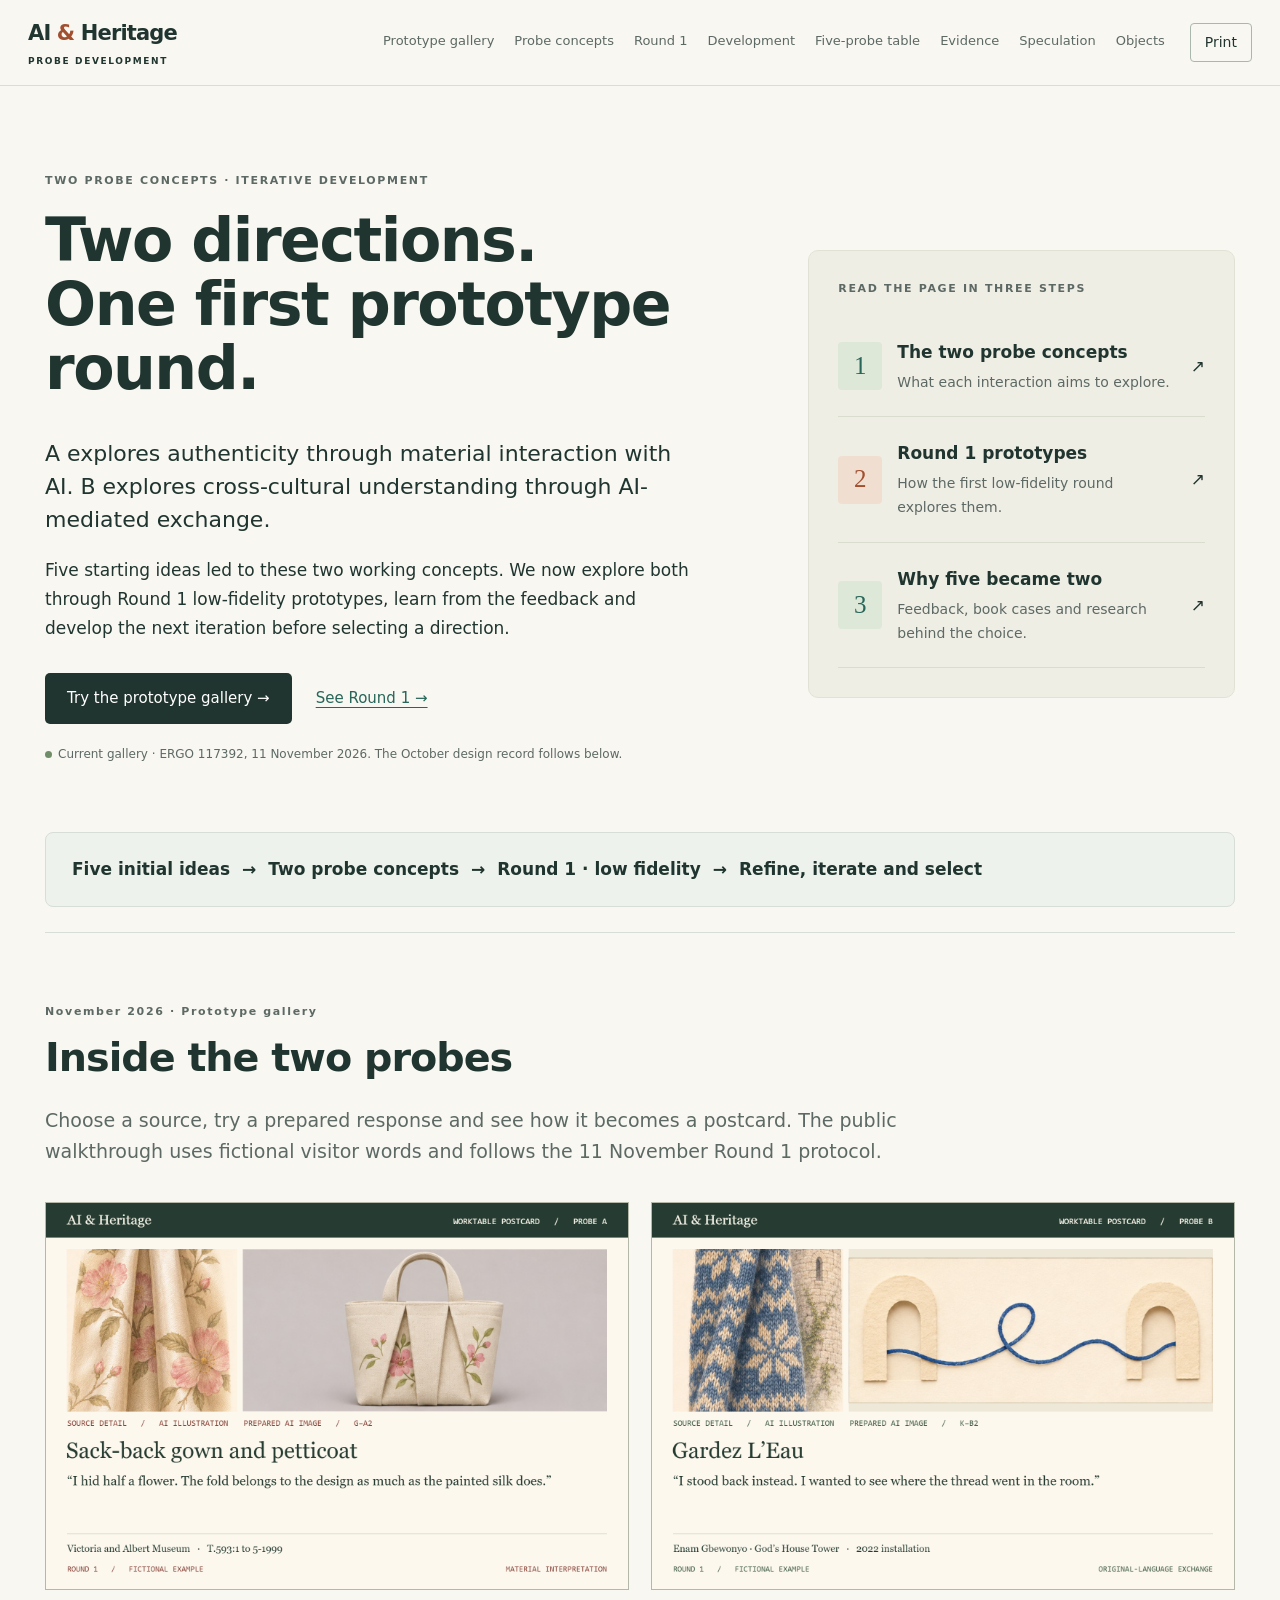
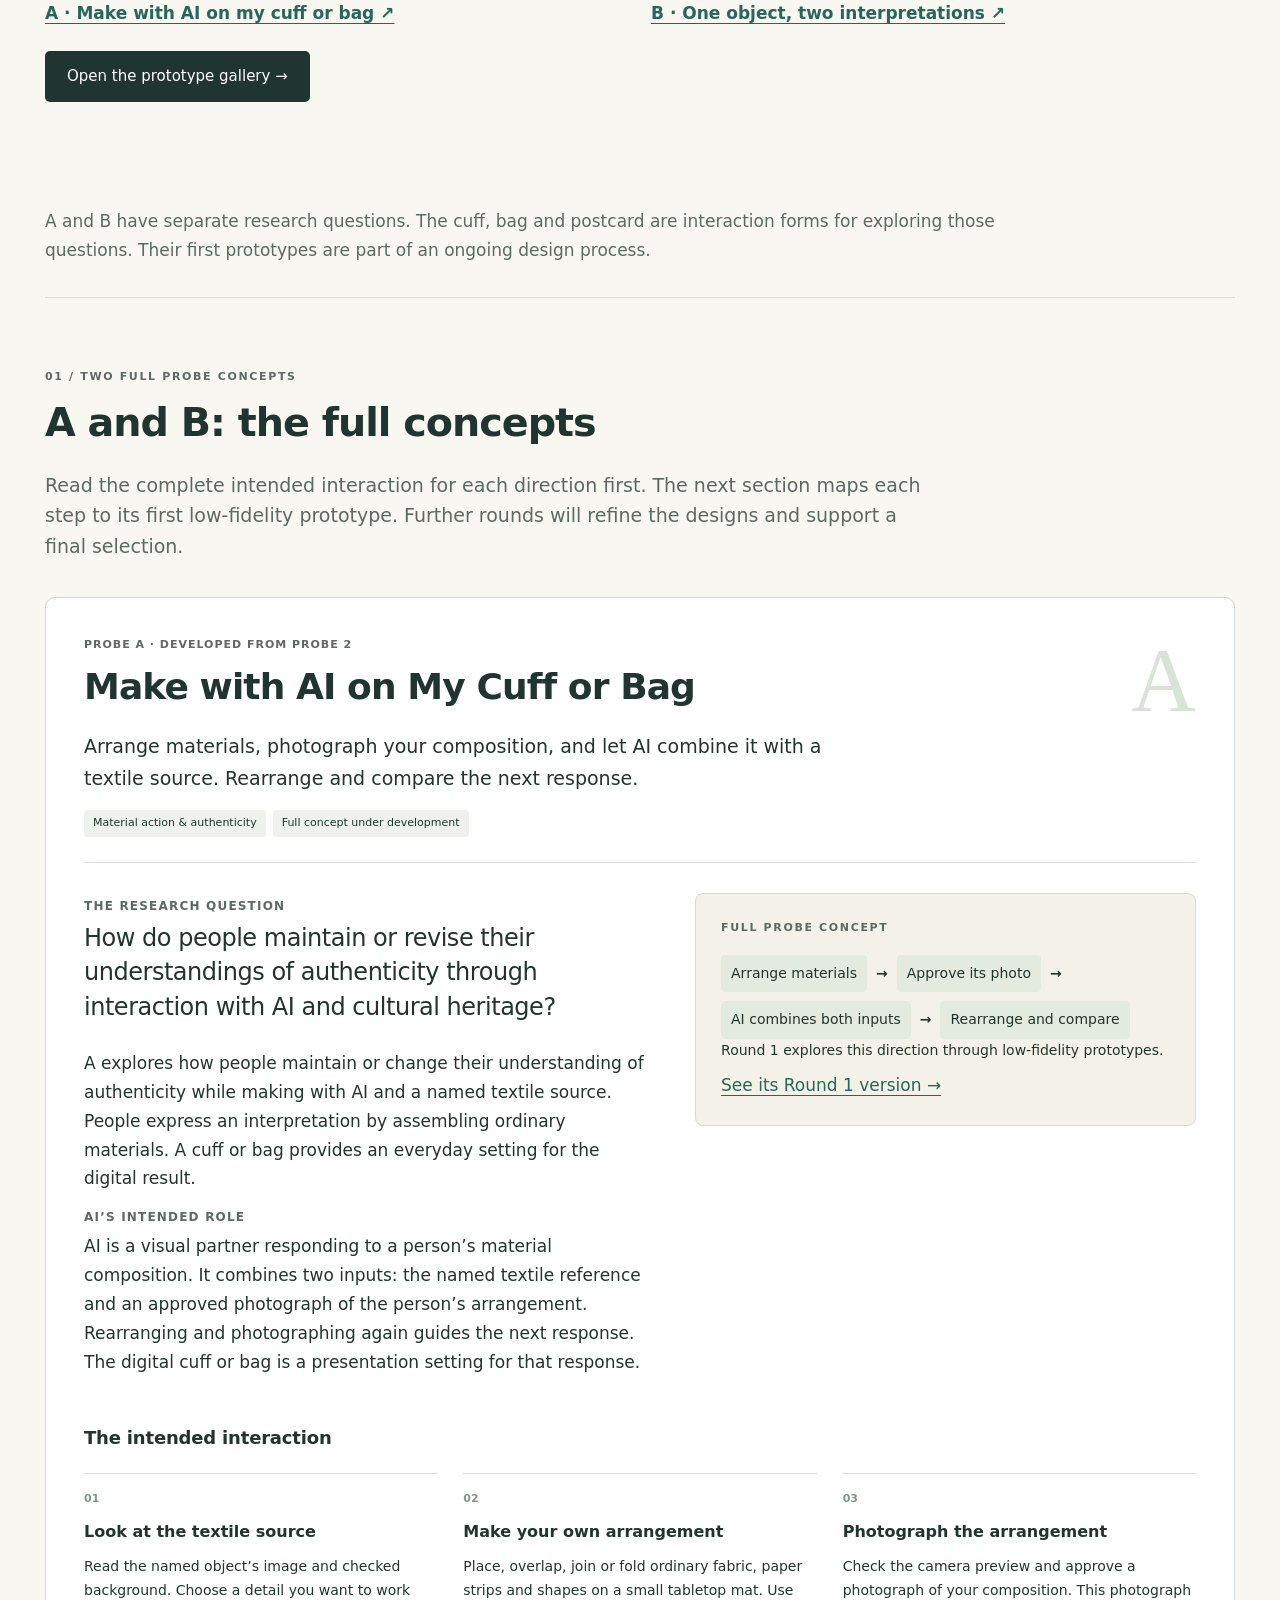
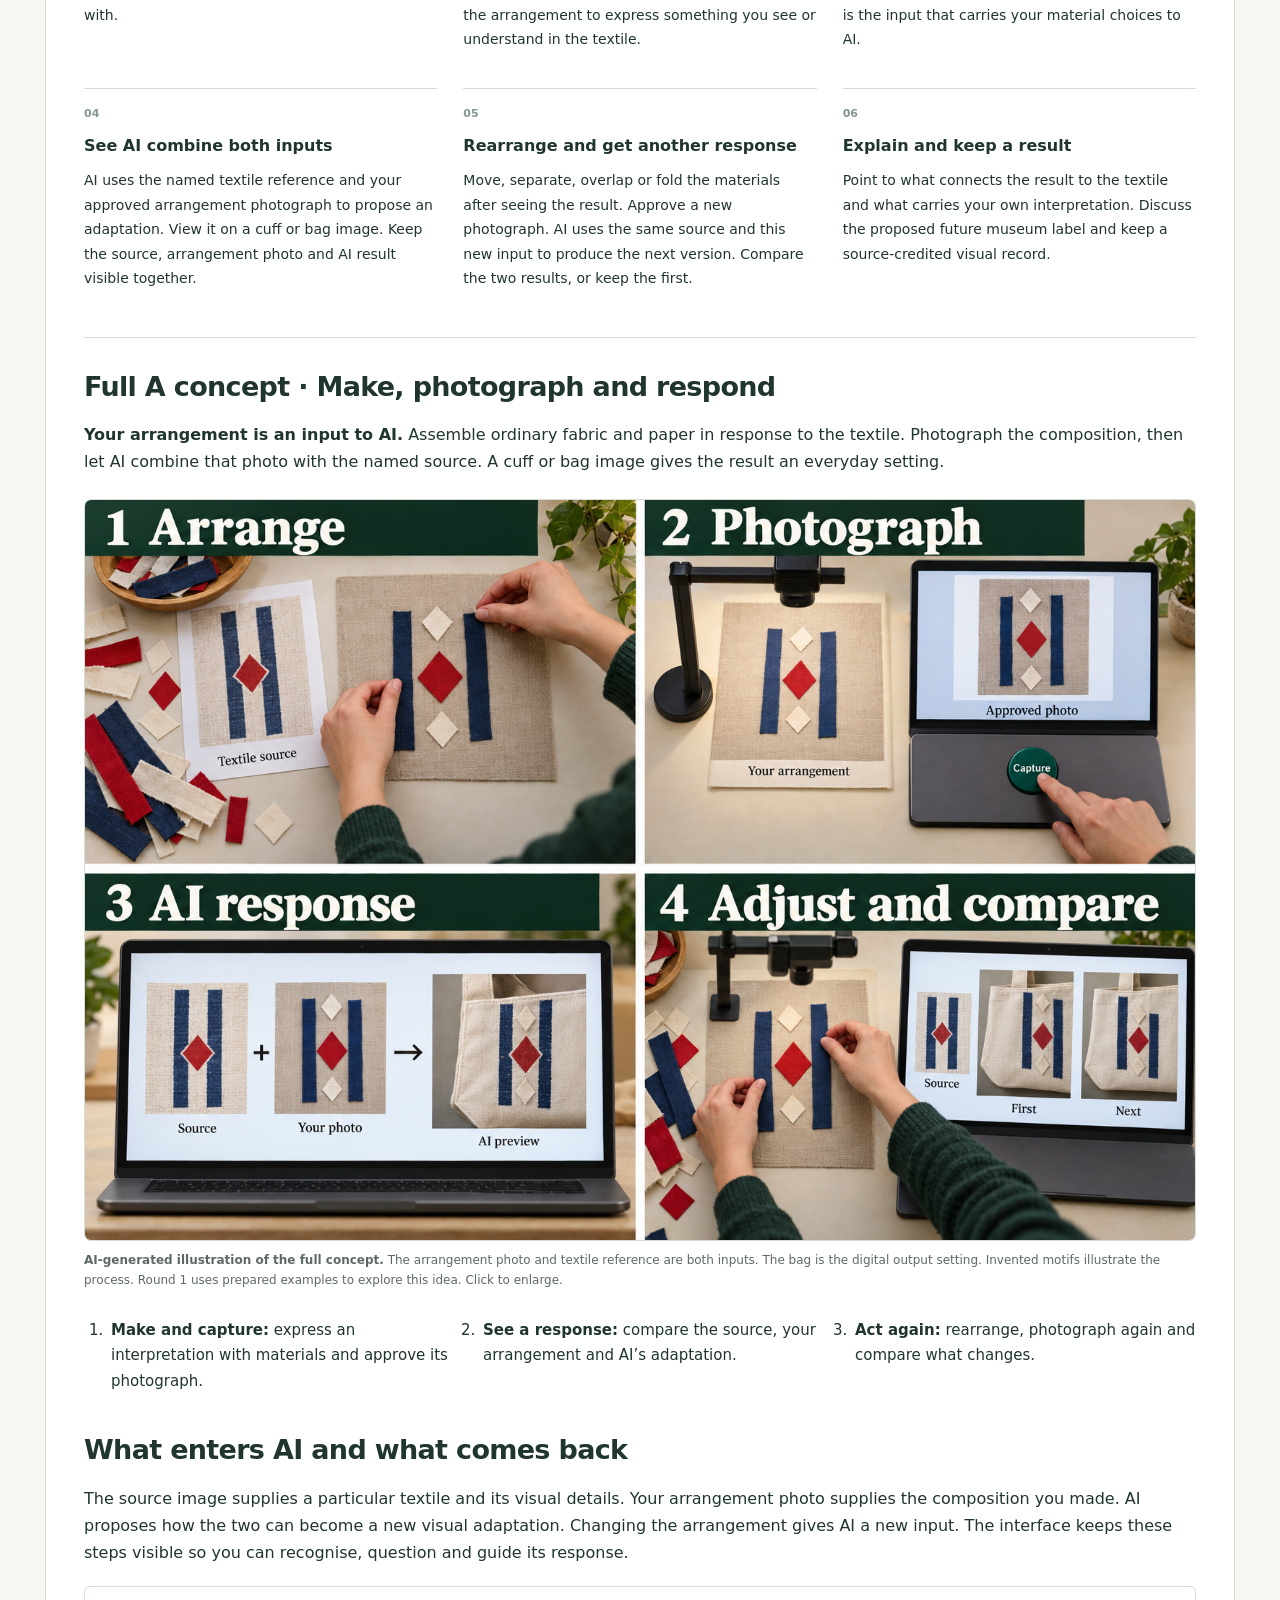
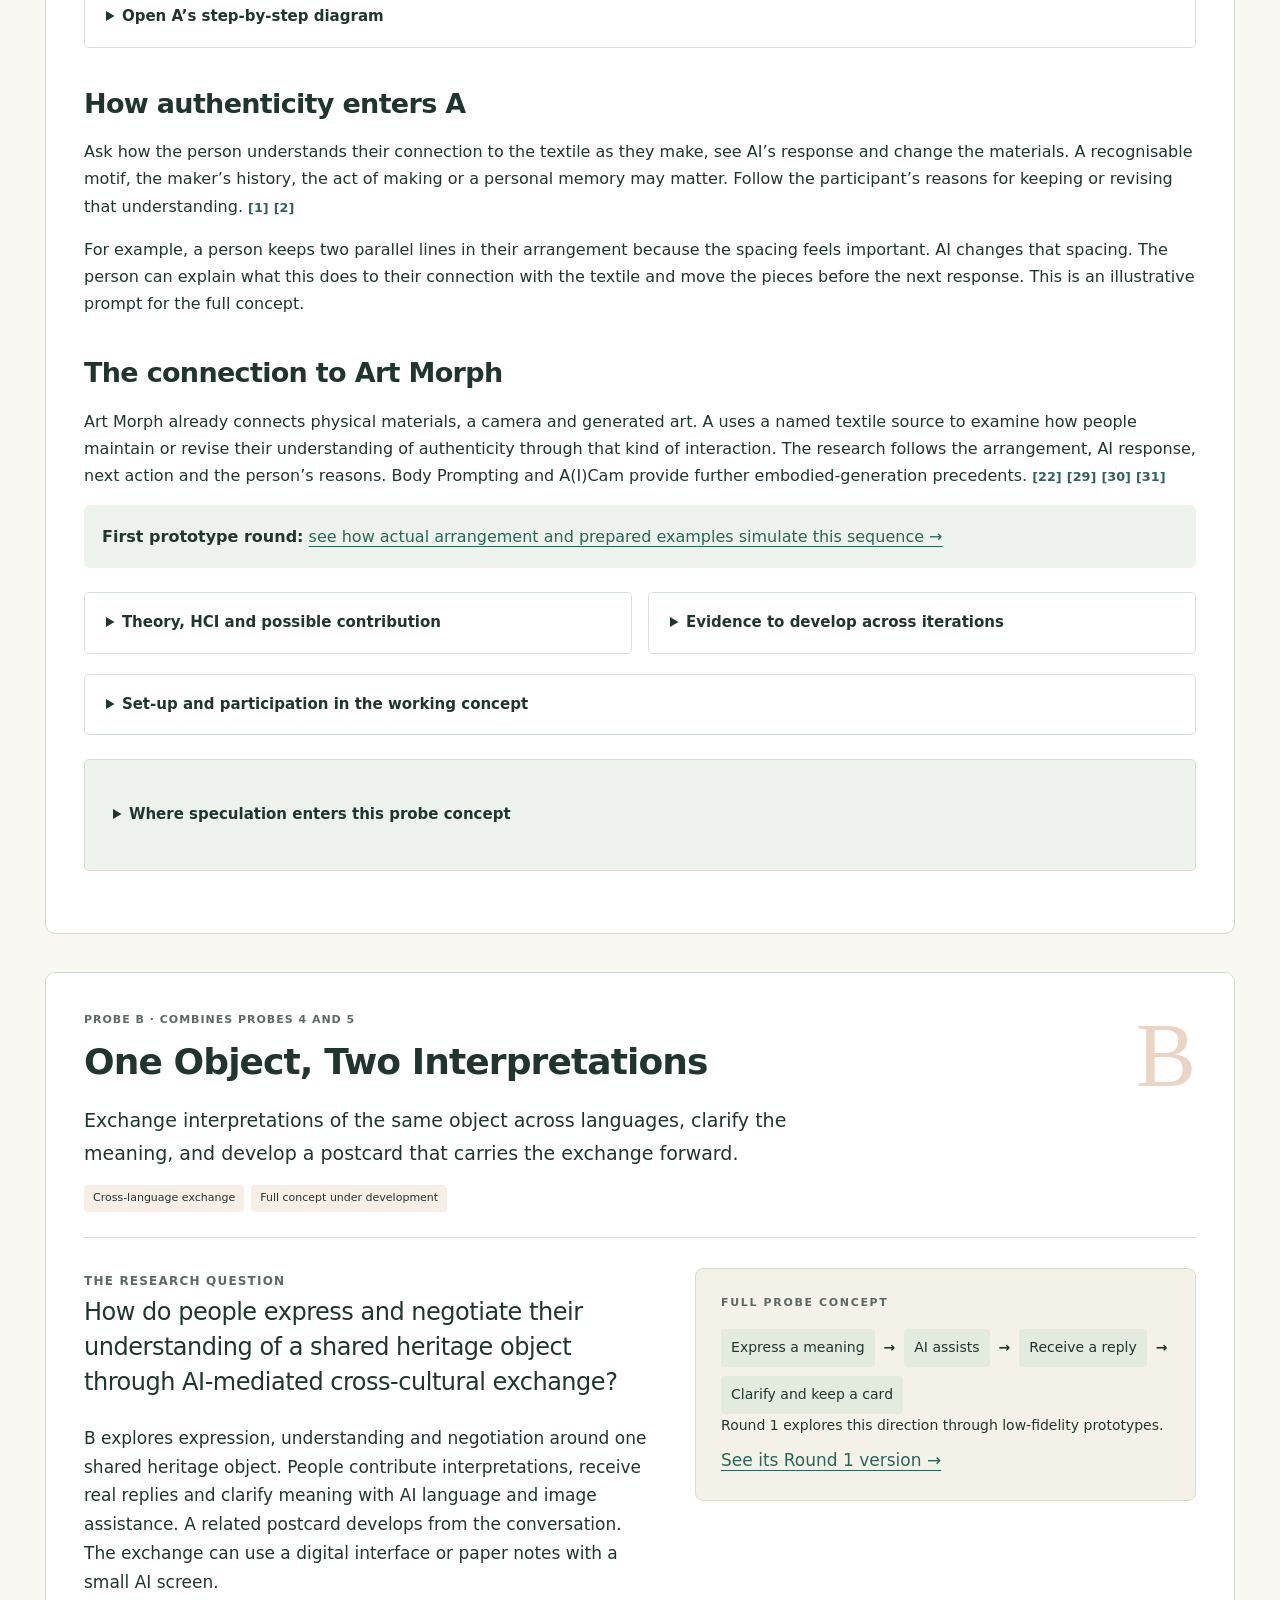
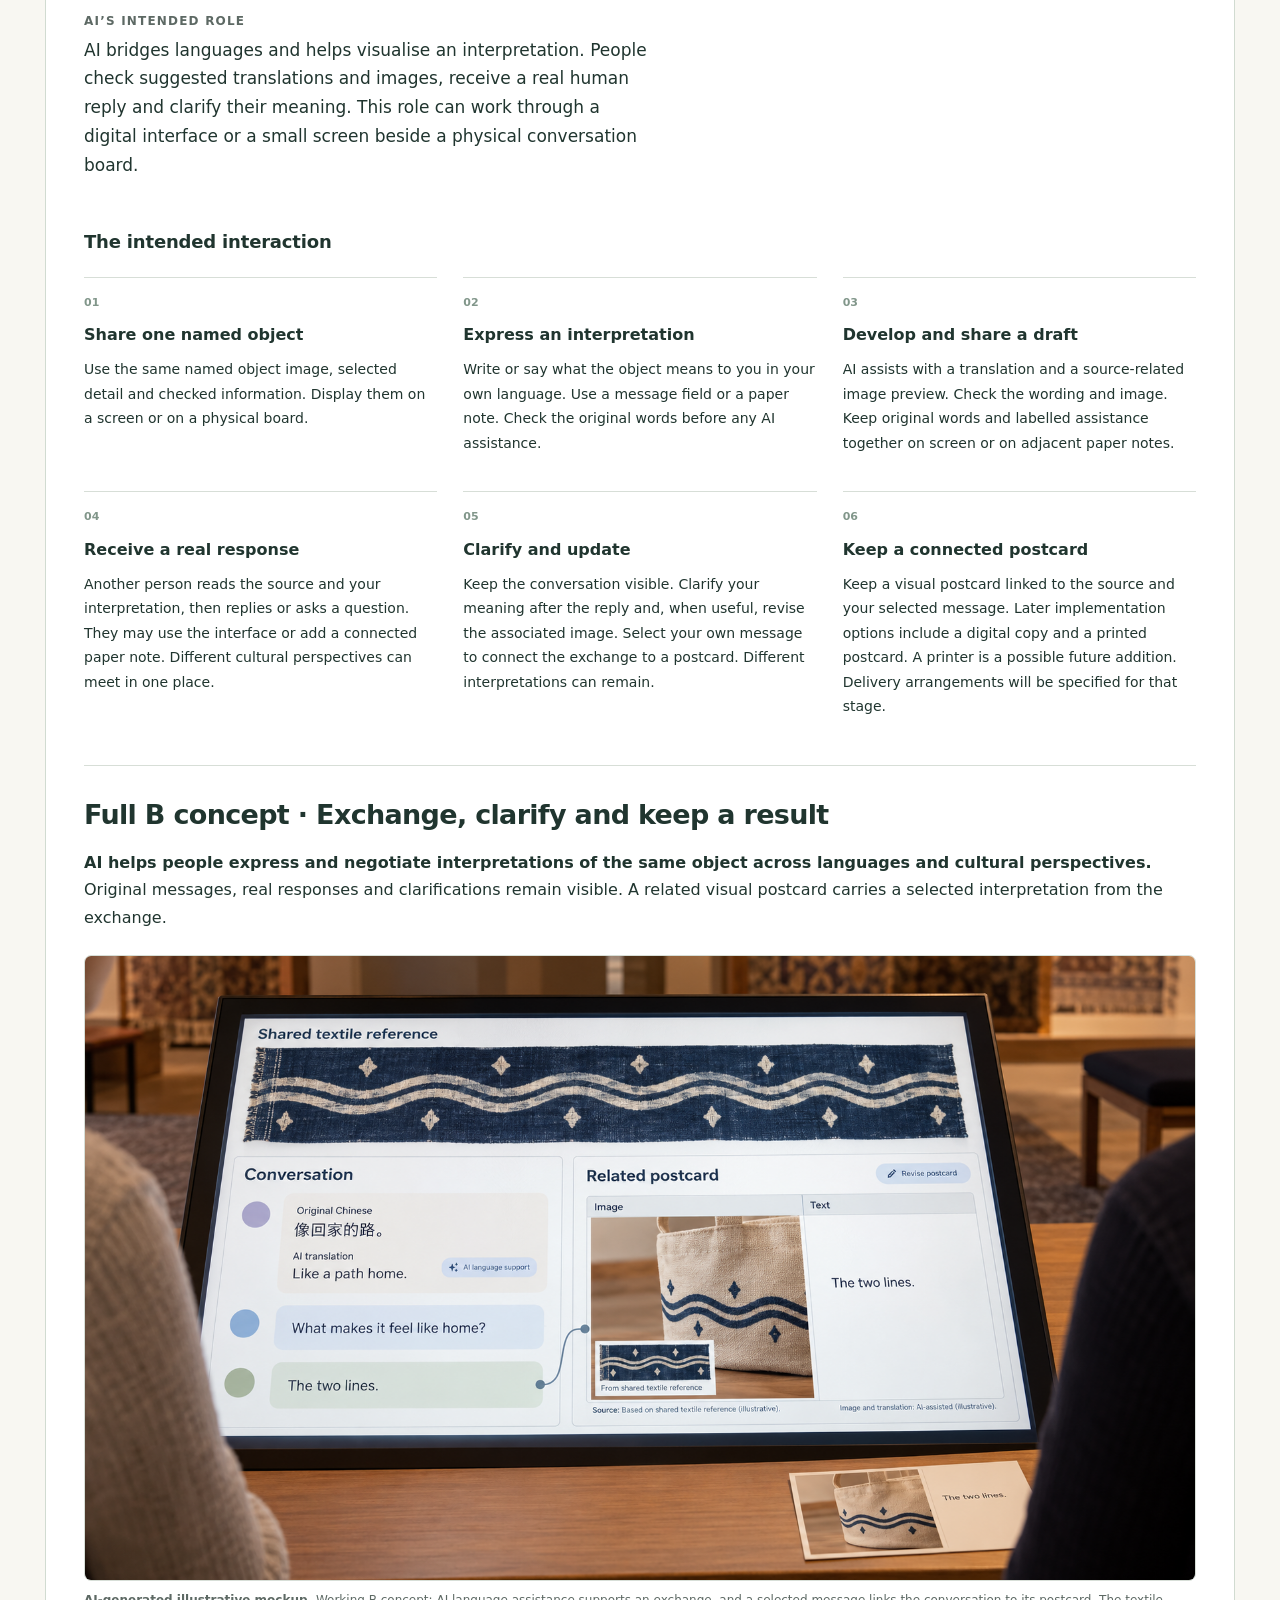
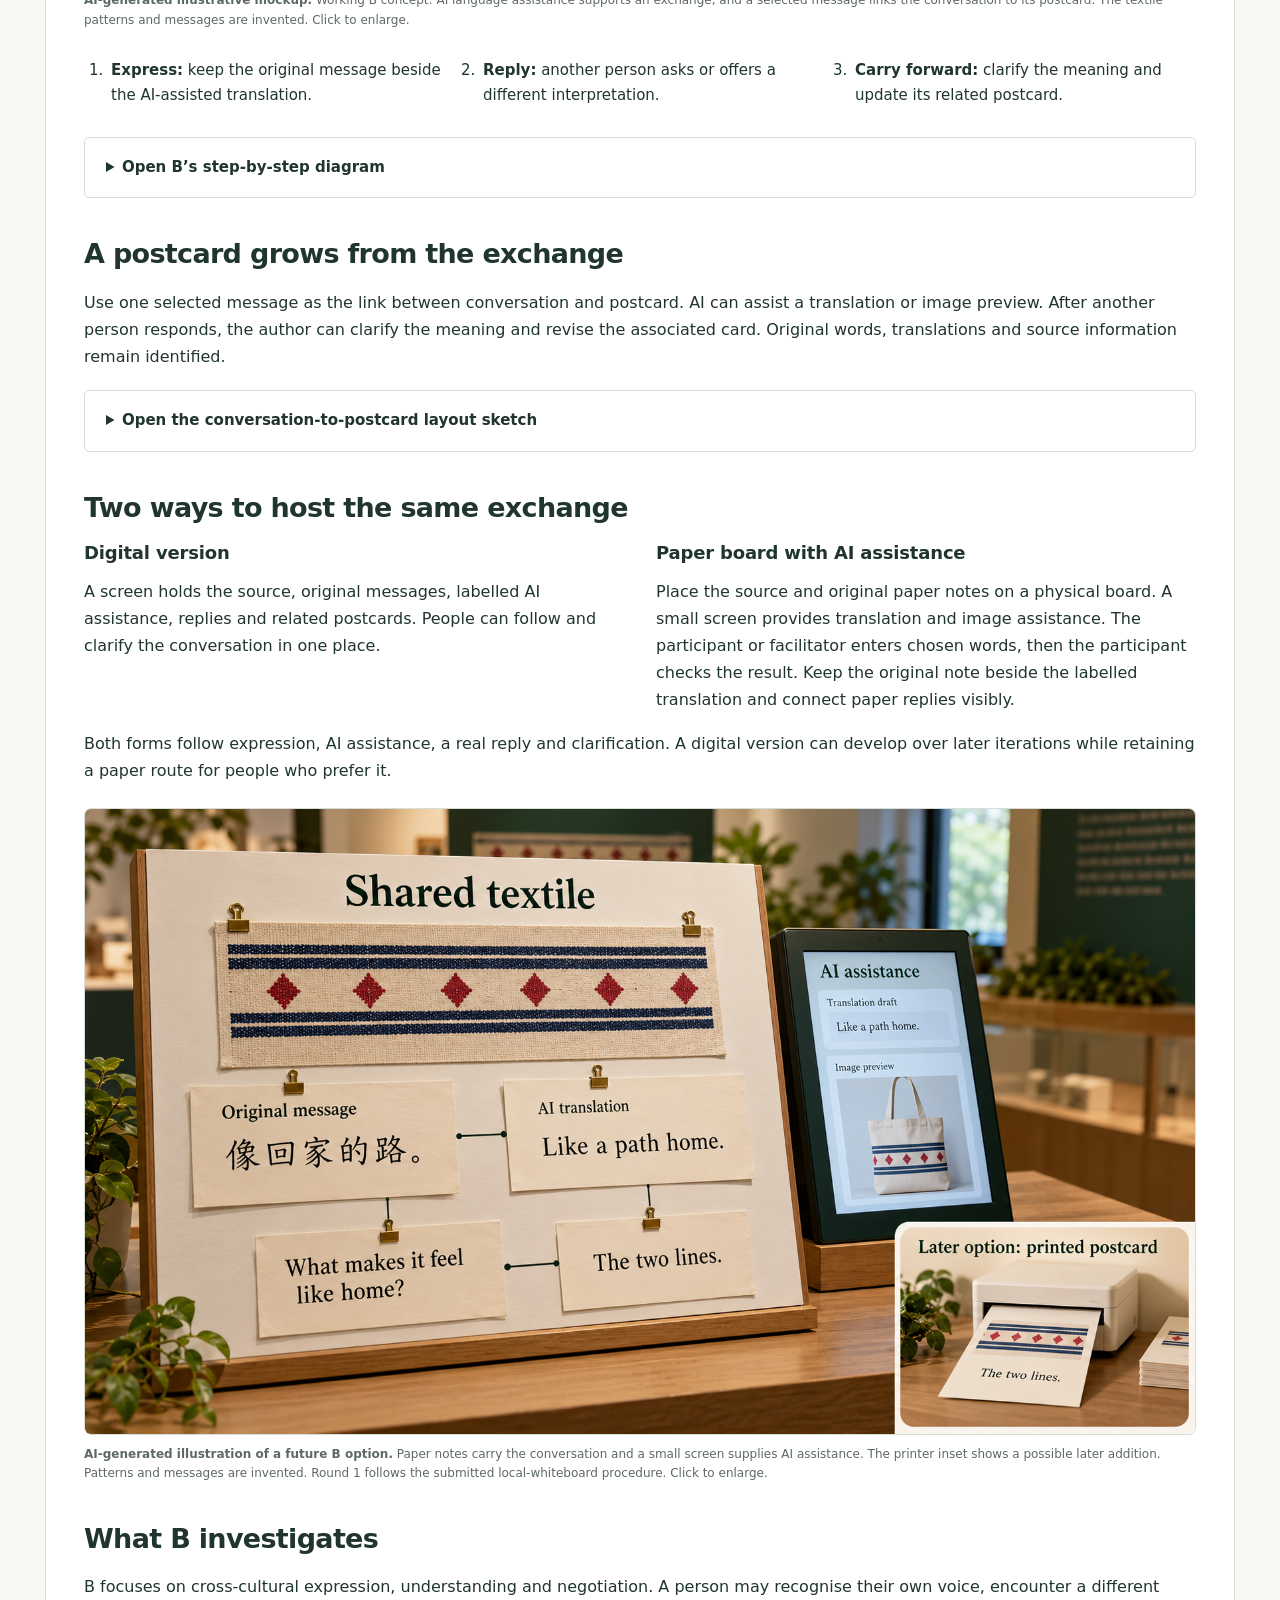
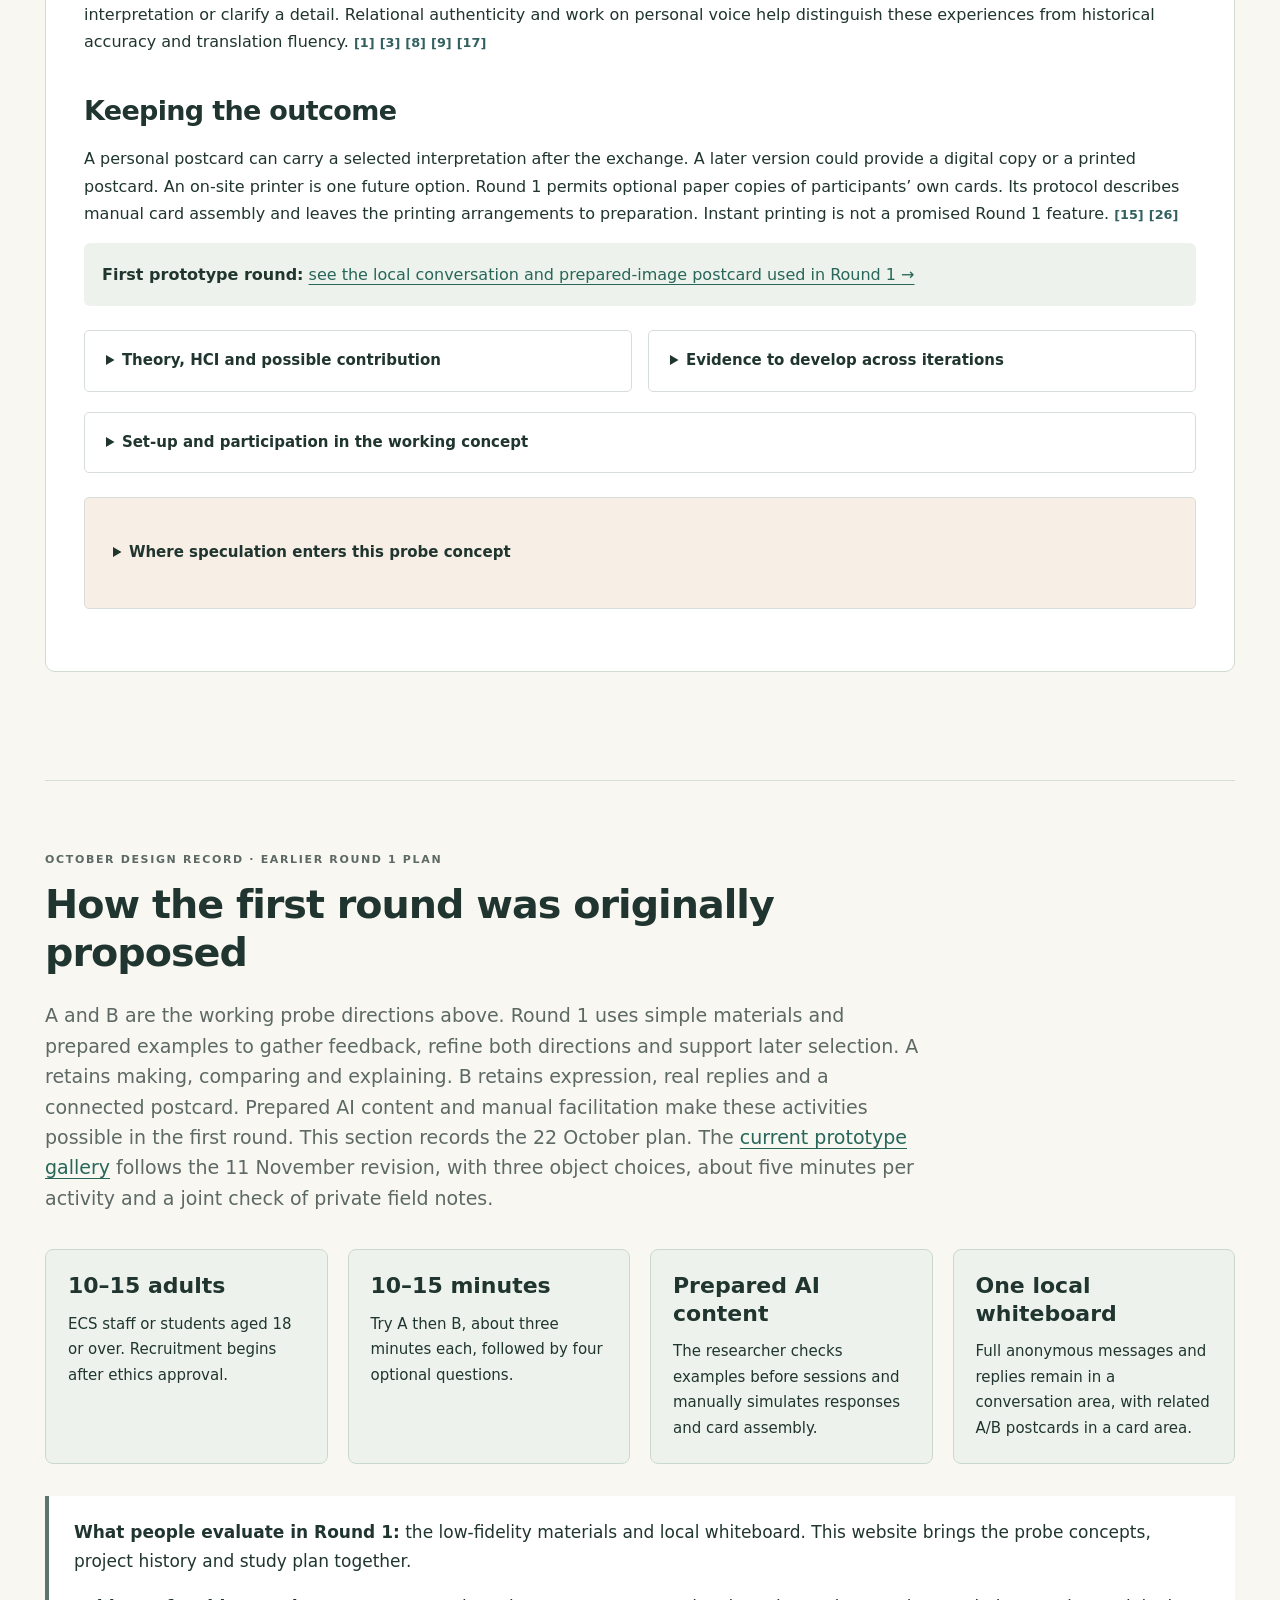
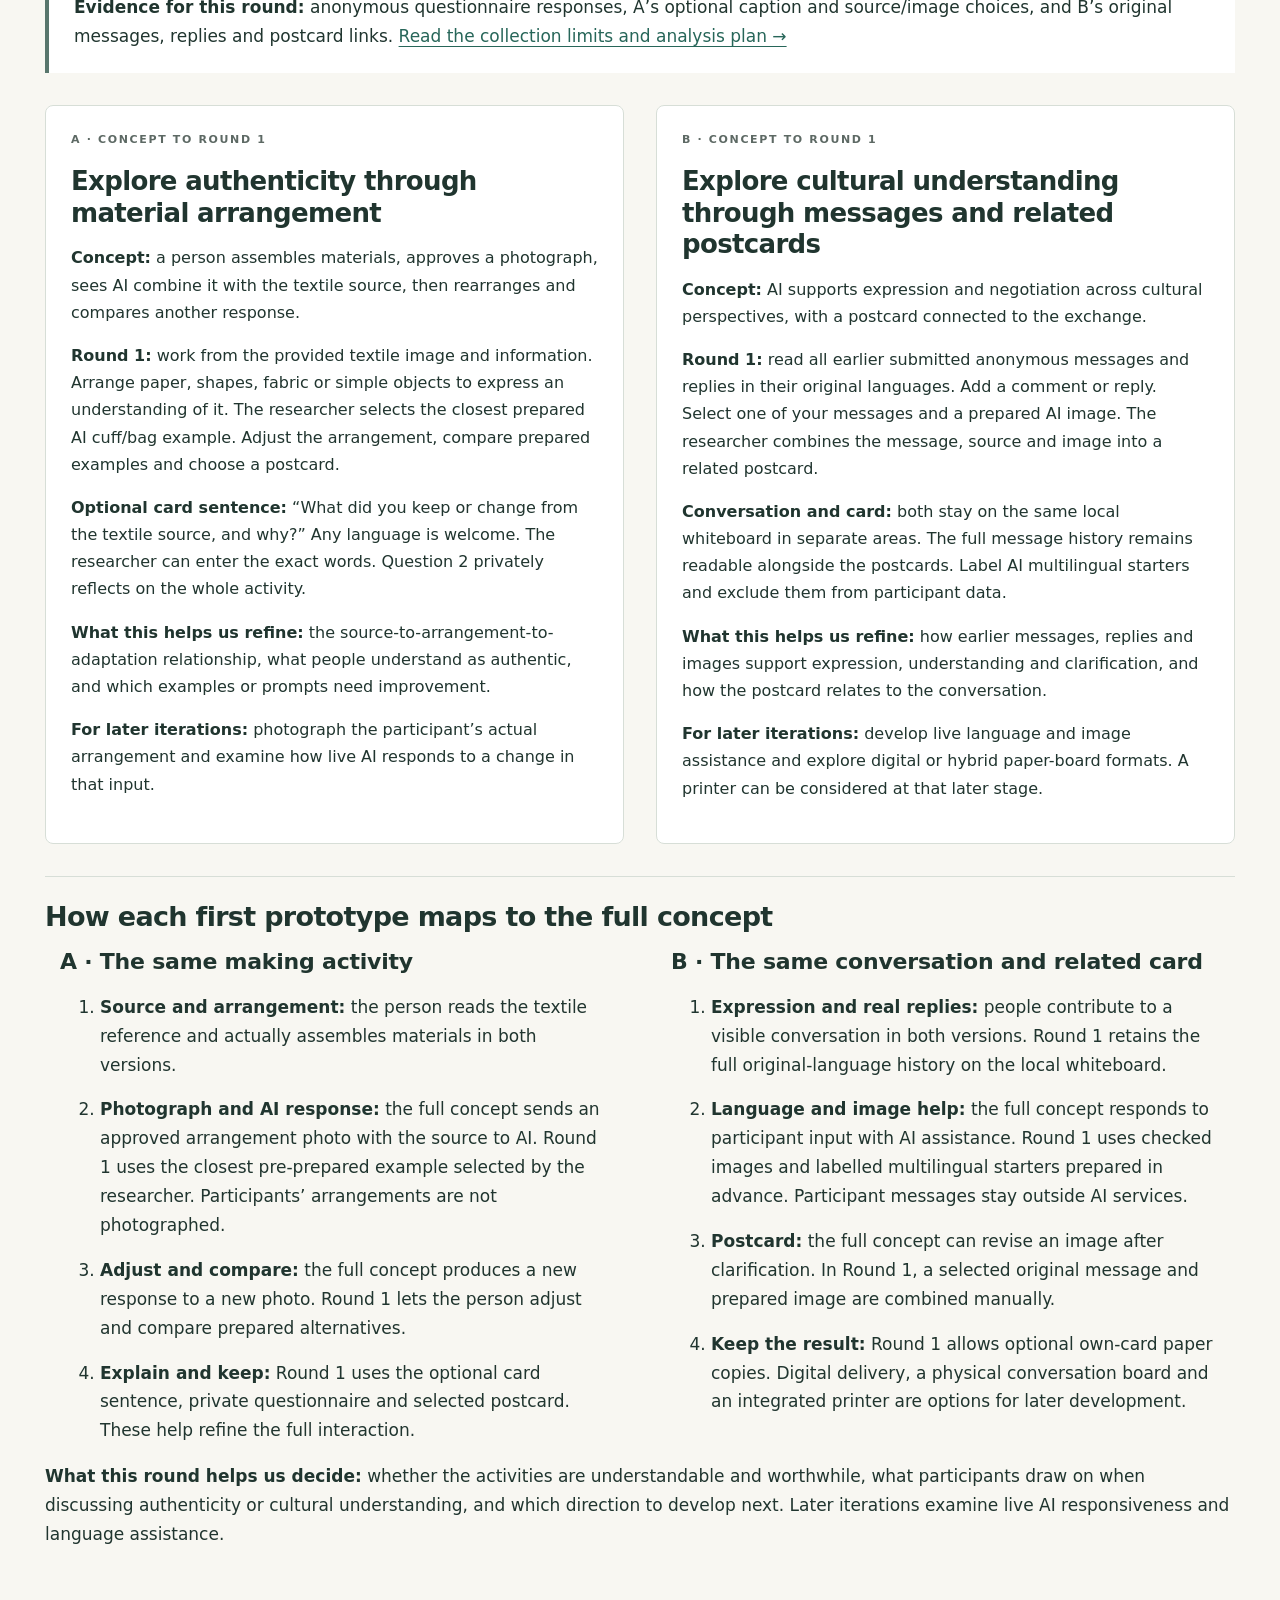
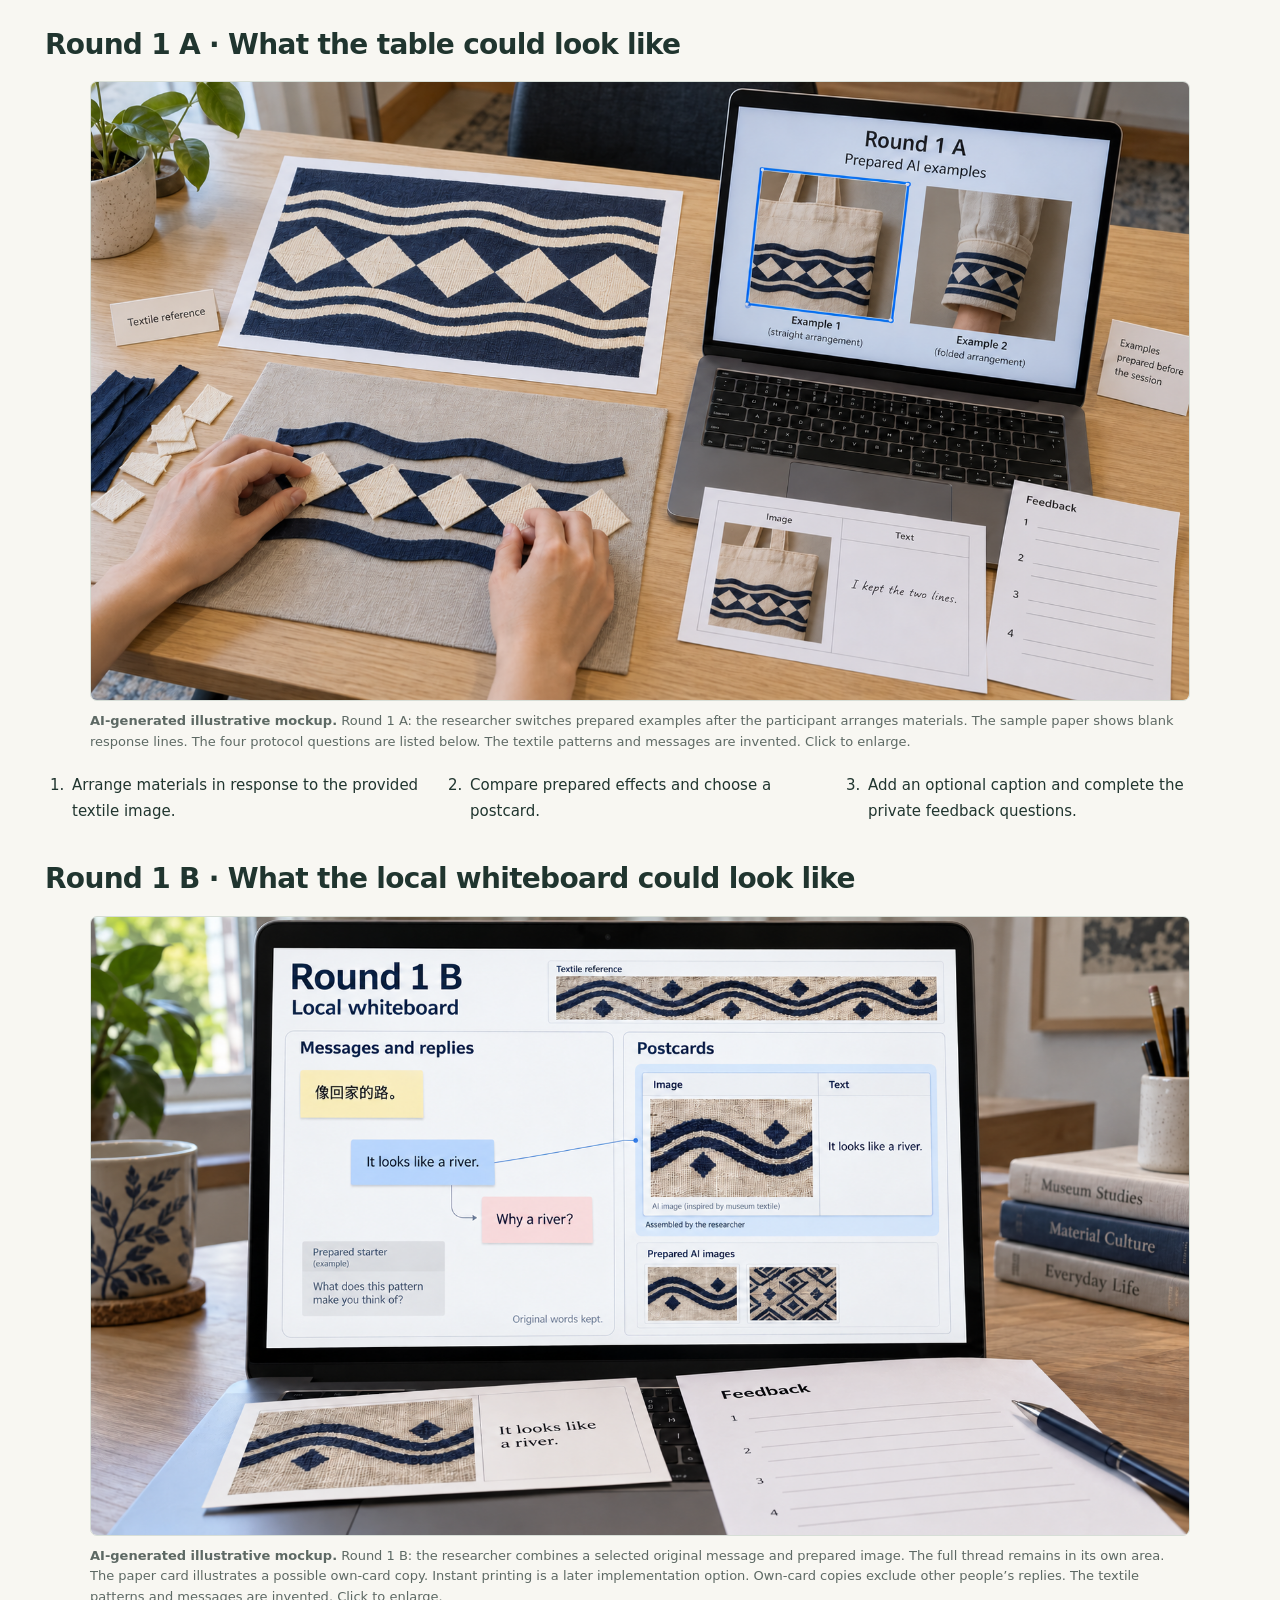
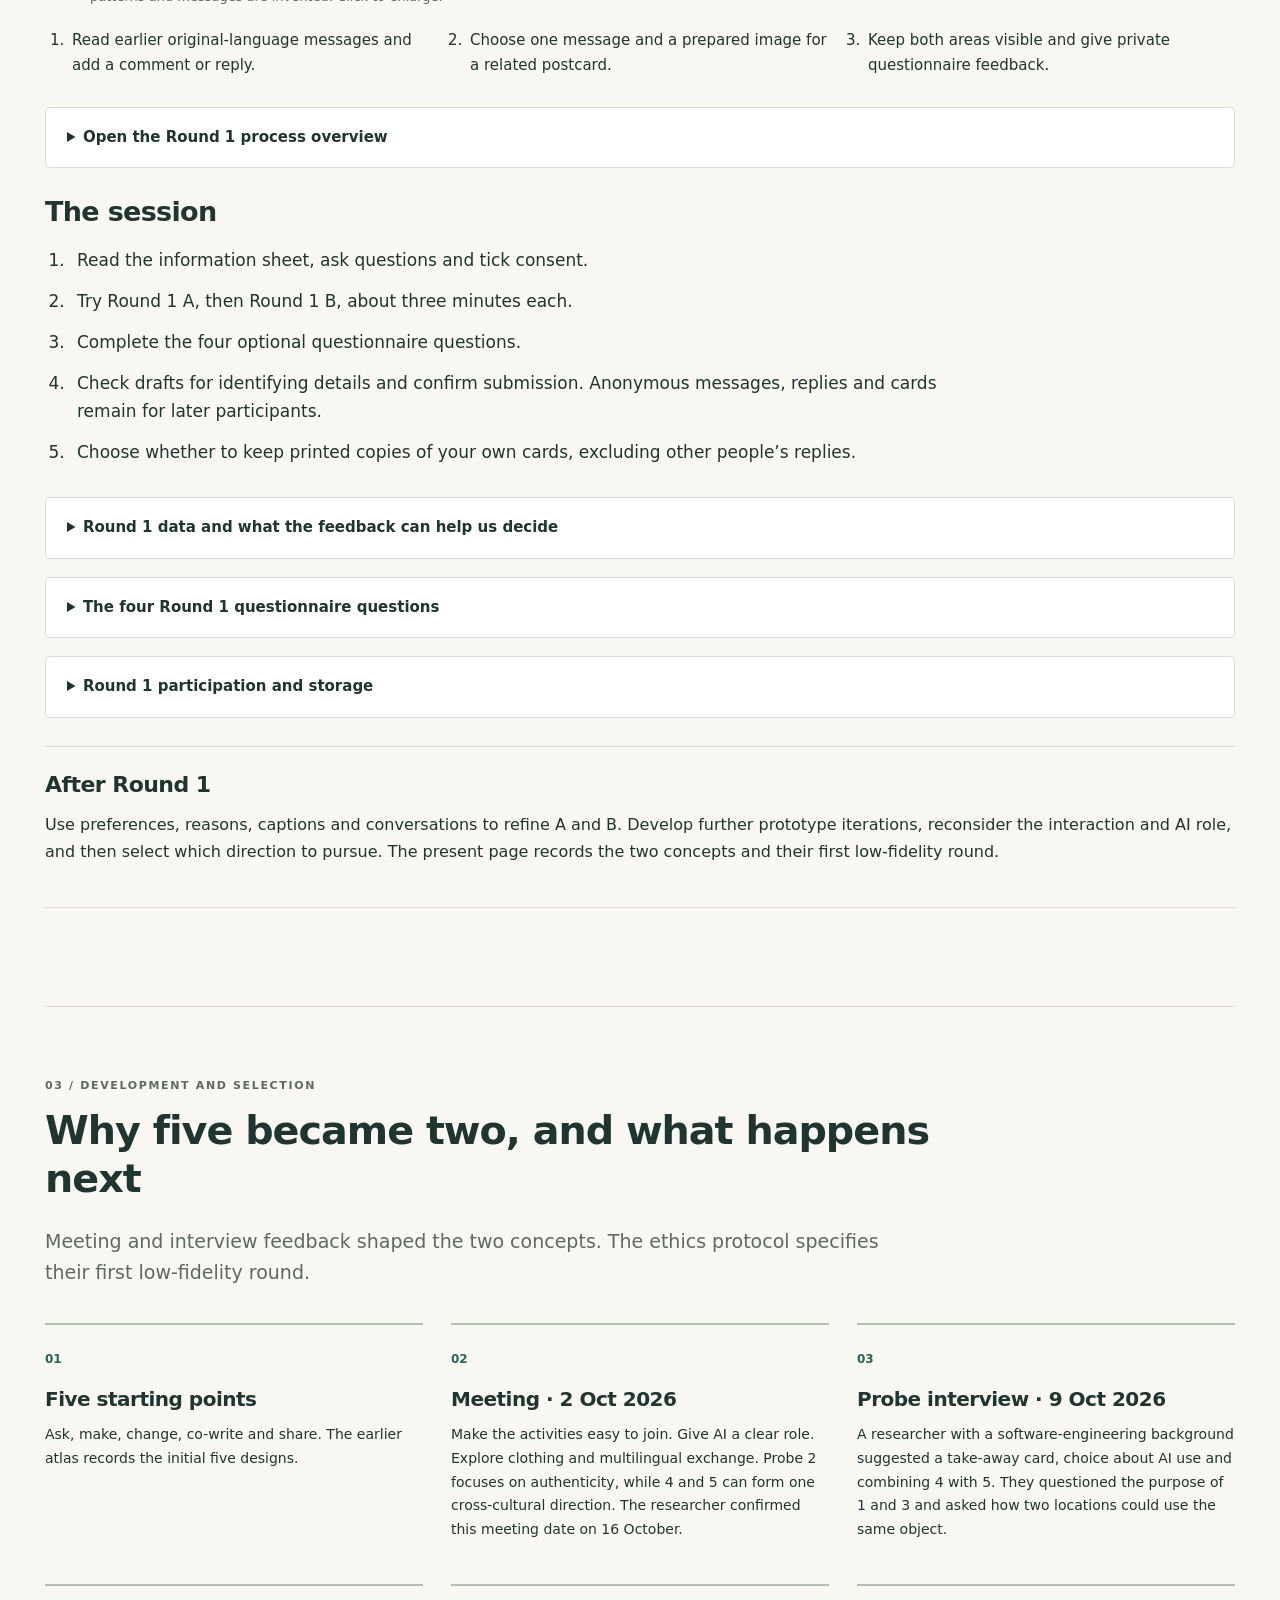
==== commit 9f7713bf: "Add interactive Round 1 probe gallery and illustrated postcards" ====
--- a/index.html
+++ b/index.html
@@ -1,4 +1,7 @@
-<!doctype html><html lang="en"><head><meta charset="utf-8"><meta name="viewport" content="width=device-width,initial-scale=1"><meta name="description" content="Two working heritage AI probe concepts, the five-to-two selection, and their first low-fidelity prototype round under ERGO 117392."><title>AI &amp; Heritage · Probe Concepts and Round 1</title><link rel="stylesheet" href="styles.css"><script src="app.js" defer></script></head><body><a class="skip-link" href="#main">Skip to content</a><header class="site-header"><a class="brand" href="#overview">AI <span>&amp;</span> Heritage<small>PROBE DEVELOPMENT</small></a><nav aria-label="Main navigation"><a href="#directions">Probe concepts</a><a href="#evaluation">Round 1</a><a href="#iteration">Development</a><a href="#comparison">Five-probe table</a><a href="#evidence">Evidence</a><a href="#speculation">Speculation</a><a href="#objects">Objects</a></nav><button id="print" class="quiet-button" type="button">Print</button></header><main id="main"><section class="hero" id="overview"><div class="hero-copy"><span class="eyebrow">TWO PROBE CONCEPTS · ITERATIVE DEVELOPMENT</span><h1>Two directions.<br>One first prototype round.</h1><p class="hero-lead">A explores authenticity through material interaction with AI. B explores cross-cultural understanding through AI-mediated exchange.</p><p>Five starting ideas led to these two working concepts. We now explore both through Round 1 low-fidelity prototypes, learn from the feedback and develop the next iteration before selecting a direction.</p><div class="hero-actions"><a class="button" href="#directions">Understand A &amp; B ↓</a><a class="text-link" href="#evaluation">See Round 1 →</a></div><p class="status-line"><span class="status-dot"></span>Concepts under development · Round 1 protocol: ERGO 117392 V1.0, 22 October 2026</p></div><aside class="reading-guide"><span class="eyebrow">READ THE PAGE IN THREE STEPS</span><a href="#directions"><span class="mini-letter a">1</span><div><b>The two probe concepts</b><p>What each interaction aims to explore.</p></div><span>↗</span></a><a href="#evaluation"><span class="mini-letter b">2</span><div><b>Round 1 prototypes</b><p>How the first low-fidelity round explores them.</p></div><span>↗</span></a><a href="#comparison"><span class="mini-letter a">3</span><div><b>Why five became two</b><p>Feedback, book cases and research behind the choice.</p></div><span>↗</span></a></aside></section><div class="development-path" aria-label="Development path"><span>Five initial ideas</span><b>→</b><span>Two probe concepts</span><b>→</b><span>Round 1 · low fidelity</span><b>→</b><span>Refine, iterate and select</span></div><p class="scope-note">A and B have separate research questions. The cuff, bag and postcard are interaction forms for exploring those questions. Their first prototypes are part of an ongoing design process.</p><section id="directions"><div class="section-heading"><span class="eyebrow">01 / TWO FULL PROBE CONCEPTS</span><h2>A and B: the full concepts</h2><p class="section-intro">Read the complete intended interaction for each direction first. The next section maps each step to its first low-fidelity prototype. Further rounds will refine the designs and support a final selection.</p></div><article class="direction direction-a" id="probe-a"><div class="direction-head"><div><span class="route-label">PROBE A · Developed from Probe 2</span><h3>Make with AI on My Cuff or Bag</h3><p class="direction-summary">Arrange materials, photograph your composition, and let AI combine it with a textile source. Rearrange and compare the next response.</p><div class="chips"><span>Material action & authenticity</span><span>Full concept under development</span></div></div><span class="direction-letter" aria-hidden="true">A</span></div>
+<!doctype html><html lang="en"><head><meta charset="utf-8"><meta name="viewport" content="width=device-width,initial-scale=1"><meta name="description" content="Two working heritage AI probe concepts, the five-to-two selection, and their first low-fidelity prototype round under ERGO 117392."><title>AI &amp; Heritage · Probe Concepts and Round 1</title><link rel="stylesheet" href="styles.css"><script src="app.js" defer></script></head><body><a class="skip-link" href="#main">Skip to content</a><header class="site-header"><a class="brand" href="#overview">AI <span>&amp;</span> Heritage<small>PROBE DEVELOPMENT</small></a><nav aria-label="Main navigation"><a href="#prototype-gallery">Prototype gallery</a><a href="#directions">Probe concepts</a><a href="#evaluation">Round 1</a><a href="#iteration">Development</a><a href="#comparison">Five-probe table</a><a href="#evidence">Evidence</a><a href="#speculation">Speculation</a><a href="#objects">Objects</a></nav><button id="print" class="quiet-button" type="button">Print</button></header><main id="main"><section class="hero" id="overview"><div class="hero-copy"><span class="eyebrow">TWO PROBE CONCEPTS · ITERATIVE DEVELOPMENT</span><h1>Two directions.<br>One first prototype round.</h1><p class="hero-lead">A explores authenticity through material interaction with AI. B explores cross-cultural understanding through AI-mediated exchange.</p><p>Five starting ideas led to these two working concepts. We now explore both through Round 1 low-fidelity prototypes, learn from the feedback and develop the next iteration before selecting a direction.</p><div class="hero-actions"><a class="button" href="gallery/">Try the prototype gallery →</a><a class="text-link" href="#evaluation">See Round 1 →</a></div><p class="status-line"><span class="status-dot"></span>Current gallery · ERGO 117392, 11 November 2026. The October design record follows below.</p></div><aside class="reading-guide"><span class="eyebrow">READ THE PAGE IN THREE STEPS</span><a href="#directions"><span class="mini-letter a">1</span><div><b>The two probe concepts</b><p>What each interaction aims to explore.</p></div><span>↗</span></a><a href="#evaluation"><span class="mini-letter b">2</span><div><b>Round 1 prototypes</b><p>How the first low-fidelity round explores them.</p></div><span>↗</span></a><a href="#comparison"><span class="mini-letter a">3</span><div><b>Why five became two</b><p>Feedback, book cases and research behind the choice.</p></div><span>↗</span></a></aside></section><div class="development-path" aria-label="Development path"><span>Five initial ideas</span><b>→</b><span>Two probe concepts</span><b>→</b><span>Round 1 · low fidelity</span><b>→</b><span>Refine, iterate and select</span></div><section id="prototype-gallery" aria-labelledby="gallery-heading">
+<div class="section-heading"><span class="eyebrow">November 2026 · Prototype gallery</span><h2 id="gallery-heading">Inside the two probes</h2><p class="section-intro">Choose a source, try a prepared response and see how it becomes a postcard. The public walkthrough uses fictional visitor words and follows the 11 November Round 1 protocol.</p></div>
+<div class="gallery-entries"><a href="gallery/#probe-a"><img src="gallery/postcards/gown-a.png" loading="lazy" alt="Example making postcard with painted silk folds and a pleated bag"><strong>A · Make with AI on my cuff or bag ↗</strong></a><a href="gallery/#probe-b"><img src="gallery/postcards/knit-b.png" loading="lazy" alt="Example conversation postcard inspired by Gardez L’Eau"><strong>B · One object, two interpretations ↗</strong></a></div><p><a class="button" href="gallery/">Open the prototype gallery →</a></p></section>
+<p class="scope-note">A and B have separate research questions. The cuff, bag and postcard are interaction forms for exploring those questions. Their first prototypes are part of an ongoing design process.</p><section id="directions"><div class="section-heading"><span class="eyebrow">01 / TWO FULL PROBE CONCEPTS</span><h2>A and B: the full concepts</h2><p class="section-intro">Read the complete intended interaction for each direction first. The next section maps each step to its first low-fidelity prototype. Further rounds will refine the designs and support a final selection.</p></div><article class="direction direction-a" id="probe-a"><div class="direction-head"><div><span class="route-label">PROBE A · Developed from Probe 2</span><h3>Make with AI on My Cuff or Bag</h3><p class="direction-summary">Arrange materials, photograph your composition, and let AI combine it with a textile source. Rearrange and compare the next response.</p><div class="chips"><span>Material action & authenticity</span><span>Full concept under development</span></div></div><span class="direction-letter" aria-hidden="true">A</span></div>
     <div class="direction-opening"><div><h4>The research question</h4><p class="research-question">How do people maintain or revise their understandings of authenticity through interaction with AI and cultural heritage?</p><p>A explores how people maintain or change their understanding of authenticity while making with AI and a named textile source. People express an interpretation by assembling ordinary materials. A cuff or bag provides an everyday setting for the digital result.</p><h4>AI’s intended role</h4><p>AI is a visual partner responding to a person’s material composition. It combines two inputs: the named textile reference and an approved photograph of the person’s arrangement. Rearranging and photographing again guides the next response. The digital cuff or bag is a presentation setting for that response.</p></div><div><div class="live-sketch"><span class="eyebrow">FULL PROBE CONCEPT</span><div class="sketch-flow"><span>Arrange materials</span><b>→</b><span>Approve its photo</span><b>→</b><span>AI combines both inputs</span><b>→</b><span>Rearrange and compare</span></div><p>Round 1 explores this direction through low-fidelity prototypes.</p><a href="#round1-a">See its Round 1 version →</a></div></div></div><h4 class="subsection-title">The intended interaction</h4><ol class="workflow"><li><b>Look at the textile source</b><p>Read the named object’s image and checked background. Choose a detail you want to work with.</p></li><li><b>Make your own arrangement</b><p>Place, overlap, join or fold ordinary fabric, paper strips and shapes on a small tabletop mat. Use the arrangement to express something you see or understand in the textile.</p></li><li><b>Photograph the arrangement</b><p>Check the camera preview and approve a photograph of your composition. This photograph is the input that carries your material choices to AI.</p></li><li><b>See AI combine both inputs</b><p>AI uses the named textile reference and your approved arrangement photograph to propose an adaptation. View it on a cuff or bag image. Keep the source, arrangement photo and AI result visible together.</p></li><li><b>Rearrange and get another response</b><p>Move, separate, overlap or fold the materials after seeing the result. Approve a new photograph. AI uses the same source and this new input to produce the next version. Compare the two results, or keep the first.</p></li><li><b>Explain and keep a result</b><p>Point to what connects the result to the textile and what carries your own interpretation. Discuss the proposed future museum label and keep a source-credited visual record.</p></li></ol><div class="implementation" id="a-design"><h3>Full A concept · Make, photograph and respond</h3><p><b>Your arrangement is an input to AI.</b> Assemble ordinary fabric and paper in response to the textile. Photograph the composition, then let AI combine that photo with the named source. A cuff or bag image gives the result an everyday setting.</p>
 <figure class="design-figure ai-mockup"><a href="assets/design/a-concept-mockup.png" target="_blank" rel="noopener"><img src="assets/design/a-concept-mockup.png" width="1536" height="1024" loading="lazy" alt="Full A in four scenes: arrange loose materials, approve a photograph, combine the textile source and arrangement photo with AI, then rearrange and compare the next response"></a><figcaption><b>AI-generated illustration of the full concept.</b> The arrangement photo and textile reference are both inputs. The bag is the digital output setting. Invented motifs illustrate the process. Round 1 uses prepared examples to explore this idea. Click to enlarge.</figcaption></figure>
 <ol class="mockup-steps"><li><b>Make and capture:</b> express an interpretation with materials and approve its photograph.</li><li><b>See a response:</b> compare the source, your arrangement and AI’s adaptation.</li><li><b>Act again:</b> rearrange, photograph again and compare what changes.</li></ol>
@@ -21,7 +24,7 @@
 <p class="round-link"><b>First prototype round:</b> <a href="#round1-b">see the local conversation and prepared-image postcard used in Round 1 →</a></p></div>
     <div class="detail-grid"><details><summary>Theory, HCI and possible contribution</summary><h4>Relational authenticity</h4><p>Follow how the object, a person’s experience and the other visitor become connected through exchange. <a class="citation" href="#ref-1" aria-label="Reference 1">[1]</a> <a class="citation" href="#ref-16" aria-label="Reference 16">[16]</a></p><h4>Personal voice and recognition</h4><p>Separate the sender’s endorsement of wording, the recipient’s understanding, historical accuracy and the recognition of an interpretation. <a class="citation" href="#ref-3" aria-label="Reference 3">[3]</a> <a class="citation" href="#ref-17" aria-label="Reference 17">[17]</a></p><h4>Agency and cultural expression</h4><p>Being able to change a translation can help people express themselves. It can also make a conversation take more effort. AI writing suggestions may remove cultural details. These findings help us choose what to observe. <a class="citation" href="#ref-8" aria-label="Reference 8">[8]</a> <a class="citation" href="#ref-9" aria-label="Reference 9">[9]</a> <a class="citation" href="#ref-10" aria-label="Reference 10">[10]</a></p><h4>What the research could contribute</h4><p>The candidate contribution is an account of how a source-related personal meaning develops through a multilingual conversation around one AI-assisted visual postcard. Its draft and revision show how people recognise, question and clarify each other’s interpretations. The final card keeps the outcome of that same process. <a class="citation" href="#ref-1" aria-label="Reference 1">[1]</a> <a class="citation" href="#ref-3" aria-label="Reference 3">[3]</a> <a class="citation" href="#ref-8" aria-label="Reference 8">[8]</a> <a class="citation" href="#ref-9" aria-label="Reference 9">[9]</a> <a class="citation" href="#ref-10" aria-label="Reference 10">[10]</a> <a class="citation" href="#ref-16" aria-label="Reference 16">[16]</a> <a class="citation" href="#ref-17" aria-label="Reference 17">[17]</a> <a class="citation" href="#ref-25" aria-label="Reference 25">[25]</a> <a class="citation" href="#ref-26" aria-label="Reference 26">[26]</a></p></details><details><summary>Evidence to develop across iterations</summary><p>A later working-prototype study could link original messages, translations, real replies, clarifications and related postcard versions. Approved local photographs and delivery choices would need their own specified handling. Round 1 collects the anonymous text and existing-image references listed in its protocol.</p><p>The working concept asks how meanings travel through expression, AI assistance, another person’s reply and clarification. Round 1 uses original messages, reply relationships, related postcards and questionnaire reflections to refine that activity.</p><p>Use Round 1 to improve the conversation and postcard relationship. Later iterations can test live language and image assistance and specify the study procedure.</p><a href="#round1-data">Read the separate Round 1 data plan →</a></details></div>
     <details><summary>Set-up and participation in the working concept</summary><p>Two implementation options share the same interaction: a digital conversation interface, or a physical board with paper messages and a small AI-assistance screen. In the hybrid option, the participant or facilitator enters the chosen words for AI, the participant checks the result, and the original note stays visible. A cuff/bag image can be an optional visual setting. A printer may be added in a later version.</p><p>Offer paper or digital expression, different languages, help with input and participation without a personal device. People can respond to an earlier contribution or a person present. A later digital version can retain a paper entry route.</p><p>Use direct language skills or study-team translation and a plain postcard showing the source, local-item reference and checked words. The real reply and clarification still develop that same card. Choose translation, image generation and delivery separately.</p></details>
-    <details class="speculative-use"><summary>Where speculation enters this probe concept</summary><p>Imagine a future museum that shows the final AI-assisted postcards as visitors’ interpretations of an object. Which parts of your developing card should the next visitor see: the final version, the earlier draft and reply, or both?</p><p>Use the actual draft, real reply and final card beside a fictional future-display label. Participants decide how a museum should show a meaning that developed through conversation, and whose words or images should remain visible. The real source and each contributor remain identified.</p><p>Book support: <a href="#excerpt-8">Passage 8</a>, <a href="#excerpt-5">Passage 5</a>, <a href="#excerpt-6">Passage 6</a>, <a href="#excerpt-12">Passage 12</a>, <a href="#excerpt-13">Passage 13</a>. <a class="citation" href="#ref-21" aria-label="Reference 21">[21]</a></p><p>The book-based future scenario explains the concept. Round 1 follows the submitted activities and questionnaire below.</p></details></article></section><section id="evaluation"><div class="section-heading"><span class="eyebrow">02 / ROUND 1 · LOW-FIDELITY PROTOTYPES</span><h2>The first prototype round explores both concepts</h2><p class="section-intro">A and B are the working probe directions above. Round 1 uses simple materials and prepared examples to gather feedback, refine both directions and support later selection. A retains making, comparing and explaining. B retains expression, real replies and a connected postcard. Prepared AI content and manual facilitation make these activities possible in the first round. Its procedure follows ERGO 117392, V1.0, 22 October 2026.</p></div>
+    <details class="speculative-use"><summary>Where speculation enters this probe concept</summary><p>Imagine a future museum that shows the final AI-assisted postcards as visitors’ interpretations of an object. Which parts of your developing card should the next visitor see: the final version, the earlier draft and reply, or both?</p><p>Use the actual draft, real reply and final card beside a fictional future-display label. Participants decide how a museum should show a meaning that developed through conversation, and whose words or images should remain visible. The real source and each contributor remain identified.</p><p>Book support: <a href="#excerpt-8">Passage 8</a>, <a href="#excerpt-5">Passage 5</a>, <a href="#excerpt-6">Passage 6</a>, <a href="#excerpt-12">Passage 12</a>, <a href="#excerpt-13">Passage 13</a>. <a class="citation" href="#ref-21" aria-label="Reference 21">[21]</a></p><p>The book-based future scenario explains the concept. Round 1 follows the submitted activities and questionnaire below.</p></details></article></section><section id="evaluation"><div class="section-heading"><span class="eyebrow">OCTOBER DESIGN RECORD · EARLIER ROUND 1 PLAN</span><h2>How the first round was originally proposed</h2><p class="section-intro">A and B are the working probe directions above. Round 1 uses simple materials and prepared examples to gather feedback, refine both directions and support later selection. A retains making, comparing and explaining. B retains expression, real replies and a connected postcard. Prepared AI content and manual facilitation make these activities possible in the first round. This section records the 22 October plan. The <a href="gallery/">current prototype gallery</a> follows the 11 November revision, with three object choices, about five minutes per activity and a joint check of private field notes.</p></div>
 <div class="study-facts"><article><b>10–15 adults</b><p>ECS staff or students aged 18 or over. Recruitment begins after ethics approval.</p></article><article><b>10–15 minutes</b><p>Try A then B, about three minutes each, followed by four optional questions.</p></article><article><b>Prepared AI content</b><p>The researcher checks examples before sessions and manually simulates responses and card assembly.</p></article><article><b>One local whiteboard</b><p>Full anonymous messages and replies remain in a conversation area, with related A/B postcards in a card area.</p></article></div>
 <div class="study-record-summary"><p><b>What people evaluate in Round 1:</b> the low-fidelity materials and local whiteboard. This website brings the probe concepts, project history and study plan together.</p><p><b>Evidence for this round:</b> anonymous questionnaire responses, A’s optional caption and source/image choices, and B’s original messages, replies and postcard links. <a href="#round1-data">Read the collection limits and analysis plan →</a></p></div><div class="two-col round-bridge"><article><span class="eyebrow">A · CONCEPT TO ROUND 1</span><h3 id="round1-a">Explore authenticity through material arrangement</h3><p><b>Concept:</b> a person assembles materials, approves a photograph, sees AI combine it with the textile source, then rearranges and compares another response.</p><p><b>Round 1:</b> work from the provided textile image and information. Arrange paper, shapes, fabric or simple objects to express an understanding of it. The researcher selects the closest prepared AI cuff/bag example. Adjust the arrangement, compare prepared examples and choose a postcard.</p><p><b>Optional card sentence:</b> “What did you keep or change from the textile source, and why?” Any language is welcome. The researcher can enter the exact words. Question 2 privately reflects on the whole activity.</p><p><b>What this helps us refine:</b> the source-to-arrangement-to-adaptation relationship, what people understand as authentic, and which examples or prompts need improvement.</p><p><b>For later iterations:</b> photograph the participant’s actual arrangement and examine how live AI responds to a change in that input.</p></article><article><span class="eyebrow">B · CONCEPT TO ROUND 1</span><h3 id="round1-b">Explore cultural understanding through messages and related postcards</h3><p><b>Concept:</b> AI supports expression and negotiation across cultural perspectives, with a postcard connected to the exchange.</p><p><b>Round 1:</b> read all earlier submitted anonymous messages and replies in their original languages. Add a comment or reply. Select one of your messages and a prepared AI image. The researcher combines the message, source and image into a related postcard.</p><p><b>Conversation and card:</b> both stay on the same local whiteboard in separate areas. The full message history remains readable alongside the postcards. Label AI multilingual starters and exclude them from participant data.</p><p><b>What this helps us refine:</b> how earlier messages, replies and images support expression, understanding and clarification, and how the postcard relates to the conversation.</p><p><b>For later iterations:</b> develop live language and image assistance and explore digital or hybrid paper-board formats. A printer can be considered at that later stage.</p></article></div>
 <div class="concept-round-map" id="concept-round-map"><h3>How each first prototype maps to the full concept</h3><div class="two-col"><article><h4>A · The same making activity</h4><ol><li><b>Source and arrangement:</b> the person reads the textile reference and actually assembles materials in both versions.</li><li><b>Photograph and AI response:</b> the full concept sends an approved arrangement photo with the source to AI. Round 1 uses the closest pre-prepared example selected by the researcher. Participants’ arrangements are not photographed.</li><li><b>Adjust and compare:</b> the full concept produces a new response to a new photo. Round 1 lets the person adjust and compare prepared alternatives.</li><li><b>Explain and keep:</b> Round 1 uses the optional card sentence, private questionnaire and selected postcard. These help refine the full interaction.</li></ol></article><article><h4>B · The same conversation and related card</h4><ol><li><b>Expression and real replies:</b> people contribute to a visible conversation in both versions. Round 1 retains the full original-language history on the local whiteboard.</li><li><b>Language and image help:</b> the full concept responds to participant input with AI assistance. Round 1 uses checked images and labelled multilingual starters prepared in advance. Participant messages stay outside AI services.</li><li><b>Postcard:</b> the full concept can revise an image after clarification. In Round 1, a selected original message and prepared image are combined manually.</li><li><b>Keep the result:</b> Round 1 allows optional own-card paper copies. Digital delivery, a physical conversation board and an integrated printer are options for later development.</li></ol></article></div><p><b>What this round helps us decide:</b> whether the activities are understandable and worthwhile, what participants draw on when discussing authenticity or cultural understanding, and which direction to develop next. Later iterations examine live AI responsiveness and language assistance.</p></div><div class="round1-mockups"><h3 id="round1-a-visual">Round 1 A · What the table could look like</h3><figure class="design-figure ai-mockup "><a href="assets/design/round1-a-mockup.png" target="_blank" rel="noopener"><img src="assets/design/round1-a-mockup.png" width="1672" height="941" loading="lazy" alt="A Round 1 desk contains an invented textile print, simple fabric arrangement, a laptop of prepared AI cuff and bag examples, an optional-caption postcard and a blank private feedback form"></a><figcaption><b>AI-generated illustrative mockup.</b> Round 1 A: the researcher switches prepared examples after the participant arranges materials. The sample paper shows blank response lines. The four protocol questions are listed below. The textile patterns and messages are invented. Click to enlarge.</figcaption></figure><ol class="mockup-steps"><li>Arrange materials in response to the provided textile image.</li><li>Compare prepared effects and choose a postcard.</li><li>Add an optional caption and complete the private feedback questions.</li></ol><h3 id="round1-b-visual">Round 1 B · What the local whiteboard could look like</h3><figure class="design-figure ai-mockup "><a href="assets/design/round1-b-mockup.png" target="_blank" rel="noopener"><img src="assets/design/round1-b-mockup.png" width="1672" height="941" loading="lazy" alt="A Round 1 local whiteboard keeps full original-language messages and replies next to postcards derived from selected messages and prepared AI images"></a><figcaption><b>AI-generated illustrative mockup.</b> Round 1 B: the researcher combines a selected original message and prepared image. The full thread remains in its own area. The paper card illustrates a possible own-card copy. Instant printing is a later implementation option. Own-card copies exclude other people’s replies. The textile patterns and messages are invented. Click to enlarge.</figcaption></figure><ol class="mockup-steps"><li>Read earlier original-language messages and add a comment or reply.</li><li>Choose one message and a prepared image for a related postcard.</li><li>Keep both areas visible and give private questionnaire feedback.</li></ol></div><details class="diagram-detail"><summary>Open the Round 1 process overview</summary><figure class="design-figure"><a href="assets/design/round1-overview.svg" target="_blank" rel="noopener"><img src="assets/design/round1-overview.svg" width="1440" height="820" alt="Round 1: A material arrangement and optional caption, B full conversation and a related postcard, anonymous feedback and optional own-card paper copies"></a><figcaption>Round 1 only. Prepared content and manual simulation explore the two probe concepts. Participants’ original words remain outside AI services.</figcaption></figure></details>
@@ -34,4 +37,4 @@
 <article class="evidence-case"><div class="case-heading"><span>02 / SOCIAL RELATIONSHIPS</span><h3>The AI Pattern Merchant: place a working design in a social setting</h3></div><div class="figure-pair"><figure class="paper-figure"><a href="assets/research/merchant_setup.png" target="_blank" rel="noopener"><img src="assets/research/merchant_setup.png" alt="The AI Pattern Merchant with a prompting board, sample display and portable printer" width="1895" height="666"></a><figcaption>Hao Li, Duoduo Zhang, Siqi Chen and Nick Bryan-Kinns (2026), original Figure 4. <a href="https://doi.org/10.21606/drs.2026.1403" target="_blank" rel="noopener noreferrer">Paper<span class="sr-only"> (opens in a new tab)</span> ↗</a> · <a href="https://ualresearchonline.arts.ac.uk/id/eprint/26279/1/ready-3.pdf" target="_blank" rel="noopener noreferrer">Author PDF<span class="sr-only"> (opens in a new tab)</span> ↗</a> · <a href="https://creativecommons.org/licenses/by-nc/4.0/" target="_blank" rel="noopener noreferrer">CC BY-NC 4.0<span class="sr-only"> (opens in a new tab)</span> ↗</a>. Cropped to the figure, with its content unchanged.</figcaption></figure><figure class="paper-figure"><a href="assets/research/merchant_stall.png" target="_blank" rel="noopener"><img src="assets/research/merchant_stall.png" alt="Generated pattern samples among existing embroidery patterns at a stall" width="1559" height="529"></a><figcaption>Hao Li, Duoduo Zhang, Siqi Chen and Nick Bryan-Kinns (2026), original Figure 12. <a href="https://doi.org/10.21606/drs.2026.1403" target="_blank" rel="noopener noreferrer">Paper<span class="sr-only"> (opens in a new tab)</span> ↗</a> · <a href="https://ualresearchonline.arts.ac.uk/id/eprint/26279/1/ready-3.pdf" target="_blank" rel="noopener noreferrer">Author PDF<span class="sr-only"> (opens in a new tab)</span> ↗</a> · <a href="https://creativecommons.org/licenses/by-nc/4.0/" target="_blank" rel="noopener noreferrer">CC BY-NC 4.0<span class="sr-only"> (opens in a new tab)</span> ↗</a>. Cropped to the figure, with its content unchanged.</figcaption></figure></div><div class="two-col"><div><h4>What happened</h4><p>The project brought prompting, generation and printing into a Huayao festival and the relationships of making and exchange. The authors report attention to the inserted samples and record that none were purchased. <a class="citation" href="#ref-11" aria-label="Reference 11">[11]</a></p></div><div><h4>The design lesson</h4><p>A working object gives people something concrete to encounter and discuss. A’s intended previews and B’s conversation-linked postcard make a wider museum arrangement imaginable. Round 1 begins with prepared examples and a local whiteboard.</p></div></div></article>
 <article class="evidence-case"><div class="case-heading"><span>03 / LANGUAGE</span><h3>Let people clarify in their own language</h3></div><figure class="paper-figure"><a href="assets/research/translation_control.png" target="_blank" rel="noopener"><img src="assets/research/translation_control.png" alt="Three machine-translation interfaces with quality labels and two forms of post-editing" width="2108" height="1154"></a><figcaption>Yimin Xiao et al. (2025), original Figure 2. <a href="https://doi.org/10.1145/3706598.3713626" target="_blank" rel="noopener noreferrer">Paper<span class="sr-only"> (opens in a new tab)</span> ↗</a> · <a href="https://www.terpconnect.umd.edu/~gegao/paper/Xiao%20et%20al_CHI%202025_Sustaining%20Human%20Agency%2C%20Attending%20to%20Its%20Cost.pdf" target="_blank" rel="noopener noreferrer">Author PDF<span class="sr-only"> (opens in a new tab)</span> ↗</a> · <a href="https://creativecommons.org/licenses/by/4.0/" target="_blank" rel="noopener noreferrer">CC BY 4.0<span class="sr-only"> (opens in a new tab)</span> ↗</a>. Cropped to the figure, with its content unchanged.</figcaption></figure><div class="two-col"><div><h4>What the study found</h4><p>A study of 45 dyads of Chinese new immigrants and English-speaking residents in the US examined translation interfaces. Post-editing supported greater exercise of agency and added costs to the conversation. <a class="citation" href="#ref-9" aria-label="Reference 9">[9]</a></p></div><div><h4>The step this changes in B</h4><p>B’s concept uses AI language assistance while preserving original words and real replies. Round 1 explores the conversation and its related postcard through original-language messages, prepared images and labelled multilingual starter notes. Participant text stays outside AI services in this round.</p></div></div><p>Research on cultural detail in AI writing and colour-name translation also helps us look closely at what a fluent version carries. <a class="citation" href="#ref-8" aria-label="Reference 8">[8]</a> <a class="citation" href="#ref-10" aria-label="Reference 10">[10]</a></p></article>
 <h3 class="subsection-title">Useful museum and HCI precedents</h3><div class="practice-grid"><article><h4>Cleveland Museum of Art</h4><p>Art Morph connects materials with generated art. Endless Threads combines a camera cutout with a chosen textile using OpenCV. These offer two forms for linking a person with a collection image. <a class="citation" href="#ref-22" aria-label="Reference 22">[22]</a> <a class="citation" href="#ref-29" aria-label="Reference 29">[29]</a></p></article><article><h4>GIFT and personal records</h4><p>GIFT connects objects with personal messages. Museum data souvenirs connect a visit with a personal take-away. B develops that take-away inside the conversation. <a class="citation" href="#ref-15" aria-label="Reference 15">[15]</a> <a class="citation" href="#ref-16" aria-label="Reference 16">[16]</a> <a class="citation" href="#ref-26" aria-label="Reference 26">[26]</a></p></article><article><h4>Embodied generation</h4><p>Body-prompting research and A(I)Cam show ways to make generation an embodied public or reflective experience. A borrows the idea of material exploration. Its Round 1 prototypes use prepared everyday-item effects and written reflections. <a class="citation" href="#ref-30" aria-label="Reference 30">[30]</a> <a class="citation" href="#ref-31" aria-label="Reference 31">[31]</a></p></article></div>
-<details><summary>Other research and reading scope</summary><p>AI co-writing informs the distinction between a writer’s approval and a reader’s understanding. Heritage narratives, TwistLens and Gen-Diaolou add context for interpretation and transformation. Nasher provides an AI curatorial-text precedent. <a class="citation" href="#ref-3" aria-label="Reference 3">[3]</a> <a class="citation" href="#ref-4" aria-label="Reference 4">[4]</a> <a class="citation" href="#ref-5" aria-label="Reference 5">[5]</a> <a class="citation" href="#ref-14" aria-label="Reference 14">[14]</a> <a class="citation" href="#ref-25" aria-label="Reference 25">[25]</a></p><p>ZOMA is used through its abstract as a hybrid-craft precedent. The empathy paper is also used at abstract level as a prompt to consider attribution. Source entries identify the material read and the study setting. <a class="citation" href="#ref-7" aria-label="Reference 7">[7]</a> <a class="citation" href="#ref-20" aria-label="Reference 20">[20]</a></p></details></section><section id="speculation"><div class="section-heading"><span class="eyebrow">06 / SPECULATIVE DESIGN REASONING</span><h2>The original words and the ideas they give us</h2><p class="section-intro">The book cases explain the working concepts and their imagined museum arrangements. Round 1 has its own limited procedure and questions.</p></div><div class="two-col"><div><h3>A possible future for A</h3><p>A museum shares adaptations for everyday cuffs and bags. A small postcard can help people imagine how a source pattern enters personal life.</p></div><div><h3>A possible future for B</h3><p>A museum shows visitor interpretations together with the replies that shaped them. A postcard wall makes questions about visibility and voice concrete.</p></div></div><p><b>How this informs the two concepts.</b> Use clear source-to-example links in A and keep original words with the chosen image in B. The concepts use these props to open discussion about museum interpretation. Round 1 explores their initial forms through the submitted activities and questionnaire. Further iterations can develop the speculative encounter.</p><p class="small">Thirteen original passages from Anthony Dunne and Fiona Raby’s <i>Speculative Everything</i> (2013) are preserved below with printed page numbers. Interpretations and design applications are ours. Book figures keep their original captions and credits. <a class="citation" href="#ref-21" aria-label="Reference 21">[21]</a></p><button type="button" id="quote-toggle" class="quiet-button">Open all original passages</button><div class="quote-list"><details class="quote" id="excerpt-1"><summary><span>Passage 1 · pp. 2–3</span>Use possible futures to understand the present</summary><p></p><blockquote>What we are interested in, though, is the idea of possible futures and using them as tools to better understand the present and to discuss the kind of future people want, and, of course, ones people do not want.</blockquote><p class="quote-source">Dunne &amp; Raby (2013), Chapter 1, pp. 2–3. <a class="citation" href="#ref-21" aria-label="Reference 21">[21]</a></p><h4>The idea we take from it</h4><p>A possible future helps people examine present choices and discuss how they want to live.</p><h4>How it informs the design</h4><p>A imagines a museum work continuing through personal-item patterns. B imagines a museum displaying postcards that grow through conversations. The possible futures help visitors examine their own interaction.</p></details><details class="quote" id="excerpt-2"><summary><span>Passage 2 · pp. 3</span>A future is a medium for thinking</summary><p></p><blockquote>For us futures are not a destination or something to be strived for but a medium to aid imaginative thought—to speculate with.</blockquote><p class="quote-source">Dunne &amp; Raby (2013), Chapter 1, pp. 3. <a class="citation" href="#ref-21" aria-label="Reference 21">[21]</a></p><h4>The idea we take from it</h4><p>A possible future lets people think about a way of living and decide what they want to keep or change.</p><h4>How it informs the design</h4><p>After the ordinary activity, introduce a future museum arrangement. Ask what it would change and what visitors would keep, alter or refuse. This discussion connects the small AI task to choices about museum life.</p></details><details class="quote" id="excerpt-3"><summary><span>Passage 3 · pp. 90</span>A prop makes another possibility discussable</summary><p></p><blockquote>They help us think about alternative possibilities—they challenge the ideals, values, and beliefs of our society embodied in material culture.</blockquote><p class="quote-source">Dunne &amp; Raby (2013), Chapter 6, pp. 90. <a class="citation" href="#ref-21" aria-label="Reference 21">[21]</a></p><h4>The idea we take from it</h4><p>The object supports reflection on the values embodied in a possible arrangement.</p><h4>How it informs the design</h4><p>A uses its local-item previews and a future label. B uses the draft, reply and final postcard. Each small prop gives people something concrete to point to when they discuss a museum’s choices.</p></details><details class="quote" id="excerpt-4"><summary><span>Passage 4 · pp. 92</span>A prop can actually work</summary><p></p><blockquote>For some, the term prop means a fake object, something that doesn’t work, but in the context of a speculative design, a prop can be a fully working prototype or not.</blockquote><p class="quote-source">Dunne &amp; Raby (2013), Chapter 6, pp. 92. <a class="citation" href="#ref-21" aria-label="Reference 21">[21]</a></p><h4>The idea we take from it</h4><p>A working prototype can serve as a prop for an imagined situation. Its role is to make that situation available for discussion.</p><h4>How it informs the design</h4><p>Run the actual image and translation functions during the study. Use their outputs as props for the later, clearly introduced future scenario.</p></details><details class="quote" id="excerpt-5"><summary><span>Passage 5 · pp. 93</span>Leave space for people’s own interpretations</summary><p></p><blockquote>Prefigurative futures (or pre-enactments?) also use props to transport viewers’ imagination but, whereas in this role they are bringing a specific future to the present so that it can be partially experienced in advance, user-tested, or prepared for, we are more interested in using props to transport viewers’ imagination into a thought experiment, or what-if, and allow enough room for them to make their own interpretations.</blockquote><p class="quote-source">Dunne &amp; Raby (2013), Chapter 6, pp. 93. <a class="citation" href="#ref-21" aria-label="Reference 21">[21]</a></p><h4>The idea we take from it</h4><p>Participants can give their own answers to an imagined situation. The researcher should leave those answers open.</p><h4>How it informs the design</h4><p>Visitors can accept, alter or stop an AI preview. They can keep different interpretations after understanding one another. Their choices shape the discussion.</p></details><details class="quote" id="excerpt-6"><summary><span>Passage 6 · pp. 161</span>People may make their own judgments</summary><p></p><blockquote>We view people as free agents, not necessarily rational, but free to make up their own minds.</blockquote><p class="quote-source">Dunne &amp; Raby (2013), Chapter 9, pp. 161. <a class="citation" href="#ref-21" aria-label="Reference 21">[21]</a></p><h4>The idea we take from it</h4><p>This is a commitment to participants’ freedom to judge and choose.</p><h4>How it informs the design</h4><p>People can choose the AI route, a prepared input, a plain card and their receipt method. Pilot sessions reveal which routes need further support.</p></details><details class="quote" id="excerpt-7"><summary><span>Passage 7 · pp. 2</span>Create a space for discussion</summary><p></p><blockquote>This form of design thrives on imagination and aims to open up new perspectives on what are sometimes called wicked problems, to create spaces for discussion and debate about alternative ways of being, and to inspire and encourage people’s imaginations to flow freely.</blockquote><p class="quote-source">Dunne &amp; Raby (2013), Chapter 1, pp. 2. <a class="citation" href="#ref-21" aria-label="Reference 21">[21]</a></p><h4>The idea we take from it</h4><p>Speculation opens a discussion about how life could be different. A feature test needs this wider question to become part of that discussion.</p><h4>How it informs the design</h4><p>A discusses how personal use carries a work forward. B discusses how a museum can show a meaning that developed between people. Both invite alternative answers.</p></details><details class="quote" id="excerpt-8"><summary><span>Passage 8 · pp. 35</span>An alternative must open a gap with the present</summary><p></p><blockquote>It is the gap between reality as we know it and the different idea of reality referred to in the critical design proposal that creates the space for discussion.</blockquote><p class="quote-source">Dunne &amp; Raby (2013), Chapter 3, pp. 35. <a class="citation" href="#ref-21" aria-label="Reference 21">[21]</a></p><h4>The idea we take from it</h4><p>A proposal opens discussion by making another arrangement available. Its fictional rule gives participants a concrete alternative to compare with their present experience.</p><h4>How it informs the design</h4><p>For each probe, explain the current activity, the future museum rule, the prop that makes it visible and the choice left to participants. This sequence explains why we select and revise a direction.</p></details><details class="quote" id="excerpt-9"><summary><span>Passage 9 · pp. 35–36</span>The Statistical Clock · reasoning for Probe 01</summary><div class="book-case-images"><figure class="book-case-figure"><a href="assets/book-cases/clock.png" target="_blank" rel="noopener"><img src="assets/book-cases/clock.png" width="562" height="737" loading="lazy" alt="Book figure screenshot: The Statistical Clock. Printed page 36. Click to enlarge."></a><figcaption>The Statistical Clock. <i>Speculative Everything</i>, printed p. 36. Dunne &amp; Raby and Michael Anastassiades. Photograph by Francis Ware. <a class="citation" href="#ref-21" aria-label="Reference 21">[21]</a> <span>Figure and original caption cropped from the supplied book. Click to enlarge.</span></figcaption></figure></div><p>Dunne &amp; Raby with Michael Anastassiades. The Statistical Clock is an imagined household clock that reports deaths in different kinds of transport. It takes information people may avoid and puts it into an ordinary daily object. The designers ask what kind of life would make someone want this clock. The clock helps people discuss that life.</p><blockquote>What would have to change for a need like this to emerge?</blockquote><p class="quote-source">Dunne &amp; Raby (2013), Chapter 3, pp. 35–36. <a class="citation" href="#ref-21" aria-label="Reference 21">[21]</a></p><h4>The idea we take from it</h4><p>Put a familiar rule into a small, visible object so people can discuss how that rule shapes daily life. The clock makes daily reminders visible. Probe 1 can make the rule “AI speaks first” visible through a small museum display card. The question then concerns how that rule shapes the start of a visit.</p><h4>How it informs the design</h4><p>After the normal question task, place the AI answer at the top of a clearly imagined museum display card. Put the visitor’s own explanation beside it. Ask what changes when the AI version always goes first. Keep 1 as a short introduction. A future standalone version could focus on who sets the starting point of interpretation.</p></details><details class="quote" id="excerpt-10"><summary><span>Passage 10 · pp. 92–93</span>The Islanders · reasoning for Probe 02</summary><div class="book-case-images"><figure class="book-case-figure"><a href="assets/book-cases/islanders.png" target="_blank" rel="noopener"><img src="assets/book-cases/islanders.png" width="740" height="644" loading="lazy" alt="Book figure screenshot: Duculi, from The Islanders. Printed page 93. Click to enlarge."></a><figcaption>Duculi, from The Islanders. <i>Speculative Everything</i>, printed p. 93. Charles Avery, Duculi, 2006. Photograph courtesy of the artist. <a class="citation" href="#ref-21" aria-label="Reference 21">[21]</a> <span>Figure and original caption cropped from the supplied book. Click to enlarge.</span></figcaption></figure></div><p>Charles Avery, discussed by Dunne &amp; Raby. In Charles Avery’s The Islanders, drawings, objects, models and found bones appear to come from a traveller’s visit to an invented island. Viewers use these small clues to imagine a larger place and its way of life. A small physical thing can therefore help someone think about an imagined world.</p><blockquote>It is the emphasis on transporting the imagination that distinguishes them from other object types including products, prototypes, and models.</blockquote><p class="quote-source">Dunne &amp; Raby (2013), Chapter 6, pp. 92–93. <a class="citation" href="#ref-21" aria-label="Reference 21">[21]</a></p><h4>The idea we take from it</h4><p>A small object can help people imagine the larger world in which it belongs. The island’s objects make an invented place imaginable. A uses the cuff or bag preview and a future museum label to suggest a museum where heritage patterns keep entering everyday belongings.</p><h4>How it informs the design</h4><p>Complete A’s two local captures. Show the two actual previews beside a fictional label saying “Each version continues the original work”. Ask what kind of connection the wearable or everyday version carries forward. Develop A around the local material action and its two visual responses. The future label helps visitors connect their experience with a wider question about how a museum work can continue through personal use.</p></details><details class="quote" id="excerpt-11"><summary><span>Passage 11 · pp. 94–95</span>Plant Fiction · reasoning for Probe 03</summary><div class="book-case-images"><figure class="book-case-figure"><a href="assets/book-cases/plant-fiction.png" target="_blank" rel="noopener"><img src="assets/book-cases/plant-fiction.png" width="607" height="692" loading="lazy" alt="Book figure screenshot: Plant Fiction: Selfeater. Printed page 95. Click to enlarge."></a><figcaption>Plant Fiction: Selfeater. <i>Speculative Everything</i>, printed p. 95. Troika, Plant Fiction: Selfeater (Agave autovora), 2010. Photograph © Troika 2010. <a class="citation" href="#ref-21" aria-label="Reference 21">[21]</a> <span>Figure and original caption cropped from the supplied book. Click to enlarge.</span></figcaption></figure></div><p>Troika, discussed by Dunne &amp; Raby. Troika’s Plant Fiction presents invented plants with plausible images and short texts about how they might be used in a near-future London. The plants belong to a made-up situation. The project tells viewers that it is fiction, so they can explore the situation without being told a false discovery has occurred. One example, Selfeater, is imagined to break down its own material to help make fuel. Its picture and short story let viewers think about that future use.</p><blockquote>There is a very important difference between inviting viewers to “make-believe” and asking them to “believe.”</blockquote><p class="quote-source">Dunne &amp; Raby (2013), Chapter 6, pp. 94–95. <a class="citation" href="#ref-21" aria-label="Reference 21">[21]</a></p><h4>The idea we take from it</h4><p>Give an imagined image a clear setting and purpose, so viewers can explore the proposed future. Plant Fiction explains what its invented plants would do in future London. Probe 3 needs an equally clear purpose for its changed pattern. Adapting one detail to a cuff or bag gives the change a concrete everyday use.</p><h4>How it informs the design</h4><p>Show the source, one local-item adaptation and a short label describing its imagined use. Ask which source detail the person wants to carry into that use and why. Keep 3 as a possible focused variant. A already uses a local item and visual changes. A separate Probe 3 would need its own use or research question.</p></details><details class="quote" id="excerpt-12"><summary><span>Passage 12 · pp. 173–174</span>United Micro Kingdoms · reasoning for Probe 04</summary><div class="book-case-images"><figure class="book-case-figure"><a href="assets/book-cases/digicars.png" target="_blank" rel="noopener"><img src="assets/book-cases/digicars.png" width="633" height="271" loading="lazy" alt="Book figure screenshot: Digicars, from United Micro Kingdoms. Printed page 176. Click to enlarge."></a><figcaption>Digicars, from United Micro Kingdoms. <i>Speculative Everything</i>, printed p. 176. Dunne &amp; Raby, 2013. Computer model by Graeme Findlay. <a class="citation" href="#ref-21" aria-label="Reference 21">[21]</a> <span>Figure and original caption cropped from the supplied book. Click to enlarge.</span></figcaption></figure><figure class="book-case-figure"><a href="assets/book-cases/biocar.png" target="_blank" rel="noopener"><img src="assets/book-cases/biocar.png" width="495" height="667" loading="lazy" alt="Book figure screenshot: Biocar, from United Micro Kingdoms. Printed page 180. Click to enlarge."></a><figcaption>Biocar, from United Micro Kingdoms. <i>Speculative Everything</i>, printed p. 180. Dunne &amp; Raby, 2013. Photograph by Jason Evans. <a class="citation" href="#ref-21" aria-label="Reference 21">[21]</a> <span>Figure and original caption cropped from the supplied book. Click to enlarge.</span></figcaption></figure></div><p>Dunne &amp; Raby. United Micro Kingdoms imagines several different societies and designs a vehicle for each one. Each vehicle shows choices about how people travel and live together. Looking at them helps viewers compare what each society makes easier and what it gives up. The pictured Digicars belong to a made-up society where software manages travel and road prices. The Biocar belongs to a society built around biotechnology. These two images show how different choices can shape everyday travel.</p><blockquote>Each vehicle would embody different ideologies, values, priorities, and belief systems—essentially alternative worldviews.</blockquote><p class="quote-source">Dunne &amp; Raby (2013), Chapter 9, pp. 173–174. <a class="citation" href="#ref-21" aria-label="Reference 21">[21]</a></p><h4>The idea we take from it</h4><p>Make different choices visible through objects people can compare. The vehicles show different ways of organising travel and everyday life. B’s first draft, reply and final postcard show choices about whose interpretation becomes visible. The same card makes those choices easy to point to.</p><h4>How it informs the design</h4><p>Keep the draft postcard, the real reply and the final postcard together. After the exchange, use a fictional museum display label and ask whether visitors should see the final postcard alone or the conversation that shaped it. Combine 4 and 5 as B. Keep the conversation visible and use its related postcard as a concrete prop for discussing interpretation and display. Round 1 begins with a local message area and prepared-image cards.</p></details><details class="quote" id="excerpt-13"><summary><span>Passage 13 · pp. 40–42</span>Huggable Atomic Mushrooms · reasoning for Probe 05</summary><div class="book-case-images"><figure class="book-case-figure"><a href="assets/book-cases/mushrooms.png" target="_blank" rel="noopener"><img src="assets/book-cases/mushrooms.png" width="740" height="820" loading="lazy" alt="Book figure screenshot: Huggable Atomic Mushrooms: Priscilla. Printed page 42. Click to enlarge."></a><figcaption>Huggable Atomic Mushrooms: Priscilla. <i>Speculative Everything</i>, printed p. 42. Dunne &amp; Raby and Michael Anastassiades. Photograph by Francis Ware. <a class="citation" href="#ref-21" aria-label="Reference 21">[21]</a> <span>Figure and original caption cropped from the supplied book. Click to enlarge.</span></figcaption></figure></div><p>Dunne &amp; Raby with Michael Anastassiades. Huggable Atomic Mushrooms are soft objects shaped like clouds from nuclear tests. Their friendly feel sits beside a frightening subject. This makes viewers ask why an inviting object presents that subject in this way. Their meaning comes from this relationship between form and subject.</p><blockquote>It is through its demeanor that one starts to wonder just how serious it is.</blockquote><p class="quote-source">Dunne &amp; Raby (2013), Chapter 3, pp. 40–42. <a class="citation" href="#ref-21" aria-label="Reference 21">[21]</a></p><h4>The idea we take from it</h4><p>The way an object looks and feels can change how its subject is understood. The soft mushroom form changes how viewers meet the subject of nuclear tests. In B, a friendly pattern preview can also change the tone of a personal account. The recipient’s real response shows what the draft conveyed.</p><h4>How it informs the design</h4><p>Let the recipient respond to the first postcard, including its image. The sender then keeps or clarifies its words and picture on the same card. Ask which version expresses the intended connection to the object. Combine 4 and 5 as B. Keep the conversation visible and use its related postcard as a concrete prop for discussing interpretation and display. Round 1 begins with a local message area and prepared-image cards.</p></details></div></section><section id="objects"><div class="section-heading"><span class="eyebrow">07 / DIGITAL OBJECT REFERENCES</span><h2>Keep a named source and its context visible</h2><p class="section-intro">The Round 1 protocol uses images and collection information for 1–2 objects from the two target venues.</p></div><div class="object-layout"><figure class="venue-photo"><img src="https://godshousetower.org.uk/wp-content/uploads/LS-Everyone-Involved-launch-9-scaled.jpg" alt="Historical installation view of Ian Giles’s Everyone Involved from God’s House Tower’s official record" loading="lazy" referrerpolicy="no-referrer"><figcaption>Historical exhibition image from the venue website. Artwork: Ian Giles. Rights remain with the rights holders.</figcaption></figure><div><h3>A textile candidate for the examples</h3><p>Ian Giles’s <i>Everyone Involved</i>, shown at God’s House Tower in 2024, includes found and vintage textile wall hangings. The venue states that the work would enter Southampton City Art Gallery’s collection. Select the exact permitted image and checked contextual information before preparing study examples. <a class="citation" href="#ref-28" aria-label="Reference 28">[28]</a></p><h3>Tudor House &amp; Garden</h3><p>Use a confirmed source image and its collection information. The Leather Jug is a leather collection highlight. A textile-focused selection needs a confirmed textile reference. Preserve the actual maker, exhibition and collection source for every image. <a class="citation" href="#ref-27" aria-label="Reference 27">[27]</a></p></div></div><p>Digital references let participants consider the same object. Language and cultural perspective remain open to the participant’s own expression. The <a href="#evaluation">Round 1 prototypes</a> takes place in ECS. The target venues inform later museum development.</p></section><section id="sources"><div class="section-heading"><span class="eyebrow">08 / REFERENCES</span><h2>Sources and reading scope</h2><p class="section-intro">Numeric references are used throughout. Formal papers, extended abstracts, theory books and official practice records have different evidential roles.</p></div><p>Main literature search cut-off: 14 October 2026. Targeted checks for material interaction, Art Morph and the revised A were added on 16 October. Original quotations and figures were checked on 16 October. This is a focused synthesis for design decisions. ZOMA and the empathy study are used at abstract level. The Huayao extended abstract is labelled as such. Sources inform the design choices. Round 1 feedback will help refine the two concepts and inform further iterations.</p><ol class="sources"><li id="ref-1" value="1">Jones, S. (2010). Negotiating Authentic Objects and Authentic Selves: Beyond the Deconstruction of Authenticity. Journal of Material Culture. <a href="https://doi.org/10.1177/1359183510364074" target="_blank" rel="noopener noreferrer">Source<span class="sr-only"> (opens in a new tab)</span> ↗</a><p class="small">Classical theory. Relevant abstract and discussion passages were checked. A new full reading is not claimed.</p></li><li id="ref-2" value="2">Grayson, K., &amp; Martinec, R. (2004). Consumer Perceptions of Iconicity and Indexicality and Their Influence on Assessments of Authentic Market Offerings. Journal of Consumer Research. <a href="https://doi.org/10.1086/422109" target="_blank" rel="noopener noreferrer">Source<span class="sr-only"> (opens in a new tab)</span> ↗</a><p class="small">Classical theory carried forward from the existing review and concept checks.</p></li><li id="ref-3" value="3">Hwang, A. H.-C., et al. (2025). “It was 80% me, 20% AI”: Seeking Authenticity in Co-Writing with Large Language Models. PACM HCI, 9(2), CSCW122. <a href="https://doi.org/10.1145/3711020" target="_blank" rel="noopener noreferrer">Source<span class="sr-only"> (opens in a new tab)</span> ↗</a><p class="small">CSCW journal paper. Abstract, research questions and the existing review informed this synthesis.</p></li><li id="ref-4" value="4">He, Z., Su, J., Chen, L., Wang, T., &amp; LC, R. (2025). “I Recall the Past”: Exploring How People Collaborate with Generative AI to Create Cultural Heritage Narratives. PACM HCI, 9(2), CSCW108. <a href="https://doi.org/10.1145/3711006" target="_blank" rel="noopener noreferrer">Source<span class="sr-only"> (opens in a new tab)</span> ↗</a><p class="small">CSCW journal paper. Abstract and selected findings on familiar and unfamiliar heritage.</p></li><li id="ref-5" value="5">Vu, T. P., &amp; Lee, B. (2026). TwistLens: A Docent-Informed Image Transformation to Create Previews That Prompt Anticipation and Interpretive Experiences Before Museum Visits. CHI 2026. <a href="https://doi.org/10.1145/3772318.3790352" target="_blank" rel="noopener noreferrer">Source<span class="sr-only"> (opens in a new tab)</span> ↗</a><p class="small">CHI full paper. Author project and manuscript, used for its specific pre-visit task context.</p></li><li id="ref-6" value="6">Yuan, X., et al. (2026). Toward a culturally situated perspective: Rethinking the role of AI in intangible cultural heritage pattern creation. DRS 2026. <a href="https://doi.org/10.21606/drs.2026.2791" target="_blank" rel="noopener noreferrer">Source<span class="sr-only"> (opens in a new tab)</span> ↗</a><p class="small">DRS design research paper. Selected methods, making reflections and cultural-judgment passages.</p></li><li id="ref-7" value="7">Chen, B., Li, Y., Wang, K., Zhang, W., Je, S., &amp; Li, X. (2026). ZOMA: Integrating Gen-AI in hybrid crafts to promote cultural heritage transmission. International Journal of Human-Computer Studies, 215, 103856. <a href="https://doi.org/10.1016/j.ijhcs.2026.103856" target="_blank" rel="noopener noreferrer">Source<span class="sr-only"> (opens in a new tab)</span> ↗</a><p class="small">Abstract-level reading only. Details of participant background and interaction burden remain to be checked in the full text.</p></li><li id="ref-8" value="8">Agarwal, D., Naaman, M., &amp; Vashistha, A. (2025). AI Suggestions Homogenize Writing Toward Western Styles and Diminish Cultural Nuances. CHI 2025. <a href="https://doi.org/10.1145/3706598.3713564" target="_blank" rel="noopener noreferrer">Source<span class="sr-only"> (opens in a new tab)</span> ↗</a><p class="small">CHI full paper. Research context, abstract and selected results and discussion.</p></li><li id="ref-9" value="9">Xiao, Y., et al. (2025). Sustaining Human Agency, Attending to Its Cost: An Investigation into Generative AI Design for Non-Native Speakers’ Language Use. CHI 2025. <a href="https://doi.org/10.1145/3706598.3713626" target="_blank" rel="noopener noreferrer">Source<span class="sr-only"> (opens in a new tab)</span> ↗</a><p class="small">CHI full paper. Abstract, interface Figure 2, discussion and limitations. The setting was US everyday information exchange.</p></li><li id="ref-10" value="10">Mylonas, D., Ahmed, R., Sinkeviciute, A., &amp; Koliousis, A. (2026). Colour in Translation: Data, Models, and Benchmarking for Cross-Linguistic Colour Naming. CHI 2026. <a href="https://doi.org/10.1145/3772318.3791626" target="_blank" rel="noopener noreferrer">Source<span class="sr-only"> (opens in a new tab)</span> ↗</a><p class="small">CHI full paper. Abstract and relevant colour-translation benchmark passages. No Chinese sample.</p></li><li id="ref-11" value="11">Li, H., Zhang, D., Chen, S., &amp; Bryan-Kinns, N. (2026). The In-situ AI Pattern Merchant: A Speculative Intervention in Huayao Embroidery Futures. DRS 2026. <a href="https://doi.org/10.21606/drs.2026.1403" target="_blank" rel="noopener noreferrer">Source<span class="sr-only"> (opens in a new tab)</span> ↗</a><p class="small">DRS paper. Selected intervention and interaction sections, including 4.2.3, and original Figures 4 and 12. Formal DOI 1403 replaces the old DOI on the author-version cover.</p></li><li id="ref-12" value="12">Bryan-Kinns, N., et al. (2026). Preliminary Explorations of Generative AI and the Embodied Embroidery of Huayao Intangible Cultural Heritage. CHI EA 2026. <a href="https://doi.org/10.1145/3772363.3798663" target="_blank" rel="noopener noreferrer">Source<span class="sr-only"> (opens in a new tab)</span> ↗</a><p class="small">CHI EA extended abstract. Making methods, results and discussion, with original Figure 5.</p></li><li id="ref-13" value="13">Kist, C., &amp; Moshfeghi, Y. (2026). To Bot or Not? Conversational Agents and Authentic Heritage Experiences. CHI EA 2026. <a href="https://doi.org/10.1145/3772363.3798924" target="_blank" rel="noopener noreferrer">Source<span class="sr-only"> (opens in a new tab)</span> ↗</a><p class="small">CHI extended abstract. A UK survey of 200 people, not deployment effects.</p></li><li id="ref-14" value="14">Han, L., et al. (2026). Gen-Diaolou: An Integrated AI-Assisted Interactive System for Diachronic Understanding and Preservation of the Kaiping Diaolou. CHI 2026. <a href="https://doi.org/10.1145/3772318.3790720" target="_blank" rel="noopener noreferrer">Source<span class="sr-only"> (opens in a new tab)</span> ↗</a><p class="small">CHI full paper. Abstract, discussion and limitations on learning and preservation. Used for the learning and preservation task.</p></li><li id="ref-15" value="15">Petrelli, D., Marshall, M. T., O’Brien, S., McEntaggart, P., &amp; Gwilt, I. (2017). Tangible data souvenirs as a bridge between a physical museum visit and online digital experience. Personal and Ubiquitous Computing, 21, 281–295. <a href="https://doi.org/10.1007/s00779-016-0993-x" target="_blank" rel="noopener noreferrer">Source<span class="sr-only"> (opens in a new tab)</span> ↗</a><p class="small">Publisher full-text deployment and discussion. The museum souvenir system was not generative AI.</p></li><li id="ref-16" value="16">Ryding, K., Spence, J., Løvlie, A. S., &amp; Benford, S. (2021). Interpersonalizing Intimate Museum Experiences. International Journal of Human–Computer Interaction. <a href="https://doi.org/10.1080/10447318.2020.1870829" target="_blank" rel="noopener noreferrer">Source<span class="sr-only"> (opens in a new tab)</span> ↗</a><p class="small">Carried forward from the existing review and checked against the GIFT practice record.</p></li><li id="ref-17" value="17">Cohen, E., &amp; Cohen, S. A. (2012). Authentication: Hot and cool. Annals of Tourism Research, 39(3), 1295–1314. <a href="https://doi.org/10.1016/j.annals.2012.03.004" target="_blank" rel="noopener noreferrer">Source<span class="sr-only"> (opens in a new tab)</span> ↗</a><p class="small">Classical authentication theory, carried forward from the review with a PDF concept check. The hot/cool distinction concerns processes of authentication.</p></li><li id="ref-18" value="18">Miller, H., et al. (2016). “Blissfully Happy” or “Ready to Fight”: Varying Interpretations of Emoji. ICWSM, 10(1), 259–268. <a href="https://doi.org/10.1609/icwsm.v10i1.14757" target="_blank" rel="noopener noreferrer">Source<span class="sr-only"> (opens in a new tab)</span> ↗</a><p class="small">Conference paper. Interpretation differences inform an optional extension. The cited conference year is 2016. The later website date reflects migration.</p></li><li id="ref-19" value="19">Wang, H., Qiu, T., Li, J., Lu, Z., &amp; Ma, Y. (2025). HarmonyCut: Supporting Creative Chinese Paper-cutting Design with Form and Connotation Harmony. CHI 2025. <a href="https://doi.org/10.1145/3706598.3714159" target="_blank" rel="noopener noreferrer">Source<span class="sr-only"> (opens in a new tab)</span> ↗</a><p class="small">CHI full paper. Abstract and selected results on structured creative guidance.</p></li><li id="ref-20" value="20">Rubin, M., et al. (2025). Comparing the value of perceived human versus AI-generated empathy. Nature Human Behaviour, 9, 2345–2359. <a href="https://doi.org/10.1038/s41562-025-02247-w" target="_blank" rel="noopener noreferrer">Source<span class="sr-only"> (opens in a new tab)</span> ↗</a><p class="small">Abstract-level reading only. Empathy and source attribution in another context, not an established museum effect.</p></li><li id="ref-21" value="21">Dunne, A., &amp; Raby, F. (2013). Speculative Everything: Design, Fiction, and Social Dreaming. MIT Press. <a href="https://mitpress.mit.edu/9780262019842/speculative-everything/" target="_blank" rel="noopener noreferrer">Source<span class="sr-only"> (opens in a new tab)</span> ↗</a><p class="small">Method book. Thirteen complete sentences checked against printed pages in Chapters 1, 3, 6 and 9. The Statistical Clock, The Islanders, Plant Fiction, United Micro Kingdoms and Huggable Atomic Mushrooms inform the case comparisons. Cases help explain our design choices. Their role here is to explain the design choices. Six credited screenshots preserve the original figures and captions, including Digicars on p. 176 and Biocar on p. 180. Footnote markers omitted.</p></li><li id="ref-22" value="22">Cleveland Museum of Art. Create: Art Morph and Endless Threads. <a href="https://www.clevelandart.org/digital-innovations/create" target="_blank" rel="noopener noreferrer">Source<span class="sr-only"> (opens in a new tab)</span> ↗</a><p class="small">Official implementation or collection/exhibition record. Documents the interaction form or venue relationship.</p></li><li id="ref-23" value="23">Cleveland Museum of Art. Investigate: Talk to the Art. <a href="https://www.clevelandart.org/digital-innovations/investigate" target="_blank" rel="noopener noreferrer">Source<span class="sr-only"> (opens in a new tab)</span> ↗</a><p class="small">Official implementation or collection/exhibition record. Documents the interaction form or venue relationship.</p></li><li id="ref-24" value="24">Cleveland Museum of Art. Extend the Art. <a href="https://www.clevelandart.org/ai-tools-overview" target="_blank" rel="noopener noreferrer">Source<span class="sr-only"> (opens in a new tab)</span> ↗</a><p class="small">Official implementation or collection/exhibition record. Documents the interaction form or venue relationship.</p></li><li id="ref-25" value="25">Nasher Museum. Act as if you are a curator. <a href="https://nasher.duke.edu/exhibitions/act-as-if-you-are-a-curator-an-ai-generated-exhibition/" target="_blank" rel="noopener noreferrer">Source<span class="sr-only"> (opens in a new tab)</span> ↗</a><p class="small">Official implementation or collection/exhibition record. Documents the interaction form or venue relationship.</p></li><li id="ref-26" value="26">Blast Theory. GIFT: public museum prototype at Brighton Museum. <a href="https://www.blasttheory.co.uk/projects/gift/" target="_blank" rel="noopener noreferrer">Source<span class="sr-only"> (opens in a new tab)</span> ↗</a><p class="small">Official implementation or collection/exhibition record. Documents the interaction form or venue relationship.</p></li><li id="ref-27" value="27">Tudor House &amp; Garden. Collection Highlights. <a href="https://tudorhouseandgarden.com/explore/highlights/" target="_blank" rel="noopener noreferrer">Source<span class="sr-only"> (opens in a new tab)</span> ↗</a><p class="small">Official implementation or collection/exhibition record. Documents the interaction form or venue relationship.</p></li><li id="ref-28" value="28">God’s House Tower. Everyone Involved: Ian Giles. <a href="https://godshousetower.org.uk/eventer/exhibition-everyone-involved/" target="_blank" rel="noopener noreferrer">Source<span class="sr-only"> (opens in a new tab)</span> ↗</a><p class="small">Official implementation or collection/exhibition record. Documents the interaction form or venue relationship.</p></li><li id="ref-29" value="29">Dpt. Art Morph: an interactive installation for the Cleveland Museum of Art, with Design I/O. <a href="https://dpt.co/en/projects/art-morph/" target="_blank" rel="noopener noreferrer">Source<span class="sr-only"> (opens in a new tab)</span> ↗</a><p class="small">Developer project description checked 16 October 2026. Documents camera capture of physical materials and changing generated images. Used for the documented interaction form.</p></li><li id="ref-30" value="30">Oppenlaender, J., Johnston, H., Silvennoinen, J., &amp; Barranha, H. (2025). Artworks Reimagined: Exploring Human–AI Co-Creation through Body Prompting. PACM HCI, 9(4), EICS012. DOI 10.1145/3734189. <a href="https://oulurepo.oulu.fi/handle/10024/57694" target="_blank" rel="noopener noreferrer">Source<span class="sr-only"> (opens in a new tab)</span> ↗</a><p class="small">University repository metadata and abstract checked 16 October 2026. Published PACM HCI EICS paper, published through EICS. Abstract describes body prompting, public deployment and 79 visitor interviews. Used for the documented body-prompting interaction.</p></li><li id="ref-31" value="31">Page, R., &amp; See, S. (2025). Creative Reflections on Image-Making with Artificial Intelligence: Interactions with a Provocative Camera. CHI 2025. DOI 10.1145/3706598.3713529. <a href="https://research.monash.edu/en/publications/creative-reflections-on-image-making-with-artificial-intelligence/" target="_blank" rel="noopener noreferrer">Source<span class="sr-only"> (opens in a new tab)</span> ↗</a><p class="small">University publication record and abstract checked 16 October 2026. Describes a tangible generative camera, instant prints and reflection with 15 creative practitioners. Used for the research form. Used for the described research form.</p></li></ol><p class="small">Paper figures retain their individual Creative Commons licences, credited below each image. The book quotations and figure screenshots support discussion of the specific cases. Each figure keeps its original caption and credit. Rights remain with the named rights holders. No open licence is claimed for the book figures. No full papers, book chapters, raw interview records, camera data, private drafts or API credentials are included.</p></section><footer><p><b>Two working concepts. First prototypes. Further iteration and selection.</b></p><p>Updated 23 October 2026 · Version 2026-10-23-full-concepts</p><p>Round 1 basis: ERGO 117392 V1.0, 22 October 2026. Recruitment begins after ethics approval. This site explains the designs. Study activities run on separate local equipment.</p><div><a href="archive/initial-five/index.html">Historical five-probe atlas</a><a href="https://github.com/Jackson-jjc/probe_second-round_design">GitHub repository</a><a href="#overview">Back to top ↑</a></div></footer></main></body></html>+<details><summary>Other research and reading scope</summary><p>AI co-writing informs the distinction between a writer’s approval and a reader’s understanding. Heritage narratives, TwistLens and Gen-Diaolou add context for interpretation and transformation. Nasher provides an AI curatorial-text precedent. <a class="citation" href="#ref-3" aria-label="Reference 3">[3]</a> <a class="citation" href="#ref-4" aria-label="Reference 4">[4]</a> <a class="citation" href="#ref-5" aria-label="Reference 5">[5]</a> <a class="citation" href="#ref-14" aria-label="Reference 14">[14]</a> <a class="citation" href="#ref-25" aria-label="Reference 25">[25]</a></p><p>ZOMA is used through its abstract as a hybrid-craft precedent. The empathy paper is also used at abstract level as a prompt to consider attribution. Source entries identify the material read and the study setting. <a class="citation" href="#ref-7" aria-label="Reference 7">[7]</a> <a class="citation" href="#ref-20" aria-label="Reference 20">[20]</a></p></details></section><section id="speculation"><div class="section-heading"><span class="eyebrow">06 / SPECULATIVE DESIGN REASONING</span><h2>The original words and the ideas they give us</h2><p class="section-intro">The book cases explain the working concepts and their imagined museum arrangements. Round 1 has its own limited procedure and questions.</p></div><div class="two-col"><div><h3>A possible future for A</h3><p>A museum shares adaptations for everyday cuffs and bags. A small postcard can help people imagine how a source pattern enters personal life.</p></div><div><h3>A possible future for B</h3><p>A museum shows visitor interpretations together with the replies that shaped them. A postcard wall makes questions about visibility and voice concrete.</p></div></div><p><b>How this informs the two concepts.</b> Use clear source-to-example links in A and keep original words with the chosen image in B. The concepts use these props to open discussion about museum interpretation. Round 1 explores their initial forms through the submitted activities and questionnaire. Further iterations can develop the speculative encounter.</p><p class="small">Thirteen original passages from Anthony Dunne and Fiona Raby’s <i>Speculative Everything</i> (2013) are preserved below with printed page numbers. Interpretations and design applications are ours. Book figures keep their original captions and credits. <a class="citation" href="#ref-21" aria-label="Reference 21">[21]</a></p><button type="button" id="quote-toggle" class="quiet-button">Open all original passages</button><div class="quote-list"><details class="quote" id="excerpt-1"><summary><span>Passage 1 · pp. 2–3</span>Use possible futures to understand the present</summary><p></p><blockquote>What we are interested in, though, is the idea of possible futures and using them as tools to better understand the present and to discuss the kind of future people want, and, of course, ones people do not want.</blockquote><p class="quote-source">Dunne &amp; Raby (2013), Chapter 1, pp. 2–3. <a class="citation" href="#ref-21" aria-label="Reference 21">[21]</a></p><h4>The idea we take from it</h4><p>A possible future helps people examine present choices and discuss how they want to live.</p><h4>How it informs the design</h4><p>A imagines a museum work continuing through personal-item patterns. B imagines a museum displaying postcards that grow through conversations. The possible futures help visitors examine their own interaction.</p></details><details class="quote" id="excerpt-2"><summary><span>Passage 2 · pp. 3</span>A future is a medium for thinking</summary><p></p><blockquote>For us futures are not a destination or something to be strived for but a medium to aid imaginative thought—to speculate with.</blockquote><p class="quote-source">Dunne &amp; Raby (2013), Chapter 1, pp. 3. <a class="citation" href="#ref-21" aria-label="Reference 21">[21]</a></p><h4>The idea we take from it</h4><p>A possible future lets people think about a way of living and decide what they want to keep or change.</p><h4>How it informs the design</h4><p>After the ordinary activity, introduce a future museum arrangement. Ask what it would change and what visitors would keep, alter or refuse. This discussion connects the small AI task to choices about museum life.</p></details><details class="quote" id="excerpt-3"><summary><span>Passage 3 · pp. 90</span>A prop makes another possibility discussable</summary><p></p><blockquote>They help us think about alternative possibilities—they challenge the ideals, values, and beliefs of our society embodied in material culture.</blockquote><p class="quote-source">Dunne &amp; Raby (2013), Chapter 6, pp. 90. <a class="citation" href="#ref-21" aria-label="Reference 21">[21]</a></p><h4>The idea we take from it</h4><p>The object supports reflection on the values embodied in a possible arrangement.</p><h4>How it informs the design</h4><p>A uses its local-item previews and a future label. B uses the draft, reply and final postcard. Each small prop gives people something concrete to point to when they discuss a museum’s choices.</p></details><details class="quote" id="excerpt-4"><summary><span>Passage 4 · pp. 92</span>A prop can actually work</summary><p></p><blockquote>For some, the term prop means a fake object, something that doesn’t work, but in the context of a speculative design, a prop can be a fully working prototype or not.</blockquote><p class="quote-source">Dunne &amp; Raby (2013), Chapter 6, pp. 92. <a class="citation" href="#ref-21" aria-label="Reference 21">[21]</a></p><h4>The idea we take from it</h4><p>A working prototype can serve as a prop for an imagined situation. Its role is to make that situation available for discussion.</p><h4>How it informs the design</h4><p>Run the actual image and translation functions during the study. Use their outputs as props for the later, clearly introduced future scenario.</p></details><details class="quote" id="excerpt-5"><summary><span>Passage 5 · pp. 93</span>Leave space for people’s own interpretations</summary><p></p><blockquote>Prefigurative futures (or pre-enactments?) also use props to transport viewers’ imagination but, whereas in this role they are bringing a specific future to the present so that it can be partially experienced in advance, user-tested, or prepared for, we are more interested in using props to transport viewers’ imagination into a thought experiment, or what-if, and allow enough room for them to make their own interpretations.</blockquote><p class="quote-source">Dunne &amp; Raby (2013), Chapter 6, pp. 93. <a class="citation" href="#ref-21" aria-label="Reference 21">[21]</a></p><h4>The idea we take from it</h4><p>Participants can give their own answers to an imagined situation. The researcher should leave those answers open.</p><h4>How it informs the design</h4><p>Visitors can accept, alter or stop an AI preview. They can keep different interpretations after understanding one another. Their choices shape the discussion.</p></details><details class="quote" id="excerpt-6"><summary><span>Passage 6 · pp. 161</span>People may make their own judgments</summary><p></p><blockquote>We view people as free agents, not necessarily rational, but free to make up their own minds.</blockquote><p class="quote-source">Dunne &amp; Raby (2013), Chapter 9, pp. 161. <a class="citation" href="#ref-21" aria-label="Reference 21">[21]</a></p><h4>The idea we take from it</h4><p>This is a commitment to participants’ freedom to judge and choose.</p><h4>How it informs the design</h4><p>People can choose the AI route, a prepared input, a plain card and their receipt method. Pilot sessions reveal which routes need further support.</p></details><details class="quote" id="excerpt-7"><summary><span>Passage 7 · pp. 2</span>Create a space for discussion</summary><p></p><blockquote>This form of design thrives on imagination and aims to open up new perspectives on what are sometimes called wicked problems, to create spaces for discussion and debate about alternative ways of being, and to inspire and encourage people’s imaginations to flow freely.</blockquote><p class="quote-source">Dunne &amp; Raby (2013), Chapter 1, pp. 2. <a class="citation" href="#ref-21" aria-label="Reference 21">[21]</a></p><h4>The idea we take from it</h4><p>Speculation opens a discussion about how life could be different. A feature test needs this wider question to become part of that discussion.</p><h4>How it informs the design</h4><p>A discusses how personal use carries a work forward. B discusses how a museum can show a meaning that developed between people. Both invite alternative answers.</p></details><details class="quote" id="excerpt-8"><summary><span>Passage 8 · pp. 35</span>An alternative must open a gap with the present</summary><p></p><blockquote>It is the gap between reality as we know it and the different idea of reality referred to in the critical design proposal that creates the space for discussion.</blockquote><p class="quote-source">Dunne &amp; Raby (2013), Chapter 3, pp. 35. <a class="citation" href="#ref-21" aria-label="Reference 21">[21]</a></p><h4>The idea we take from it</h4><p>A proposal opens discussion by making another arrangement available. Its fictional rule gives participants a concrete alternative to compare with their present experience.</p><h4>How it informs the design</h4><p>For each probe, explain the current activity, the future museum rule, the prop that makes it visible and the choice left to participants. This sequence explains why we select and revise a direction.</p></details><details class="quote" id="excerpt-9"><summary><span>Passage 9 · pp. 35–36</span>The Statistical Clock · reasoning for Probe 01</summary><div class="book-case-images"><figure class="book-case-figure"><a href="assets/book-cases/clock.png" target="_blank" rel="noopener"><img src="assets/book-cases/clock.png" width="562" height="737" loading="lazy" alt="Book figure screenshot: The Statistical Clock. Printed page 36. Click to enlarge."></a><figcaption>The Statistical Clock. <i>Speculative Everything</i>, printed p. 36. Dunne &amp; Raby and Michael Anastassiades. Photograph by Francis Ware. <a class="citation" href="#ref-21" aria-label="Reference 21">[21]</a> <span>Figure and original caption cropped from the supplied book. Click to enlarge.</span></figcaption></figure></div><p>Dunne &amp; Raby with Michael Anastassiades. The Statistical Clock is an imagined household clock that reports deaths in different kinds of transport. It takes information people may avoid and puts it into an ordinary daily object. The designers ask what kind of life would make someone want this clock. The clock helps people discuss that life.</p><blockquote>What would have to change for a need like this to emerge?</blockquote><p class="quote-source">Dunne &amp; Raby (2013), Chapter 3, pp. 35–36. <a class="citation" href="#ref-21" aria-label="Reference 21">[21]</a></p><h4>The idea we take from it</h4><p>Put a familiar rule into a small, visible object so people can discuss how that rule shapes daily life. The clock makes daily reminders visible. Probe 1 can make the rule “AI speaks first” visible through a small museum display card. The question then concerns how that rule shapes the start of a visit.</p><h4>How it informs the design</h4><p>After the normal question task, place the AI answer at the top of a clearly imagined museum display card. Put the visitor’s own explanation beside it. Ask what changes when the AI version always goes first. Keep 1 as a short introduction. A future standalone version could focus on who sets the starting point of interpretation.</p></details><details class="quote" id="excerpt-10"><summary><span>Passage 10 · pp. 92–93</span>The Islanders · reasoning for Probe 02</summary><div class="book-case-images"><figure class="book-case-figure"><a href="assets/book-cases/islanders.png" target="_blank" rel="noopener"><img src="assets/book-cases/islanders.png" width="740" height="644" loading="lazy" alt="Book figure screenshot: Duculi, from The Islanders. Printed page 93. Click to enlarge."></a><figcaption>Duculi, from The Islanders. <i>Speculative Everything</i>, printed p. 93. Charles Avery, Duculi, 2006. Photograph courtesy of the artist. <a class="citation" href="#ref-21" aria-label="Reference 21">[21]</a> <span>Figure and original caption cropped from the supplied book. Click to enlarge.</span></figcaption></figure></div><p>Charles Avery, discussed by Dunne &amp; Raby. In Charles Avery’s The Islanders, drawings, objects, models and found bones appear to come from a traveller’s visit to an invented island. Viewers use these small clues to imagine a larger place and its way of life. A small physical thing can therefore help someone think about an imagined world.</p><blockquote>It is the emphasis on transporting the imagination that distinguishes them from other object types including products, prototypes, and models.</blockquote><p class="quote-source">Dunne &amp; Raby (2013), Chapter 6, pp. 92–93. <a class="citation" href="#ref-21" aria-label="Reference 21">[21]</a></p><h4>The idea we take from it</h4><p>A small object can help people imagine the larger world in which it belongs. The island’s objects make an invented place imaginable. A uses the cuff or bag preview and a future museum label to suggest a museum where heritage patterns keep entering everyday belongings.</p><h4>How it informs the design</h4><p>Complete A’s two local captures. Show the two actual previews beside a fictional label saying “Each version continues the original work”. Ask what kind of connection the wearable or everyday version carries forward. Develop A around the local material action and its two visual responses. The future label helps visitors connect their experience with a wider question about how a museum work can continue through personal use.</p></details><details class="quote" id="excerpt-11"><summary><span>Passage 11 · pp. 94–95</span>Plant Fiction · reasoning for Probe 03</summary><div class="book-case-images"><figure class="book-case-figure"><a href="assets/book-cases/plant-fiction.png" target="_blank" rel="noopener"><img src="assets/book-cases/plant-fiction.png" width="607" height="692" loading="lazy" alt="Book figure screenshot: Plant Fiction: Selfeater. Printed page 95. Click to enlarge."></a><figcaption>Plant Fiction: Selfeater. <i>Speculative Everything</i>, printed p. 95. Troika, Plant Fiction: Selfeater (Agave autovora), 2010. Photograph © Troika 2010. <a class="citation" href="#ref-21" aria-label="Reference 21">[21]</a> <span>Figure and original caption cropped from the supplied book. Click to enlarge.</span></figcaption></figure></div><p>Troika, discussed by Dunne &amp; Raby. Troika’s Plant Fiction presents invented plants with plausible images and short texts about how they might be used in a near-future London. The plants belong to a made-up situation. The project tells viewers that it is fiction, so they can explore the situation without being told a false discovery has occurred. One example, Selfeater, is imagined to break down its own material to help make fuel. Its picture and short story let viewers think about that future use.</p><blockquote>There is a very important difference between inviting viewers to “make-believe” and asking them to “believe.”</blockquote><p class="quote-source">Dunne &amp; Raby (2013), Chapter 6, pp. 94–95. <a class="citation" href="#ref-21" aria-label="Reference 21">[21]</a></p><h4>The idea we take from it</h4><p>Give an imagined image a clear setting and purpose, so viewers can explore the proposed future. Plant Fiction explains what its invented plants would do in future London. Probe 3 needs an equally clear purpose for its changed pattern. Adapting one detail to a cuff or bag gives the change a concrete everyday use.</p><h4>How it informs the design</h4><p>Show the source, one local-item adaptation and a short label describing its imagined use. Ask which source detail the person wants to carry into that use and why. Keep 3 as a possible focused variant. A already uses a local item and visual changes. A separate Probe 3 would need its own use or research question.</p></details><details class="quote" id="excerpt-12"><summary><span>Passage 12 · pp. 173–174</span>United Micro Kingdoms · reasoning for Probe 04</summary><div class="book-case-images"><figure class="book-case-figure"><a href="assets/book-cases/digicars.png" target="_blank" rel="noopener"><img src="assets/book-cases/digicars.png" width="633" height="271" loading="lazy" alt="Book figure screenshot: Digicars, from United Micro Kingdoms. Printed page 176. Click to enlarge."></a><figcaption>Digicars, from United Micro Kingdoms. <i>Speculative Everything</i>, printed p. 176. Dunne &amp; Raby, 2013. Computer model by Graeme Findlay. <a class="citation" href="#ref-21" aria-label="Reference 21">[21]</a> <span>Figure and original caption cropped from the supplied book. Click to enlarge.</span></figcaption></figure><figure class="book-case-figure"><a href="assets/book-cases/biocar.png" target="_blank" rel="noopener"><img src="assets/book-cases/biocar.png" width="495" height="667" loading="lazy" alt="Book figure screenshot: Biocar, from United Micro Kingdoms. Printed page 180. Click to enlarge."></a><figcaption>Biocar, from United Micro Kingdoms. <i>Speculative Everything</i>, printed p. 180. Dunne &amp; Raby, 2013. Photograph by Jason Evans. <a class="citation" href="#ref-21" aria-label="Reference 21">[21]</a> <span>Figure and original caption cropped from the supplied book. Click to enlarge.</span></figcaption></figure></div><p>Dunne &amp; Raby. United Micro Kingdoms imagines several different societies and designs a vehicle for each one. Each vehicle shows choices about how people travel and live together. Looking at them helps viewers compare what each society makes easier and what it gives up. The pictured Digicars belong to a made-up society where software manages travel and road prices. The Biocar belongs to a society built around biotechnology. These two images show how different choices can shape everyday travel.</p><blockquote>Each vehicle would embody different ideologies, values, priorities, and belief systems—essentially alternative worldviews.</blockquote><p class="quote-source">Dunne &amp; Raby (2013), Chapter 9, pp. 173–174. <a class="citation" href="#ref-21" aria-label="Reference 21">[21]</a></p><h4>The idea we take from it</h4><p>Make different choices visible through objects people can compare. The vehicles show different ways of organising travel and everyday life. B’s first draft, reply and final postcard show choices about whose interpretation becomes visible. The same card makes those choices easy to point to.</p><h4>How it informs the design</h4><p>Keep the draft postcard, the real reply and the final postcard together. After the exchange, use a fictional museum display label and ask whether visitors should see the final postcard alone or the conversation that shaped it. Combine 4 and 5 as B. Keep the conversation visible and use its related postcard as a concrete prop for discussing interpretation and display. Round 1 begins with a local message area and prepared-image cards.</p></details><details class="quote" id="excerpt-13"><summary><span>Passage 13 · pp. 40–42</span>Huggable Atomic Mushrooms · reasoning for Probe 05</summary><div class="book-case-images"><figure class="book-case-figure"><a href="assets/book-cases/mushrooms.png" target="_blank" rel="noopener"><img src="assets/book-cases/mushrooms.png" width="740" height="820" loading="lazy" alt="Book figure screenshot: Huggable Atomic Mushrooms: Priscilla. Printed page 42. Click to enlarge."></a><figcaption>Huggable Atomic Mushrooms: Priscilla. <i>Speculative Everything</i>, printed p. 42. Dunne &amp; Raby and Michael Anastassiades. Photograph by Francis Ware. <a class="citation" href="#ref-21" aria-label="Reference 21">[21]</a> <span>Figure and original caption cropped from the supplied book. Click to enlarge.</span></figcaption></figure></div><p>Dunne &amp; Raby with Michael Anastassiades. Huggable Atomic Mushrooms are soft objects shaped like clouds from nuclear tests. Their friendly feel sits beside a frightening subject. This makes viewers ask why an inviting object presents that subject in this way. Their meaning comes from this relationship between form and subject.</p><blockquote>It is through its demeanor that one starts to wonder just how serious it is.</blockquote><p class="quote-source">Dunne &amp; Raby (2013), Chapter 3, pp. 40–42. <a class="citation" href="#ref-21" aria-label="Reference 21">[21]</a></p><h4>The idea we take from it</h4><p>The way an object looks and feels can change how its subject is understood. The soft mushroom form changes how viewers meet the subject of nuclear tests. In B, a friendly pattern preview can also change the tone of a personal account. The recipient’s real response shows what the draft conveyed.</p><h4>How it informs the design</h4><p>Let the recipient respond to the first postcard, including its image. The sender then keeps or clarifies its words and picture on the same card. Ask which version expresses the intended connection to the object. Combine 4 and 5 as B. Keep the conversation visible and use its related postcard as a concrete prop for discussing interpretation and display. Round 1 begins with a local message area and prepared-image cards.</p></details></div></section><section id="objects"><div class="section-heading"><span class="eyebrow">07 / DIGITAL OBJECT REFERENCES</span><h2>Keep a named source and its context visible</h2><p class="section-intro">The October design record considered the following references. See the <a href="gallery/">November gallery</a> for the three sources used in the current walkthrough.</p></div><div class="object-layout"><figure class="venue-photo"><img src="https://godshousetower.org.uk/wp-content/uploads/LS-Everyone-Involved-launch-9-scaled.jpg" alt="Historical installation view of Ian Giles’s Everyone Involved from God’s House Tower’s official record" loading="lazy" referrerpolicy="no-referrer"><figcaption>Historical exhibition image from the venue website. Artwork: Ian Giles. Rights remain with the rights holders.</figcaption></figure><div><h3>A textile candidate for the examples</h3><p>Ian Giles’s <i>Everyone Involved</i>, shown at God’s House Tower in 2024, includes found and vintage textile wall hangings. The venue states that the work would enter Southampton City Art Gallery’s collection. Select the exact permitted image and checked contextual information before preparing study examples. <a class="citation" href="#ref-28" aria-label="Reference 28">[28]</a></p><h3>Tudor House &amp; Garden</h3><p>Use a confirmed source image and its collection information. The Leather Jug is a leather collection highlight. A textile-focused selection needs a confirmed textile reference. Preserve the actual maker, exhibition and collection source for every image. <a class="citation" href="#ref-27" aria-label="Reference 27">[27]</a></p></div></div><p>Digital references let participants consider the same object. Language and cultural perspective remain open to the participant’s own expression. The <a href="#evaluation">Round 1 prototypes</a> takes place in ECS. The target venues inform later museum development.</p></section><section id="sources"><div class="section-heading"><span class="eyebrow">08 / REFERENCES</span><h2>Sources and reading scope</h2><p class="section-intro">Numeric references are used throughout. Formal papers, extended abstracts, theory books and official practice records have different evidential roles.</p></div><p>Main literature search cut-off: 14 October 2026. Targeted checks for material interaction, Art Morph and the revised A were added on 16 October. Original quotations and figures were checked on 16 October. This is a focused synthesis for design decisions. ZOMA and the empathy study are used at abstract level. The Huayao extended abstract is labelled as such. Sources inform the design choices. Round 1 feedback will help refine the two concepts and inform further iterations.</p><ol class="sources"><li id="ref-1" value="1">Jones, S. (2010). Negotiating Authentic Objects and Authentic Selves: Beyond the Deconstruction of Authenticity. Journal of Material Culture. <a href="https://doi.org/10.1177/1359183510364074" target="_blank" rel="noopener noreferrer">Source<span class="sr-only"> (opens in a new tab)</span> ↗</a><p class="small">Classical theory. Relevant abstract and discussion passages were checked. A new full reading is not claimed.</p></li><li id="ref-2" value="2">Grayson, K., &amp; Martinec, R. (2004). Consumer Perceptions of Iconicity and Indexicality and Their Influence on Assessments of Authentic Market Offerings. Journal of Consumer Research. <a href="https://doi.org/10.1086/422109" target="_blank" rel="noopener noreferrer">Source<span class="sr-only"> (opens in a new tab)</span> ↗</a><p class="small">Classical theory carried forward from the existing review and concept checks.</p></li><li id="ref-3" value="3">Hwang, A. H.-C., et al. (2025). “It was 80% me, 20% AI”: Seeking Authenticity in Co-Writing with Large Language Models. PACM HCI, 9(2), CSCW122. <a href="https://doi.org/10.1145/3711020" target="_blank" rel="noopener noreferrer">Source<span class="sr-only"> (opens in a new tab)</span> ↗</a><p class="small">CSCW journal paper. Abstract, research questions and the existing review informed this synthesis.</p></li><li id="ref-4" value="4">He, Z., Su, J., Chen, L., Wang, T., &amp; LC, R. (2025). “I Recall the Past”: Exploring How People Collaborate with Generative AI to Create Cultural Heritage Narratives. PACM HCI, 9(2), CSCW108. <a href="https://doi.org/10.1145/3711006" target="_blank" rel="noopener noreferrer">Source<span class="sr-only"> (opens in a new tab)</span> ↗</a><p class="small">CSCW journal paper. Abstract and selected findings on familiar and unfamiliar heritage.</p></li><li id="ref-5" value="5">Vu, T. P., &amp; Lee, B. (2026). TwistLens: A Docent-Informed Image Transformation to Create Previews That Prompt Anticipation and Interpretive Experiences Before Museum Visits. CHI 2026. <a href="https://doi.org/10.1145/3772318.3790352" target="_blank" rel="noopener noreferrer">Source<span class="sr-only"> (opens in a new tab)</span> ↗</a><p class="small">CHI full paper. Author project and manuscript, used for its specific pre-visit task context.</p></li><li id="ref-6" value="6">Yuan, X., et al. (2026). Toward a culturally situated perspective: Rethinking the role of AI in intangible cultural heritage pattern creation. DRS 2026. <a href="https://doi.org/10.21606/drs.2026.2791" target="_blank" rel="noopener noreferrer">Source<span class="sr-only"> (opens in a new tab)</span> ↗</a><p class="small">DRS design research paper. Selected methods, making reflections and cultural-judgment passages.</p></li><li id="ref-7" value="7">Chen, B., Li, Y., Wang, K., Zhang, W., Je, S., &amp; Li, X. (2026). ZOMA: Integrating Gen-AI in hybrid crafts to promote cultural heritage transmission. International Journal of Human-Computer Studies, 215, 103856. <a href="https://doi.org/10.1016/j.ijhcs.2026.103856" target="_blank" rel="noopener noreferrer">Source<span class="sr-only"> (opens in a new tab)</span> ↗</a><p class="small">Abstract-level reading only. Details of participant background and interaction burden remain to be checked in the full text.</p></li><li id="ref-8" value="8">Agarwal, D., Naaman, M., &amp; Vashistha, A. (2025). AI Suggestions Homogenize Writing Toward Western Styles and Diminish Cultural Nuances. CHI 2025. <a href="https://doi.org/10.1145/3706598.3713564" target="_blank" rel="noopener noreferrer">Source<span class="sr-only"> (opens in a new tab)</span> ↗</a><p class="small">CHI full paper. Research context, abstract and selected results and discussion.</p></li><li id="ref-9" value="9">Xiao, Y., et al. (2025). Sustaining Human Agency, Attending to Its Cost: An Investigation into Generative AI Design for Non-Native Speakers’ Language Use. CHI 2025. <a href="https://doi.org/10.1145/3706598.3713626" target="_blank" rel="noopener noreferrer">Source<span class="sr-only"> (opens in a new tab)</span> ↗</a><p class="small">CHI full paper. Abstract, interface Figure 2, discussion and limitations. The setting was US everyday information exchange.</p></li><li id="ref-10" value="10">Mylonas, D., Ahmed, R., Sinkeviciute, A., &amp; Koliousis, A. (2026). Colour in Translation: Data, Models, and Benchmarking for Cross-Linguistic Colour Naming. CHI 2026. <a href="https://doi.org/10.1145/3772318.3791626" target="_blank" rel="noopener noreferrer">Source<span class="sr-only"> (opens in a new tab)</span> ↗</a><p class="small">CHI full paper. Abstract and relevant colour-translation benchmark passages. No Chinese sample.</p></li><li id="ref-11" value="11">Li, H., Zhang, D., Chen, S., &amp; Bryan-Kinns, N. (2026). The In-situ AI Pattern Merchant: A Speculative Intervention in Huayao Embroidery Futures. DRS 2026. <a href="https://doi.org/10.21606/drs.2026.1403" target="_blank" rel="noopener noreferrer">Source<span class="sr-only"> (opens in a new tab)</span> ↗</a><p class="small">DRS paper. Selected intervention and interaction sections, including 4.2.3, and original Figures 4 and 12. Formal DOI 1403 replaces the old DOI on the author-version cover.</p></li><li id="ref-12" value="12">Bryan-Kinns, N., et al. (2026). Preliminary Explorations of Generative AI and the Embodied Embroidery of Huayao Intangible Cultural Heritage. CHI EA 2026. <a href="https://doi.org/10.1145/3772363.3798663" target="_blank" rel="noopener noreferrer">Source<span class="sr-only"> (opens in a new tab)</span> ↗</a><p class="small">CHI EA extended abstract. Making methods, results and discussion, with original Figure 5.</p></li><li id="ref-13" value="13">Kist, C., &amp; Moshfeghi, Y. (2026). To Bot or Not? Conversational Agents and Authentic Heritage Experiences. CHI EA 2026. <a href="https://doi.org/10.1145/3772363.3798924" target="_blank" rel="noopener noreferrer">Source<span class="sr-only"> (opens in a new tab)</span> ↗</a><p class="small">CHI extended abstract. A UK survey of 200 people, not deployment effects.</p></li><li id="ref-14" value="14">Han, L., et al. (2026). Gen-Diaolou: An Integrated AI-Assisted Interactive System for Diachronic Understanding and Preservation of the Kaiping Diaolou. CHI 2026. <a href="https://doi.org/10.1145/3772318.3790720" target="_blank" rel="noopener noreferrer">Source<span class="sr-only"> (opens in a new tab)</span> ↗</a><p class="small">CHI full paper. Abstract, discussion and limitations on learning and preservation. Used for the learning and preservation task.</p></li><li id="ref-15" value="15">Petrelli, D., Marshall, M. T., O’Brien, S., McEntaggart, P., &amp; Gwilt, I. (2017). Tangible data souvenirs as a bridge between a physical museum visit and online digital experience. Personal and Ubiquitous Computing, 21, 281–295. <a href="https://doi.org/10.1007/s00779-016-0993-x" target="_blank" rel="noopener noreferrer">Source<span class="sr-only"> (opens in a new tab)</span> ↗</a><p class="small">Publisher full-text deployment and discussion. The museum souvenir system was not generative AI.</p></li><li id="ref-16" value="16">Ryding, K., Spence, J., Løvlie, A. S., &amp; Benford, S. (2021). Interpersonalizing Intimate Museum Experiences. International Journal of Human–Computer Interaction. <a href="https://doi.org/10.1080/10447318.2020.1870829" target="_blank" rel="noopener noreferrer">Source<span class="sr-only"> (opens in a new tab)</span> ↗</a><p class="small">Carried forward from the existing review and checked against the GIFT practice record.</p></li><li id="ref-17" value="17">Cohen, E., &amp; Cohen, S. A. (2012). Authentication: Hot and cool. Annals of Tourism Research, 39(3), 1295–1314. <a href="https://doi.org/10.1016/j.annals.2012.03.004" target="_blank" rel="noopener noreferrer">Source<span class="sr-only"> (opens in a new tab)</span> ↗</a><p class="small">Classical authentication theory, carried forward from the review with a PDF concept check. The hot/cool distinction concerns processes of authentication.</p></li><li id="ref-18" value="18">Miller, H., et al. (2016). “Blissfully Happy” or “Ready to Fight”: Varying Interpretations of Emoji. ICWSM, 10(1), 259–268. <a href="https://doi.org/10.1609/icwsm.v10i1.14757" target="_blank" rel="noopener noreferrer">Source<span class="sr-only"> (opens in a new tab)</span> ↗</a><p class="small">Conference paper. Interpretation differences inform an optional extension. The cited conference year is 2016. The later website date reflects migration.</p></li><li id="ref-19" value="19">Wang, H., Qiu, T., Li, J., Lu, Z., &amp; Ma, Y. (2025). HarmonyCut: Supporting Creative Chinese Paper-cutting Design with Form and Connotation Harmony. CHI 2025. <a href="https://doi.org/10.1145/3706598.3714159" target="_blank" rel="noopener noreferrer">Source<span class="sr-only"> (opens in a new tab)</span> ↗</a><p class="small">CHI full paper. Abstract and selected results on structured creative guidance.</p></li><li id="ref-20" value="20">Rubin, M., et al. (2025). Comparing the value of perceived human versus AI-generated empathy. Nature Human Behaviour, 9, 2345–2359. <a href="https://doi.org/10.1038/s41562-025-02247-w" target="_blank" rel="noopener noreferrer">Source<span class="sr-only"> (opens in a new tab)</span> ↗</a><p class="small">Abstract-level reading only. Empathy and source attribution in another context, not an established museum effect.</p></li><li id="ref-21" value="21">Dunne, A., &amp; Raby, F. (2013). Speculative Everything: Design, Fiction, and Social Dreaming. MIT Press. <a href="https://mitpress.mit.edu/9780262019842/speculative-everything/" target="_blank" rel="noopener noreferrer">Source<span class="sr-only"> (opens in a new tab)</span> ↗</a><p class="small">Method book. Thirteen complete sentences checked against printed pages in Chapters 1, 3, 6 and 9. The Statistical Clock, The Islanders, Plant Fiction, United Micro Kingdoms and Huggable Atomic Mushrooms inform the case comparisons. Cases help explain our design choices. Their role here is to explain the design choices. Six credited screenshots preserve the original figures and captions, including Digicars on p. 176 and Biocar on p. 180. Footnote markers omitted.</p></li><li id="ref-22" value="22">Cleveland Museum of Art. Create: Art Morph and Endless Threads. <a href="https://www.clevelandart.org/digital-innovations/create" target="_blank" rel="noopener noreferrer">Source<span class="sr-only"> (opens in a new tab)</span> ↗</a><p class="small">Official implementation or collection/exhibition record. Documents the interaction form or venue relationship.</p></li><li id="ref-23" value="23">Cleveland Museum of Art. Investigate: Talk to the Art. <a href="https://www.clevelandart.org/digital-innovations/investigate" target="_blank" rel="noopener noreferrer">Source<span class="sr-only"> (opens in a new tab)</span> ↗</a><p class="small">Official implementation or collection/exhibition record. Documents the interaction form or venue relationship.</p></li><li id="ref-24" value="24">Cleveland Museum of Art. Extend the Art. <a href="https://www.clevelandart.org/ai-tools-overview" target="_blank" rel="noopener noreferrer">Source<span class="sr-only"> (opens in a new tab)</span> ↗</a><p class="small">Official implementation or collection/exhibition record. Documents the interaction form or venue relationship.</p></li><li id="ref-25" value="25">Nasher Museum. Act as if you are a curator. <a href="https://nasher.duke.edu/exhibitions/act-as-if-you-are-a-curator-an-ai-generated-exhibition/" target="_blank" rel="noopener noreferrer">Source<span class="sr-only"> (opens in a new tab)</span> ↗</a><p class="small">Official implementation or collection/exhibition record. Documents the interaction form or venue relationship.</p></li><li id="ref-26" value="26">Blast Theory. GIFT: public museum prototype at Brighton Museum. <a href="https://www.blasttheory.co.uk/projects/gift/" target="_blank" rel="noopener noreferrer">Source<span class="sr-only"> (opens in a new tab)</span> ↗</a><p class="small">Official implementation or collection/exhibition record. Documents the interaction form or venue relationship.</p></li><li id="ref-27" value="27">Tudor House &amp; Garden. Collection Highlights. <a href="https://tudorhouseandgarden.com/explore/highlights/" target="_blank" rel="noopener noreferrer">Source<span class="sr-only"> (opens in a new tab)</span> ↗</a><p class="small">Official implementation or collection/exhibition record. Documents the interaction form or venue relationship.</p></li><li id="ref-28" value="28">God’s House Tower. Everyone Involved: Ian Giles. <a href="https://godshousetower.org.uk/eventer/exhibition-everyone-involved/" target="_blank" rel="noopener noreferrer">Source<span class="sr-only"> (opens in a new tab)</span> ↗</a><p class="small">Official implementation or collection/exhibition record. Documents the interaction form or venue relationship.</p></li><li id="ref-29" value="29">Dpt. Art Morph: an interactive installation for the Cleveland Museum of Art, with Design I/O. <a href="https://dpt.co/en/projects/art-morph/" target="_blank" rel="noopener noreferrer">Source<span class="sr-only"> (opens in a new tab)</span> ↗</a><p class="small">Developer project description checked 16 October 2026. Documents camera capture of physical materials and changing generated images. Used for the documented interaction form.</p></li><li id="ref-30" value="30">Oppenlaender, J., Johnston, H., Silvennoinen, J., &amp; Barranha, H. (2025). Artworks Reimagined: Exploring Human–AI Co-Creation through Body Prompting. PACM HCI, 9(4), EICS012. DOI 10.1145/3734189. <a href="https://oulurepo.oulu.fi/handle/10024/57694" target="_blank" rel="noopener noreferrer">Source<span class="sr-only"> (opens in a new tab)</span> ↗</a><p class="small">University repository metadata and abstract checked 16 October 2026. Published PACM HCI EICS paper, published through EICS. Abstract describes body prompting, public deployment and 79 visitor interviews. Used for the documented body-prompting interaction.</p></li><li id="ref-31" value="31">Page, R., &amp; See, S. (2025). Creative Reflections on Image-Making with Artificial Intelligence: Interactions with a Provocative Camera. CHI 2025. DOI 10.1145/3706598.3713529. <a href="https://research.monash.edu/en/publications/creative-reflections-on-image-making-with-artificial-intelligence/" target="_blank" rel="noopener noreferrer">Source<span class="sr-only"> (opens in a new tab)</span> ↗</a><p class="small">University publication record and abstract checked 16 October 2026. Describes a tangible generative camera, instant prints and reflection with 15 creative practitioners. Used for the research form. Used for the described research form.</p></li></ol><p class="small">Paper figures retain their individual Creative Commons licences, credited below each image. The book quotations and figure screenshots support discussion of the specific cases. Each figure keeps its original caption and credit. Rights remain with the named rights holders. No open licence is claimed for the book figures. No full papers, book chapters, raw interview records, camera data, private drafts or API credentials are included.</p></section><footer><p><b>Two working concepts. First prototypes. Further iteration and selection.</b></p><p>Updated 23 October 2026 · Version 2026-10-23-full-concepts</p><p>October design record: ERGO 117392, 22 October 2026. The <a href="gallery/">November gallery</a> follows the revised protocol. Recruitment begins after ethics approval. This site explains the designs. Study activities run on separate local equipment.</p><div><a href="archive/initial-five/index.html">Historical five-probe atlas</a><a href="https://github.com/Jackson-jjc/probe_second-round_design">GitHub repository</a><a href="#overview">Back to top ↑</a></div></footer></main></body></html>
--- a/styles.css
+++ b/styles.css
@@ -43,3 +43,5 @@
 .concept-round-map{margin:32px 0;padding:24px 0;border-top:1px solid var(--line)}.concept-round-map article{padding:0 15px}.concept-round-map li{margin-bottom:16px}.concept-round-map h4{font-size:22px}
 
 #concept-round-map{scroll-margin-top:var(--offset)}
+
+.gallery-entries{display:grid;grid-template-columns:repeat(auto-fit,minmax(min(100%,260px),1fr));gap:22px;margin:1.4rem 0}.gallery-entries a{display:grid;gap:.6rem}.gallery-entries img{width:100%;height:auto;display:block;border:1px solid #b4b8a9}
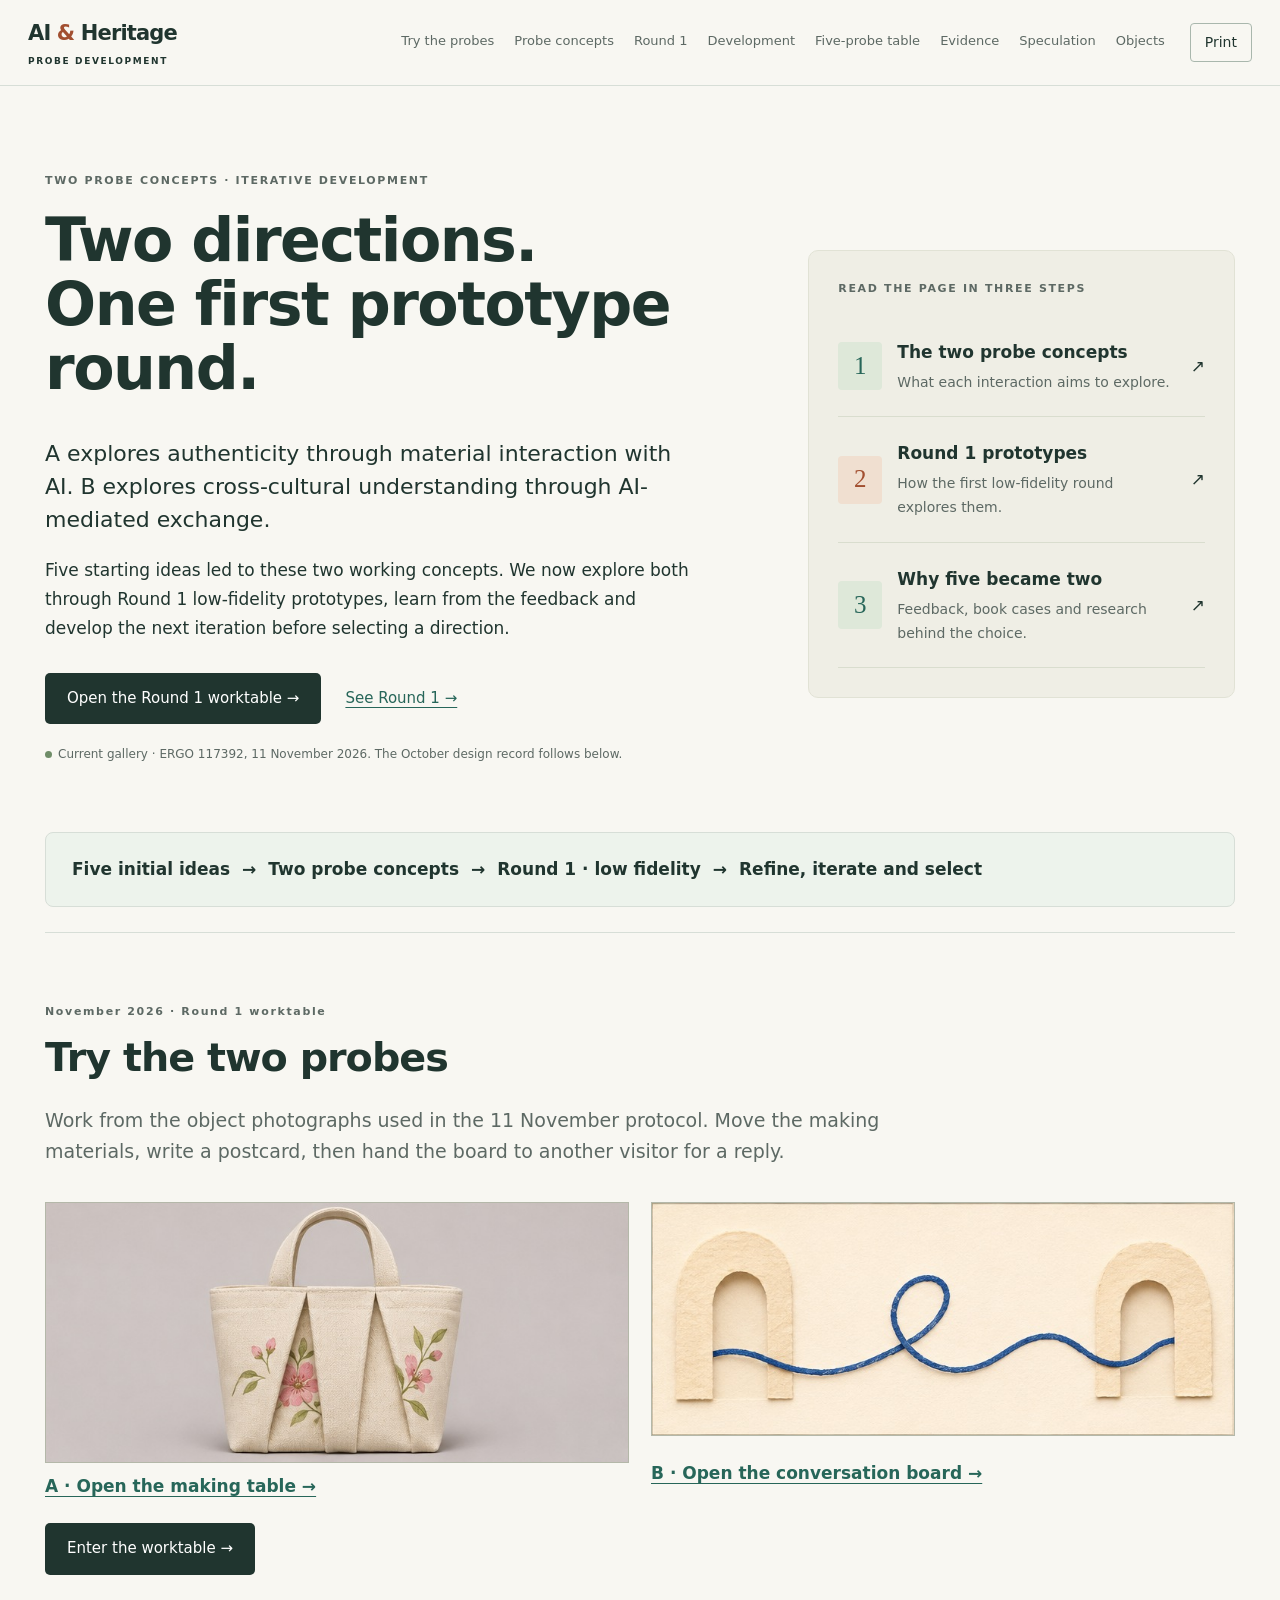
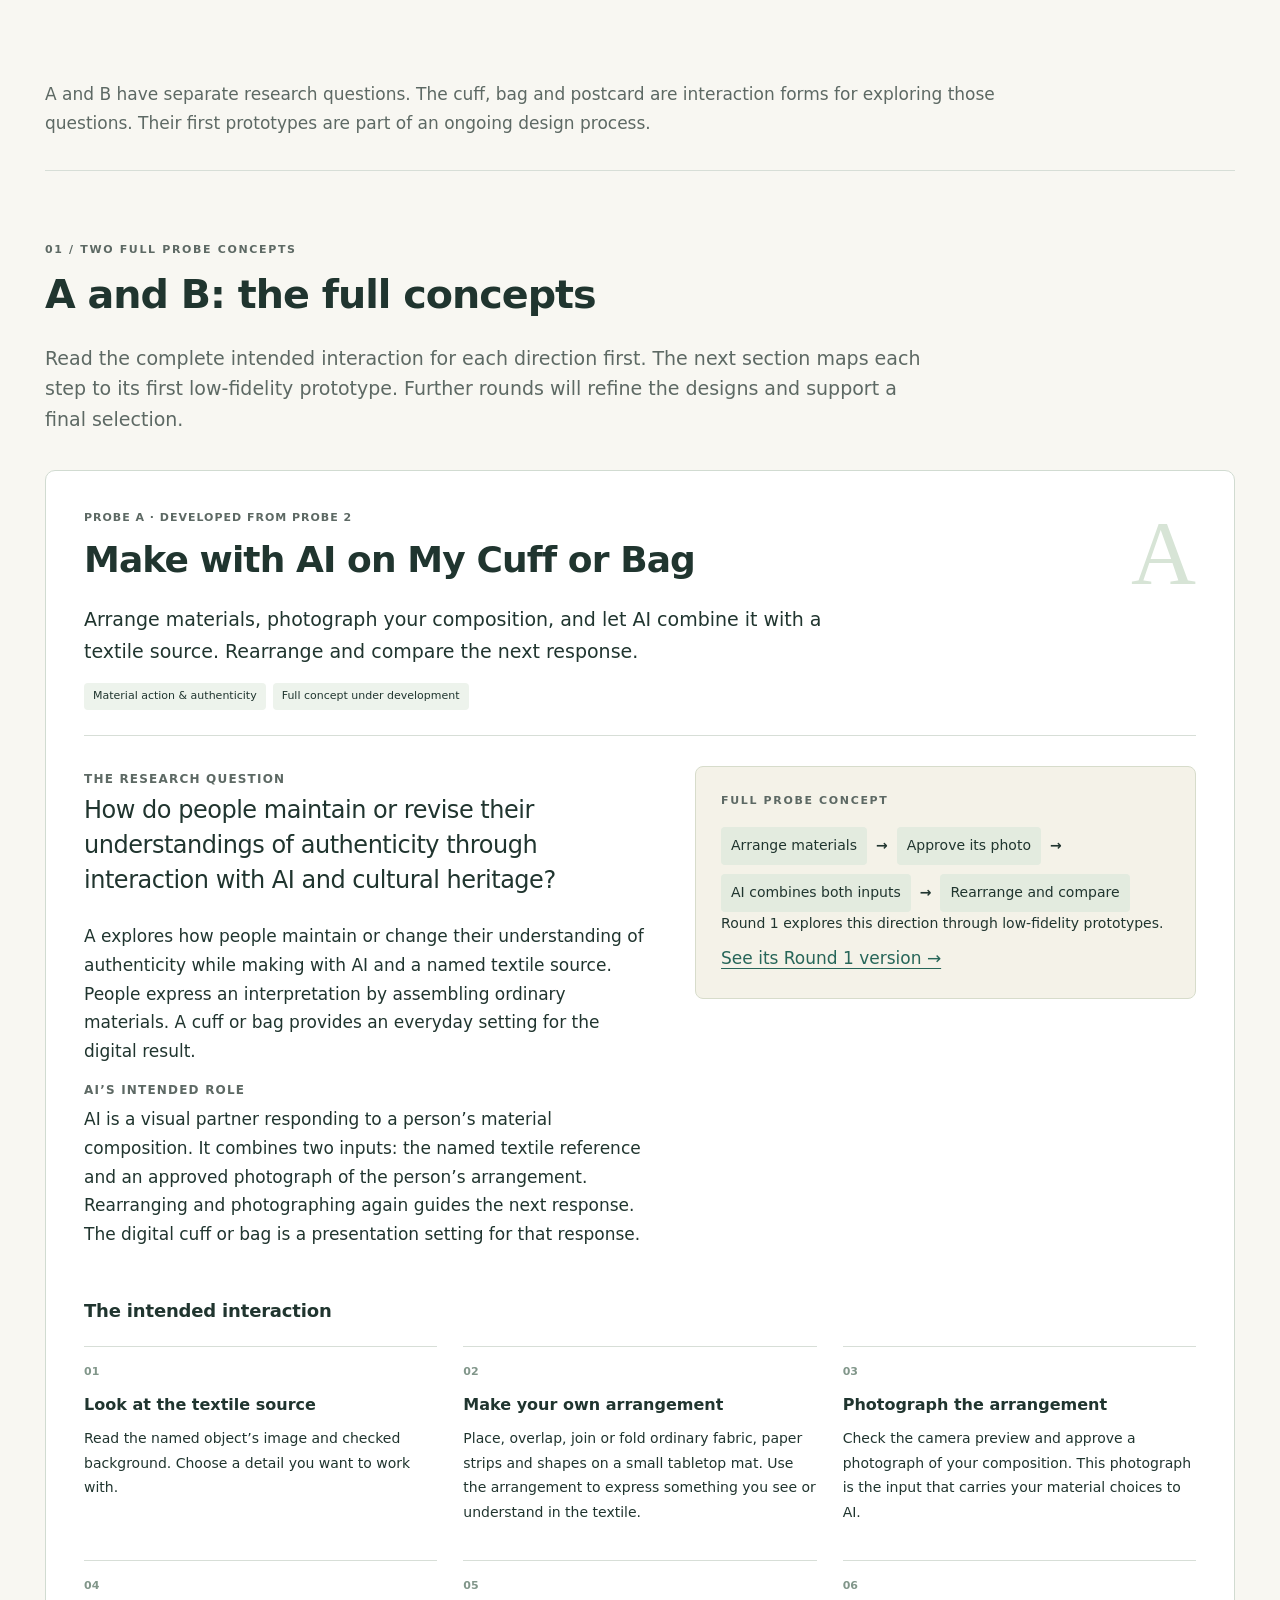
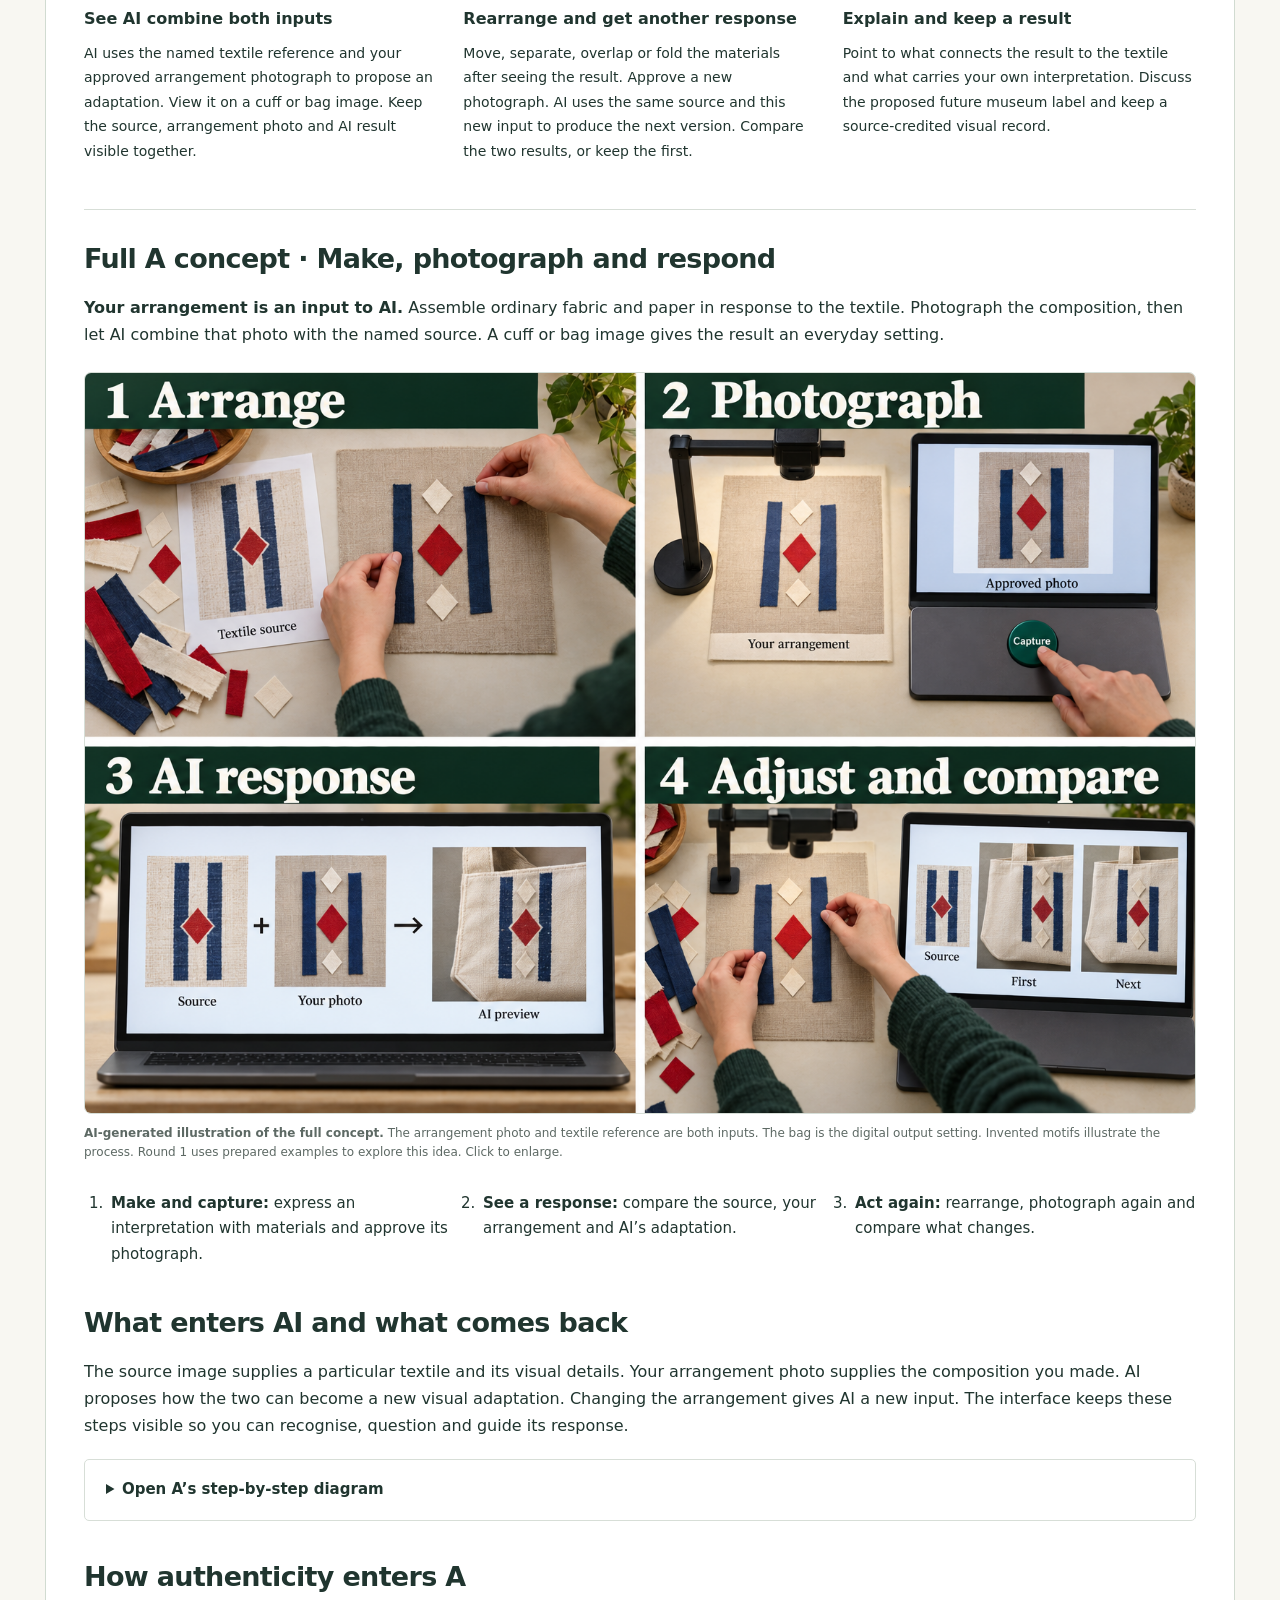
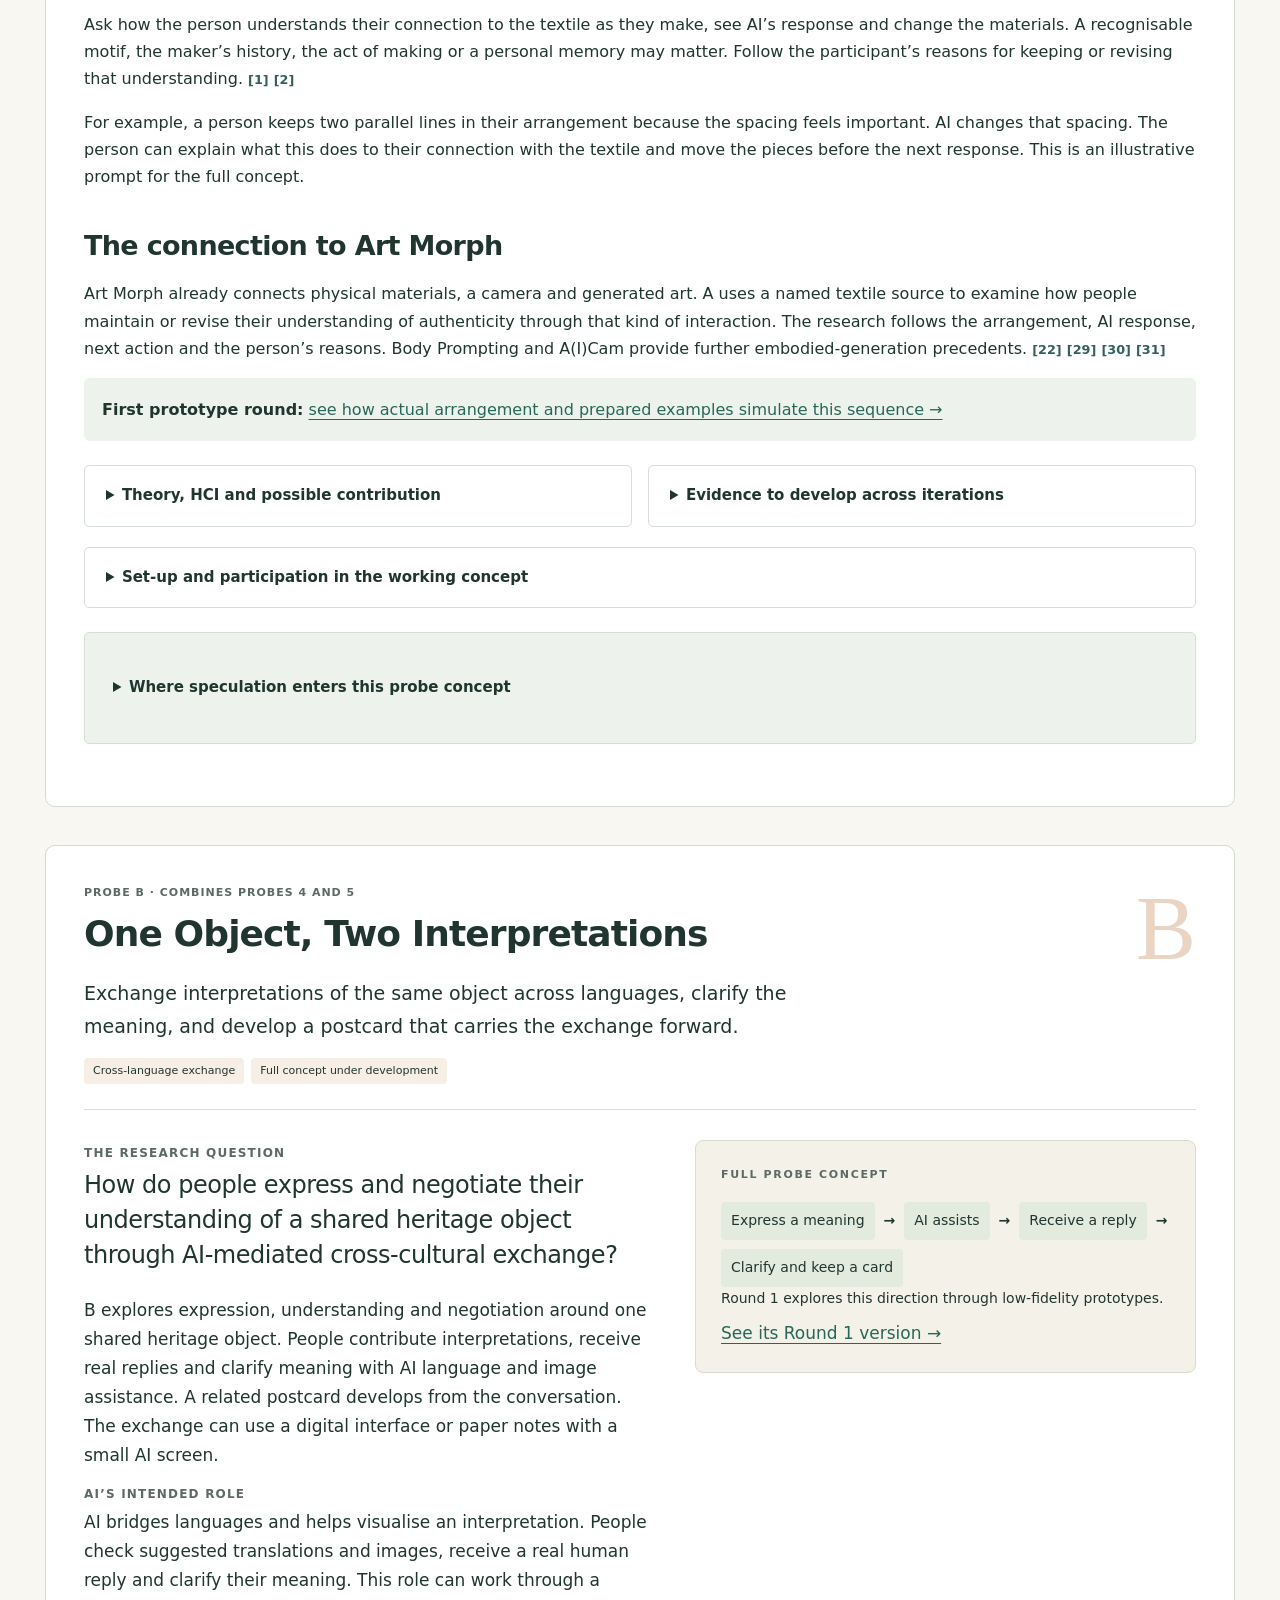
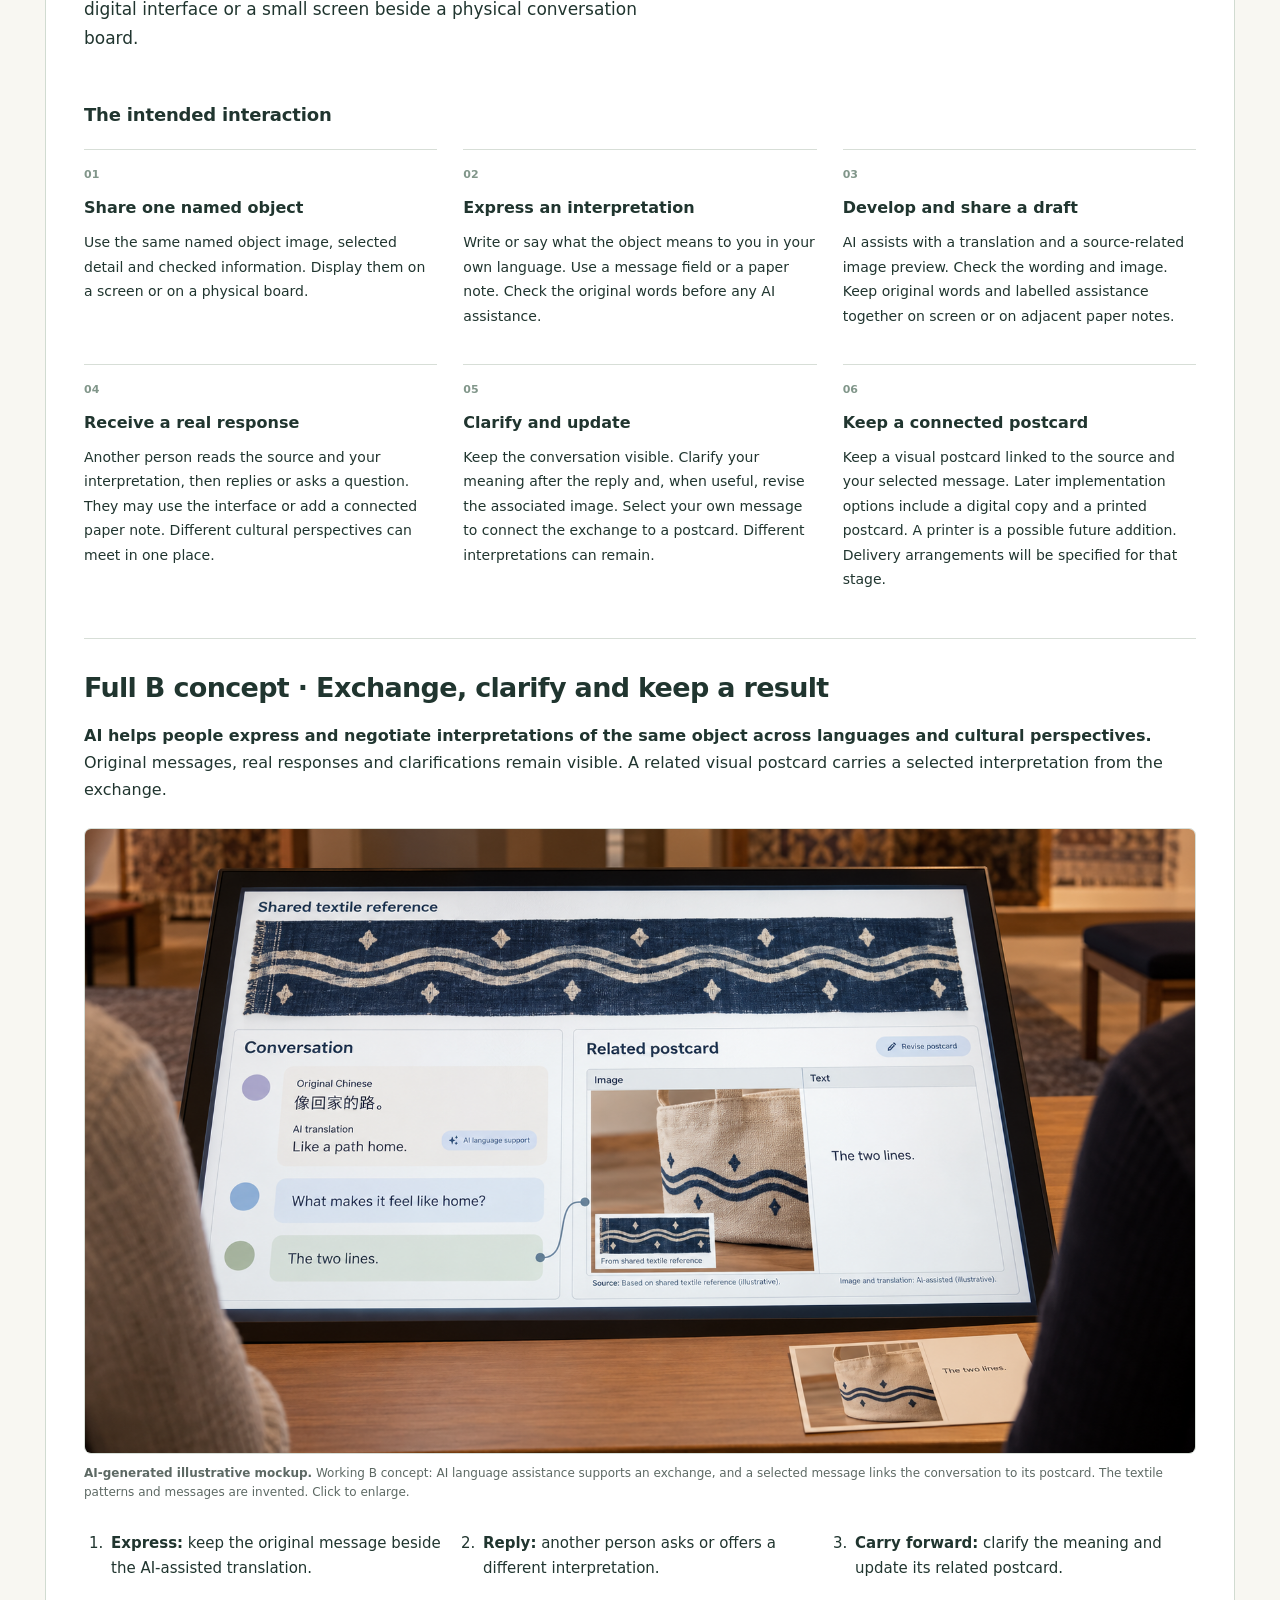
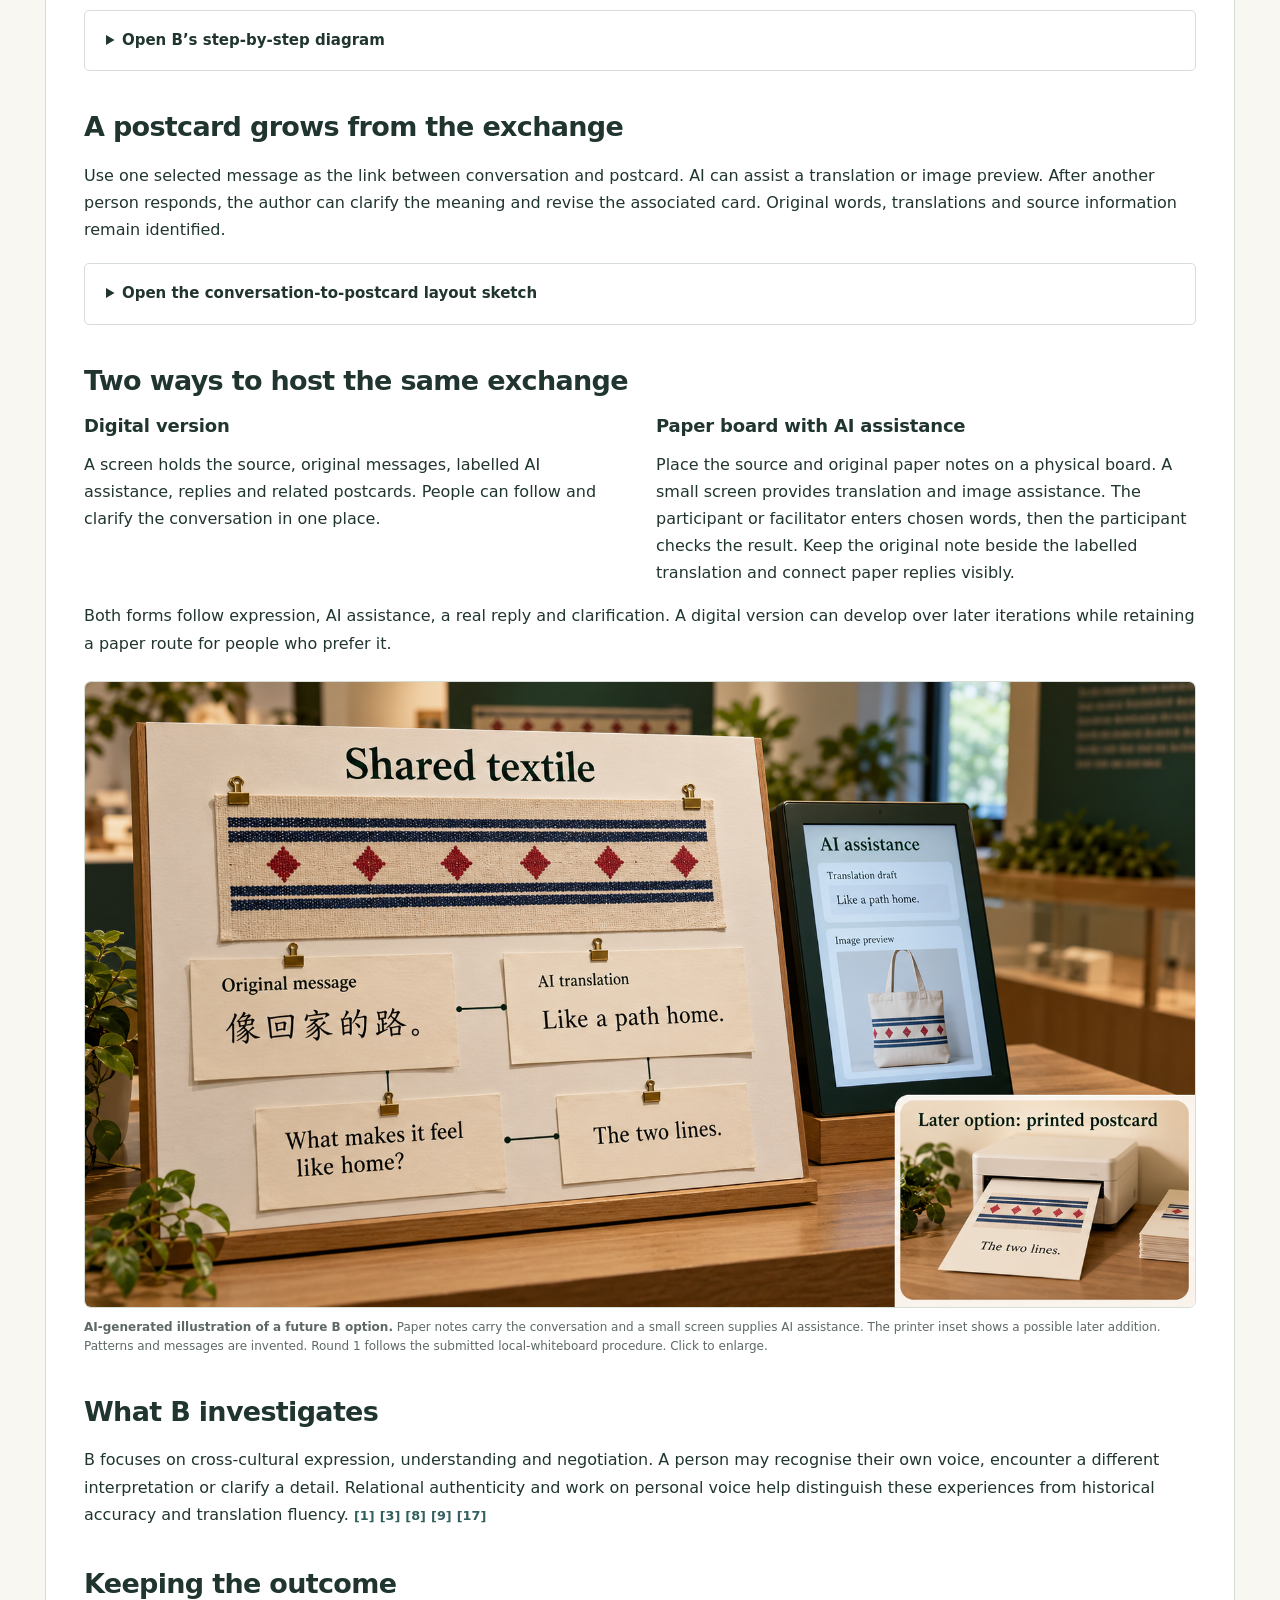
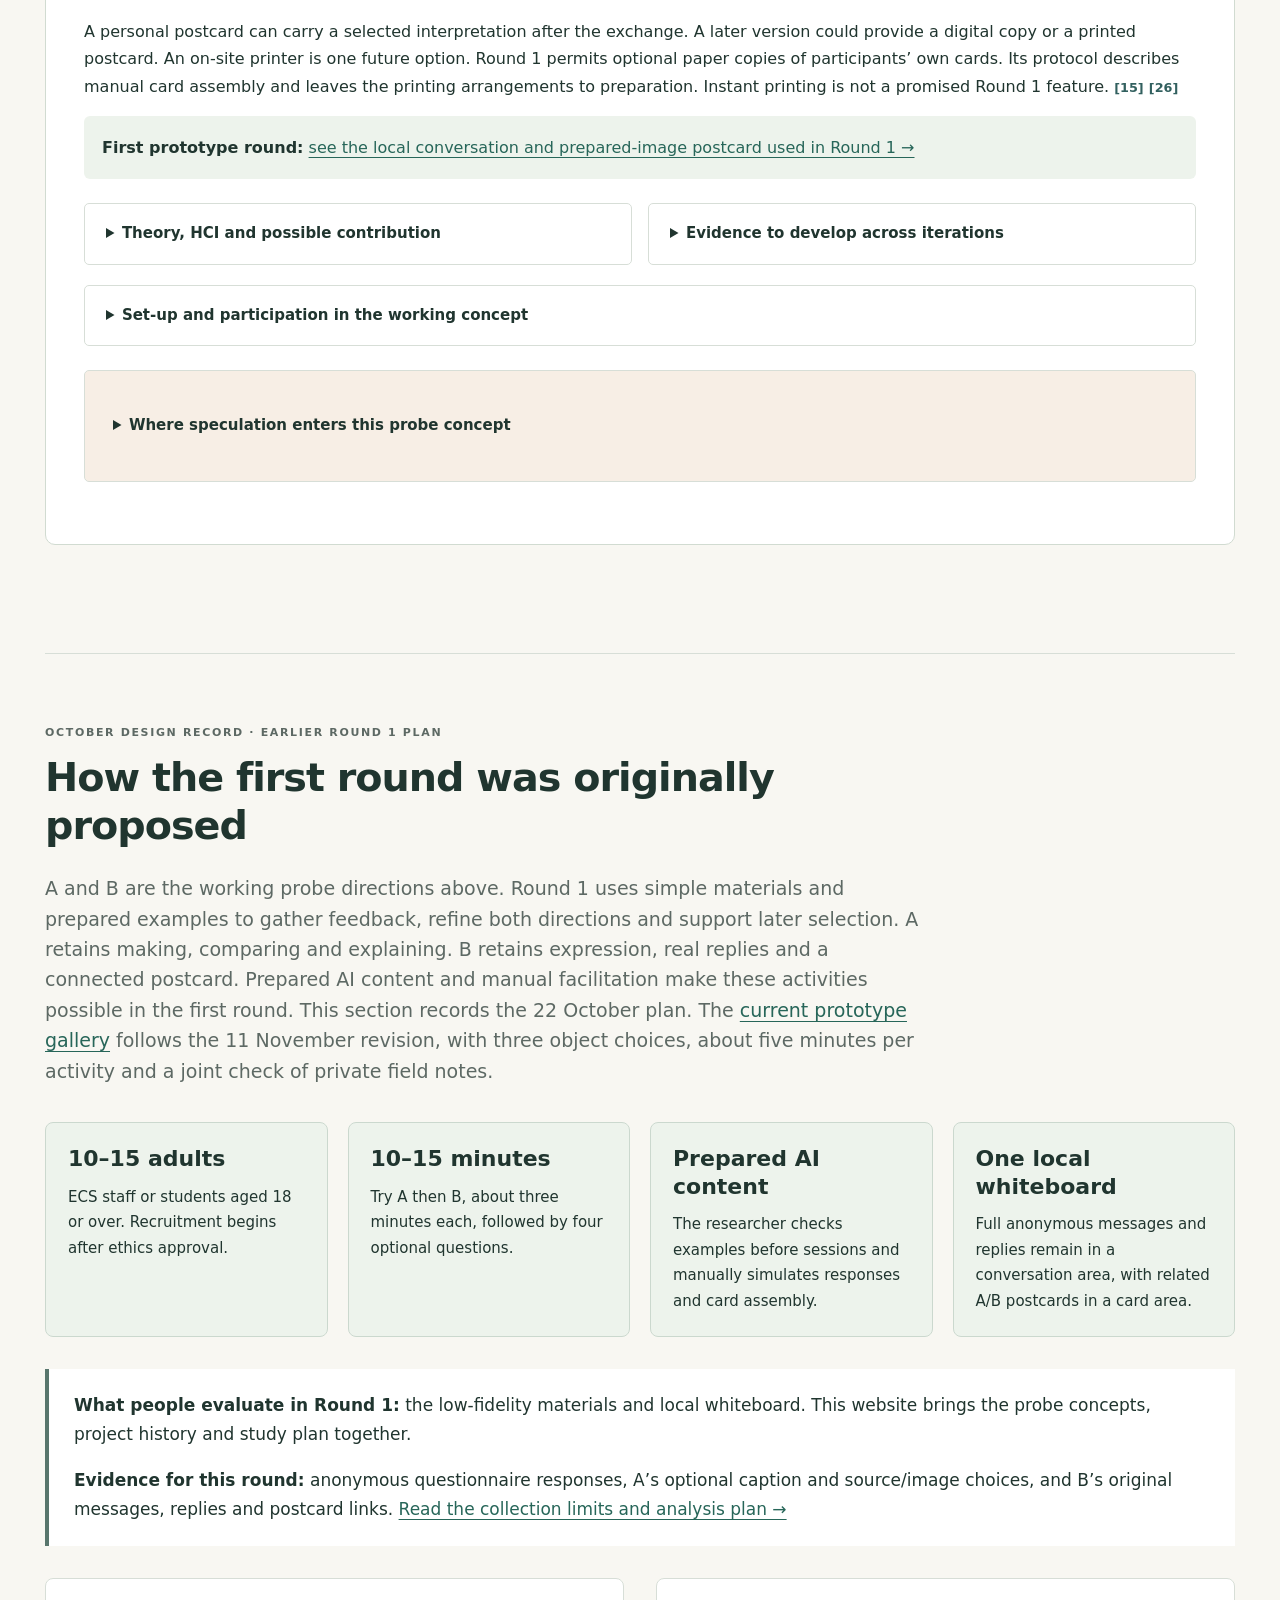
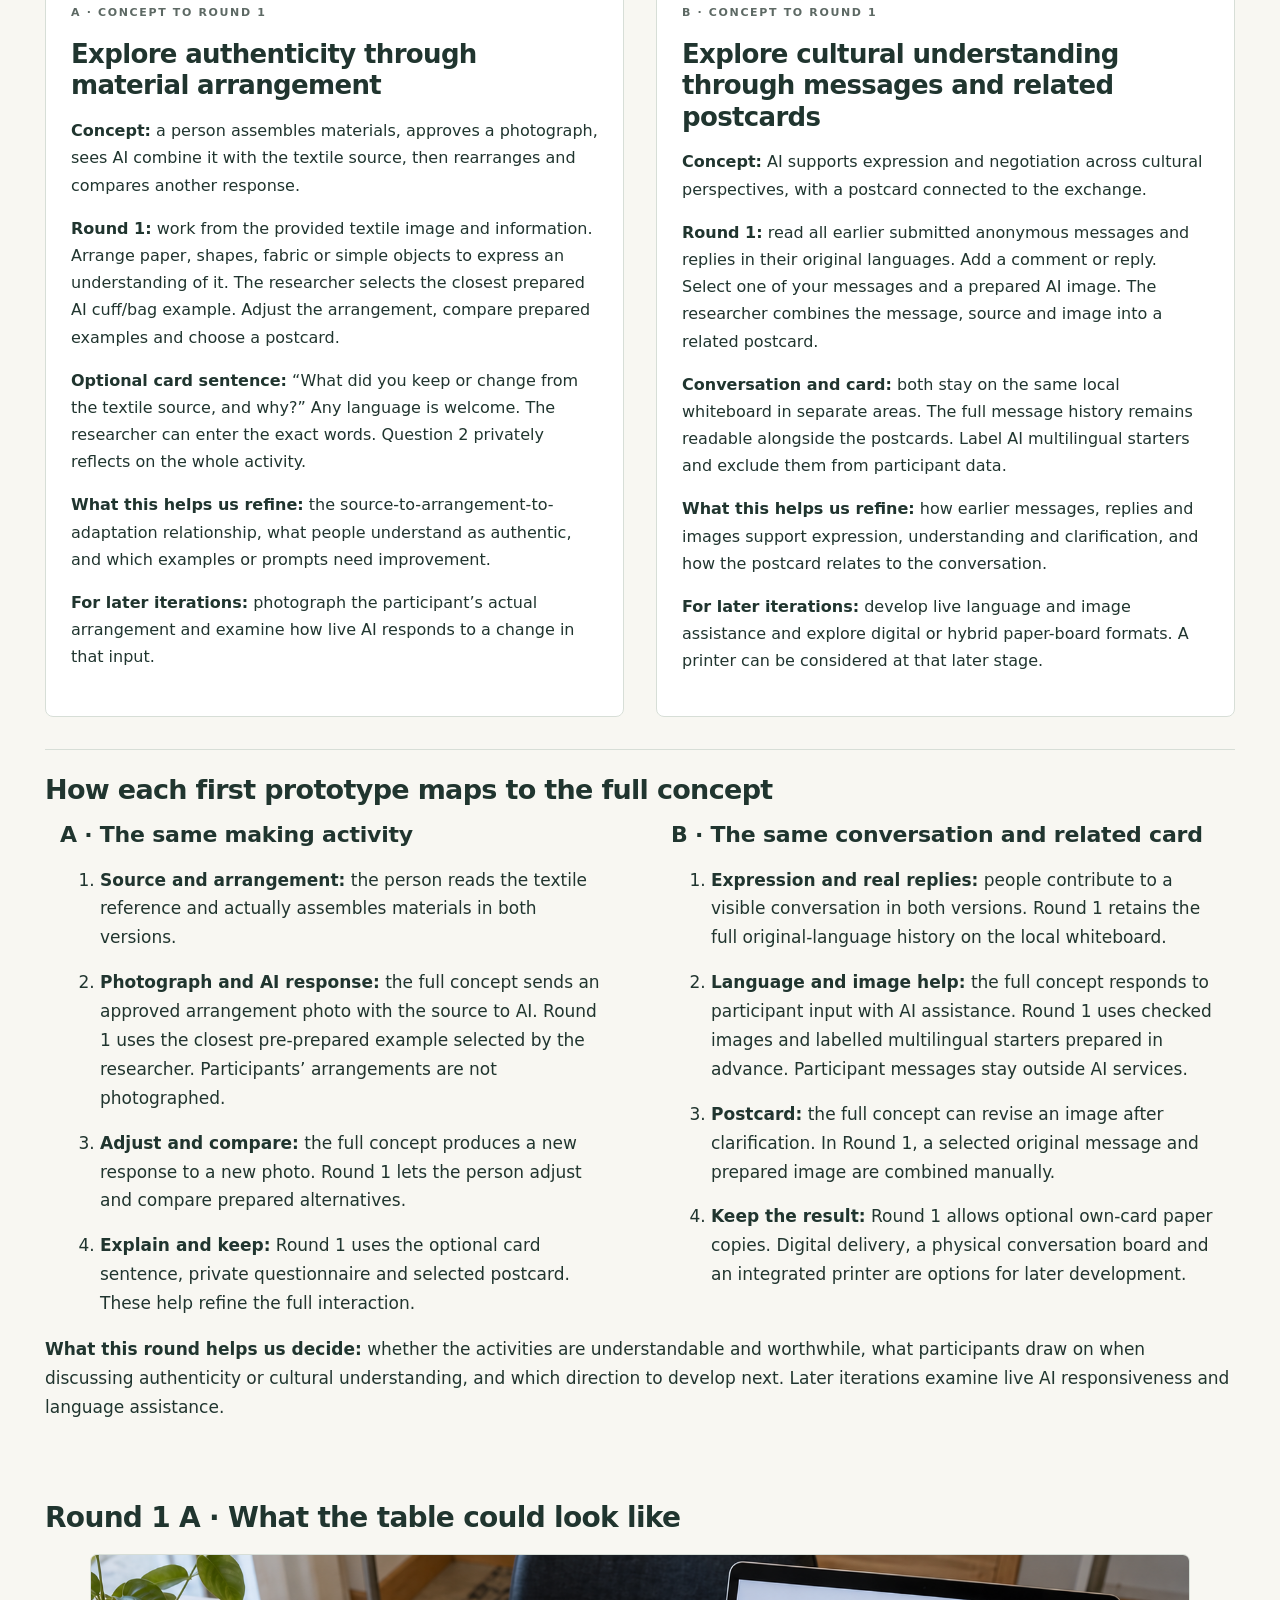
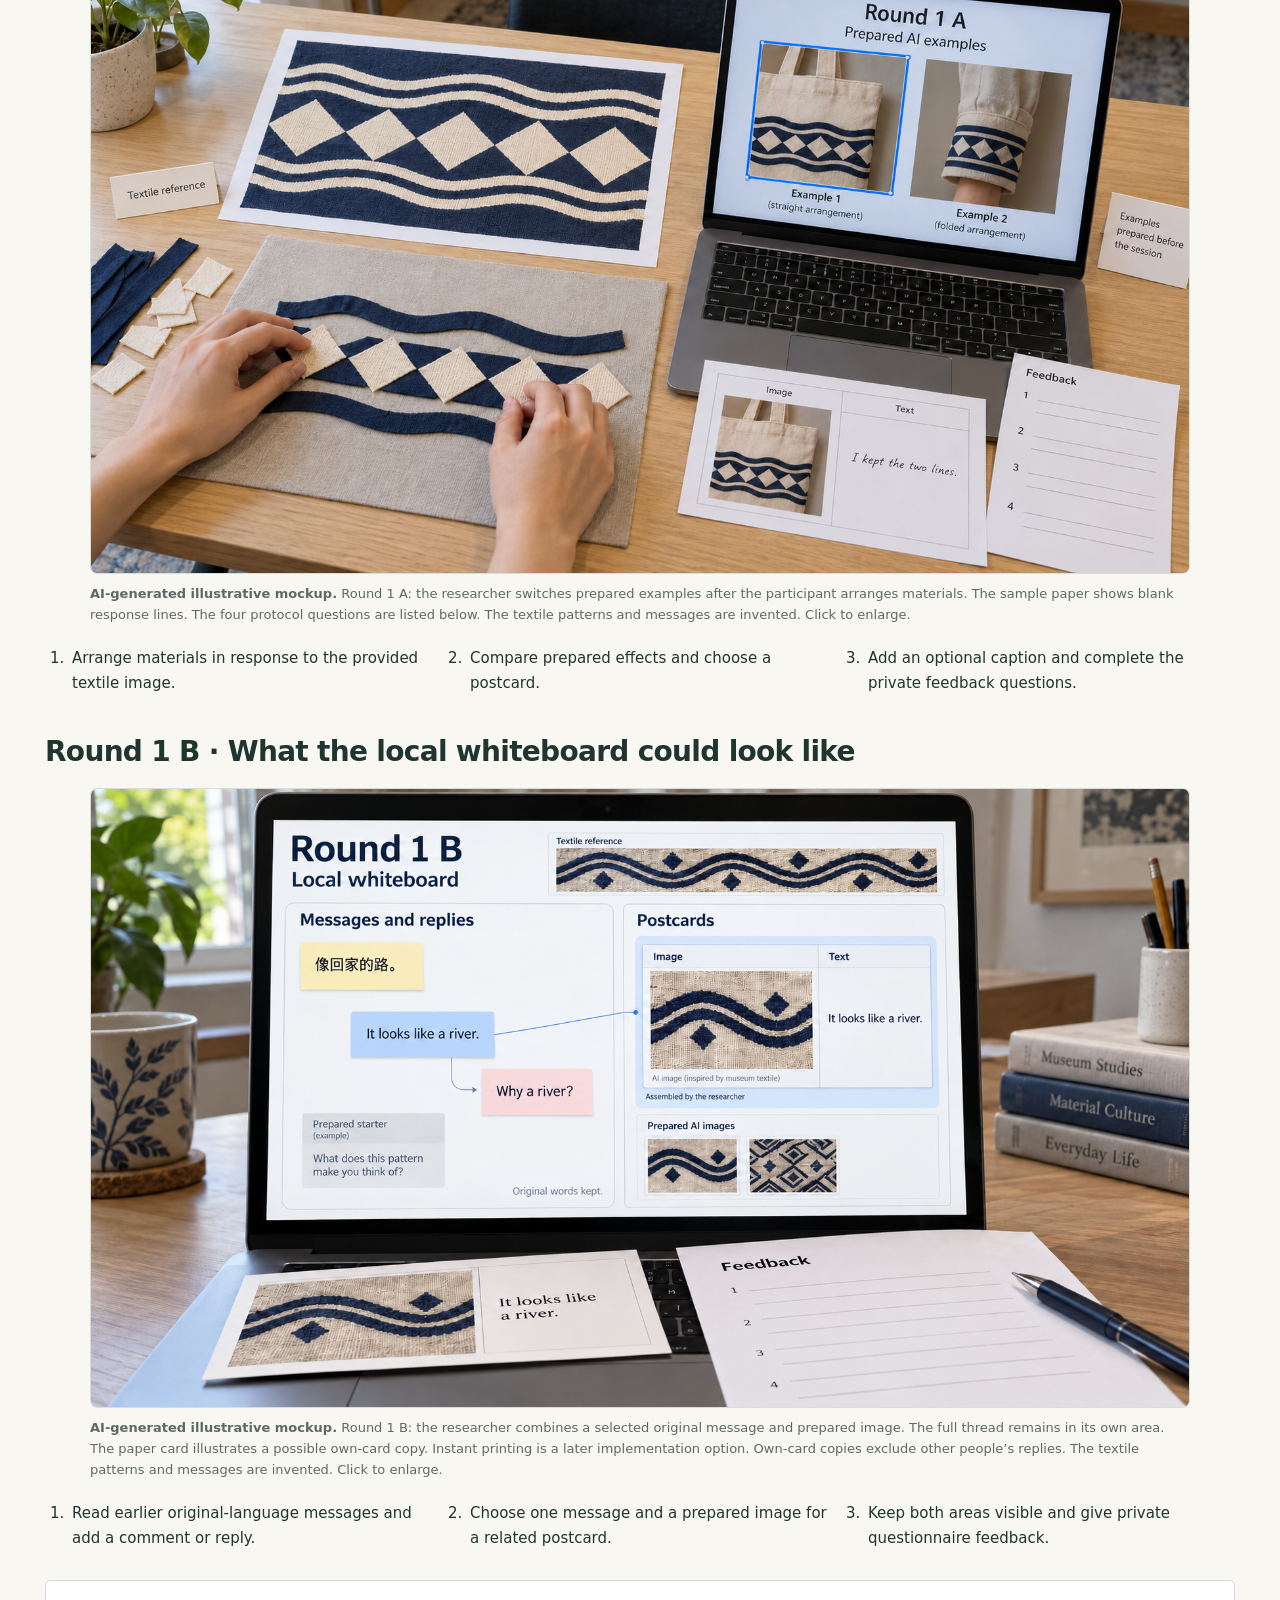
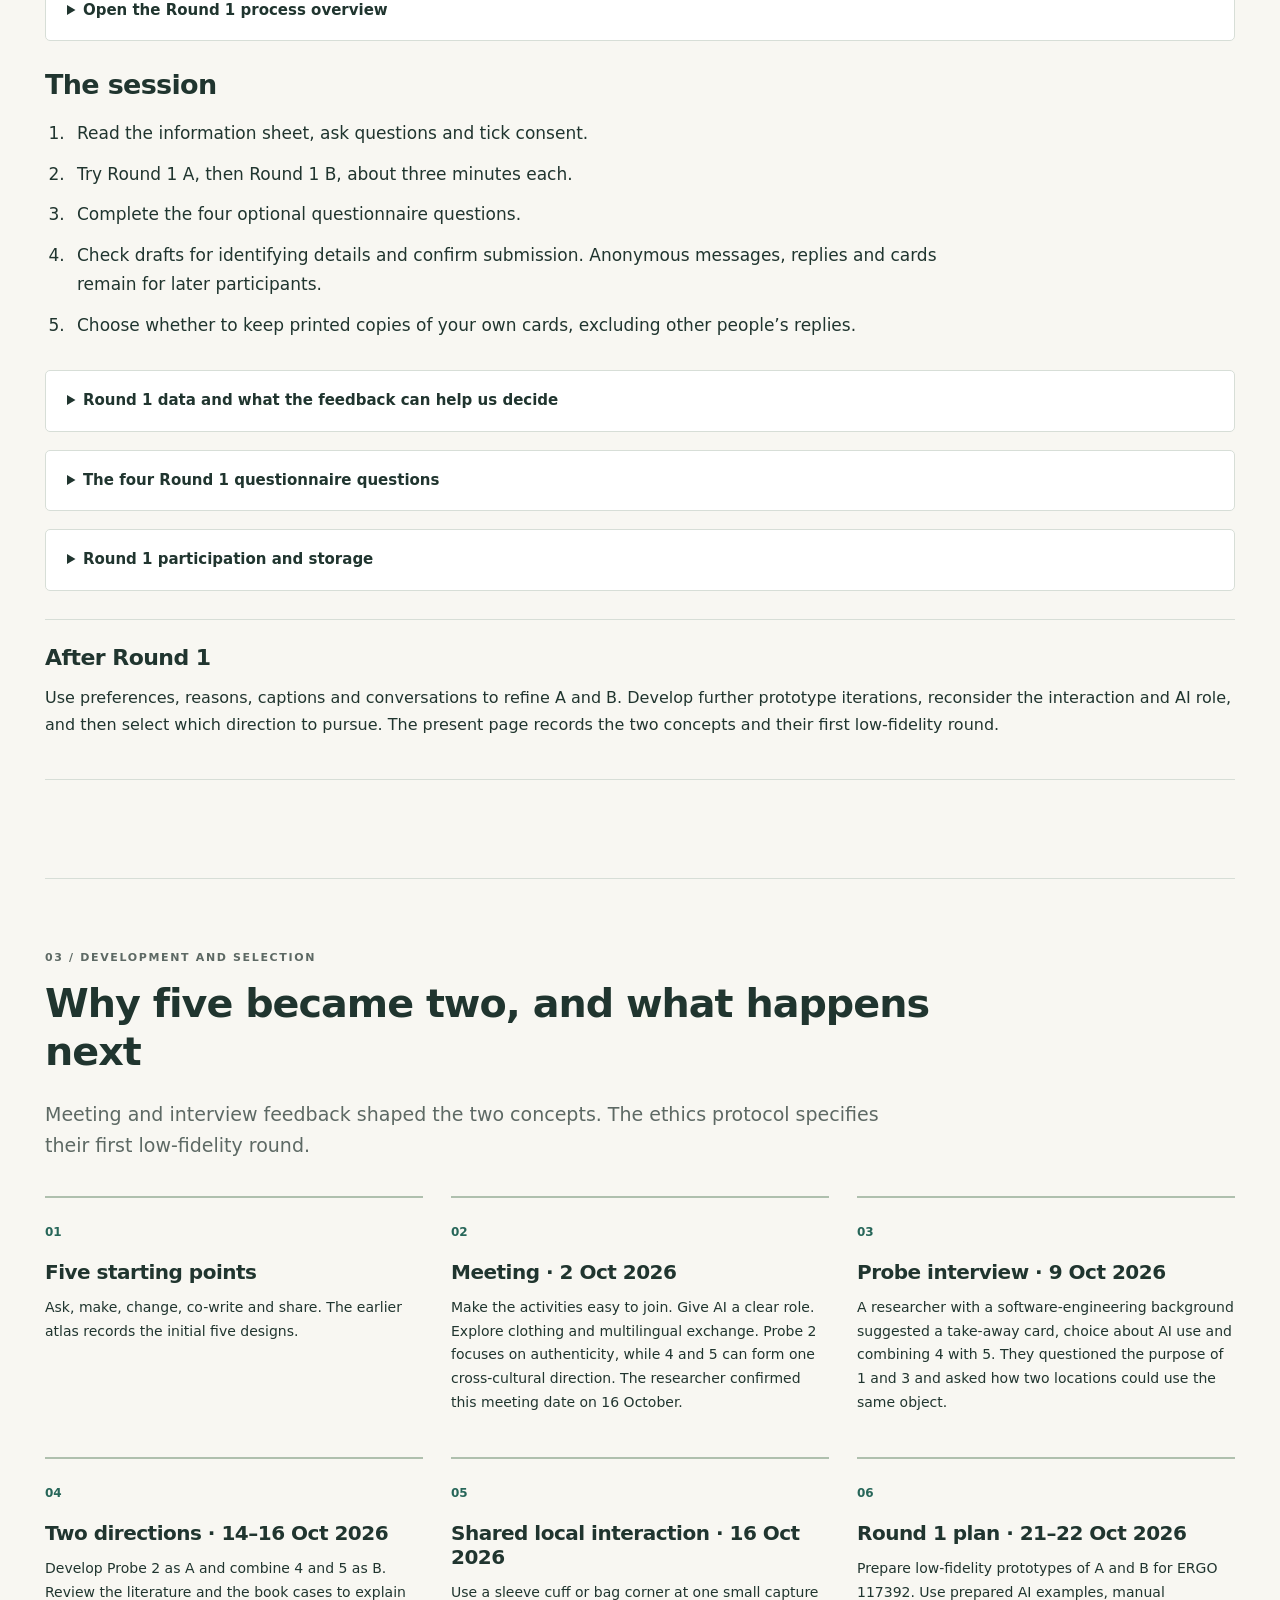
==== commit 92650e3c: "Replace scripted gallery with working object-based Round 1 probes" ====
--- a/index.html
+++ b/index.html
@@ -1,6 +1,6 @@
-<!doctype html><html lang="en"><head><meta charset="utf-8"><meta name="viewport" content="width=device-width,initial-scale=1"><meta name="description" content="Two working heritage AI probe concepts, the five-to-two selection, and their first low-fidelity prototype round under ERGO 117392."><title>AI &amp; Heritage · Probe Concepts and Round 1</title><link rel="stylesheet" href="styles.css"><script src="app.js" defer></script></head><body><a class="skip-link" href="#main">Skip to content</a><header class="site-header"><a class="brand" href="#overview">AI <span>&amp;</span> Heritage<small>PROBE DEVELOPMENT</small></a><nav aria-label="Main navigation"><a href="#prototype-gallery">Prototype gallery</a><a href="#directions">Probe concepts</a><a href="#evaluation">Round 1</a><a href="#iteration">Development</a><a href="#comparison">Five-probe table</a><a href="#evidence">Evidence</a><a href="#speculation">Speculation</a><a href="#objects">Objects</a></nav><button id="print" class="quiet-button" type="button">Print</button></header><main id="main"><section class="hero" id="overview"><div class="hero-copy"><span class="eyebrow">TWO PROBE CONCEPTS · ITERATIVE DEVELOPMENT</span><h1>Two directions.<br>One first prototype round.</h1><p class="hero-lead">A explores authenticity through material interaction with AI. B explores cross-cultural understanding through AI-mediated exchange.</p><p>Five starting ideas led to these two working concepts. We now explore both through Round 1 low-fidelity prototypes, learn from the feedback and develop the next iteration before selecting a direction.</p><div class="hero-actions"><a class="button" href="gallery/">Try the prototype gallery →</a><a class="text-link" href="#evaluation">See Round 1 →</a></div><p class="status-line"><span class="status-dot"></span>Current gallery · ERGO 117392, 11 November 2026. The October design record follows below.</p></div><aside class="reading-guide"><span class="eyebrow">READ THE PAGE IN THREE STEPS</span><a href="#directions"><span class="mini-letter a">1</span><div><b>The two probe concepts</b><p>What each interaction aims to explore.</p></div><span>↗</span></a><a href="#evaluation"><span class="mini-letter b">2</span><div><b>Round 1 prototypes</b><p>How the first low-fidelity round explores them.</p></div><span>↗</span></a><a href="#comparison"><span class="mini-letter a">3</span><div><b>Why five became two</b><p>Feedback, book cases and research behind the choice.</p></div><span>↗</span></a></aside></section><div class="development-path" aria-label="Development path"><span>Five initial ideas</span><b>→</b><span>Two probe concepts</span><b>→</b><span>Round 1 · low fidelity</span><b>→</b><span>Refine, iterate and select</span></div><section id="prototype-gallery" aria-labelledby="gallery-heading">
-<div class="section-heading"><span class="eyebrow">November 2026 · Prototype gallery</span><h2 id="gallery-heading">Inside the two probes</h2><p class="section-intro">Choose a source, try a prepared response and see how it becomes a postcard. The public walkthrough uses fictional visitor words and follows the 11 November Round 1 protocol.</p></div>
-<div class="gallery-entries"><a href="gallery/#probe-a"><img src="gallery/postcards/gown-a.png" loading="lazy" alt="Example making postcard with painted silk folds and a pleated bag"><strong>A · Make with AI on my cuff or bag ↗</strong></a><a href="gallery/#probe-b"><img src="gallery/postcards/knit-b.png" loading="lazy" alt="Example conversation postcard inspired by Gardez L’Eau"><strong>B · One object, two interpretations ↗</strong></a></div><p><a class="button" href="gallery/">Open the prototype gallery →</a></p></section>
+<!doctype html><html lang="en"><head><meta charset="utf-8"><meta name="viewport" content="width=device-width,initial-scale=1"><meta name="description" content="Two working heritage AI probe concepts, the five-to-two selection, and their first low-fidelity prototype round under ERGO 117392."><title>AI &amp; Heritage · Probe Concepts and Round 1</title><link rel="stylesheet" href="styles.css"><script src="app.js" defer></script></head><body><a class="skip-link" href="#main">Skip to content</a><header class="site-header"><a class="brand" href="#overview">AI <span>&amp;</span> Heritage<small>PROBE DEVELOPMENT</small></a><nav aria-label="Main navigation"><a href="#prototype-gallery">Try the probes</a><a href="#directions">Probe concepts</a><a href="#evaluation">Round 1</a><a href="#iteration">Development</a><a href="#comparison">Five-probe table</a><a href="#evidence">Evidence</a><a href="#speculation">Speculation</a><a href="#objects">Objects</a></nav><button id="print" class="quiet-button" type="button">Print</button></header><main id="main"><section class="hero" id="overview"><div class="hero-copy"><span class="eyebrow">TWO PROBE CONCEPTS · ITERATIVE DEVELOPMENT</span><h1>Two directions.<br>One first prototype round.</h1><p class="hero-lead">A explores authenticity through material interaction with AI. B explores cross-cultural understanding through AI-mediated exchange.</p><p>Five starting ideas led to these two working concepts. We now explore both through Round 1 low-fidelity prototypes, learn from the feedback and develop the next iteration before selecting a direction.</p><div class="hero-actions"><a class="button" href="gallery/">Open the Round 1 worktable →</a><a class="text-link" href="#evaluation">See Round 1 →</a></div><p class="status-line"><span class="status-dot"></span>Current gallery · ERGO 117392, 11 November 2026. The October design record follows below.</p></div><aside class="reading-guide"><span class="eyebrow">READ THE PAGE IN THREE STEPS</span><a href="#directions"><span class="mini-letter a">1</span><div><b>The two probe concepts</b><p>What each interaction aims to explore.</p></div><span>↗</span></a><a href="#evaluation"><span class="mini-letter b">2</span><div><b>Round 1 prototypes</b><p>How the first low-fidelity round explores them.</p></div><span>↗</span></a><a href="#comparison"><span class="mini-letter a">3</span><div><b>Why five became two</b><p>Feedback, book cases and research behind the choice.</p></div><span>↗</span></a></aside></section><div class="development-path" aria-label="Development path"><span>Five initial ideas</span><b>→</b><span>Two probe concepts</span><b>→</b><span>Round 1 · low fidelity</span><b>→</b><span>Refine, iterate and select</span></div><section id="prototype-gallery" aria-labelledby="gallery-heading">
+<div class="section-heading"><span class="eyebrow">November 2026 · Round 1 worktable</span><h2 id="gallery-heading">Try the two probes</h2><p class="section-intro">Work from the object photographs used in the 11 November protocol. Move the making materials, write a postcard, then hand the board to another visitor for a reply.</p></div>
+<div class="gallery-entries"><a href="gallery/#probe-a"><img src="gallery/images/gown-a2.jpg" loading="lazy" alt="Prepared bag design with folds partly hiding the floral pattern"><strong>A · Open the making table →</strong></a><a href="gallery/#probe-b"><img src="gallery/images/knit-b2.jpg" loading="lazy" alt="Prepared postcard image of a cord joining two arches"><strong>B · Open the conversation board →</strong></a></div><p><a class="button" href="gallery/">Enter the worktable →</a></p></section>
 <p class="scope-note">A and B have separate research questions. The cuff, bag and postcard are interaction forms for exploring those questions. Their first prototypes are part of an ongoing design process.</p><section id="directions"><div class="section-heading"><span class="eyebrow">01 / TWO FULL PROBE CONCEPTS</span><h2>A and B: the full concepts</h2><p class="section-intro">Read the complete intended interaction for each direction first. The next section maps each step to its first low-fidelity prototype. Further rounds will refine the designs and support a final selection.</p></div><article class="direction direction-a" id="probe-a"><div class="direction-head"><div><span class="route-label">PROBE A · Developed from Probe 2</span><h3>Make with AI on My Cuff or Bag</h3><p class="direction-summary">Arrange materials, photograph your composition, and let AI combine it with a textile source. Rearrange and compare the next response.</p><div class="chips"><span>Material action & authenticity</span><span>Full concept under development</span></div></div><span class="direction-letter" aria-hidden="true">A</span></div>
     <div class="direction-opening"><div><h4>The research question</h4><p class="research-question">How do people maintain or revise their understandings of authenticity through interaction with AI and cultural heritage?</p><p>A explores how people maintain or change their understanding of authenticity while making with AI and a named textile source. People express an interpretation by assembling ordinary materials. A cuff or bag provides an everyday setting for the digital result.</p><h4>AI’s intended role</h4><p>AI is a visual partner responding to a person’s material composition. It combines two inputs: the named textile reference and an approved photograph of the person’s arrangement. Rearranging and photographing again guides the next response. The digital cuff or bag is a presentation setting for that response.</p></div><div><div class="live-sketch"><span class="eyebrow">FULL PROBE CONCEPT</span><div class="sketch-flow"><span>Arrange materials</span><b>→</b><span>Approve its photo</span><b>→</b><span>AI combines both inputs</span><b>→</b><span>Rearrange and compare</span></div><p>Round 1 explores this direction through low-fidelity prototypes.</p><a href="#round1-a">See its Round 1 version →</a></div></div></div><h4 class="subsection-title">The intended interaction</h4><ol class="workflow"><li><b>Look at the textile source</b><p>Read the named object’s image and checked background. Choose a detail you want to work with.</p></li><li><b>Make your own arrangement</b><p>Place, overlap, join or fold ordinary fabric, paper strips and shapes on a small tabletop mat. Use the arrangement to express something you see or understand in the textile.</p></li><li><b>Photograph the arrangement</b><p>Check the camera preview and approve a photograph of your composition. This photograph is the input that carries your material choices to AI.</p></li><li><b>See AI combine both inputs</b><p>AI uses the named textile reference and your approved arrangement photograph to propose an adaptation. View it on a cuff or bag image. Keep the source, arrangement photo and AI result visible together.</p></li><li><b>Rearrange and get another response</b><p>Move, separate, overlap or fold the materials after seeing the result. Approve a new photograph. AI uses the same source and this new input to produce the next version. Compare the two results, or keep the first.</p></li><li><b>Explain and keep a result</b><p>Point to what connects the result to the textile and what carries your own interpretation. Discuss the proposed future museum label and keep a source-credited visual record.</p></li></ol><div class="implementation" id="a-design"><h3>Full A concept · Make, photograph and respond</h3><p><b>Your arrangement is an input to AI.</b> Assemble ordinary fabric and paper in response to the textile. Photograph the composition, then let AI combine that photo with the named source. A cuff or bag image gives the result an everyday setting.</p>
 <figure class="design-figure ai-mockup"><a href="assets/design/a-concept-mockup.png" target="_blank" rel="noopener"><img src="assets/design/a-concept-mockup.png" width="1536" height="1024" loading="lazy" alt="Full A in four scenes: arrange loose materials, approve a photograph, combine the textile source and arrangement photo with AI, then rearrange and compare the next response"></a><figcaption><b>AI-generated illustration of the full concept.</b> The arrangement photo and textile reference are both inputs. The bag is the digital output setting. Invented motifs illustrate the process. Round 1 uses prepared examples to explore this idea. Click to enlarge.</figcaption></figure>
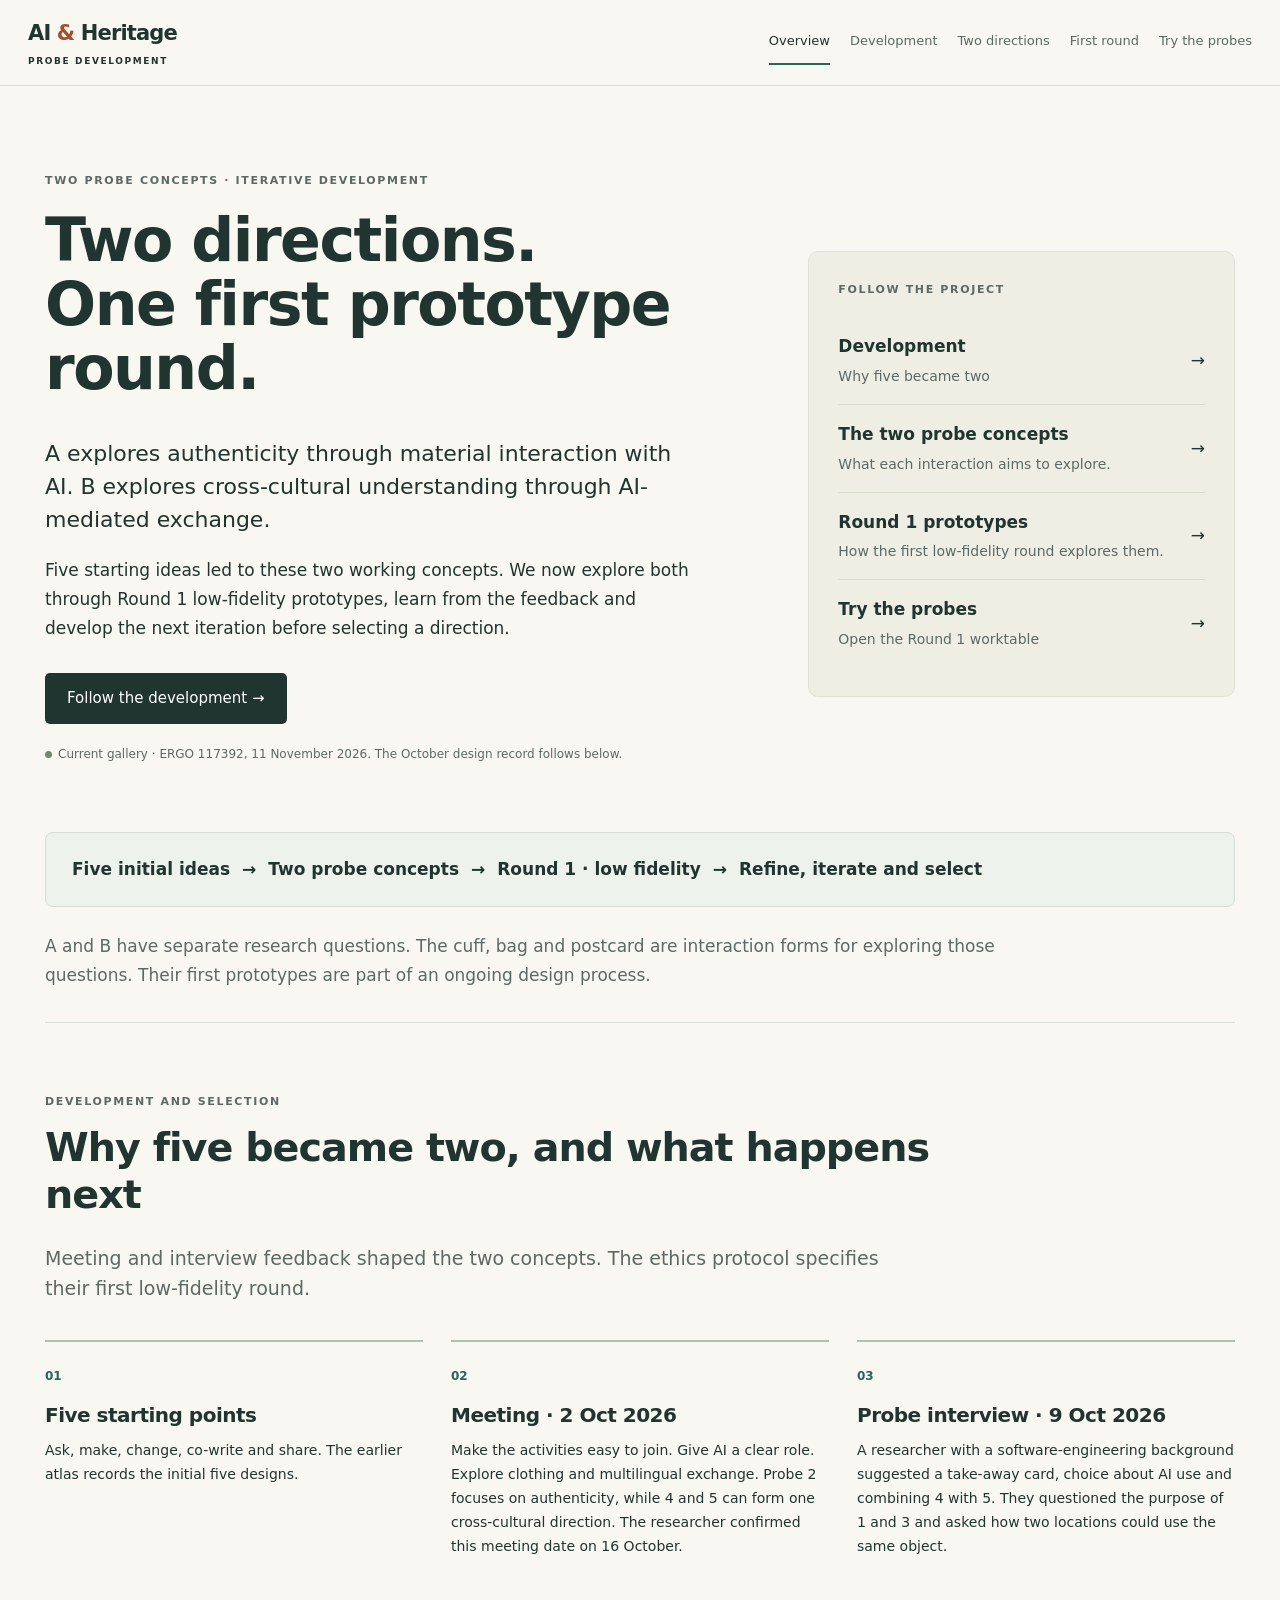
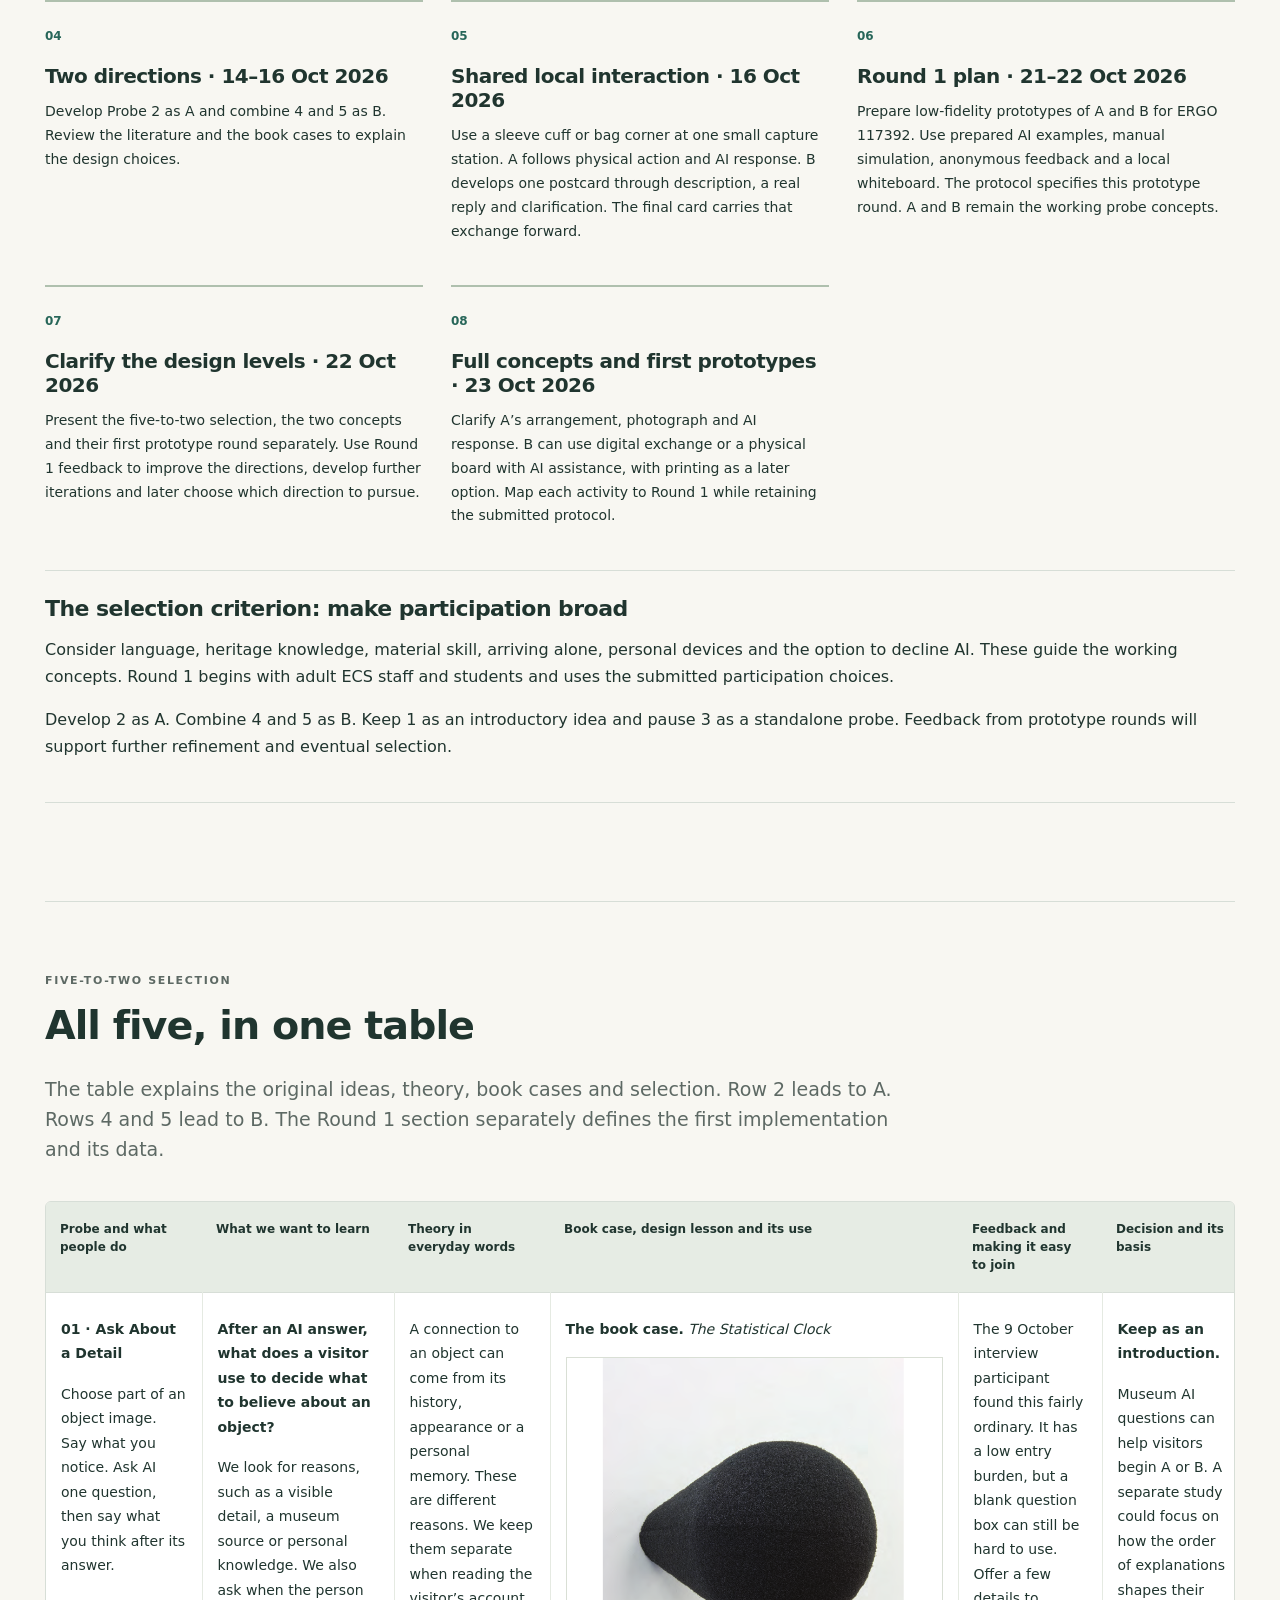
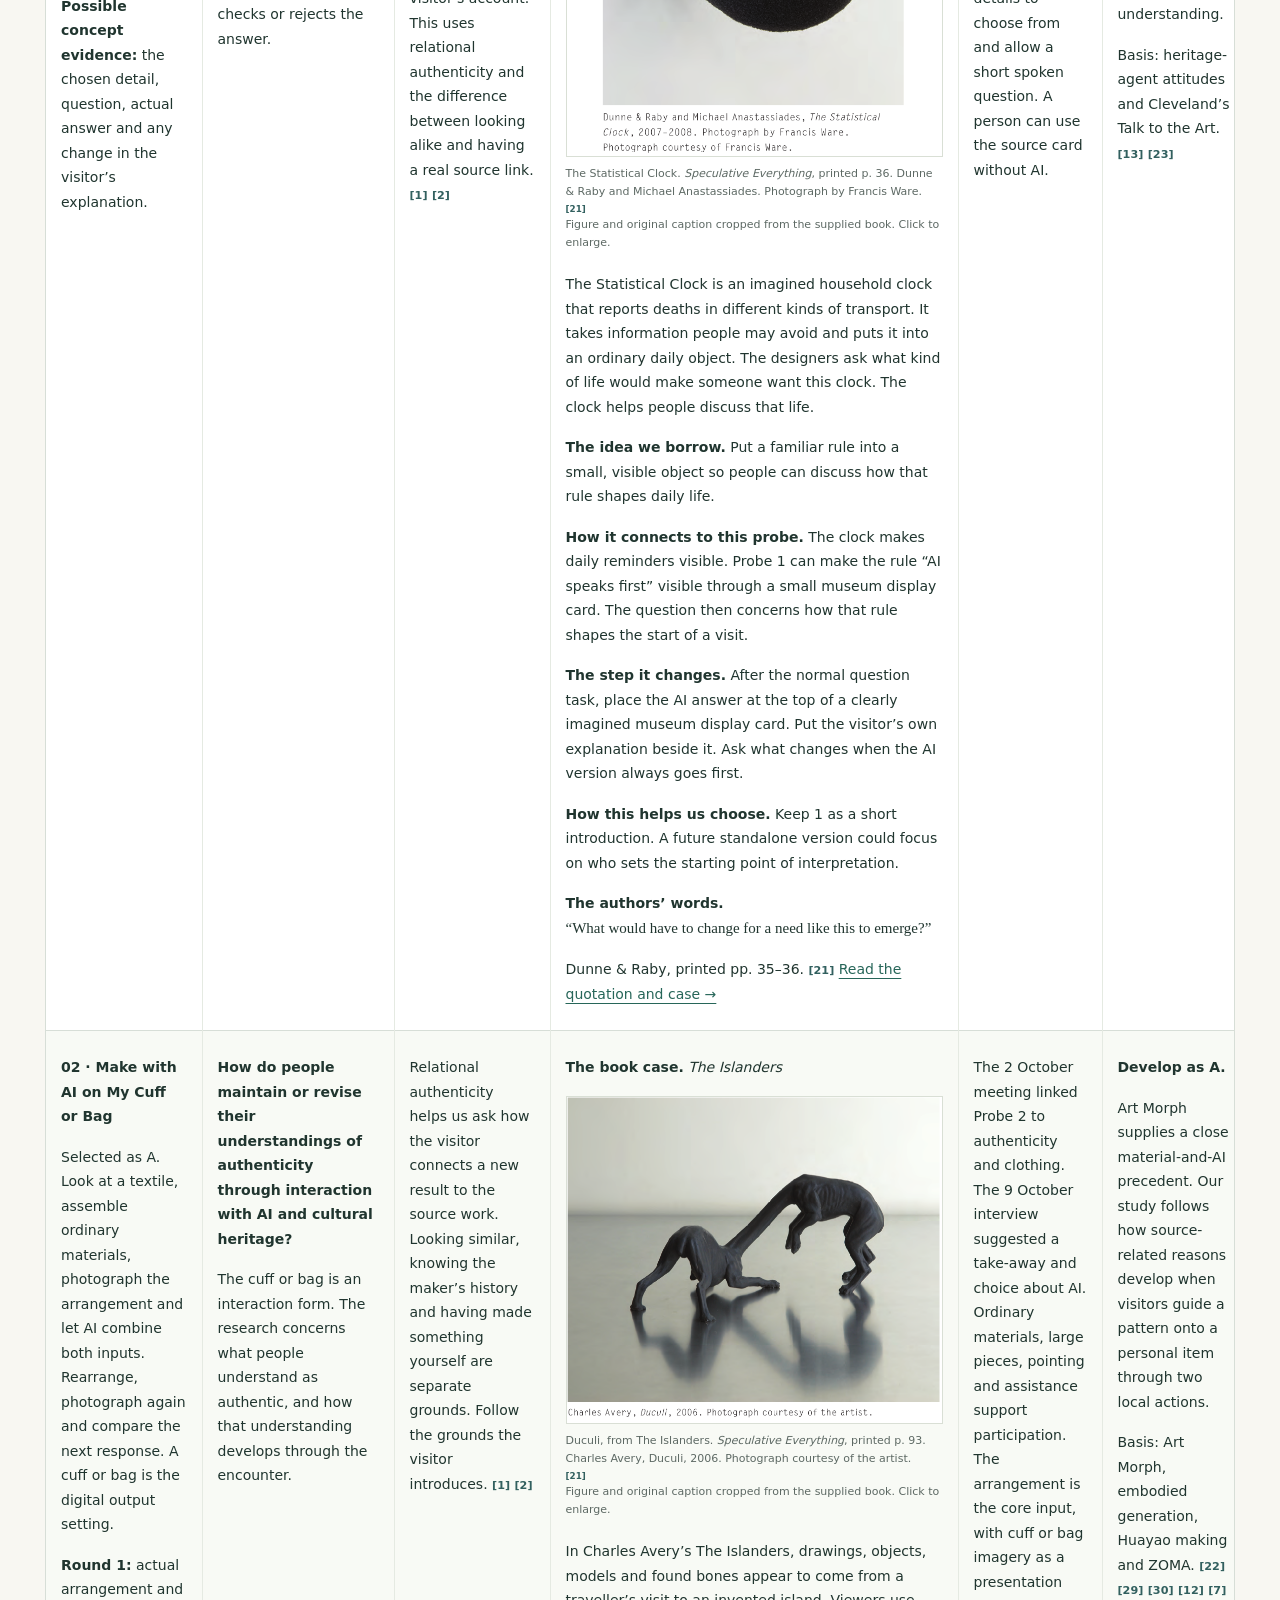
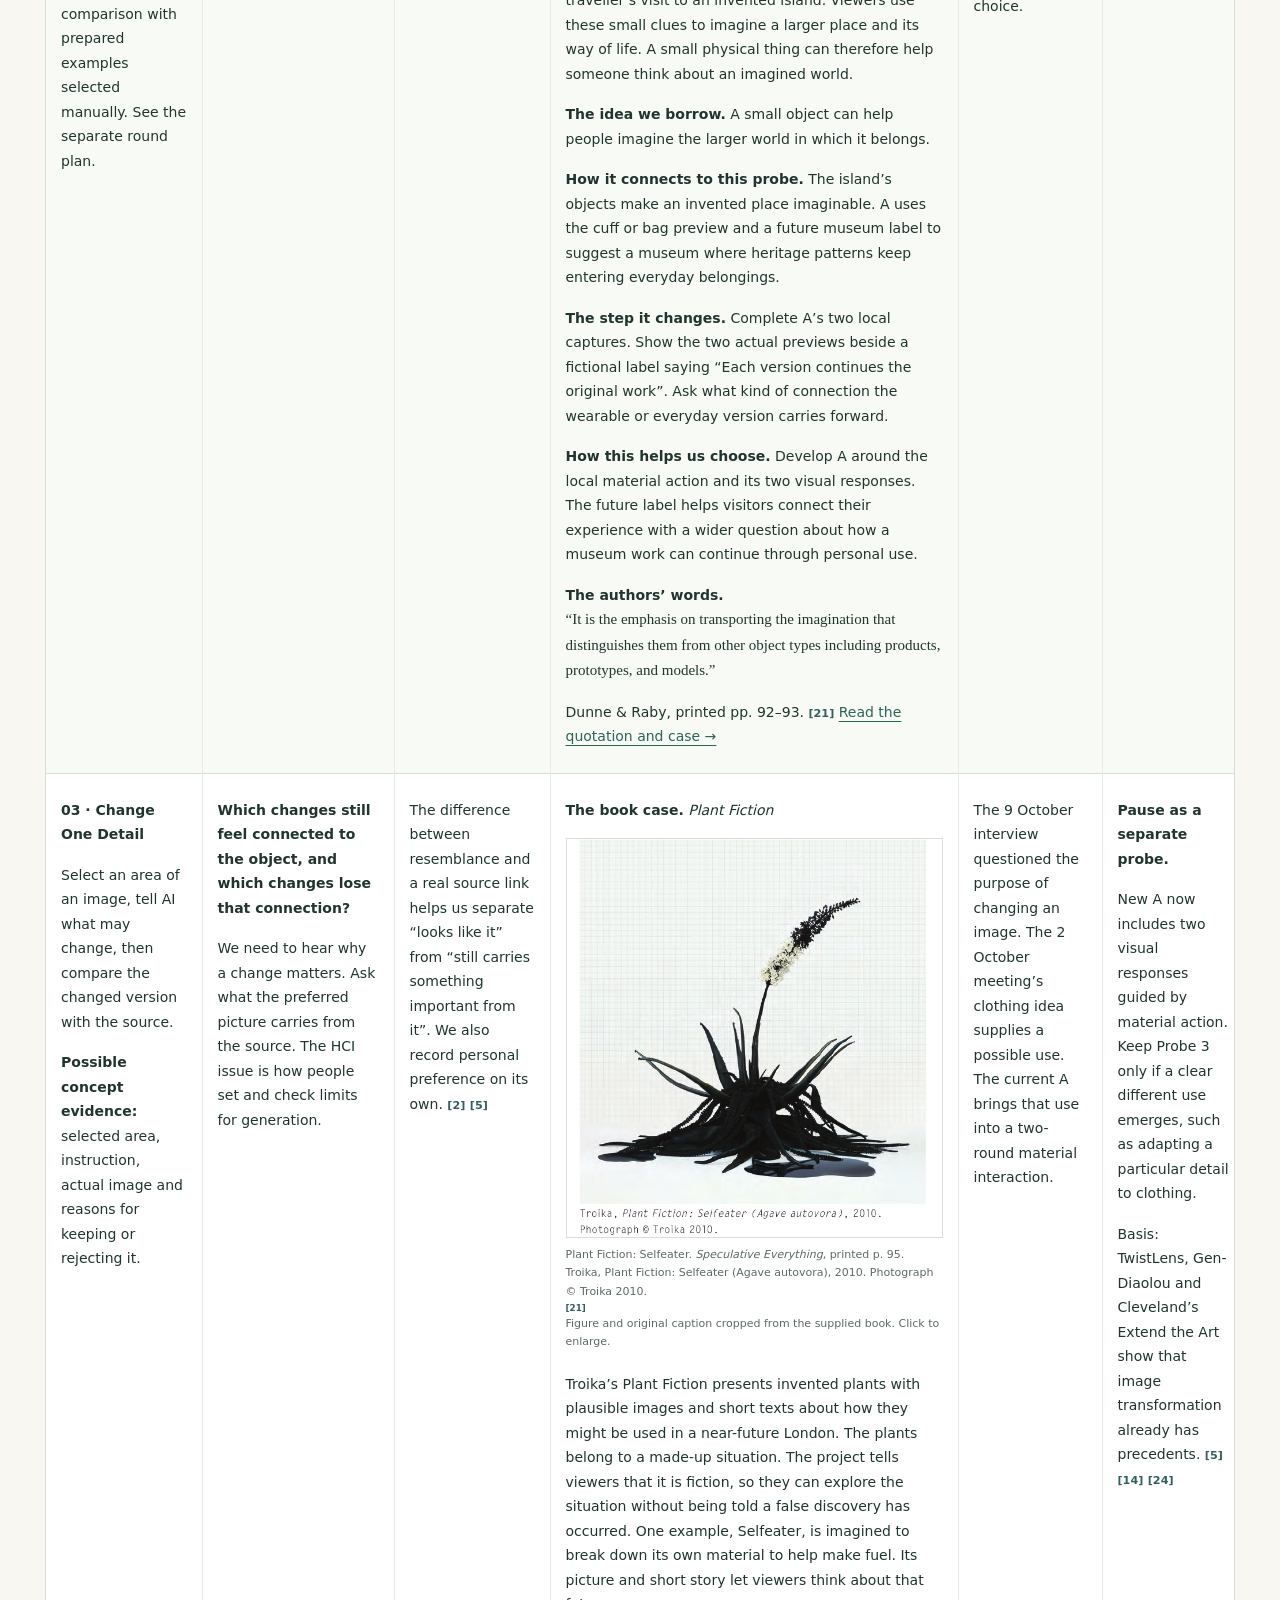
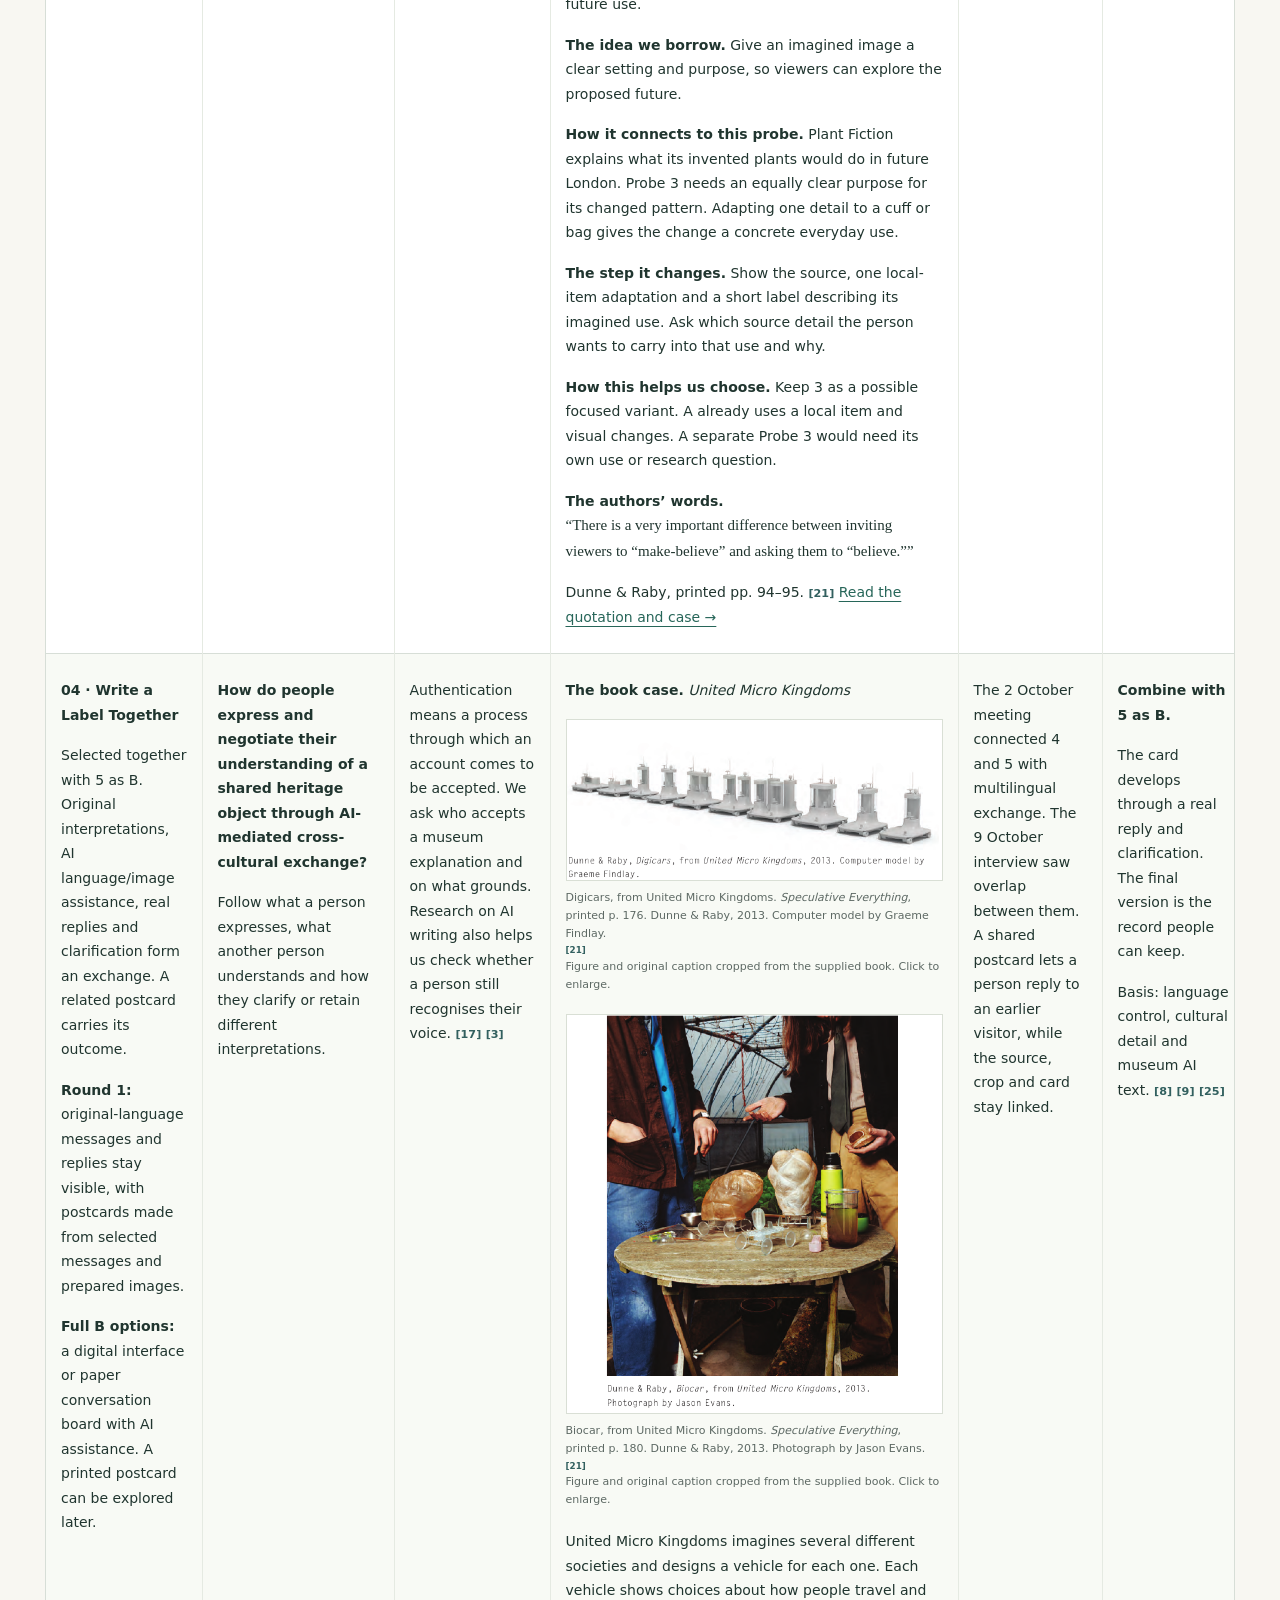
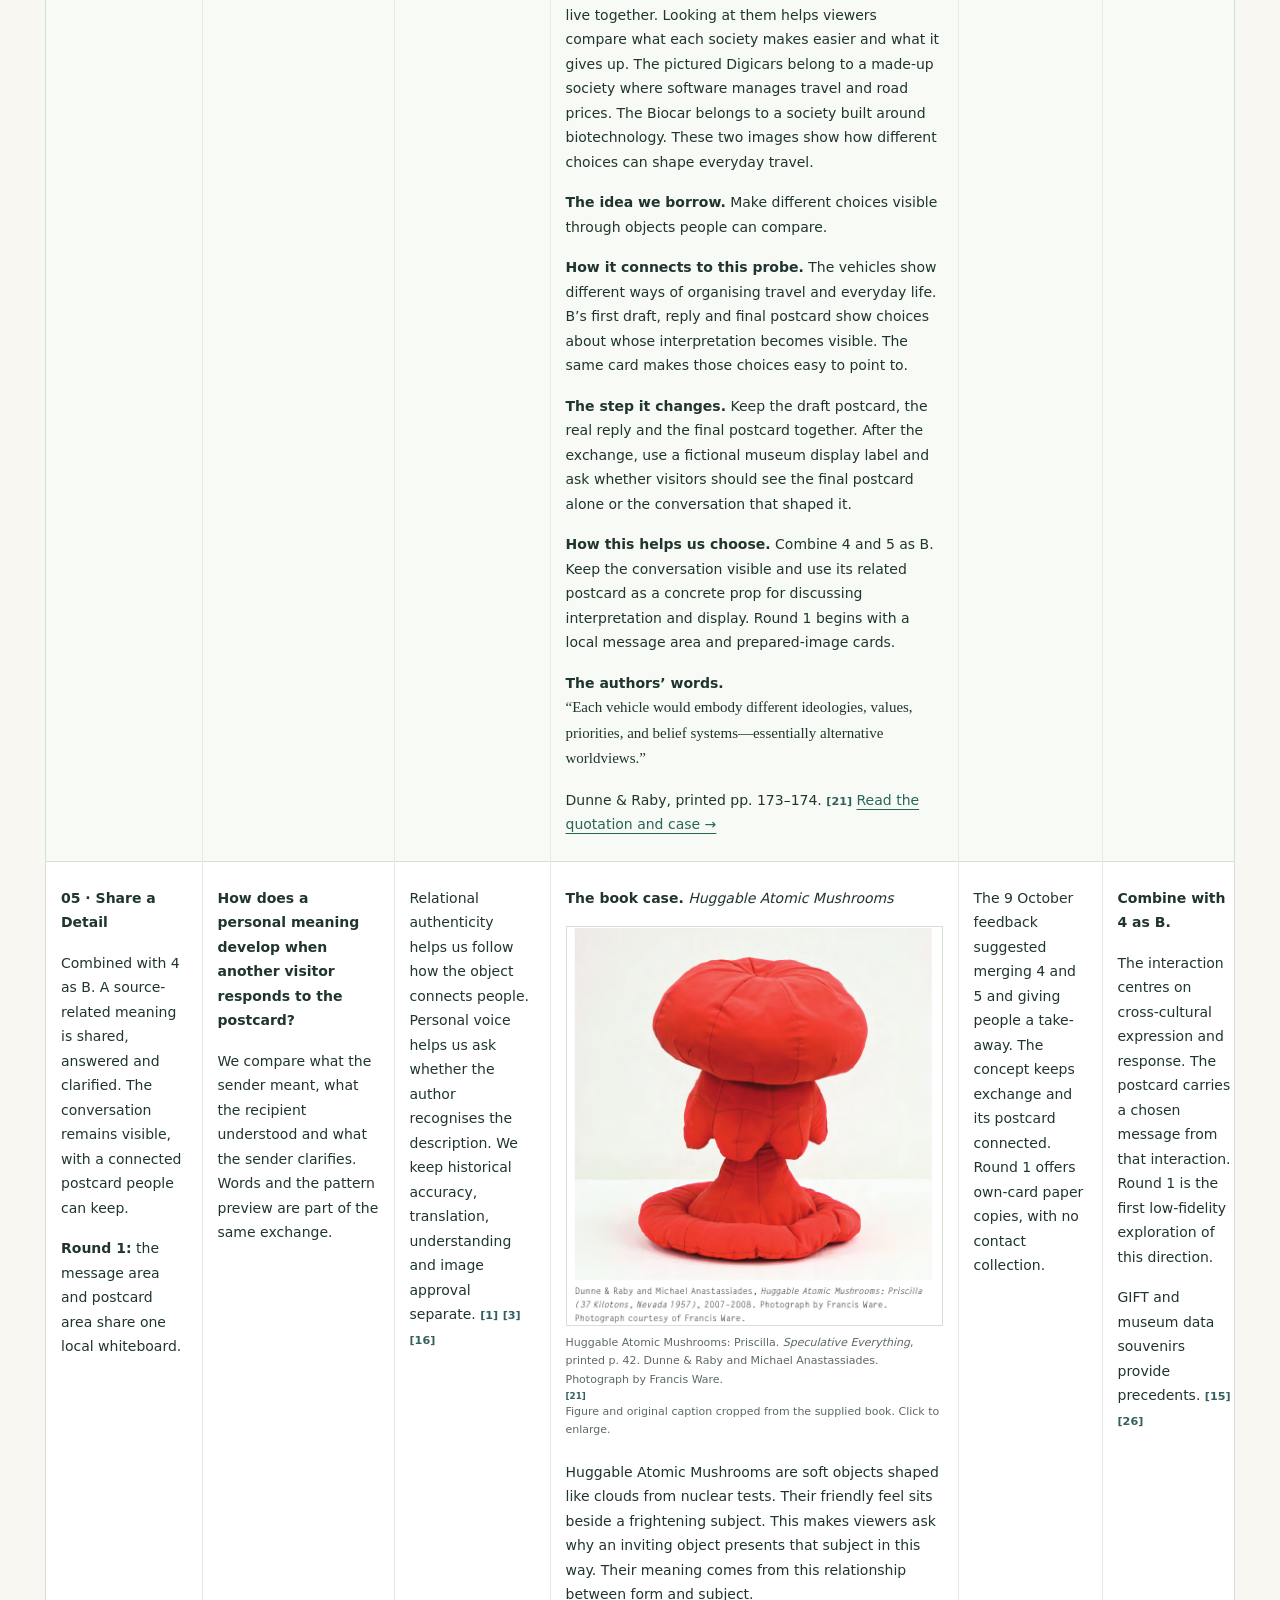
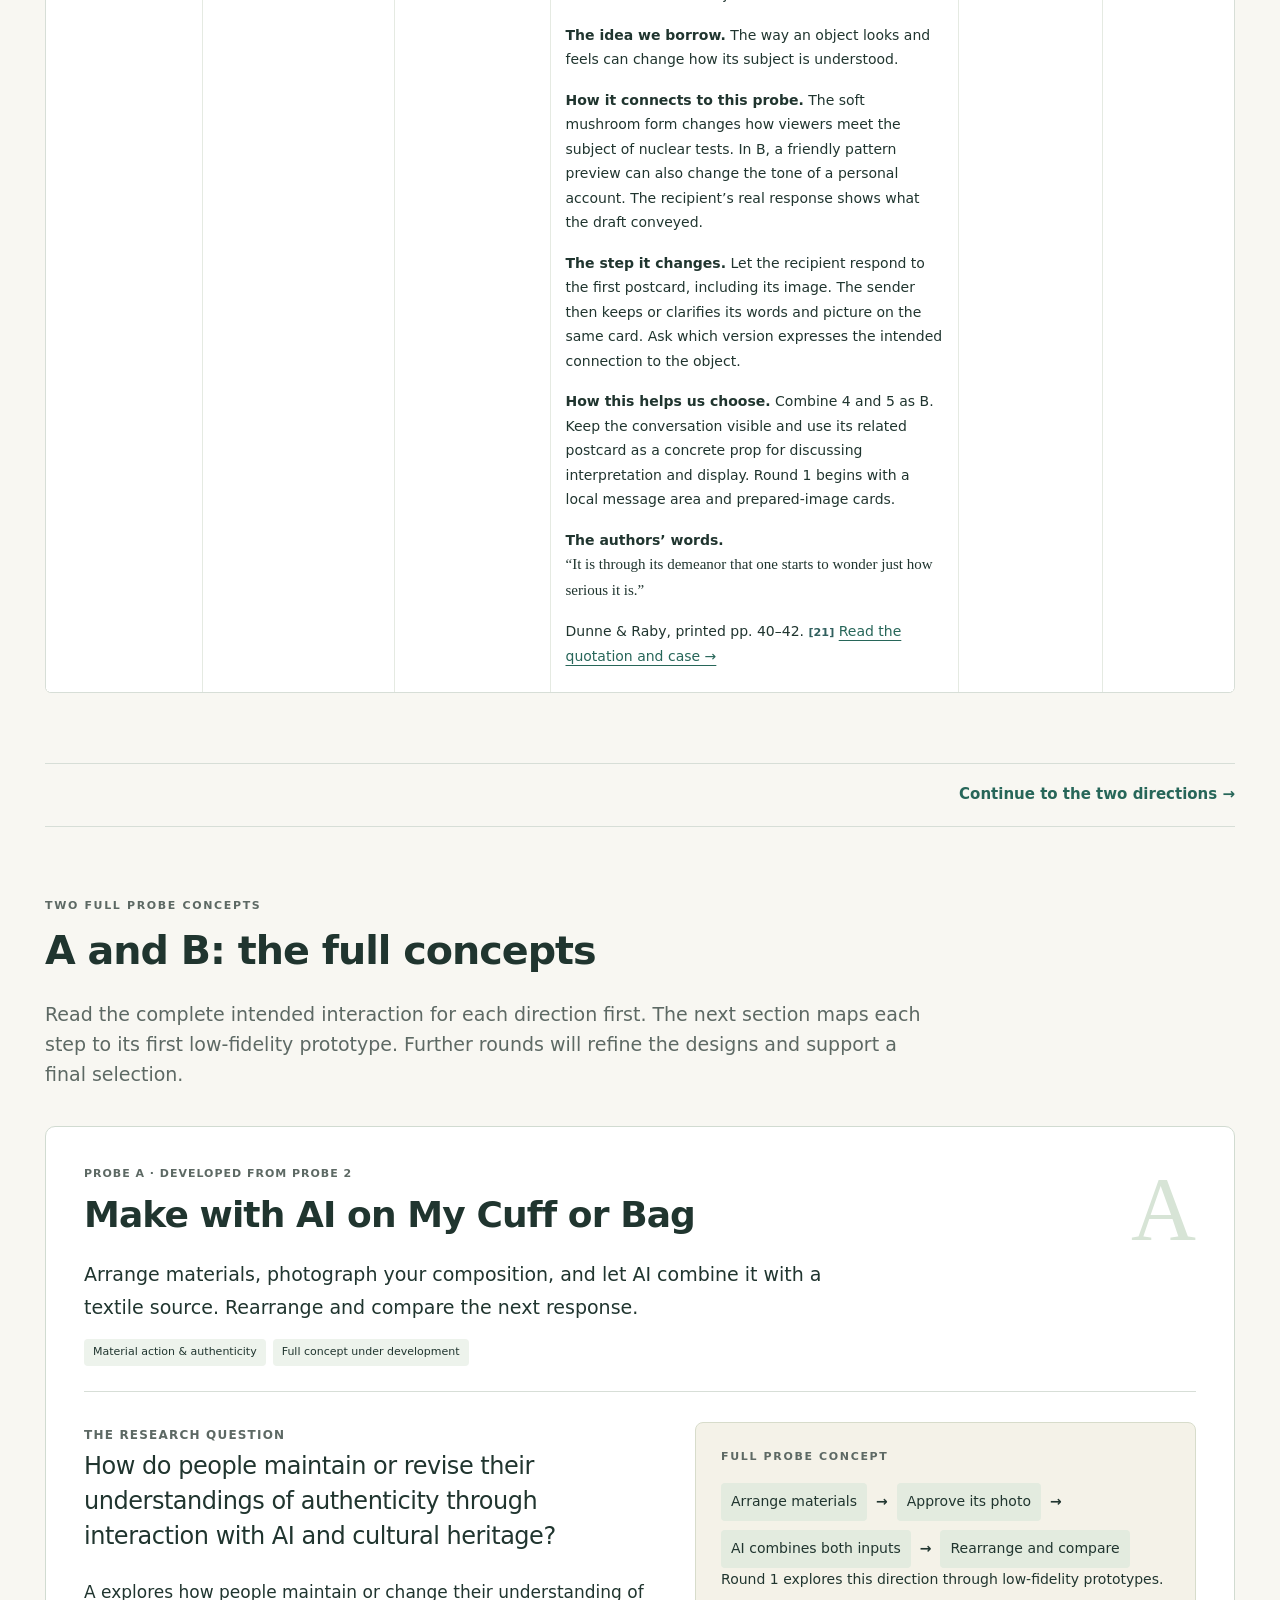
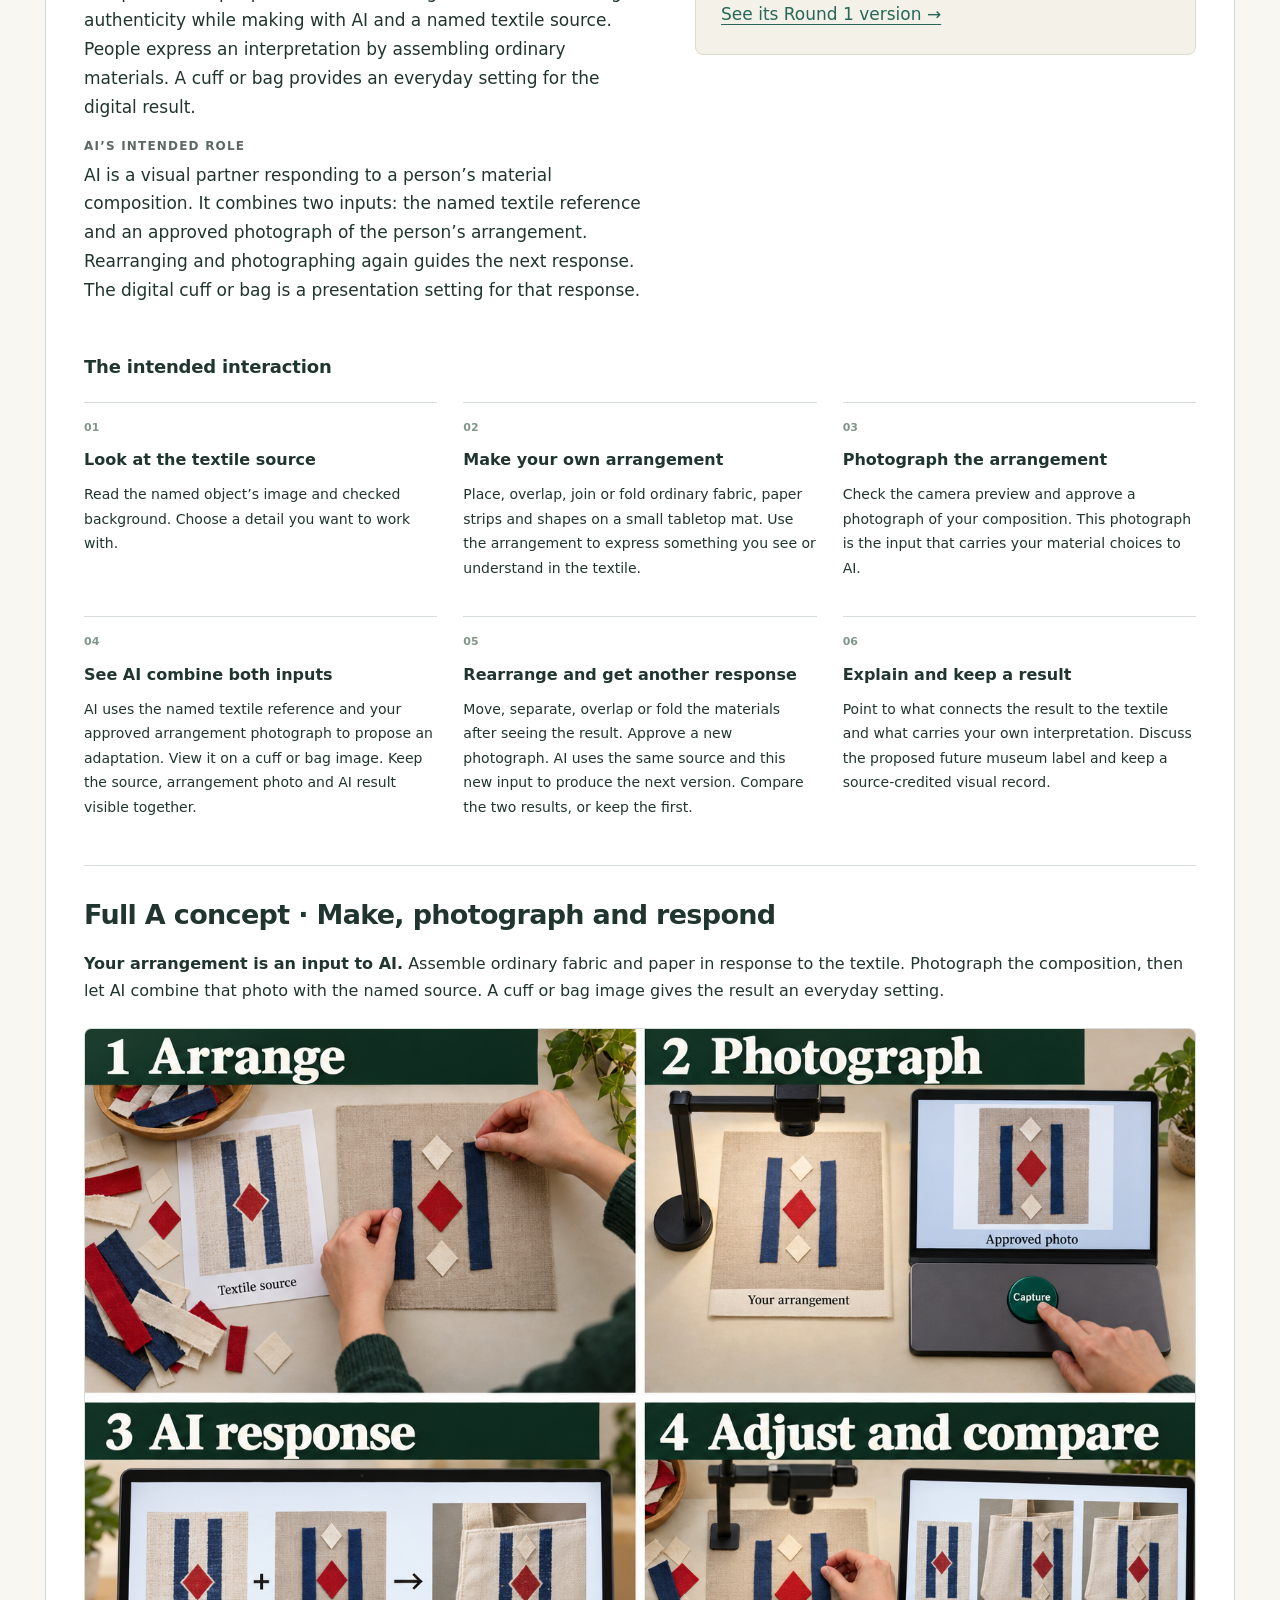
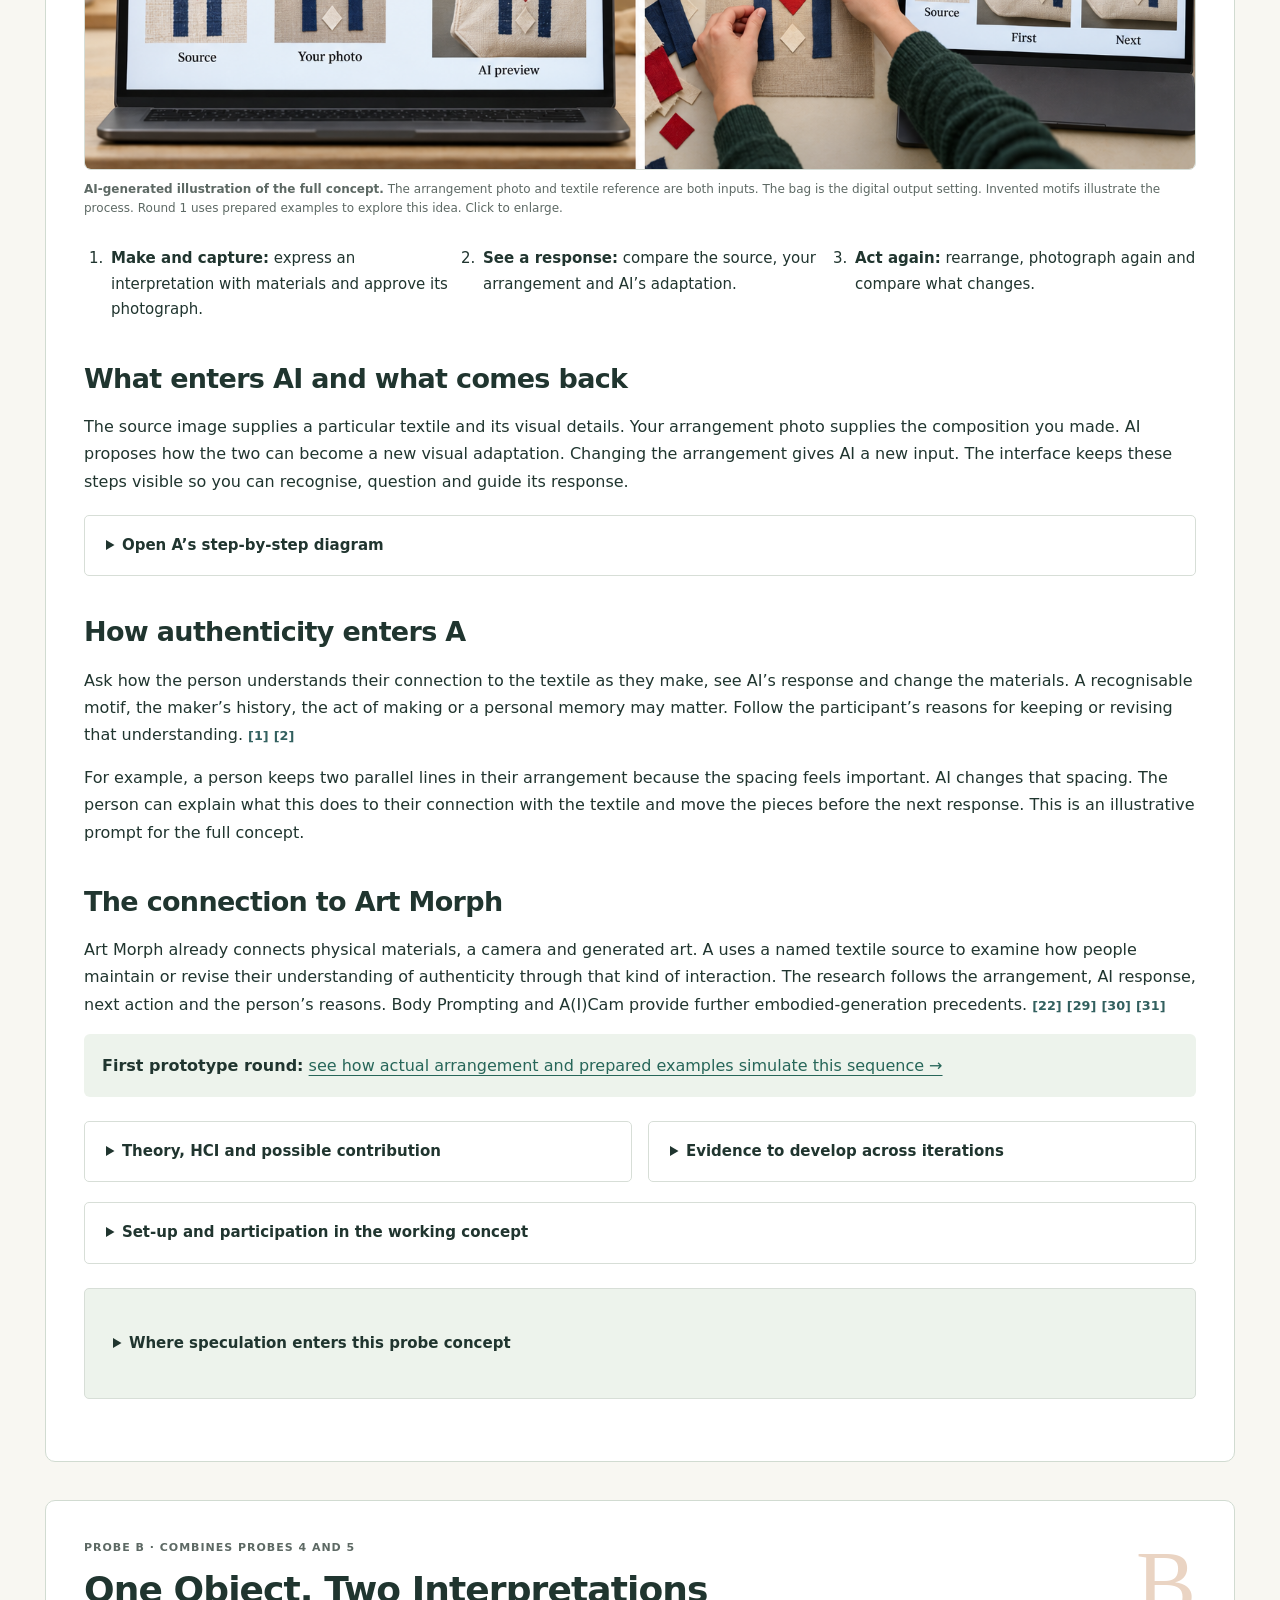
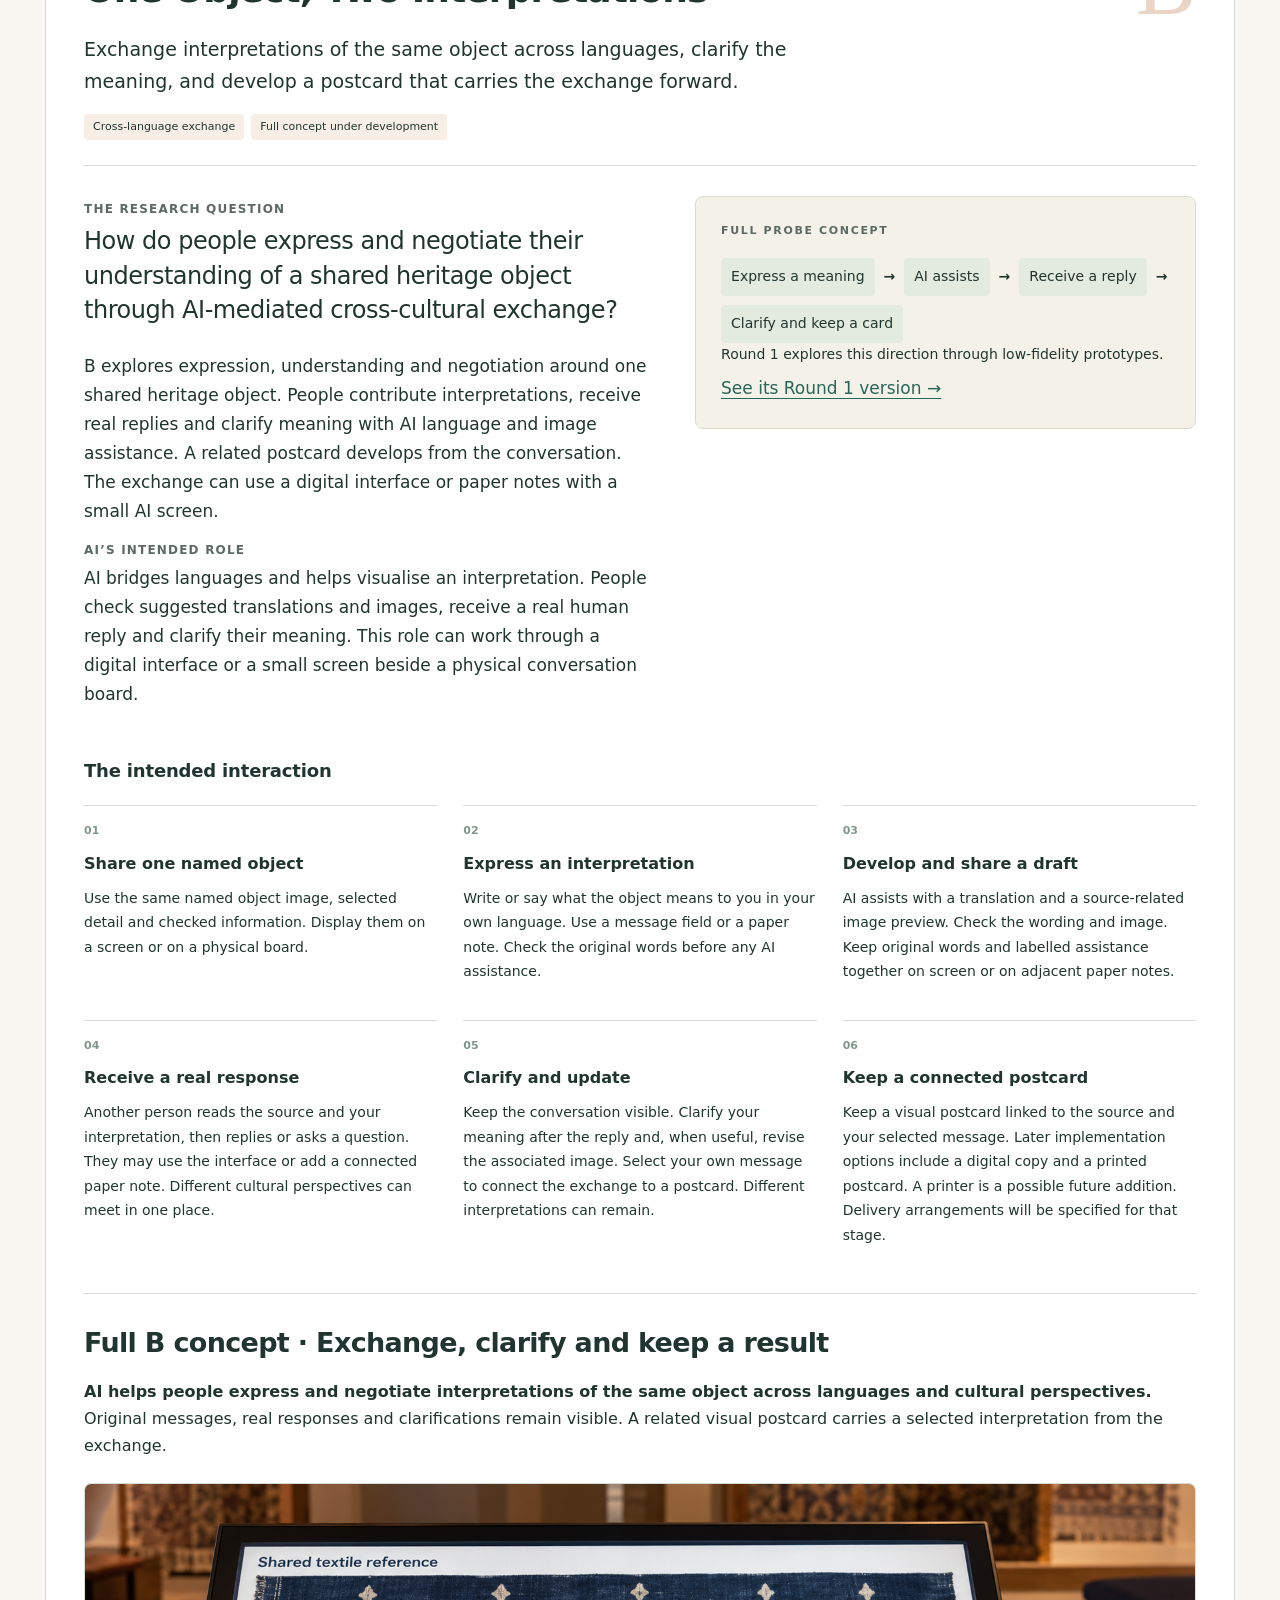
==== commit 450221ad: "Organize research site into a sequential five-step reading path" ====
--- a/index.html
+++ b/index.html
@@ -1,7 +1,4 @@
-<!doctype html><html lang="en"><head><meta charset="utf-8"><meta name="viewport" content="width=device-width,initial-scale=1"><meta name="description" content="Two working heritage AI probe concepts, the five-to-two selection, and their first low-fidelity prototype round under ERGO 117392."><title>AI &amp; Heritage · Probe Concepts and Round 1</title><link rel="stylesheet" href="styles.css"><script src="app.js" defer></script></head><body><a class="skip-link" href="#main">Skip to content</a><header class="site-header"><a class="brand" href="#overview">AI <span>&amp;</span> Heritage<small>PROBE DEVELOPMENT</small></a><nav aria-label="Main navigation"><a href="#prototype-gallery">Try the probes</a><a href="#directions">Probe concepts</a><a href="#evaluation">Round 1</a><a href="#iteration">Development</a><a href="#comparison">Five-probe table</a><a href="#evidence">Evidence</a><a href="#speculation">Speculation</a><a href="#objects">Objects</a></nav><button id="print" class="quiet-button" type="button">Print</button></header><main id="main"><section class="hero" id="overview"><div class="hero-copy"><span class="eyebrow">TWO PROBE CONCEPTS · ITERATIVE DEVELOPMENT</span><h1>Two directions.<br>One first prototype round.</h1><p class="hero-lead">A explores authenticity through material interaction with AI. B explores cross-cultural understanding through AI-mediated exchange.</p><p>Five starting ideas led to these two working concepts. We now explore both through Round 1 low-fidelity prototypes, learn from the feedback and develop the next iteration before selecting a direction.</p><div class="hero-actions"><a class="button" href="gallery/">Open the Round 1 worktable →</a><a class="text-link" href="#evaluation">See Round 1 →</a></div><p class="status-line"><span class="status-dot"></span>Current gallery · ERGO 117392, 11 November 2026. The October design record follows below.</p></div><aside class="reading-guide"><span class="eyebrow">READ THE PAGE IN THREE STEPS</span><a href="#directions"><span class="mini-letter a">1</span><div><b>The two probe concepts</b><p>What each interaction aims to explore.</p></div><span>↗</span></a><a href="#evaluation"><span class="mini-letter b">2</span><div><b>Round 1 prototypes</b><p>How the first low-fidelity round explores them.</p></div><span>↗</span></a><a href="#comparison"><span class="mini-letter a">3</span><div><b>Why five became two</b><p>Feedback, book cases and research behind the choice.</p></div><span>↗</span></a></aside></section><div class="development-path" aria-label="Development path"><span>Five initial ideas</span><b>→</b><span>Two probe concepts</span><b>→</b><span>Round 1 · low fidelity</span><b>→</b><span>Refine, iterate and select</span></div><section id="prototype-gallery" aria-labelledby="gallery-heading">
-<div class="section-heading"><span class="eyebrow">November 2026 · Round 1 worktable</span><h2 id="gallery-heading">Try the two probes</h2><p class="section-intro">Work from the object photographs used in the 11 November protocol. Move the making materials, write a postcard, then hand the board to another visitor for a reply.</p></div>
-<div class="gallery-entries"><a href="gallery/#probe-a"><img src="gallery/images/gown-a2.jpg" loading="lazy" alt="Prepared bag design with folds partly hiding the floral pattern"><strong>A · Open the making table →</strong></a><a href="gallery/#probe-b"><img src="gallery/images/knit-b2.jpg" loading="lazy" alt="Prepared postcard image of a cord joining two arches"><strong>B · Open the conversation board →</strong></a></div><p><a class="button" href="gallery/">Enter the worktable →</a></p></section>
-<p class="scope-note">A and B have separate research questions. The cuff, bag and postcard are interaction forms for exploring those questions. Their first prototypes are part of an ongoing design process.</p><section id="directions"><div class="section-heading"><span class="eyebrow">01 / TWO FULL PROBE CONCEPTS</span><h2>A and B: the full concepts</h2><p class="section-intro">Read the complete intended interaction for each direction first. The next section maps each step to its first low-fidelity prototype. Further rounds will refine the designs and support a final selection.</p></div><article class="direction direction-a" id="probe-a"><div class="direction-head"><div><span class="route-label">PROBE A · Developed from Probe 2</span><h3>Make with AI on My Cuff or Bag</h3><p class="direction-summary">Arrange materials, photograph your composition, and let AI combine it with a textile source. Rearrange and compare the next response.</p><div class="chips"><span>Material action & authenticity</span><span>Full concept under development</span></div></div><span class="direction-letter" aria-hidden="true">A</span></div>
+<!doctype html><html lang="en"><head><meta charset="utf-8"><meta name="viewport" content="width=device-width,initial-scale=1"><meta name="description" content="Two working heritage AI probe concepts, the five-to-two selection, and their first low-fidelity prototype round under ERGO 117392."><title>AI &amp; Heritage · Probe Concepts and Round 1</title><link rel="stylesheet" href="styles.css"><script src="app.js" defer></script></head><body><a class="skip-link" href="#main">Skip to content</a><header class="site-header"><a class="brand" href="#overview">AI <span>&amp;</span> Heritage<small>PROBE DEVELOPMENT</small></a><nav aria-label="Main navigation"><a href="#overview">Overview</a><a href="#iteration">Development</a><a href="#directions">Two directions</a><a href="#evaluation">First round</a><a href="#prototype-gallery">Try the probes</a></nav></header><main id="main"><section class="hero" id="overview"><div class="hero-copy"><span class="eyebrow">TWO PROBE CONCEPTS · ITERATIVE DEVELOPMENT</span><h1>Two directions.<br>One first prototype round.</h1><p class="hero-lead">A explores authenticity through material interaction with AI. B explores cross-cultural understanding through AI-mediated exchange.</p><p>Five starting ideas led to these two working concepts. We now explore both through Round 1 low-fidelity prototypes, learn from the feedback and develop the next iteration before selecting a direction.</p><div class="hero-actions"><a class="button" href="#iteration">Follow the development →</a></div><p class="status-line"><span class="status-dot"></span>Current gallery · ERGO 117392, 11 November 2026. The October design record follows below.</p></div><aside class="reading-guide"><span class="eyebrow">FOLLOW THE PROJECT</span><a href="#iteration"><div><b>Development</b><p>Why five became two</p></div><span>→</span></a><a href="#directions"><div><b>The two probe concepts</b><p>What each interaction aims to explore.</p></div><span>→</span></a><a href="#evaluation"><div><b>Round 1 prototypes</b><p>How the first low-fidelity round explores them.</p></div><span>→</span></a><a href="#prototype-gallery"><div><b>Try the probes</b><p>Open the Round 1 worktable</p></div><span>→</span></a></aside></section><div class="development-path" aria-label="Development path"><span>Five initial ideas</span><b>→</b><span>Two probe concepts</span><b>→</b><span>Round 1 · low fidelity</span><b>→</b><span>Refine, iterate and select</span></div><p class="scope-note">A and B have separate research questions. The cuff, bag and postcard are interaction forms for exploring those questions. Their first prototypes are part of an ongoing design process.</p><section id="iteration"><div class="section-heading"><span class="eyebrow">DEVELOPMENT AND SELECTION</span><h2>Why five became two, and what happens next</h2><p class="section-intro">Meeting and interview feedback shaped the two concepts. The ethics protocol specifies their first low-fidelity round.</p></div><div class="timeline"><article><span>01</span><h3>Five starting points</h3><p>Ask, make, change, co-write and share. The earlier atlas records the initial five designs.</p></article><article><span>02</span><h3>Meeting · 2 Oct 2026</h3><p>Make the activities easy to join. Give AI a clear role. Explore clothing and multilingual exchange. Probe 2 focuses on authenticity, while 4 and 5 can form one cross-cultural direction. The researcher confirmed this meeting date on 16 October.</p></article><article><span>03</span><h3>Probe interview · 9 Oct 2026</h3><p>A researcher with a software-engineering background suggested a take-away card, choice about AI use and combining 4 with 5. They questioned the purpose of 1 and 3 and asked how two locations could use the same object.</p></article><article><span>04</span><h3>Two directions · 14–16 Oct 2026</h3><p>Develop Probe 2 as A and combine 4 and 5 as B. Review the literature and the book cases to explain the design choices.</p></article><article><span>05</span><h3>Shared local interaction · 16 Oct 2026</h3><p>Use a sleeve cuff or bag corner at one small capture station. A follows physical action and AI response. B develops one postcard through description, a real reply and clarification. The final card carries that exchange forward.</p></article><article><span>06</span><h3>Round 1 plan · 21–22 Oct 2026</h3><p>Prepare low-fidelity prototypes of A and B for ERGO 117392. Use prepared AI examples, manual simulation, anonymous feedback and a local whiteboard. The protocol specifies this prototype round. A and B remain the working probe concepts.</p></article><article><span>07</span><h3>Clarify the design levels · 22 Oct 2026</h3><p>Present the five-to-two selection, the two concepts and their first prototype round separately. Use Round 1 feedback to improve the directions, develop further iterations and later choose which direction to pursue.</p></article><article><span>08</span><h3>Full concepts and first prototypes · 23 Oct 2026</h3><p>Clarify A’s arrangement, photograph and AI response. B can use digital exchange or a physical board with AI assistance, with printing as a later option. Map each activity to Round 1 while retaining the submitted protocol.</p></article></div><div class="selection-note"><h3>The selection criterion: make participation broad</h3><p>Consider language, heritage knowledge, material skill, arriving alone, personal devices and the option to decline AI. These guide the working concepts. Round 1 begins with adult ECS staff and students and uses the submitted participation choices.</p><p>Develop 2 as A. Combine 4 and 5 as B. Keep 1 as an introductory idea and pause 3 as a standalone probe. Feedback from prototype rounds will support further refinement and eventual selection.</p></div></section><section id="comparison"><div class="section-heading"><span class="eyebrow">FIVE-TO-TWO SELECTION</span><h2>All five, in one table</h2><p class="section-intro">The table explains the original ideas, theory, book cases and selection. Row 2 leads to A. Rows 4 and 5 lead to B. The Round 1 section separately defines the first implementation and its data.</p></div><div class="comparison-wrap" tabindex="0" role="region" aria-label="Five-probe comparison table"><table><thead><tr><th scope="col">Probe and what people do</th><th scope="col">What we want to learn</th><th scope="col">Theory in everyday words</th><th scope="col">Book case, design lesson and its use</th><th scope="col">Feedback and making it easy to join</th><th scope="col">Decision and its basis</th></tr></thead><tbody><tr><td data-label="Probe and what people do"><b>01 · Ask About a Detail</b><p>Choose part of an object image. Say what you notice. Ask AI one question, then say what you think after its answer.</p><p><b>Possible concept evidence:</b> the chosen detail, question, actual answer and any change in the visitor’s explanation.</p></td><td data-label="What we want to learn"><b>After an AI answer, what does a visitor use to decide what to believe about an object?</b><p>We look for reasons, such as a visible detail, a museum source or personal knowledge. We also ask when the person checks or rejects the answer.</p></td><td data-label="Theory in everyday words">A connection to an object can come from its history, appearance or a personal memory. These are different reasons. We keep them separate when reading the visitor’s account. This uses relational authenticity and the difference between looking alike and having a real source link. <a class="citation" href="#ref-1" aria-label="Reference 1">[1]</a> <a class="citation" href="#ref-2" aria-label="Reference 2">[2]</a></td><td data-label="Book case, design lesson and its use"><b>The book case.</b> <i>The Statistical Clock</i><div class="book-case-images"><figure class="book-case-figure"><a href="assets/book-cases/clock.png" target="_blank" rel="noopener"><img src="assets/book-cases/clock.png" width="562" height="737" loading="lazy" alt="Book figure screenshot: The Statistical Clock. Printed page 36. Click to enlarge."></a><figcaption>The Statistical Clock. <i>Speculative Everything</i>, printed p. 36. Dunne &amp; Raby and Michael Anastassiades. Photograph by Francis Ware. <a class="citation" href="#ref-21" aria-label="Reference 21">[21]</a> <span>Figure and original caption cropped from the supplied book. Click to enlarge.</span></figcaption></figure></div><p>The Statistical Clock is an imagined household clock that reports deaths in different kinds of transport. It takes information people may avoid and puts it into an ordinary daily object. The designers ask what kind of life would make someone want this clock. The clock helps people discuss that life.</p><p><b>The idea we borrow.</b> Put a familiar rule into a small, visible object so people can discuss how that rule shapes daily life.</p><p><b>How it connects to this probe.</b> The clock makes daily reminders visible. Probe 1 can make the rule “AI speaks first” visible through a small museum display card. The question then concerns how that rule shapes the start of a visit.</p><p><b>The step it changes.</b> After the normal question task, place the AI answer at the top of a clearly imagined museum display card. Put the visitor’s own explanation beside it. Ask what changes when the AI version always goes first.</p><p><b>How this helps us choose.</b> Keep 1 as a short introduction. A future standalone version could focus on who sets the starting point of interpretation.</p><p><b>The authors’ words.</b></p><q>What would have to change for a need like this to emerge?</q><p>Dunne & Raby, printed pp. 35–36. <a class="citation" href="#ref-21" aria-label="Reference 21">[21]</a> <a href="#excerpt-9">Read the quotation and case →</a></p></td><td data-label="Feedback and making it easy to join">The 9 October interview participant found this fairly ordinary. It has a low entry burden, but a blank question box can still be hard to use. Offer a few details to choose from and allow a short spoken question. A person can use the source card without AI.</td><td data-label="Decision and its basis"><b>Keep as an introduction.</b><p>Museum AI questions can help visitors begin A or B. A separate study could focus on how the order of explanations shapes their understanding.</p><p>Basis: heritage-agent attitudes and Cleveland’s Talk to the Art. <a class="citation" href="#ref-13" aria-label="Reference 13">[13]</a> <a class="citation" href="#ref-23" aria-label="Reference 23">[23]</a></p></td></tr><tr><td data-label="Probe and what people do"><b>02 · Make with AI on My Cuff or Bag</b><p>Selected as A. Look at a textile, assemble ordinary materials, photograph the arrangement and let AI combine both inputs. Rearrange, photograph again and compare the next response. A cuff or bag is the digital output setting.</p><p><b>Round 1:</b> actual arrangement and comparison with prepared examples selected manually. See the separate round plan.</p></td><td data-label="What we want to learn"><b>How do people maintain or revise their understandings of authenticity through interaction with AI and cultural heritage?</b><p>The cuff or bag is an interaction form. The research concerns what people understand as authentic, and how that understanding develops through the encounter.</p></td><td data-label="Theory in everyday words">Relational authenticity helps us ask how the visitor connects a new result to the source work. Looking similar, knowing the maker’s history and having made something yourself are separate grounds. Follow the grounds the visitor introduces. <a class="citation" href="#ref-1" aria-label="Reference 1">[1]</a> <a class="citation" href="#ref-2" aria-label="Reference 2">[2]</a></td><td data-label="Book case, design lesson and its use"><b>The book case.</b> <i>The Islanders</i><div class="book-case-images"><figure class="book-case-figure"><a href="assets/book-cases/islanders.png" target="_blank" rel="noopener"><img src="assets/book-cases/islanders.png" width="740" height="644" loading="lazy" alt="Book figure screenshot: Duculi, from The Islanders. Printed page 93. Click to enlarge."></a><figcaption>Duculi, from The Islanders. <i>Speculative Everything</i>, printed p. 93. Charles Avery, Duculi, 2006. Photograph courtesy of the artist. <a class="citation" href="#ref-21" aria-label="Reference 21">[21]</a> <span>Figure and original caption cropped from the supplied book. Click to enlarge.</span></figcaption></figure></div><p>In Charles Avery’s The Islanders, drawings, objects, models and found bones appear to come from a traveller’s visit to an invented island. Viewers use these small clues to imagine a larger place and its way of life. A small physical thing can therefore help someone think about an imagined world.</p><p><b>The idea we borrow.</b> A small object can help people imagine the larger world in which it belongs.</p><p><b>How it connects to this probe.</b> The island’s objects make an invented place imaginable. A uses the cuff or bag preview and a future museum label to suggest a museum where heritage patterns keep entering everyday belongings.</p><p><b>The step it changes.</b> Complete A’s two local captures. Show the two actual previews beside a fictional label saying “Each version continues the original work”. Ask what kind of connection the wearable or everyday version carries forward.</p><p><b>How this helps us choose.</b> Develop A around the local material action and its two visual responses. The future label helps visitors connect their experience with a wider question about how a museum work can continue through personal use.</p><p><b>The authors’ words.</b></p><q>It is the emphasis on transporting the imagination that distinguishes them from other object types including products, prototypes, and models.</q><p>Dunne & Raby, printed pp. 92–93. <a class="citation" href="#ref-21" aria-label="Reference 21">[21]</a> <a href="#excerpt-10">Read the quotation and case →</a></p></td><td data-label="Feedback and making it easy to join">The 2 October meeting linked Probe 2 to authenticity and clothing. The 9 October interview suggested a take-away and choice about AI. Ordinary materials, large pieces, pointing and assistance support participation. The arrangement is the core input, with cuff or bag imagery as a presentation choice.</td><td data-label="Decision and its basis"><b>Develop as A.</b><p>Art Morph supplies a close material-and-AI precedent. Our study follows how source-related reasons develop when visitors guide a pattern onto a personal item through two local actions.</p><p>Basis: Art Morph, embodied generation, Huayao making and ZOMA. <a class="citation" href="#ref-22" aria-label="Reference 22">[22]</a> <a class="citation" href="#ref-29" aria-label="Reference 29">[29]</a> <a class="citation" href="#ref-30" aria-label="Reference 30">[30]</a> <a class="citation" href="#ref-12" aria-label="Reference 12">[12]</a> <a class="citation" href="#ref-7" aria-label="Reference 7">[7]</a></p></td></tr><tr><td data-label="Probe and what people do"><b>03 · Change One Detail</b><p>Select an area of an image, tell AI what may change, then compare the changed version with the source.</p><p><b>Possible concept evidence:</b> selected area, instruction, actual image and reasons for keeping or rejecting it.</p></td><td data-label="What we want to learn"><b>Which changes still feel connected to the object, and which changes lose that connection?</b><p>We need to hear why a change matters. Ask what the preferred picture carries from the source. The HCI issue is how people set and check limits for generation.</p></td><td data-label="Theory in everyday words">The difference between resemblance and a real source link helps us separate “looks like it” from “still carries something important from it”. We also record personal preference on its own. <a class="citation" href="#ref-2" aria-label="Reference 2">[2]</a> <a class="citation" href="#ref-5" aria-label="Reference 5">[5]</a></td><td data-label="Book case, design lesson and its use"><b>The book case.</b> <i>Plant Fiction</i><div class="book-case-images"><figure class="book-case-figure"><a href="assets/book-cases/plant-fiction.png" target="_blank" rel="noopener"><img src="assets/book-cases/plant-fiction.png" width="607" height="692" loading="lazy" alt="Book figure screenshot: Plant Fiction: Selfeater. Printed page 95. Click to enlarge."></a><figcaption>Plant Fiction: Selfeater. <i>Speculative Everything</i>, printed p. 95. Troika, Plant Fiction: Selfeater (Agave autovora), 2010. Photograph © Troika 2010. <a class="citation" href="#ref-21" aria-label="Reference 21">[21]</a> <span>Figure and original caption cropped from the supplied book. Click to enlarge.</span></figcaption></figure></div><p>Troika’s Plant Fiction presents invented plants with plausible images and short texts about how they might be used in a near-future London. The plants belong to a made-up situation. The project tells viewers that it is fiction, so they can explore the situation without being told a false discovery has occurred. One example, Selfeater, is imagined to break down its own material to help make fuel. Its picture and short story let viewers think about that future use.</p><p><b>The idea we borrow.</b> Give an imagined image a clear setting and purpose, so viewers can explore the proposed future.</p><p><b>How it connects to this probe.</b> Plant Fiction explains what its invented plants would do in future London. Probe 3 needs an equally clear purpose for its changed pattern. Adapting one detail to a cuff or bag gives the change a concrete everyday use.</p><p><b>The step it changes.</b> Show the source, one local-item adaptation and a short label describing its imagined use. Ask which source detail the person wants to carry into that use and why.</p><p><b>How this helps us choose.</b> Keep 3 as a possible focused variant. A already uses a local item and visual changes. A separate Probe 3 would need its own use or research question.</p><p><b>The authors’ words.</b></p><q>There is a very important difference between inviting viewers to “make-believe” and asking them to “believe.”</q><p>Dunne & Raby, printed pp. 94–95. <a class="citation" href="#ref-21" aria-label="Reference 21">[21]</a> <a href="#excerpt-11">Read the quotation and case →</a></p></td><td data-label="Feedback and making it easy to join">The 9 October interview questioned the purpose of changing an image. The 2 October meeting’s clothing idea supplies a possible use. The current A brings that use into a two-round material interaction.</td><td data-label="Decision and its basis"><b>Pause as a separate probe.</b><p>New A now includes two visual responses guided by material action. Keep Probe 3 only if a clear different use emerges, such as adapting a particular detail to clothing.</p><p>Basis: TwistLens, Gen-Diaolou and Cleveland’s Extend the Art show that image transformation already has precedents. <a class="citation" href="#ref-5" aria-label="Reference 5">[5]</a> <a class="citation" href="#ref-14" aria-label="Reference 14">[14]</a> <a class="citation" href="#ref-24" aria-label="Reference 24">[24]</a></p></td></tr><tr><td data-label="Probe and what people do"><b>04 · Write a Label Together</b><p>Selected together with 5 as B. Original interpretations, AI language/image assistance, real replies and clarification form an exchange. A related postcard carries its outcome.</p><p><b>Round 1:</b> original-language messages and replies stay visible, with postcards made from selected messages and prepared images.</p><p><b>Full B options:</b> a digital interface or paper conversation board with AI assistance. A printed postcard can be explored later.</p></td><td data-label="What we want to learn"><b>How do people express and negotiate their understanding of a shared heritage object through AI-mediated cross-cultural exchange?</b><p>Follow what a person expresses, what another person understands and how they clarify or retain different interpretations.</p></td><td data-label="Theory in everyday words">Authentication means a process through which an account comes to be accepted. We ask who accepts a museum explanation and on what grounds. Research on AI writing also helps us check whether a person still recognises their voice. <a class="citation" href="#ref-17" aria-label="Reference 17">[17]</a> <a class="citation" href="#ref-3" aria-label="Reference 3">[3]</a></td><td data-label="Book case, design lesson and its use"><b>The book case.</b> <i>United Micro Kingdoms</i><div class="book-case-images"><figure class="book-case-figure"><a href="assets/book-cases/digicars.png" target="_blank" rel="noopener"><img src="assets/book-cases/digicars.png" width="633" height="271" loading="lazy" alt="Book figure screenshot: Digicars, from United Micro Kingdoms. Printed page 176. Click to enlarge."></a><figcaption>Digicars, from United Micro Kingdoms. <i>Speculative Everything</i>, printed p. 176. Dunne &amp; Raby, 2013. Computer model by Graeme Findlay. <a class="citation" href="#ref-21" aria-label="Reference 21">[21]</a> <span>Figure and original caption cropped from the supplied book. Click to enlarge.</span></figcaption></figure><figure class="book-case-figure"><a href="assets/book-cases/biocar.png" target="_blank" rel="noopener"><img src="assets/book-cases/biocar.png" width="495" height="667" loading="lazy" alt="Book figure screenshot: Biocar, from United Micro Kingdoms. Printed page 180. Click to enlarge."></a><figcaption>Biocar, from United Micro Kingdoms. <i>Speculative Everything</i>, printed p. 180. Dunne &amp; Raby, 2013. Photograph by Jason Evans. <a class="citation" href="#ref-21" aria-label="Reference 21">[21]</a> <span>Figure and original caption cropped from the supplied book. Click to enlarge.</span></figcaption></figure></div><p>United Micro Kingdoms imagines several different societies and designs a vehicle for each one. Each vehicle shows choices about how people travel and live together. Looking at them helps viewers compare what each society makes easier and what it gives up. The pictured Digicars belong to a made-up society where software manages travel and road prices. The Biocar belongs to a society built around biotechnology. These two images show how different choices can shape everyday travel.</p><p><b>The idea we borrow.</b> Make different choices visible through objects people can compare.</p><p><b>How it connects to this probe.</b> The vehicles show different ways of organising travel and everyday life. B’s first draft, reply and final postcard show choices about whose interpretation becomes visible. The same card makes those choices easy to point to.</p><p><b>The step it changes.</b> Keep the draft postcard, the real reply and the final postcard together. After the exchange, use a fictional museum display label and ask whether visitors should see the final postcard alone or the conversation that shaped it.</p><p><b>How this helps us choose.</b> Combine 4 and 5 as B. Keep the conversation visible and use its related postcard as a concrete prop for discussing interpretation and display. Round 1 begins with a local message area and prepared-image cards.</p><p><b>The authors’ words.</b></p><q>Each vehicle would embody different ideologies, values, priorities, and belief systems—essentially alternative worldviews.</q><p>Dunne & Raby, printed pp. 173–174. <a class="citation" href="#ref-21" aria-label="Reference 21">[21]</a> <a href="#excerpt-12">Read the quotation and case →</a></p></td><td data-label="Feedback and making it easy to join">The 2 October meeting connected 4 and 5 with multilingual exchange. The 9 October interview saw overlap between them. A shared postcard lets a person reply to an earlier visitor, while the source, crop and card stay linked.</td><td data-label="Decision and its basis"><b>Combine with 5 as B.</b><p>The card develops through a real reply and clarification. The final version is the record people can keep.</p><p>Basis: language control, cultural detail and museum AI text. <a class="citation" href="#ref-8" aria-label="Reference 8">[8]</a> <a class="citation" href="#ref-9" aria-label="Reference 9">[9]</a> <a class="citation" href="#ref-25" aria-label="Reference 25">[25]</a></p></td></tr><tr><td data-label="Probe and what people do"><b>05 · Share a Detail</b><p>Combined with 4 as B. A source-related meaning is shared, answered and clarified. The conversation remains visible, with a connected postcard people can keep.</p><p><b>Round 1:</b> the message area and postcard area share one local whiteboard.</p></td><td data-label="What we want to learn"><b>How does a personal meaning develop when another visitor responds to the postcard?</b><p>We compare what the sender meant, what the recipient understood and what the sender clarifies. Words and the pattern preview are part of the same exchange.</p></td><td data-label="Theory in everyday words">Relational authenticity helps us follow how the object connects people. Personal voice helps us ask whether the author recognises the description. We keep historical accuracy, translation, understanding and image approval separate. <a class="citation" href="#ref-1" aria-label="Reference 1">[1]</a> <a class="citation" href="#ref-3" aria-label="Reference 3">[3]</a> <a class="citation" href="#ref-16" aria-label="Reference 16">[16]</a></td><td data-label="Book case, design lesson and its use"><b>The book case.</b> <i>Huggable Atomic Mushrooms</i><div class="book-case-images"><figure class="book-case-figure"><a href="assets/book-cases/mushrooms.png" target="_blank" rel="noopener"><img src="assets/book-cases/mushrooms.png" width="740" height="820" loading="lazy" alt="Book figure screenshot: Huggable Atomic Mushrooms: Priscilla. Printed page 42. Click to enlarge."></a><figcaption>Huggable Atomic Mushrooms: Priscilla. <i>Speculative Everything</i>, printed p. 42. Dunne &amp; Raby and Michael Anastassiades. Photograph by Francis Ware. <a class="citation" href="#ref-21" aria-label="Reference 21">[21]</a> <span>Figure and original caption cropped from the supplied book. Click to enlarge.</span></figcaption></figure></div><p>Huggable Atomic Mushrooms are soft objects shaped like clouds from nuclear tests. Their friendly feel sits beside a frightening subject. This makes viewers ask why an inviting object presents that subject in this way. Their meaning comes from this relationship between form and subject.</p><p><b>The idea we borrow.</b> The way an object looks and feels can change how its subject is understood.</p><p><b>How it connects to this probe.</b> The soft mushroom form changes how viewers meet the subject of nuclear tests. In B, a friendly pattern preview can also change the tone of a personal account. The recipient’s real response shows what the draft conveyed.</p><p><b>The step it changes.</b> Let the recipient respond to the first postcard, including its image. The sender then keeps or clarifies its words and picture on the same card. Ask which version expresses the intended connection to the object.</p><p><b>How this helps us choose.</b> Combine 4 and 5 as B. Keep the conversation visible and use its related postcard as a concrete prop for discussing interpretation and display. Round 1 begins with a local message area and prepared-image cards.</p><p><b>The authors’ words.</b></p><q>It is through its demeanor that one starts to wonder just how serious it is.</q><p>Dunne & Raby, printed pp. 40–42. <a class="citation" href="#ref-21" aria-label="Reference 21">[21]</a> <a href="#excerpt-13">Read the quotation and case →</a></p></td><td data-label="Feedback and making it easy to join">The 9 October feedback suggested merging 4 and 5 and giving people a take-away. The concept keeps exchange and its postcard connected. Round 1 offers own-card paper copies, with no contact collection.</td><td data-label="Decision and its basis"><b>Combine with 4 as B.</b><p>The interaction centres on cross-cultural expression and response. The postcard carries a chosen message from that interaction. Round 1 is the first low-fidelity exploration of this direction.</p><p>GIFT and museum data souvenirs provide precedents. <a class="citation" href="#ref-15" aria-label="Reference 15">[15]</a> <a class="citation" href="#ref-26" aria-label="Reference 26">[26]</a></p></td></tr></tbody></table></div></section><div class="reading-next"><a href="#directions">Continue to the two directions →</a></div><section id="directions"><div class="section-heading"><span class="eyebrow">TWO FULL PROBE CONCEPTS</span><h2>A and B: the full concepts</h2><p class="section-intro">Read the complete intended interaction for each direction first. The next section maps each step to its first low-fidelity prototype. Further rounds will refine the designs and support a final selection.</p></div><article class="direction direction-a" id="probe-a"><div class="direction-head"><div><span class="route-label">PROBE A · Developed from Probe 2</span><h3>Make with AI on My Cuff or Bag</h3><p class="direction-summary">Arrange materials, photograph your composition, and let AI combine it with a textile source. Rearrange and compare the next response.</p><div class="chips"><span>Material action & authenticity</span><span>Full concept under development</span></div></div><span class="direction-letter" aria-hidden="true">A</span></div>
     <div class="direction-opening"><div><h4>The research question</h4><p class="research-question">How do people maintain or revise their understandings of authenticity through interaction with AI and cultural heritage?</p><p>A explores how people maintain or change their understanding of authenticity while making with AI and a named textile source. People express an interpretation by assembling ordinary materials. A cuff or bag provides an everyday setting for the digital result.</p><h4>AI’s intended role</h4><p>AI is a visual partner responding to a person’s material composition. It combines two inputs: the named textile reference and an approved photograph of the person’s arrangement. Rearranging and photographing again guides the next response. The digital cuff or bag is a presentation setting for that response.</p></div><div><div class="live-sketch"><span class="eyebrow">FULL PROBE CONCEPT</span><div class="sketch-flow"><span>Arrange materials</span><b>→</b><span>Approve its photo</span><b>→</b><span>AI combines both inputs</span><b>→</b><span>Rearrange and compare</span></div><p>Round 1 explores this direction through low-fidelity prototypes.</p><a href="#round1-a">See its Round 1 version →</a></div></div></div><h4 class="subsection-title">The intended interaction</h4><ol class="workflow"><li><b>Look at the textile source</b><p>Read the named object’s image and checked background. Choose a detail you want to work with.</p></li><li><b>Make your own arrangement</b><p>Place, overlap, join or fold ordinary fabric, paper strips and shapes on a small tabletop mat. Use the arrangement to express something you see or understand in the textile.</p></li><li><b>Photograph the arrangement</b><p>Check the camera preview and approve a photograph of your composition. This photograph is the input that carries your material choices to AI.</p></li><li><b>See AI combine both inputs</b><p>AI uses the named textile reference and your approved arrangement photograph to propose an adaptation. View it on a cuff or bag image. Keep the source, arrangement photo and AI result visible together.</p></li><li><b>Rearrange and get another response</b><p>Move, separate, overlap or fold the materials after seeing the result. Approve a new photograph. AI uses the same source and this new input to produce the next version. Compare the two results, or keep the first.</p></li><li><b>Explain and keep a result</b><p>Point to what connects the result to the textile and what carries your own interpretation. Discuss the proposed future museum label and keep a source-credited visual record.</p></li></ol><div class="implementation" id="a-design"><h3>Full A concept · Make, photograph and respond</h3><p><b>Your arrangement is an input to AI.</b> Assemble ordinary fabric and paper in response to the textile. Photograph the composition, then let AI combine that photo with the named source. A cuff or bag image gives the result an everyday setting.</p>
 <figure class="design-figure ai-mockup"><a href="assets/design/a-concept-mockup.png" target="_blank" rel="noopener"><img src="assets/design/a-concept-mockup.png" width="1536" height="1024" loading="lazy" alt="Full A in four scenes: arrange loose materials, approve a photograph, combine the textile source and arrangement photo with AI, then rearrange and compare the next response"></a><figcaption><b>AI-generated illustration of the full concept.</b> The arrangement photo and textile reference are both inputs. The bag is the digital output setting. Invented motifs illustrate the process. Round 1 uses prepared examples to explore this idea. Click to enlarge.</figcaption></figure>
 <ol class="mockup-steps"><li><b>Make and capture:</b> express an interpretation with materials and approve its photograph.</li><li><b>See a response:</b> compare the source, your arrangement and AI’s adaptation.</li><li><b>Act again:</b> rearrange, photograph again and compare what changes.</li></ol>
@@ -24,7 +21,7 @@
 <p class="round-link"><b>First prototype round:</b> <a href="#round1-b">see the local conversation and prepared-image postcard used in Round 1 →</a></p></div>
     <div class="detail-grid"><details><summary>Theory, HCI and possible contribution</summary><h4>Relational authenticity</h4><p>Follow how the object, a person’s experience and the other visitor become connected through exchange. <a class="citation" href="#ref-1" aria-label="Reference 1">[1]</a> <a class="citation" href="#ref-16" aria-label="Reference 16">[16]</a></p><h4>Personal voice and recognition</h4><p>Separate the sender’s endorsement of wording, the recipient’s understanding, historical accuracy and the recognition of an interpretation. <a class="citation" href="#ref-3" aria-label="Reference 3">[3]</a> <a class="citation" href="#ref-17" aria-label="Reference 17">[17]</a></p><h4>Agency and cultural expression</h4><p>Being able to change a translation can help people express themselves. It can also make a conversation take more effort. AI writing suggestions may remove cultural details. These findings help us choose what to observe. <a class="citation" href="#ref-8" aria-label="Reference 8">[8]</a> <a class="citation" href="#ref-9" aria-label="Reference 9">[9]</a> <a class="citation" href="#ref-10" aria-label="Reference 10">[10]</a></p><h4>What the research could contribute</h4><p>The candidate contribution is an account of how a source-related personal meaning develops through a multilingual conversation around one AI-assisted visual postcard. Its draft and revision show how people recognise, question and clarify each other’s interpretations. The final card keeps the outcome of that same process. <a class="citation" href="#ref-1" aria-label="Reference 1">[1]</a> <a class="citation" href="#ref-3" aria-label="Reference 3">[3]</a> <a class="citation" href="#ref-8" aria-label="Reference 8">[8]</a> <a class="citation" href="#ref-9" aria-label="Reference 9">[9]</a> <a class="citation" href="#ref-10" aria-label="Reference 10">[10]</a> <a class="citation" href="#ref-16" aria-label="Reference 16">[16]</a> <a class="citation" href="#ref-17" aria-label="Reference 17">[17]</a> <a class="citation" href="#ref-25" aria-label="Reference 25">[25]</a> <a class="citation" href="#ref-26" aria-label="Reference 26">[26]</a></p></details><details><summary>Evidence to develop across iterations</summary><p>A later working-prototype study could link original messages, translations, real replies, clarifications and related postcard versions. Approved local photographs and delivery choices would need their own specified handling. Round 1 collects the anonymous text and existing-image references listed in its protocol.</p><p>The working concept asks how meanings travel through expression, AI assistance, another person’s reply and clarification. Round 1 uses original messages, reply relationships, related postcards and questionnaire reflections to refine that activity.</p><p>Use Round 1 to improve the conversation and postcard relationship. Later iterations can test live language and image assistance and specify the study procedure.</p><a href="#round1-data">Read the separate Round 1 data plan →</a></details></div>
     <details><summary>Set-up and participation in the working concept</summary><p>Two implementation options share the same interaction: a digital conversation interface, or a physical board with paper messages and a small AI-assistance screen. In the hybrid option, the participant or facilitator enters the chosen words for AI, the participant checks the result, and the original note stays visible. A cuff/bag image can be an optional visual setting. A printer may be added in a later version.</p><p>Offer paper or digital expression, different languages, help with input and participation without a personal device. People can respond to an earlier contribution or a person present. A later digital version can retain a paper entry route.</p><p>Use direct language skills or study-team translation and a plain postcard showing the source, local-item reference and checked words. The real reply and clarification still develop that same card. Choose translation, image generation and delivery separately.</p></details>
-    <details class="speculative-use"><summary>Where speculation enters this probe concept</summary><p>Imagine a future museum that shows the final AI-assisted postcards as visitors’ interpretations of an object. Which parts of your developing card should the next visitor see: the final version, the earlier draft and reply, or both?</p><p>Use the actual draft, real reply and final card beside a fictional future-display label. Participants decide how a museum should show a meaning that developed through conversation, and whose words or images should remain visible. The real source and each contributor remain identified.</p><p>Book support: <a href="#excerpt-8">Passage 8</a>, <a href="#excerpt-5">Passage 5</a>, <a href="#excerpt-6">Passage 6</a>, <a href="#excerpt-12">Passage 12</a>, <a href="#excerpt-13">Passage 13</a>. <a class="citation" href="#ref-21" aria-label="Reference 21">[21]</a></p><p>The book-based future scenario explains the concept. Round 1 follows the submitted activities and questionnaire below.</p></details></article></section><section id="evaluation"><div class="section-heading"><span class="eyebrow">OCTOBER DESIGN RECORD · EARLIER ROUND 1 PLAN</span><h2>How the first round was originally proposed</h2><p class="section-intro">A and B are the working probe directions above. Round 1 uses simple materials and prepared examples to gather feedback, refine both directions and support later selection. A retains making, comparing and explaining. B retains expression, real replies and a connected postcard. Prepared AI content and manual facilitation make these activities possible in the first round. This section records the 22 October plan. The <a href="gallery/">current prototype gallery</a> follows the 11 November revision, with three object choices, about five minutes per activity and a joint check of private field notes.</p></div>
+    <details class="speculative-use"><summary>Where speculation enters this probe concept</summary><p>Imagine a future museum that shows the final AI-assisted postcards as visitors’ interpretations of an object. Which parts of your developing card should the next visitor see: the final version, the earlier draft and reply, or both?</p><p>Use the actual draft, real reply and final card beside a fictional future-display label. Participants decide how a museum should show a meaning that developed through conversation, and whose words or images should remain visible. The real source and each contributor remain identified.</p><p>Book support: <a href="#excerpt-8">Passage 8</a>, <a href="#excerpt-5">Passage 5</a>, <a href="#excerpt-6">Passage 6</a>, <a href="#excerpt-12">Passage 12</a>, <a href="#excerpt-13">Passage 13</a>. <a class="citation" href="#ref-21" aria-label="Reference 21">[21]</a></p><p>The book-based future scenario explains the concept. Round 1 follows the submitted activities and questionnaire below.</p></details></article></section><div class="reading-next"><a href="#evaluation">Continue to the first round →</a></div><section id="evaluation"><div class="section-heading"><span class="eyebrow">OCTOBER DESIGN RECORD · EARLIER ROUND 1 PLAN</span><h2>How the first round was originally proposed</h2><p class="section-intro">A and B are the working probe directions above. Round 1 uses simple materials and prepared examples to gather feedback, refine both directions and support later selection. A retains making, comparing and explaining. B retains expression, real replies and a connected postcard. Prepared AI content and manual facilitation make these activities possible in the first round. This section records the 22 October plan. The <a href="gallery/">current prototype gallery</a> follows the 11 November revision, with three object choices, about five minutes per activity and a joint check of private field notes.</p></div>
 <div class="study-facts"><article><b>10–15 adults</b><p>ECS staff or students aged 18 or over. Recruitment begins after ethics approval.</p></article><article><b>10–15 minutes</b><p>Try A then B, about three minutes each, followed by four optional questions.</p></article><article><b>Prepared AI content</b><p>The researcher checks examples before sessions and manually simulates responses and card assembly.</p></article><article><b>One local whiteboard</b><p>Full anonymous messages and replies remain in a conversation area, with related A/B postcards in a card area.</p></article></div>
 <div class="study-record-summary"><p><b>What people evaluate in Round 1:</b> the low-fidelity materials and local whiteboard. This website brings the probe concepts, project history and study plan together.</p><p><b>Evidence for this round:</b> anonymous questionnaire responses, A’s optional caption and source/image choices, and B’s original messages, replies and postcard links. <a href="#round1-data">Read the collection limits and analysis plan →</a></p></div><div class="two-col round-bridge"><article><span class="eyebrow">A · CONCEPT TO ROUND 1</span><h3 id="round1-a">Explore authenticity through material arrangement</h3><p><b>Concept:</b> a person assembles materials, approves a photograph, sees AI combine it with the textile source, then rearranges and compares another response.</p><p><b>Round 1:</b> work from the provided textile image and information. Arrange paper, shapes, fabric or simple objects to express an understanding of it. The researcher selects the closest prepared AI cuff/bag example. Adjust the arrangement, compare prepared examples and choose a postcard.</p><p><b>Optional card sentence:</b> “What did you keep or change from the textile source, and why?” Any language is welcome. The researcher can enter the exact words. Question 2 privately reflects on the whole activity.</p><p><b>What this helps us refine:</b> the source-to-arrangement-to-adaptation relationship, what people understand as authentic, and which examples or prompts need improvement.</p><p><b>For later iterations:</b> photograph the participant’s actual arrangement and examine how live AI responds to a change in that input.</p></article><article><span class="eyebrow">B · CONCEPT TO ROUND 1</span><h3 id="round1-b">Explore cultural understanding through messages and related postcards</h3><p><b>Concept:</b> AI supports expression and negotiation across cultural perspectives, with a postcard connected to the exchange.</p><p><b>Round 1:</b> read all earlier submitted anonymous messages and replies in their original languages. Add a comment or reply. Select one of your messages and a prepared AI image. The researcher combines the message, source and image into a related postcard.</p><p><b>Conversation and card:</b> both stay on the same local whiteboard in separate areas. The full message history remains readable alongside the postcards. Label AI multilingual starters and exclude them from participant data.</p><p><b>What this helps us refine:</b> how earlier messages, replies and images support expression, understanding and clarification, and how the postcard relates to the conversation.</p><p><b>For later iterations:</b> develop live language and image assistance and explore digital or hybrid paper-board formats. A printer can be considered at that later stage.</p></article></div>
 <div class="concept-round-map" id="concept-round-map"><h3>How each first prototype maps to the full concept</h3><div class="two-col"><article><h4>A · The same making activity</h4><ol><li><b>Source and arrangement:</b> the person reads the textile reference and actually assembles materials in both versions.</li><li><b>Photograph and AI response:</b> the full concept sends an approved arrangement photo with the source to AI. Round 1 uses the closest pre-prepared example selected by the researcher. Participants’ arrangements are not photographed.</li><li><b>Adjust and compare:</b> the full concept produces a new response to a new photo. Round 1 lets the person adjust and compare prepared alternatives.</li><li><b>Explain and keep:</b> Round 1 uses the optional card sentence, private questionnaire and selected postcard. These help refine the full interaction.</li></ol></article><article><h4>B · The same conversation and related card</h4><ol><li><b>Expression and real replies:</b> people contribute to a visible conversation in both versions. Round 1 retains the full original-language history on the local whiteboard.</li><li><b>Language and image help:</b> the full concept responds to participant input with AI assistance. Round 1 uses checked images and labelled multilingual starters prepared in advance. Participant messages stay outside AI services.</li><li><b>Postcard:</b> the full concept can revise an image after clarification. In Round 1, a selected original message and prepared image are combined manually.</li><li><b>Keep the result:</b> Round 1 allows optional own-card paper copies. Digital delivery, a physical conversation board and an integrated printer are options for later development.</li></ol></article></div><p><b>What this round helps us decide:</b> whether the activities are understandable and worthwhile, what participants draw on when discussing authenticity or cultural understanding, and which direction to develop next. Later iterations examine live AI responsiveness and language assistance.</p></div><div class="round1-mockups"><h3 id="round1-a-visual">Round 1 A · What the table could look like</h3><figure class="design-figure ai-mockup "><a href="assets/design/round1-a-mockup.png" target="_blank" rel="noopener"><img src="assets/design/round1-a-mockup.png" width="1672" height="941" loading="lazy" alt="A Round 1 desk contains an invented textile print, simple fabric arrangement, a laptop of prepared AI cuff and bag examples, an optional-caption postcard and a blank private feedback form"></a><figcaption><b>AI-generated illustrative mockup.</b> Round 1 A: the researcher switches prepared examples after the participant arranges materials. The sample paper shows blank response lines. The four protocol questions are listed below. The textile patterns and messages are invented. Click to enlarge.</figcaption></figure><ol class="mockup-steps"><li>Arrange materials in response to the provided textile image.</li><li>Compare prepared effects and choose a postcard.</li><li>Add an optional caption and complete the private feedback questions.</li></ol><h3 id="round1-b-visual">Round 1 B · What the local whiteboard could look like</h3><figure class="design-figure ai-mockup "><a href="assets/design/round1-b-mockup.png" target="_blank" rel="noopener"><img src="assets/design/round1-b-mockup.png" width="1672" height="941" loading="lazy" alt="A Round 1 local whiteboard keeps full original-language messages and replies next to postcards derived from selected messages and prepared AI images"></a><figcaption><b>AI-generated illustrative mockup.</b> Round 1 B: the researcher combines a selected original message and prepared image. The full thread remains in its own area. The paper card illustrates a possible own-card copy. Instant printing is a later implementation option. Own-card copies exclude other people’s replies. The textile patterns and messages are invented. Click to enlarge.</figcaption></figure><ol class="mockup-steps"><li>Read earlier original-language messages and add a comment or reply.</li><li>Choose one message and a prepared image for a related postcard.</li><li>Keep both areas visible and give private questionnaire feedback.</li></ol></div><details class="diagram-detail"><summary>Open the Round 1 process overview</summary><figure class="design-figure"><a href="assets/design/round1-overview.svg" target="_blank" rel="noopener"><img src="assets/design/round1-overview.svg" width="1440" height="820" alt="Round 1: A material arrangement and optional caption, B full conversation and a related postcard, anonymous feedback and optional own-card paper copies"></a><figcaption>Round 1 only. Prepared content and manual simulation explore the two probe concepts. Participants’ original words remain outside AI services.</figcaption></figure></details>
@@ -32,9 +29,12 @@
 <details id="round1-data"><summary>Round 1 data and what the feedback can help us decide</summary><p><b>Retain:</b> consent tick and questionnaire answers. A: optional caption and source/prepared-image choices. B: original messages, replies, clarifications, reply relationships and links to sources, images and derived postcards.</p><p>Retain text and references to existing images. Keep questionnaire answers private. Exclude labelled AI starters from participant evidence. Summarise preferences, reasons and themes about authenticity, cultural expression, understanding and improvements.</p><p>This round helps choose what to improve, develop and explore next. Later working-prototype research can specify its own action, generation, translation and recording procedures.</p><p><b>Collection limits for this round:</b> no names, signatures, contacts, demographics, photographs, screenshots, audio, video, observation notes or interaction logs. A’s physical arrangements are not retained.</p></details>
 <details id="questionnaire"><summary>The four Round 1 questionnaire questions</summary><ol class="questionnaire-list"><li>Which prototype should we develop further for a museum experience? Tick one.</li><li>A: How did working from the textile object and comparing AI examples shape or change your understanding of authenticity? Why?</li><li>B: How did earlier messages, replies and the AI image affect what you expressed or understood across cultural perspectives?</li><li>Why your choice in Q1, and what would you improve in the activities, wall or take-away cards?</li></ol><p>Question 1 options: A, B, Both equally, Neither, Not sure.</p></details>
 <details><summary>Round 1 participation and storage</summary><p>Participants can skip activities or questions, stop, or discard drafts before submission. Submitted anonymous cards and forms cannot subsequently be located for removal. Check drafts before submission.</p><p>The whiteboard runs on study equipment without accounts or public access. Lock paper forms and use University-approved secure UK digital storage. Retain data for at least 10 years after collection or publication, whichever is later, then review disposal.</p></details>
-<div class="selection-note"><h3>After Round 1</h3><p>Use preferences, reasons, captions and conversations to refine A and B. Develop further prototype iterations, reconsider the interaction and AI role, and then select which direction to pursue. The present page records the two concepts and their first low-fidelity round.</p></div></section><section id="iteration"><div class="section-heading"><span class="eyebrow">03 / DEVELOPMENT AND SELECTION</span><h2>Why five became two, and what happens next</h2><p class="section-intro">Meeting and interview feedback shaped the two concepts. The ethics protocol specifies their first low-fidelity round.</p></div><div class="timeline"><article><span>01</span><h3>Five starting points</h3><p>Ask, make, change, co-write and share. The earlier atlas records the initial five designs.</p></article><article><span>02</span><h3>Meeting · 2 Oct 2026</h3><p>Make the activities easy to join. Give AI a clear role. Explore clothing and multilingual exchange. Probe 2 focuses on authenticity, while 4 and 5 can form one cross-cultural direction. The researcher confirmed this meeting date on 16 October.</p></article><article><span>03</span><h3>Probe interview · 9 Oct 2026</h3><p>A researcher with a software-engineering background suggested a take-away card, choice about AI use and combining 4 with 5. They questioned the purpose of 1 and 3 and asked how two locations could use the same object.</p></article><article><span>04</span><h3>Two directions · 14–16 Oct 2026</h3><p>Develop Probe 2 as A and combine 4 and 5 as B. Review the literature and the book cases to explain the design choices.</p></article><article><span>05</span><h3>Shared local interaction · 16 Oct 2026</h3><p>Use a sleeve cuff or bag corner at one small capture station. A follows physical action and AI response. B develops one postcard through description, a real reply and clarification. The final card carries that exchange forward.</p></article><article><span>06</span><h3>Round 1 plan · 21–22 Oct 2026</h3><p>Prepare low-fidelity prototypes of A and B for ERGO 117392. Use prepared AI examples, manual simulation, anonymous feedback and a local whiteboard. The protocol specifies this prototype round. A and B remain the working probe concepts.</p></article><article><span>07</span><h3>Clarify the design levels · 22 Oct 2026</h3><p>Present the five-to-two selection, the two concepts and their first prototype round separately. Use Round 1 feedback to improve the directions, develop further iterations and later choose which direction to pursue.</p></article><article><span>08</span><h3>Full concepts and first prototypes · 23 Oct 2026</h3><p>Clarify A’s arrangement, photograph and AI response. B can use digital exchange or a physical board with AI assistance, with printing as a later option. Map each activity to Round 1 while retaining the submitted protocol.</p></article></div><div class="selection-note"><h3>The selection criterion: make participation broad</h3><p>Consider language, heritage knowledge, material skill, arriving alone, personal devices and the option to decline AI. These guide the working concepts. Round 1 begins with adult ECS staff and students and uses the submitted participation choices.</p><p>Develop 2 as A. Combine 4 and 5 as B. Keep 1 as an introductory idea and pause 3 as a standalone probe. Feedback from prototype rounds will support further refinement and eventual selection.</p></div></section><section id="comparison"><div class="section-heading"><span class="eyebrow">04 / FIVE-TO-TWO SELECTION</span><h2>All five, in one table</h2><p class="section-intro">The table explains the original ideas, theory, book cases and selection. Row 2 leads to A. Rows 4 and 5 lead to B. The Round 1 section separately defines the first implementation and its data.</p></div><div class="comparison-wrap" tabindex="0" role="region" aria-label="Five-probe comparison table"><table><thead><tr><th scope="col">Probe and what people do</th><th scope="col">What we want to learn</th><th scope="col">Theory in everyday words</th><th scope="col">Book case, design lesson and its use</th><th scope="col">Feedback and making it easy to join</th><th scope="col">Decision and its basis</th></tr></thead><tbody><tr><td data-label="Probe and what people do"><b>01 · Ask About a Detail</b><p>Choose part of an object image. Say what you notice. Ask AI one question, then say what you think after its answer.</p><p><b>Possible concept evidence:</b> the chosen detail, question, actual answer and any change in the visitor’s explanation.</p></td><td data-label="What we want to learn"><b>After an AI answer, what does a visitor use to decide what to believe about an object?</b><p>We look for reasons, such as a visible detail, a museum source or personal knowledge. We also ask when the person checks or rejects the answer.</p></td><td data-label="Theory in everyday words">A connection to an object can come from its history, appearance or a personal memory. These are different reasons. We keep them separate when reading the visitor’s account. This uses relational authenticity and the difference between looking alike and having a real source link. <a class="citation" href="#ref-1" aria-label="Reference 1">[1]</a> <a class="citation" href="#ref-2" aria-label="Reference 2">[2]</a></td><td data-label="Book case, design lesson and its use"><b>The book case.</b> <i>The Statistical Clock</i><div class="book-case-images"><figure class="book-case-figure"><a href="assets/book-cases/clock.png" target="_blank" rel="noopener"><img src="assets/book-cases/clock.png" width="562" height="737" loading="lazy" alt="Book figure screenshot: The Statistical Clock. Printed page 36. Click to enlarge."></a><figcaption>The Statistical Clock. <i>Speculative Everything</i>, printed p. 36. Dunne &amp; Raby and Michael Anastassiades. Photograph by Francis Ware. <a class="citation" href="#ref-21" aria-label="Reference 21">[21]</a> <span>Figure and original caption cropped from the supplied book. Click to enlarge.</span></figcaption></figure></div><p>The Statistical Clock is an imagined household clock that reports deaths in different kinds of transport. It takes information people may avoid and puts it into an ordinary daily object. The designers ask what kind of life would make someone want this clock. The clock helps people discuss that life.</p><p><b>The idea we borrow.</b> Put a familiar rule into a small, visible object so people can discuss how that rule shapes daily life.</p><p><b>How it connects to this probe.</b> The clock makes daily reminders visible. Probe 1 can make the rule “AI speaks first” visible through a small museum display card. The question then concerns how that rule shapes the start of a visit.</p><p><b>The step it changes.</b> After the normal question task, place the AI answer at the top of a clearly imagined museum display card. Put the visitor’s own explanation beside it. Ask what changes when the AI version always goes first.</p><p><b>How this helps us choose.</b> Keep 1 as a short introduction. A future standalone version could focus on who sets the starting point of interpretation.</p><p><b>The authors’ words.</b></p><q>What would have to change for a need like this to emerge?</q><p>Dunne & Raby, printed pp. 35–36. <a class="citation" href="#ref-21" aria-label="Reference 21">[21]</a> <a href="#excerpt-9">Read the quotation and case →</a></p></td><td data-label="Feedback and making it easy to join">The 9 October interview participant found this fairly ordinary. It has a low entry burden, but a blank question box can still be hard to use. Offer a few details to choose from and allow a short spoken question. A person can use the source card without AI.</td><td data-label="Decision and its basis"><b>Keep as an introduction.</b><p>Museum AI questions can help visitors begin A or B. A separate study could focus on how the order of explanations shapes their understanding.</p><p>Basis: heritage-agent attitudes and Cleveland’s Talk to the Art. <a class="citation" href="#ref-13" aria-label="Reference 13">[13]</a> <a class="citation" href="#ref-23" aria-label="Reference 23">[23]</a></p></td></tr><tr><td data-label="Probe and what people do"><b>02 · Make with AI on My Cuff or Bag</b><p>Selected as A. Look at a textile, assemble ordinary materials, photograph the arrangement and let AI combine both inputs. Rearrange, photograph again and compare the next response. A cuff or bag is the digital output setting.</p><p><b>Round 1:</b> actual arrangement and comparison with prepared examples selected manually. See the separate round plan.</p></td><td data-label="What we want to learn"><b>How do people maintain or revise their understandings of authenticity through interaction with AI and cultural heritage?</b><p>The cuff or bag is an interaction form. The research concerns what people understand as authentic, and how that understanding develops through the encounter.</p></td><td data-label="Theory in everyday words">Relational authenticity helps us ask how the visitor connects a new result to the source work. Looking similar, knowing the maker’s history and having made something yourself are separate grounds. Follow the grounds the visitor introduces. <a class="citation" href="#ref-1" aria-label="Reference 1">[1]</a> <a class="citation" href="#ref-2" aria-label="Reference 2">[2]</a></td><td data-label="Book case, design lesson and its use"><b>The book case.</b> <i>The Islanders</i><div class="book-case-images"><figure class="book-case-figure"><a href="assets/book-cases/islanders.png" target="_blank" rel="noopener"><img src="assets/book-cases/islanders.png" width="740" height="644" loading="lazy" alt="Book figure screenshot: Duculi, from The Islanders. Printed page 93. Click to enlarge."></a><figcaption>Duculi, from The Islanders. <i>Speculative Everything</i>, printed p. 93. Charles Avery, Duculi, 2006. Photograph courtesy of the artist. <a class="citation" href="#ref-21" aria-label="Reference 21">[21]</a> <span>Figure and original caption cropped from the supplied book. Click to enlarge.</span></figcaption></figure></div><p>In Charles Avery’s The Islanders, drawings, objects, models and found bones appear to come from a traveller’s visit to an invented island. Viewers use these small clues to imagine a larger place and its way of life. A small physical thing can therefore help someone think about an imagined world.</p><p><b>The idea we borrow.</b> A small object can help people imagine the larger world in which it belongs.</p><p><b>How it connects to this probe.</b> The island’s objects make an invented place imaginable. A uses the cuff or bag preview and a future museum label to suggest a museum where heritage patterns keep entering everyday belongings.</p><p><b>The step it changes.</b> Complete A’s two local captures. Show the two actual previews beside a fictional label saying “Each version continues the original work”. Ask what kind of connection the wearable or everyday version carries forward.</p><p><b>How this helps us choose.</b> Develop A around the local material action and its two visual responses. The future label helps visitors connect their experience with a wider question about how a museum work can continue through personal use.</p><p><b>The authors’ words.</b></p><q>It is the emphasis on transporting the imagination that distinguishes them from other object types including products, prototypes, and models.</q><p>Dunne & Raby, printed pp. 92–93. <a class="citation" href="#ref-21" aria-label="Reference 21">[21]</a> <a href="#excerpt-10">Read the quotation and case →</a></p></td><td data-label="Feedback and making it easy to join">The 2 October meeting linked Probe 2 to authenticity and clothing. The 9 October interview suggested a take-away and choice about AI. Ordinary materials, large pieces, pointing and assistance support participation. The arrangement is the core input, with cuff or bag imagery as a presentation choice.</td><td data-label="Decision and its basis"><b>Develop as A.</b><p>Art Morph supplies a close material-and-AI precedent. Our study follows how source-related reasons develop when visitors guide a pattern onto a personal item through two local actions.</p><p>Basis: Art Morph, embodied generation, Huayao making and ZOMA. <a class="citation" href="#ref-22" aria-label="Reference 22">[22]</a> <a class="citation" href="#ref-29" aria-label="Reference 29">[29]</a> <a class="citation" href="#ref-30" aria-label="Reference 30">[30]</a> <a class="citation" href="#ref-12" aria-label="Reference 12">[12]</a> <a class="citation" href="#ref-7" aria-label="Reference 7">[7]</a></p></td></tr><tr><td data-label="Probe and what people do"><b>03 · Change One Detail</b><p>Select an area of an image, tell AI what may change, then compare the changed version with the source.</p><p><b>Possible concept evidence:</b> selected area, instruction, actual image and reasons for keeping or rejecting it.</p></td><td data-label="What we want to learn"><b>Which changes still feel connected to the object, and which changes lose that connection?</b><p>We need to hear why a change matters. Ask what the preferred picture carries from the source. The HCI issue is how people set and check limits for generation.</p></td><td data-label="Theory in everyday words">The difference between resemblance and a real source link helps us separate “looks like it” from “still carries something important from it”. We also record personal preference on its own. <a class="citation" href="#ref-2" aria-label="Reference 2">[2]</a> <a class="citation" href="#ref-5" aria-label="Reference 5">[5]</a></td><td data-label="Book case, design lesson and its use"><b>The book case.</b> <i>Plant Fiction</i><div class="book-case-images"><figure class="book-case-figure"><a href="assets/book-cases/plant-fiction.png" target="_blank" rel="noopener"><img src="assets/book-cases/plant-fiction.png" width="607" height="692" loading="lazy" alt="Book figure screenshot: Plant Fiction: Selfeater. Printed page 95. Click to enlarge."></a><figcaption>Plant Fiction: Selfeater. <i>Speculative Everything</i>, printed p. 95. Troika, Plant Fiction: Selfeater (Agave autovora), 2010. Photograph © Troika 2010. <a class="citation" href="#ref-21" aria-label="Reference 21">[21]</a> <span>Figure and original caption cropped from the supplied book. Click to enlarge.</span></figcaption></figure></div><p>Troika’s Plant Fiction presents invented plants with plausible images and short texts about how they might be used in a near-future London. The plants belong to a made-up situation. The project tells viewers that it is fiction, so they can explore the situation without being told a false discovery has occurred. One example, Selfeater, is imagined to break down its own material to help make fuel. Its picture and short story let viewers think about that future use.</p><p><b>The idea we borrow.</b> Give an imagined image a clear setting and purpose, so viewers can explore the proposed future.</p><p><b>How it connects to this probe.</b> Plant Fiction explains what its invented plants would do in future London. Probe 3 needs an equally clear purpose for its changed pattern. Adapting one detail to a cuff or bag gives the change a concrete everyday use.</p><p><b>The step it changes.</b> Show the source, one local-item adaptation and a short label describing its imagined use. Ask which source detail the person wants to carry into that use and why.</p><p><b>How this helps us choose.</b> Keep 3 as a possible focused variant. A already uses a local item and visual changes. A separate Probe 3 would need its own use or research question.</p><p><b>The authors’ words.</b></p><q>There is a very important difference between inviting viewers to “make-believe” and asking them to “believe.”</q><p>Dunne & Raby, printed pp. 94–95. <a class="citation" href="#ref-21" aria-label="Reference 21">[21]</a> <a href="#excerpt-11">Read the quotation and case →</a></p></td><td data-label="Feedback and making it easy to join">The 9 October interview questioned the purpose of changing an image. The 2 October meeting’s clothing idea supplies a possible use. The current A brings that use into a two-round material interaction.</td><td data-label="Decision and its basis"><b>Pause as a separate probe.</b><p>New A now includes two visual responses guided by material action. Keep Probe 3 only if a clear different use emerges, such as adapting a particular detail to clothing.</p><p>Basis: TwistLens, Gen-Diaolou and Cleveland’s Extend the Art show that image transformation already has precedents. <a class="citation" href="#ref-5" aria-label="Reference 5">[5]</a> <a class="citation" href="#ref-14" aria-label="Reference 14">[14]</a> <a class="citation" href="#ref-24" aria-label="Reference 24">[24]</a></p></td></tr><tr><td data-label="Probe and what people do"><b>04 · Write a Label Together</b><p>Selected together with 5 as B. Original interpretations, AI language/image assistance, real replies and clarification form an exchange. A related postcard carries its outcome.</p><p><b>Round 1:</b> original-language messages and replies stay visible, with postcards made from selected messages and prepared images.</p><p><b>Full B options:</b> a digital interface or paper conversation board with AI assistance. A printed postcard can be explored later.</p></td><td data-label="What we want to learn"><b>How do people express and negotiate their understanding of a shared heritage object through AI-mediated cross-cultural exchange?</b><p>Follow what a person expresses, what another person understands and how they clarify or retain different interpretations.</p></td><td data-label="Theory in everyday words">Authentication means a process through which an account comes to be accepted. We ask who accepts a museum explanation and on what grounds. Research on AI writing also helps us check whether a person still recognises their voice. <a class="citation" href="#ref-17" aria-label="Reference 17">[17]</a> <a class="citation" href="#ref-3" aria-label="Reference 3">[3]</a></td><td data-label="Book case, design lesson and its use"><b>The book case.</b> <i>United Micro Kingdoms</i><div class="book-case-images"><figure class="book-case-figure"><a href="assets/book-cases/digicars.png" target="_blank" rel="noopener"><img src="assets/book-cases/digicars.png" width="633" height="271" loading="lazy" alt="Book figure screenshot: Digicars, from United Micro Kingdoms. Printed page 176. Click to enlarge."></a><figcaption>Digicars, from United Micro Kingdoms. <i>Speculative Everything</i>, printed p. 176. Dunne &amp; Raby, 2013. Computer model by Graeme Findlay. <a class="citation" href="#ref-21" aria-label="Reference 21">[21]</a> <span>Figure and original caption cropped from the supplied book. Click to enlarge.</span></figcaption></figure><figure class="book-case-figure"><a href="assets/book-cases/biocar.png" target="_blank" rel="noopener"><img src="assets/book-cases/biocar.png" width="495" height="667" loading="lazy" alt="Book figure screenshot: Biocar, from United Micro Kingdoms. Printed page 180. Click to enlarge."></a><figcaption>Biocar, from United Micro Kingdoms. <i>Speculative Everything</i>, printed p. 180. Dunne &amp; Raby, 2013. Photograph by Jason Evans. <a class="citation" href="#ref-21" aria-label="Reference 21">[21]</a> <span>Figure and original caption cropped from the supplied book. Click to enlarge.</span></figcaption></figure></div><p>United Micro Kingdoms imagines several different societies and designs a vehicle for each one. Each vehicle shows choices about how people travel and live together. Looking at them helps viewers compare what each society makes easier and what it gives up. The pictured Digicars belong to a made-up society where software manages travel and road prices. The Biocar belongs to a society built around biotechnology. These two images show how different choices can shape everyday travel.</p><p><b>The idea we borrow.</b> Make different choices visible through objects people can compare.</p><p><b>How it connects to this probe.</b> The vehicles show different ways of organising travel and everyday life. B’s first draft, reply and final postcard show choices about whose interpretation becomes visible. The same card makes those choices easy to point to.</p><p><b>The step it changes.</b> Keep the draft postcard, the real reply and the final postcard together. After the exchange, use a fictional museum display label and ask whether visitors should see the final postcard alone or the conversation that shaped it.</p><p><b>How this helps us choose.</b> Combine 4 and 5 as B. Keep the conversation visible and use its related postcard as a concrete prop for discussing interpretation and display. Round 1 begins with a local message area and prepared-image cards.</p><p><b>The authors’ words.</b></p><q>Each vehicle would embody different ideologies, values, priorities, and belief systems—essentially alternative worldviews.</q><p>Dunne & Raby, printed pp. 173–174. <a class="citation" href="#ref-21" aria-label="Reference 21">[21]</a> <a href="#excerpt-12">Read the quotation and case →</a></p></td><td data-label="Feedback and making it easy to join">The 2 October meeting connected 4 and 5 with multilingual exchange. The 9 October interview saw overlap between them. A shared postcard lets a person reply to an earlier visitor, while the source, crop and card stay linked.</td><td data-label="Decision and its basis"><b>Combine with 5 as B.</b><p>The card develops through a real reply and clarification. The final version is the record people can keep.</p><p>Basis: language control, cultural detail and museum AI text. <a class="citation" href="#ref-8" aria-label="Reference 8">[8]</a> <a class="citation" href="#ref-9" aria-label="Reference 9">[9]</a> <a class="citation" href="#ref-25" aria-label="Reference 25">[25]</a></p></td></tr><tr><td data-label="Probe and what people do"><b>05 · Share a Detail</b><p>Combined with 4 as B. A source-related meaning is shared, answered and clarified. The conversation remains visible, with a connected postcard people can keep.</p><p><b>Round 1:</b> the message area and postcard area share one local whiteboard.</p></td><td data-label="What we want to learn"><b>How does a personal meaning develop when another visitor responds to the postcard?</b><p>We compare what the sender meant, what the recipient understood and what the sender clarifies. Words and the pattern preview are part of the same exchange.</p></td><td data-label="Theory in everyday words">Relational authenticity helps us follow how the object connects people. Personal voice helps us ask whether the author recognises the description. We keep historical accuracy, translation, understanding and image approval separate. <a class="citation" href="#ref-1" aria-label="Reference 1">[1]</a> <a class="citation" href="#ref-3" aria-label="Reference 3">[3]</a> <a class="citation" href="#ref-16" aria-label="Reference 16">[16]</a></td><td data-label="Book case, design lesson and its use"><b>The book case.</b> <i>Huggable Atomic Mushrooms</i><div class="book-case-images"><figure class="book-case-figure"><a href="assets/book-cases/mushrooms.png" target="_blank" rel="noopener"><img src="assets/book-cases/mushrooms.png" width="740" height="820" loading="lazy" alt="Book figure screenshot: Huggable Atomic Mushrooms: Priscilla. Printed page 42. Click to enlarge."></a><figcaption>Huggable Atomic Mushrooms: Priscilla. <i>Speculative Everything</i>, printed p. 42. Dunne &amp; Raby and Michael Anastassiades. Photograph by Francis Ware. <a class="citation" href="#ref-21" aria-label="Reference 21">[21]</a> <span>Figure and original caption cropped from the supplied book. Click to enlarge.</span></figcaption></figure></div><p>Huggable Atomic Mushrooms are soft objects shaped like clouds from nuclear tests. Their friendly feel sits beside a frightening subject. This makes viewers ask why an inviting object presents that subject in this way. Their meaning comes from this relationship between form and subject.</p><p><b>The idea we borrow.</b> The way an object looks and feels can change how its subject is understood.</p><p><b>How it connects to this probe.</b> The soft mushroom form changes how viewers meet the subject of nuclear tests. In B, a friendly pattern preview can also change the tone of a personal account. The recipient’s real response shows what the draft conveyed.</p><p><b>The step it changes.</b> Let the recipient respond to the first postcard, including its image. The sender then keeps or clarifies its words and picture on the same card. Ask which version expresses the intended connection to the object.</p><p><b>How this helps us choose.</b> Combine 4 and 5 as B. Keep the conversation visible and use its related postcard as a concrete prop for discussing interpretation and display. Round 1 begins with a local message area and prepared-image cards.</p><p><b>The authors’ words.</b></p><q>It is through its demeanor that one starts to wonder just how serious it is.</q><p>Dunne & Raby, printed pp. 40–42. <a class="citation" href="#ref-21" aria-label="Reference 21">[21]</a> <a href="#excerpt-13">Read the quotation and case →</a></p></td><td data-label="Feedback and making it easy to join">The 9 October feedback suggested merging 4 and 5 and giving people a take-away. The concept keeps exchange and its postcard connected. Round 1 offers own-card paper copies, with no contact collection.</td><td data-label="Decision and its basis"><b>Combine with 4 as B.</b><p>The interaction centres on cross-cultural expression and response. The postcard carries a chosen message from that interaction. Round 1 is the first low-fidelity exploration of this direction.</p><p>GIFT and museum data souvenirs provide precedents. <a class="citation" href="#ref-15" aria-label="Reference 15">[15]</a> <a class="citation" href="#ref-26" aria-label="Reference 26">[26]</a></p></td></tr></tbody></table></div></section><section id="evidence"><div class="section-heading"><span class="eyebrow">05 / RESEARCH AND REAL PRACTICE</span><h2>How research informs these activities</h2><p class="section-intro">Follow the study, the observation and the design choice it helps us make.</p></div>
+<div class="selection-note"><h3>After Round 1</h3><p>Use preferences, reasons, captions and conversations to refine A and B. Develop further prototype iterations, reconsider the interaction and AI role, and then select which direction to pursue. The present page records the two concepts and their first low-fidelity round.</p></div></section><div class="reading-next"><a href="#prototype-gallery">Try the probes →</a></div><section id="prototype-gallery" aria-labelledby="gallery-heading">
+<div class="section-heading"><span class="eyebrow">November 2026 · Round 1 worktable</span><h2 id="gallery-heading">Try the two probes</h2><p class="section-intro">Work from the object photographs used in the 11 November protocol. Move the making materials, write a postcard, then hand the board to another visitor for a reply.</p></div>
+<div class="gallery-entries"><a href="gallery/#probe-a"><img src="gallery/images/gown-a2.jpg" loading="lazy" alt="Prepared bag design with folds partly hiding the floral pattern"><strong>A · Open the making table →</strong></a><a href="gallery/#probe-b"><img src="gallery/images/knit-b2.jpg" loading="lazy" alt="Prepared postcard image of a cord joining two arches"><strong>B · Open the conversation board →</strong></a></div><p><a class="button" href="gallery/">Enter the worktable →</a></p></section>
+<nav class="further-reading" aria-label="Supporting material"><a href="#evidence">Research evidence</a><a href="#speculation">Speculative design reasoning</a><a href="#objects">Object references</a><a href="#sources">Sources</a></nav><section id="evidence"><div class="section-heading"><span class="eyebrow">RESEARCH AND REAL PRACTICE</span><h2>How research informs these activities</h2><p class="section-intro">Follow the study, the observation and the design choice it helps us make.</p></div>
 <article class="evidence-case" id="huayao-case"><div class="case-heading"><span>01 / MAKING</span><h3>Huayao embroidery: follow a change and its reason</h3></div><figure class="paper-figure"><a href="assets/research/huayao_making.png" target="_blank" rel="noopener"><img src="assets/research/huayao_making.png" alt="Huayao embroiderers, selected and discarded generated images, finished embroidery and creative goals" width="1894" height="1037"></a><figcaption>Bryan-Kinns et al. (2026), original Figure 5. <a href="https://doi.org/10.1145/3772363.3798663" target="_blank" rel="noopener noreferrer">Paper<span class="sr-only"> (opens in a new tab)</span> ↗</a> · <a href="https://ualresearchonline.arts.ac.uk/id/eprint/26277/1/chiea26-450.pdf" target="_blank" rel="noopener noreferrer">Author PDF<span class="sr-only"> (opens in a new tab)</span> ↗</a> · <a href="https://creativecommons.org/licenses/by/4.0/" target="_blank" rel="noopener noreferrer">CC BY 4.0<span class="sr-only"> (opens in a new tab)</span> ↗</a>. Cropped to the figure, with its content unchanged.</figcaption></figure><div class="evidence-reasoning"><h4>The original study</h4><p>Eight experienced Huayao embroiderers worked through a six-month, four-stage process. It included 152 embroidery images, three generation workflows, selecting images and making embroidery. The final in-situ stages lasted eight days. Researchers used interviews during making, a focus group and open coding. The publication is a CHI 2026 extended abstract. <a class="citation" href="#ref-12" aria-label="Reference 12">[12]</a></p><h4 id="huayao-findings">What the researchers observed</h4><p>Participants selected, discarded and changed generated images. Their reasons included familiar local motifs, animal forms, line density and what would work in embroidery. The authors describe how making helped bring further judgments into view.</p><p class="paper-quote">Dianhua: “I still have to change it a bit”. The authors’ discussion: “many of the modifications made during the making offer insights”. <a class="citation" href="#ref-12" aria-label="Reference 12">[12]</a></p><h4 id="huayao-to-a">The step this changes in A</h4><p>Connect the source, example and participant’s written reason clearly. In the A concept, follow the source, physical adjustment, AI response and the person’s reason together. Round 1 begins with material arrangement and prepared effects. Its questionnaire and optional caption help refine how to explore authenticity. Experienced embroidery and a brief visitor activity offer different settings for this way of examining making.</p><p>The study informs our attention to reasons that develop through practice. A’s visitor task investigates how those reasons relate a named work to a personal item. <a href="#a-authenticity">See the authenticity guide</a> and <a href="#a-art-morph">the Art Morph comparison</a>. <a class="citation" href="#ref-1" aria-label="Reference 1">[1]</a> <a class="citation" href="#ref-2" aria-label="Reference 2">[2]</a> <a class="citation" href="#ref-12" aria-label="Reference 12">[12]</a></p></div></article>
 <article class="evidence-case"><div class="case-heading"><span>02 / SOCIAL RELATIONSHIPS</span><h3>The AI Pattern Merchant: place a working design in a social setting</h3></div><div class="figure-pair"><figure class="paper-figure"><a href="assets/research/merchant_setup.png" target="_blank" rel="noopener"><img src="assets/research/merchant_setup.png" alt="The AI Pattern Merchant with a prompting board, sample display and portable printer" width="1895" height="666"></a><figcaption>Hao Li, Duoduo Zhang, Siqi Chen and Nick Bryan-Kinns (2026), original Figure 4. <a href="https://doi.org/10.21606/drs.2026.1403" target="_blank" rel="noopener noreferrer">Paper<span class="sr-only"> (opens in a new tab)</span> ↗</a> · <a href="https://ualresearchonline.arts.ac.uk/id/eprint/26279/1/ready-3.pdf" target="_blank" rel="noopener noreferrer">Author PDF<span class="sr-only"> (opens in a new tab)</span> ↗</a> · <a href="https://creativecommons.org/licenses/by-nc/4.0/" target="_blank" rel="noopener noreferrer">CC BY-NC 4.0<span class="sr-only"> (opens in a new tab)</span> ↗</a>. Cropped to the figure, with its content unchanged.</figcaption></figure><figure class="paper-figure"><a href="assets/research/merchant_stall.png" target="_blank" rel="noopener"><img src="assets/research/merchant_stall.png" alt="Generated pattern samples among existing embroidery patterns at a stall" width="1559" height="529"></a><figcaption>Hao Li, Duoduo Zhang, Siqi Chen and Nick Bryan-Kinns (2026), original Figure 12. <a href="https://doi.org/10.21606/drs.2026.1403" target="_blank" rel="noopener noreferrer">Paper<span class="sr-only"> (opens in a new tab)</span> ↗</a> · <a href="https://ualresearchonline.arts.ac.uk/id/eprint/26279/1/ready-3.pdf" target="_blank" rel="noopener noreferrer">Author PDF<span class="sr-only"> (opens in a new tab)</span> ↗</a> · <a href="https://creativecommons.org/licenses/by-nc/4.0/" target="_blank" rel="noopener noreferrer">CC BY-NC 4.0<span class="sr-only"> (opens in a new tab)</span> ↗</a>. Cropped to the figure, with its content unchanged.</figcaption></figure></div><div class="two-col"><div><h4>What happened</h4><p>The project brought prompting, generation and printing into a Huayao festival and the relationships of making and exchange. The authors report attention to the inserted samples and record that none were purchased. <a class="citation" href="#ref-11" aria-label="Reference 11">[11]</a></p></div><div><h4>The design lesson</h4><p>A working object gives people something concrete to encounter and discuss. A’s intended previews and B’s conversation-linked postcard make a wider museum arrangement imaginable. Round 1 begins with prepared examples and a local whiteboard.</p></div></div></article>
 <article class="evidence-case"><div class="case-heading"><span>03 / LANGUAGE</span><h3>Let people clarify in their own language</h3></div><figure class="paper-figure"><a href="assets/research/translation_control.png" target="_blank" rel="noopener"><img src="assets/research/translation_control.png" alt="Three machine-translation interfaces with quality labels and two forms of post-editing" width="2108" height="1154"></a><figcaption>Yimin Xiao et al. (2025), original Figure 2. <a href="https://doi.org/10.1145/3706598.3713626" target="_blank" rel="noopener noreferrer">Paper<span class="sr-only"> (opens in a new tab)</span> ↗</a> · <a href="https://www.terpconnect.umd.edu/~gegao/paper/Xiao%20et%20al_CHI%202025_Sustaining%20Human%20Agency%2C%20Attending%20to%20Its%20Cost.pdf" target="_blank" rel="noopener noreferrer">Author PDF<span class="sr-only"> (opens in a new tab)</span> ↗</a> · <a href="https://creativecommons.org/licenses/by/4.0/" target="_blank" rel="noopener noreferrer">CC BY 4.0<span class="sr-only"> (opens in a new tab)</span> ↗</a>. Cropped to the figure, with its content unchanged.</figcaption></figure><div class="two-col"><div><h4>What the study found</h4><p>A study of 45 dyads of Chinese new immigrants and English-speaking residents in the US examined translation interfaces. Post-editing supported greater exercise of agency and added costs to the conversation. <a class="citation" href="#ref-9" aria-label="Reference 9">[9]</a></p></div><div><h4>The step this changes in B</h4><p>B’s concept uses AI language assistance while preserving original words and real replies. Round 1 explores the conversation and its related postcard through original-language messages, prepared images and labelled multilingual starter notes. Participant text stays outside AI services in this round.</p></div></div><p>Research on cultural detail in AI writing and colour-name translation also helps us look closely at what a fluent version carries. <a class="citation" href="#ref-8" aria-label="Reference 8">[8]</a> <a class="citation" href="#ref-10" aria-label="Reference 10">[10]</a></p></article>
 <h3 class="subsection-title">Useful museum and HCI precedents</h3><div class="practice-grid"><article><h4>Cleveland Museum of Art</h4><p>Art Morph connects materials with generated art. Endless Threads combines a camera cutout with a chosen textile using OpenCV. These offer two forms for linking a person with a collection image. <a class="citation" href="#ref-22" aria-label="Reference 22">[22]</a> <a class="citation" href="#ref-29" aria-label="Reference 29">[29]</a></p></article><article><h4>GIFT and personal records</h4><p>GIFT connects objects with personal messages. Museum data souvenirs connect a visit with a personal take-away. B develops that take-away inside the conversation. <a class="citation" href="#ref-15" aria-label="Reference 15">[15]</a> <a class="citation" href="#ref-16" aria-label="Reference 16">[16]</a> <a class="citation" href="#ref-26" aria-label="Reference 26">[26]</a></p></article><article><h4>Embodied generation</h4><p>Body-prompting research and A(I)Cam show ways to make generation an embodied public or reflective experience. A borrows the idea of material exploration. Its Round 1 prototypes use prepared everyday-item effects and written reflections. <a class="citation" href="#ref-30" aria-label="Reference 30">[30]</a> <a class="citation" href="#ref-31" aria-label="Reference 31">[31]</a></p></article></div>
-<details><summary>Other research and reading scope</summary><p>AI co-writing informs the distinction between a writer’s approval and a reader’s understanding. Heritage narratives, TwistLens and Gen-Diaolou add context for interpretation and transformation. Nasher provides an AI curatorial-text precedent. <a class="citation" href="#ref-3" aria-label="Reference 3">[3]</a> <a class="citation" href="#ref-4" aria-label="Reference 4">[4]</a> <a class="citation" href="#ref-5" aria-label="Reference 5">[5]</a> <a class="citation" href="#ref-14" aria-label="Reference 14">[14]</a> <a class="citation" href="#ref-25" aria-label="Reference 25">[25]</a></p><p>ZOMA is used through its abstract as a hybrid-craft precedent. The empathy paper is also used at abstract level as a prompt to consider attribution. Source entries identify the material read and the study setting. <a class="citation" href="#ref-7" aria-label="Reference 7">[7]</a> <a class="citation" href="#ref-20" aria-label="Reference 20">[20]</a></p></details></section><section id="speculation"><div class="section-heading"><span class="eyebrow">06 / SPECULATIVE DESIGN REASONING</span><h2>The original words and the ideas they give us</h2><p class="section-intro">The book cases explain the working concepts and their imagined museum arrangements. Round 1 has its own limited procedure and questions.</p></div><div class="two-col"><div><h3>A possible future for A</h3><p>A museum shares adaptations for everyday cuffs and bags. A small postcard can help people imagine how a source pattern enters personal life.</p></div><div><h3>A possible future for B</h3><p>A museum shows visitor interpretations together with the replies that shaped them. A postcard wall makes questions about visibility and voice concrete.</p></div></div><p><b>How this informs the two concepts.</b> Use clear source-to-example links in A and keep original words with the chosen image in B. The concepts use these props to open discussion about museum interpretation. Round 1 explores their initial forms through the submitted activities and questionnaire. Further iterations can develop the speculative encounter.</p><p class="small">Thirteen original passages from Anthony Dunne and Fiona Raby’s <i>Speculative Everything</i> (2013) are preserved below with printed page numbers. Interpretations and design applications are ours. Book figures keep their original captions and credits. <a class="citation" href="#ref-21" aria-label="Reference 21">[21]</a></p><button type="button" id="quote-toggle" class="quiet-button">Open all original passages</button><div class="quote-list"><details class="quote" id="excerpt-1"><summary><span>Passage 1 · pp. 2–3</span>Use possible futures to understand the present</summary><p></p><blockquote>What we are interested in, though, is the idea of possible futures and using them as tools to better understand the present and to discuss the kind of future people want, and, of course, ones people do not want.</blockquote><p class="quote-source">Dunne &amp; Raby (2013), Chapter 1, pp. 2–3. <a class="citation" href="#ref-21" aria-label="Reference 21">[21]</a></p><h4>The idea we take from it</h4><p>A possible future helps people examine present choices and discuss how they want to live.</p><h4>How it informs the design</h4><p>A imagines a museum work continuing through personal-item patterns. B imagines a museum displaying postcards that grow through conversations. The possible futures help visitors examine their own interaction.</p></details><details class="quote" id="excerpt-2"><summary><span>Passage 2 · pp. 3</span>A future is a medium for thinking</summary><p></p><blockquote>For us futures are not a destination or something to be strived for but a medium to aid imaginative thought—to speculate with.</blockquote><p class="quote-source">Dunne &amp; Raby (2013), Chapter 1, pp. 3. <a class="citation" href="#ref-21" aria-label="Reference 21">[21]</a></p><h4>The idea we take from it</h4><p>A possible future lets people think about a way of living and decide what they want to keep or change.</p><h4>How it informs the design</h4><p>After the ordinary activity, introduce a future museum arrangement. Ask what it would change and what visitors would keep, alter or refuse. This discussion connects the small AI task to choices about museum life.</p></details><details class="quote" id="excerpt-3"><summary><span>Passage 3 · pp. 90</span>A prop makes another possibility discussable</summary><p></p><blockquote>They help us think about alternative possibilities—they challenge the ideals, values, and beliefs of our society embodied in material culture.</blockquote><p class="quote-source">Dunne &amp; Raby (2013), Chapter 6, pp. 90. <a class="citation" href="#ref-21" aria-label="Reference 21">[21]</a></p><h4>The idea we take from it</h4><p>The object supports reflection on the values embodied in a possible arrangement.</p><h4>How it informs the design</h4><p>A uses its local-item previews and a future label. B uses the draft, reply and final postcard. Each small prop gives people something concrete to point to when they discuss a museum’s choices.</p></details><details class="quote" id="excerpt-4"><summary><span>Passage 4 · pp. 92</span>A prop can actually work</summary><p></p><blockquote>For some, the term prop means a fake object, something that doesn’t work, but in the context of a speculative design, a prop can be a fully working prototype or not.</blockquote><p class="quote-source">Dunne &amp; Raby (2013), Chapter 6, pp. 92. <a class="citation" href="#ref-21" aria-label="Reference 21">[21]</a></p><h4>The idea we take from it</h4><p>A working prototype can serve as a prop for an imagined situation. Its role is to make that situation available for discussion.</p><h4>How it informs the design</h4><p>Run the actual image and translation functions during the study. Use their outputs as props for the later, clearly introduced future scenario.</p></details><details class="quote" id="excerpt-5"><summary><span>Passage 5 · pp. 93</span>Leave space for people’s own interpretations</summary><p></p><blockquote>Prefigurative futures (or pre-enactments?) also use props to transport viewers’ imagination but, whereas in this role they are bringing a specific future to the present so that it can be partially experienced in advance, user-tested, or prepared for, we are more interested in using props to transport viewers’ imagination into a thought experiment, or what-if, and allow enough room for them to make their own interpretations.</blockquote><p class="quote-source">Dunne &amp; Raby (2013), Chapter 6, pp. 93. <a class="citation" href="#ref-21" aria-label="Reference 21">[21]</a></p><h4>The idea we take from it</h4><p>Participants can give their own answers to an imagined situation. The researcher should leave those answers open.</p><h4>How it informs the design</h4><p>Visitors can accept, alter or stop an AI preview. They can keep different interpretations after understanding one another. Their choices shape the discussion.</p></details><details class="quote" id="excerpt-6"><summary><span>Passage 6 · pp. 161</span>People may make their own judgments</summary><p></p><blockquote>We view people as free agents, not necessarily rational, but free to make up their own minds.</blockquote><p class="quote-source">Dunne &amp; Raby (2013), Chapter 9, pp. 161. <a class="citation" href="#ref-21" aria-label="Reference 21">[21]</a></p><h4>The idea we take from it</h4><p>This is a commitment to participants’ freedom to judge and choose.</p><h4>How it informs the design</h4><p>People can choose the AI route, a prepared input, a plain card and their receipt method. Pilot sessions reveal which routes need further support.</p></details><details class="quote" id="excerpt-7"><summary><span>Passage 7 · pp. 2</span>Create a space for discussion</summary><p></p><blockquote>This form of design thrives on imagination and aims to open up new perspectives on what are sometimes called wicked problems, to create spaces for discussion and debate about alternative ways of being, and to inspire and encourage people’s imaginations to flow freely.</blockquote><p class="quote-source">Dunne &amp; Raby (2013), Chapter 1, pp. 2. <a class="citation" href="#ref-21" aria-label="Reference 21">[21]</a></p><h4>The idea we take from it</h4><p>Speculation opens a discussion about how life could be different. A feature test needs this wider question to become part of that discussion.</p><h4>How it informs the design</h4><p>A discusses how personal use carries a work forward. B discusses how a museum can show a meaning that developed between people. Both invite alternative answers.</p></details><details class="quote" id="excerpt-8"><summary><span>Passage 8 · pp. 35</span>An alternative must open a gap with the present</summary><p></p><blockquote>It is the gap between reality as we know it and the different idea of reality referred to in the critical design proposal that creates the space for discussion.</blockquote><p class="quote-source">Dunne &amp; Raby (2013), Chapter 3, pp. 35. <a class="citation" href="#ref-21" aria-label="Reference 21">[21]</a></p><h4>The idea we take from it</h4><p>A proposal opens discussion by making another arrangement available. Its fictional rule gives participants a concrete alternative to compare with their present experience.</p><h4>How it informs the design</h4><p>For each probe, explain the current activity, the future museum rule, the prop that makes it visible and the choice left to participants. This sequence explains why we select and revise a direction.</p></details><details class="quote" id="excerpt-9"><summary><span>Passage 9 · pp. 35–36</span>The Statistical Clock · reasoning for Probe 01</summary><div class="book-case-images"><figure class="book-case-figure"><a href="assets/book-cases/clock.png" target="_blank" rel="noopener"><img src="assets/book-cases/clock.png" width="562" height="737" loading="lazy" alt="Book figure screenshot: The Statistical Clock. Printed page 36. Click to enlarge."></a><figcaption>The Statistical Clock. <i>Speculative Everything</i>, printed p. 36. Dunne &amp; Raby and Michael Anastassiades. Photograph by Francis Ware. <a class="citation" href="#ref-21" aria-label="Reference 21">[21]</a> <span>Figure and original caption cropped from the supplied book. Click to enlarge.</span></figcaption></figure></div><p>Dunne &amp; Raby with Michael Anastassiades. The Statistical Clock is an imagined household clock that reports deaths in different kinds of transport. It takes information people may avoid and puts it into an ordinary daily object. The designers ask what kind of life would make someone want this clock. The clock helps people discuss that life.</p><blockquote>What would have to change for a need like this to emerge?</blockquote><p class="quote-source">Dunne &amp; Raby (2013), Chapter 3, pp. 35–36. <a class="citation" href="#ref-21" aria-label="Reference 21">[21]</a></p><h4>The idea we take from it</h4><p>Put a familiar rule into a small, visible object so people can discuss how that rule shapes daily life. The clock makes daily reminders visible. Probe 1 can make the rule “AI speaks first” visible through a small museum display card. The question then concerns how that rule shapes the start of a visit.</p><h4>How it informs the design</h4><p>After the normal question task, place the AI answer at the top of a clearly imagined museum display card. Put the visitor’s own explanation beside it. Ask what changes when the AI version always goes first. Keep 1 as a short introduction. A future standalone version could focus on who sets the starting point of interpretation.</p></details><details class="quote" id="excerpt-10"><summary><span>Passage 10 · pp. 92–93</span>The Islanders · reasoning for Probe 02</summary><div class="book-case-images"><figure class="book-case-figure"><a href="assets/book-cases/islanders.png" target="_blank" rel="noopener"><img src="assets/book-cases/islanders.png" width="740" height="644" loading="lazy" alt="Book figure screenshot: Duculi, from The Islanders. Printed page 93. Click to enlarge."></a><figcaption>Duculi, from The Islanders. <i>Speculative Everything</i>, printed p. 93. Charles Avery, Duculi, 2006. Photograph courtesy of the artist. <a class="citation" href="#ref-21" aria-label="Reference 21">[21]</a> <span>Figure and original caption cropped from the supplied book. Click to enlarge.</span></figcaption></figure></div><p>Charles Avery, discussed by Dunne &amp; Raby. In Charles Avery’s The Islanders, drawings, objects, models and found bones appear to come from a traveller’s visit to an invented island. Viewers use these small clues to imagine a larger place and its way of life. A small physical thing can therefore help someone think about an imagined world.</p><blockquote>It is the emphasis on transporting the imagination that distinguishes them from other object types including products, prototypes, and models.</blockquote><p class="quote-source">Dunne &amp; Raby (2013), Chapter 6, pp. 92–93. <a class="citation" href="#ref-21" aria-label="Reference 21">[21]</a></p><h4>The idea we take from it</h4><p>A small object can help people imagine the larger world in which it belongs. The island’s objects make an invented place imaginable. A uses the cuff or bag preview and a future museum label to suggest a museum where heritage patterns keep entering everyday belongings.</p><h4>How it informs the design</h4><p>Complete A’s two local captures. Show the two actual previews beside a fictional label saying “Each version continues the original work”. Ask what kind of connection the wearable or everyday version carries forward. Develop A around the local material action and its two visual responses. The future label helps visitors connect their experience with a wider question about how a museum work can continue through personal use.</p></details><details class="quote" id="excerpt-11"><summary><span>Passage 11 · pp. 94–95</span>Plant Fiction · reasoning for Probe 03</summary><div class="book-case-images"><figure class="book-case-figure"><a href="assets/book-cases/plant-fiction.png" target="_blank" rel="noopener"><img src="assets/book-cases/plant-fiction.png" width="607" height="692" loading="lazy" alt="Book figure screenshot: Plant Fiction: Selfeater. Printed page 95. Click to enlarge."></a><figcaption>Plant Fiction: Selfeater. <i>Speculative Everything</i>, printed p. 95. Troika, Plant Fiction: Selfeater (Agave autovora), 2010. Photograph © Troika 2010. <a class="citation" href="#ref-21" aria-label="Reference 21">[21]</a> <span>Figure and original caption cropped from the supplied book. Click to enlarge.</span></figcaption></figure></div><p>Troika, discussed by Dunne &amp; Raby. Troika’s Plant Fiction presents invented plants with plausible images and short texts about how they might be used in a near-future London. The plants belong to a made-up situation. The project tells viewers that it is fiction, so they can explore the situation without being told a false discovery has occurred. One example, Selfeater, is imagined to break down its own material to help make fuel. Its picture and short story let viewers think about that future use.</p><blockquote>There is a very important difference between inviting viewers to “make-believe” and asking them to “believe.”</blockquote><p class="quote-source">Dunne &amp; Raby (2013), Chapter 6, pp. 94–95. <a class="citation" href="#ref-21" aria-label="Reference 21">[21]</a></p><h4>The idea we take from it</h4><p>Give an imagined image a clear setting and purpose, so viewers can explore the proposed future. Plant Fiction explains what its invented plants would do in future London. Probe 3 needs an equally clear purpose for its changed pattern. Adapting one detail to a cuff or bag gives the change a concrete everyday use.</p><h4>How it informs the design</h4><p>Show the source, one local-item adaptation and a short label describing its imagined use. Ask which source detail the person wants to carry into that use and why. Keep 3 as a possible focused variant. A already uses a local item and visual changes. A separate Probe 3 would need its own use or research question.</p></details><details class="quote" id="excerpt-12"><summary><span>Passage 12 · pp. 173–174</span>United Micro Kingdoms · reasoning for Probe 04</summary><div class="book-case-images"><figure class="book-case-figure"><a href="assets/book-cases/digicars.png" target="_blank" rel="noopener"><img src="assets/book-cases/digicars.png" width="633" height="271" loading="lazy" alt="Book figure screenshot: Digicars, from United Micro Kingdoms. Printed page 176. Click to enlarge."></a><figcaption>Digicars, from United Micro Kingdoms. <i>Speculative Everything</i>, printed p. 176. Dunne &amp; Raby, 2013. Computer model by Graeme Findlay. <a class="citation" href="#ref-21" aria-label="Reference 21">[21]</a> <span>Figure and original caption cropped from the supplied book. Click to enlarge.</span></figcaption></figure><figure class="book-case-figure"><a href="assets/book-cases/biocar.png" target="_blank" rel="noopener"><img src="assets/book-cases/biocar.png" width="495" height="667" loading="lazy" alt="Book figure screenshot: Biocar, from United Micro Kingdoms. Printed page 180. Click to enlarge."></a><figcaption>Biocar, from United Micro Kingdoms. <i>Speculative Everything</i>, printed p. 180. Dunne &amp; Raby, 2013. Photograph by Jason Evans. <a class="citation" href="#ref-21" aria-label="Reference 21">[21]</a> <span>Figure and original caption cropped from the supplied book. Click to enlarge.</span></figcaption></figure></div><p>Dunne &amp; Raby. United Micro Kingdoms imagines several different societies and designs a vehicle for each one. Each vehicle shows choices about how people travel and live together. Looking at them helps viewers compare what each society makes easier and what it gives up. The pictured Digicars belong to a made-up society where software manages travel and road prices. The Biocar belongs to a society built around biotechnology. These two images show how different choices can shape everyday travel.</p><blockquote>Each vehicle would embody different ideologies, values, priorities, and belief systems—essentially alternative worldviews.</blockquote><p class="quote-source">Dunne &amp; Raby (2013), Chapter 9, pp. 173–174. <a class="citation" href="#ref-21" aria-label="Reference 21">[21]</a></p><h4>The idea we take from it</h4><p>Make different choices visible through objects people can compare. The vehicles show different ways of organising travel and everyday life. B’s first draft, reply and final postcard show choices about whose interpretation becomes visible. The same card makes those choices easy to point to.</p><h4>How it informs the design</h4><p>Keep the draft postcard, the real reply and the final postcard together. After the exchange, use a fictional museum display label and ask whether visitors should see the final postcard alone or the conversation that shaped it. Combine 4 and 5 as B. Keep the conversation visible and use its related postcard as a concrete prop for discussing interpretation and display. Round 1 begins with a local message area and prepared-image cards.</p></details><details class="quote" id="excerpt-13"><summary><span>Passage 13 · pp. 40–42</span>Huggable Atomic Mushrooms · reasoning for Probe 05</summary><div class="book-case-images"><figure class="book-case-figure"><a href="assets/book-cases/mushrooms.png" target="_blank" rel="noopener"><img src="assets/book-cases/mushrooms.png" width="740" height="820" loading="lazy" alt="Book figure screenshot: Huggable Atomic Mushrooms: Priscilla. Printed page 42. Click to enlarge."></a><figcaption>Huggable Atomic Mushrooms: Priscilla. <i>Speculative Everything</i>, printed p. 42. Dunne &amp; Raby and Michael Anastassiades. Photograph by Francis Ware. <a class="citation" href="#ref-21" aria-label="Reference 21">[21]</a> <span>Figure and original caption cropped from the supplied book. Click to enlarge.</span></figcaption></figure></div><p>Dunne &amp; Raby with Michael Anastassiades. Huggable Atomic Mushrooms are soft objects shaped like clouds from nuclear tests. Their friendly feel sits beside a frightening subject. This makes viewers ask why an inviting object presents that subject in this way. Their meaning comes from this relationship between form and subject.</p><blockquote>It is through its demeanor that one starts to wonder just how serious it is.</blockquote><p class="quote-source">Dunne &amp; Raby (2013), Chapter 3, pp. 40–42. <a class="citation" href="#ref-21" aria-label="Reference 21">[21]</a></p><h4>The idea we take from it</h4><p>The way an object looks and feels can change how its subject is understood. The soft mushroom form changes how viewers meet the subject of nuclear tests. In B, a friendly pattern preview can also change the tone of a personal account. The recipient’s real response shows what the draft conveyed.</p><h4>How it informs the design</h4><p>Let the recipient respond to the first postcard, including its image. The sender then keeps or clarifies its words and picture on the same card. Ask which version expresses the intended connection to the object. Combine 4 and 5 as B. Keep the conversation visible and use its related postcard as a concrete prop for discussing interpretation and display. Round 1 begins with a local message area and prepared-image cards.</p></details></div></section><section id="objects"><div class="section-heading"><span class="eyebrow">07 / DIGITAL OBJECT REFERENCES</span><h2>Keep a named source and its context visible</h2><p class="section-intro">The October design record considered the following references. See the <a href="gallery/">November gallery</a> for the three sources used in the current walkthrough.</p></div><div class="object-layout"><figure class="venue-photo"><img src="https://godshousetower.org.uk/wp-content/uploads/LS-Everyone-Involved-launch-9-scaled.jpg" alt="Historical installation view of Ian Giles’s Everyone Involved from God’s House Tower’s official record" loading="lazy" referrerpolicy="no-referrer"><figcaption>Historical exhibition image from the venue website. Artwork: Ian Giles. Rights remain with the rights holders.</figcaption></figure><div><h3>A textile candidate for the examples</h3><p>Ian Giles’s <i>Everyone Involved</i>, shown at God’s House Tower in 2024, includes found and vintage textile wall hangings. The venue states that the work would enter Southampton City Art Gallery’s collection. Select the exact permitted image and checked contextual information before preparing study examples. <a class="citation" href="#ref-28" aria-label="Reference 28">[28]</a></p><h3>Tudor House &amp; Garden</h3><p>Use a confirmed source image and its collection information. The Leather Jug is a leather collection highlight. A textile-focused selection needs a confirmed textile reference. Preserve the actual maker, exhibition and collection source for every image. <a class="citation" href="#ref-27" aria-label="Reference 27">[27]</a></p></div></div><p>Digital references let participants consider the same object. Language and cultural perspective remain open to the participant’s own expression. The <a href="#evaluation">Round 1 prototypes</a> takes place in ECS. The target venues inform later museum development.</p></section><section id="sources"><div class="section-heading"><span class="eyebrow">08 / REFERENCES</span><h2>Sources and reading scope</h2><p class="section-intro">Numeric references are used throughout. Formal papers, extended abstracts, theory books and official practice records have different evidential roles.</p></div><p>Main literature search cut-off: 14 October 2026. Targeted checks for material interaction, Art Morph and the revised A were added on 16 October. Original quotations and figures were checked on 16 October. This is a focused synthesis for design decisions. ZOMA and the empathy study are used at abstract level. The Huayao extended abstract is labelled as such. Sources inform the design choices. Round 1 feedback will help refine the two concepts and inform further iterations.</p><ol class="sources"><li id="ref-1" value="1">Jones, S. (2010). Negotiating Authentic Objects and Authentic Selves: Beyond the Deconstruction of Authenticity. Journal of Material Culture. <a href="https://doi.org/10.1177/1359183510364074" target="_blank" rel="noopener noreferrer">Source<span class="sr-only"> (opens in a new tab)</span> ↗</a><p class="small">Classical theory. Relevant abstract and discussion passages were checked. A new full reading is not claimed.</p></li><li id="ref-2" value="2">Grayson, K., &amp; Martinec, R. (2004). Consumer Perceptions of Iconicity and Indexicality and Their Influence on Assessments of Authentic Market Offerings. Journal of Consumer Research. <a href="https://doi.org/10.1086/422109" target="_blank" rel="noopener noreferrer">Source<span class="sr-only"> (opens in a new tab)</span> ↗</a><p class="small">Classical theory carried forward from the existing review and concept checks.</p></li><li id="ref-3" value="3">Hwang, A. H.-C., et al. (2025). “It was 80% me, 20% AI”: Seeking Authenticity in Co-Writing with Large Language Models. PACM HCI, 9(2), CSCW122. <a href="https://doi.org/10.1145/3711020" target="_blank" rel="noopener noreferrer">Source<span class="sr-only"> (opens in a new tab)</span> ↗</a><p class="small">CSCW journal paper. Abstract, research questions and the existing review informed this synthesis.</p></li><li id="ref-4" value="4">He, Z., Su, J., Chen, L., Wang, T., &amp; LC, R. (2025). “I Recall the Past”: Exploring How People Collaborate with Generative AI to Create Cultural Heritage Narratives. PACM HCI, 9(2), CSCW108. <a href="https://doi.org/10.1145/3711006" target="_blank" rel="noopener noreferrer">Source<span class="sr-only"> (opens in a new tab)</span> ↗</a><p class="small">CSCW journal paper. Abstract and selected findings on familiar and unfamiliar heritage.</p></li><li id="ref-5" value="5">Vu, T. P., &amp; Lee, B. (2026). TwistLens: A Docent-Informed Image Transformation to Create Previews That Prompt Anticipation and Interpretive Experiences Before Museum Visits. CHI 2026. <a href="https://doi.org/10.1145/3772318.3790352" target="_blank" rel="noopener noreferrer">Source<span class="sr-only"> (opens in a new tab)</span> ↗</a><p class="small">CHI full paper. Author project and manuscript, used for its specific pre-visit task context.</p></li><li id="ref-6" value="6">Yuan, X., et al. (2026). Toward a culturally situated perspective: Rethinking the role of AI in intangible cultural heritage pattern creation. DRS 2026. <a href="https://doi.org/10.21606/drs.2026.2791" target="_blank" rel="noopener noreferrer">Source<span class="sr-only"> (opens in a new tab)</span> ↗</a><p class="small">DRS design research paper. Selected methods, making reflections and cultural-judgment passages.</p></li><li id="ref-7" value="7">Chen, B., Li, Y., Wang, K., Zhang, W., Je, S., &amp; Li, X. (2026). ZOMA: Integrating Gen-AI in hybrid crafts to promote cultural heritage transmission. International Journal of Human-Computer Studies, 215, 103856. <a href="https://doi.org/10.1016/j.ijhcs.2026.103856" target="_blank" rel="noopener noreferrer">Source<span class="sr-only"> (opens in a new tab)</span> ↗</a><p class="small">Abstract-level reading only. Details of participant background and interaction burden remain to be checked in the full text.</p></li><li id="ref-8" value="8">Agarwal, D., Naaman, M., &amp; Vashistha, A. (2025). AI Suggestions Homogenize Writing Toward Western Styles and Diminish Cultural Nuances. CHI 2025. <a href="https://doi.org/10.1145/3706598.3713564" target="_blank" rel="noopener noreferrer">Source<span class="sr-only"> (opens in a new tab)</span> ↗</a><p class="small">CHI full paper. Research context, abstract and selected results and discussion.</p></li><li id="ref-9" value="9">Xiao, Y., et al. (2025). Sustaining Human Agency, Attending to Its Cost: An Investigation into Generative AI Design for Non-Native Speakers’ Language Use. CHI 2025. <a href="https://doi.org/10.1145/3706598.3713626" target="_blank" rel="noopener noreferrer">Source<span class="sr-only"> (opens in a new tab)</span> ↗</a><p class="small">CHI full paper. Abstract, interface Figure 2, discussion and limitations. The setting was US everyday information exchange.</p></li><li id="ref-10" value="10">Mylonas, D., Ahmed, R., Sinkeviciute, A., &amp; Koliousis, A. (2026). Colour in Translation: Data, Models, and Benchmarking for Cross-Linguistic Colour Naming. CHI 2026. <a href="https://doi.org/10.1145/3772318.3791626" target="_blank" rel="noopener noreferrer">Source<span class="sr-only"> (opens in a new tab)</span> ↗</a><p class="small">CHI full paper. Abstract and relevant colour-translation benchmark passages. No Chinese sample.</p></li><li id="ref-11" value="11">Li, H., Zhang, D., Chen, S., &amp; Bryan-Kinns, N. (2026). The In-situ AI Pattern Merchant: A Speculative Intervention in Huayao Embroidery Futures. DRS 2026. <a href="https://doi.org/10.21606/drs.2026.1403" target="_blank" rel="noopener noreferrer">Source<span class="sr-only"> (opens in a new tab)</span> ↗</a><p class="small">DRS paper. Selected intervention and interaction sections, including 4.2.3, and original Figures 4 and 12. Formal DOI 1403 replaces the old DOI on the author-version cover.</p></li><li id="ref-12" value="12">Bryan-Kinns, N., et al. (2026). Preliminary Explorations of Generative AI and the Embodied Embroidery of Huayao Intangible Cultural Heritage. CHI EA 2026. <a href="https://doi.org/10.1145/3772363.3798663" target="_blank" rel="noopener noreferrer">Source<span class="sr-only"> (opens in a new tab)</span> ↗</a><p class="small">CHI EA extended abstract. Making methods, results and discussion, with original Figure 5.</p></li><li id="ref-13" value="13">Kist, C., &amp; Moshfeghi, Y. (2026). To Bot or Not? Conversational Agents and Authentic Heritage Experiences. CHI EA 2026. <a href="https://doi.org/10.1145/3772363.3798924" target="_blank" rel="noopener noreferrer">Source<span class="sr-only"> (opens in a new tab)</span> ↗</a><p class="small">CHI extended abstract. A UK survey of 200 people, not deployment effects.</p></li><li id="ref-14" value="14">Han, L., et al. (2026). Gen-Diaolou: An Integrated AI-Assisted Interactive System for Diachronic Understanding and Preservation of the Kaiping Diaolou. CHI 2026. <a href="https://doi.org/10.1145/3772318.3790720" target="_blank" rel="noopener noreferrer">Source<span class="sr-only"> (opens in a new tab)</span> ↗</a><p class="small">CHI full paper. Abstract, discussion and limitations on learning and preservation. Used for the learning and preservation task.</p></li><li id="ref-15" value="15">Petrelli, D., Marshall, M. T., O’Brien, S., McEntaggart, P., &amp; Gwilt, I. (2017). Tangible data souvenirs as a bridge between a physical museum visit and online digital experience. Personal and Ubiquitous Computing, 21, 281–295. <a href="https://doi.org/10.1007/s00779-016-0993-x" target="_blank" rel="noopener noreferrer">Source<span class="sr-only"> (opens in a new tab)</span> ↗</a><p class="small">Publisher full-text deployment and discussion. The museum souvenir system was not generative AI.</p></li><li id="ref-16" value="16">Ryding, K., Spence, J., Løvlie, A. S., &amp; Benford, S. (2021). Interpersonalizing Intimate Museum Experiences. International Journal of Human–Computer Interaction. <a href="https://doi.org/10.1080/10447318.2020.1870829" target="_blank" rel="noopener noreferrer">Source<span class="sr-only"> (opens in a new tab)</span> ↗</a><p class="small">Carried forward from the existing review and checked against the GIFT practice record.</p></li><li id="ref-17" value="17">Cohen, E., &amp; Cohen, S. A. (2012). Authentication: Hot and cool. Annals of Tourism Research, 39(3), 1295–1314. <a href="https://doi.org/10.1016/j.annals.2012.03.004" target="_blank" rel="noopener noreferrer">Source<span class="sr-only"> (opens in a new tab)</span> ↗</a><p class="small">Classical authentication theory, carried forward from the review with a PDF concept check. The hot/cool distinction concerns processes of authentication.</p></li><li id="ref-18" value="18">Miller, H., et al. (2016). “Blissfully Happy” or “Ready to Fight”: Varying Interpretations of Emoji. ICWSM, 10(1), 259–268. <a href="https://doi.org/10.1609/icwsm.v10i1.14757" target="_blank" rel="noopener noreferrer">Source<span class="sr-only"> (opens in a new tab)</span> ↗</a><p class="small">Conference paper. Interpretation differences inform an optional extension. The cited conference year is 2016. The later website date reflects migration.</p></li><li id="ref-19" value="19">Wang, H., Qiu, T., Li, J., Lu, Z., &amp; Ma, Y. (2025). HarmonyCut: Supporting Creative Chinese Paper-cutting Design with Form and Connotation Harmony. CHI 2025. <a href="https://doi.org/10.1145/3706598.3714159" target="_blank" rel="noopener noreferrer">Source<span class="sr-only"> (opens in a new tab)</span> ↗</a><p class="small">CHI full paper. Abstract and selected results on structured creative guidance.</p></li><li id="ref-20" value="20">Rubin, M., et al. (2025). Comparing the value of perceived human versus AI-generated empathy. Nature Human Behaviour, 9, 2345–2359. <a href="https://doi.org/10.1038/s41562-025-02247-w" target="_blank" rel="noopener noreferrer">Source<span class="sr-only"> (opens in a new tab)</span> ↗</a><p class="small">Abstract-level reading only. Empathy and source attribution in another context, not an established museum effect.</p></li><li id="ref-21" value="21">Dunne, A., &amp; Raby, F. (2013). Speculative Everything: Design, Fiction, and Social Dreaming. MIT Press. <a href="https://mitpress.mit.edu/9780262019842/speculative-everything/" target="_blank" rel="noopener noreferrer">Source<span class="sr-only"> (opens in a new tab)</span> ↗</a><p class="small">Method book. Thirteen complete sentences checked against printed pages in Chapters 1, 3, 6 and 9. The Statistical Clock, The Islanders, Plant Fiction, United Micro Kingdoms and Huggable Atomic Mushrooms inform the case comparisons. Cases help explain our design choices. Their role here is to explain the design choices. Six credited screenshots preserve the original figures and captions, including Digicars on p. 176 and Biocar on p. 180. Footnote markers omitted.</p></li><li id="ref-22" value="22">Cleveland Museum of Art. Create: Art Morph and Endless Threads. <a href="https://www.clevelandart.org/digital-innovations/create" target="_blank" rel="noopener noreferrer">Source<span class="sr-only"> (opens in a new tab)</span> ↗</a><p class="small">Official implementation or collection/exhibition record. Documents the interaction form or venue relationship.</p></li><li id="ref-23" value="23">Cleveland Museum of Art. Investigate: Talk to the Art. <a href="https://www.clevelandart.org/digital-innovations/investigate" target="_blank" rel="noopener noreferrer">Source<span class="sr-only"> (opens in a new tab)</span> ↗</a><p class="small">Official implementation or collection/exhibition record. Documents the interaction form or venue relationship.</p></li><li id="ref-24" value="24">Cleveland Museum of Art. Extend the Art. <a href="https://www.clevelandart.org/ai-tools-overview" target="_blank" rel="noopener noreferrer">Source<span class="sr-only"> (opens in a new tab)</span> ↗</a><p class="small">Official implementation or collection/exhibition record. Documents the interaction form or venue relationship.</p></li><li id="ref-25" value="25">Nasher Museum. Act as if you are a curator. <a href="https://nasher.duke.edu/exhibitions/act-as-if-you-are-a-curator-an-ai-generated-exhibition/" target="_blank" rel="noopener noreferrer">Source<span class="sr-only"> (opens in a new tab)</span> ↗</a><p class="small">Official implementation or collection/exhibition record. Documents the interaction form or venue relationship.</p></li><li id="ref-26" value="26">Blast Theory. GIFT: public museum prototype at Brighton Museum. <a href="https://www.blasttheory.co.uk/projects/gift/" target="_blank" rel="noopener noreferrer">Source<span class="sr-only"> (opens in a new tab)</span> ↗</a><p class="small">Official implementation or collection/exhibition record. Documents the interaction form or venue relationship.</p></li><li id="ref-27" value="27">Tudor House &amp; Garden. Collection Highlights. <a href="https://tudorhouseandgarden.com/explore/highlights/" target="_blank" rel="noopener noreferrer">Source<span class="sr-only"> (opens in a new tab)</span> ↗</a><p class="small">Official implementation or collection/exhibition record. Documents the interaction form or venue relationship.</p></li><li id="ref-28" value="28">God’s House Tower. Everyone Involved: Ian Giles. <a href="https://godshousetower.org.uk/eventer/exhibition-everyone-involved/" target="_blank" rel="noopener noreferrer">Source<span class="sr-only"> (opens in a new tab)</span> ↗</a><p class="small">Official implementation or collection/exhibition record. Documents the interaction form or venue relationship.</p></li><li id="ref-29" value="29">Dpt. Art Morph: an interactive installation for the Cleveland Museum of Art, with Design I/O. <a href="https://dpt.co/en/projects/art-morph/" target="_blank" rel="noopener noreferrer">Source<span class="sr-only"> (opens in a new tab)</span> ↗</a><p class="small">Developer project description checked 16 October 2026. Documents camera capture of physical materials and changing generated images. Used for the documented interaction form.</p></li><li id="ref-30" value="30">Oppenlaender, J., Johnston, H., Silvennoinen, J., &amp; Barranha, H. (2025). Artworks Reimagined: Exploring Human–AI Co-Creation through Body Prompting. PACM HCI, 9(4), EICS012. DOI 10.1145/3734189. <a href="https://oulurepo.oulu.fi/handle/10024/57694" target="_blank" rel="noopener noreferrer">Source<span class="sr-only"> (opens in a new tab)</span> ↗</a><p class="small">University repository metadata and abstract checked 16 October 2026. Published PACM HCI EICS paper, published through EICS. Abstract describes body prompting, public deployment and 79 visitor interviews. Used for the documented body-prompting interaction.</p></li><li id="ref-31" value="31">Page, R., &amp; See, S. (2025). Creative Reflections on Image-Making with Artificial Intelligence: Interactions with a Provocative Camera. CHI 2025. DOI 10.1145/3706598.3713529. <a href="https://research.monash.edu/en/publications/creative-reflections-on-image-making-with-artificial-intelligence/" target="_blank" rel="noopener noreferrer">Source<span class="sr-only"> (opens in a new tab)</span> ↗</a><p class="small">University publication record and abstract checked 16 October 2026. Describes a tangible generative camera, instant prints and reflection with 15 creative practitioners. Used for the research form. Used for the described research form.</p></li></ol><p class="small">Paper figures retain their individual Creative Commons licences, credited below each image. The book quotations and figure screenshots support discussion of the specific cases. Each figure keeps its original caption and credit. Rights remain with the named rights holders. No open licence is claimed for the book figures. No full papers, book chapters, raw interview records, camera data, private drafts or API credentials are included.</p></section><footer><p><b>Two working concepts. First prototypes. Further iteration and selection.</b></p><p>Updated 23 October 2026 · Version 2026-10-23-full-concepts</p><p>October design record: ERGO 117392, 22 October 2026. The <a href="gallery/">November gallery</a> follows the revised protocol. Recruitment begins after ethics approval. This site explains the designs. Study activities run on separate local equipment.</p><div><a href="archive/initial-five/index.html">Historical five-probe atlas</a><a href="https://github.com/Jackson-jjc/probe_second-round_design">GitHub repository</a><a href="#overview">Back to top ↑</a></div></footer></main></body></html>+<details><summary>Other research and reading scope</summary><p>AI co-writing informs the distinction between a writer’s approval and a reader’s understanding. Heritage narratives, TwistLens and Gen-Diaolou add context for interpretation and transformation. Nasher provides an AI curatorial-text precedent. <a class="citation" href="#ref-3" aria-label="Reference 3">[3]</a> <a class="citation" href="#ref-4" aria-label="Reference 4">[4]</a> <a class="citation" href="#ref-5" aria-label="Reference 5">[5]</a> <a class="citation" href="#ref-14" aria-label="Reference 14">[14]</a> <a class="citation" href="#ref-25" aria-label="Reference 25">[25]</a></p><p>ZOMA is used through its abstract as a hybrid-craft precedent. The empathy paper is also used at abstract level as a prompt to consider attribution. Source entries identify the material read and the study setting. <a class="citation" href="#ref-7" aria-label="Reference 7">[7]</a> <a class="citation" href="#ref-20" aria-label="Reference 20">[20]</a></p></details></section><section id="speculation"><div class="section-heading"><span class="eyebrow">SPECULATIVE DESIGN REASONING</span><h2>The original words and the ideas they give us</h2><p class="section-intro">The book cases explain the working concepts and their imagined museum arrangements. Round 1 has its own limited procedure and questions.</p></div><div class="two-col"><div><h3>A possible future for A</h3><p>A museum shares adaptations for everyday cuffs and bags. A small postcard can help people imagine how a source pattern enters personal life.</p></div><div><h3>A possible future for B</h3><p>A museum shows visitor interpretations together with the replies that shaped them. A postcard wall makes questions about visibility and voice concrete.</p></div></div><p><b>How this informs the two concepts.</b> Use clear source-to-example links in A and keep original words with the chosen image in B. The concepts use these props to open discussion about museum interpretation. Round 1 explores their initial forms through the submitted activities and questionnaire. Further iterations can develop the speculative encounter.</p><p class="small">Thirteen original passages from Anthony Dunne and Fiona Raby’s <i>Speculative Everything</i> (2013) are preserved below with printed page numbers. Interpretations and design applications are ours. Book figures keep their original captions and credits. <a class="citation" href="#ref-21" aria-label="Reference 21">[21]</a></p><button type="button" id="quote-toggle" class="quiet-button">Open all original passages</button><div class="quote-list"><details class="quote" id="excerpt-1"><summary><span>Passage 1 · pp. 2–3</span>Use possible futures to understand the present</summary><p></p><blockquote>What we are interested in, though, is the idea of possible futures and using them as tools to better understand the present and to discuss the kind of future people want, and, of course, ones people do not want.</blockquote><p class="quote-source">Dunne &amp; Raby (2013), Chapter 1, pp. 2–3. <a class="citation" href="#ref-21" aria-label="Reference 21">[21]</a></p><h4>The idea we take from it</h4><p>A possible future helps people examine present choices and discuss how they want to live.</p><h4>How it informs the design</h4><p>A imagines a museum work continuing through personal-item patterns. B imagines a museum displaying postcards that grow through conversations. The possible futures help visitors examine their own interaction.</p></details><details class="quote" id="excerpt-2"><summary><span>Passage 2 · pp. 3</span>A future is a medium for thinking</summary><p></p><blockquote>For us futures are not a destination or something to be strived for but a medium to aid imaginative thought—to speculate with.</blockquote><p class="quote-source">Dunne &amp; Raby (2013), Chapter 1, pp. 3. <a class="citation" href="#ref-21" aria-label="Reference 21">[21]</a></p><h4>The idea we take from it</h4><p>A possible future lets people think about a way of living and decide what they want to keep or change.</p><h4>How it informs the design</h4><p>After the ordinary activity, introduce a future museum arrangement. Ask what it would change and what visitors would keep, alter or refuse. This discussion connects the small AI task to choices about museum life.</p></details><details class="quote" id="excerpt-3"><summary><span>Passage 3 · pp. 90</span>A prop makes another possibility discussable</summary><p></p><blockquote>They help us think about alternative possibilities—they challenge the ideals, values, and beliefs of our society embodied in material culture.</blockquote><p class="quote-source">Dunne &amp; Raby (2013), Chapter 6, pp. 90. <a class="citation" href="#ref-21" aria-label="Reference 21">[21]</a></p><h4>The idea we take from it</h4><p>The object supports reflection on the values embodied in a possible arrangement.</p><h4>How it informs the design</h4><p>A uses its local-item previews and a future label. B uses the draft, reply and final postcard. Each small prop gives people something concrete to point to when they discuss a museum’s choices.</p></details><details class="quote" id="excerpt-4"><summary><span>Passage 4 · pp. 92</span>A prop can actually work</summary><p></p><blockquote>For some, the term prop means a fake object, something that doesn’t work, but in the context of a speculative design, a prop can be a fully working prototype or not.</blockquote><p class="quote-source">Dunne &amp; Raby (2013), Chapter 6, pp. 92. <a class="citation" href="#ref-21" aria-label="Reference 21">[21]</a></p><h4>The idea we take from it</h4><p>A working prototype can serve as a prop for an imagined situation. Its role is to make that situation available for discussion.</p><h4>How it informs the design</h4><p>Run the actual image and translation functions during the study. Use their outputs as props for the later, clearly introduced future scenario.</p></details><details class="quote" id="excerpt-5"><summary><span>Passage 5 · pp. 93</span>Leave space for people’s own interpretations</summary><p></p><blockquote>Prefigurative futures (or pre-enactments?) also use props to transport viewers’ imagination but, whereas in this role they are bringing a specific future to the present so that it can be partially experienced in advance, user-tested, or prepared for, we are more interested in using props to transport viewers’ imagination into a thought experiment, or what-if, and allow enough room for them to make their own interpretations.</blockquote><p class="quote-source">Dunne &amp; Raby (2013), Chapter 6, pp. 93. <a class="citation" href="#ref-21" aria-label="Reference 21">[21]</a></p><h4>The idea we take from it</h4><p>Participants can give their own answers to an imagined situation. The researcher should leave those answers open.</p><h4>How it informs the design</h4><p>Visitors can accept, alter or stop an AI preview. They can keep different interpretations after understanding one another. Their choices shape the discussion.</p></details><details class="quote" id="excerpt-6"><summary><span>Passage 6 · pp. 161</span>People may make their own judgments</summary><p></p><blockquote>We view people as free agents, not necessarily rational, but free to make up their own minds.</blockquote><p class="quote-source">Dunne &amp; Raby (2013), Chapter 9, pp. 161. <a class="citation" href="#ref-21" aria-label="Reference 21">[21]</a></p><h4>The idea we take from it</h4><p>This is a commitment to participants’ freedom to judge and choose.</p><h4>How it informs the design</h4><p>People can choose the AI route, a prepared input, a plain card and their receipt method. Pilot sessions reveal which routes need further support.</p></details><details class="quote" id="excerpt-7"><summary><span>Passage 7 · pp. 2</span>Create a space for discussion</summary><p></p><blockquote>This form of design thrives on imagination and aims to open up new perspectives on what are sometimes called wicked problems, to create spaces for discussion and debate about alternative ways of being, and to inspire and encourage people’s imaginations to flow freely.</blockquote><p class="quote-source">Dunne &amp; Raby (2013), Chapter 1, pp. 2. <a class="citation" href="#ref-21" aria-label="Reference 21">[21]</a></p><h4>The idea we take from it</h4><p>Speculation opens a discussion about how life could be different. A feature test needs this wider question to become part of that discussion.</p><h4>How it informs the design</h4><p>A discusses how personal use carries a work forward. B discusses how a museum can show a meaning that developed between people. Both invite alternative answers.</p></details><details class="quote" id="excerpt-8"><summary><span>Passage 8 · pp. 35</span>An alternative must open a gap with the present</summary><p></p><blockquote>It is the gap between reality as we know it and the different idea of reality referred to in the critical design proposal that creates the space for discussion.</blockquote><p class="quote-source">Dunne &amp; Raby (2013), Chapter 3, pp. 35. <a class="citation" href="#ref-21" aria-label="Reference 21">[21]</a></p><h4>The idea we take from it</h4><p>A proposal opens discussion by making another arrangement available. Its fictional rule gives participants a concrete alternative to compare with their present experience.</p><h4>How it informs the design</h4><p>For each probe, explain the current activity, the future museum rule, the prop that makes it visible and the choice left to participants. This sequence explains why we select and revise a direction.</p></details><details class="quote" id="excerpt-9"><summary><span>Passage 9 · pp. 35–36</span>The Statistical Clock · reasoning for Probe 01</summary><div class="book-case-images"><figure class="book-case-figure"><a href="assets/book-cases/clock.png" target="_blank" rel="noopener"><img src="assets/book-cases/clock.png" width="562" height="737" loading="lazy" alt="Book figure screenshot: The Statistical Clock. Printed page 36. Click to enlarge."></a><figcaption>The Statistical Clock. <i>Speculative Everything</i>, printed p. 36. Dunne &amp; Raby and Michael Anastassiades. Photograph by Francis Ware. <a class="citation" href="#ref-21" aria-label="Reference 21">[21]</a> <span>Figure and original caption cropped from the supplied book. Click to enlarge.</span></figcaption></figure></div><p>Dunne &amp; Raby with Michael Anastassiades. The Statistical Clock is an imagined household clock that reports deaths in different kinds of transport. It takes information people may avoid and puts it into an ordinary daily object. The designers ask what kind of life would make someone want this clock. The clock helps people discuss that life.</p><blockquote>What would have to change for a need like this to emerge?</blockquote><p class="quote-source">Dunne &amp; Raby (2013), Chapter 3, pp. 35–36. <a class="citation" href="#ref-21" aria-label="Reference 21">[21]</a></p><h4>The idea we take from it</h4><p>Put a familiar rule into a small, visible object so people can discuss how that rule shapes daily life. The clock makes daily reminders visible. Probe 1 can make the rule “AI speaks first” visible through a small museum display card. The question then concerns how that rule shapes the start of a visit.</p><h4>How it informs the design</h4><p>After the normal question task, place the AI answer at the top of a clearly imagined museum display card. Put the visitor’s own explanation beside it. Ask what changes when the AI version always goes first. Keep 1 as a short introduction. A future standalone version could focus on who sets the starting point of interpretation.</p></details><details class="quote" id="excerpt-10"><summary><span>Passage 10 · pp. 92–93</span>The Islanders · reasoning for Probe 02</summary><div class="book-case-images"><figure class="book-case-figure"><a href="assets/book-cases/islanders.png" target="_blank" rel="noopener"><img src="assets/book-cases/islanders.png" width="740" height="644" loading="lazy" alt="Book figure screenshot: Duculi, from The Islanders. Printed page 93. Click to enlarge."></a><figcaption>Duculi, from The Islanders. <i>Speculative Everything</i>, printed p. 93. Charles Avery, Duculi, 2006. Photograph courtesy of the artist. <a class="citation" href="#ref-21" aria-label="Reference 21">[21]</a> <span>Figure and original caption cropped from the supplied book. Click to enlarge.</span></figcaption></figure></div><p>Charles Avery, discussed by Dunne &amp; Raby. In Charles Avery’s The Islanders, drawings, objects, models and found bones appear to come from a traveller’s visit to an invented island. Viewers use these small clues to imagine a larger place and its way of life. A small physical thing can therefore help someone think about an imagined world.</p><blockquote>It is the emphasis on transporting the imagination that distinguishes them from other object types including products, prototypes, and models.</blockquote><p class="quote-source">Dunne &amp; Raby (2013), Chapter 6, pp. 92–93. <a class="citation" href="#ref-21" aria-label="Reference 21">[21]</a></p><h4>The idea we take from it</h4><p>A small object can help people imagine the larger world in which it belongs. The island’s objects make an invented place imaginable. A uses the cuff or bag preview and a future museum label to suggest a museum where heritage patterns keep entering everyday belongings.</p><h4>How it informs the design</h4><p>Complete A’s two local captures. Show the two actual previews beside a fictional label saying “Each version continues the original work”. Ask what kind of connection the wearable or everyday version carries forward. Develop A around the local material action and its two visual responses. The future label helps visitors connect their experience with a wider question about how a museum work can continue through personal use.</p></details><details class="quote" id="excerpt-11"><summary><span>Passage 11 · pp. 94–95</span>Plant Fiction · reasoning for Probe 03</summary><div class="book-case-images"><figure class="book-case-figure"><a href="assets/book-cases/plant-fiction.png" target="_blank" rel="noopener"><img src="assets/book-cases/plant-fiction.png" width="607" height="692" loading="lazy" alt="Book figure screenshot: Plant Fiction: Selfeater. Printed page 95. Click to enlarge."></a><figcaption>Plant Fiction: Selfeater. <i>Speculative Everything</i>, printed p. 95. Troika, Plant Fiction: Selfeater (Agave autovora), 2010. Photograph © Troika 2010. <a class="citation" href="#ref-21" aria-label="Reference 21">[21]</a> <span>Figure and original caption cropped from the supplied book. Click to enlarge.</span></figcaption></figure></div><p>Troika, discussed by Dunne &amp; Raby. Troika’s Plant Fiction presents invented plants with plausible images and short texts about how they might be used in a near-future London. The plants belong to a made-up situation. The project tells viewers that it is fiction, so they can explore the situation without being told a false discovery has occurred. One example, Selfeater, is imagined to break down its own material to help make fuel. Its picture and short story let viewers think about that future use.</p><blockquote>There is a very important difference between inviting viewers to “make-believe” and asking them to “believe.”</blockquote><p class="quote-source">Dunne &amp; Raby (2013), Chapter 6, pp. 94–95. <a class="citation" href="#ref-21" aria-label="Reference 21">[21]</a></p><h4>The idea we take from it</h4><p>Give an imagined image a clear setting and purpose, so viewers can explore the proposed future. Plant Fiction explains what its invented plants would do in future London. Probe 3 needs an equally clear purpose for its changed pattern. Adapting one detail to a cuff or bag gives the change a concrete everyday use.</p><h4>How it informs the design</h4><p>Show the source, one local-item adaptation and a short label describing its imagined use. Ask which source detail the person wants to carry into that use and why. Keep 3 as a possible focused variant. A already uses a local item and visual changes. A separate Probe 3 would need its own use or research question.</p></details><details class="quote" id="excerpt-12"><summary><span>Passage 12 · pp. 173–174</span>United Micro Kingdoms · reasoning for Probe 04</summary><div class="book-case-images"><figure class="book-case-figure"><a href="assets/book-cases/digicars.png" target="_blank" rel="noopener"><img src="assets/book-cases/digicars.png" width="633" height="271" loading="lazy" alt="Book figure screenshot: Digicars, from United Micro Kingdoms. Printed page 176. Click to enlarge."></a><figcaption>Digicars, from United Micro Kingdoms. <i>Speculative Everything</i>, printed p. 176. Dunne &amp; Raby, 2013. Computer model by Graeme Findlay. <a class="citation" href="#ref-21" aria-label="Reference 21">[21]</a> <span>Figure and original caption cropped from the supplied book. Click to enlarge.</span></figcaption></figure><figure class="book-case-figure"><a href="assets/book-cases/biocar.png" target="_blank" rel="noopener"><img src="assets/book-cases/biocar.png" width="495" height="667" loading="lazy" alt="Book figure screenshot: Biocar, from United Micro Kingdoms. Printed page 180. Click to enlarge."></a><figcaption>Biocar, from United Micro Kingdoms. <i>Speculative Everything</i>, printed p. 180. Dunne &amp; Raby, 2013. Photograph by Jason Evans. <a class="citation" href="#ref-21" aria-label="Reference 21">[21]</a> <span>Figure and original caption cropped from the supplied book. Click to enlarge.</span></figcaption></figure></div><p>Dunne &amp; Raby. United Micro Kingdoms imagines several different societies and designs a vehicle for each one. Each vehicle shows choices about how people travel and live together. Looking at them helps viewers compare what each society makes easier and what it gives up. The pictured Digicars belong to a made-up society where software manages travel and road prices. The Biocar belongs to a society built around biotechnology. These two images show how different choices can shape everyday travel.</p><blockquote>Each vehicle would embody different ideologies, values, priorities, and belief systems—essentially alternative worldviews.</blockquote><p class="quote-source">Dunne &amp; Raby (2013), Chapter 9, pp. 173–174. <a class="citation" href="#ref-21" aria-label="Reference 21">[21]</a></p><h4>The idea we take from it</h4><p>Make different choices visible through objects people can compare. The vehicles show different ways of organising travel and everyday life. B’s first draft, reply and final postcard show choices about whose interpretation becomes visible. The same card makes those choices easy to point to.</p><h4>How it informs the design</h4><p>Keep the draft postcard, the real reply and the final postcard together. After the exchange, use a fictional museum display label and ask whether visitors should see the final postcard alone or the conversation that shaped it. Combine 4 and 5 as B. Keep the conversation visible and use its related postcard as a concrete prop for discussing interpretation and display. Round 1 begins with a local message area and prepared-image cards.</p></details><details class="quote" id="excerpt-13"><summary><span>Passage 13 · pp. 40–42</span>Huggable Atomic Mushrooms · reasoning for Probe 05</summary><div class="book-case-images"><figure class="book-case-figure"><a href="assets/book-cases/mushrooms.png" target="_blank" rel="noopener"><img src="assets/book-cases/mushrooms.png" width="740" height="820" loading="lazy" alt="Book figure screenshot: Huggable Atomic Mushrooms: Priscilla. Printed page 42. Click to enlarge."></a><figcaption>Huggable Atomic Mushrooms: Priscilla. <i>Speculative Everything</i>, printed p. 42. Dunne &amp; Raby and Michael Anastassiades. Photograph by Francis Ware. <a class="citation" href="#ref-21" aria-label="Reference 21">[21]</a> <span>Figure and original caption cropped from the supplied book. Click to enlarge.</span></figcaption></figure></div><p>Dunne &amp; Raby with Michael Anastassiades. Huggable Atomic Mushrooms are soft objects shaped like clouds from nuclear tests. Their friendly feel sits beside a frightening subject. This makes viewers ask why an inviting object presents that subject in this way. Their meaning comes from this relationship between form and subject.</p><blockquote>It is through its demeanor that one starts to wonder just how serious it is.</blockquote><p class="quote-source">Dunne &amp; Raby (2013), Chapter 3, pp. 40–42. <a class="citation" href="#ref-21" aria-label="Reference 21">[21]</a></p><h4>The idea we take from it</h4><p>The way an object looks and feels can change how its subject is understood. The soft mushroom form changes how viewers meet the subject of nuclear tests. In B, a friendly pattern preview can also change the tone of a personal account. The recipient’s real response shows what the draft conveyed.</p><h4>How it informs the design</h4><p>Let the recipient respond to the first postcard, including its image. The sender then keeps or clarifies its words and picture on the same card. Ask which version expresses the intended connection to the object. Combine 4 and 5 as B. Keep the conversation visible and use its related postcard as a concrete prop for discussing interpretation and display. Round 1 begins with a local message area and prepared-image cards.</p></details></div></section><section id="objects"><div class="section-heading"><span class="eyebrow">DIGITAL OBJECT REFERENCES</span><h2>Keep a named source and its context visible</h2><p class="section-intro">The October design record considered the following references. See the <a href="gallery/">November gallery</a> for the three sources used in the current walkthrough.</p></div><div class="object-layout"><figure class="venue-photo"><img src="https://godshousetower.org.uk/wp-content/uploads/LS-Everyone-Involved-launch-9-scaled.jpg" alt="Historical installation view of Ian Giles’s Everyone Involved from God’s House Tower’s official record" loading="lazy" referrerpolicy="no-referrer"><figcaption>Historical exhibition image from the venue website. Artwork: Ian Giles. Rights remain with the rights holders.</figcaption></figure><div><h3>A textile candidate for the examples</h3><p>Ian Giles’s <i>Everyone Involved</i>, shown at God’s House Tower in 2024, includes found and vintage textile wall hangings. The venue states that the work would enter Southampton City Art Gallery’s collection. Select the exact permitted image and checked contextual information before preparing study examples. <a class="citation" href="#ref-28" aria-label="Reference 28">[28]</a></p><h3>Tudor House &amp; Garden</h3><p>Use a confirmed source image and its collection information. The Leather Jug is a leather collection highlight. A textile-focused selection needs a confirmed textile reference. Preserve the actual maker, exhibition and collection source for every image. <a class="citation" href="#ref-27" aria-label="Reference 27">[27]</a></p></div></div><p>Digital references let participants consider the same object. Language and cultural perspective remain open to the participant’s own expression. The <a href="#evaluation">Round 1 prototypes</a> takes place in ECS. The target venues inform later museum development.</p></section><section id="sources"><div class="section-heading"><span class="eyebrow">REFERENCES</span><h2>Sources and reading scope</h2><p class="section-intro">Numeric references are used throughout. Formal papers, extended abstracts, theory books and official practice records have different evidential roles.</p></div><p>Main literature search cut-off: 14 October 2026. Targeted checks for material interaction, Art Morph and the revised A were added on 16 October. Original quotations and figures were checked on 16 October. This is a focused synthesis for design decisions. ZOMA and the empathy study are used at abstract level. The Huayao extended abstract is labelled as such. Sources inform the design choices. Round 1 feedback will help refine the two concepts and inform further iterations.</p><ol class="sources"><li id="ref-1" value="1">Jones, S. (2010). Negotiating Authentic Objects and Authentic Selves: Beyond the Deconstruction of Authenticity. Journal of Material Culture. <a href="https://doi.org/10.1177/1359183510364074" target="_blank" rel="noopener noreferrer">Source<span class="sr-only"> (opens in a new tab)</span> ↗</a><p class="small">Classical theory. Relevant abstract and discussion passages were checked. A new full reading is not claimed.</p></li><li id="ref-2" value="2">Grayson, K., &amp; Martinec, R. (2004). Consumer Perceptions of Iconicity and Indexicality and Their Influence on Assessments of Authentic Market Offerings. Journal of Consumer Research. <a href="https://doi.org/10.1086/422109" target="_blank" rel="noopener noreferrer">Source<span class="sr-only"> (opens in a new tab)</span> ↗</a><p class="small">Classical theory carried forward from the existing review and concept checks.</p></li><li id="ref-3" value="3">Hwang, A. H.-C., et al. (2025). “It was 80% me, 20% AI”: Seeking Authenticity in Co-Writing with Large Language Models. PACM HCI, 9(2), CSCW122. <a href="https://doi.org/10.1145/3711020" target="_blank" rel="noopener noreferrer">Source<span class="sr-only"> (opens in a new tab)</span> ↗</a><p class="small">CSCW journal paper. Abstract, research questions and the existing review informed this synthesis.</p></li><li id="ref-4" value="4">He, Z., Su, J., Chen, L., Wang, T., &amp; LC, R. (2025). “I Recall the Past”: Exploring How People Collaborate with Generative AI to Create Cultural Heritage Narratives. PACM HCI, 9(2), CSCW108. <a href="https://doi.org/10.1145/3711006" target="_blank" rel="noopener noreferrer">Source<span class="sr-only"> (opens in a new tab)</span> ↗</a><p class="small">CSCW journal paper. Abstract and selected findings on familiar and unfamiliar heritage.</p></li><li id="ref-5" value="5">Vu, T. P., &amp; Lee, B. (2026). TwistLens: A Docent-Informed Image Transformation to Create Previews That Prompt Anticipation and Interpretive Experiences Before Museum Visits. CHI 2026. <a href="https://doi.org/10.1145/3772318.3790352" target="_blank" rel="noopener noreferrer">Source<span class="sr-only"> (opens in a new tab)</span> ↗</a><p class="small">CHI full paper. Author project and manuscript, used for its specific pre-visit task context.</p></li><li id="ref-6" value="6">Yuan, X., et al. (2026). Toward a culturally situated perspective: Rethinking the role of AI in intangible cultural heritage pattern creation. DRS 2026. <a href="https://doi.org/10.21606/drs.2026.2791" target="_blank" rel="noopener noreferrer">Source<span class="sr-only"> (opens in a new tab)</span> ↗</a><p class="small">DRS design research paper. Selected methods, making reflections and cultural-judgment passages.</p></li><li id="ref-7" value="7">Chen, B., Li, Y., Wang, K., Zhang, W., Je, S., &amp; Li, X. (2026). ZOMA: Integrating Gen-AI in hybrid crafts to promote cultural heritage transmission. International Journal of Human-Computer Studies, 215, 103856. <a href="https://doi.org/10.1016/j.ijhcs.2026.103856" target="_blank" rel="noopener noreferrer">Source<span class="sr-only"> (opens in a new tab)</span> ↗</a><p class="small">Abstract-level reading only. Details of participant background and interaction burden remain to be checked in the full text.</p></li><li id="ref-8" value="8">Agarwal, D., Naaman, M., &amp; Vashistha, A. (2025). AI Suggestions Homogenize Writing Toward Western Styles and Diminish Cultural Nuances. CHI 2025. <a href="https://doi.org/10.1145/3706598.3713564" target="_blank" rel="noopener noreferrer">Source<span class="sr-only"> (opens in a new tab)</span> ↗</a><p class="small">CHI full paper. Research context, abstract and selected results and discussion.</p></li><li id="ref-9" value="9">Xiao, Y., et al. (2025). Sustaining Human Agency, Attending to Its Cost: An Investigation into Generative AI Design for Non-Native Speakers’ Language Use. CHI 2025. <a href="https://doi.org/10.1145/3706598.3713626" target="_blank" rel="noopener noreferrer">Source<span class="sr-only"> (opens in a new tab)</span> ↗</a><p class="small">CHI full paper. Abstract, interface Figure 2, discussion and limitations. The setting was US everyday information exchange.</p></li><li id="ref-10" value="10">Mylonas, D., Ahmed, R., Sinkeviciute, A., &amp; Koliousis, A. (2026). Colour in Translation: Data, Models, and Benchmarking for Cross-Linguistic Colour Naming. CHI 2026. <a href="https://doi.org/10.1145/3772318.3791626" target="_blank" rel="noopener noreferrer">Source<span class="sr-only"> (opens in a new tab)</span> ↗</a><p class="small">CHI full paper. Abstract and relevant colour-translation benchmark passages. No Chinese sample.</p></li><li id="ref-11" value="11">Li, H., Zhang, D., Chen, S., &amp; Bryan-Kinns, N. (2026). The In-situ AI Pattern Merchant: A Speculative Intervention in Huayao Embroidery Futures. DRS 2026. <a href="https://doi.org/10.21606/drs.2026.1403" target="_blank" rel="noopener noreferrer">Source<span class="sr-only"> (opens in a new tab)</span> ↗</a><p class="small">DRS paper. Selected intervention and interaction sections, including 4.2.3, and original Figures 4 and 12. Formal DOI 1403 replaces the old DOI on the author-version cover.</p></li><li id="ref-12" value="12">Bryan-Kinns, N., et al. (2026). Preliminary Explorations of Generative AI and the Embodied Embroidery of Huayao Intangible Cultural Heritage. CHI EA 2026. <a href="https://doi.org/10.1145/3772363.3798663" target="_blank" rel="noopener noreferrer">Source<span class="sr-only"> (opens in a new tab)</span> ↗</a><p class="small">CHI EA extended abstract. Making methods, results and discussion, with original Figure 5.</p></li><li id="ref-13" value="13">Kist, C., &amp; Moshfeghi, Y. (2026). To Bot or Not? Conversational Agents and Authentic Heritage Experiences. CHI EA 2026. <a href="https://doi.org/10.1145/3772363.3798924" target="_blank" rel="noopener noreferrer">Source<span class="sr-only"> (opens in a new tab)</span> ↗</a><p class="small">CHI extended abstract. A UK survey of 200 people, not deployment effects.</p></li><li id="ref-14" value="14">Han, L., et al. (2026). Gen-Diaolou: An Integrated AI-Assisted Interactive System for Diachronic Understanding and Preservation of the Kaiping Diaolou. CHI 2026. <a href="https://doi.org/10.1145/3772318.3790720" target="_blank" rel="noopener noreferrer">Source<span class="sr-only"> (opens in a new tab)</span> ↗</a><p class="small">CHI full paper. Abstract, discussion and limitations on learning and preservation. Used for the learning and preservation task.</p></li><li id="ref-15" value="15">Petrelli, D., Marshall, M. T., O’Brien, S., McEntaggart, P., &amp; Gwilt, I. (2017). Tangible data souvenirs as a bridge between a physical museum visit and online digital experience. Personal and Ubiquitous Computing, 21, 281–295. <a href="https://doi.org/10.1007/s00779-016-0993-x" target="_blank" rel="noopener noreferrer">Source<span class="sr-only"> (opens in a new tab)</span> ↗</a><p class="small">Publisher full-text deployment and discussion. The museum souvenir system was not generative AI.</p></li><li id="ref-16" value="16">Ryding, K., Spence, J., Løvlie, A. S., &amp; Benford, S. (2021). Interpersonalizing Intimate Museum Experiences. International Journal of Human–Computer Interaction. <a href="https://doi.org/10.1080/10447318.2020.1870829" target="_blank" rel="noopener noreferrer">Source<span class="sr-only"> (opens in a new tab)</span> ↗</a><p class="small">Carried forward from the existing review and checked against the GIFT practice record.</p></li><li id="ref-17" value="17">Cohen, E., &amp; Cohen, S. A. (2012). Authentication: Hot and cool. Annals of Tourism Research, 39(3), 1295–1314. <a href="https://doi.org/10.1016/j.annals.2012.03.004" target="_blank" rel="noopener noreferrer">Source<span class="sr-only"> (opens in a new tab)</span> ↗</a><p class="small">Classical authentication theory, carried forward from the review with a PDF concept check. The hot/cool distinction concerns processes of authentication.</p></li><li id="ref-18" value="18">Miller, H., et al. (2016). “Blissfully Happy” or “Ready to Fight”: Varying Interpretations of Emoji. ICWSM, 10(1), 259–268. <a href="https://doi.org/10.1609/icwsm.v10i1.14757" target="_blank" rel="noopener noreferrer">Source<span class="sr-only"> (opens in a new tab)</span> ↗</a><p class="small">Conference paper. Interpretation differences inform an optional extension. The cited conference year is 2016. The later website date reflects migration.</p></li><li id="ref-19" value="19">Wang, H., Qiu, T., Li, J., Lu, Z., &amp; Ma, Y. (2025). HarmonyCut: Supporting Creative Chinese Paper-cutting Design with Form and Connotation Harmony. CHI 2025. <a href="https://doi.org/10.1145/3706598.3714159" target="_blank" rel="noopener noreferrer">Source<span class="sr-only"> (opens in a new tab)</span> ↗</a><p class="small">CHI full paper. Abstract and selected results on structured creative guidance.</p></li><li id="ref-20" value="20">Rubin, M., et al. (2025). Comparing the value of perceived human versus AI-generated empathy. Nature Human Behaviour, 9, 2345–2359. <a href="https://doi.org/10.1038/s41562-025-02247-w" target="_blank" rel="noopener noreferrer">Source<span class="sr-only"> (opens in a new tab)</span> ↗</a><p class="small">Abstract-level reading only. Empathy and source attribution in another context, not an established museum effect.</p></li><li id="ref-21" value="21">Dunne, A., &amp; Raby, F. (2013). Speculative Everything: Design, Fiction, and Social Dreaming. MIT Press. <a href="https://mitpress.mit.edu/9780262019842/speculative-everything/" target="_blank" rel="noopener noreferrer">Source<span class="sr-only"> (opens in a new tab)</span> ↗</a><p class="small">Method book. Thirteen complete sentences checked against printed pages in Chapters 1, 3, 6 and 9. The Statistical Clock, The Islanders, Plant Fiction, United Micro Kingdoms and Huggable Atomic Mushrooms inform the case comparisons. Cases help explain our design choices. Their role here is to explain the design choices. Six credited screenshots preserve the original figures and captions, including Digicars on p. 176 and Biocar on p. 180. Footnote markers omitted.</p></li><li id="ref-22" value="22">Cleveland Museum of Art. Create: Art Morph and Endless Threads. <a href="https://www.clevelandart.org/digital-innovations/create" target="_blank" rel="noopener noreferrer">Source<span class="sr-only"> (opens in a new tab)</span> ↗</a><p class="small">Official implementation or collection/exhibition record. Documents the interaction form or venue relationship.</p></li><li id="ref-23" value="23">Cleveland Museum of Art. Investigate: Talk to the Art. <a href="https://www.clevelandart.org/digital-innovations/investigate" target="_blank" rel="noopener noreferrer">Source<span class="sr-only"> (opens in a new tab)</span> ↗</a><p class="small">Official implementation or collection/exhibition record. Documents the interaction form or venue relationship.</p></li><li id="ref-24" value="24">Cleveland Museum of Art. Extend the Art. <a href="https://www.clevelandart.org/ai-tools-overview" target="_blank" rel="noopener noreferrer">Source<span class="sr-only"> (opens in a new tab)</span> ↗</a><p class="small">Official implementation or collection/exhibition record. Documents the interaction form or venue relationship.</p></li><li id="ref-25" value="25">Nasher Museum. Act as if you are a curator. <a href="https://nasher.duke.edu/exhibitions/act-as-if-you-are-a-curator-an-ai-generated-exhibition/" target="_blank" rel="noopener noreferrer">Source<span class="sr-only"> (opens in a new tab)</span> ↗</a><p class="small">Official implementation or collection/exhibition record. Documents the interaction form or venue relationship.</p></li><li id="ref-26" value="26">Blast Theory. GIFT: public museum prototype at Brighton Museum. <a href="https://www.blasttheory.co.uk/projects/gift/" target="_blank" rel="noopener noreferrer">Source<span class="sr-only"> (opens in a new tab)</span> ↗</a><p class="small">Official implementation or collection/exhibition record. Documents the interaction form or venue relationship.</p></li><li id="ref-27" value="27">Tudor House &amp; Garden. Collection Highlights. <a href="https://tudorhouseandgarden.com/explore/highlights/" target="_blank" rel="noopener noreferrer">Source<span class="sr-only"> (opens in a new tab)</span> ↗</a><p class="small">Official implementation or collection/exhibition record. Documents the interaction form or venue relationship.</p></li><li id="ref-28" value="28">God’s House Tower. Everyone Involved: Ian Giles. <a href="https://godshousetower.org.uk/eventer/exhibition-everyone-involved/" target="_blank" rel="noopener noreferrer">Source<span class="sr-only"> (opens in a new tab)</span> ↗</a><p class="small">Official implementation or collection/exhibition record. Documents the interaction form or venue relationship.</p></li><li id="ref-29" value="29">Dpt. Art Morph: an interactive installation for the Cleveland Museum of Art, with Design I/O. <a href="https://dpt.co/en/projects/art-morph/" target="_blank" rel="noopener noreferrer">Source<span class="sr-only"> (opens in a new tab)</span> ↗</a><p class="small">Developer project description checked 16 October 2026. Documents camera capture of physical materials and changing generated images. Used for the documented interaction form.</p></li><li id="ref-30" value="30">Oppenlaender, J., Johnston, H., Silvennoinen, J., &amp; Barranha, H. (2025). Artworks Reimagined: Exploring Human–AI Co-Creation through Body Prompting. PACM HCI, 9(4), EICS012. DOI 10.1145/3734189. <a href="https://oulurepo.oulu.fi/handle/10024/57694" target="_blank" rel="noopener noreferrer">Source<span class="sr-only"> (opens in a new tab)</span> ↗</a><p class="small">University repository metadata and abstract checked 16 October 2026. Published PACM HCI EICS paper, published through EICS. Abstract describes body prompting, public deployment and 79 visitor interviews. Used for the documented body-prompting interaction.</p></li><li id="ref-31" value="31">Page, R., &amp; See, S. (2025). Creative Reflections on Image-Making with Artificial Intelligence: Interactions with a Provocative Camera. CHI 2025. DOI 10.1145/3706598.3713529. <a href="https://research.monash.edu/en/publications/creative-reflections-on-image-making-with-artificial-intelligence/" target="_blank" rel="noopener noreferrer">Source<span class="sr-only"> (opens in a new tab)</span> ↗</a><p class="small">University publication record and abstract checked 16 October 2026. Describes a tangible generative camera, instant prints and reflection with 15 creative practitioners. Used for the research form. Used for the described research form.</p></li></ol><p class="small">Paper figures retain their individual Creative Commons licences, credited below each image. The book quotations and figure screenshots support discussion of the specific cases. Each figure keeps its original caption and credit. Rights remain with the named rights holders. No open licence is claimed for the book figures. No full papers, book chapters, raw interview records, camera data, private drafts or API credentials are included.</p></section><footer><p><b>Two working concepts. First prototypes. Further iteration and selection.</b></p><p>Updated 23 October 2026 · Version 2026-10-23-full-concepts</p><p>October design record: ERGO 117392, 22 October 2026. The <a href="gallery/">November gallery</a> follows the revised protocol. Recruitment begins after ethics approval. This site explains the designs. Study activities run on separate local equipment.</p><div><a href="archive/initial-five/index.html">Historical five-probe atlas</a><a href="https://github.com/Jackson-jjc/probe_second-round_design">GitHub repository</a><a href="#overview">Back to top ↑</a><button id="print" class="quiet-button" type="button">Print</button></div></footer></main></body></html>
--- a/styles.css
+++ b/styles.css
@@ -45,3 +45,14 @@
 #concept-round-map{scroll-margin-top:var(--offset)}
 
 .gallery-entries{display:grid;grid-template-columns:repeat(auto-fit,minmax(min(100%,260px),1fr));gap:22px;margin:1.4rem 0}.gallery-entries a{display:grid;gap:.6rem}.gallery-entries img{width:100%;height:auto;display:block;border:1px solid #b4b8a9}
+
+/* Reading order: overview, development, directions, first round, try. */
+.reading-guide>a:not(.archive-link){padding:15px 0}
+.reading-guide>a:last-child{border-bottom:0}
+.reading-next{display:flex;justify-content:flex-end;padding:18px 0;border-top:1px solid var(--line)}
+.reading-next a{font-size:15px;font-weight:600;text-decoration:none}
+.further-reading{display:flex;flex-wrap:wrap;gap:12px 26px;padding:24px 0;border-top:1px solid var(--line)}
+.further-reading a{font-size:14px}
+@media(max-width:1100px){.site-header nav{width:auto;order:0;margin-left:auto;gap:18px;overflow:visible}}
+@media(max-width:760px){.site-header{gap:5px;padding:10px 16px}.site-header nav{width:100%;margin-left:0;flex-wrap:wrap;gap:0 18px}.site-header nav a{font-size:12px;padding:6px 0;min-height:34px}.reading-next{justify-content:flex-start}.further-reading{gap:12px 20px}}
+@media print{.reading-next,.further-reading{display:none}}
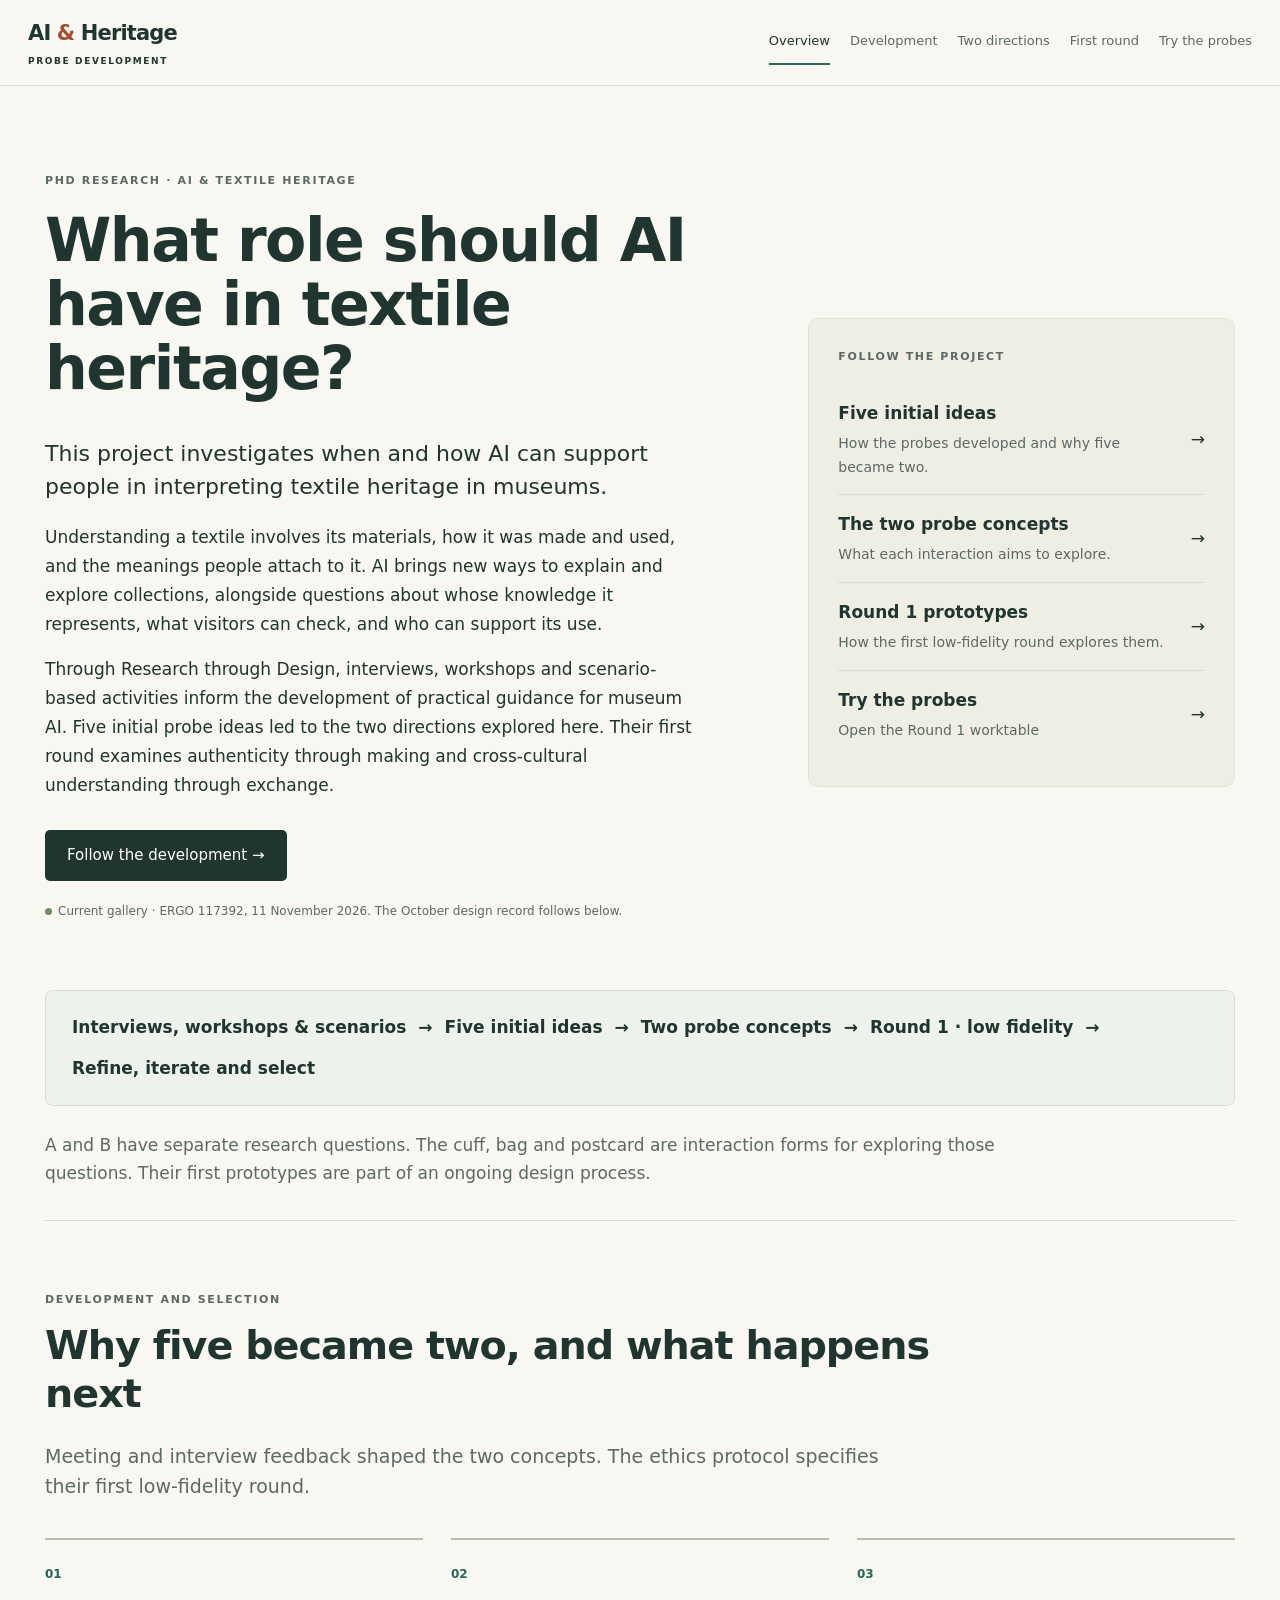
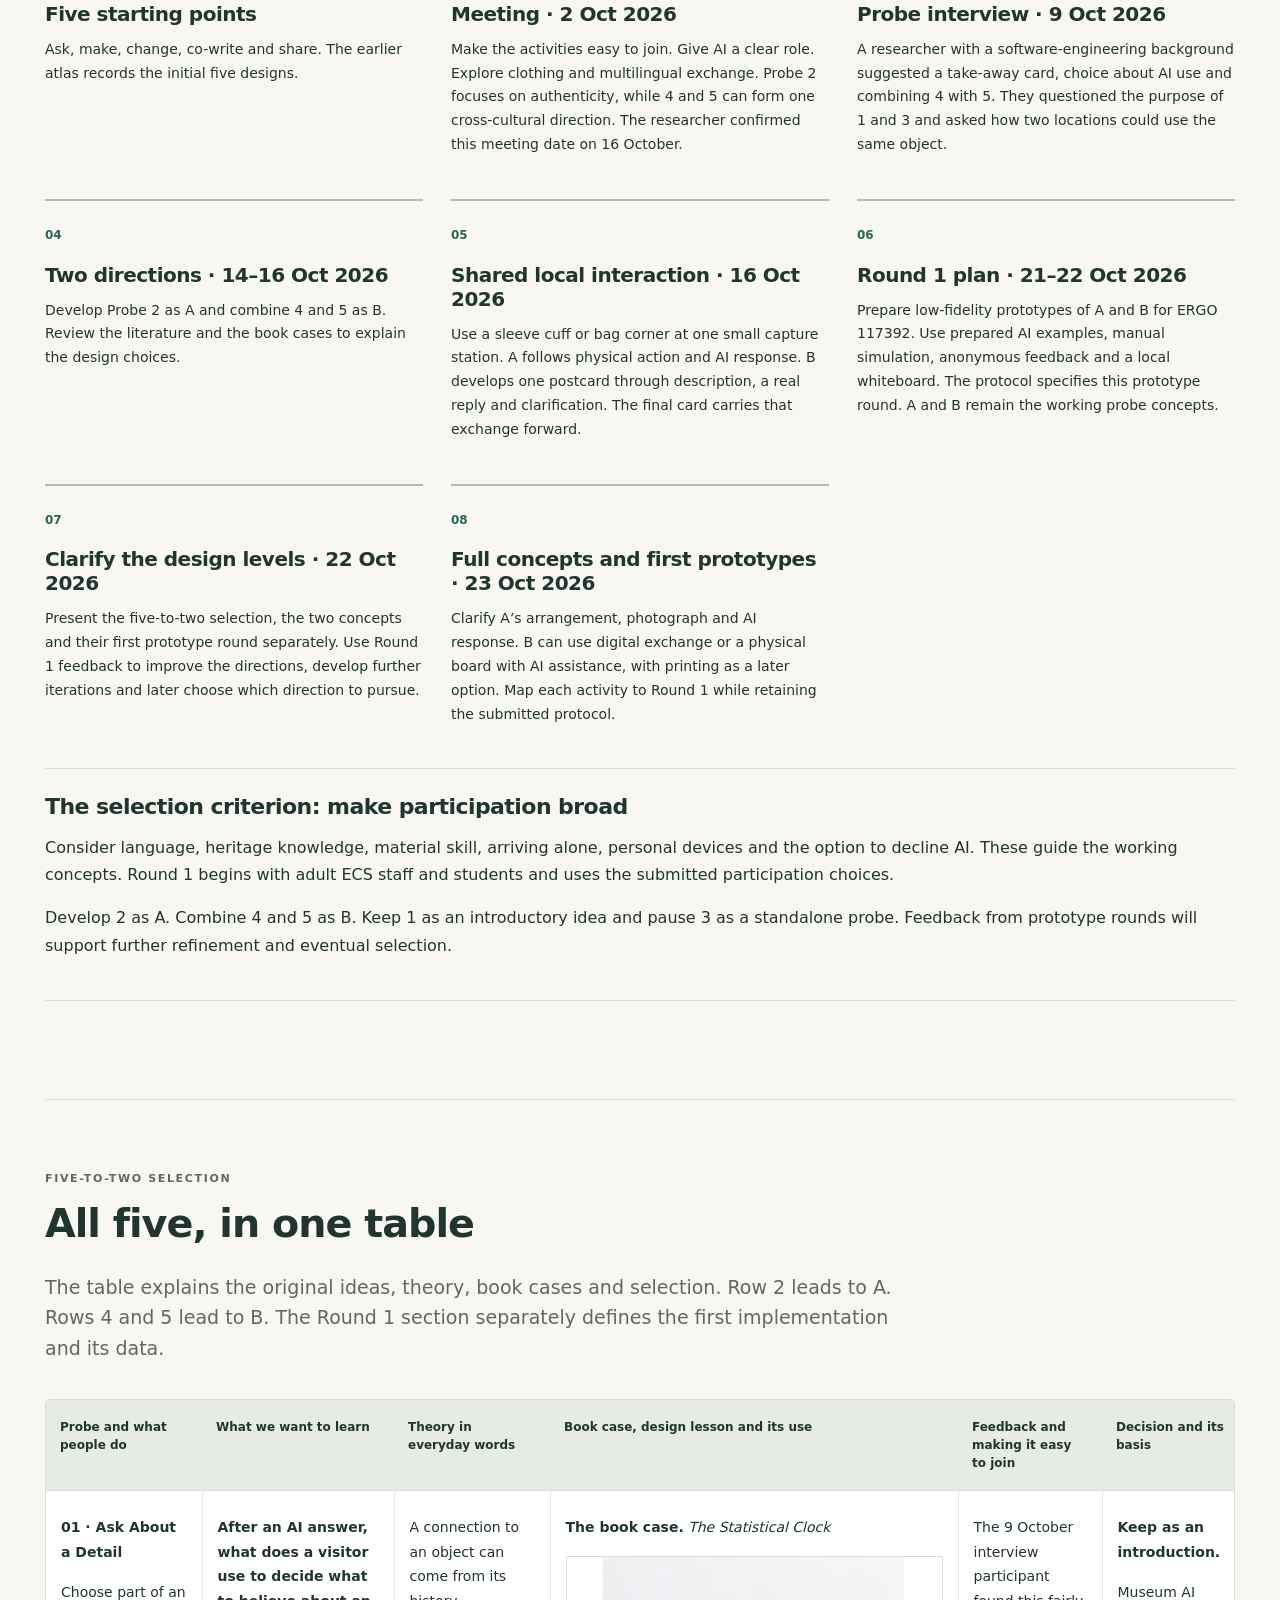
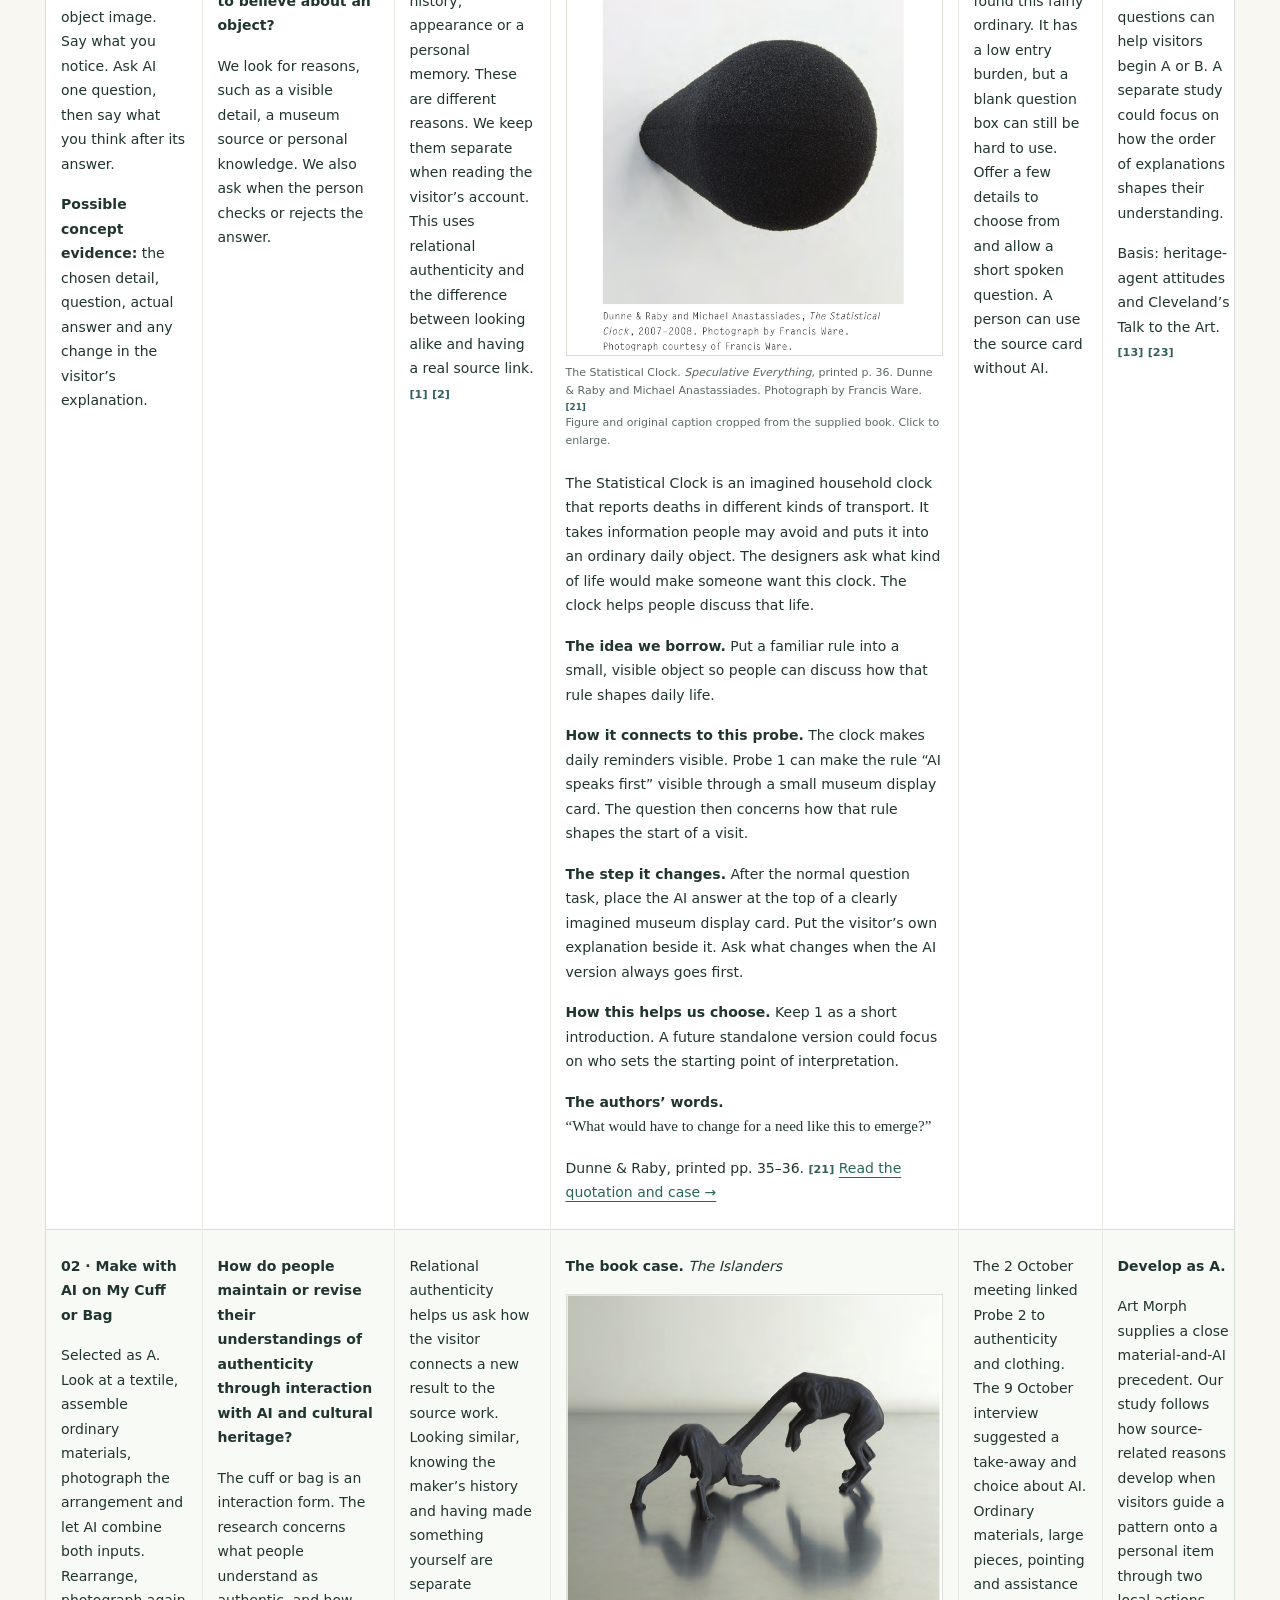
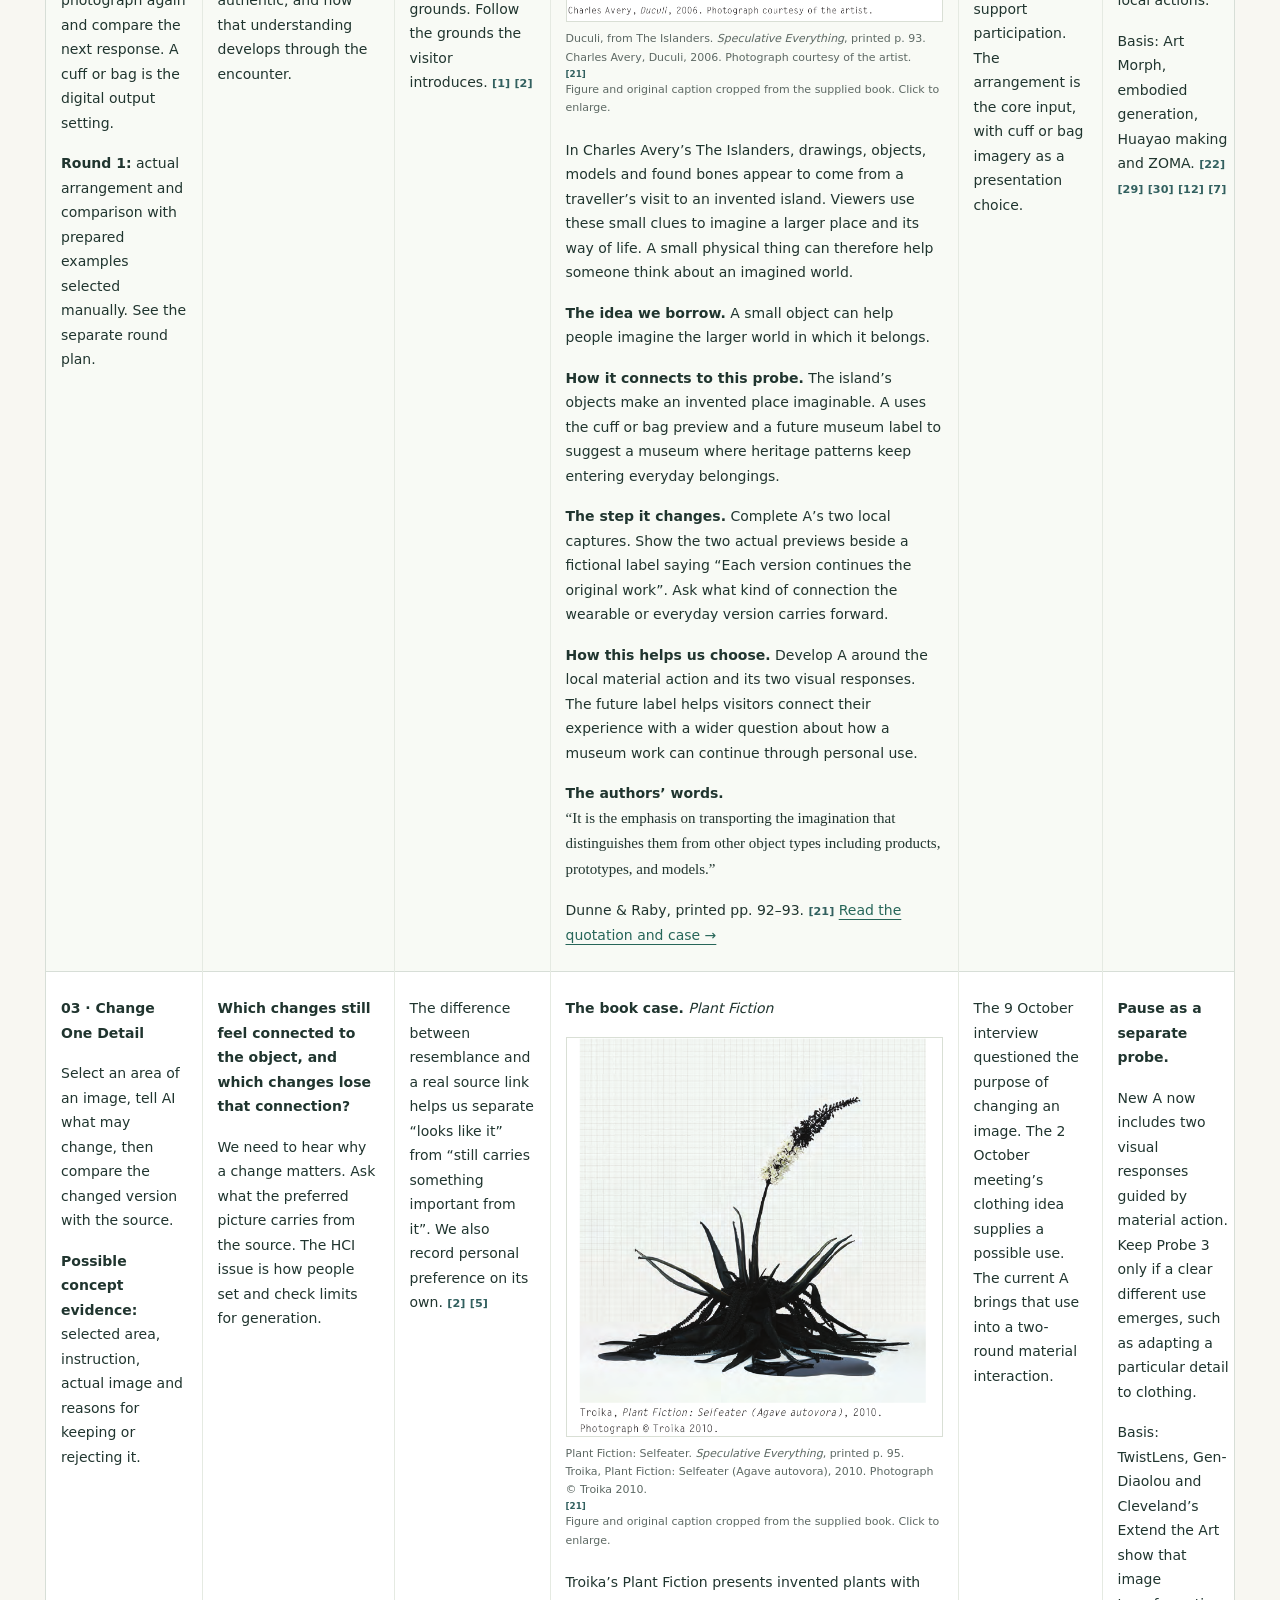
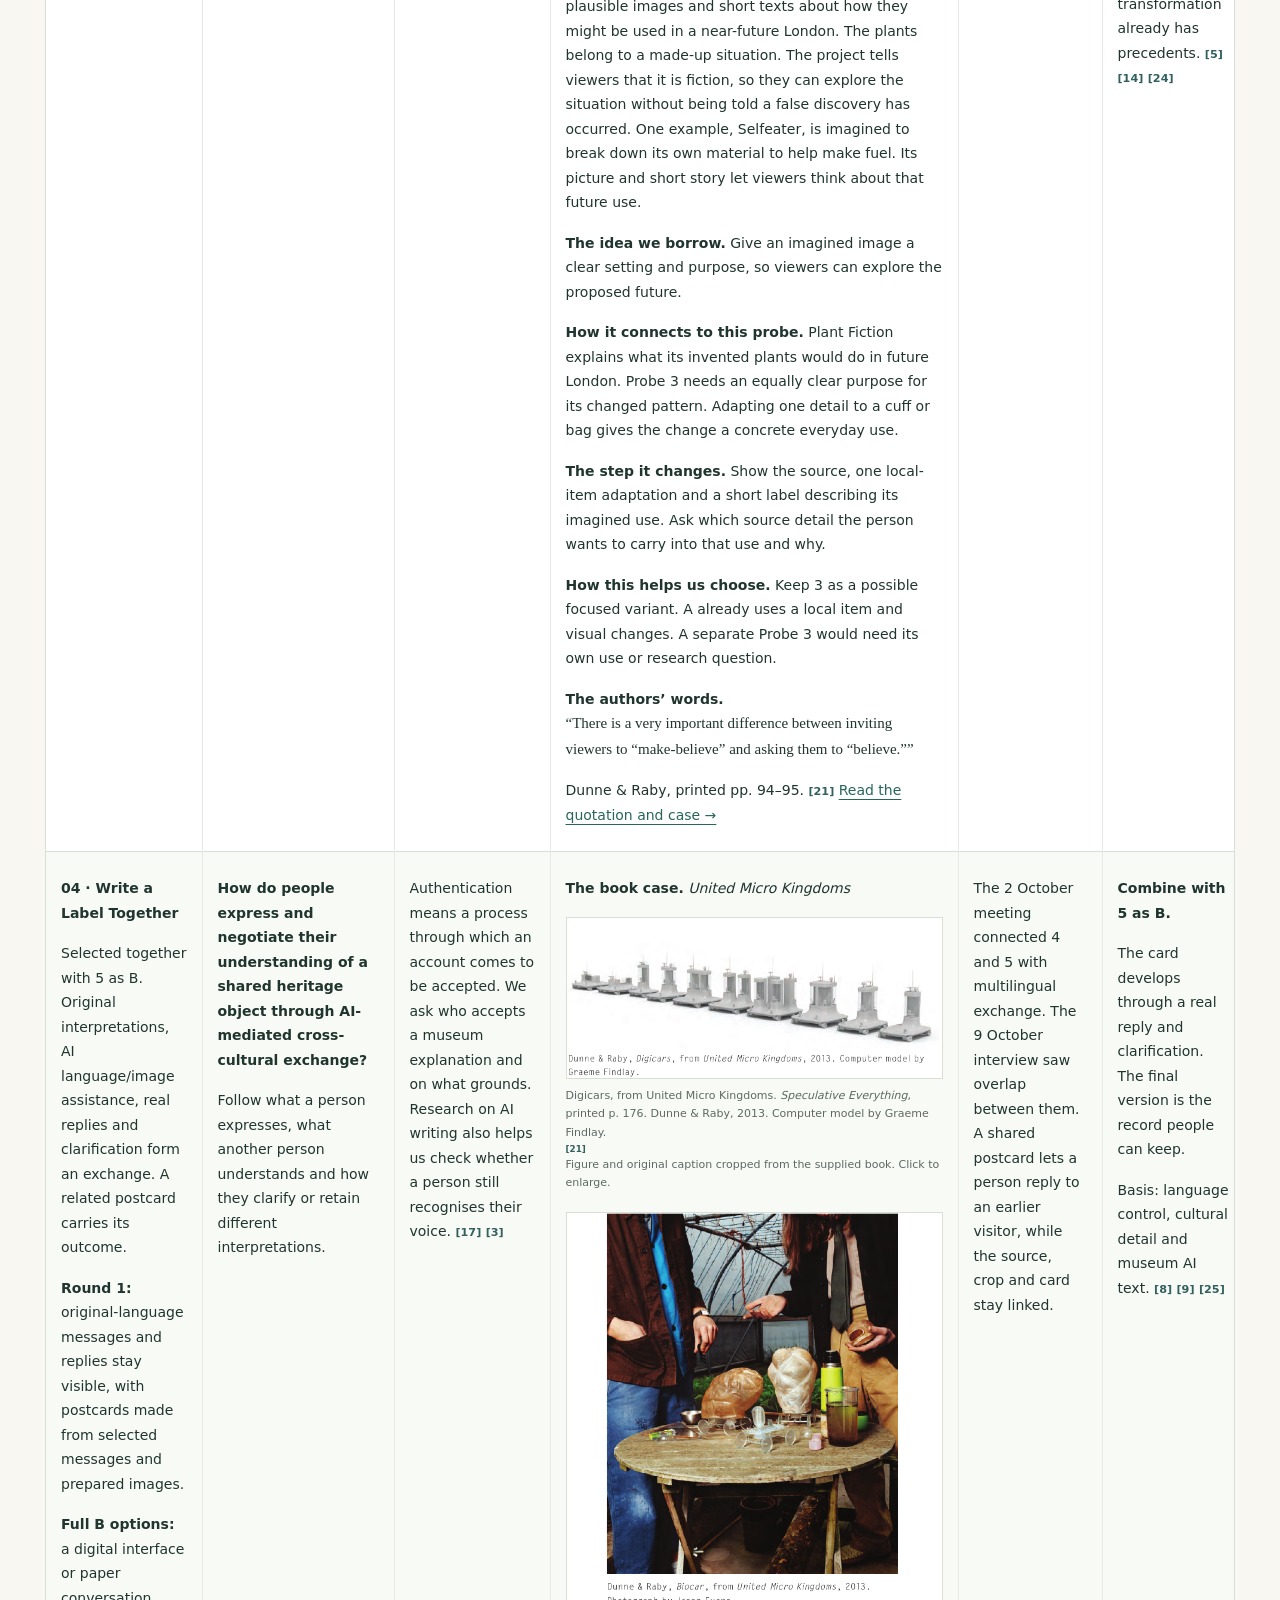
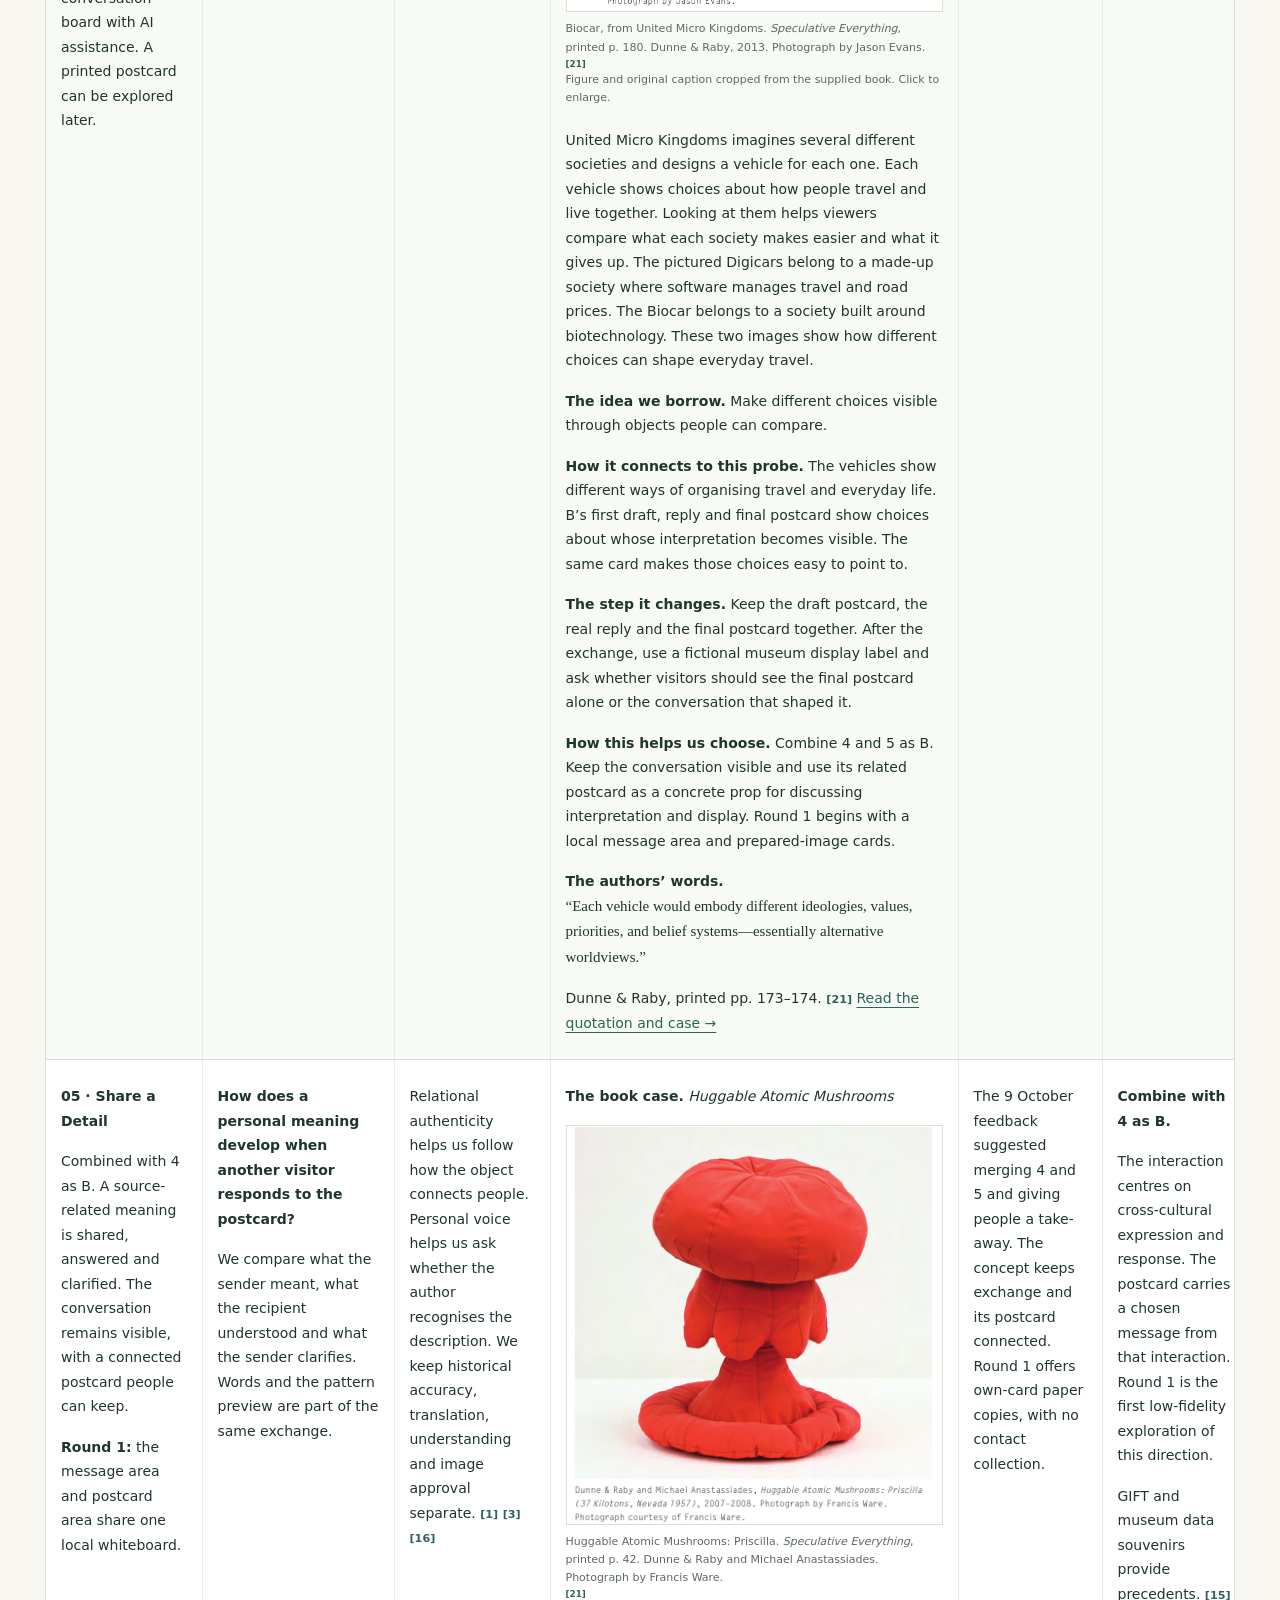
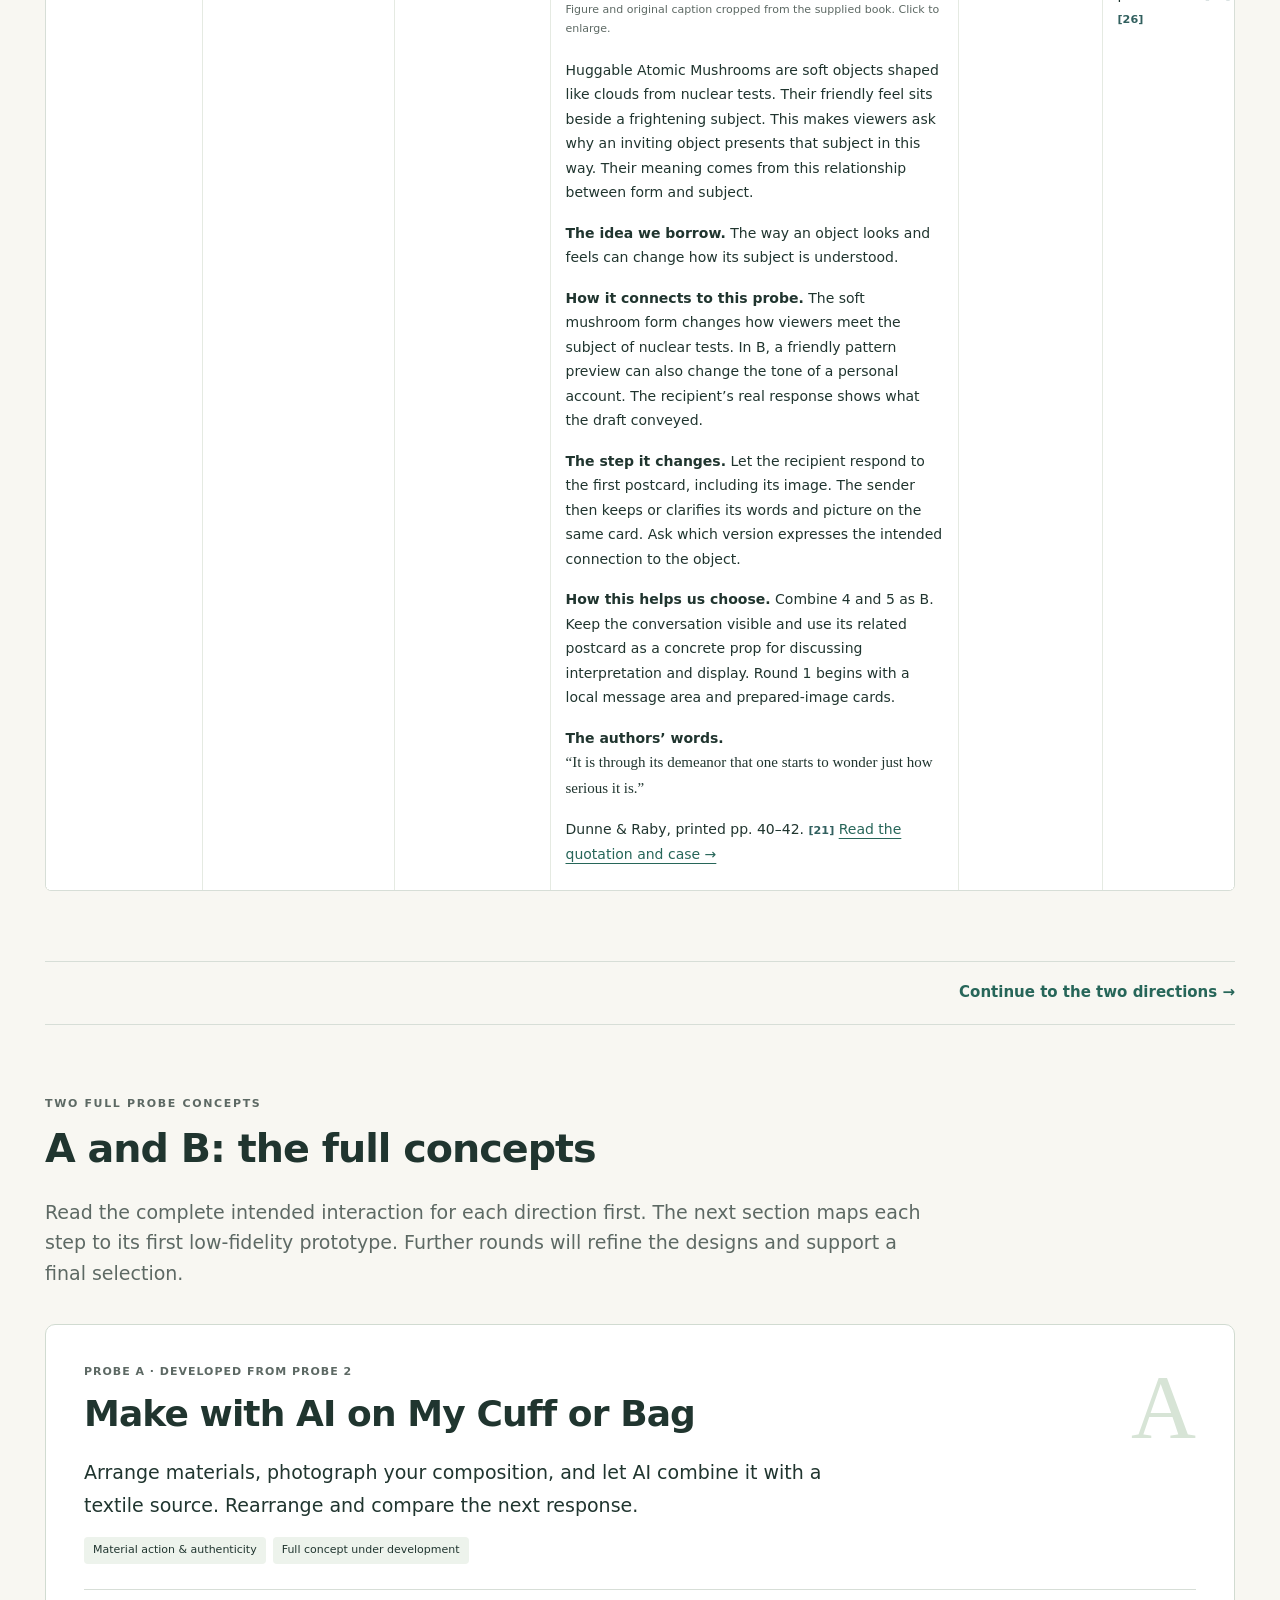
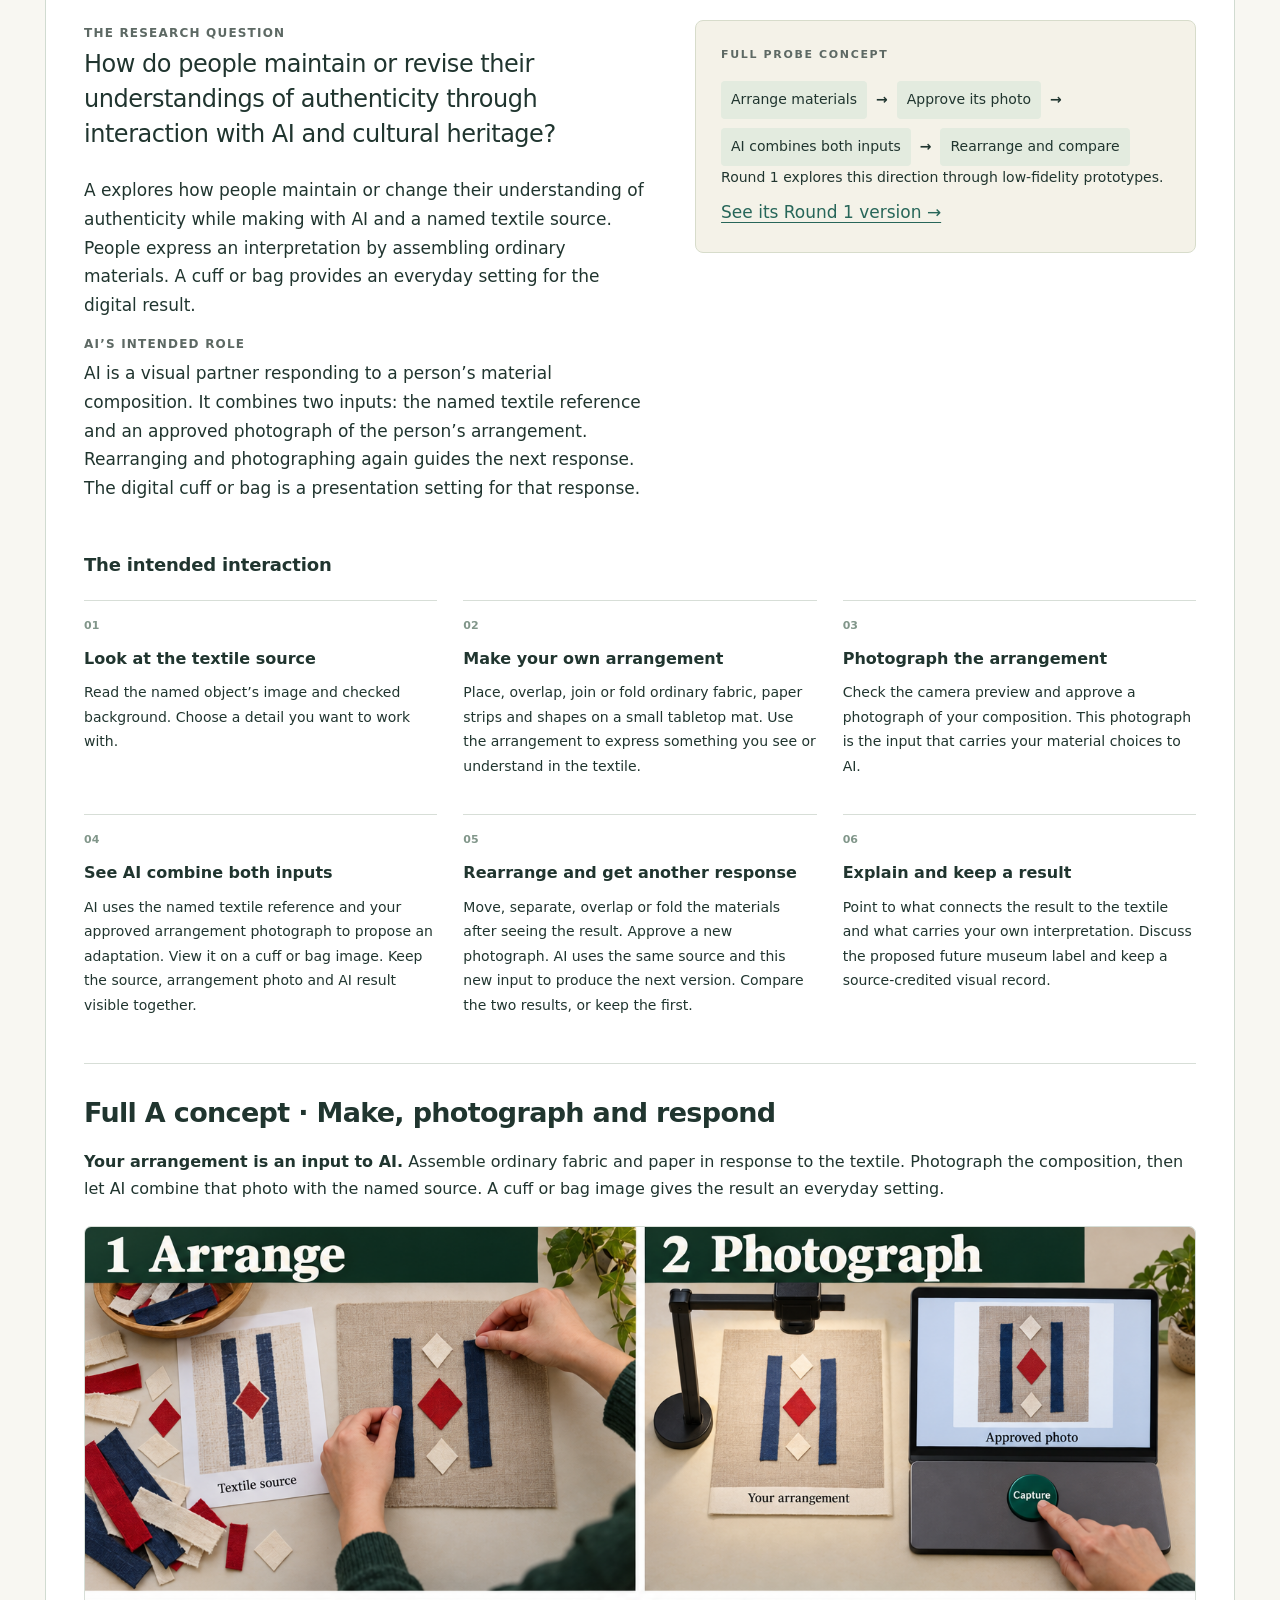
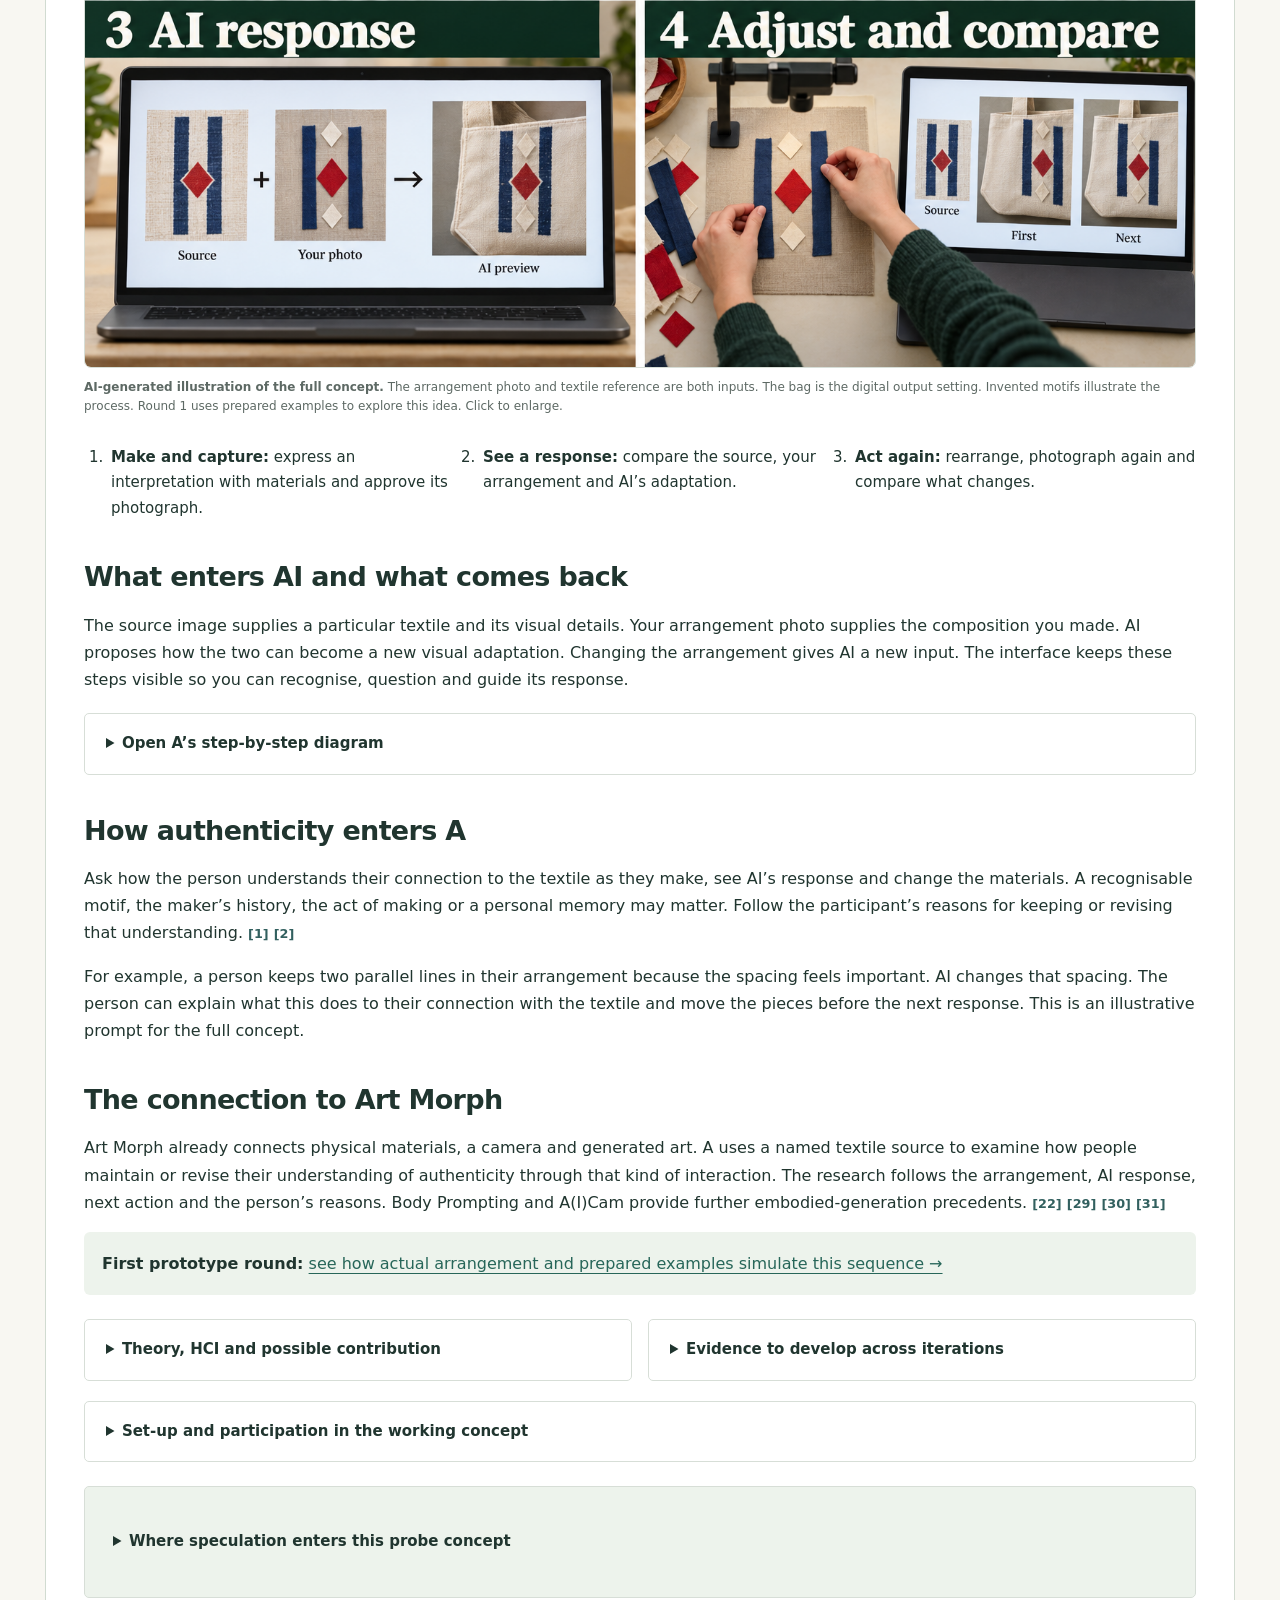
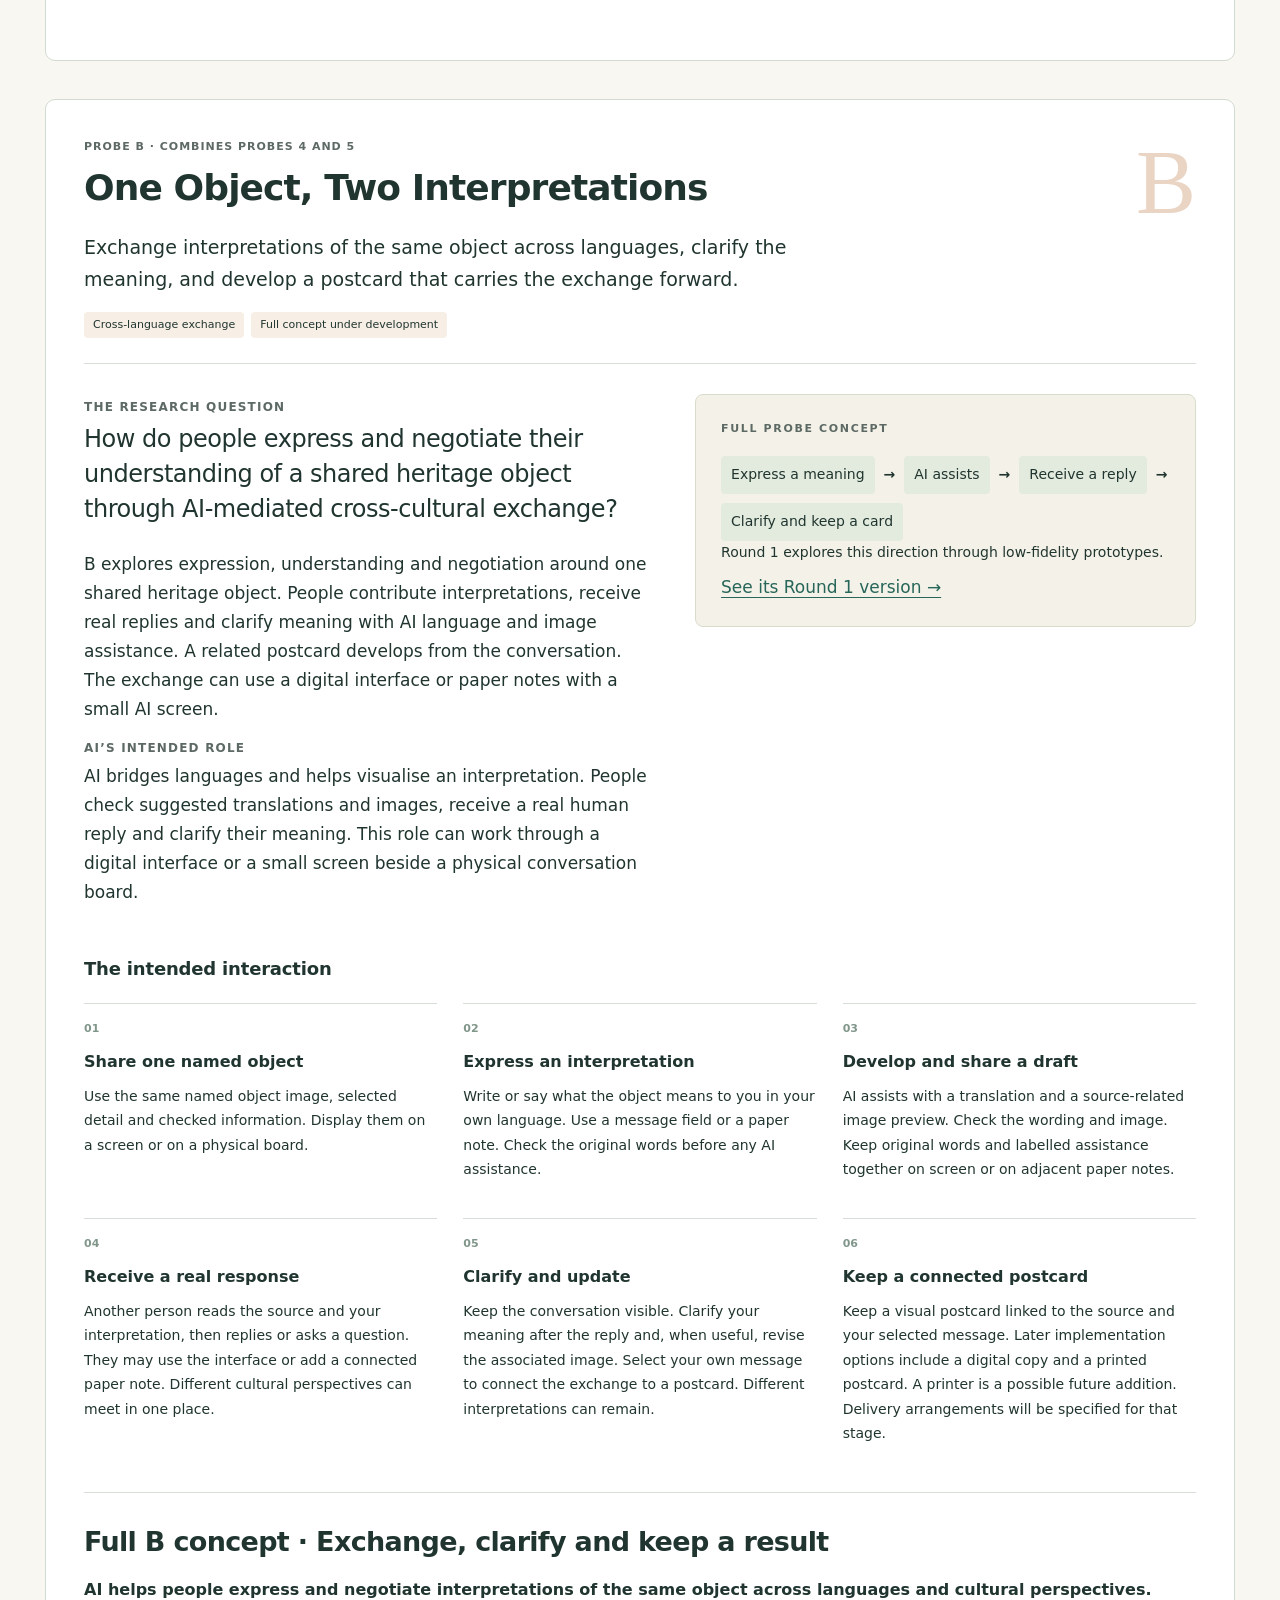
==== commit 796c4bb2: "Introduce the research context and make postcard generation explicit" ====
--- a/index.html
+++ b/index.html
@@ -1,4 +1,4 @@
-<!doctype html><html lang="en"><head><meta charset="utf-8"><meta name="viewport" content="width=device-width,initial-scale=1"><meta name="description" content="Two working heritage AI probe concepts, the five-to-two selection, and their first low-fidelity prototype round under ERGO 117392."><title>AI &amp; Heritage · Probe Concepts and Round 1</title><link rel="stylesheet" href="styles.css"><script src="app.js" defer></script></head><body><a class="skip-link" href="#main">Skip to content</a><header class="site-header"><a class="brand" href="#overview">AI <span>&amp;</span> Heritage<small>PROBE DEVELOPMENT</small></a><nav aria-label="Main navigation"><a href="#overview">Overview</a><a href="#iteration">Development</a><a href="#directions">Two directions</a><a href="#evaluation">First round</a><a href="#prototype-gallery">Try the probes</a></nav></header><main id="main"><section class="hero" id="overview"><div class="hero-copy"><span class="eyebrow">TWO PROBE CONCEPTS · ITERATIVE DEVELOPMENT</span><h1>Two directions.<br>One first prototype round.</h1><p class="hero-lead">A explores authenticity through material interaction with AI. B explores cross-cultural understanding through AI-mediated exchange.</p><p>Five starting ideas led to these two working concepts. We now explore both through Round 1 low-fidelity prototypes, learn from the feedback and develop the next iteration before selecting a direction.</p><div class="hero-actions"><a class="button" href="#iteration">Follow the development →</a></div><p class="status-line"><span class="status-dot"></span>Current gallery · ERGO 117392, 11 November 2026. The October design record follows below.</p></div><aside class="reading-guide"><span class="eyebrow">FOLLOW THE PROJECT</span><a href="#iteration"><div><b>Development</b><p>Why five became two</p></div><span>→</span></a><a href="#directions"><div><b>The two probe concepts</b><p>What each interaction aims to explore.</p></div><span>→</span></a><a href="#evaluation"><div><b>Round 1 prototypes</b><p>How the first low-fidelity round explores them.</p></div><span>→</span></a><a href="#prototype-gallery"><div><b>Try the probes</b><p>Open the Round 1 worktable</p></div><span>→</span></a></aside></section><div class="development-path" aria-label="Development path"><span>Five initial ideas</span><b>→</b><span>Two probe concepts</span><b>→</b><span>Round 1 · low fidelity</span><b>→</b><span>Refine, iterate and select</span></div><p class="scope-note">A and B have separate research questions. The cuff, bag and postcard are interaction forms for exploring those questions. Their first prototypes are part of an ongoing design process.</p><section id="iteration"><div class="section-heading"><span class="eyebrow">DEVELOPMENT AND SELECTION</span><h2>Why five became two, and what happens next</h2><p class="section-intro">Meeting and interview feedback shaped the two concepts. The ethics protocol specifies their first low-fidelity round.</p></div><div class="timeline"><article><span>01</span><h3>Five starting points</h3><p>Ask, make, change, co-write and share. The earlier atlas records the initial five designs.</p></article><article><span>02</span><h3>Meeting · 2 Oct 2026</h3><p>Make the activities easy to join. Give AI a clear role. Explore clothing and multilingual exchange. Probe 2 focuses on authenticity, while 4 and 5 can form one cross-cultural direction. The researcher confirmed this meeting date on 16 October.</p></article><article><span>03</span><h3>Probe interview · 9 Oct 2026</h3><p>A researcher with a software-engineering background suggested a take-away card, choice about AI use and combining 4 with 5. They questioned the purpose of 1 and 3 and asked how two locations could use the same object.</p></article><article><span>04</span><h3>Two directions · 14–16 Oct 2026</h3><p>Develop Probe 2 as A and combine 4 and 5 as B. Review the literature and the book cases to explain the design choices.</p></article><article><span>05</span><h3>Shared local interaction · 16 Oct 2026</h3><p>Use a sleeve cuff or bag corner at one small capture station. A follows physical action and AI response. B develops one postcard through description, a real reply and clarification. The final card carries that exchange forward.</p></article><article><span>06</span><h3>Round 1 plan · 21–22 Oct 2026</h3><p>Prepare low-fidelity prototypes of A and B for ERGO 117392. Use prepared AI examples, manual simulation, anonymous feedback and a local whiteboard. The protocol specifies this prototype round. A and B remain the working probe concepts.</p></article><article><span>07</span><h3>Clarify the design levels · 22 Oct 2026</h3><p>Present the five-to-two selection, the two concepts and their first prototype round separately. Use Round 1 feedback to improve the directions, develop further iterations and later choose which direction to pursue.</p></article><article><span>08</span><h3>Full concepts and first prototypes · 23 Oct 2026</h3><p>Clarify A’s arrangement, photograph and AI response. B can use digital exchange or a physical board with AI assistance, with printing as a later option. Map each activity to Round 1 while retaining the submitted protocol.</p></article></div><div class="selection-note"><h3>The selection criterion: make participation broad</h3><p>Consider language, heritage knowledge, material skill, arriving alone, personal devices and the option to decline AI. These guide the working concepts. Round 1 begins with adult ECS staff and students and uses the submitted participation choices.</p><p>Develop 2 as A. Combine 4 and 5 as B. Keep 1 as an introductory idea and pause 3 as a standalone probe. Feedback from prototype rounds will support further refinement and eventual selection.</p></div></section><section id="comparison"><div class="section-heading"><span class="eyebrow">FIVE-TO-TWO SELECTION</span><h2>All five, in one table</h2><p class="section-intro">The table explains the original ideas, theory, book cases and selection. Row 2 leads to A. Rows 4 and 5 lead to B. The Round 1 section separately defines the first implementation and its data.</p></div><div class="comparison-wrap" tabindex="0" role="region" aria-label="Five-probe comparison table"><table><thead><tr><th scope="col">Probe and what people do</th><th scope="col">What we want to learn</th><th scope="col">Theory in everyday words</th><th scope="col">Book case, design lesson and its use</th><th scope="col">Feedback and making it easy to join</th><th scope="col">Decision and its basis</th></tr></thead><tbody><tr><td data-label="Probe and what people do"><b>01 · Ask About a Detail</b><p>Choose part of an object image. Say what you notice. Ask AI one question, then say what you think after its answer.</p><p><b>Possible concept evidence:</b> the chosen detail, question, actual answer and any change in the visitor’s explanation.</p></td><td data-label="What we want to learn"><b>After an AI answer, what does a visitor use to decide what to believe about an object?</b><p>We look for reasons, such as a visible detail, a museum source or personal knowledge. We also ask when the person checks or rejects the answer.</p></td><td data-label="Theory in everyday words">A connection to an object can come from its history, appearance or a personal memory. These are different reasons. We keep them separate when reading the visitor’s account. This uses relational authenticity and the difference between looking alike and having a real source link. <a class="citation" href="#ref-1" aria-label="Reference 1">[1]</a> <a class="citation" href="#ref-2" aria-label="Reference 2">[2]</a></td><td data-label="Book case, design lesson and its use"><b>The book case.</b> <i>The Statistical Clock</i><div class="book-case-images"><figure class="book-case-figure"><a href="assets/book-cases/clock.png" target="_blank" rel="noopener"><img src="assets/book-cases/clock.png" width="562" height="737" loading="lazy" alt="Book figure screenshot: The Statistical Clock. Printed page 36. Click to enlarge."></a><figcaption>The Statistical Clock. <i>Speculative Everything</i>, printed p. 36. Dunne &amp; Raby and Michael Anastassiades. Photograph by Francis Ware. <a class="citation" href="#ref-21" aria-label="Reference 21">[21]</a> <span>Figure and original caption cropped from the supplied book. Click to enlarge.</span></figcaption></figure></div><p>The Statistical Clock is an imagined household clock that reports deaths in different kinds of transport. It takes information people may avoid and puts it into an ordinary daily object. The designers ask what kind of life would make someone want this clock. The clock helps people discuss that life.</p><p><b>The idea we borrow.</b> Put a familiar rule into a small, visible object so people can discuss how that rule shapes daily life.</p><p><b>How it connects to this probe.</b> The clock makes daily reminders visible. Probe 1 can make the rule “AI speaks first” visible through a small museum display card. The question then concerns how that rule shapes the start of a visit.</p><p><b>The step it changes.</b> After the normal question task, place the AI answer at the top of a clearly imagined museum display card. Put the visitor’s own explanation beside it. Ask what changes when the AI version always goes first.</p><p><b>How this helps us choose.</b> Keep 1 as a short introduction. A future standalone version could focus on who sets the starting point of interpretation.</p><p><b>The authors’ words.</b></p><q>What would have to change for a need like this to emerge?</q><p>Dunne & Raby, printed pp. 35–36. <a class="citation" href="#ref-21" aria-label="Reference 21">[21]</a> <a href="#excerpt-9">Read the quotation and case →</a></p></td><td data-label="Feedback and making it easy to join">The 9 October interview participant found this fairly ordinary. It has a low entry burden, but a blank question box can still be hard to use. Offer a few details to choose from and allow a short spoken question. A person can use the source card without AI.</td><td data-label="Decision and its basis"><b>Keep as an introduction.</b><p>Museum AI questions can help visitors begin A or B. A separate study could focus on how the order of explanations shapes their understanding.</p><p>Basis: heritage-agent attitudes and Cleveland’s Talk to the Art. <a class="citation" href="#ref-13" aria-label="Reference 13">[13]</a> <a class="citation" href="#ref-23" aria-label="Reference 23">[23]</a></p></td></tr><tr><td data-label="Probe and what people do"><b>02 · Make with AI on My Cuff or Bag</b><p>Selected as A. Look at a textile, assemble ordinary materials, photograph the arrangement and let AI combine both inputs. Rearrange, photograph again and compare the next response. A cuff or bag is the digital output setting.</p><p><b>Round 1:</b> actual arrangement and comparison with prepared examples selected manually. See the separate round plan.</p></td><td data-label="What we want to learn"><b>How do people maintain or revise their understandings of authenticity through interaction with AI and cultural heritage?</b><p>The cuff or bag is an interaction form. The research concerns what people understand as authentic, and how that understanding develops through the encounter.</p></td><td data-label="Theory in everyday words">Relational authenticity helps us ask how the visitor connects a new result to the source work. Looking similar, knowing the maker’s history and having made something yourself are separate grounds. Follow the grounds the visitor introduces. <a class="citation" href="#ref-1" aria-label="Reference 1">[1]</a> <a class="citation" href="#ref-2" aria-label="Reference 2">[2]</a></td><td data-label="Book case, design lesson and its use"><b>The book case.</b> <i>The Islanders</i><div class="book-case-images"><figure class="book-case-figure"><a href="assets/book-cases/islanders.png" target="_blank" rel="noopener"><img src="assets/book-cases/islanders.png" width="740" height="644" loading="lazy" alt="Book figure screenshot: Duculi, from The Islanders. Printed page 93. Click to enlarge."></a><figcaption>Duculi, from The Islanders. <i>Speculative Everything</i>, printed p. 93. Charles Avery, Duculi, 2006. Photograph courtesy of the artist. <a class="citation" href="#ref-21" aria-label="Reference 21">[21]</a> <span>Figure and original caption cropped from the supplied book. Click to enlarge.</span></figcaption></figure></div><p>In Charles Avery’s The Islanders, drawings, objects, models and found bones appear to come from a traveller’s visit to an invented island. Viewers use these small clues to imagine a larger place and its way of life. A small physical thing can therefore help someone think about an imagined world.</p><p><b>The idea we borrow.</b> A small object can help people imagine the larger world in which it belongs.</p><p><b>How it connects to this probe.</b> The island’s objects make an invented place imaginable. A uses the cuff or bag preview and a future museum label to suggest a museum where heritage patterns keep entering everyday belongings.</p><p><b>The step it changes.</b> Complete A’s two local captures. Show the two actual previews beside a fictional label saying “Each version continues the original work”. Ask what kind of connection the wearable or everyday version carries forward.</p><p><b>How this helps us choose.</b> Develop A around the local material action and its two visual responses. The future label helps visitors connect their experience with a wider question about how a museum work can continue through personal use.</p><p><b>The authors’ words.</b></p><q>It is the emphasis on transporting the imagination that distinguishes them from other object types including products, prototypes, and models.</q><p>Dunne & Raby, printed pp. 92–93. <a class="citation" href="#ref-21" aria-label="Reference 21">[21]</a> <a href="#excerpt-10">Read the quotation and case →</a></p></td><td data-label="Feedback and making it easy to join">The 2 October meeting linked Probe 2 to authenticity and clothing. The 9 October interview suggested a take-away and choice about AI. Ordinary materials, large pieces, pointing and assistance support participation. The arrangement is the core input, with cuff or bag imagery as a presentation choice.</td><td data-label="Decision and its basis"><b>Develop as A.</b><p>Art Morph supplies a close material-and-AI precedent. Our study follows how source-related reasons develop when visitors guide a pattern onto a personal item through two local actions.</p><p>Basis: Art Morph, embodied generation, Huayao making and ZOMA. <a class="citation" href="#ref-22" aria-label="Reference 22">[22]</a> <a class="citation" href="#ref-29" aria-label="Reference 29">[29]</a> <a class="citation" href="#ref-30" aria-label="Reference 30">[30]</a> <a class="citation" href="#ref-12" aria-label="Reference 12">[12]</a> <a class="citation" href="#ref-7" aria-label="Reference 7">[7]</a></p></td></tr><tr><td data-label="Probe and what people do"><b>03 · Change One Detail</b><p>Select an area of an image, tell AI what may change, then compare the changed version with the source.</p><p><b>Possible concept evidence:</b> selected area, instruction, actual image and reasons for keeping or rejecting it.</p></td><td data-label="What we want to learn"><b>Which changes still feel connected to the object, and which changes lose that connection?</b><p>We need to hear why a change matters. Ask what the preferred picture carries from the source. The HCI issue is how people set and check limits for generation.</p></td><td data-label="Theory in everyday words">The difference between resemblance and a real source link helps us separate “looks like it” from “still carries something important from it”. We also record personal preference on its own. <a class="citation" href="#ref-2" aria-label="Reference 2">[2]</a> <a class="citation" href="#ref-5" aria-label="Reference 5">[5]</a></td><td data-label="Book case, design lesson and its use"><b>The book case.</b> <i>Plant Fiction</i><div class="book-case-images"><figure class="book-case-figure"><a href="assets/book-cases/plant-fiction.png" target="_blank" rel="noopener"><img src="assets/book-cases/plant-fiction.png" width="607" height="692" loading="lazy" alt="Book figure screenshot: Plant Fiction: Selfeater. Printed page 95. Click to enlarge."></a><figcaption>Plant Fiction: Selfeater. <i>Speculative Everything</i>, printed p. 95. Troika, Plant Fiction: Selfeater (Agave autovora), 2010. Photograph © Troika 2010. <a class="citation" href="#ref-21" aria-label="Reference 21">[21]</a> <span>Figure and original caption cropped from the supplied book. Click to enlarge.</span></figcaption></figure></div><p>Troika’s Plant Fiction presents invented plants with plausible images and short texts about how they might be used in a near-future London. The plants belong to a made-up situation. The project tells viewers that it is fiction, so they can explore the situation without being told a false discovery has occurred. One example, Selfeater, is imagined to break down its own material to help make fuel. Its picture and short story let viewers think about that future use.</p><p><b>The idea we borrow.</b> Give an imagined image a clear setting and purpose, so viewers can explore the proposed future.</p><p><b>How it connects to this probe.</b> Plant Fiction explains what its invented plants would do in future London. Probe 3 needs an equally clear purpose for its changed pattern. Adapting one detail to a cuff or bag gives the change a concrete everyday use.</p><p><b>The step it changes.</b> Show the source, one local-item adaptation and a short label describing its imagined use. Ask which source detail the person wants to carry into that use and why.</p><p><b>How this helps us choose.</b> Keep 3 as a possible focused variant. A already uses a local item and visual changes. A separate Probe 3 would need its own use or research question.</p><p><b>The authors’ words.</b></p><q>There is a very important difference between inviting viewers to “make-believe” and asking them to “believe.”</q><p>Dunne & Raby, printed pp. 94–95. <a class="citation" href="#ref-21" aria-label="Reference 21">[21]</a> <a href="#excerpt-11">Read the quotation and case →</a></p></td><td data-label="Feedback and making it easy to join">The 9 October interview questioned the purpose of changing an image. The 2 October meeting’s clothing idea supplies a possible use. The current A brings that use into a two-round material interaction.</td><td data-label="Decision and its basis"><b>Pause as a separate probe.</b><p>New A now includes two visual responses guided by material action. Keep Probe 3 only if a clear different use emerges, such as adapting a particular detail to clothing.</p><p>Basis: TwistLens, Gen-Diaolou and Cleveland’s Extend the Art show that image transformation already has precedents. <a class="citation" href="#ref-5" aria-label="Reference 5">[5]</a> <a class="citation" href="#ref-14" aria-label="Reference 14">[14]</a> <a class="citation" href="#ref-24" aria-label="Reference 24">[24]</a></p></td></tr><tr><td data-label="Probe and what people do"><b>04 · Write a Label Together</b><p>Selected together with 5 as B. Original interpretations, AI language/image assistance, real replies and clarification form an exchange. A related postcard carries its outcome.</p><p><b>Round 1:</b> original-language messages and replies stay visible, with postcards made from selected messages and prepared images.</p><p><b>Full B options:</b> a digital interface or paper conversation board with AI assistance. A printed postcard can be explored later.</p></td><td data-label="What we want to learn"><b>How do people express and negotiate their understanding of a shared heritage object through AI-mediated cross-cultural exchange?</b><p>Follow what a person expresses, what another person understands and how they clarify or retain different interpretations.</p></td><td data-label="Theory in everyday words">Authentication means a process through which an account comes to be accepted. We ask who accepts a museum explanation and on what grounds. Research on AI writing also helps us check whether a person still recognises their voice. <a class="citation" href="#ref-17" aria-label="Reference 17">[17]</a> <a class="citation" href="#ref-3" aria-label="Reference 3">[3]</a></td><td data-label="Book case, design lesson and its use"><b>The book case.</b> <i>United Micro Kingdoms</i><div class="book-case-images"><figure class="book-case-figure"><a href="assets/book-cases/digicars.png" target="_blank" rel="noopener"><img src="assets/book-cases/digicars.png" width="633" height="271" loading="lazy" alt="Book figure screenshot: Digicars, from United Micro Kingdoms. Printed page 176. Click to enlarge."></a><figcaption>Digicars, from United Micro Kingdoms. <i>Speculative Everything</i>, printed p. 176. Dunne &amp; Raby, 2013. Computer model by Graeme Findlay. <a class="citation" href="#ref-21" aria-label="Reference 21">[21]</a> <span>Figure and original caption cropped from the supplied book. Click to enlarge.</span></figcaption></figure><figure class="book-case-figure"><a href="assets/book-cases/biocar.png" target="_blank" rel="noopener"><img src="assets/book-cases/biocar.png" width="495" height="667" loading="lazy" alt="Book figure screenshot: Biocar, from United Micro Kingdoms. Printed page 180. Click to enlarge."></a><figcaption>Biocar, from United Micro Kingdoms. <i>Speculative Everything</i>, printed p. 180. Dunne &amp; Raby, 2013. Photograph by Jason Evans. <a class="citation" href="#ref-21" aria-label="Reference 21">[21]</a> <span>Figure and original caption cropped from the supplied book. Click to enlarge.</span></figcaption></figure></div><p>United Micro Kingdoms imagines several different societies and designs a vehicle for each one. Each vehicle shows choices about how people travel and live together. Looking at them helps viewers compare what each society makes easier and what it gives up. The pictured Digicars belong to a made-up society where software manages travel and road prices. The Biocar belongs to a society built around biotechnology. These two images show how different choices can shape everyday travel.</p><p><b>The idea we borrow.</b> Make different choices visible through objects people can compare.</p><p><b>How it connects to this probe.</b> The vehicles show different ways of organising travel and everyday life. B’s first draft, reply and final postcard show choices about whose interpretation becomes visible. The same card makes those choices easy to point to.</p><p><b>The step it changes.</b> Keep the draft postcard, the real reply and the final postcard together. After the exchange, use a fictional museum display label and ask whether visitors should see the final postcard alone or the conversation that shaped it.</p><p><b>How this helps us choose.</b> Combine 4 and 5 as B. Keep the conversation visible and use its related postcard as a concrete prop for discussing interpretation and display. Round 1 begins with a local message area and prepared-image cards.</p><p><b>The authors’ words.</b></p><q>Each vehicle would embody different ideologies, values, priorities, and belief systems—essentially alternative worldviews.</q><p>Dunne & Raby, printed pp. 173–174. <a class="citation" href="#ref-21" aria-label="Reference 21">[21]</a> <a href="#excerpt-12">Read the quotation and case →</a></p></td><td data-label="Feedback and making it easy to join">The 2 October meeting connected 4 and 5 with multilingual exchange. The 9 October interview saw overlap between them. A shared postcard lets a person reply to an earlier visitor, while the source, crop and card stay linked.</td><td data-label="Decision and its basis"><b>Combine with 5 as B.</b><p>The card develops through a real reply and clarification. The final version is the record people can keep.</p><p>Basis: language control, cultural detail and museum AI text. <a class="citation" href="#ref-8" aria-label="Reference 8">[8]</a> <a class="citation" href="#ref-9" aria-label="Reference 9">[9]</a> <a class="citation" href="#ref-25" aria-label="Reference 25">[25]</a></p></td></tr><tr><td data-label="Probe and what people do"><b>05 · Share a Detail</b><p>Combined with 4 as B. A source-related meaning is shared, answered and clarified. The conversation remains visible, with a connected postcard people can keep.</p><p><b>Round 1:</b> the message area and postcard area share one local whiteboard.</p></td><td data-label="What we want to learn"><b>How does a personal meaning develop when another visitor responds to the postcard?</b><p>We compare what the sender meant, what the recipient understood and what the sender clarifies. Words and the pattern preview are part of the same exchange.</p></td><td data-label="Theory in everyday words">Relational authenticity helps us follow how the object connects people. Personal voice helps us ask whether the author recognises the description. We keep historical accuracy, translation, understanding and image approval separate. <a class="citation" href="#ref-1" aria-label="Reference 1">[1]</a> <a class="citation" href="#ref-3" aria-label="Reference 3">[3]</a> <a class="citation" href="#ref-16" aria-label="Reference 16">[16]</a></td><td data-label="Book case, design lesson and its use"><b>The book case.</b> <i>Huggable Atomic Mushrooms</i><div class="book-case-images"><figure class="book-case-figure"><a href="assets/book-cases/mushrooms.png" target="_blank" rel="noopener"><img src="assets/book-cases/mushrooms.png" width="740" height="820" loading="lazy" alt="Book figure screenshot: Huggable Atomic Mushrooms: Priscilla. Printed page 42. Click to enlarge."></a><figcaption>Huggable Atomic Mushrooms: Priscilla. <i>Speculative Everything</i>, printed p. 42. Dunne &amp; Raby and Michael Anastassiades. Photograph by Francis Ware. <a class="citation" href="#ref-21" aria-label="Reference 21">[21]</a> <span>Figure and original caption cropped from the supplied book. Click to enlarge.</span></figcaption></figure></div><p>Huggable Atomic Mushrooms are soft objects shaped like clouds from nuclear tests. Their friendly feel sits beside a frightening subject. This makes viewers ask why an inviting object presents that subject in this way. Their meaning comes from this relationship between form and subject.</p><p><b>The idea we borrow.</b> The way an object looks and feels can change how its subject is understood.</p><p><b>How it connects to this probe.</b> The soft mushroom form changes how viewers meet the subject of nuclear tests. In B, a friendly pattern preview can also change the tone of a personal account. The recipient’s real response shows what the draft conveyed.</p><p><b>The step it changes.</b> Let the recipient respond to the first postcard, including its image. The sender then keeps or clarifies its words and picture on the same card. Ask which version expresses the intended connection to the object.</p><p><b>How this helps us choose.</b> Combine 4 and 5 as B. Keep the conversation visible and use its related postcard as a concrete prop for discussing interpretation and display. Round 1 begins with a local message area and prepared-image cards.</p><p><b>The authors’ words.</b></p><q>It is through its demeanor that one starts to wonder just how serious it is.</q><p>Dunne & Raby, printed pp. 40–42. <a class="citation" href="#ref-21" aria-label="Reference 21">[21]</a> <a href="#excerpt-13">Read the quotation and case →</a></p></td><td data-label="Feedback and making it easy to join">The 9 October feedback suggested merging 4 and 5 and giving people a take-away. The concept keeps exchange and its postcard connected. Round 1 offers own-card paper copies, with no contact collection.</td><td data-label="Decision and its basis"><b>Combine with 4 as B.</b><p>The interaction centres on cross-cultural expression and response. The postcard carries a chosen message from that interaction. Round 1 is the first low-fidelity exploration of this direction.</p><p>GIFT and museum data souvenirs provide precedents. <a class="citation" href="#ref-15" aria-label="Reference 15">[15]</a> <a class="citation" href="#ref-26" aria-label="Reference 26">[26]</a></p></td></tr></tbody></table></div></section><div class="reading-next"><a href="#directions">Continue to the two directions →</a></div><section id="directions"><div class="section-heading"><span class="eyebrow">TWO FULL PROBE CONCEPTS</span><h2>A and B: the full concepts</h2><p class="section-intro">Read the complete intended interaction for each direction first. The next section maps each step to its first low-fidelity prototype. Further rounds will refine the designs and support a final selection.</p></div><article class="direction direction-a" id="probe-a"><div class="direction-head"><div><span class="route-label">PROBE A · Developed from Probe 2</span><h3>Make with AI on My Cuff or Bag</h3><p class="direction-summary">Arrange materials, photograph your composition, and let AI combine it with a textile source. Rearrange and compare the next response.</p><div class="chips"><span>Material action & authenticity</span><span>Full concept under development</span></div></div><span class="direction-letter" aria-hidden="true">A</span></div>
+<!doctype html><html lang="en"><head><meta charset="utf-8"><meta name="viewport" content="width=device-width,initial-scale=1"><meta name="description" content="Two working heritage AI probe concepts, the five-to-two selection, and their first low-fidelity prototype round under ERGO 117392."><title>AI &amp; Heritage · Probe Concepts and Round 1</title><link rel="stylesheet" href="styles.css"><script src="app.js" defer></script></head><body><a class="skip-link" href="#main">Skip to content</a><header class="site-header"><a class="brand" href="#overview">AI <span>&amp;</span> Heritage<small>PROBE DEVELOPMENT</small></a><nav aria-label="Main navigation"><a href="#overview">Overview</a><a href="#iteration">Development</a><a href="#directions">Two directions</a><a href="#evaluation">First round</a><a href="#prototype-gallery">Try the probes</a></nav></header><main id="main"><section class="hero" id="overview"><div class="hero-copy"><span class="eyebrow">PHD RESEARCH · AI &amp; TEXTILE HERITAGE</span><h1>What role should AI have in textile heritage?</h1><p class="hero-lead">This project investigates when and how AI can support people in interpreting textile heritage in museums.</p><p>Understanding a textile involves its materials, how it was made and used, and the meanings people attach to it. AI brings new ways to explain and explore collections, alongside questions about whose knowledge it represents, what visitors can check, and who can support its use.</p><p>Through Research through Design, interviews, workshops and scenario-based activities inform the development of practical guidance for museum AI. Five initial probe ideas led to the two directions explored here. Their first round examines authenticity through making and cross-cultural understanding through exchange.</p><div class="hero-actions"><a class="button" href="#iteration">Follow the development →</a></div><p class="status-line"><span class="status-dot"></span>Current gallery · ERGO 117392, 11 November 2026. The October design record follows below.</p></div><aside class="reading-guide"><span class="eyebrow">FOLLOW THE PROJECT</span><a href="#iteration"><div><b>Five initial ideas</b><p>How the probes developed and why five became two.</p></div><span>→</span></a><a href="#directions"><div><b>The two probe concepts</b><p>What each interaction aims to explore.</p></div><span>→</span></a><a href="#evaluation"><div><b>Round 1 prototypes</b><p>How the first low-fidelity round explores them.</p></div><span>→</span></a><a href="#prototype-gallery"><div><b>Try the probes</b><p>Open the Round 1 worktable</p></div><span>→</span></a></aside></section><div class="development-path" aria-label="Development path"><span>Interviews, workshops &amp; scenarios</span><b>→</b><span>Five initial ideas</span><b>→</b><span>Two probe concepts</span><b>→</b><span>Round 1 · low fidelity</span><b>→</b><span>Refine, iterate and select</span></div><p class="scope-note">A and B have separate research questions. The cuff, bag and postcard are interaction forms for exploring those questions. Their first prototypes are part of an ongoing design process.</p><section id="iteration"><div class="section-heading"><span class="eyebrow">DEVELOPMENT AND SELECTION</span><h2>Why five became two, and what happens next</h2><p class="section-intro">Meeting and interview feedback shaped the two concepts. The ethics protocol specifies their first low-fidelity round.</p></div><div class="timeline"><article><span>01</span><h3>Five starting points</h3><p>Ask, make, change, co-write and share. The earlier atlas records the initial five designs.</p></article><article><span>02</span><h3>Meeting · 2 Oct 2026</h3><p>Make the activities easy to join. Give AI a clear role. Explore clothing and multilingual exchange. Probe 2 focuses on authenticity, while 4 and 5 can form one cross-cultural direction. The researcher confirmed this meeting date on 16 October.</p></article><article><span>03</span><h3>Probe interview · 9 Oct 2026</h3><p>A researcher with a software-engineering background suggested a take-away card, choice about AI use and combining 4 with 5. They questioned the purpose of 1 and 3 and asked how two locations could use the same object.</p></article><article><span>04</span><h3>Two directions · 14–16 Oct 2026</h3><p>Develop Probe 2 as A and combine 4 and 5 as B. Review the literature and the book cases to explain the design choices.</p></article><article><span>05</span><h3>Shared local interaction · 16 Oct 2026</h3><p>Use a sleeve cuff or bag corner at one small capture station. A follows physical action and AI response. B develops one postcard through description, a real reply and clarification. The final card carries that exchange forward.</p></article><article><span>06</span><h3>Round 1 plan · 21–22 Oct 2026</h3><p>Prepare low-fidelity prototypes of A and B for ERGO 117392. Use prepared AI examples, manual simulation, anonymous feedback and a local whiteboard. The protocol specifies this prototype round. A and B remain the working probe concepts.</p></article><article><span>07</span><h3>Clarify the design levels · 22 Oct 2026</h3><p>Present the five-to-two selection, the two concepts and their first prototype round separately. Use Round 1 feedback to improve the directions, develop further iterations and later choose which direction to pursue.</p></article><article><span>08</span><h3>Full concepts and first prototypes · 23 Oct 2026</h3><p>Clarify A’s arrangement, photograph and AI response. B can use digital exchange or a physical board with AI assistance, with printing as a later option. Map each activity to Round 1 while retaining the submitted protocol.</p></article></div><div class="selection-note"><h3>The selection criterion: make participation broad</h3><p>Consider language, heritage knowledge, material skill, arriving alone, personal devices and the option to decline AI. These guide the working concepts. Round 1 begins with adult ECS staff and students and uses the submitted participation choices.</p><p>Develop 2 as A. Combine 4 and 5 as B. Keep 1 as an introductory idea and pause 3 as a standalone probe. Feedback from prototype rounds will support further refinement and eventual selection.</p></div></section><section id="comparison"><div class="section-heading"><span class="eyebrow">FIVE-TO-TWO SELECTION</span><h2>All five, in one table</h2><p class="section-intro">The table explains the original ideas, theory, book cases and selection. Row 2 leads to A. Rows 4 and 5 lead to B. The Round 1 section separately defines the first implementation and its data.</p></div><div class="comparison-wrap" tabindex="0" role="region" aria-label="Five-probe comparison table"><table><thead><tr><th scope="col">Probe and what people do</th><th scope="col">What we want to learn</th><th scope="col">Theory in everyday words</th><th scope="col">Book case, design lesson and its use</th><th scope="col">Feedback and making it easy to join</th><th scope="col">Decision and its basis</th></tr></thead><tbody><tr><td data-label="Probe and what people do"><b>01 · Ask About a Detail</b><p>Choose part of an object image. Say what you notice. Ask AI one question, then say what you think after its answer.</p><p><b>Possible concept evidence:</b> the chosen detail, question, actual answer and any change in the visitor’s explanation.</p></td><td data-label="What we want to learn"><b>After an AI answer, what does a visitor use to decide what to believe about an object?</b><p>We look for reasons, such as a visible detail, a museum source or personal knowledge. We also ask when the person checks or rejects the answer.</p></td><td data-label="Theory in everyday words">A connection to an object can come from its history, appearance or a personal memory. These are different reasons. We keep them separate when reading the visitor’s account. This uses relational authenticity and the difference between looking alike and having a real source link. <a class="citation" href="#ref-1" aria-label="Reference 1">[1]</a> <a class="citation" href="#ref-2" aria-label="Reference 2">[2]</a></td><td data-label="Book case, design lesson and its use"><b>The book case.</b> <i>The Statistical Clock</i><div class="book-case-images"><figure class="book-case-figure"><a href="assets/book-cases/clock.png" target="_blank" rel="noopener"><img src="assets/book-cases/clock.png" width="562" height="737" loading="lazy" alt="Book figure screenshot: The Statistical Clock. Printed page 36. Click to enlarge."></a><figcaption>The Statistical Clock. <i>Speculative Everything</i>, printed p. 36. Dunne &amp; Raby and Michael Anastassiades. Photograph by Francis Ware. <a class="citation" href="#ref-21" aria-label="Reference 21">[21]</a> <span>Figure and original caption cropped from the supplied book. Click to enlarge.</span></figcaption></figure></div><p>The Statistical Clock is an imagined household clock that reports deaths in different kinds of transport. It takes information people may avoid and puts it into an ordinary daily object. The designers ask what kind of life would make someone want this clock. The clock helps people discuss that life.</p><p><b>The idea we borrow.</b> Put a familiar rule into a small, visible object so people can discuss how that rule shapes daily life.</p><p><b>How it connects to this probe.</b> The clock makes daily reminders visible. Probe 1 can make the rule “AI speaks first” visible through a small museum display card. The question then concerns how that rule shapes the start of a visit.</p><p><b>The step it changes.</b> After the normal question task, place the AI answer at the top of a clearly imagined museum display card. Put the visitor’s own explanation beside it. Ask what changes when the AI version always goes first.</p><p><b>How this helps us choose.</b> Keep 1 as a short introduction. A future standalone version could focus on who sets the starting point of interpretation.</p><p><b>The authors’ words.</b></p><q>What would have to change for a need like this to emerge?</q><p>Dunne & Raby, printed pp. 35–36. <a class="citation" href="#ref-21" aria-label="Reference 21">[21]</a> <a href="#excerpt-9">Read the quotation and case →</a></p></td><td data-label="Feedback and making it easy to join">The 9 October interview participant found this fairly ordinary. It has a low entry burden, but a blank question box can still be hard to use. Offer a few details to choose from and allow a short spoken question. A person can use the source card without AI.</td><td data-label="Decision and its basis"><b>Keep as an introduction.</b><p>Museum AI questions can help visitors begin A or B. A separate study could focus on how the order of explanations shapes their understanding.</p><p>Basis: heritage-agent attitudes and Cleveland’s Talk to the Art. <a class="citation" href="#ref-13" aria-label="Reference 13">[13]</a> <a class="citation" href="#ref-23" aria-label="Reference 23">[23]</a></p></td></tr><tr><td data-label="Probe and what people do"><b>02 · Make with AI on My Cuff or Bag</b><p>Selected as A. Look at a textile, assemble ordinary materials, photograph the arrangement and let AI combine both inputs. Rearrange, photograph again and compare the next response. A cuff or bag is the digital output setting.</p><p><b>Round 1:</b> actual arrangement and comparison with prepared examples selected manually. See the separate round plan.</p></td><td data-label="What we want to learn"><b>How do people maintain or revise their understandings of authenticity through interaction with AI and cultural heritage?</b><p>The cuff or bag is an interaction form. The research concerns what people understand as authentic, and how that understanding develops through the encounter.</p></td><td data-label="Theory in everyday words">Relational authenticity helps us ask how the visitor connects a new result to the source work. Looking similar, knowing the maker’s history and having made something yourself are separate grounds. Follow the grounds the visitor introduces. <a class="citation" href="#ref-1" aria-label="Reference 1">[1]</a> <a class="citation" href="#ref-2" aria-label="Reference 2">[2]</a></td><td data-label="Book case, design lesson and its use"><b>The book case.</b> <i>The Islanders</i><div class="book-case-images"><figure class="book-case-figure"><a href="assets/book-cases/islanders.png" target="_blank" rel="noopener"><img src="assets/book-cases/islanders.png" width="740" height="644" loading="lazy" alt="Book figure screenshot: Duculi, from The Islanders. Printed page 93. Click to enlarge."></a><figcaption>Duculi, from The Islanders. <i>Speculative Everything</i>, printed p. 93. Charles Avery, Duculi, 2006. Photograph courtesy of the artist. <a class="citation" href="#ref-21" aria-label="Reference 21">[21]</a> <span>Figure and original caption cropped from the supplied book. Click to enlarge.</span></figcaption></figure></div><p>In Charles Avery’s The Islanders, drawings, objects, models and found bones appear to come from a traveller’s visit to an invented island. Viewers use these small clues to imagine a larger place and its way of life. A small physical thing can therefore help someone think about an imagined world.</p><p><b>The idea we borrow.</b> A small object can help people imagine the larger world in which it belongs.</p><p><b>How it connects to this probe.</b> The island’s objects make an invented place imaginable. A uses the cuff or bag preview and a future museum label to suggest a museum where heritage patterns keep entering everyday belongings.</p><p><b>The step it changes.</b> Complete A’s two local captures. Show the two actual previews beside a fictional label saying “Each version continues the original work”. Ask what kind of connection the wearable or everyday version carries forward.</p><p><b>How this helps us choose.</b> Develop A around the local material action and its two visual responses. The future label helps visitors connect their experience with a wider question about how a museum work can continue through personal use.</p><p><b>The authors’ words.</b></p><q>It is the emphasis on transporting the imagination that distinguishes them from other object types including products, prototypes, and models.</q><p>Dunne & Raby, printed pp. 92–93. <a class="citation" href="#ref-21" aria-label="Reference 21">[21]</a> <a href="#excerpt-10">Read the quotation and case →</a></p></td><td data-label="Feedback and making it easy to join">The 2 October meeting linked Probe 2 to authenticity and clothing. The 9 October interview suggested a take-away and choice about AI. Ordinary materials, large pieces, pointing and assistance support participation. The arrangement is the core input, with cuff or bag imagery as a presentation choice.</td><td data-label="Decision and its basis"><b>Develop as A.</b><p>Art Morph supplies a close material-and-AI precedent. Our study follows how source-related reasons develop when visitors guide a pattern onto a personal item through two local actions.</p><p>Basis: Art Morph, embodied generation, Huayao making and ZOMA. <a class="citation" href="#ref-22" aria-label="Reference 22">[22]</a> <a class="citation" href="#ref-29" aria-label="Reference 29">[29]</a> <a class="citation" href="#ref-30" aria-label="Reference 30">[30]</a> <a class="citation" href="#ref-12" aria-label="Reference 12">[12]</a> <a class="citation" href="#ref-7" aria-label="Reference 7">[7]</a></p></td></tr><tr><td data-label="Probe and what people do"><b>03 · Change One Detail</b><p>Select an area of an image, tell AI what may change, then compare the changed version with the source.</p><p><b>Possible concept evidence:</b> selected area, instruction, actual image and reasons for keeping or rejecting it.</p></td><td data-label="What we want to learn"><b>Which changes still feel connected to the object, and which changes lose that connection?</b><p>We need to hear why a change matters. Ask what the preferred picture carries from the source. The HCI issue is how people set and check limits for generation.</p></td><td data-label="Theory in everyday words">The difference between resemblance and a real source link helps us separate “looks like it” from “still carries something important from it”. We also record personal preference on its own. <a class="citation" href="#ref-2" aria-label="Reference 2">[2]</a> <a class="citation" href="#ref-5" aria-label="Reference 5">[5]</a></td><td data-label="Book case, design lesson and its use"><b>The book case.</b> <i>Plant Fiction</i><div class="book-case-images"><figure class="book-case-figure"><a href="assets/book-cases/plant-fiction.png" target="_blank" rel="noopener"><img src="assets/book-cases/plant-fiction.png" width="607" height="692" loading="lazy" alt="Book figure screenshot: Plant Fiction: Selfeater. Printed page 95. Click to enlarge."></a><figcaption>Plant Fiction: Selfeater. <i>Speculative Everything</i>, printed p. 95. Troika, Plant Fiction: Selfeater (Agave autovora), 2010. Photograph © Troika 2010. <a class="citation" href="#ref-21" aria-label="Reference 21">[21]</a> <span>Figure and original caption cropped from the supplied book. Click to enlarge.</span></figcaption></figure></div><p>Troika’s Plant Fiction presents invented plants with plausible images and short texts about how they might be used in a near-future London. The plants belong to a made-up situation. The project tells viewers that it is fiction, so they can explore the situation without being told a false discovery has occurred. One example, Selfeater, is imagined to break down its own material to help make fuel. Its picture and short story let viewers think about that future use.</p><p><b>The idea we borrow.</b> Give an imagined image a clear setting and purpose, so viewers can explore the proposed future.</p><p><b>How it connects to this probe.</b> Plant Fiction explains what its invented plants would do in future London. Probe 3 needs an equally clear purpose for its changed pattern. Adapting one detail to a cuff or bag gives the change a concrete everyday use.</p><p><b>The step it changes.</b> Show the source, one local-item adaptation and a short label describing its imagined use. Ask which source detail the person wants to carry into that use and why.</p><p><b>How this helps us choose.</b> Keep 3 as a possible focused variant. A already uses a local item and visual changes. A separate Probe 3 would need its own use or research question.</p><p><b>The authors’ words.</b></p><q>There is a very important difference between inviting viewers to “make-believe” and asking them to “believe.”</q><p>Dunne & Raby, printed pp. 94–95. <a class="citation" href="#ref-21" aria-label="Reference 21">[21]</a> <a href="#excerpt-11">Read the quotation and case →</a></p></td><td data-label="Feedback and making it easy to join">The 9 October interview questioned the purpose of changing an image. The 2 October meeting’s clothing idea supplies a possible use. The current A brings that use into a two-round material interaction.</td><td data-label="Decision and its basis"><b>Pause as a separate probe.</b><p>New A now includes two visual responses guided by material action. Keep Probe 3 only if a clear different use emerges, such as adapting a particular detail to clothing.</p><p>Basis: TwistLens, Gen-Diaolou and Cleveland’s Extend the Art show that image transformation already has precedents. <a class="citation" href="#ref-5" aria-label="Reference 5">[5]</a> <a class="citation" href="#ref-14" aria-label="Reference 14">[14]</a> <a class="citation" href="#ref-24" aria-label="Reference 24">[24]</a></p></td></tr><tr><td data-label="Probe and what people do"><b>04 · Write a Label Together</b><p>Selected together with 5 as B. Original interpretations, AI language/image assistance, real replies and clarification form an exchange. A related postcard carries its outcome.</p><p><b>Round 1:</b> original-language messages and replies stay visible, with postcards made from selected messages and prepared images.</p><p><b>Full B options:</b> a digital interface or paper conversation board with AI assistance. A printed postcard can be explored later.</p></td><td data-label="What we want to learn"><b>How do people express and negotiate their understanding of a shared heritage object through AI-mediated cross-cultural exchange?</b><p>Follow what a person expresses, what another person understands and how they clarify or retain different interpretations.</p></td><td data-label="Theory in everyday words">Authentication means a process through which an account comes to be accepted. We ask who accepts a museum explanation and on what grounds. Research on AI writing also helps us check whether a person still recognises their voice. <a class="citation" href="#ref-17" aria-label="Reference 17">[17]</a> <a class="citation" href="#ref-3" aria-label="Reference 3">[3]</a></td><td data-label="Book case, design lesson and its use"><b>The book case.</b> <i>United Micro Kingdoms</i><div class="book-case-images"><figure class="book-case-figure"><a href="assets/book-cases/digicars.png" target="_blank" rel="noopener"><img src="assets/book-cases/digicars.png" width="633" height="271" loading="lazy" alt="Book figure screenshot: Digicars, from United Micro Kingdoms. Printed page 176. Click to enlarge."></a><figcaption>Digicars, from United Micro Kingdoms. <i>Speculative Everything</i>, printed p. 176. Dunne &amp; Raby, 2013. Computer model by Graeme Findlay. <a class="citation" href="#ref-21" aria-label="Reference 21">[21]</a> <span>Figure and original caption cropped from the supplied book. Click to enlarge.</span></figcaption></figure><figure class="book-case-figure"><a href="assets/book-cases/biocar.png" target="_blank" rel="noopener"><img src="assets/book-cases/biocar.png" width="495" height="667" loading="lazy" alt="Book figure screenshot: Biocar, from United Micro Kingdoms. Printed page 180. Click to enlarge."></a><figcaption>Biocar, from United Micro Kingdoms. <i>Speculative Everything</i>, printed p. 180. Dunne &amp; Raby, 2013. Photograph by Jason Evans. <a class="citation" href="#ref-21" aria-label="Reference 21">[21]</a> <span>Figure and original caption cropped from the supplied book. Click to enlarge.</span></figcaption></figure></div><p>United Micro Kingdoms imagines several different societies and designs a vehicle for each one. Each vehicle shows choices about how people travel and live together. Looking at them helps viewers compare what each society makes easier and what it gives up. The pictured Digicars belong to a made-up society where software manages travel and road prices. The Biocar belongs to a society built around biotechnology. These two images show how different choices can shape everyday travel.</p><p><b>The idea we borrow.</b> Make different choices visible through objects people can compare.</p><p><b>How it connects to this probe.</b> The vehicles show different ways of organising travel and everyday life. B’s first draft, reply and final postcard show choices about whose interpretation becomes visible. The same card makes those choices easy to point to.</p><p><b>The step it changes.</b> Keep the draft postcard, the real reply and the final postcard together. After the exchange, use a fictional museum display label and ask whether visitors should see the final postcard alone or the conversation that shaped it.</p><p><b>How this helps us choose.</b> Combine 4 and 5 as B. Keep the conversation visible and use its related postcard as a concrete prop for discussing interpretation and display. Round 1 begins with a local message area and prepared-image cards.</p><p><b>The authors’ words.</b></p><q>Each vehicle would embody different ideologies, values, priorities, and belief systems—essentially alternative worldviews.</q><p>Dunne & Raby, printed pp. 173–174. <a class="citation" href="#ref-21" aria-label="Reference 21">[21]</a> <a href="#excerpt-12">Read the quotation and case →</a></p></td><td data-label="Feedback and making it easy to join">The 2 October meeting connected 4 and 5 with multilingual exchange. The 9 October interview saw overlap between them. A shared postcard lets a person reply to an earlier visitor, while the source, crop and card stay linked.</td><td data-label="Decision and its basis"><b>Combine with 5 as B.</b><p>The card develops through a real reply and clarification. The final version is the record people can keep.</p><p>Basis: language control, cultural detail and museum AI text. <a class="citation" href="#ref-8" aria-label="Reference 8">[8]</a> <a class="citation" href="#ref-9" aria-label="Reference 9">[9]</a> <a class="citation" href="#ref-25" aria-label="Reference 25">[25]</a></p></td></tr><tr><td data-label="Probe and what people do"><b>05 · Share a Detail</b><p>Combined with 4 as B. A source-related meaning is shared, answered and clarified. The conversation remains visible, with a connected postcard people can keep.</p><p><b>Round 1:</b> the message area and postcard area share one local whiteboard.</p></td><td data-label="What we want to learn"><b>How does a personal meaning develop when another visitor responds to the postcard?</b><p>We compare what the sender meant, what the recipient understood and what the sender clarifies. Words and the pattern preview are part of the same exchange.</p></td><td data-label="Theory in everyday words">Relational authenticity helps us follow how the object connects people. Personal voice helps us ask whether the author recognises the description. We keep historical accuracy, translation, understanding and image approval separate. <a class="citation" href="#ref-1" aria-label="Reference 1">[1]</a> <a class="citation" href="#ref-3" aria-label="Reference 3">[3]</a> <a class="citation" href="#ref-16" aria-label="Reference 16">[16]</a></td><td data-label="Book case, design lesson and its use"><b>The book case.</b> <i>Huggable Atomic Mushrooms</i><div class="book-case-images"><figure class="book-case-figure"><a href="assets/book-cases/mushrooms.png" target="_blank" rel="noopener"><img src="assets/book-cases/mushrooms.png" width="740" height="820" loading="lazy" alt="Book figure screenshot: Huggable Atomic Mushrooms: Priscilla. Printed page 42. Click to enlarge."></a><figcaption>Huggable Atomic Mushrooms: Priscilla. <i>Speculative Everything</i>, printed p. 42. Dunne &amp; Raby and Michael Anastassiades. Photograph by Francis Ware. <a class="citation" href="#ref-21" aria-label="Reference 21">[21]</a> <span>Figure and original caption cropped from the supplied book. Click to enlarge.</span></figcaption></figure></div><p>Huggable Atomic Mushrooms are soft objects shaped like clouds from nuclear tests. Their friendly feel sits beside a frightening subject. This makes viewers ask why an inviting object presents that subject in this way. Their meaning comes from this relationship between form and subject.</p><p><b>The idea we borrow.</b> The way an object looks and feels can change how its subject is understood.</p><p><b>How it connects to this probe.</b> The soft mushroom form changes how viewers meet the subject of nuclear tests. In B, a friendly pattern preview can also change the tone of a personal account. The recipient’s real response shows what the draft conveyed.</p><p><b>The step it changes.</b> Let the recipient respond to the first postcard, including its image. The sender then keeps or clarifies its words and picture on the same card. Ask which version expresses the intended connection to the object.</p><p><b>How this helps us choose.</b> Combine 4 and 5 as B. Keep the conversation visible and use its related postcard as a concrete prop for discussing interpretation and display. Round 1 begins with a local message area and prepared-image cards.</p><p><b>The authors’ words.</b></p><q>It is through its demeanor that one starts to wonder just how serious it is.</q><p>Dunne & Raby, printed pp. 40–42. <a class="citation" href="#ref-21" aria-label="Reference 21">[21]</a> <a href="#excerpt-13">Read the quotation and case →</a></p></td><td data-label="Feedback and making it easy to join">The 9 October feedback suggested merging 4 and 5 and giving people a take-away. The concept keeps exchange and its postcard connected. Round 1 offers own-card paper copies, with no contact collection.</td><td data-label="Decision and its basis"><b>Combine with 4 as B.</b><p>The interaction centres on cross-cultural expression and response. The postcard carries a chosen message from that interaction. Round 1 is the first low-fidelity exploration of this direction.</p><p>GIFT and museum data souvenirs provide precedents. <a class="citation" href="#ref-15" aria-label="Reference 15">[15]</a> <a class="citation" href="#ref-26" aria-label="Reference 26">[26]</a></p></td></tr></tbody></table></div></section><div class="reading-next"><a href="#directions">Continue to the two directions →</a></div><section id="directions"><div class="section-heading"><span class="eyebrow">TWO FULL PROBE CONCEPTS</span><h2>A and B: the full concepts</h2><p class="section-intro">Read the complete intended interaction for each direction first. The next section maps each step to its first low-fidelity prototype. Further rounds will refine the designs and support a final selection.</p></div><article class="direction direction-a" id="probe-a"><div class="direction-head"><div><span class="route-label">PROBE A · Developed from Probe 2</span><h3>Make with AI on My Cuff or Bag</h3><p class="direction-summary">Arrange materials, photograph your composition, and let AI combine it with a textile source. Rearrange and compare the next response.</p><div class="chips"><span>Material action & authenticity</span><span>Full concept under development</span></div></div><span class="direction-letter" aria-hidden="true">A</span></div>
     <div class="direction-opening"><div><h4>The research question</h4><p class="research-question">How do people maintain or revise their understandings of authenticity through interaction with AI and cultural heritage?</p><p>A explores how people maintain or change their understanding of authenticity while making with AI and a named textile source. People express an interpretation by assembling ordinary materials. A cuff or bag provides an everyday setting for the digital result.</p><h4>AI’s intended role</h4><p>AI is a visual partner responding to a person’s material composition. It combines two inputs: the named textile reference and an approved photograph of the person’s arrangement. Rearranging and photographing again guides the next response. The digital cuff or bag is a presentation setting for that response.</p></div><div><div class="live-sketch"><span class="eyebrow">FULL PROBE CONCEPT</span><div class="sketch-flow"><span>Arrange materials</span><b>→</b><span>Approve its photo</span><b>→</b><span>AI combines both inputs</span><b>→</b><span>Rearrange and compare</span></div><p>Round 1 explores this direction through low-fidelity prototypes.</p><a href="#round1-a">See its Round 1 version →</a></div></div></div><h4 class="subsection-title">The intended interaction</h4><ol class="workflow"><li><b>Look at the textile source</b><p>Read the named object’s image and checked background. Choose a detail you want to work with.</p></li><li><b>Make your own arrangement</b><p>Place, overlap, join or fold ordinary fabric, paper strips and shapes on a small tabletop mat. Use the arrangement to express something you see or understand in the textile.</p></li><li><b>Photograph the arrangement</b><p>Check the camera preview and approve a photograph of your composition. This photograph is the input that carries your material choices to AI.</p></li><li><b>See AI combine both inputs</b><p>AI uses the named textile reference and your approved arrangement photograph to propose an adaptation. View it on a cuff or bag image. Keep the source, arrangement photo and AI result visible together.</p></li><li><b>Rearrange and get another response</b><p>Move, separate, overlap or fold the materials after seeing the result. Approve a new photograph. AI uses the same source and this new input to produce the next version. Compare the two results, or keep the first.</p></li><li><b>Explain and keep a result</b><p>Point to what connects the result to the textile and what carries your own interpretation. Discuss the proposed future museum label and keep a source-credited visual record.</p></li></ol><div class="implementation" id="a-design"><h3>Full A concept · Make, photograph and respond</h3><p><b>Your arrangement is an input to AI.</b> Assemble ordinary fabric and paper in response to the textile. Photograph the composition, then let AI combine that photo with the named source. A cuff or bag image gives the result an everyday setting.</p>
 <figure class="design-figure ai-mockup"><a href="assets/design/a-concept-mockup.png" target="_blank" rel="noopener"><img src="assets/design/a-concept-mockup.png" width="1536" height="1024" loading="lazy" alt="Full A in four scenes: arrange loose materials, approve a photograph, combine the textile source and arrangement photo with AI, then rearrange and compare the next response"></a><figcaption><b>AI-generated illustration of the full concept.</b> The arrangement photo and textile reference are both inputs. The bag is the digital output setting. Invented motifs illustrate the process. Round 1 uses prepared examples to explore this idea. Click to enlarge.</figcaption></figure>
 <ol class="mockup-steps"><li><b>Make and capture:</b> express an interpretation with materials and approve its photograph.</li><li><b>See a response:</b> compare the source, your arrangement and AI’s adaptation.</li><li><b>Act again:</b> rearrange, photograph again and compare what changes.</li></ol>
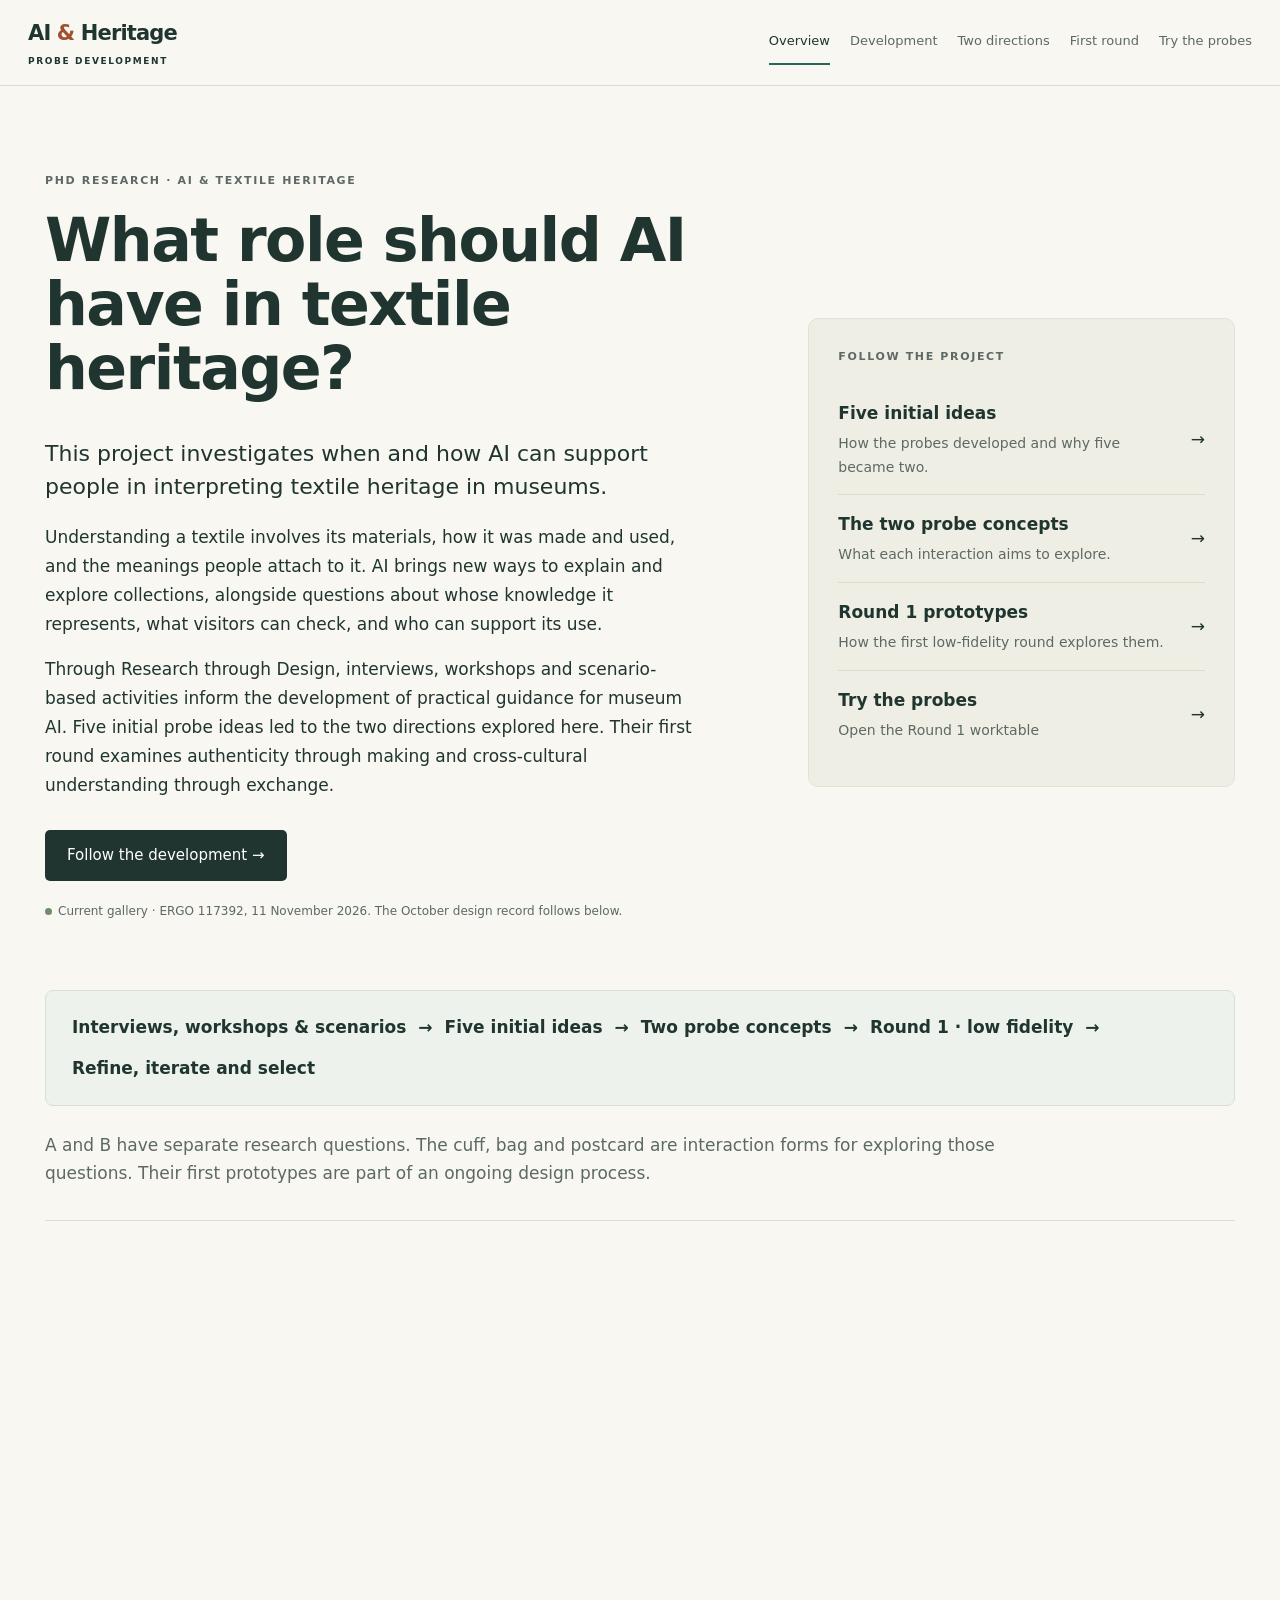
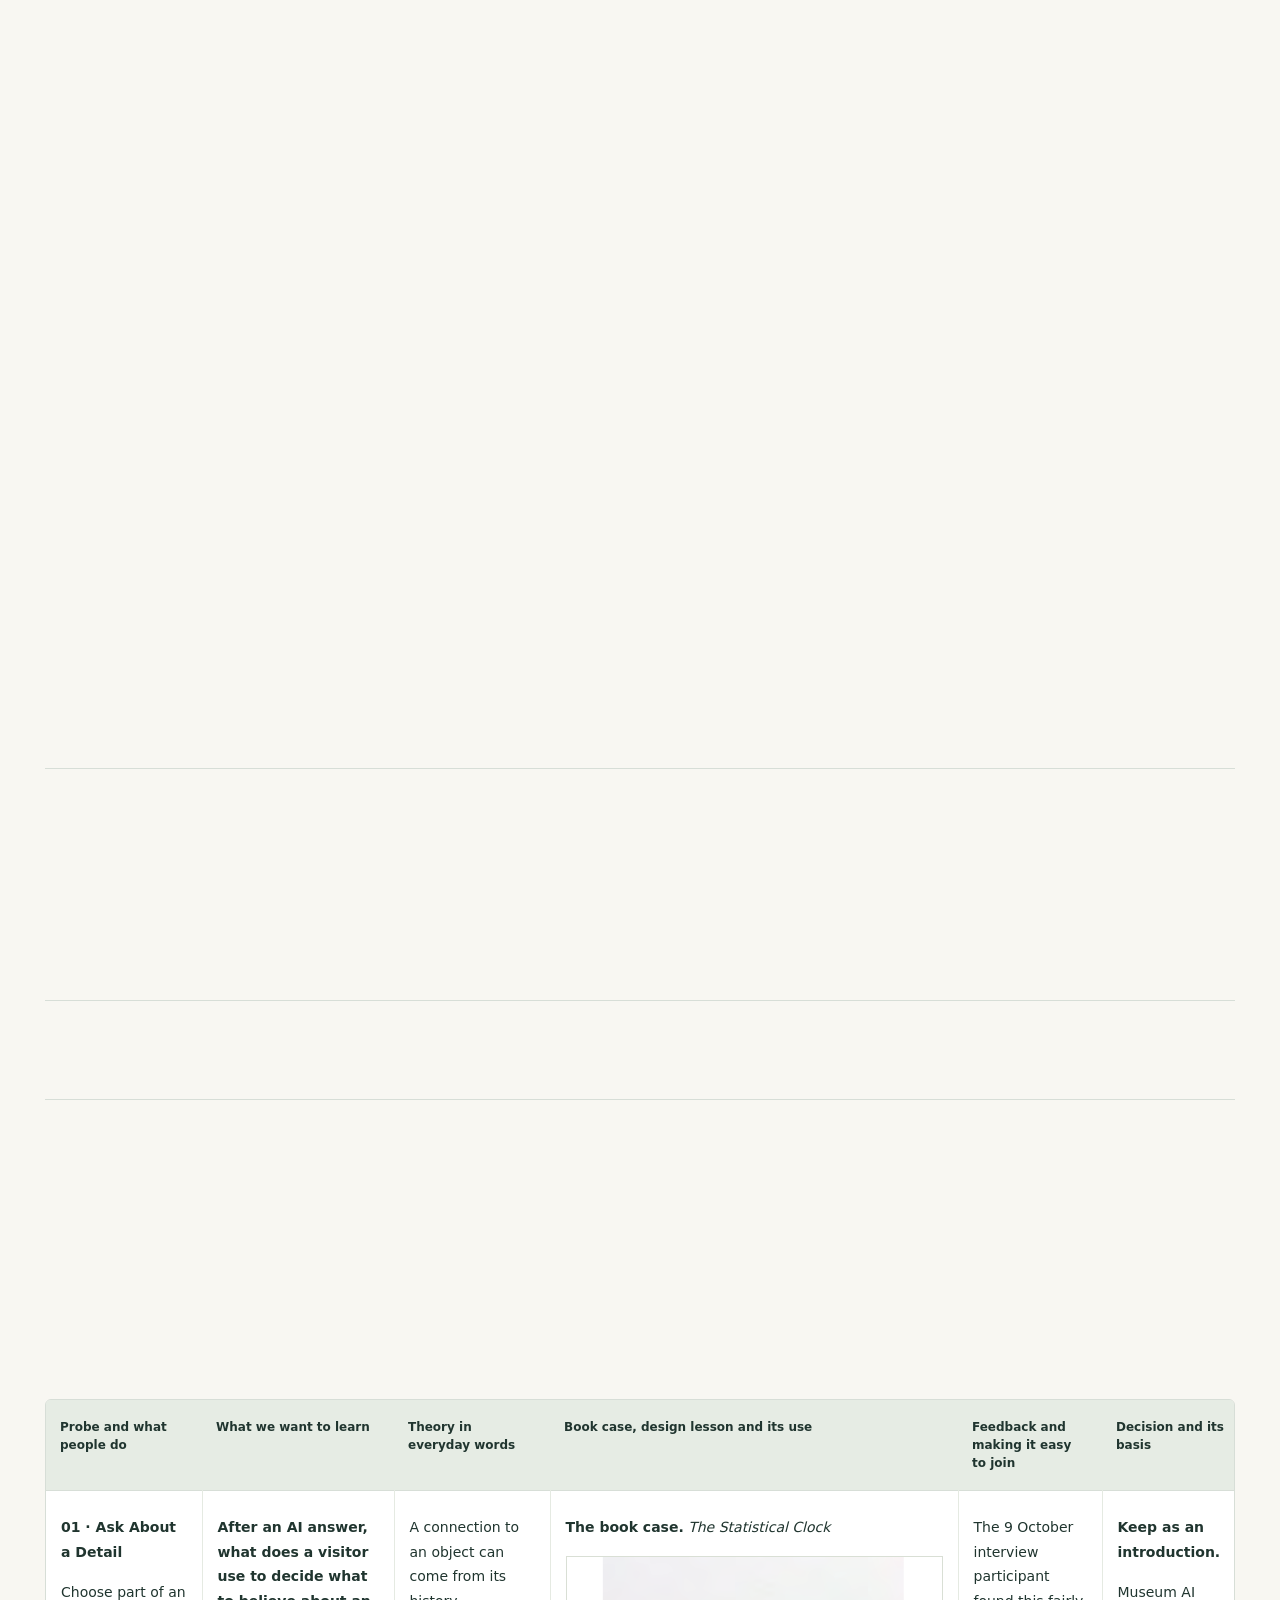
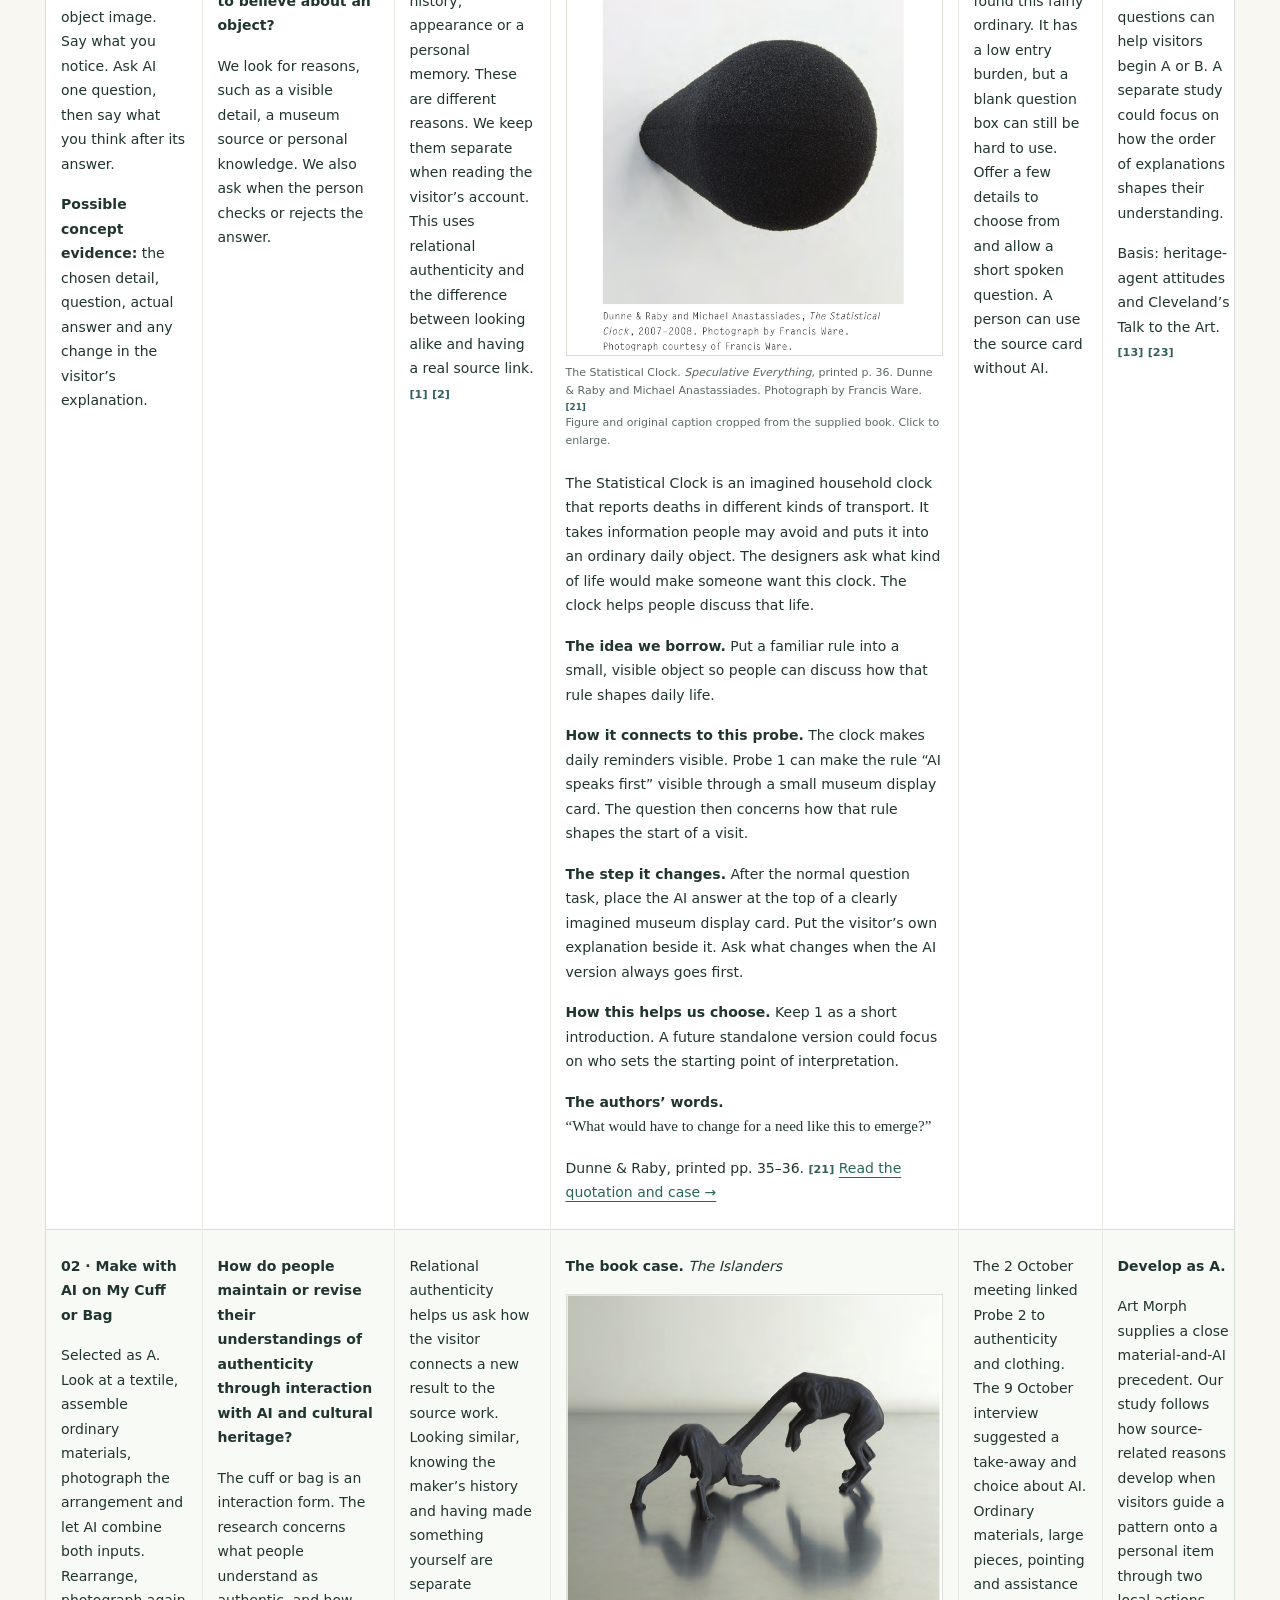
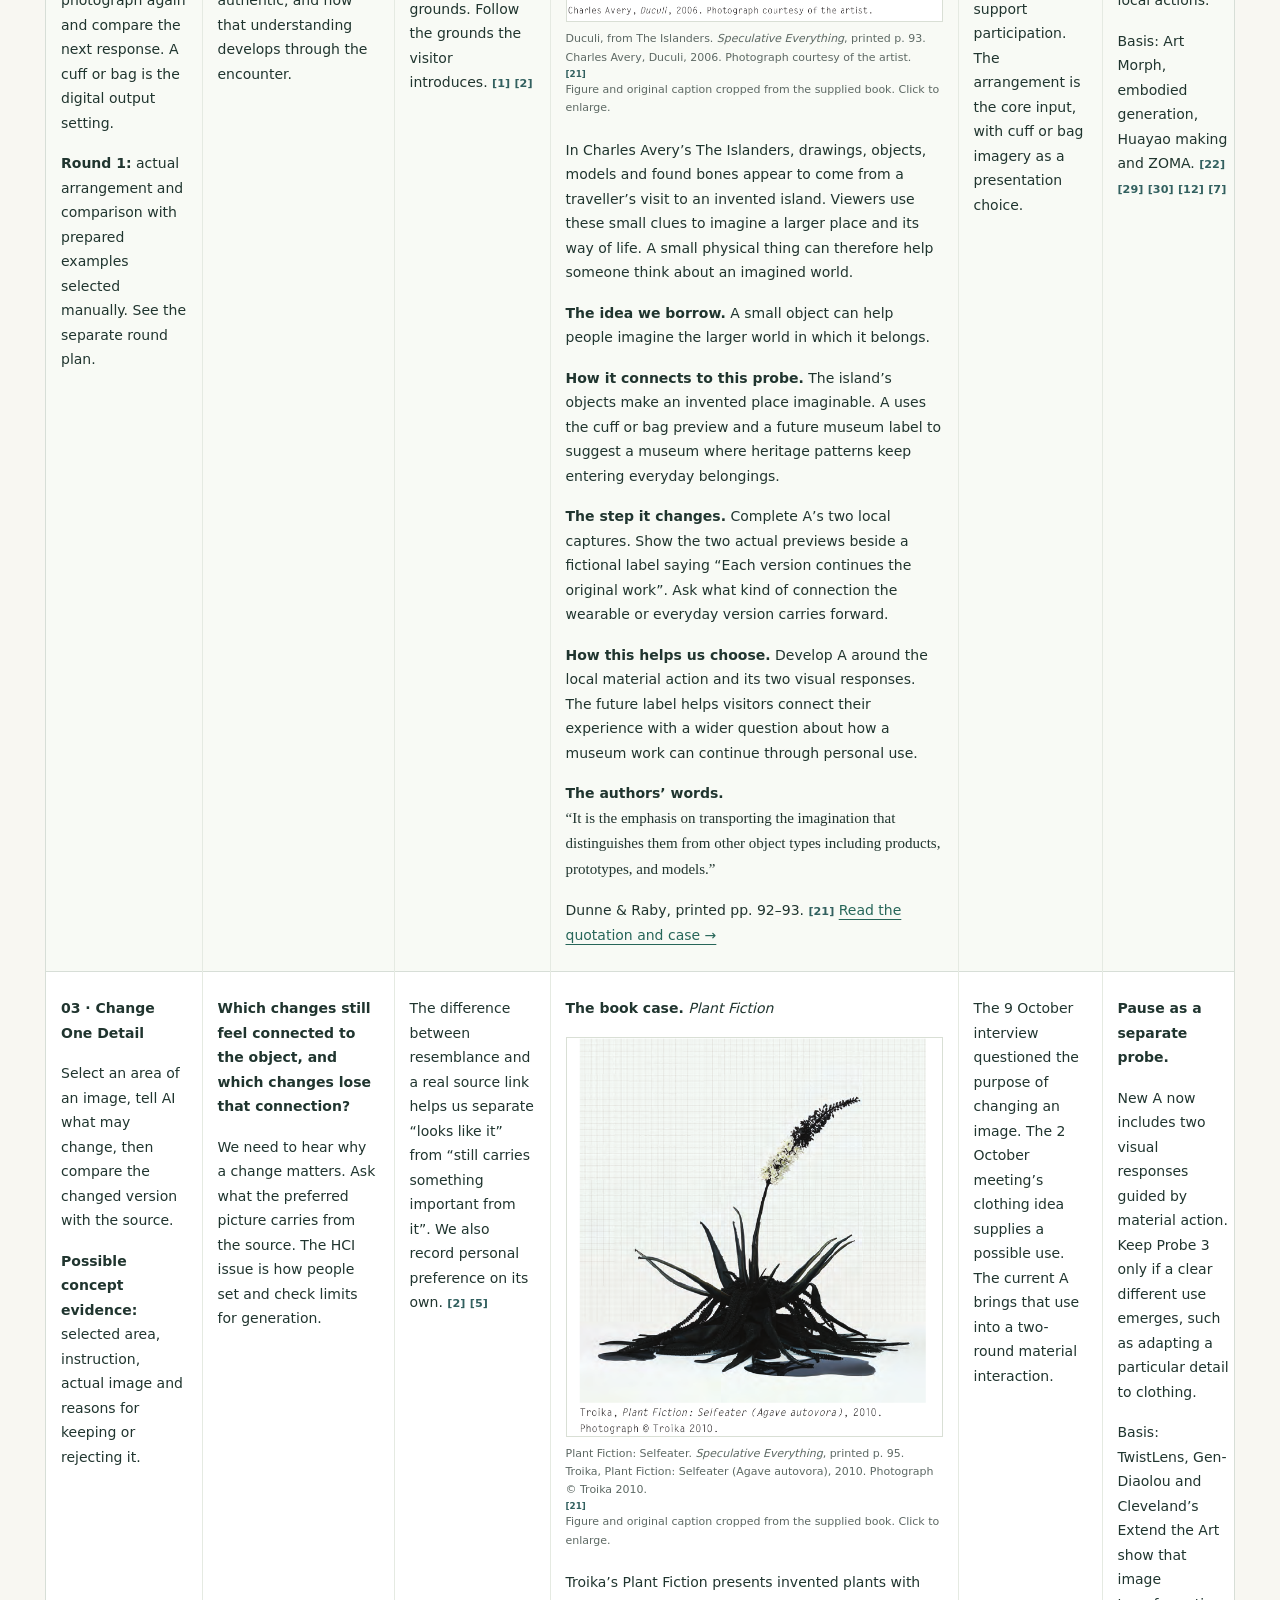
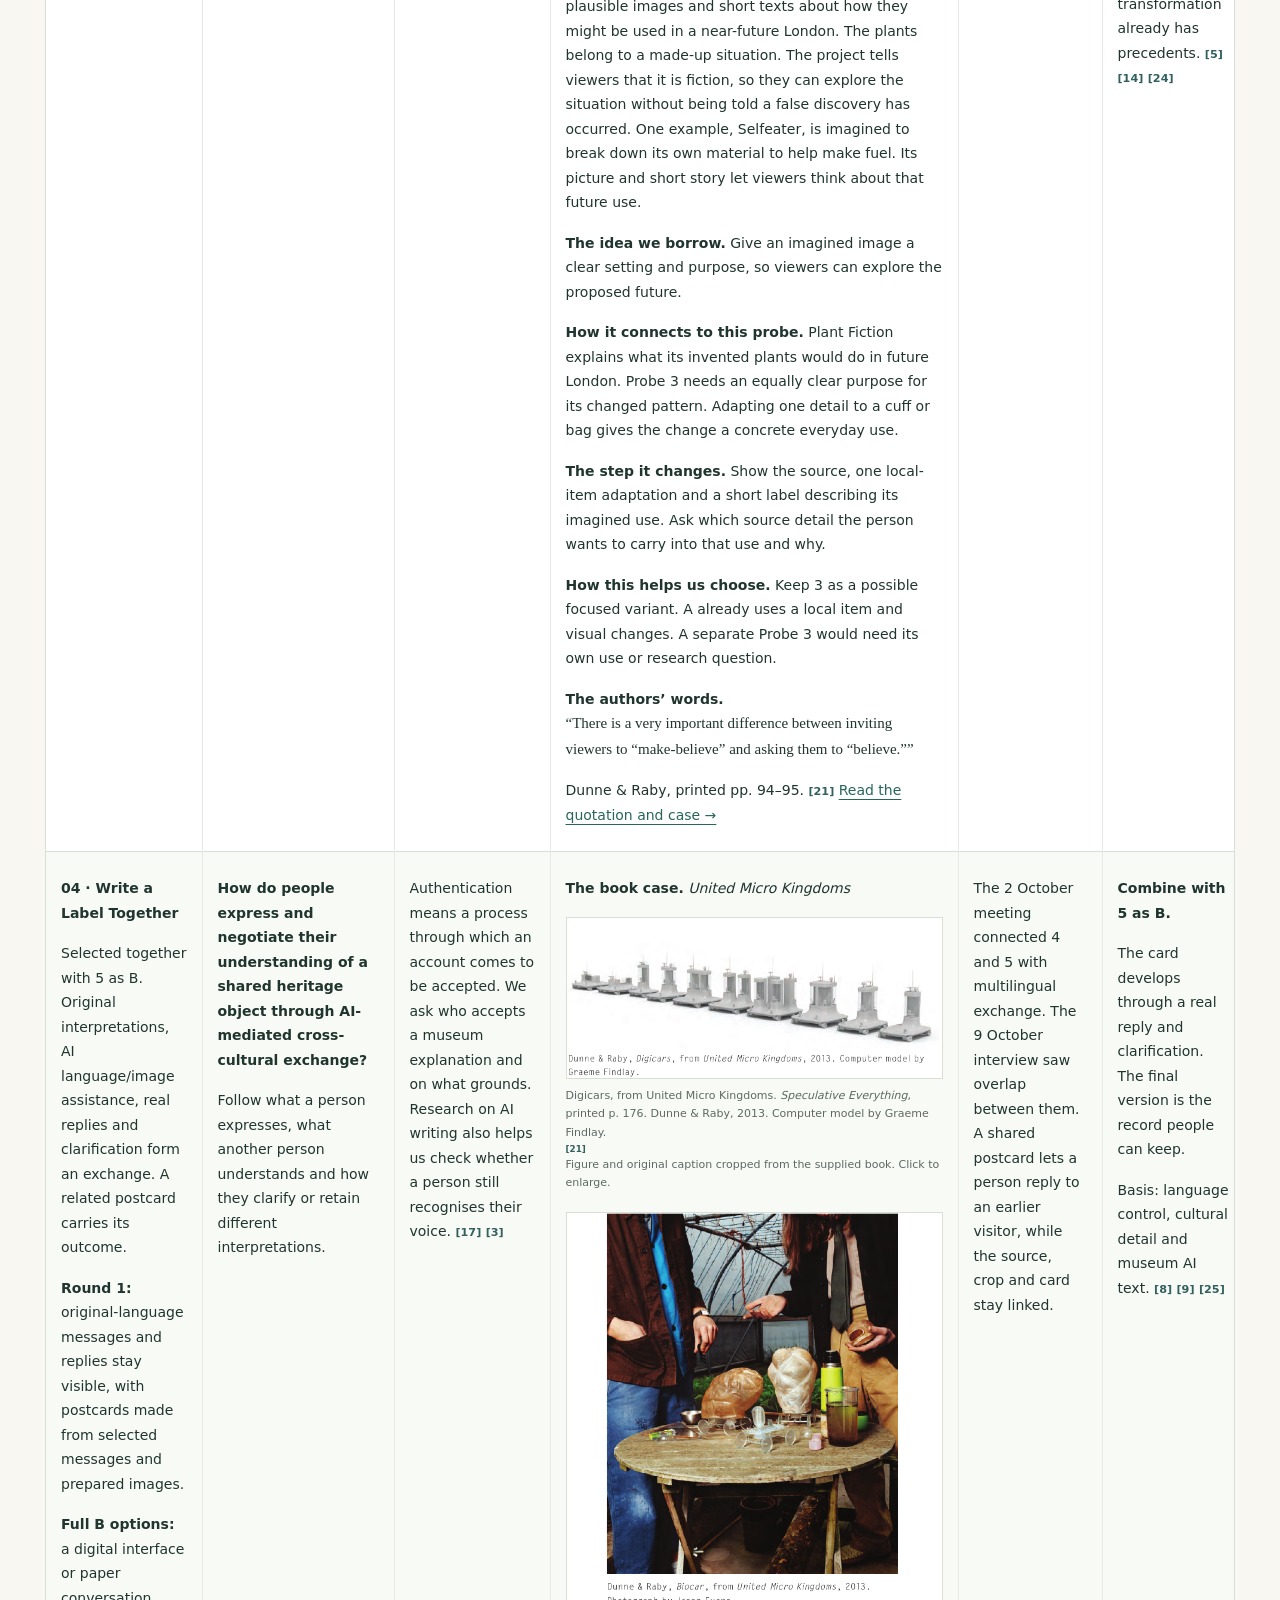
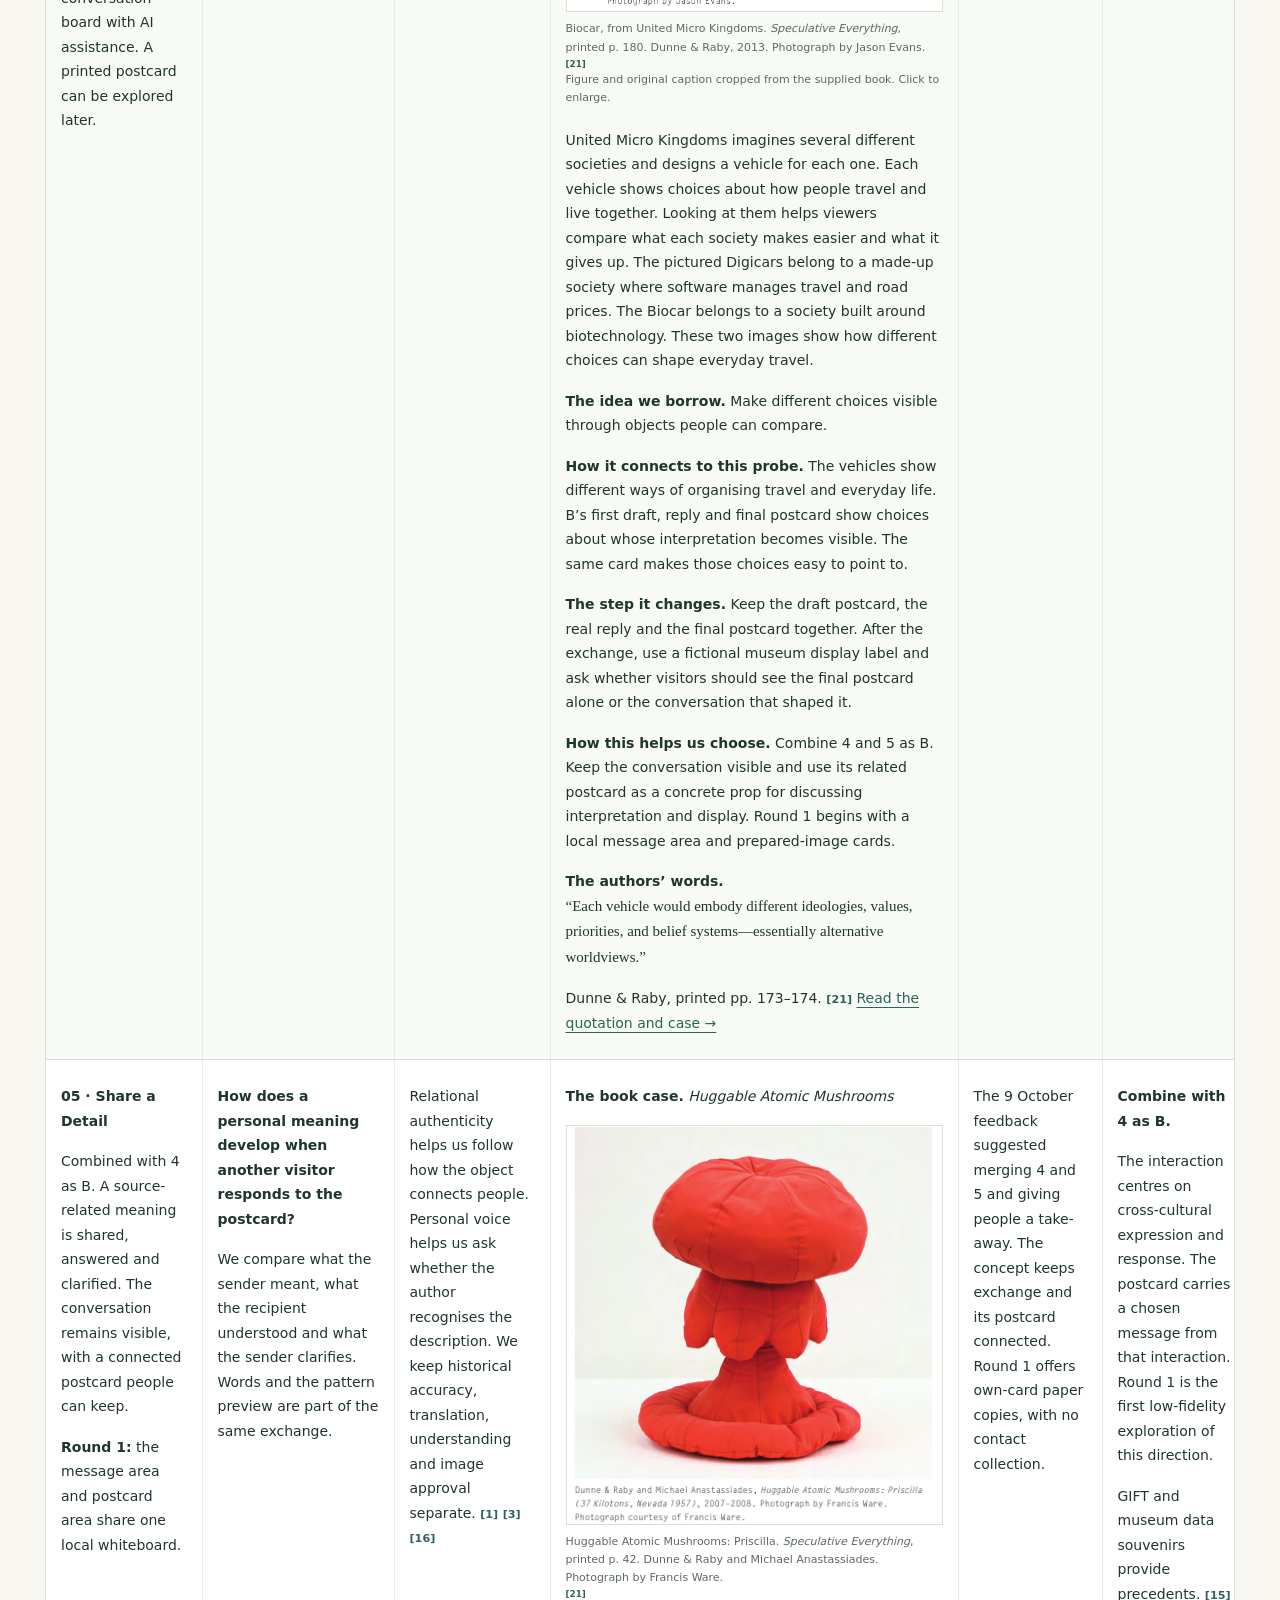
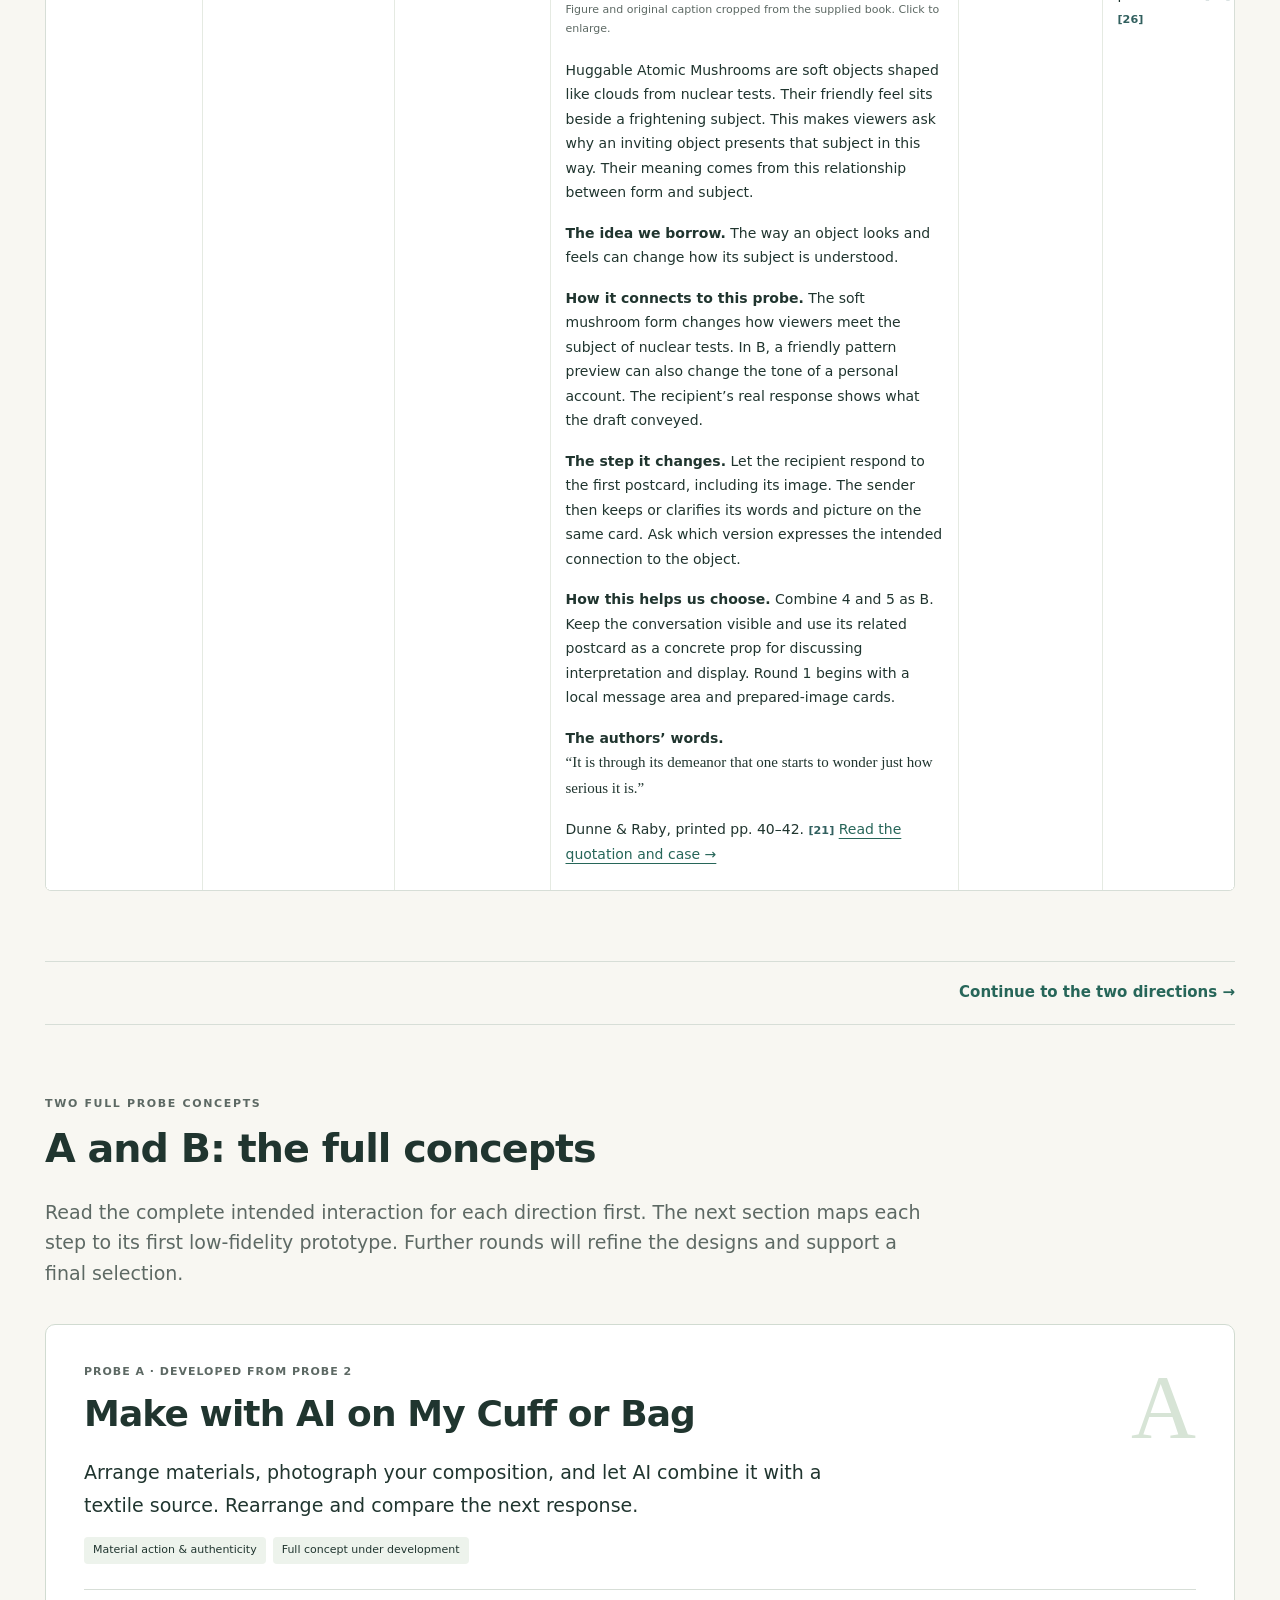
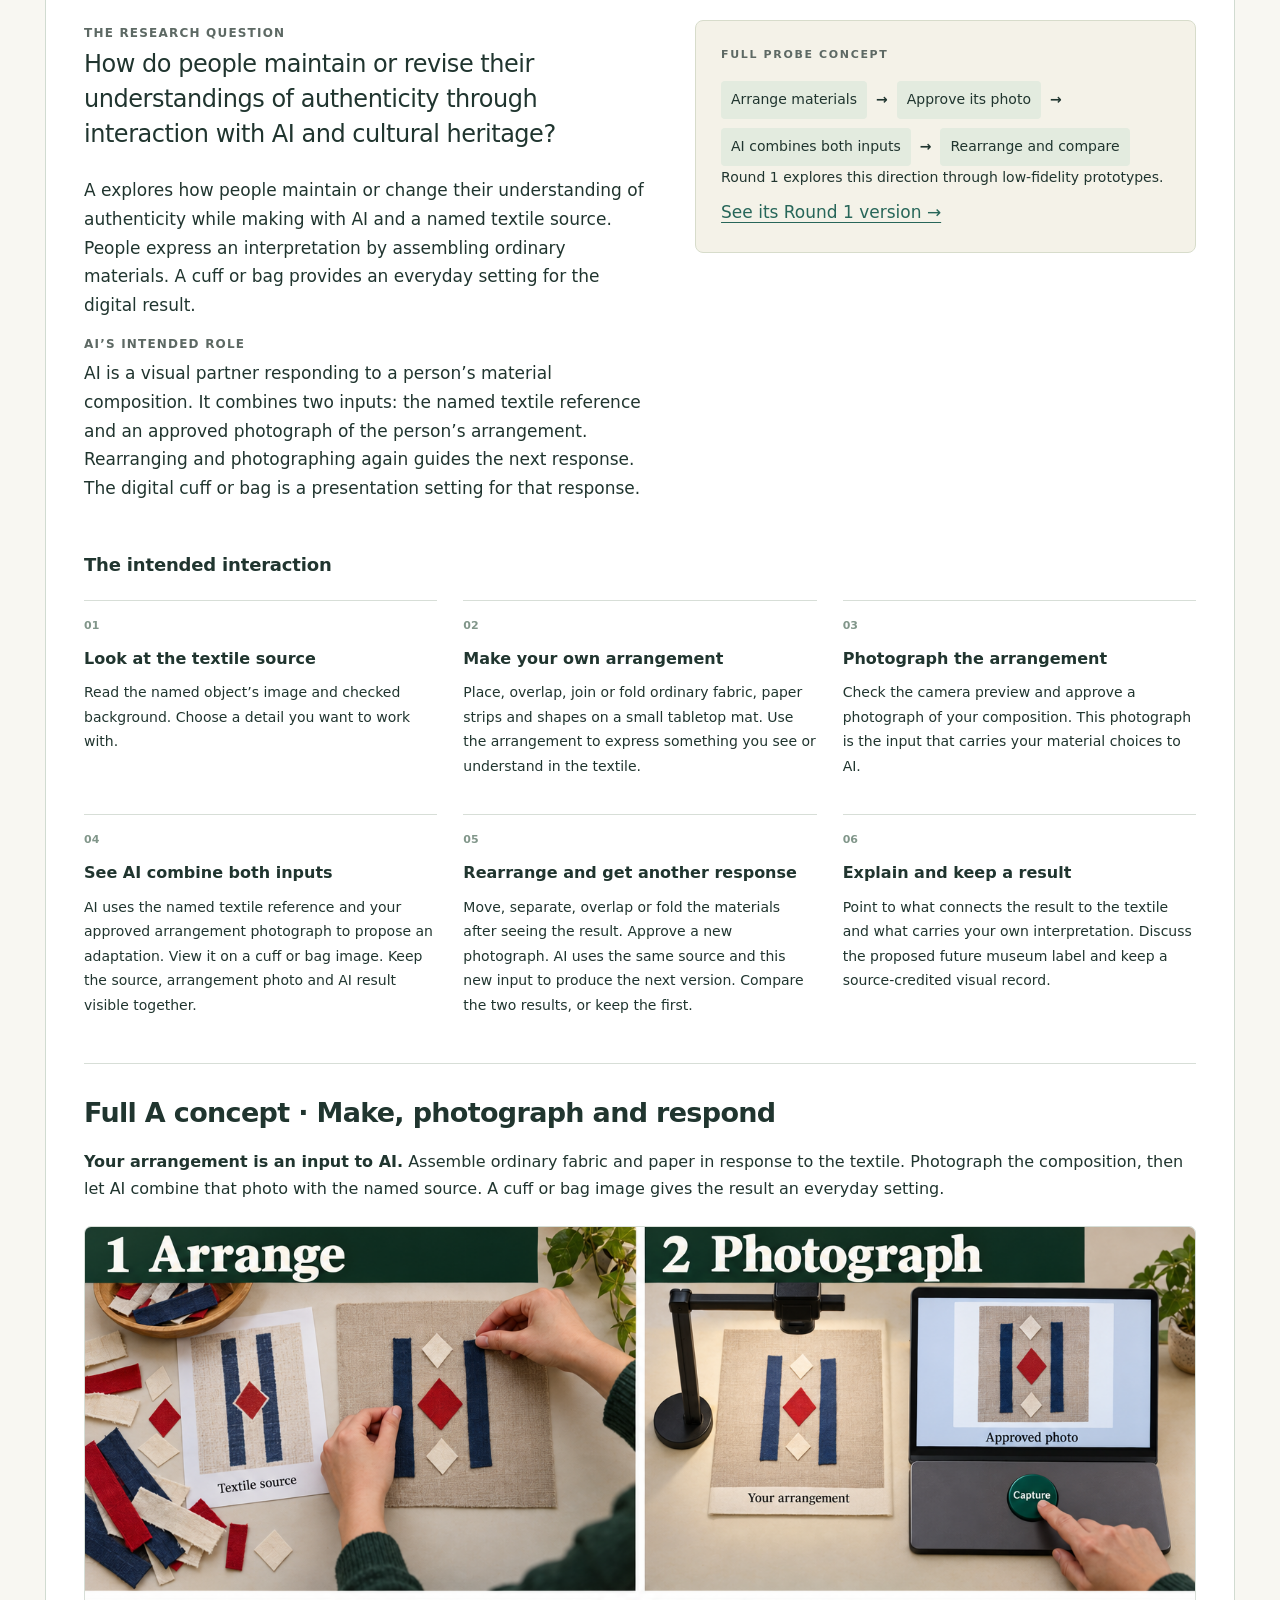
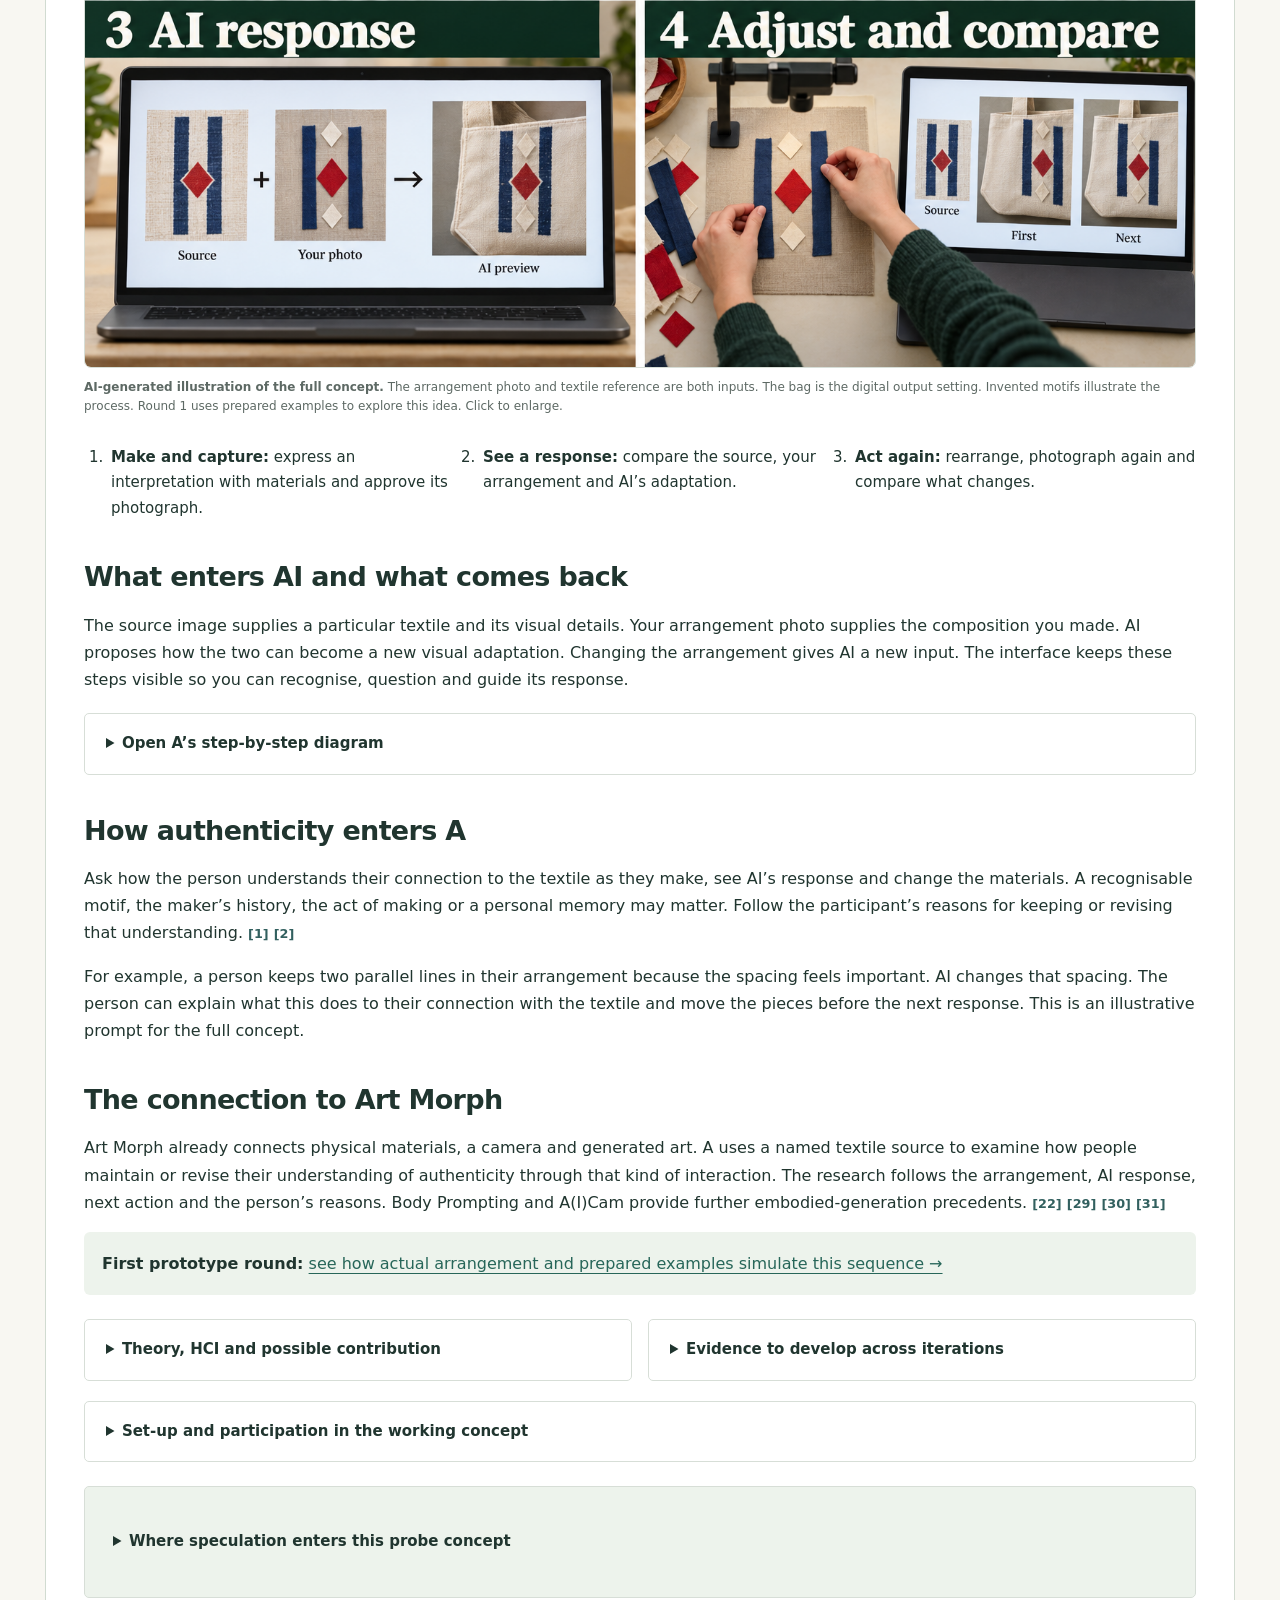
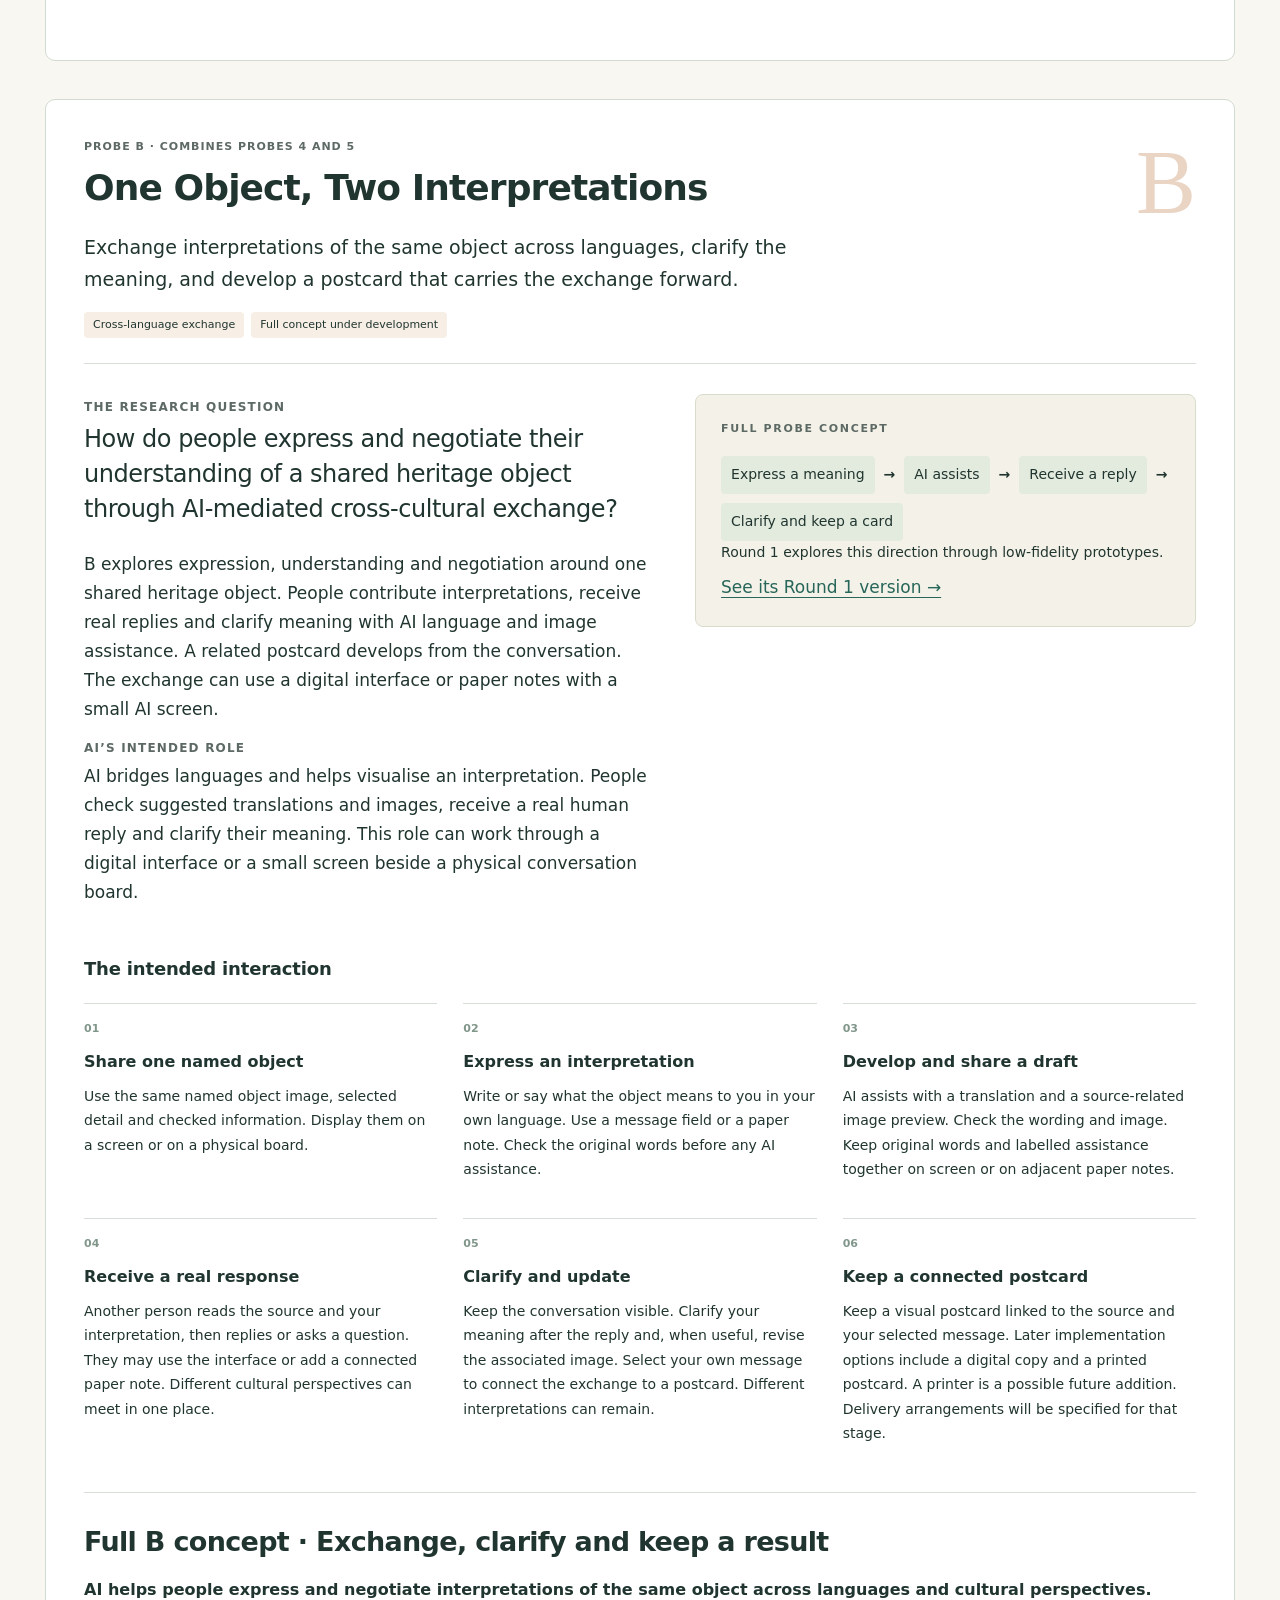
==== commit 89738b0c: "Clarify prepared designs, guide the first reply and label current session timing" ====
--- a/index.html
+++ b/index.html
@@ -22,10 +22,10 @@
     <div class="detail-grid"><details><summary>Theory, HCI and possible contribution</summary><h4>Relational authenticity</h4><p>Follow how the object, a person’s experience and the other visitor become connected through exchange. <a class="citation" href="#ref-1" aria-label="Reference 1">[1]</a> <a class="citation" href="#ref-16" aria-label="Reference 16">[16]</a></p><h4>Personal voice and recognition</h4><p>Separate the sender’s endorsement of wording, the recipient’s understanding, historical accuracy and the recognition of an interpretation. <a class="citation" href="#ref-3" aria-label="Reference 3">[3]</a> <a class="citation" href="#ref-17" aria-label="Reference 17">[17]</a></p><h4>Agency and cultural expression</h4><p>Being able to change a translation can help people express themselves. It can also make a conversation take more effort. AI writing suggestions may remove cultural details. These findings help us choose what to observe. <a class="citation" href="#ref-8" aria-label="Reference 8">[8]</a> <a class="citation" href="#ref-9" aria-label="Reference 9">[9]</a> <a class="citation" href="#ref-10" aria-label="Reference 10">[10]</a></p><h4>What the research could contribute</h4><p>The candidate contribution is an account of how a source-related personal meaning develops through a multilingual conversation around one AI-assisted visual postcard. Its draft and revision show how people recognise, question and clarify each other’s interpretations. The final card keeps the outcome of that same process. <a class="citation" href="#ref-1" aria-label="Reference 1">[1]</a> <a class="citation" href="#ref-3" aria-label="Reference 3">[3]</a> <a class="citation" href="#ref-8" aria-label="Reference 8">[8]</a> <a class="citation" href="#ref-9" aria-label="Reference 9">[9]</a> <a class="citation" href="#ref-10" aria-label="Reference 10">[10]</a> <a class="citation" href="#ref-16" aria-label="Reference 16">[16]</a> <a class="citation" href="#ref-17" aria-label="Reference 17">[17]</a> <a class="citation" href="#ref-25" aria-label="Reference 25">[25]</a> <a class="citation" href="#ref-26" aria-label="Reference 26">[26]</a></p></details><details><summary>Evidence to develop across iterations</summary><p>A later working-prototype study could link original messages, translations, real replies, clarifications and related postcard versions. Approved local photographs and delivery choices would need their own specified handling. Round 1 collects the anonymous text and existing-image references listed in its protocol.</p><p>The working concept asks how meanings travel through expression, AI assistance, another person’s reply and clarification. Round 1 uses original messages, reply relationships, related postcards and questionnaire reflections to refine that activity.</p><p>Use Round 1 to improve the conversation and postcard relationship. Later iterations can test live language and image assistance and specify the study procedure.</p><a href="#round1-data">Read the separate Round 1 data plan →</a></details></div>
     <details><summary>Set-up and participation in the working concept</summary><p>Two implementation options share the same interaction: a digital conversation interface, or a physical board with paper messages and a small AI-assistance screen. In the hybrid option, the participant or facilitator enters the chosen words for AI, the participant checks the result, and the original note stays visible. A cuff/bag image can be an optional visual setting. A printer may be added in a later version.</p><p>Offer paper or digital expression, different languages, help with input and participation without a personal device. People can respond to an earlier contribution or a person present. A later digital version can retain a paper entry route.</p><p>Use direct language skills or study-team translation and a plain postcard showing the source, local-item reference and checked words. The real reply and clarification still develop that same card. Choose translation, image generation and delivery separately.</p></details>
     <details class="speculative-use"><summary>Where speculation enters this probe concept</summary><p>Imagine a future museum that shows the final AI-assisted postcards as visitors’ interpretations of an object. Which parts of your developing card should the next visitor see: the final version, the earlier draft and reply, or both?</p><p>Use the actual draft, real reply and final card beside a fictional future-display label. Participants decide how a museum should show a meaning that developed through conversation, and whose words or images should remain visible. The real source and each contributor remain identified.</p><p>Book support: <a href="#excerpt-8">Passage 8</a>, <a href="#excerpt-5">Passage 5</a>, <a href="#excerpt-6">Passage 6</a>, <a href="#excerpt-12">Passage 12</a>, <a href="#excerpt-13">Passage 13</a>. <a class="citation" href="#ref-21" aria-label="Reference 21">[21]</a></p><p>The book-based future scenario explains the concept. Round 1 follows the submitted activities and questionnaire below.</p></details></article></section><div class="reading-next"><a href="#evaluation">Continue to the first round →</a></div><section id="evaluation"><div class="section-heading"><span class="eyebrow">OCTOBER DESIGN RECORD · EARLIER ROUND 1 PLAN</span><h2>How the first round was originally proposed</h2><p class="section-intro">A and B are the working probe directions above. Round 1 uses simple materials and prepared examples to gather feedback, refine both directions and support later selection. A retains making, comparing and explaining. B retains expression, real replies and a connected postcard. Prepared AI content and manual facilitation make these activities possible in the first round. This section records the 22 October plan. The <a href="gallery/">current prototype gallery</a> follows the 11 November revision, with three object choices, about five minutes per activity and a joint check of private field notes.</p></div>
-<div class="study-facts"><article><b>10–15 adults</b><p>ECS staff or students aged 18 or over. Recruitment begins after ethics approval.</p></article><article><b>10–15 minutes</b><p>Try A then B, about three minutes each, followed by four optional questions.</p></article><article><b>Prepared AI content</b><p>The researcher checks examples before sessions and manually simulates responses and card assembly.</p></article><article><b>One local whiteboard</b><p>Full anonymous messages and replies remain in a conversation area, with related A/B postcards in a card area.</p></article></div>
+<div class="study-facts"><article><b>10–15 adults</b><p>ECS staff or students aged 18 or over. Recruitment begins after ethics approval.</p></article><article><b>20–25 minutes in the current protocol</b><p>The 11 November ethics protocol allows about five minutes each for A and B, plus consent, optional feedback and a joint final check. The earlier 22 October plan allowed 10–15 minutes in total.</p></article><article><b>Prepared AI content</b><p>The researcher checks examples before sessions and manually simulates responses and card assembly.</p></article><article><b>One local whiteboard</b><p>Full anonymous messages and replies remain in a conversation area, with related A/B postcards in a card area.</p></article></div>
 <div class="study-record-summary"><p><b>What people evaluate in Round 1:</b> the low-fidelity materials and local whiteboard. This website brings the probe concepts, project history and study plan together.</p><p><b>Evidence for this round:</b> anonymous questionnaire responses, A’s optional caption and source/image choices, and B’s original messages, replies and postcard links. <a href="#round1-data">Read the collection limits and analysis plan →</a></p></div><div class="two-col round-bridge"><article><span class="eyebrow">A · CONCEPT TO ROUND 1</span><h3 id="round1-a">Explore authenticity through material arrangement</h3><p><b>Concept:</b> a person assembles materials, approves a photograph, sees AI combine it with the textile source, then rearranges and compares another response.</p><p><b>Round 1:</b> work from the provided textile image and information. Arrange paper, shapes, fabric or simple objects to express an understanding of it. The researcher selects the closest prepared AI cuff/bag example. Adjust the arrangement, compare prepared examples and choose a postcard.</p><p><b>Optional card sentence:</b> “What did you keep or change from the textile source, and why?” Any language is welcome. The researcher can enter the exact words. Question 2 privately reflects on the whole activity.</p><p><b>What this helps us refine:</b> the source-to-arrangement-to-adaptation relationship, what people understand as authentic, and which examples or prompts need improvement.</p><p><b>For later iterations:</b> photograph the participant’s actual arrangement and examine how live AI responds to a change in that input.</p></article><article><span class="eyebrow">B · CONCEPT TO ROUND 1</span><h3 id="round1-b">Explore cultural understanding through messages and related postcards</h3><p><b>Concept:</b> AI supports expression and negotiation across cultural perspectives, with a postcard connected to the exchange.</p><p><b>Round 1:</b> read all earlier submitted anonymous messages and replies in their original languages. Add a comment or reply. Select one of your messages and a prepared AI image. The researcher combines the message, source and image into a related postcard.</p><p><b>Conversation and card:</b> both stay on the same local whiteboard in separate areas. The full message history remains readable alongside the postcards. Label AI multilingual starters and exclude them from participant data.</p><p><b>What this helps us refine:</b> how earlier messages, replies and images support expression, understanding and clarification, and how the postcard relates to the conversation.</p><p><b>For later iterations:</b> develop live language and image assistance and explore digital or hybrid paper-board formats. A printer can be considered at that later stage.</p></article></div>
-<div class="concept-round-map" id="concept-round-map"><h3>How each first prototype maps to the full concept</h3><div class="two-col"><article><h4>A · The same making activity</h4><ol><li><b>Source and arrangement:</b> the person reads the textile reference and actually assembles materials in both versions.</li><li><b>Photograph and AI response:</b> the full concept sends an approved arrangement photo with the source to AI. Round 1 uses the closest pre-prepared example selected by the researcher. Participants’ arrangements are not photographed.</li><li><b>Adjust and compare:</b> the full concept produces a new response to a new photo. Round 1 lets the person adjust and compare prepared alternatives.</li><li><b>Explain and keep:</b> Round 1 uses the optional card sentence, private questionnaire and selected postcard. These help refine the full interaction.</li></ol></article><article><h4>B · The same conversation and related card</h4><ol><li><b>Expression and real replies:</b> people contribute to a visible conversation in both versions. Round 1 retains the full original-language history on the local whiteboard.</li><li><b>Language and image help:</b> the full concept responds to participant input with AI assistance. Round 1 uses checked images and labelled multilingual starters prepared in advance. Participant messages stay outside AI services.</li><li><b>Postcard:</b> the full concept can revise an image after clarification. In Round 1, a selected original message and prepared image are combined manually.</li><li><b>Keep the result:</b> Round 1 allows optional own-card paper copies. Digital delivery, a physical conversation board and an integrated printer are options for later development.</li></ol></article></div><p><b>What this round helps us decide:</b> whether the activities are understandable and worthwhile, what participants draw on when discussing authenticity or cultural understanding, and which direction to develop next. Later iterations examine live AI responsiveness and language assistance.</p></div><div class="round1-mockups"><h3 id="round1-a-visual">Round 1 A · What the table could look like</h3><figure class="design-figure ai-mockup "><a href="assets/design/round1-a-mockup.png" target="_blank" rel="noopener"><img src="assets/design/round1-a-mockup.png" width="1672" height="941" loading="lazy" alt="A Round 1 desk contains an invented textile print, simple fabric arrangement, a laptop of prepared AI cuff and bag examples, an optional-caption postcard and a blank private feedback form"></a><figcaption><b>AI-generated illustrative mockup.</b> Round 1 A: the researcher switches prepared examples after the participant arranges materials. The sample paper shows blank response lines. The four protocol questions are listed below. The textile patterns and messages are invented. Click to enlarge.</figcaption></figure><ol class="mockup-steps"><li>Arrange materials in response to the provided textile image.</li><li>Compare prepared effects and choose a postcard.</li><li>Add an optional caption and complete the private feedback questions.</li></ol><h3 id="round1-b-visual">Round 1 B · What the local whiteboard could look like</h3><figure class="design-figure ai-mockup "><a href="assets/design/round1-b-mockup.png" target="_blank" rel="noopener"><img src="assets/design/round1-b-mockup.png" width="1672" height="941" loading="lazy" alt="A Round 1 local whiteboard keeps full original-language messages and replies next to postcards derived from selected messages and prepared AI images"></a><figcaption><b>AI-generated illustrative mockup.</b> Round 1 B: the researcher combines a selected original message and prepared image. The full thread remains in its own area. The paper card illustrates a possible own-card copy. Instant printing is a later implementation option. Own-card copies exclude other people’s replies. The textile patterns and messages are invented. Click to enlarge.</figcaption></figure><ol class="mockup-steps"><li>Read earlier original-language messages and add a comment or reply.</li><li>Choose one message and a prepared image for a related postcard.</li><li>Keep both areas visible and give private questionnaire feedback.</li></ol></div><details class="diagram-detail"><summary>Open the Round 1 process overview</summary><figure class="design-figure"><a href="assets/design/round1-overview.svg" target="_blank" rel="noopener"><img src="assets/design/round1-overview.svg" width="1440" height="820" alt="Round 1: A material arrangement and optional caption, B full conversation and a related postcard, anonymous feedback and optional own-card paper copies"></a><figcaption>Round 1 only. Prepared content and manual simulation explore the two probe concepts. Participants’ original words remain outside AI services.</figcaption></figure></details>
-<h3>The session</h3><ol class="session-steps"><li>Read the information sheet, ask questions and tick consent.</li><li>Try Round 1 A, then Round 1 B, about three minutes each.</li><li>Complete the four optional questionnaire questions.</li><li>Check drafts for identifying details and confirm submission. Anonymous messages, replies and cards remain for later participants.</li><li>Choose whether to keep printed copies of your own cards, excluding other people’s replies.</li></ol>
+<div class="concept-round-map" id="concept-round-map"><h3>How each first prototype maps to the full concept</h3><div class="two-col"><article><h4>A · The same making activity</h4><ol><li><b>Source and arrangement:</b> the person reads the textile reference and actually assembles materials in both versions.</li><li><b>Photograph and AI response:</b> the full concept sends an approved arrangement photo with the source to AI. Round 1 uses the closest pre-prepared example selected by the researcher. Participants’ arrangements are not photographed.</li><li><b>Adjust and compare:</b> the full concept produces a new response to a new photo. Round 1 lets the person adjust and compare prepared alternatives.</li><li><b>Explain and keep:</b> Round 1 uses the optional card sentence, private questionnaire and selected postcard. These help refine the full interaction.</li></ol></article><article><h4>B · The same conversation and related card</h4><ol><li><b>Expression and real replies:</b> people contribute to a visible conversation in both versions. Round 1 retains the full original-language history on the local whiteboard.</li><li><b>Language and image help:</b> the full concept responds to participant input with AI assistance. Round 1 uses checked images and labelled multilingual starters prepared in advance. Participant messages stay outside AI services.</li><li><b>Postcard:</b> the full concept can revise an image after clarification. In Round 1, a selected original message and prepared image are combined manually.</li><li><b>Keep the result:</b> Round 1 allows optional own-card paper copies. Digital delivery, a physical conversation board and an integrated printer are options for later development.</li></ol></article></div><p><b>What this round helps us decide:</b> whether the activities are understandable and worthwhile, what participants draw on when discussing authenticity or cultural understanding, and which direction to develop next. Later iterations examine live AI responsiveness and language assistance.</p></div><div class="round1-mockups"><h3 id="round1-a-visual">Round 1 A · What the table could look like</h3><figure class="design-figure ai-mockup "><a href="assets/design/round1-a-mockup.png" target="_blank" rel="noopener"><img src="assets/design/round1-a-mockup.png" width="1672" height="941" loading="lazy" alt="A Round 1 desk contains an invented textile print, simple fabric arrangement, a laptop of prepared AI cuff and bag examples, an optional-caption postcard and a blank private feedback form"></a><figcaption><b>AI-generated illustrative mockup.</b> Round 1 A: the researcher switches prepared examples after the participant arranges materials. The sample paper shows blank response lines. The four protocol questions are listed below. The textile patterns and messages are invented. Click to enlarge.</figcaption></figure><ol class="mockup-steps"><li>Arrange materials in response to the provided textile image.</li><li>Compare prepared effects and choose a postcard.</li><li>Add an optional caption and complete the private feedback questions.</li></ol><h3 id="round1-b-visual">Round 1 B · What the local whiteboard could look like</h3><figure class="design-figure ai-mockup "><a href="assets/design/round1-b-mockup.png" target="_blank" rel="noopener"><img src="assets/design/round1-b-mockup.png" width="1672" height="941" loading="lazy" alt="A Round 1 local whiteboard keeps full original-language messages and replies next to postcards derived from selected messages and prepared AI images"></a><figcaption><b>AI-generated illustrative mockup.</b> Round 1 B: the researcher combines a selected original message and prepared image. The full thread remains in its own area. The paper card illustrates a possible own-card copy. Instant printing is a later implementation option. Own-card copies exclude other people’s replies. The textile patterns and messages are invented. Click to enlarge.</figcaption></figure><ol class="mockup-steps"><li>Read earlier original-language messages and add a comment or reply.</li><li>Choose one message and a prepared image for a related postcard.</li><li>Keep both areas visible and give private questionnaire feedback.</li></ol></div><details class="diagram-detail"><summary>Open the October process overview (earlier timing)</summary><figure class="design-figure"><a href="assets/design/round1-overview.svg" target="_blank" rel="noopener"><img src="assets/design/round1-overview.svg" width="1440" height="820" alt="Round 1: A material arrangement and optional caption, B full conversation and a related postcard, anonymous feedback and optional own-card paper copies"></a><figcaption>Round 1 only. Prepared content and manual simulation explore the two probe concepts. Participants’ original words remain outside AI services.</figcaption></figure></details>
+<h3>The session</h3><ol class="session-steps"><li>Read the information sheet, ask questions and tick consent.</li><li>The October plan allowed about three minutes each for A and B. The November protocol allows about five minutes each.</li><li>Complete the four optional questionnaire questions.</li><li>Check drafts for identifying details and confirm submission. Anonymous messages, replies and cards remain for later participants.</li><li>Choose whether to keep printed copies of your own cards, excluding other people’s replies.</li></ol>
 <details id="round1-data"><summary>Round 1 data and what the feedback can help us decide</summary><p><b>Retain:</b> consent tick and questionnaire answers. A: optional caption and source/prepared-image choices. B: original messages, replies, clarifications, reply relationships and links to sources, images and derived postcards.</p><p>Retain text and references to existing images. Keep questionnaire answers private. Exclude labelled AI starters from participant evidence. Summarise preferences, reasons and themes about authenticity, cultural expression, understanding and improvements.</p><p>This round helps choose what to improve, develop and explore next. Later working-prototype research can specify its own action, generation, translation and recording procedures.</p><p><b>Collection limits for this round:</b> no names, signatures, contacts, demographics, photographs, screenshots, audio, video, observation notes or interaction logs. A’s physical arrangements are not retained.</p></details>
 <details id="questionnaire"><summary>The four Round 1 questionnaire questions</summary><ol class="questionnaire-list"><li>Which prototype should we develop further for a museum experience? Tick one.</li><li>A: How did working from the textile object and comparing AI examples shape or change your understanding of authenticity? Why?</li><li>B: How did earlier messages, replies and the AI image affect what you expressed or understood across cultural perspectives?</li><li>Why your choice in Q1, and what would you improve in the activities, wall or take-away cards?</li></ol><p>Question 1 options: A, B, Both equally, Neither, Not sure.</p></details>
 <details><summary>Round 1 participation and storage</summary><p>Participants can skip activities or questions, stop, or discard drafts before submission. Submitted anonymous cards and forms cannot subsequently be located for removal. Check drafts before submission.</p><p>The whiteboard runs on study equipment without accounts or public access. Lock paper forms and use University-approved secure UK digital storage. Retain data for at least 10 years after collection or publication, whichever is later, then review disposal.</p></details>
